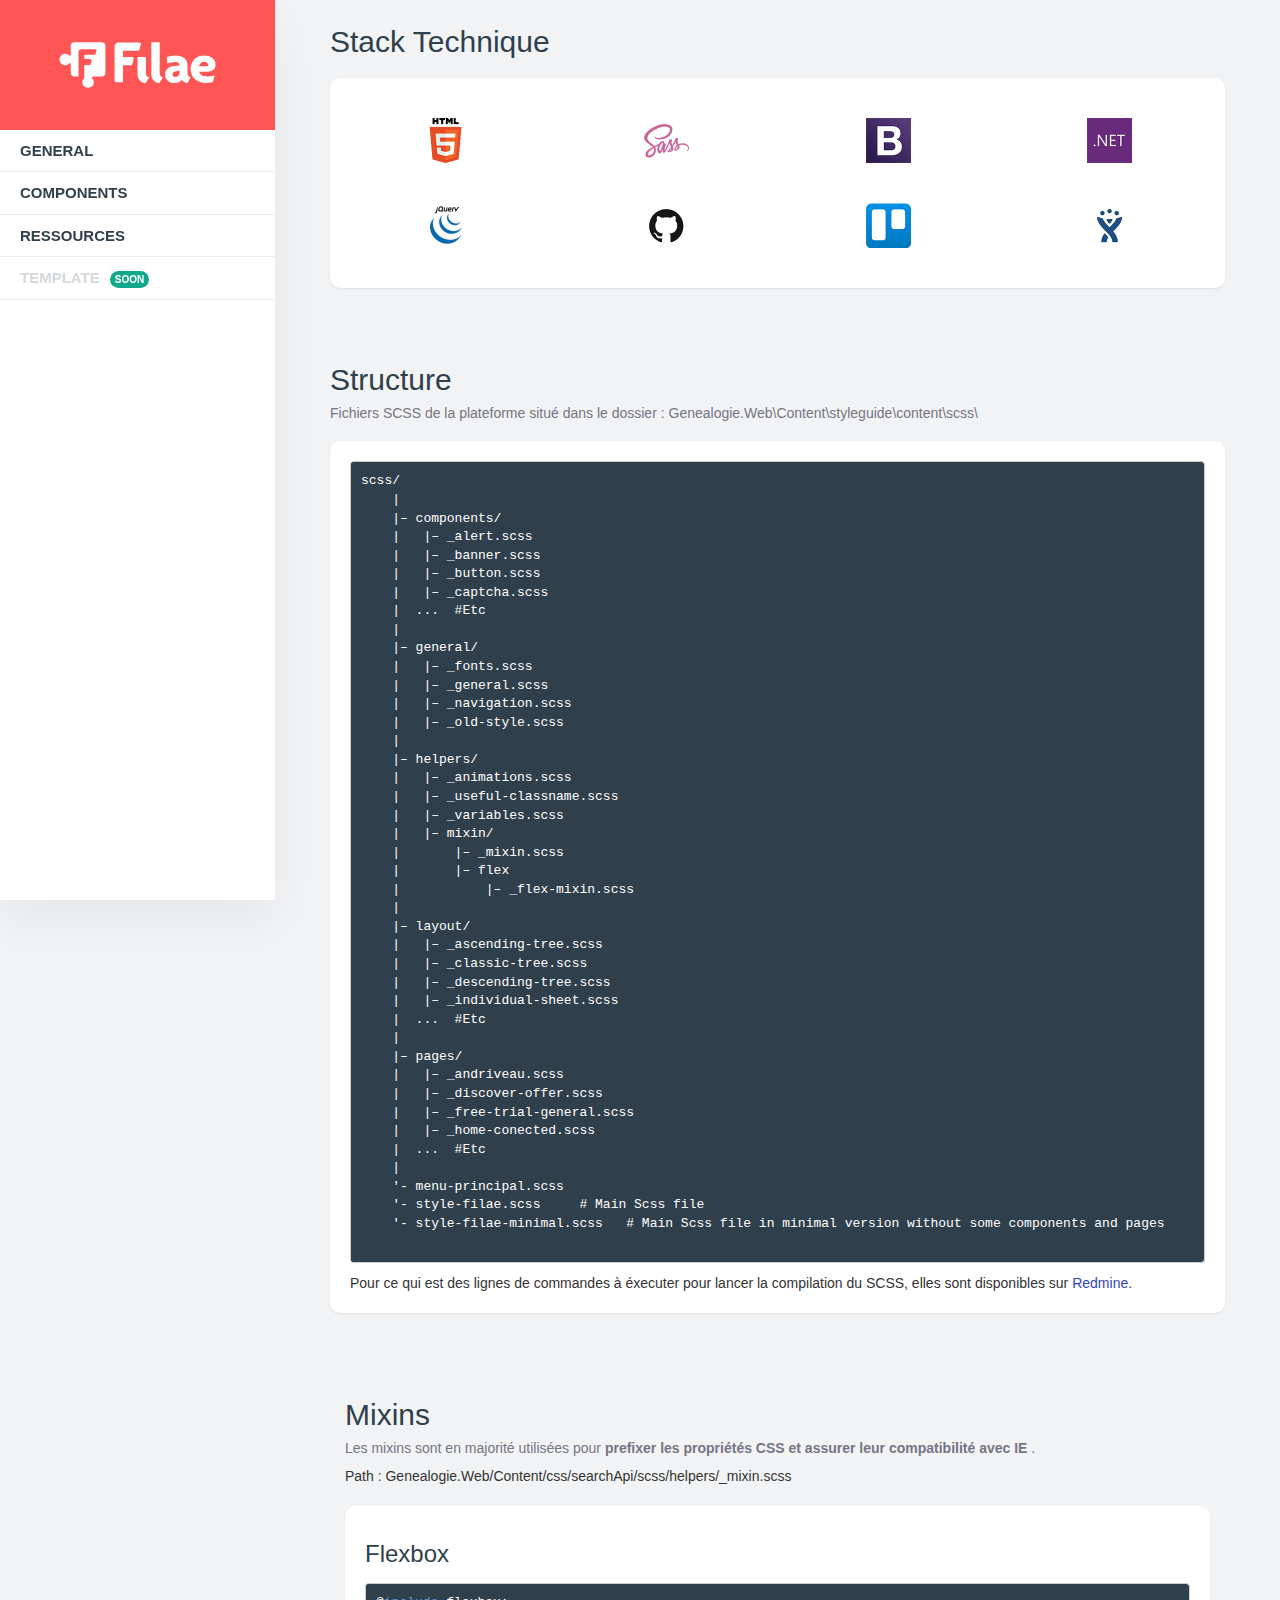
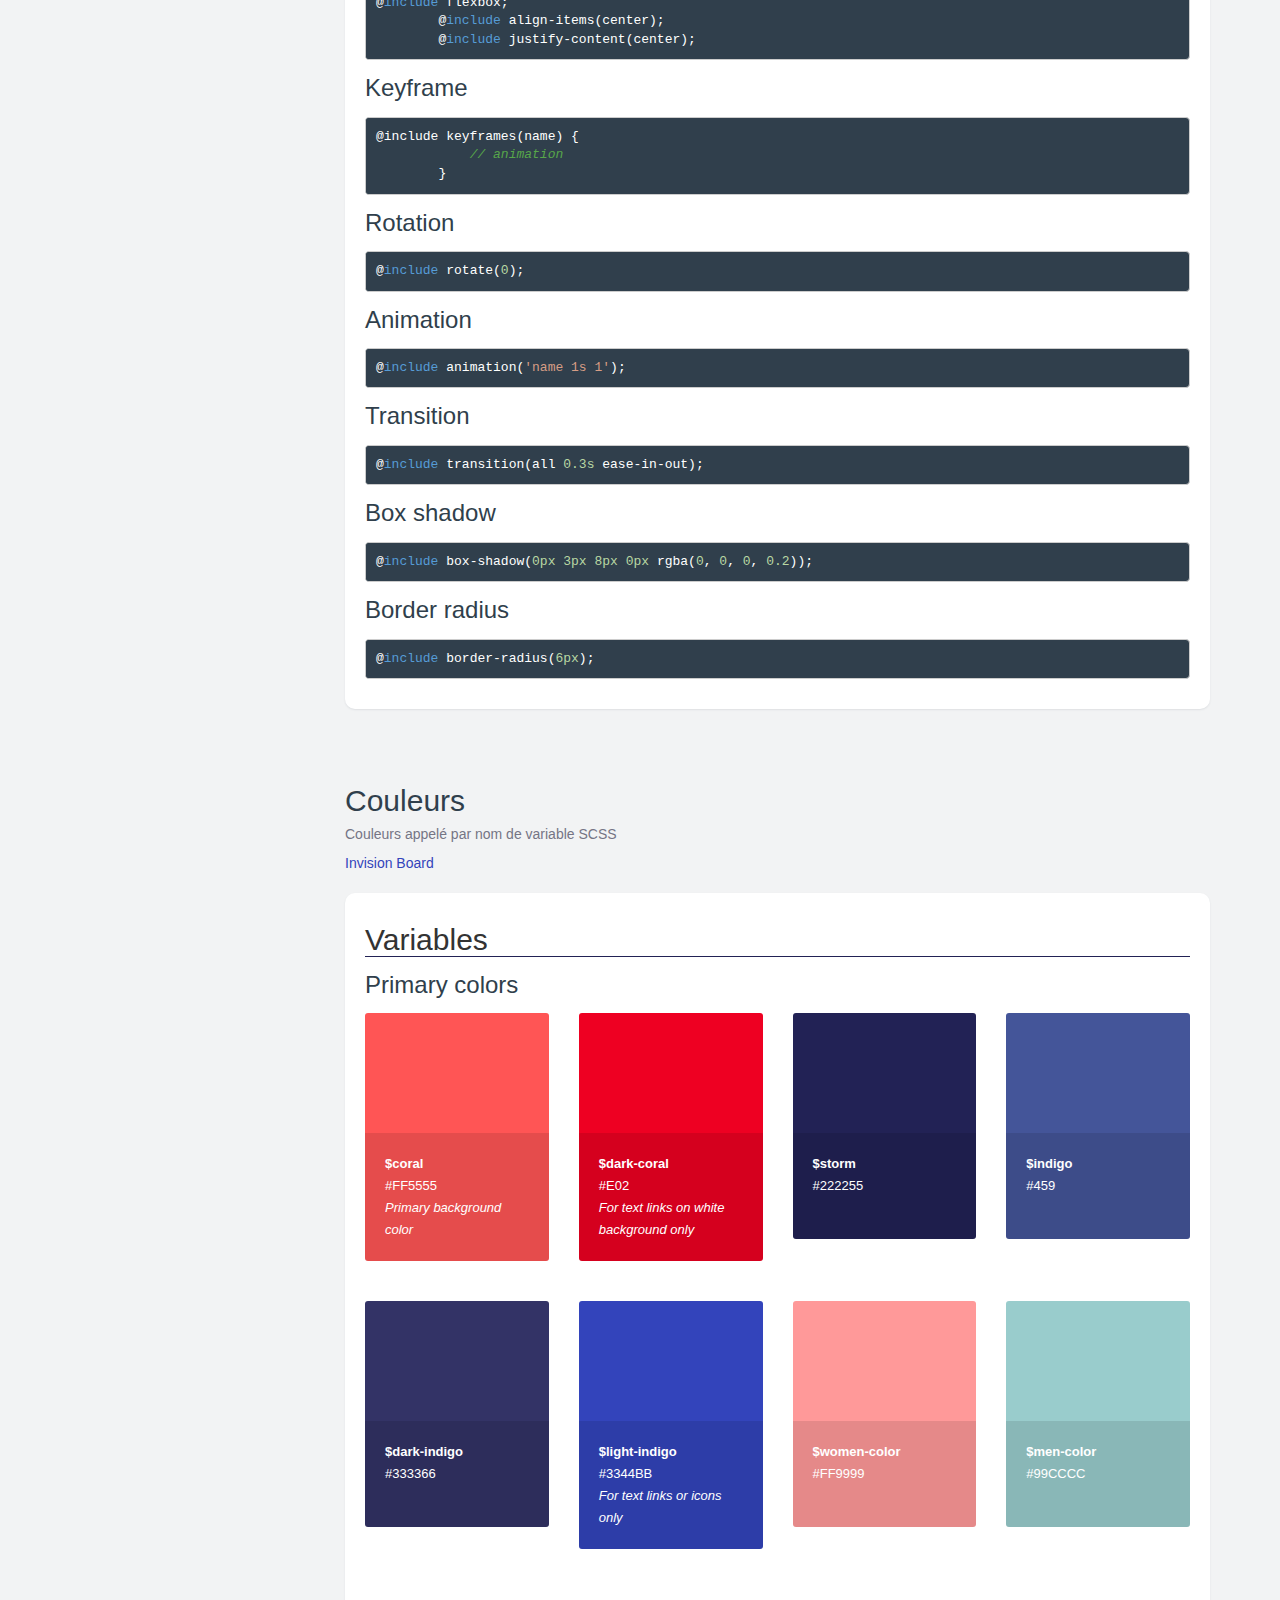
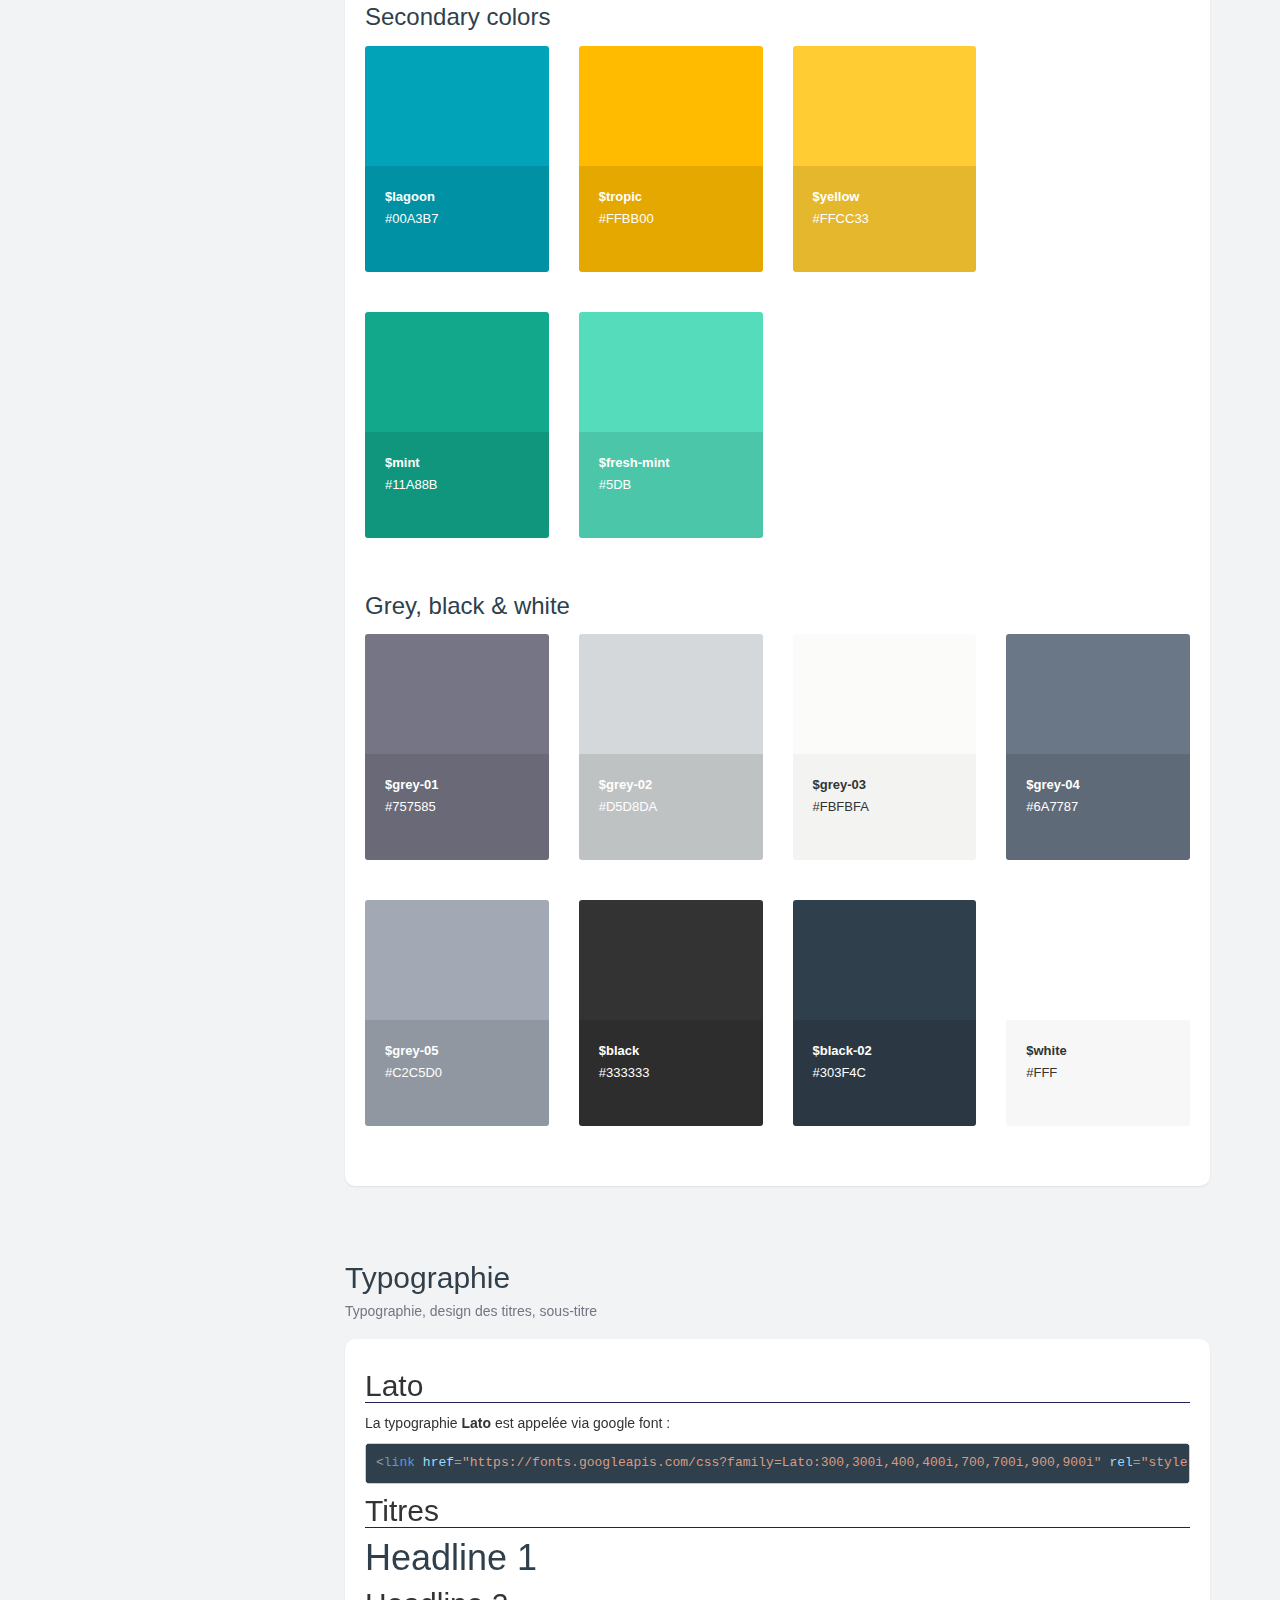
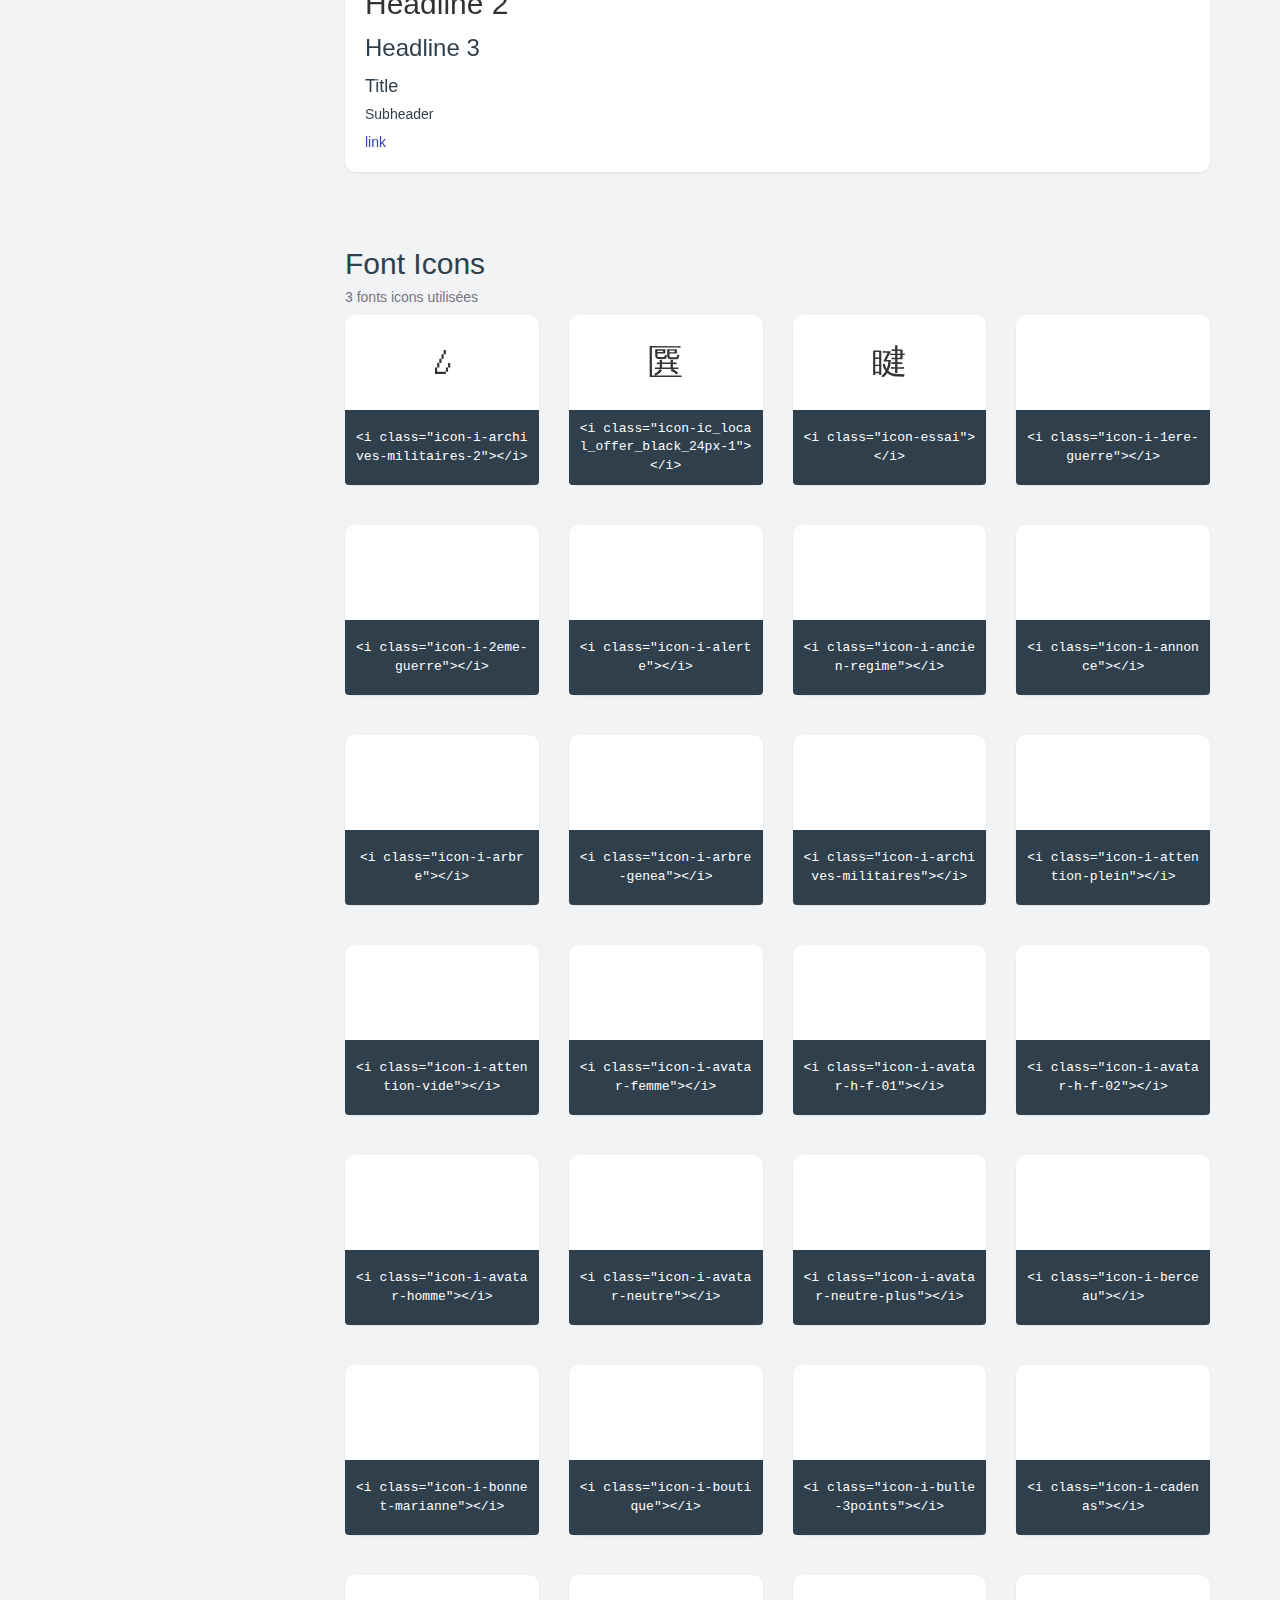
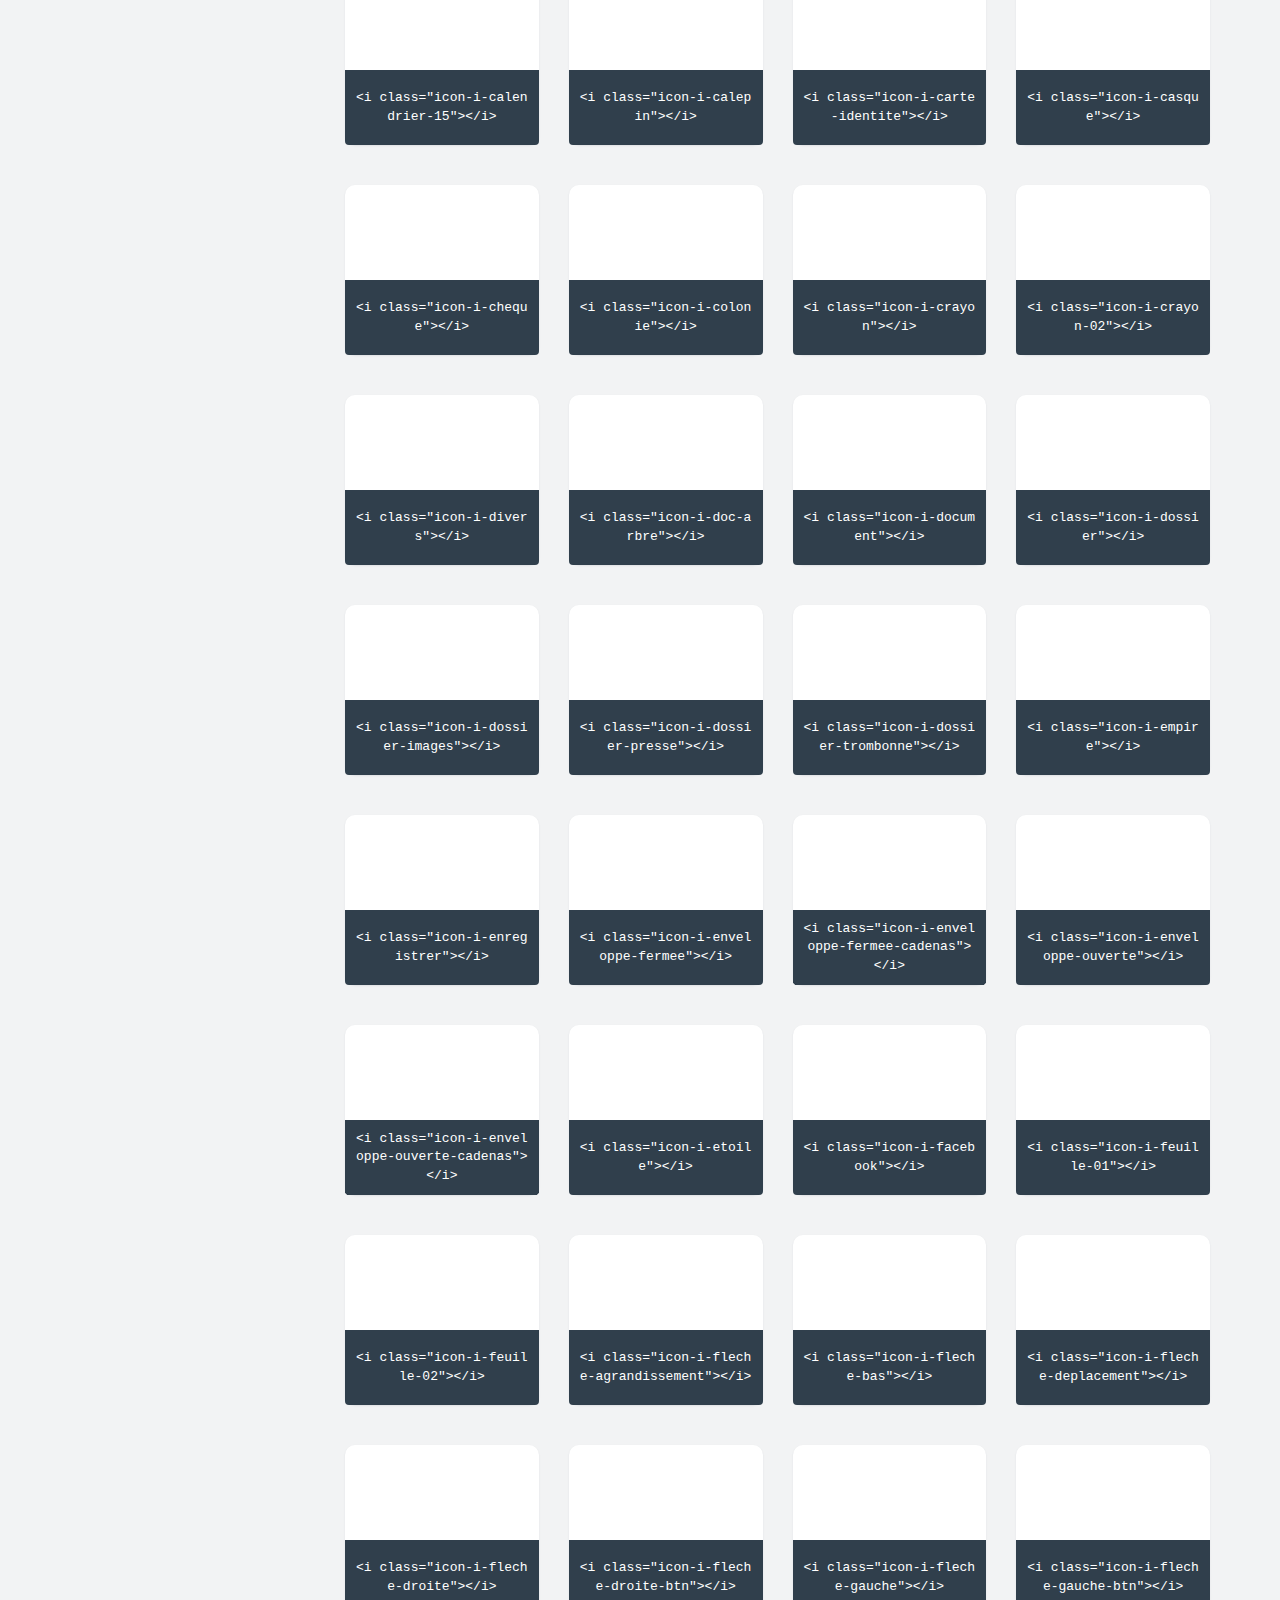
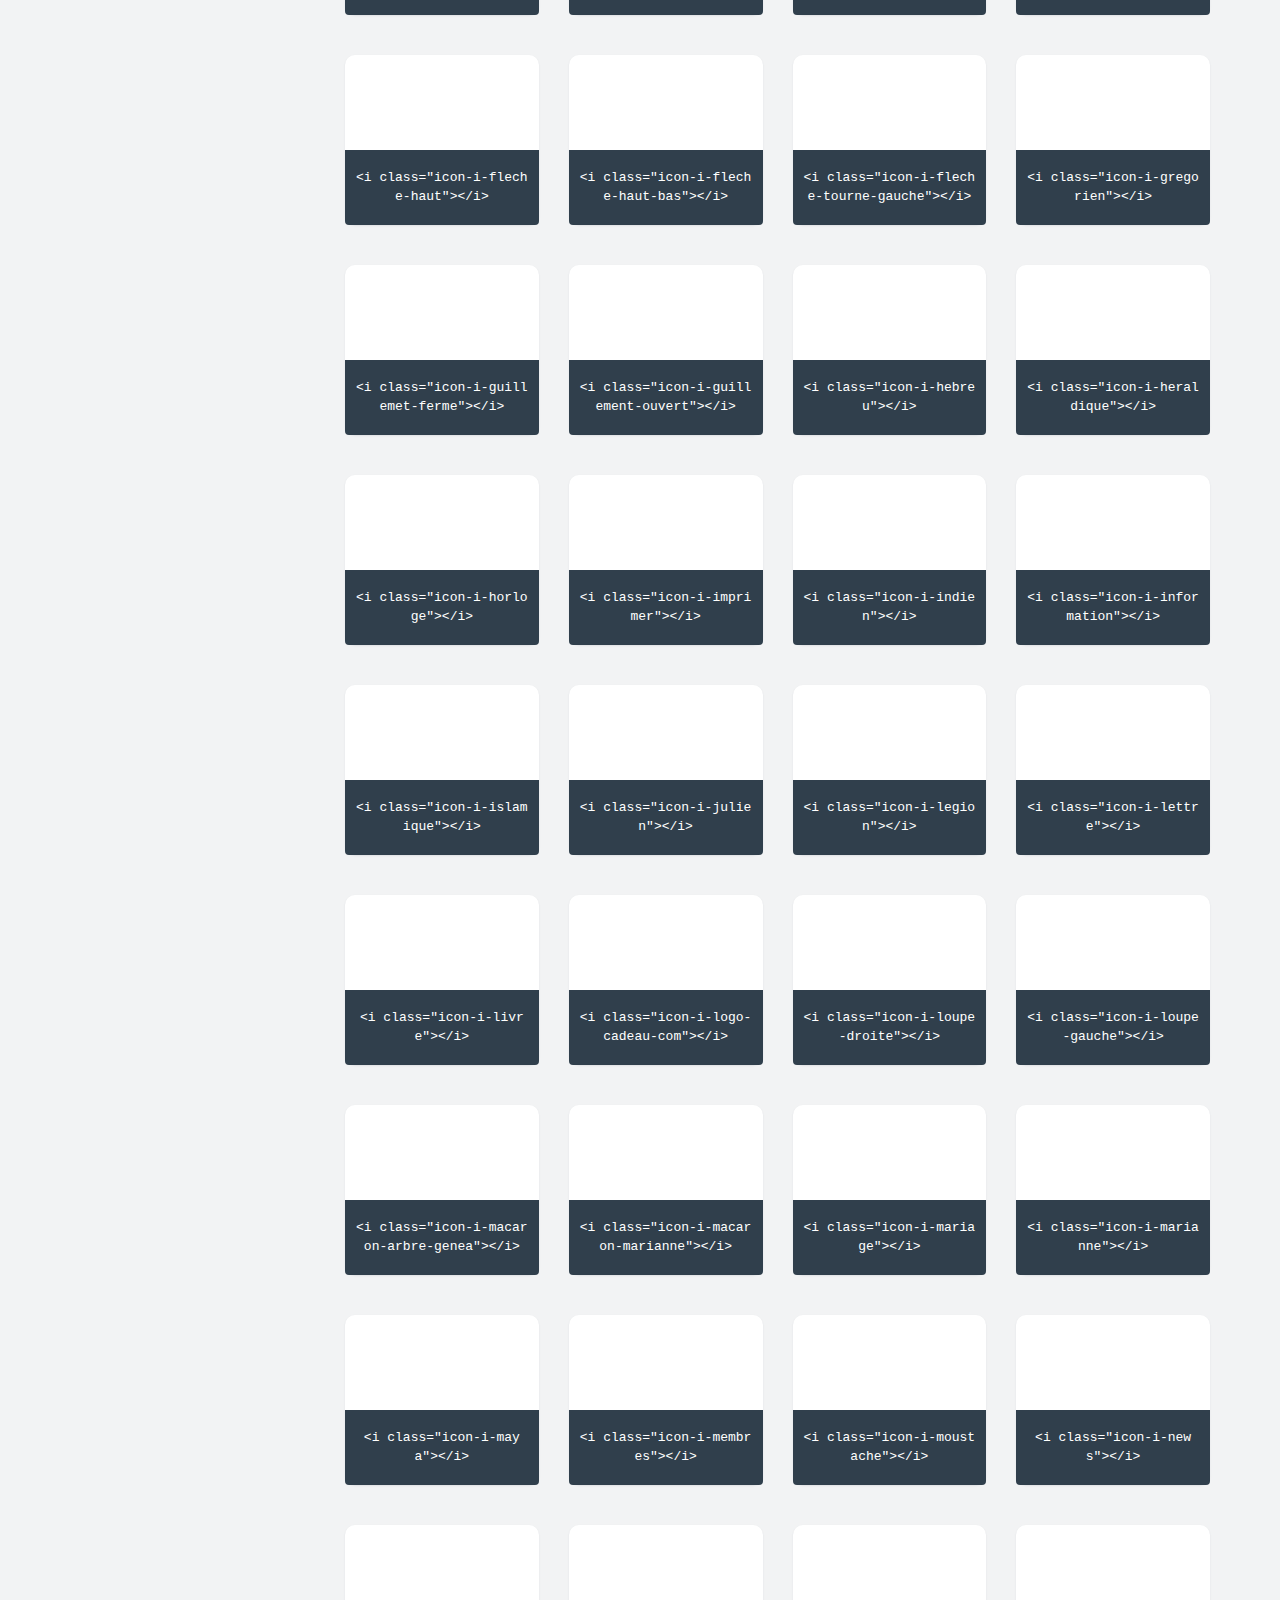
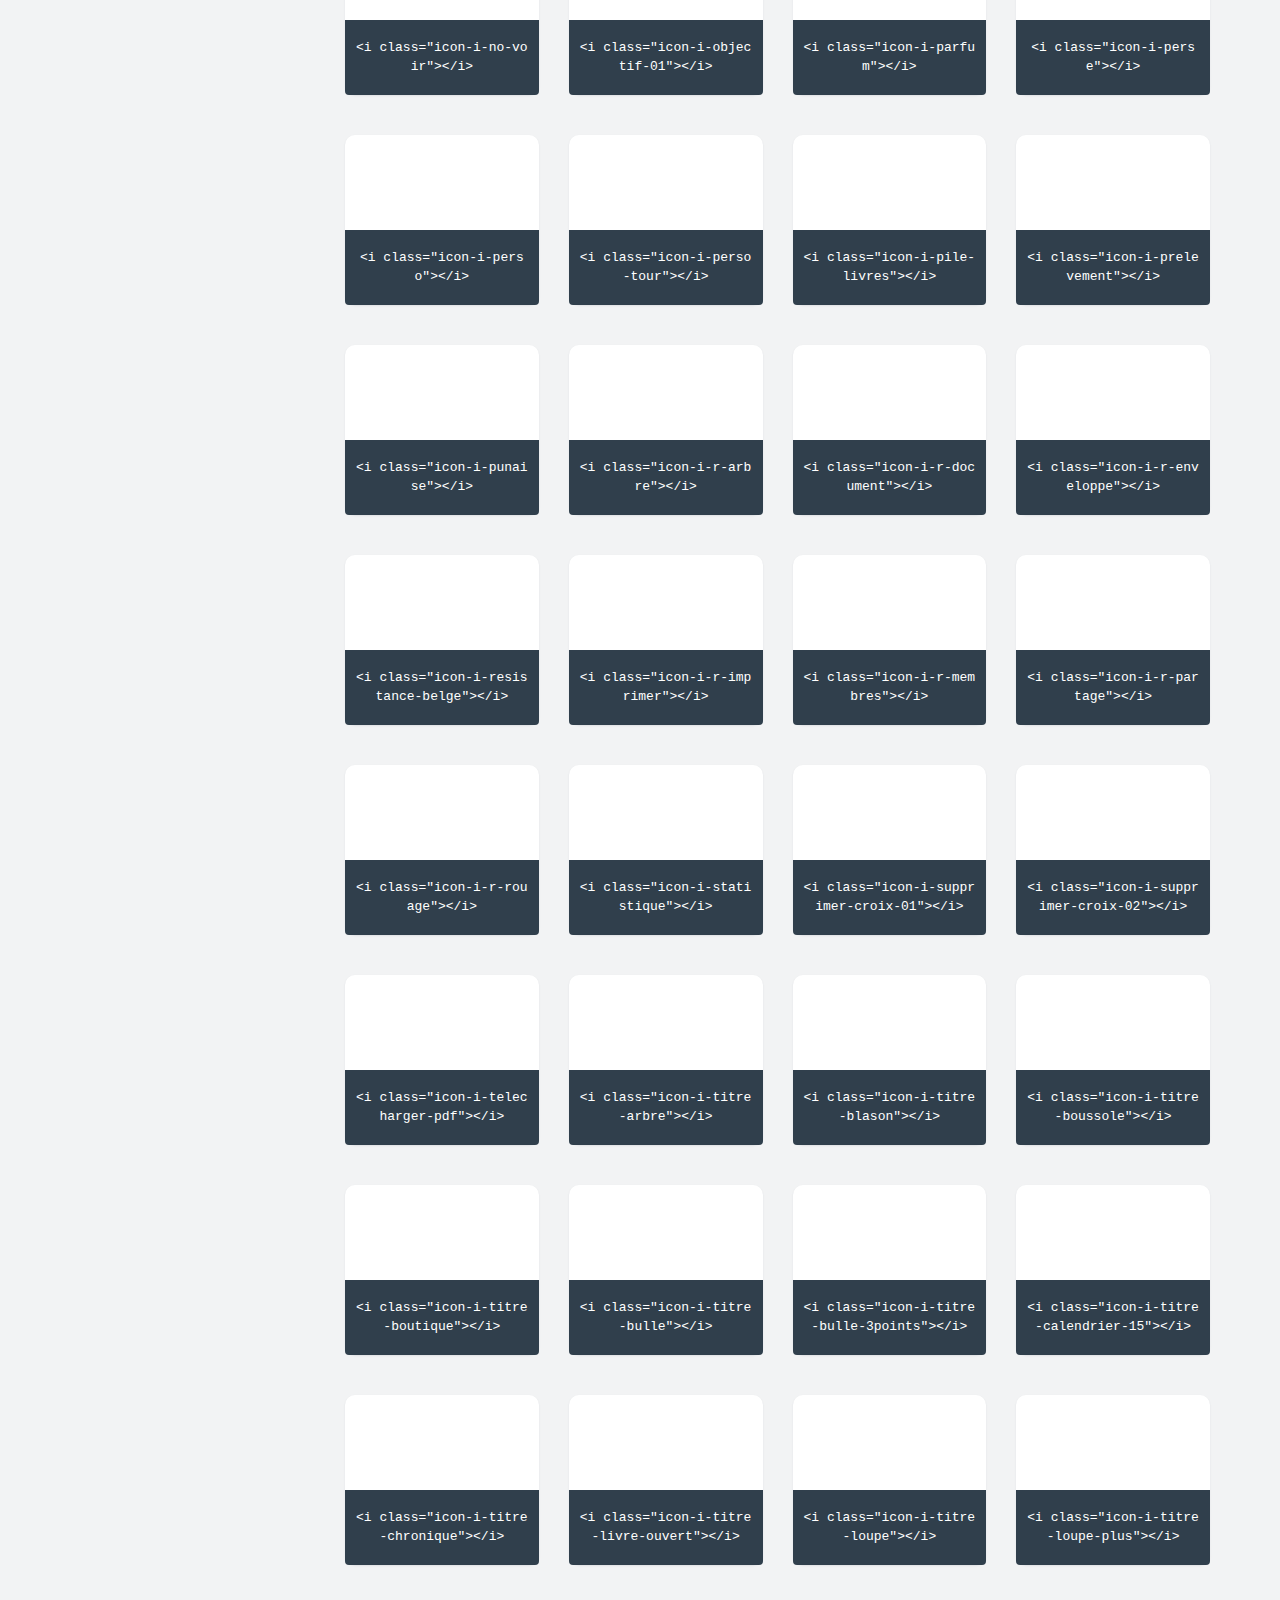
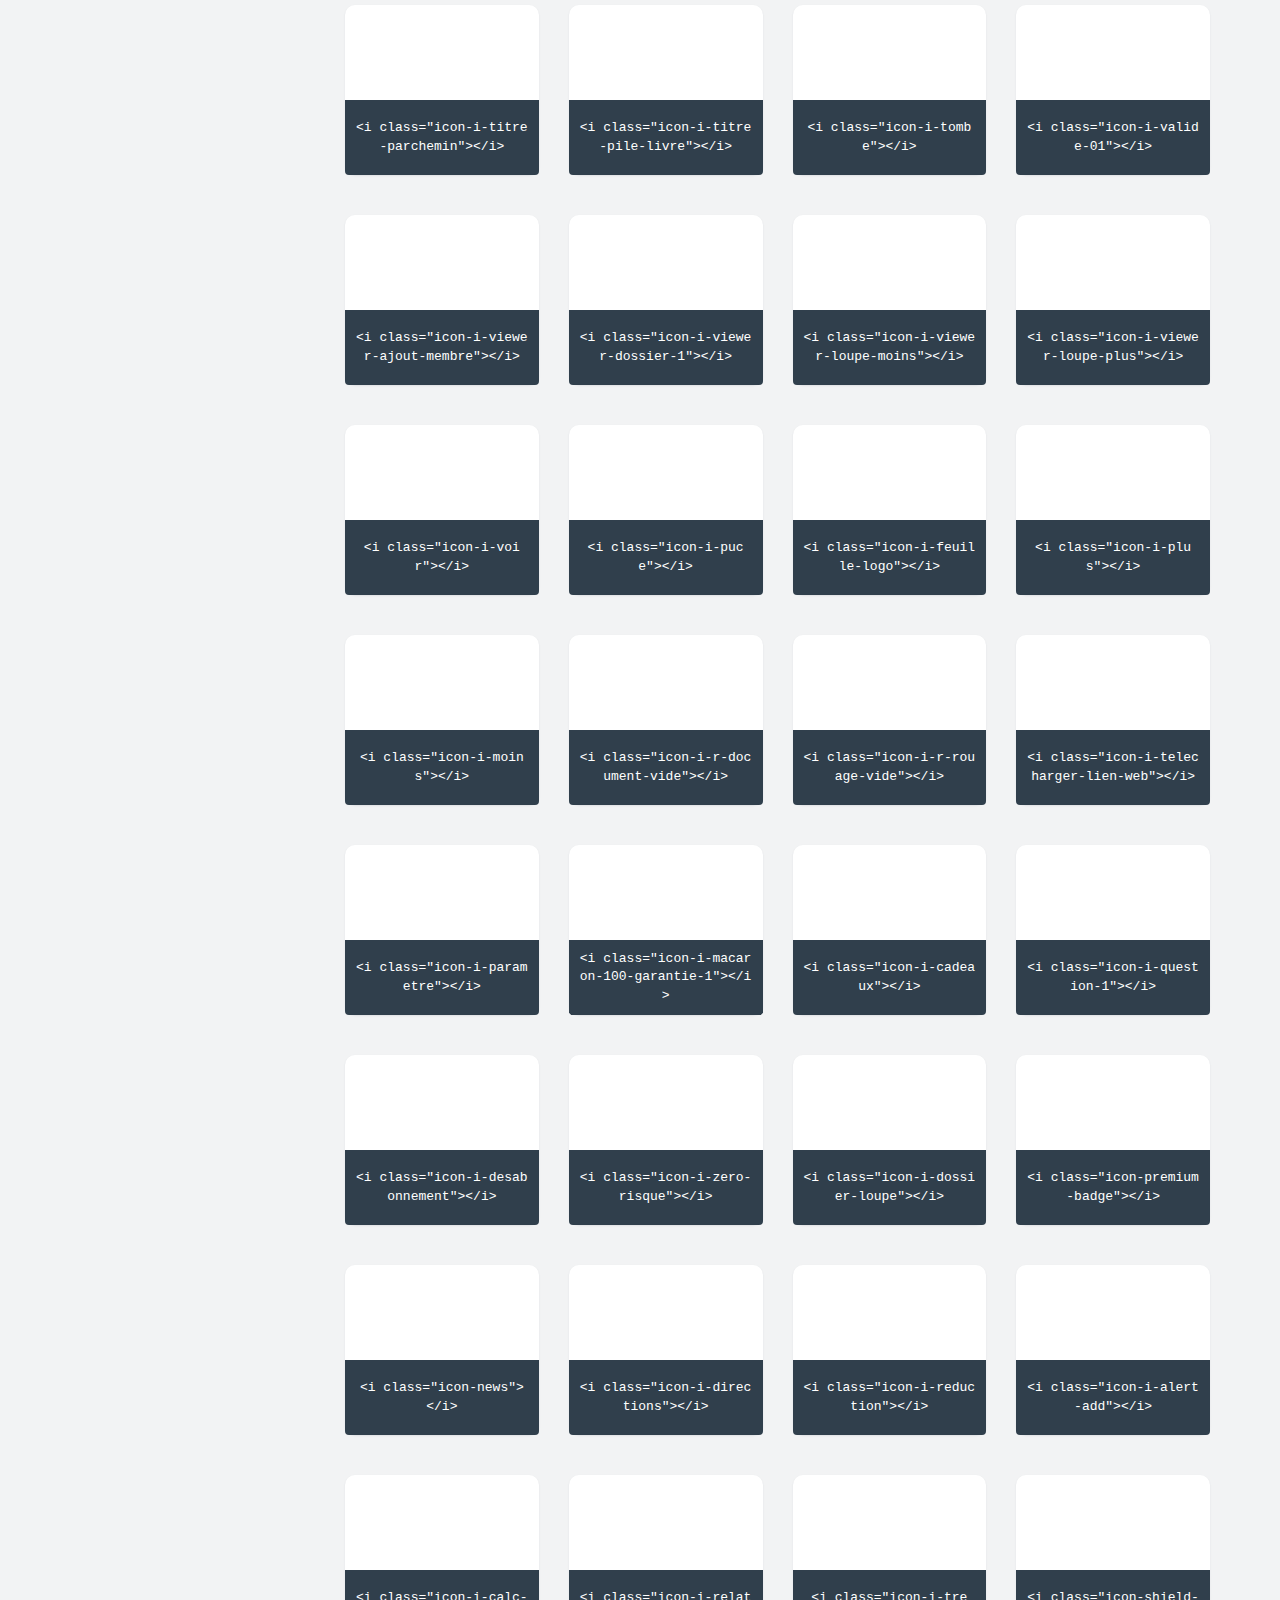
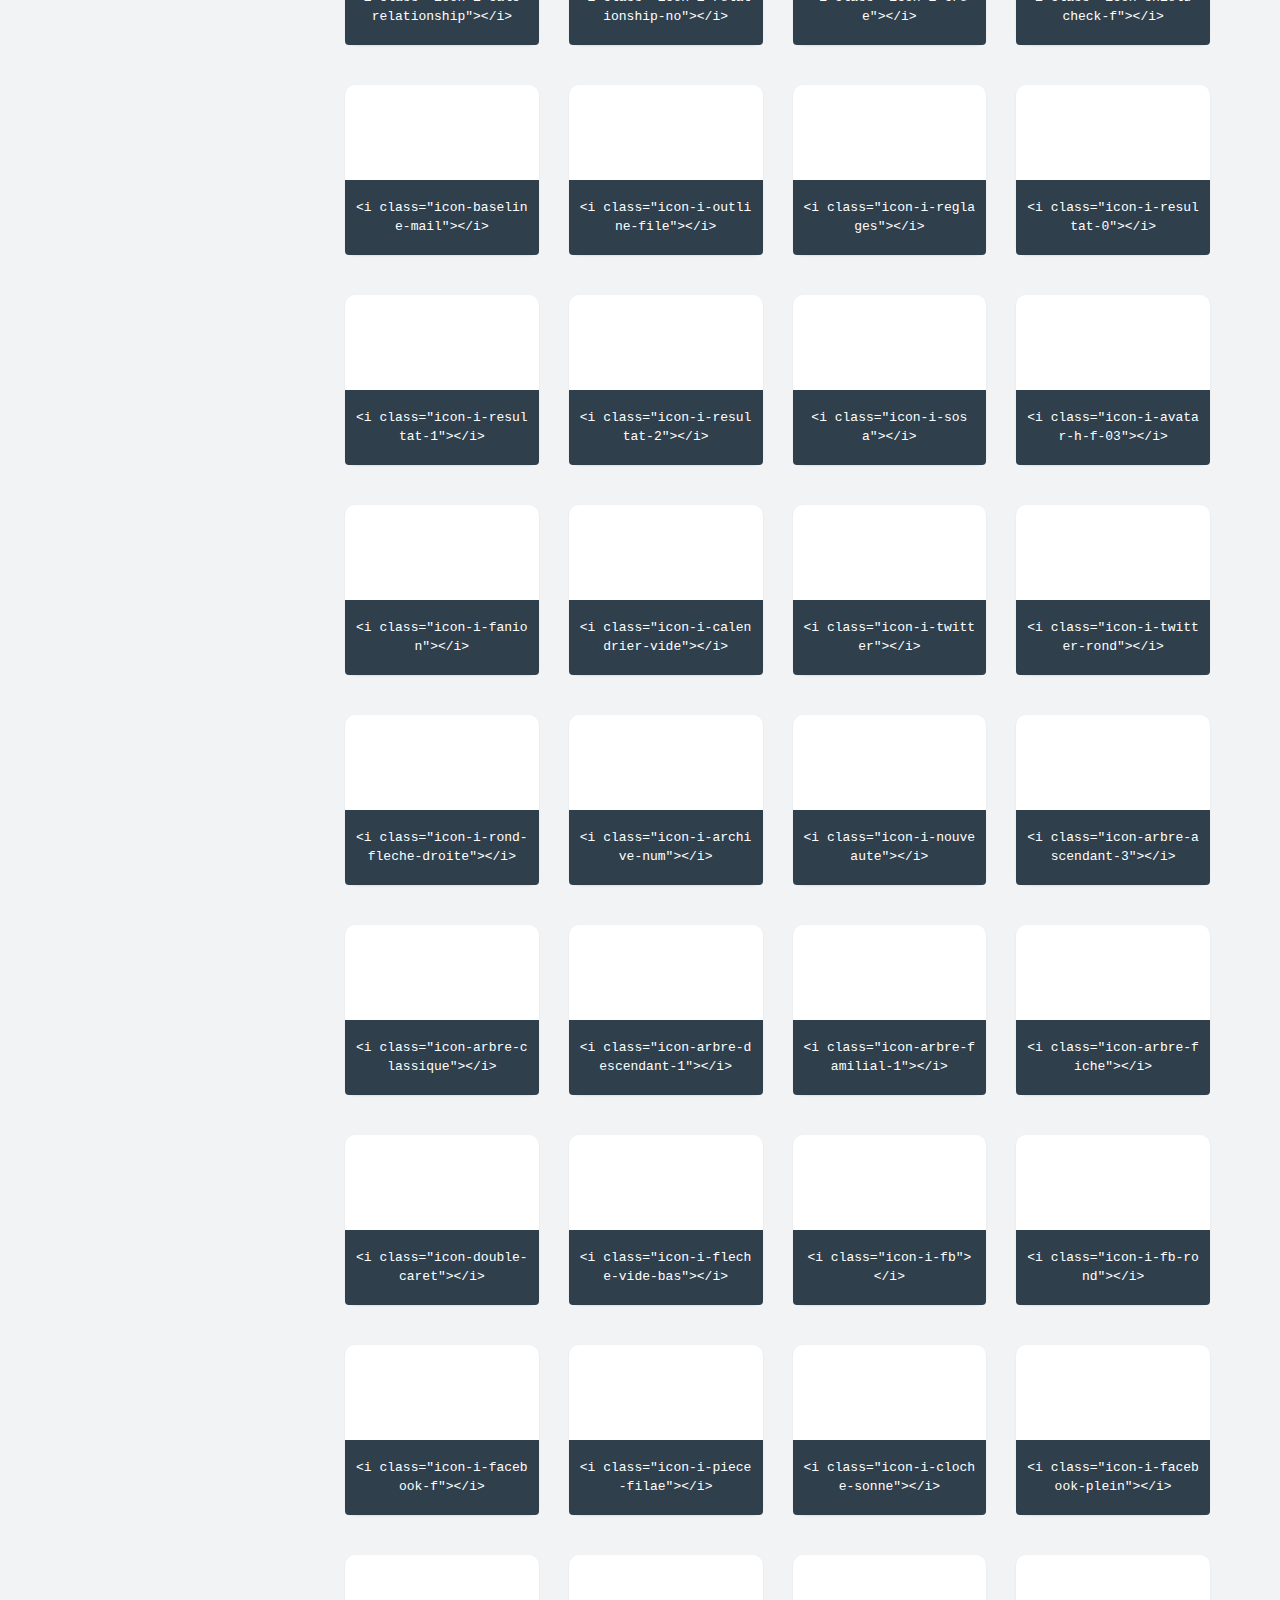
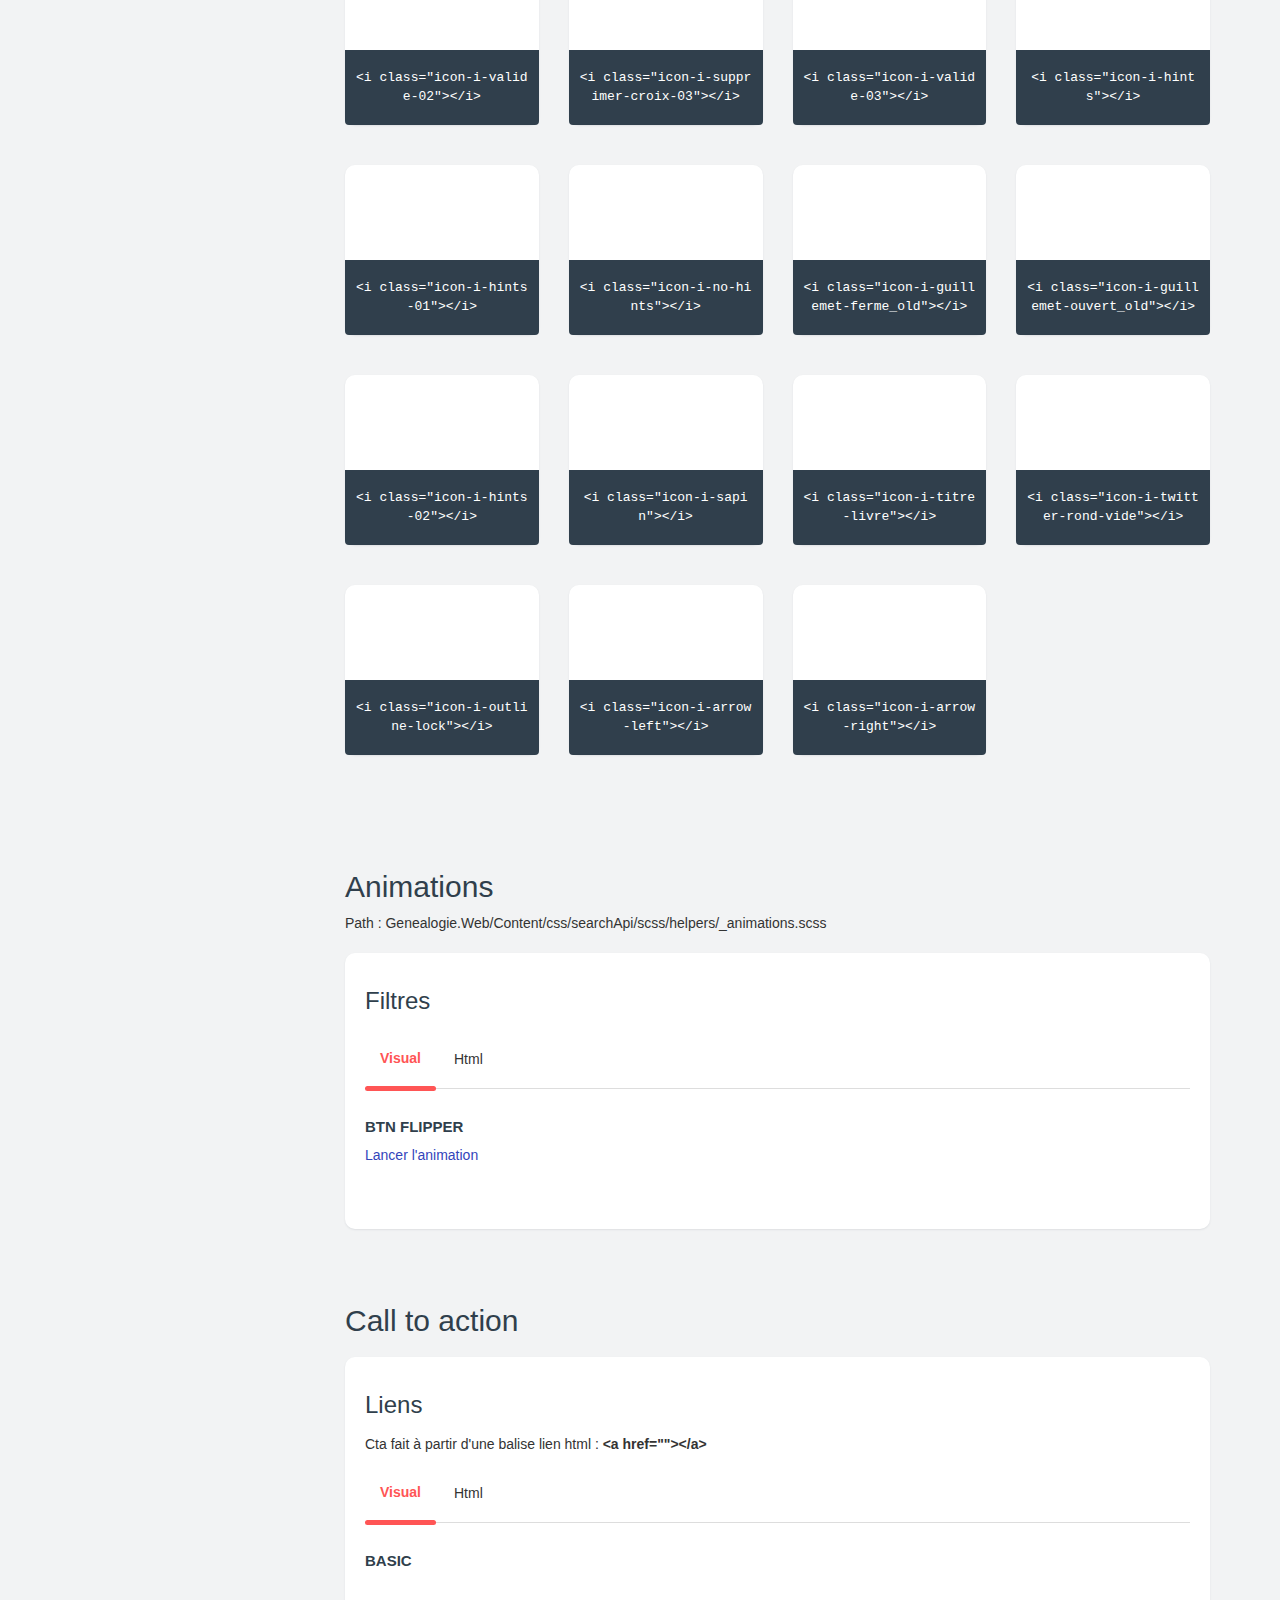
==== index.html @ 873d6921 "first commit" ====
<html lang="fr">

    <head>
      <meta charset="UTF-8">
      <meta name="viewport" content="width=device-width, initial-scale=1.0">
      <meta http-equiv="X-UA-Compatible" content="ie=edge">
      <title>Style guide</title>
    
      <!-- Vendor CSS -->
      <link rel="stylesheet" href="https://maxcdn.bootstrapcdn.com/bootstrap/3.3.7/css/bootstrap.min.css">
      <link rel="stylesheet" href="https://www.filae.com/v4/genealogie/content/css/bootstrap-select.min.css">
      <link rel="stylesheet" href="https://www.filae.com/v4/genealogie/content/css/bootstrap/bootstrap-switch.css">
      <link rel="stylesheet" href="https://www.filae.com/v4/genealogie/Content/css/owl.carousel.css">
      <link href="https://www.filae.com/v4/genealogie/Content/css/css/bootstrap/bootstrap-tagsinput.css" rel="stylesheet" />
      <link rel="stylesheet" href="content/scripts/highlightjs/styles/vs2015.css">
    
      <!-- Font -->
      <link href="https://fonts.googleapis.com/icon?family=Material+Icons" rel="stylesheet">
    
      <!-- CSS WEBAPP + CUSTOM FOR STYLEGUIDE -->
      <link href='content/stylesheets/css/pages/free-trial.css' rel='stylesheet' media='screen'>
      <link href='content/stylesheets/css/style-filae.css' rel='stylesheet' media='screen'>
      <link href="http://filae.com/v4/genealogie/Content/css/jquery.mCustomScrollbar.css">
    </head>
    
    <body id="styleguide">
        <div class="wrapper">
            <i class="material-icons menu-button" id="menu-button">menu</i>
            <!-- Sidebar  -->
            <nav id="navbar" class="sidebar sidebar__container" style="overflow: auto;">
                <div id="mCSB_1" class="mCustomScrollBox mCS-minimal mCSB_vertical mCSB_outside" style="max-height: 646px;"
                     tabindex="0">
                    <div id="mCSB_1_container" class="mCSB_container" style="position:relative; top:0; left:0;" dir="ltr">
                        <div class="sidebar__header">
                            <img src="content/img/logo-filae.svg" alt="logo filae">
                        </div>
    
                        <ul class="list-unstyled sidebar__item components">
                            <li class="active">
                                <p>
                                    <a class="sidebar__title" data-toggle="collapse" href="#collapseDesign" role="button" aria-expanded="false"
                                       aria-controls="collapseExample">
                                        GENERAL
                                    </a>
                                </p>
    
                                <div class="collapse" id="collapseDesign">
                                    <ul class="list-unstyled collapse show dropdown dropdown__container" id="homeSubmenu">
                                        <li>
                                            <a href="#stack" class="dropdown__link">Stack technique</a>
                                        </li>
                                        <li>
                                            <a href="#structure" class="dropdown__link">Structure SCSS</a>
                                        </li>
                                        <li class="dropdown__item">
                                            <a href="#mixins" class="dropdown__link">Mixins</a>
                                        </li>
                                        <li class="dropdown__item">
                                            <a href="#colors" class="dropdown__link">Couleurs</a>
                                        </li>
                                        <li class="dropdown__item">
                                            <a href="#typo" class="dropdown__link">Typographie</a>
                                        </li>
                                        
                                        <li class="dropdown__item">
                                            <a href="#font-icons" class="dropdown__link">Font Icons</a>
                                        </li>
                                        <li>
                                            <a href="#animations" class="dropdown__link">Animations</a>
                                        </li>
                                    </ul>
                                </div>
                            </li>
                        </ul>
    
                        <ul class="list-unstyled components sidebar__item">
                            <li class="active">
                                <p class="sidebar__title-container">
                                    <a class="sidebar__title" data-toggle="collapse" href="#collapseComponents" role="button" aria-expanded="false"
                                       aria-controls="collapseExample">
                                        COMPONENTS
                                    </a>
                                </p>
    
                                <div class="collapse" id="collapseComponents">
                                    <ul class="list-unstyled collapse show dropdown dropdown__container" id="homeSubmenu">
                                        <li class="dropdown__item">
                                            <a href="#cta" class="dropdown__link">Call to action</a>
                                        </li>
                                        <li>
                                            <a href="#inputs" class="dropdown__link">Input</a>
                                        </li>
                                        <li>
                                            <a href="#dropdown" class="dropdown__link">Dropdown</a>
                                        </li>
                                        <li>
                                            <a href="#checkbox" class="dropdown__link">Checkbox</a>
                                        </li>
                                        <li>
                                            <a href="#alerts" class="dropdown__link">Alert</a>
                                        </li>
    
                                        <li>
                                            <a href="#switch" class="dropdown__link">Switch</a>
                                        </li>
    
                                        <li>
                                            <a href="#collapse" class="dropdown__link">Collapse</a>
                                        </li>
    
                                        <li>
                                            <a href="#pagination" class="dropdown__link">Pagination</a>
                                        </li>
                                        <li>
                                            <a href="#modal" class="dropdown__link">Modal</a>
                                        </li>
    
                                        <li>
                                            <a href="#slider" class="dropdown__link">Slider</a>
                                        </li>
    
                                        <li>
                                            <a href="#progressbar" class="dropdown__link">Progress bar</a>
                                        </li>
    
                                        <li>
                                            <a href="#quote" class="dropdown__link">Quote</a>
                                        </li>
                                        <li>
                                            <a href="#message" class="dropdown__link">Messages</a>
                                        </li>
    
                                    </ul>
                                </div>
                            </li>
                        </ul>
    
                        <ul class="list-unstyled components sidebar__item">
                            <li class="active">
                                <p class="sidebar__title-container">
                                    <a class="sidebar__title" data-toggle="collapse" href="#collapseRessources" role="button"
                                       aria-expanded="false" aria-controls="collapseExample">RESSOURCES</a>
                                </p>
    
                                <div class="collapse" id="collapseRessources">
                                    <ul class="list-unstyled collapse show dropdown dropdown__container" id="homeSubmenu">
                                        <li class="dropdown__item">
                                            <a href="#url" class="dropdown__link">URL</a>
                                        </li>
                                    </ul>
                                </div>
                            </li>
                        </ul>
    
                        <ul class="list-unstyled components sidebar__item">
                            <li class="active">
                                <p>
                                    <a class="sidebar__title soon" data-toggle="collapse" href="#collapseTemplate" role="button"
                                       aria-expanded="false" aria-controls="collapseExample">TEMPLATE<span class="soon-tag">SOON</span></a>
                                </p>
    
                                <div class="collapse" id="collapseTemplate">
                                    <ul class="list-unstyled collapse show" id="homeSubmenu"></ul>
                                </div>
                            </li>
                        </ul>
            </nav>
    
            <div class="content">
                <div class="container-fluid">
                    <div class="row">
                        <section class="section section__container" id="stack">
                            <h2>Stack Technique</h2>
                            <section class="section__content">
                                <div class="row stack">
                                    <div class="col-xs-4 col-sm-3">
                                        <div class="row" data-toggle="tooltip" data-placement="bottom" title="HTML">
                                            <div class="stack__item"><img src="content/img/logo-stack-html.png" alt="logo html"></div>
                                        </div>
                                    </div>
                                    <div class="col-xs-4 col-sm-3">
                                        <div class="row" data-toggle="tooltip" data-placement="bottom" title="SCSS">
                                            <div class="stack__item"><img src="content/img/logo-stack-scss.png" alt="logo scss"></div>
                                        </div>
                                    </div>
                                    <div class="col-xs-4 col-sm-3">
                                        <div class="row" data-toggle="tooltip" data-placement="bottom" title="Bootstrap">
                                            <div class="stack__item"><img src="content/img/logo-stack-bootstrap.png" alt="logo bootstrap"></div>
                                        </div>
                                    </div>
                                    <div class="col-xs-4 col-sm-3">
                                        <div class="row" data-toggle="tooltip" data-placement="bottom" title="ASP.NET / RAZOR">
                                            <div class="stack__item"><img src="content/img/logo-stack-asp.png" alt="Logo asp.net"></div>
                                        </div>
                                    </div>
                                    <div class="col-xs-4 col-sm-3">
                                        <div class="row" data-toggle="tooltip" data-placement="bottom" title="jQuery">
                                            <div class="stack__item"><img src="content/img/logo-stack-jquery.png" alt="Logo jquery"></div>
                                        </div>
                                    </div>
                                    <div class="col-xs-4 col-sm-3">
                                        <div class="row" data-toggle="tooltip" data-placement="bottom" title="Github">
                                            <div class="stack__item"><img src="content/img/logo-stack-github.png" alt="Logo Github"></div>
                                        </div>
                                    </div>
                                    <div class="col-xs-4 col-sm-3">
                                        <div class="row" data-toggle="tooltip" data-placement="bottom" title="Trello">
                                            <div class="stack__item"><img src="content/img/logo-stack-trello.png" alt="Logo Trello"></div>
                                        </div>
                                    </div>
                        
                                    <div class="col-xs-4 col-sm-3">
                                        <div class="row" data-toggle="tooltip" data-placement="bottom" title="Jira">
                                            <div class="stack__item"><img src="content/img/logo-stack-jira.png" alt="Logo Jira"></div>
                                        </div>
                                    </div>
                                </div>
                            </section>
                        </section>
                        <div class="section section__container" id="structure">
                            <h2>Structure</h2>
                            <h5 class="subtitle">Fichiers SCSS de la plateforme situé dans le dossier : Genealogie.Web\Content\styleguide\content\scss\</h5>
                            <section class="section__content">
                                <pre><code>scss/
    |
    |– components/
    |   |– _alert.scss
    |   |– _banner.scss
    |   |– _button.scss
    |   |– _captcha.scss
    |  ...  #Etc
    |
    |– general/
    |   |– _fonts.scss
    |   |– _general.scss
    |   |– _navigation.scss
    |   |– _old-style.scss
    |
    |– helpers/
    |   |– _animations.scss
    |   |– _useful-classname.scss
    |   |– _variables.scss
    |   |– mixin/
    |       |– _mixin.scss
    |       |– flex
    |           |– _flex-mixin.scss
    |
    |– layout/
    |   |– _ascending-tree.scss
    |   |– _classic-tree.scss
    |   |– _descending-tree.scss
    |   |– _individual-sheet.scss
    |  ...  #Etc
    |
    |– pages/
    |   |– _andriveau.scss
    |   |– _discover-offer.scss
    |   |– _free-trial-general.scss
    |   |– _home-conected.scss
    |  ...  #Etc
    |
    '- menu-principal.scss
    '- style-filae.scss     # Main Scss file
    '- style-filae-minimal.scss   # Main Scss file in minimal version without some components and pages
    </code></pre>
                                Pour ce qui est des lignes de commandes à éxecuter pour lancer la compilation du SCSS, elles sont disponibles sur <a target="_blank" href="http://redmine.filae.com/projects/genealogie/wiki/Helper_int%C3%A9gration">Redmine</a>.
    
                            </div>
                            </section>
                        </div>
                        <section class="section section__container" id="mixins">
                                <h2>Mixins</h2>
                                <h5 class="subtitle">
                                    Les mixins sont en majorité utilisées pour <strong>
                                        prefixer les propriétés CSS et
                                        assurer leur compatibilité avec IE
                                    </strong>.
                                </h5>
                                <p>Path : Genealogie.Web/Content/css/searchApi/scss/helpers/_mixin.scss</p>
                                <section class="section__content">
                                    <h3>Flexbox</h3>
                                    <pre><code>@include flexbox;
        @include align-items(center);
        @include justify-content(center);</code></pre>
                                    <h3>Keyframe</h3>
                                    <pre><code>@include keyframes(name) {
            // animation
        }</code></pre>
                                    <h3>Rotation</h3>
                                    <pre><code>@include rotate(0);</code></pre>
                                    <h3>Animation</h3>
                                    <pre><code>@include animation('name 1s 1');</code></pre>
                                    <h3>Transition</h3>
                                    <pre><code>@include transition(all 0.3s ease-in-out);</code></pre>
                                    <h3>Box shadow</h3>
                                    <pre><code>@include box-shadow(0px 3px 8px 0px rgba(0, 0, 0, 0.2));</code></pre>
                                    <h3>Border radius</h3>
                                    <pre><code>@include border-radius(6px);</code></pre>
        
                            </section>
                        </section>
    
                        <section class="section section__container" id="colors">
                            <h2>Couleurs</h2>
                            <h5 class="subtitle">Couleurs appelé par nom de variable SCSS</h5>
                            <a href="https://projects.invisionapp.com/d/main#/projects/boards/4662047" target="_blank">Invision Board</a>
                            <section class="section__content">
                                <section class="title">
                                    <h2 class="title-minisection">Variables</h2>
                                    <h3>Primary colors</h3>
                                    <div class="row">
                                        <div class="col-xs-12 col-sm-6 col-md-6 col-lg-3">
                                            <div onclick="CopyBg(this)" class="color-block coral">
                                                <div class="overlay">
                                                    <a class="text btn btn-default-bkgd">Click to copy</a>
                                                </div>
                                                <div class="color-info">
                                                    <strong>$coral</strong>
                                                    <span>#FF5555</span>
                                                    <em>Primary background color</em>
                                                </div>
                                            </div>
                                        </div>
    
                                        <div class="col-xs-12 col-sm-6 col-md-6 col-lg-3">
                                            <div onclick="CopyBg(this)" class="color-block dark-coral">
                                                <div class="overlay">
                                                    <a class="text btn btn-default-bkgd">Click to copy</a>
                                                </div>
                                                <div class="color-info">
                                                    <strong>$dark-coral</strong>
                                                    <span>#E02</span>
                                                    <em> For text links on white background only</em>
                                                </div>
                                            </div>
                                        </div>
    
                                        <div class="col-xs-12 col-sm-6 col-md-6 col-lg-3">
                                            <div onclick="CopyBg(this)" class="color-block storm">
                                                <div class="overlay">
                                                    <a class="text btn btn-default-bkgd">Click to copy</a>
                                                </div>
                                                <div class="color-info">
                                                    <strong>$storm</strong>
                                                    <span>#222255</span>
                                                    <em>&nbsp;</em>
                                                </div>
                                            </div>
                                        </div>
    
                                        <div class="col-xs-12 col-sm-6 col-md-6 col-lg-3">
                                            <div onclick="CopyBg(this)" class="color-block indigo">
                                                <div class="overlay">
                                                    <a class="text btn btn-default-bkgd">Click to copy</a>
                                                </div>
                                                <div class="color-info">
                                                    <strong>$indigo</strong>
                                                    <span>#459</span>
                                                    <em>&nbsp;</em>
                                                </div>
                                            </div>
                                        </div>
                                    </div>
    
                                    <div class="row">
                                        <div class="col-xs-12 col-sm-6 col-md-6 col-lg-3">
                                            <div onclick="CopyBg(this)" class="color-block dark-indigo">
                                                <div class="overlay">
                                                    <a class="text btn btn-default-bkgd">Click to copy</a>
                                                </div>
                                                <div class="color-info">
                                                    <strong>$dark-indigo</strong>
                                                    <span>#333366</span>
                                                    <em>&nbsp;</em>
                                                </div>
                                            </div>
                                        </div>
                                        <div class="col-xs-12 col-sm-6 col-md-6 col-lg-3">
                                            <div onclick="CopyBg(this)" class="color-block light-indigo">
                                                <div class="overlay">
                                                    <a class="text btn btn-default-bkgd">Click to copy</a>
                                                </div>
                                                <div class="color-info">
                                                    <strong>$light-indigo</strong>
                                                    <span>#3344bb</span>
                                                    <em>For text links or icons only</em>
                                                </div>
                                            </div>
                                        </div>
                                        <div class="col-xs-12 col-sm-6 col-md-6 col-lg-3">
                                            <div onclick="CopyBg(this)" class="color-block woman">
                                                <div class="overlay">
                                                    <a class="text btn btn-default-bkgd">Click to copy</a>
                                                </div>
                                                <div class="color-info">
                                                    <strong>$women-color</strong>
                                                    <span>#ff9999</span>
                                                    <em>&nbsp;</em>
                                                </div>
                                            </div>
                                        </div>
    
                                        <div class="col-xs-12 col-sm-6 col-md-6 col-lg-3">
                                            <div onclick="CopyBg(this)" class="color-block man">
                                                <div class="overlay">
                                                    <a class="text btn btn-default-bkgd">Click to copy</a>
                                                </div>
                                                <div class="color-info">
                                                    <strong>$men-color</strong>
                                                    <span>#99cccc</span>
                                                    <em>&nbsp;</em>
                                                </div>
                                            </div>
                                        </div>
                                    </div>
    
                                    <h3>Secondary colors</h3>
                                    <div class="row">
                                        <div class="col-xs-12 col-sm-6 col-md-6 col-lg-3">
                                            <div onclick="CopyBg(this)" class="color-block lagoon">
                                                <div class="overlay">
                                                    <a class="text btn btn-default-bkgd">Click to copy</a>
                                                </div>
                                                <div class="color-info">
                                                    <strong>$lagoon</strong>
                                                    <span>#00A3B7</span>
                                                    <em>&nbsp;</em>
                                                </div>
                                            </div>
                                        </div>
    
                                        <div class="col-xs-12 col-sm-6 col-md-6 col-lg-3">
                                            <div onclick="CopyBg(this)" class="color-block tropic">
                                                <div class="overlay">
                                                    <a class="text btn btn-default-bkgd">Click to copy</a>
                                                </div>
                                                <div class="color-info">
                                                    <strong>$tropic</strong>
                                                    <span>#FFBB00</span>
                                                    <em>&nbsp;</em>
                                                </div>
                                            </div>
                                        </div>
                                        <div class="col-xs-12 col-sm-6 col-md-6 col-lg-3">
                                            <div onclick="CopyBg(this)" class="color-block yellow">
                                                <div class="overlay">
                                                    <a class="text btn btn-default-bkgd">Click to copy</a>
                                                </div>
                                                <div class="color-info">
                                                    <strong>$yellow</strong>
                                                    <span>#FFCC33</span>
                                                    <em>&nbsp;</em>
                                                </div>
                                            </div>
                                        </div>
                                    </div>
                                    <div class="row">
                                        <div class="col-xs-12 col-sm-6 col-md-6 col-lg-3">
                                            <div onclick="CopyBg(this)" class="color-block mint">
                                                <div class="overlay">
                                                    <a class="text btn btn-default-bkgd">Click to copy</a>
                                                </div>
                                                <div class="color-info">
                                                    <strong>$mint</strong>
                                                    <span>#11A88B</span>
                                                    <em>&nbsp;</em>
                                                </div>
                                            </div>
                                        </div>
    
                                        <div class="col-xs-12 col-sm-6 col-md-6 col-lg-3">
                                            <div onclick="CopyBg(this)" class="color-block fresh-mint">
                                                <div class="overlay">
                                                    <a class="text btn btn-default-bkgd">Click to copy</a>
                                                </div>
                                                <div class="color-info">
                                                    <strong>$fresh-mint</strong>
                                                    <span>#5DB</span>
                                                    <em>&nbsp;</em>
                                                </div>
                                            </div>
                                        </div>
                                    </div>
                                    <h3>Grey, black & white</h3>
                                    <div class="row">
                                        <div class="col-xs-12 col-sm-6 col-md-6 col-lg-3">
                                            <div onclick="CopyBg(this)" class="color-block grey-01">
                                                <div class="overlay">
                                                    <a class="text btn btn-default-bkgd">Click to copy</a>
                                                </div>
                                                <div class="color-info">
                                                    <strong>$grey-01</strong>
                                                    <span>#757585</span>
                                                    <em>&nbsp;</em>
                                                </div>
                                            </div>
                                        </div>
    
                                        <div class="col-xs-12 col-sm-6 col-md-6 col-lg-3">
                                            <div onclick="CopyBg(this)" class="color-block grey-02">
                                                <div class="overlay">
                                                    <a class="text btn btn-default-bkgd">Click to copy</a>
                                                </div>
                                                <div class="color-info">
                                                    <strong>$grey-02</strong>
                                                    <span>#D5D8DA</span>
                                                    <em>&nbsp;</em>
                                                </div>
                                            </div>
                                        </div>
    
                                        <div class="col-xs-12 col-sm-6 col-md-6 col-lg-3">
                                            <div onclick="CopyBg(this)" class="color-block grey-03">
                                                <div class="overlay">
                                                    <a class="text btn btn-default-bkgd">Click to copy</a>
                                                </div>
                                                <div class="color-info color-info--black">
                                                    <strong>$grey-03</strong>
                                                    <span>#FBFBFA</span>
                                                    <em>&nbsp;</em>
                                                </div>
                                            </div>
                                        </div>
                                        <div class="col-xs-12 col-sm-6 col-md-6 col-lg-3">
                                            <div onclick="CopyBg(this)" class="color-block grey-04">
                                                <div class="overlay">
                                                    <a class="text btn btn-default-bkgd">Click to copy</a>
                                                </div>
                                                <div class="color-info">
                                                    <strong>$grey-04</strong>
                                                    <span>#6a7787</span>
                                                    <em>&nbsp;</em>
                                                </div>
                                            </div>
                                        </div>
                                        <div class="col-xs-12 col-sm-6 col-md-6 col-lg-3">
                                            <div onclick="CopyBg(this)" class="color-block grey-05">
                                                <div class="overlay">
                                                    <a class="text btn btn-default-bkgd">Click to copy</a>
                                                </div>
                                                <div class="color-info">
                                                    <strong>$grey-05</strong>
                                                    <span>#C2C5D0</span>
                                                    <em>&nbsp;</em>
                                                </div>
                                            </div>
                                        </div>
                                        <div class="col-xs-12 col-sm-6 col-md-6 col-lg-3">
                                            <div onclick="CopyBg(this)" class="color-block black">
                                                <div class="overlay">
                                                    <a class="text btn btn-default-bkgd">Click to copy</a>
                                                </div>
                                                <div class="color-info">
                                                    <strong>$black</strong>
                                                    <span>#333333</span>
                                                    <em>&nbsp;</em>
                                                </div>
                                            </div>
                                        </div>
                                        <div class="col-xs-12 col-sm-6 col-md-6 col-lg-3">
                                            <div onclick="CopyBg(this)" class="color-block black-02">
                                                <div class="overlay">
                                                    <a class="text btn btn-default-bkgd">Click to copy</a>
                                                </div>
                                                <div class="color-info">
                                                    <strong>$black-02</strong>
                                                    <span>#303f4c</span>
                                                    <em>&nbsp;</em>
                                                </div>
                                            </div>
                                        </div>
                                        <div class="col-xs-12 col-sm-6 col-md-6 col-lg-3">
                                            <div onclick="CopyBg(this)" class="color-block white">
                                                <div class="overlay">
                                                    <a class="text btn btn-default-bkgd">Click to copy</a>
                                                </div>
                                                <div class="color-info color-info--black">
                                                    <strong>$white</strong>
                                                    <span>#FFF</span>
                                                    <em>&nbsp;</em>
                                                </div>
                                            </div>
                                        </div>
                                    </div>
                                </section>
                            </section>
                        </section>
                        <section class="section section__container" id="typo">
                            <h2>Typographie</h2>
                            <h5 class="subtitle">Typographie, design des titres, sous-titre</h5>
                            <section class="section__content">
                                <section class="title">
                                    <h2 class="title-minisection">Lato</h2>
                                    <p>La typographie <strong>Lato</strong> est appelée via google font :</p>
                                    <pre><code class="html">&lt;link href=&quot;https://fonts.googleapis.com/css?family=Lato:300,300i,400,400i,700,700i,900,900i&quot; rel=&quot;stylesheet&quot;&gt;</code></pre>
                                </section>
    
                                <section class="title">
                                    <h2 class="title-minisection">Titres</h2>
                                    <h1>Headline 1</h1>
                                    <h2>Headline 2</h2>
                                    <h3>Headline 3</h3>
                                    <h4>Title</h4>
                                    <h5>Subheader</h5>
                                    <a href="#">link</a>
                                </section>
                            </section>
                        </section>
    
                        <section class="section section__container" id="font-icons">
                            <h2>Font Icons</h2>
                            <h5 class="subtitle">3 fonts icons utilisées</h5>
                            <div class="font__container">
                                <div class="clearfix row">
                                    <div class="col-sm-12 col-md-6 col-lg-3">
                                        <div class="icon-card" onclick="CopyIcon(this)" data-toggle="tooltip" data-placement="bottom" title="" data-original-title="Click to copy the html">
                                            <i class="icon-i-archives-militaires-2"></i>
                                            <div class="icon-card__footer">
                                                <pre><code class="nohighlight">&lt;i class="icon-i-archives-militaires-2"&gt;&lt;/i&gt;</code></pre>
                                            </div>
                                        </div>
                                    </div>
                                    <div class="col-sm-12 col-md-6 col-lg-3">
                                        <div class="icon-card" onclick="CopyIcon(this)" data-toggle="tooltip" data-placement="bottom" title="" data-original-title="Click to copy the html">
                                            <i class="icon-ic_local_offer_black_24px-1"></i>
                                            <div class="icon-card__footer">
                                                <pre><code class="nohighlight">&lt;i class="icon-ic_local_offer_black_24px-1"&gt;&lt;/i&gt;</code></pre>
                                            </div>
                                        </div>
                                    </div>
                                    <div class="col-sm-12 col-md-6 col-lg-3">
                                        <div class="icon-card" onclick="CopyIcon(this)" data-toggle="tooltip" data-placement="bottom" title="" data-original-title="Click to copy the html">
                                            <i class="icon-essai"></i>
                                            <div class="icon-card__footer">
                                                <pre><code class="nohighlight">&lt;i class="icon-essai"&gt;&lt;/i&gt;</code></pre>
                                            </div>
                                        </div>
                                    </div>
                                    <div class="col-sm-12 col-md-6 col-lg-3">
                                        <div class="icon-card" onclick="CopyIcon(this)" data-toggle="tooltip" data-placement="bottom" title="" data-original-title="Click to copy the html">
                                            <i class="icon-i-1ere-guerre"></i>
                                            <div class="icon-card__footer">
                                                <pre><code class="nohighlight">&lt;i class="icon-i-1ere-guerre"&gt;&lt;/i&gt;</code></pre>
                                            </div>
                                        </div>
                                    </div>
                                    <div class="col-sm-12 col-md-6 col-lg-3">
                                        <div class="icon-card" onclick="CopyIcon(this)" data-toggle="tooltip" data-placement="bottom" title="" data-original-title="Click to copy the html">
                                            <i class="icon-i-2eme-guerre"></i>
                                            <div class="icon-card__footer">
                                                <pre><code class="nohighlight">&lt;i class="icon-i-2eme-guerre"&gt;&lt;/i&gt;</code></pre>
                                            </div>
                                        </div>
                                    </div>
                                    <div class="col-sm-12 col-md-6 col-lg-3">
                                        <div class="icon-card" onclick="CopyIcon(this)" data-toggle="tooltip" data-placement="bottom" title="" data-original-title="Click to copy the html">
                                            <i class="icon-i-alerte"></i>
                                            <div class="icon-card__footer">
                                                <pre><code class="nohighlight">&lt;i class="icon-i-alerte"&gt;&lt;/i&gt;</code></pre>
                                            </div>
                                        </div>
                                    </div>
                                    <div class="col-sm-12 col-md-6 col-lg-3">
                                        <div class="icon-card" onclick="CopyIcon(this)" data-toggle="tooltip" data-placement="bottom" title="" data-original-title="Click to copy the html">
                                            <i class="icon-i-ancien-regime"></i>
                                            <div class="icon-card__footer">
                                                <pre><code class="nohighlight">&lt;i class="icon-i-ancien-regime"&gt;&lt;/i&gt;</code></pre>
                                            </div>
                                        </div>
                                    </div>
                                    <div class="col-sm-12 col-md-6 col-lg-3">
                                        <div class="icon-card" onclick="CopyIcon(this)" data-toggle="tooltip" data-placement="bottom" title="" data-original-title="Click to copy the html">
                                            <i class="icon-i-annonce"></i>
                                            <div class="icon-card__footer">
                                                <pre><code class="nohighlight">&lt;i class="icon-i-annonce"&gt;&lt;/i&gt;</code></pre>
                                            </div>
                                        </div>
                                    </div>
                                    <div class="col-sm-12 col-md-6 col-lg-3">
                                        <div class="icon-card" onclick="CopyIcon(this)" data-toggle="tooltip" data-placement="bottom" title="" data-original-title="Click to copy the html">
                                            <i class="icon-i-arbre"></i>
                                            <div class="icon-card__footer">
                                                <pre><code class="nohighlight">&lt;i class="icon-i-arbre"&gt;&lt;/i&gt;</code></pre>
                                            </div>
                                        </div>
                                    </div>
                                    <div class="col-sm-12 col-md-6 col-lg-3">
                                        <div class="icon-card" onclick="CopyIcon(this)" data-toggle="tooltip" data-placement="bottom" title="" data-original-title="Click to copy the html">
                                            <i class="icon-i-arbre-genea"></i>
                                            <div class="icon-card__footer">
                                                <pre><code class="nohighlight">&lt;i class="icon-i-arbre-genea"&gt;&lt;/i&gt;</code></pre>
                                            </div>
                                        </div>
                                    </div>
                                    <div class="col-sm-12 col-md-6 col-lg-3">
                                        <div class="icon-card" onclick="CopyIcon(this)" data-toggle="tooltip" data-placement="bottom" title="" data-original-title="Click to copy the html">
                                            <i class="icon-i-archives-militaires"></i>
                                            <div class="icon-card__footer">
                                                <pre><code class="nohighlight">&lt;i class="icon-i-archives-militaires"&gt;&lt;/i&gt;</code></pre>
                                            </div>
                                        </div>
                                    </div>
                                    <div class="col-sm-12 col-md-6 col-lg-3">
                                        <div class="icon-card" onclick="CopyIcon(this)" data-toggle="tooltip" data-placement="bottom" title="" data-original-title="Click to copy the html">
                                            <i class="icon-i-attention-plein"></i>
                                            <div class="icon-card__footer">
                                                <pre><code class="nohighlight">&lt;i class="icon-i-attention-plein"&gt;&lt;/i&gt;</code></pre>
                                            </div>
                                        </div>
                                    </div>
                                    <div class="col-sm-12 col-md-6 col-lg-3">
                                        <div class="icon-card" onclick="CopyIcon(this)" data-toggle="tooltip" data-placement="bottom" title="" data-original-title="Click to copy the html">
                                            <i class="icon-i-attention-vide"></i>
                                            <div class="icon-card__footer">
                                                <pre><code class="nohighlight">&lt;i class="icon-i-attention-vide"&gt;&lt;/i&gt;</code></pre>
                                            </div>
                                        </div>
                                    </div>
                                    <div class="col-sm-12 col-md-6 col-lg-3">
                                        <div class="icon-card" onclick="CopyIcon(this)" data-toggle="tooltip" data-placement="bottom" title="" data-original-title="Click to copy the html">
                                            <i class="icon-i-avatar-femme"></i>
                                            <div class="icon-card__footer">
                                                <pre><code class="nohighlight">&lt;i class="icon-i-avatar-femme"&gt;&lt;/i&gt;</code></pre>
                                            </div>
                                        </div>
                                    </div>
                                    <div class="col-sm-12 col-md-6 col-lg-3">
                                        <div class="icon-card" onclick="CopyIcon(this)" data-toggle="tooltip" data-placement="bottom" title="" data-original-title="Click to copy the html">
                                            <i class="icon-i-avatar-h-f-01"></i>
                                            <div class="icon-card__footer">
                                                <pre><code class="nohighlight">&lt;i class="icon-i-avatar-h-f-01"&gt;&lt;/i&gt;</code></pre>
                                            </div>
                                        </div>
                                    </div>
                                    <div class="col-sm-12 col-md-6 col-lg-3">
                                        <div class="icon-card" onclick="CopyIcon(this)" data-toggle="tooltip" data-placement="bottom" title="" data-original-title="Click to copy the html">
                                            <i class="icon-i-avatar-h-f-02"></i>
                                            <div class="icon-card__footer">
                                                <pre><code class="nohighlight">&lt;i class="icon-i-avatar-h-f-02"&gt;&lt;/i&gt;</code></pre>
                                            </div>
                                        </div>
                                    </div>
                                    <div class="col-sm-12 col-md-6 col-lg-3">
                                        <div class="icon-card" onclick="CopyIcon(this)" data-toggle="tooltip" data-placement="bottom" title="" data-original-title="Click to copy the html">
                                            <i class="icon-i-avatar-homme"></i>
                                            <div class="icon-card__footer">
                                                <pre><code class="nohighlight">&lt;i class="icon-i-avatar-homme"&gt;&lt;/i&gt;</code></pre>
                                            </div>
                                        </div>
                                    </div>
                                    <div class="col-sm-12 col-md-6 col-lg-3">
                                        <div class="icon-card" onclick="CopyIcon(this)" data-toggle="tooltip" data-placement="bottom" title="" data-original-title="Click to copy the html">
                                            <i class="icon-i-avatar-neutre"></i>
                                            <div class="icon-card__footer">
                                                <pre><code class="nohighlight">&lt;i class="icon-i-avatar-neutre"&gt;&lt;/i&gt;</code></pre>
                                            </div>
                                        </div>
                                    </div>
                                    <div class="col-sm-12 col-md-6 col-lg-3">
                                        <div class="icon-card" onclick="CopyIcon(this)" data-toggle="tooltip" data-placement="bottom" title="" data-original-title="Click to copy the html">
                                            <i class="icon-i-avatar-neutre-plus"></i>
                                            <div class="icon-card__footer">
                                                <pre><code class="nohighlight">&lt;i class="icon-i-avatar-neutre-plus"&gt;&lt;/i&gt;</code></pre>
                                            </div>
                                        </div>
                                    </div>
                                    <div class="col-sm-12 col-md-6 col-lg-3">
                                        <div class="icon-card" onclick="CopyIcon(this)" data-toggle="tooltip" data-placement="bottom" title="" data-original-title="Click to copy the html">
                                            <i class="icon-i-berceau"></i>
                                            <div class="icon-card__footer">
                                                <pre><code class="nohighlight">&lt;i class="icon-i-berceau"&gt;&lt;/i&gt;</code></pre>
                                            </div>
                                        </div>
                                    </div>
                                    <div class="col-sm-12 col-md-6 col-lg-3">
                                        <div class="icon-card" onclick="CopyIcon(this)" data-toggle="tooltip" data-placement="bottom" title="" data-original-title="Click to copy the html">
                                            <i class="icon-i-bonnet-marianne"></i>
                                            <div class="icon-card__footer">
                                                <pre><code class="nohighlight">&lt;i class="icon-i-bonnet-marianne"&gt;&lt;/i&gt;</code></pre>
                                            </div>
                                        </div>
                                    </div>
                                    <div class="col-sm-12 col-md-6 col-lg-3">
                                        <div class="icon-card" onclick="CopyIcon(this)" data-toggle="tooltip" data-placement="bottom" title="" data-original-title="Click to copy the html">
                                            <i class="icon-i-boutique"></i>
                                            <div class="icon-card__footer">
                                                <pre><code class="nohighlight">&lt;i class="icon-i-boutique"&gt;&lt;/i&gt;</code></pre>
                                            </div>
                                        </div>
                                    </div>
                                    <div class="col-sm-12 col-md-6 col-lg-3">
                                        <div class="icon-card" onclick="CopyIcon(this)" data-toggle="tooltip" data-placement="bottom" title="" data-original-title="Click to copy the html">
                                            <i class="icon-i-bulle-3points"></i>
                                            <div class="icon-card__footer">
                                                <pre><code class="nohighlight">&lt;i class="icon-i-bulle-3points"&gt;&lt;/i&gt;</code></pre>
                                            </div>
                                        </div>
                                    </div>
                                    <div class="col-sm-12 col-md-6 col-lg-3">
                                        <div class="icon-card" onclick="CopyIcon(this)" data-toggle="tooltip" data-placement="bottom" title="" data-original-title="Click to copy the html">
                                            <i class="icon-i-cadenas"></i>
                                            <div class="icon-card__footer">
                                                <pre><code class="nohighlight">&lt;i class="icon-i-cadenas"&gt;&lt;/i&gt;</code></pre>
                                            </div>
                                        </div>
                                    </div>
                                    <div class="col-sm-12 col-md-6 col-lg-3">
                                        <div class="icon-card" onclick="CopyIcon(this)" data-toggle="tooltip" data-placement="bottom" title="" data-original-title="Click to copy the html">
                                            <i class="icon-i-calendrier-15"></i>
                                            <div class="icon-card__footer">
                                                <pre><code class="nohighlight">&lt;i class="icon-i-calendrier-15"&gt;&lt;/i&gt;</code></pre>
                                            </div>
                                        </div>
                                    </div>
                                    <div class="col-sm-12 col-md-6 col-lg-3">
                                        <div class="icon-card" onclick="CopyIcon(this)" data-toggle="tooltip" data-placement="bottom" title="" data-original-title="Click to copy the html">
                                            <i class="icon-i-calepin"></i>
                                            <div class="icon-card__footer">
                                                <pre><code class="nohighlight">&lt;i class="icon-i-calepin"&gt;&lt;/i&gt;</code></pre>
                                            </div>
                                        </div>
                                    </div>
                                    <div class="col-sm-12 col-md-6 col-lg-3">
                                        <div class="icon-card" onclick="CopyIcon(this)" data-toggle="tooltip" data-placement="bottom" title="" data-original-title="Click to copy the html">
                                            <i class="icon-i-carte-identite"></i>
                                            <div class="icon-card__footer">
                                                <pre><code class="nohighlight">&lt;i class="icon-i-carte-identite"&gt;&lt;/i&gt;</code></pre>
                                            </div>
                                        </div>
                                    </div>
                                    <div class="col-sm-12 col-md-6 col-lg-3">
                                        <div class="icon-card" onclick="CopyIcon(this)" data-toggle="tooltip" data-placement="bottom" title="" data-original-title="Click to copy the html">
                                            <i class="icon-i-casque"></i>
                                            <div class="icon-card__footer">
                                                <pre><code class="nohighlight">&lt;i class="icon-i-casque"&gt;&lt;/i&gt;</code></pre>
                                            </div>
                                        </div>
                                    </div>
                                    <div class="col-sm-12 col-md-6 col-lg-3">
                                        <div class="icon-card" onclick="CopyIcon(this)" data-toggle="tooltip" data-placement="bottom" title="" data-original-title="Click to copy the html">
                                            <i class="icon-i-cheque"></i>
                                            <div class="icon-card__footer">
                                                <pre><code class="nohighlight">&lt;i class="icon-i-cheque"&gt;&lt;/i&gt;</code></pre>
                                            </div>
                                        </div>
                                    </div>
                                    <div class="col-sm-12 col-md-6 col-lg-3">
                                        <div class="icon-card" onclick="CopyIcon(this)" data-toggle="tooltip" data-placement="bottom" title="" data-original-title="Click to copy the html">
                                            <i class="icon-i-colonie"></i>
                                            <div class="icon-card__footer">
                                                <pre><code class="nohighlight">&lt;i class="icon-i-colonie"&gt;&lt;/i&gt;</code></pre>
                                            </div>
                                        </div>
                                    </div>
                                    <div class="col-sm-12 col-md-6 col-lg-3">
                                        <div class="icon-card" onclick="CopyIcon(this)" data-toggle="tooltip" data-placement="bottom" title="" data-original-title="Click to copy the html">
                                            <i class="icon-i-crayon"></i>
                                            <div class="icon-card__footer">
                                                <pre><code class="nohighlight">&lt;i class="icon-i-crayon"&gt;&lt;/i&gt;</code></pre>
                                            </div>
                                        </div>
                                    </div>
                                    <div class="col-sm-12 col-md-6 col-lg-3">
                                        <div class="icon-card" onclick="CopyIcon(this)" data-toggle="tooltip" data-placement="bottom" title="" data-original-title="Click to copy the html">
                                            <i class="icon-i-crayon-02"></i>
                                            <div class="icon-card__footer">
                                                <pre><code class="nohighlight">&lt;i class="icon-i-crayon-02"&gt;&lt;/i&gt;</code></pre>
                                            </div>
                                        </div>
                                    </div>
                                    <div class="col-sm-12 col-md-6 col-lg-3">
                                        <div class="icon-card" onclick="CopyIcon(this)" data-toggle="tooltip" data-placement="bottom" title="" data-original-title="Click to copy the html">
                                            <i class="icon-i-divers"></i>
                                            <div class="icon-card__footer">
                                                <pre><code class="nohighlight">&lt;i class="icon-i-divers"&gt;&lt;/i&gt;</code></pre>
                                            </div>
                                        </div>
                                    </div>
                                    <div class="col-sm-12 col-md-6 col-lg-3">
                                        <div class="icon-card" onclick="CopyIcon(this)" data-toggle="tooltip" data-placement="bottom" title="" data-original-title="Click to copy the html">
                                            <i class="icon-i-doc-arbre"></i>
                                            <div class="icon-card__footer">
                                                <pre><code class="nohighlight">&lt;i class="icon-i-doc-arbre"&gt;&lt;/i&gt;</code></pre>
                                            </div>
                                        </div>
                                    </div>
                                    <div class="col-sm-12 col-md-6 col-lg-3">
                                        <div class="icon-card" onclick="CopyIcon(this)" data-toggle="tooltip" data-placement="bottom" title="" data-original-title="Click to copy the html">
                                            <i class="icon-i-document"></i>
                                            <div class="icon-card__footer">
                                                <pre><code class="nohighlight">&lt;i class="icon-i-document"&gt;&lt;/i&gt;</code></pre>
                                            </div>
                                        </div>
                                    </div>
                                    <div class="col-sm-12 col-md-6 col-lg-3">
                                        <div class="icon-card" onclick="CopyIcon(this)" data-toggle="tooltip" data-placement="bottom" title="" data-original-title="Click to copy the html">
                                            <i class="icon-i-dossier"></i>
                                            <div class="icon-card__footer">
                                                <pre><code class="nohighlight">&lt;i class="icon-i-dossier"&gt;&lt;/i&gt;</code></pre>
                                            </div>
                                        </div>
                                    </div>
                                    <div class="col-sm-12 col-md-6 col-lg-3">
                                        <div class="icon-card" onclick="CopyIcon(this)" data-toggle="tooltip" data-placement="bottom" title="" data-original-title="Click to copy the html">
                                            <i class="icon-i-dossier-images"></i>
                                            <div class="icon-card__footer">
                                                <pre><code class="nohighlight">&lt;i class="icon-i-dossier-images"&gt;&lt;/i&gt;</code></pre>
                                            </div>
                                        </div>
                                    </div>
                                    <div class="col-sm-12 col-md-6 col-lg-3">
                                        <div class="icon-card" onclick="CopyIcon(this)" data-toggle="tooltip" data-placement="bottom" title="" data-original-title="Click to copy the html">
                                            <i class="icon-i-dossier-presse"></i>
                                            <div class="icon-card__footer">
                                                <pre><code class="nohighlight">&lt;i class="icon-i-dossier-presse"&gt;&lt;/i&gt;</code></pre>
                                            </div>
                                        </div>
                                    </div>
                                    <div class="col-sm-12 col-md-6 col-lg-3">
                                        <div class="icon-card" onclick="CopyIcon(this)" data-toggle="tooltip" data-placement="bottom" title="" data-original-title="Click to copy the html">
                                            <i class="icon-i-dossier-trombonne"></i>
                                            <div class="icon-card__footer">
                                                <pre><code class="nohighlight">&lt;i class="icon-i-dossier-trombonne"&gt;&lt;/i&gt;</code></pre>
                                            </div>
                                        </div>
                                    </div>
                                    <div class="col-sm-12 col-md-6 col-lg-3">
                                        <div class="icon-card" onclick="CopyIcon(this)" data-toggle="tooltip" data-placement="bottom" title="" data-original-title="Click to copy the html">
                                            <i class="icon-i-empire"></i>
                                            <div class="icon-card__footer">
                                                <pre><code class="nohighlight">&lt;i class="icon-i-empire"&gt;&lt;/i&gt;</code></pre>
                                            </div>
                                        </div>
                                    </div>
                                    <div class="col-sm-12 col-md-6 col-lg-3">
                                        <div class="icon-card" onclick="CopyIcon(this)" data-toggle="tooltip" data-placement="bottom" title="" data-original-title="Click to copy the html">
                                            <i class="icon-i-enregistrer"></i>
                                            <div class="icon-card__footer">
                                                <pre><code class="nohighlight">&lt;i class="icon-i-enregistrer"&gt;&lt;/i&gt;</code></pre>
                                            </div>
                                        </div>
                                    </div>
                                    <div class="col-sm-12 col-md-6 col-lg-3">
                                        <div class="icon-card" onclick="CopyIcon(this)" data-toggle="tooltip" data-placement="bottom" title="" data-original-title="Click to copy the html">
                                            <i class="icon-i-enveloppe-fermee"></i>
                                            <div class="icon-card__footer">
                                                <pre><code class="nohighlight">&lt;i class="icon-i-enveloppe-fermee"&gt;&lt;/i&gt;</code></pre>
                                            </div>
                                        </div>
                                    </div>
                                    <div class="col-sm-12 col-md-6 col-lg-3">
                                        <div class="icon-card" onclick="CopyIcon(this)" data-toggle="tooltip" data-placement="bottom" title="" data-original-title="Click to copy the html">
                                            <i class="icon-i-enveloppe-fermee-cadenas"></i>
                                            <div class="icon-card__footer">
                                                <pre><code class="nohighlight">&lt;i class="icon-i-enveloppe-fermee-cadenas"&gt;&lt;/i&gt;</code></pre>
                                            </div>
                                        </div>
                                    </div>
                                    <div class="col-sm-12 col-md-6 col-lg-3">
                                        <div class="icon-card" onclick="CopyIcon(this)" data-toggle="tooltip" data-placement="bottom" title="" data-original-title="Click to copy the html">
                                            <i class="icon-i-enveloppe-ouverte"></i>
                                            <div class="icon-card__footer">
                                                <pre><code class="nohighlight">&lt;i class="icon-i-enveloppe-ouverte"&gt;&lt;/i&gt;</code></pre>
                                            </div>
                                        </div>
                                    </div>
                                    <div class="col-sm-12 col-md-6 col-lg-3">
                                        <div class="icon-card" onclick="CopyIcon(this)" data-toggle="tooltip" data-placement="bottom" title="" data-original-title="Click to copy the html">
                                            <i class="icon-i-enveloppe-ouverte-cadenas"></i>
                                            <div class="icon-card__footer">
                                                <pre><code class="nohighlight">&lt;i class="icon-i-enveloppe-ouverte-cadenas"&gt;&lt;/i&gt;</code></pre>
                                            </div>
                                        </div>
                                    </div>
                                    <div class="col-sm-12 col-md-6 col-lg-3">
                                        <div class="icon-card" onclick="CopyIcon(this)" data-toggle="tooltip" data-placement="bottom" title="" data-original-title="Click to copy the html">
                                            <i class="icon-i-etoile"></i>
                                            <div class="icon-card__footer">
                                                <pre><code class="nohighlight">&lt;i class="icon-i-etoile"&gt;&lt;/i&gt;</code></pre>
                                            </div>
                                        </div>
                                    </div>
                                    <div class="col-sm-12 col-md-6 col-lg-3">
                                        <div class="icon-card" onclick="CopyIcon(this)" data-toggle="tooltip" data-placement="bottom" title="" data-original-title="Click to copy the html">
                                            <i class="icon-i-facebook"></i>
                                            <div class="icon-card__footer">
                                                <pre><code class="nohighlight">&lt;i class="icon-i-facebook"&gt;&lt;/i&gt;</code></pre>
                                            </div>
                                        </div>
                                    </div>
                                    <div class="col-sm-12 col-md-6 col-lg-3">
                                        <div class="icon-card" onclick="CopyIcon(this)" data-toggle="tooltip" data-placement="bottom" title="" data-original-title="Click to copy the html">
                                            <i class="icon-i-feuille-01"></i>
                                            <div class="icon-card__footer">
                                                <pre><code class="nohighlight">&lt;i class="icon-i-feuille-01"&gt;&lt;/i&gt;</code></pre>
                                            </div>
                                        </div>
                                    </div>
                                    <div class="col-sm-12 col-md-6 col-lg-3">
                                        <div class="icon-card" onclick="CopyIcon(this)" data-toggle="tooltip" data-placement="bottom" title="" data-original-title="Click to copy the html">
                                            <i class="icon-i-feuille-02"></i>
                                            <div class="icon-card__footer">
                                                <pre><code class="nohighlight">&lt;i class="icon-i-feuille-02"&gt;&lt;/i&gt;</code></pre>
                                            </div>
                                        </div>
                                    </div>
                                    <div class="col-sm-12 col-md-6 col-lg-3">
                                        <div class="icon-card" onclick="CopyIcon(this)" data-toggle="tooltip" data-placement="bottom" title="" data-original-title="Click to copy the html">
                                            <i class="icon-i-fleche-agrandissement"></i>
                                            <div class="icon-card__footer">
                                                <pre><code class="nohighlight">&lt;i class="icon-i-fleche-agrandissement"&gt;&lt;/i&gt;</code></pre>
                                            </div>
                                        </div>
                                    </div>
                                    <div class="col-sm-12 col-md-6 col-lg-3">
                                        <div class="icon-card" onclick="CopyIcon(this)" data-toggle="tooltip" data-placement="bottom" title="" data-original-title="Click to copy the html">
                                            <i class="icon-i-fleche-bas"></i>
                                            <div class="icon-card__footer">
                                                <pre><code class="nohighlight">&lt;i class="icon-i-fleche-bas"&gt;&lt;/i&gt;</code></pre>
                                            </div>
                                        </div>
                                    </div>
                                    <div class="col-sm-12 col-md-6 col-lg-3">
                                        <div class="icon-card" onclick="CopyIcon(this)" data-toggle="tooltip" data-placement="bottom" title="" data-original-title="Click to copy the html">
                                            <i class="icon-i-fleche-deplacement"></i>
                                            <div class="icon-card__footer">
                                                <pre><code class="nohighlight">&lt;i class="icon-i-fleche-deplacement"&gt;&lt;/i&gt;</code></pre>
                                            </div>
                                        </div>
                                    </div>
                                    <div class="col-sm-12 col-md-6 col-lg-3">
                                        <div class="icon-card" onclick="CopyIcon(this)" data-toggle="tooltip" data-placement="bottom" title="" data-original-title="Click to copy the html">
                                            <i class="icon-i-fleche-droite"></i>
                                            <div class="icon-card__footer">
                                                <pre><code class="nohighlight">&lt;i class="icon-i-fleche-droite"&gt;&lt;/i&gt;</code></pre>
                                            </div>
                                        </div>
                                    </div>
                                    <div class="col-sm-12 col-md-6 col-lg-3">
                                        <div class="icon-card" onclick="CopyIcon(this)" data-toggle="tooltip" data-placement="bottom" title="" data-original-title="Click to copy the html">
                                            <i class="icon-i-fleche-droite-btn"></i>
                                            <div class="icon-card__footer">
                                                <pre><code class="nohighlight">&lt;i class="icon-i-fleche-droite-btn"&gt;&lt;/i&gt;</code></pre>
                                            </div>
                                        </div>
                                    </div>
                                    <div class="col-sm-12 col-md-6 col-lg-3">
                                        <div class="icon-card" onclick="CopyIcon(this)" data-toggle="tooltip" data-placement="bottom" title="" data-original-title="Click to copy the html">
                                            <i class="icon-i-fleche-gauche"></i>
                                            <div class="icon-card__footer">
                                                <pre><code class="nohighlight">&lt;i class="icon-i-fleche-gauche"&gt;&lt;/i&gt;</code></pre>
                                            </div>
                                        </div>
                                    </div>
                                    <div class="col-sm-12 col-md-6 col-lg-3">
                                        <div class="icon-card" onclick="CopyIcon(this)" data-toggle="tooltip" data-placement="bottom" title="" data-original-title="Click to copy the html">
                                            <i class="icon-i-fleche-gauche-btn"></i>
                                            <div class="icon-card__footer">
                                                <pre><code class="nohighlight">&lt;i class="icon-i-fleche-gauche-btn"&gt;&lt;/i&gt;</code></pre>
                                            </div>
                                        </div>
                                    </div>
                                    <div class="col-sm-12 col-md-6 col-lg-3">
                                        <div class="icon-card" onclick="CopyIcon(this)" data-toggle="tooltip" data-placement="bottom" title="" data-original-title="Click to copy the html">
                                            <i class="icon-i-fleche-haut"></i>
                                            <div class="icon-card__footer">
                                                <pre><code class="nohighlight">&lt;i class="icon-i-fleche-haut"&gt;&lt;/i&gt;</code></pre>
                                            </div>
                                        </div>
                                    </div>
                                    <div class="col-sm-12 col-md-6 col-lg-3">
                                        <div class="icon-card" onclick="CopyIcon(this)" data-toggle="tooltip" data-placement="bottom" title="" data-original-title="Click to copy the html">
                                            <i class="icon-i-fleche-haut-bas"></i>
                                            <div class="icon-card__footer">
                                                <pre><code class="nohighlight">&lt;i class="icon-i-fleche-haut-bas"&gt;&lt;/i&gt;</code></pre>
                                            </div>
                                        </div>
                                    </div>
                                    <div class="col-sm-12 col-md-6 col-lg-3">
                                        <div class="icon-card" onclick="CopyIcon(this)" data-toggle="tooltip" data-placement="bottom" title="" data-original-title="Click to copy the html">
                                            <i class="icon-i-fleche-tourne-gauche"></i>
                                            <div class="icon-card__footer">
                                                <pre><code class="nohighlight">&lt;i class="icon-i-fleche-tourne-gauche"&gt;&lt;/i&gt;</code></pre>
                                            </div>
                                        </div>
                                    </div>
                                    <div class="col-sm-12 col-md-6 col-lg-3">
                                        <div class="icon-card" onclick="CopyIcon(this)" data-toggle="tooltip" data-placement="bottom" title="" data-original-title="Click to copy the html">
                                            <i class="icon-i-gregorien"></i>
                                            <div class="icon-card__footer">
                                                <pre><code class="nohighlight">&lt;i class="icon-i-gregorien"&gt;&lt;/i&gt;</code></pre>
                                            </div>
                                        </div>
                                    </div>
                                    <div class="col-sm-12 col-md-6 col-lg-3">
                                        <div class="icon-card" onclick="CopyIcon(this)" data-toggle="tooltip" data-placement="bottom" title="" data-original-title="Click to copy the html">
                                            <i class="icon-i-guillemet-ferme"></i>
                                            <div class="icon-card__footer">
                                                <pre><code class="nohighlight">&lt;i class="icon-i-guillemet-ferme"&gt;&lt;/i&gt;</code></pre>
                                            </div>
                                        </div>
                                    </div>
                                    <div class="col-sm-12 col-md-6 col-lg-3">
                                        <div class="icon-card" onclick="CopyIcon(this)" data-toggle="tooltip" data-placement="bottom" title="" data-original-title="Click to copy the html">
                                            <i class="icon-i-guillement-ouvert"></i>
                                            <div class="icon-card__footer">
                                                <pre><code class="nohighlight">&lt;i class="icon-i-guillement-ouvert"&gt;&lt;/i&gt;</code></pre>
                                            </div>
                                        </div>
                                    </div>
                                    <div class="col-sm-12 col-md-6 col-lg-3">
                                        <div class="icon-card" onclick="CopyIcon(this)" data-toggle="tooltip" data-placement="bottom" title="" data-original-title="Click to copy the html">
                                            <i class="icon-i-hebreu"></i>
                                            <div class="icon-card__footer">
                                                <pre><code class="nohighlight">&lt;i class="icon-i-hebreu"&gt;&lt;/i&gt;</code></pre>
                                            </div>
                                        </div>
                                    </div>
                                    <div class="col-sm-12 col-md-6 col-lg-3">
                                        <div class="icon-card" onclick="CopyIcon(this)" data-toggle="tooltip" data-placement="bottom" title="" data-original-title="Click to copy the html">
                                            <i class="icon-i-heraldique"></i>
                                            <div class="icon-card__footer">
                                                <pre><code class="nohighlight">&lt;i class="icon-i-heraldique"&gt;&lt;/i&gt;</code></pre>
                                            </div>
                                        </div>
                                    </div>
                                    <div class="col-sm-12 col-md-6 col-lg-3">
                                        <div class="icon-card" onclick="CopyIcon(this)" data-toggle="tooltip" data-placement="bottom" title="" data-original-title="Click to copy the html">
                                            <i class="icon-i-horloge"></i>
                                            <div class="icon-card__footer">
                                                <pre><code class="nohighlight">&lt;i class="icon-i-horloge"&gt;&lt;/i&gt;</code></pre>
                                            </div>
                                        </div>
                                    </div>
                                    <div class="col-sm-12 col-md-6 col-lg-3">
                                        <div class="icon-card" onclick="CopyIcon(this)" data-toggle="tooltip" data-placement="bottom" title="" data-original-title="Click to copy the html">
                                            <i class="icon-i-imprimer"></i>
                                            <div class="icon-card__footer">
                                                <pre><code class="nohighlight">&lt;i class="icon-i-imprimer"&gt;&lt;/i&gt;</code></pre>
                                            </div>
                                        </div>
                                    </div>
                                    <div class="col-sm-12 col-md-6 col-lg-3">
                                        <div class="icon-card" onclick="CopyIcon(this)" data-toggle="tooltip" data-placement="bottom" title="" data-original-title="Click to copy the html">
                                            <i class="icon-i-indien"></i>
                                            <div class="icon-card__footer">
                                                <pre><code class="nohighlight">&lt;i class="icon-i-indien"&gt;&lt;/i&gt;</code></pre>
                                            </div>
                                        </div>
                                    </div>
                                    <div class="col-sm-12 col-md-6 col-lg-3">
                                        <div class="icon-card" onclick="CopyIcon(this)" data-toggle="tooltip" data-placement="bottom" title="" data-original-title="Click to copy the html">
                                            <i class="icon-i-information"></i>
                                            <div class="icon-card__footer">
                                                <pre><code class="nohighlight">&lt;i class="icon-i-information"&gt;&lt;/i&gt;</code></pre>
                                            </div>
                                        </div>
                                    </div>
                                    <div class="col-sm-12 col-md-6 col-lg-3">
                                        <div class="icon-card" onclick="CopyIcon(this)" data-toggle="tooltip" data-placement="bottom" title="" data-original-title="Click to copy the html">
                                            <i class="icon-i-islamique"></i>
                                            <div class="icon-card__footer">
                                                <pre><code class="nohighlight">&lt;i class="icon-i-islamique"&gt;&lt;/i&gt;</code></pre>
                                            </div>
                                        </div>
                                    </div>
                                    <div class="col-sm-12 col-md-6 col-lg-3">
                                        <div class="icon-card" onclick="CopyIcon(this)" data-toggle="tooltip" data-placement="bottom" title="" data-original-title="Click to copy the html">
                                            <i class="icon-i-julien"></i>
                                            <div class="icon-card__footer">
                                                <pre><code class="nohighlight">&lt;i class="icon-i-julien"&gt;&lt;/i&gt;</code></pre>
                                            </div>
                                        </div>
                                    </div>
                                    <div class="col-sm-12 col-md-6 col-lg-3">
                                        <div class="icon-card" onclick="CopyIcon(this)" data-toggle="tooltip" data-placement="bottom" title="" data-original-title="Click to copy the html">
                                            <i class="icon-i-legion"></i>
                                            <div class="icon-card__footer">
                                                <pre><code class="nohighlight">&lt;i class="icon-i-legion"&gt;&lt;/i&gt;</code></pre>
                                            </div>
                                        </div>
                                    </div>
                                    <div class="col-sm-12 col-md-6 col-lg-3">
                                        <div class="icon-card" onclick="CopyIcon(this)" data-toggle="tooltip" data-placement="bottom" title="" data-original-title="Click to copy the html">
                                            <i class="icon-i-lettre"></i>
                                            <div class="icon-card__footer">
                                                <pre><code class="nohighlight">&lt;i class="icon-i-lettre"&gt;&lt;/i&gt;</code></pre>
                                            </div>
                                        </div>
                                    </div>
                                    <div class="col-sm-12 col-md-6 col-lg-3">
                                        <div class="icon-card" onclick="CopyIcon(this)" data-toggle="tooltip" data-placement="bottom" title="" data-original-title="Click to copy the html">
                                            <i class="icon-i-livre"></i>
                                            <div class="icon-card__footer">
                                                <pre><code class="nohighlight">&lt;i class="icon-i-livre"&gt;&lt;/i&gt;</code></pre>
                                            </div>
                                        </div>
                                    </div>
                                    <div class="col-sm-12 col-md-6 col-lg-3">
                                        <div class="icon-card" onclick="CopyIcon(this)" data-toggle="tooltip" data-placement="bottom" title="" data-original-title="Click to copy the html">
                                            <i class="icon-i-logo-cadeau-com"></i>
                                            <div class="icon-card__footer">
                                                <pre><code class="nohighlight">&lt;i class="icon-i-logo-cadeau-com"&gt;&lt;/i&gt;</code></pre>
                                            </div>
                                        </div>
                                    </div>
                                    <div class="col-sm-12 col-md-6 col-lg-3">
                                        <div class="icon-card" onclick="CopyIcon(this)" data-toggle="tooltip" data-placement="bottom" title="" data-original-title="Click to copy the html">
                                            <i class="icon-i-loupe-droite"></i>
                                            <div class="icon-card__footer">
                                                <pre><code class="nohighlight">&lt;i class="icon-i-loupe-droite"&gt;&lt;/i&gt;</code></pre>
                                            </div>
                                        </div>
                                    </div>
                                    <div class="col-sm-12 col-md-6 col-lg-3">
                                        <div class="icon-card" onclick="CopyIcon(this)" data-toggle="tooltip" data-placement="bottom" title="" data-original-title="Click to copy the html">
                                            <i class="icon-i-loupe-gauche"></i>
                                            <div class="icon-card__footer">
                                                <pre><code class="nohighlight">&lt;i class="icon-i-loupe-gauche"&gt;&lt;/i&gt;</code></pre>
                                            </div>
                                        </div>
                                    </div>
                                    <div class="col-sm-12 col-md-6 col-lg-3">
                                        <div class="icon-card" onclick="CopyIcon(this)" data-toggle="tooltip" data-placement="bottom" title="" data-original-title="Click to copy the html">
                                            <i class="icon-i-macaron-arbre-genea"></i>
                                            <div class="icon-card__footer">
                                                <pre><code class="nohighlight">&lt;i class="icon-i-macaron-arbre-genea"&gt;&lt;/i&gt;</code></pre>
                                            </div>
                                        </div>
                                    </div>
                                    <div class="col-sm-12 col-md-6 col-lg-3">
                                        <div class="icon-card" onclick="CopyIcon(this)" data-toggle="tooltip" data-placement="bottom" title="" data-original-title="Click to copy the html">
                                            <i class="icon-i-macaron-marianne"></i>
                                            <div class="icon-card__footer">
                                                <pre><code class="nohighlight">&lt;i class="icon-i-macaron-marianne"&gt;&lt;/i&gt;</code></pre>
                                            </div>
                                        </div>
                                    </div>
                                    <div class="col-sm-12 col-md-6 col-lg-3">
                                        <div class="icon-card" onclick="CopyIcon(this)" data-toggle="tooltip" data-placement="bottom" title="" data-original-title="Click to copy the html">
                                            <i class="icon-i-mariage"></i>
                                            <div class="icon-card__footer">
                                                <pre><code class="nohighlight">&lt;i class="icon-i-mariage"&gt;&lt;/i&gt;</code></pre>
                                            </div>
                                        </div>
                                    </div>
                                    <div class="col-sm-12 col-md-6 col-lg-3">
                                        <div class="icon-card" onclick="CopyIcon(this)" data-toggle="tooltip" data-placement="bottom" title="" data-original-title="Click to copy the html">
                                            <i class="icon-i-marianne"></i>
                                            <div class="icon-card__footer">
                                                <pre><code class="nohighlight">&lt;i class="icon-i-marianne"&gt;&lt;/i&gt;</code></pre>
                                            </div>
                                        </div>
                                    </div>
                                    <div class="col-sm-12 col-md-6 col-lg-3">
                                        <div class="icon-card" onclick="CopyIcon(this)" data-toggle="tooltip" data-placement="bottom" title="" data-original-title="Click to copy the html">
                                            <i class="icon-i-maya"></i>
                                            <div class="icon-card__footer">
                                                <pre><code class="nohighlight">&lt;i class="icon-i-maya"&gt;&lt;/i&gt;</code></pre>
                                            </div>
                                        </div>
                                    </div>
                                    <div class="col-sm-12 col-md-6 col-lg-3">
                                        <div class="icon-card" onclick="CopyIcon(this)" data-toggle="tooltip" data-placement="bottom" title="" data-original-title="Click to copy the html">
                                            <i class="icon-i-membres"></i>
                                            <div class="icon-card__footer">
                                                <pre><code class="nohighlight">&lt;i class="icon-i-membres"&gt;&lt;/i&gt;</code></pre>
                                            </div>
                                        </div>
                                    </div>
                                    <div class="col-sm-12 col-md-6 col-lg-3">
                                        <div class="icon-card" onclick="CopyIcon(this)" data-toggle="tooltip" data-placement="bottom" title="" data-original-title="Click to copy the html">
                                            <i class="icon-i-moustache"></i>
                                            <div class="icon-card__footer">
                                                <pre><code class="nohighlight">&lt;i class="icon-i-moustache"&gt;&lt;/i&gt;</code></pre>
                                            </div>
                                        </div>
                                    </div>
                                    <div class="col-sm-12 col-md-6 col-lg-3">
                                        <div class="icon-card" onclick="CopyIcon(this)" data-toggle="tooltip" data-placement="bottom" title="" data-original-title="Click to copy the html">
                                            <i class="icon-i-news"></i>
                                            <div class="icon-card__footer">
                                                <pre><code class="nohighlight">&lt;i class="icon-i-news"&gt;&lt;/i&gt;</code></pre>
                                            </div>
                                        </div>
                                    </div>
                                    <div class="col-sm-12 col-md-6 col-lg-3">
                                        <div class="icon-card" onclick="CopyIcon(this)" data-toggle="tooltip" data-placement="bottom" title="" data-original-title="Click to copy the html">
                                            <i class="icon-i-no-voir"></i>
                                            <div class="icon-card__footer">
                                                <pre><code class="nohighlight">&lt;i class="icon-i-no-voir"&gt;&lt;/i&gt;</code></pre>
                                            </div>
                                        </div>
                                    </div>
                                    <div class="col-sm-12 col-md-6 col-lg-3">
                                        <div class="icon-card" onclick="CopyIcon(this)" data-toggle="tooltip" data-placement="bottom" title="" data-original-title="Click to copy the html">
                                            <i class="icon-i-objectif-01"></i>
                                            <div class="icon-card__footer">
                                                <pre><code class="nohighlight">&lt;i class="icon-i-objectif-01"&gt;&lt;/i&gt;</code></pre>
                                            </div>
                                        </div>
                                    </div>
                                    <div class="col-sm-12 col-md-6 col-lg-3">
                                        <div class="icon-card" onclick="CopyIcon(this)" data-toggle="tooltip" data-placement="bottom" title="" data-original-title="Click to copy the html">
                                            <i class="icon-i-parfum"></i>
                                            <div class="icon-card__footer">
                                                <pre><code class="nohighlight">&lt;i class="icon-i-parfum"&gt;&lt;/i&gt;</code></pre>
                                            </div>
                                        </div>
                                    </div>
                                    <div class="col-sm-12 col-md-6 col-lg-3">
                                        <div class="icon-card" onclick="CopyIcon(this)" data-toggle="tooltip" data-placement="bottom" title="" data-original-title="Click to copy the html">
                                            <i class="icon-i-perse"></i>
                                            <div class="icon-card__footer">
                                                <pre><code class="nohighlight">&lt;i class="icon-i-perse"&gt;&lt;/i&gt;</code></pre>
                                            </div>
                                        </div>
                                    </div>
                                    <div class="col-sm-12 col-md-6 col-lg-3">
                                        <div class="icon-card" onclick="CopyIcon(this)" data-toggle="tooltip" data-placement="bottom" title="" data-original-title="Click to copy the html">
                                            <i class="icon-i-perso"></i>
                                            <div class="icon-card__footer">
                                                <pre><code class="nohighlight">&lt;i class="icon-i-perso"&gt;&lt;/i&gt;</code></pre>
                                            </div>
                                        </div>
                                    </div>
                                    <div class="col-sm-12 col-md-6 col-lg-3">
                                        <div class="icon-card" onclick="CopyIcon(this)" data-toggle="tooltip" data-placement="bottom" title="" data-original-title="Click to copy the html">
                                            <i class="icon-i-perso-tour"></i>
                                            <div class="icon-card__footer">
                                                <pre><code class="nohighlight">&lt;i class="icon-i-perso-tour"&gt;&lt;/i&gt;</code></pre>
                                            </div>
                                        </div>
                                    </div>
                                    <div class="col-sm-12 col-md-6 col-lg-3">
                                        <div class="icon-card" onclick="CopyIcon(this)" data-toggle="tooltip" data-placement="bottom" title="" data-original-title="Click to copy the html">
                                            <i class="icon-i-pile-livres"></i>
                                            <div class="icon-card__footer">
                                                <pre><code class="nohighlight">&lt;i class="icon-i-pile-livres"&gt;&lt;/i&gt;</code></pre>
                                            </div>
                                        </div>
                                    </div>
                                    <div class="col-sm-12 col-md-6 col-lg-3">
                                        <div class="icon-card" onclick="CopyIcon(this)" data-toggle="tooltip" data-placement="bottom" title="" data-original-title="Click to copy the html">
                                            <i class="icon-i-prelevement"></i>
                                            <div class="icon-card__footer">
                                                <pre><code class="nohighlight">&lt;i class="icon-i-prelevement"&gt;&lt;/i&gt;</code></pre>
                                            </div>
                                        </div>
                                    </div>
                                    <div class="col-sm-12 col-md-6 col-lg-3">
                                        <div class="icon-card" onclick="CopyIcon(this)" data-toggle="tooltip" data-placement="bottom" title="" data-original-title="Click to copy the html">
                                            <i class="icon-i-punaise"></i>
                                            <div class="icon-card__footer">
                                                <pre><code class="nohighlight">&lt;i class="icon-i-punaise"&gt;&lt;/i&gt;</code></pre>
                                            </div>
                                        </div>
                                    </div>
                                    <div class="col-sm-12 col-md-6 col-lg-3">
                                        <div class="icon-card" onclick="CopyIcon(this)" data-toggle="tooltip" data-placement="bottom" title="" data-original-title="Click to copy the html">
                                            <i class="icon-i-r-arbre"></i>
                                            <div class="icon-card__footer">
                                                <pre><code class="nohighlight">&lt;i class="icon-i-r-arbre"&gt;&lt;/i&gt;</code></pre>
                                            </div>
                                        </div>
                                    </div>
                                    <div class="col-sm-12 col-md-6 col-lg-3">
                                        <div class="icon-card" onclick="CopyIcon(this)" data-toggle="tooltip" data-placement="bottom" title="" data-original-title="Click to copy the html">
                                            <i class="icon-i-r-document"></i>
                                            <div class="icon-card__footer">
                                                <pre><code class="nohighlight">&lt;i class="icon-i-r-document"&gt;&lt;/i&gt;</code></pre>
                                            </div>
                                        </div>
                                    </div>
                                    <div class="col-sm-12 col-md-6 col-lg-3">
                                        <div class="icon-card" onclick="CopyIcon(this)" data-toggle="tooltip" data-placement="bottom" title="" data-original-title="Click to copy the html">
                                            <i class="icon-i-r-enveloppe"></i>
                                            <div class="icon-card__footer">
                                                <pre><code class="nohighlight">&lt;i class="icon-i-r-enveloppe"&gt;&lt;/i&gt;</code></pre>
                                            </div>
                                        </div>
                                    </div>
                                    <div class="col-sm-12 col-md-6 col-lg-3">
                                        <div class="icon-card" onclick="CopyIcon(this)" data-toggle="tooltip" data-placement="bottom" title="" data-original-title="Click to copy the html">
                                            <i class="icon-i-resistance-belge"></i>
                                            <div class="icon-card__footer">
                                                <pre><code class="nohighlight">&lt;i class="icon-i-resistance-belge"&gt;&lt;/i&gt;</code></pre>
                                            </div>
                                        </div>
                                    </div>
                                    <div class="col-sm-12 col-md-6 col-lg-3">
                                        <div class="icon-card" onclick="CopyIcon(this)" data-toggle="tooltip" data-placement="bottom" title="" data-original-title="Click to copy the html">
                                            <i class="icon-i-r-imprimer"></i>
                                            <div class="icon-card__footer">
                                                <pre><code class="nohighlight">&lt;i class="icon-i-r-imprimer"&gt;&lt;/i&gt;</code></pre>
                                            </div>
                                        </div>
                                    </div>
                                    <div class="col-sm-12 col-md-6 col-lg-3">
                                        <div class="icon-card" onclick="CopyIcon(this)" data-toggle="tooltip" data-placement="bottom" title="" data-original-title="Click to copy the html">
                                            <i class="icon-i-r-membres"></i>
                                            <div class="icon-card__footer">
                                                <pre><code class="nohighlight">&lt;i class="icon-i-r-membres"&gt;&lt;/i&gt;</code></pre>
                                            </div>
                                        </div>
                                    </div>
                                    <div class="col-sm-12 col-md-6 col-lg-3">
                                        <div class="icon-card" onclick="CopyIcon(this)" data-toggle="tooltip" data-placement="bottom" title="" data-original-title="Click to copy the html">
                                            <i class="icon-i-r-partage"></i>
                                            <div class="icon-card__footer">
                                                <pre><code class="nohighlight">&lt;i class="icon-i-r-partage"&gt;&lt;/i&gt;</code></pre>
                                            </div>
                                        </div>
                                    </div>
                                    <div class="col-sm-12 col-md-6 col-lg-3">
                                        <div class="icon-card" onclick="CopyIcon(this)" data-toggle="tooltip" data-placement="bottom" title="" data-original-title="Click to copy the html">
                                            <i class="icon-i-r-rouage"></i>
                                            <div class="icon-card__footer">
                                                <pre><code class="nohighlight">&lt;i class="icon-i-r-rouage"&gt;&lt;/i&gt;</code></pre>
                                            </div>
                                        </div>
                                    </div>
                                    <div class="col-sm-12 col-md-6 col-lg-3">
                                        <div class="icon-card" onclick="CopyIcon(this)" data-toggle="tooltip" data-placement="bottom" title="" data-original-title="Click to copy the html">
                                            <i class="icon-i-statistique"></i>
                                            <div class="icon-card__footer">
                                                <pre><code class="nohighlight">&lt;i class="icon-i-statistique"&gt;&lt;/i&gt;</code></pre>
                                            </div>
                                        </div>
                                    </div>
                                    <div class="col-sm-12 col-md-6 col-lg-3">
                                        <div class="icon-card" onclick="CopyIcon(this)" data-toggle="tooltip" data-placement="bottom" title="" data-original-title="Click to copy the html">
                                            <i class="icon-i-supprimer-croix-01"></i>
                                            <div class="icon-card__footer">
                                                <pre><code class="nohighlight">&lt;i class="icon-i-supprimer-croix-01"&gt;&lt;/i&gt;</code></pre>
                                            </div>
                                        </div>
                                    </div>
                                    <div class="col-sm-12 col-md-6 col-lg-3">
                                        <div class="icon-card" onclick="CopyIcon(this)" data-toggle="tooltip" data-placement="bottom" title="" data-original-title="Click to copy the html">
                                            <i class="icon-i-supprimer-croix-02"></i>
                                            <div class="icon-card__footer">
                                                <pre><code class="nohighlight">&lt;i class="icon-i-supprimer-croix-02"&gt;&lt;/i&gt;</code></pre>
                                            </div>
                                        </div>
                                    </div>
                                    <div class="col-sm-12 col-md-6 col-lg-3">
                                        <div class="icon-card" onclick="CopyIcon(this)" data-toggle="tooltip" data-placement="bottom" title="" data-original-title="Click to copy the html">
                                            <i class="icon-i-telecharger-pdf"></i>
                                            <div class="icon-card__footer">
                                                <pre><code class="nohighlight">&lt;i class="icon-i-telecharger-pdf"&gt;&lt;/i&gt;</code></pre>
                                            </div>
                                        </div>
                                    </div>
                                    <div class="col-sm-12 col-md-6 col-lg-3">
                                        <div class="icon-card" onclick="CopyIcon(this)" data-toggle="tooltip" data-placement="bottom" title="" data-original-title="Click to copy the html">
                                            <i class="icon-i-titre-arbre"></i>
                                            <div class="icon-card__footer">
                                                <pre><code class="nohighlight">&lt;i class="icon-i-titre-arbre"&gt;&lt;/i&gt;</code></pre>
                                            </div>
                                        </div>
                                    </div>
                                    <div class="col-sm-12 col-md-6 col-lg-3">
                                        <div class="icon-card" onclick="CopyIcon(this)" data-toggle="tooltip" data-placement="bottom" title="" data-original-title="Click to copy the html">
                                            <i class="icon-i-titre-blason"></i>
                                            <div class="icon-card__footer">
                                                <pre><code class="nohighlight">&lt;i class="icon-i-titre-blason"&gt;&lt;/i&gt;</code></pre>
                                            </div>
                                        </div>
                                    </div>
                                    <div class="col-sm-12 col-md-6 col-lg-3">
                                        <div class="icon-card" onclick="CopyIcon(this)" data-toggle="tooltip" data-placement="bottom" title="" data-original-title="Click to copy the html">
                                            <i class="icon-i-titre-boussole"></i>
                                            <div class="icon-card__footer">
                                                <pre><code class="nohighlight">&lt;i class="icon-i-titre-boussole"&gt;&lt;/i&gt;</code></pre>
                                            </div>
                                        </div>
                                    </div>
                                    <div class="col-sm-12 col-md-6 col-lg-3">
                                        <div class="icon-card" onclick="CopyIcon(this)" data-toggle="tooltip" data-placement="bottom" title="" data-original-title="Click to copy the html">
                                            <i class="icon-i-titre-boutique"></i>
                                            <div class="icon-card__footer">
                                                <pre><code class="nohighlight">&lt;i class="icon-i-titre-boutique"&gt;&lt;/i&gt;</code></pre>
                                            </div>
                                        </div>
                                    </div>
                                    <div class="col-sm-12 col-md-6 col-lg-3">
                                        <div class="icon-card" onclick="CopyIcon(this)" data-toggle="tooltip" data-placement="bottom" title="" data-original-title="Click to copy the html">
                                            <i class="icon-i-titre-bulle"></i>
                                            <div class="icon-card__footer">
                                                <pre><code class="nohighlight">&lt;i class="icon-i-titre-bulle"&gt;&lt;/i&gt;</code></pre>
                                            </div>
                                        </div>
                                    </div>
                                    <div class="col-sm-12 col-md-6 col-lg-3">
                                        <div class="icon-card" onclick="CopyIcon(this)" data-toggle="tooltip" data-placement="bottom" title="" data-original-title="Click to copy the html">
                                            <i class="icon-i-titre-bulle-3points"></i>
                                            <div class="icon-card__footer">
                                                <pre><code class="nohighlight">&lt;i class="icon-i-titre-bulle-3points"&gt;&lt;/i&gt;</code></pre>
                                            </div>
                                        </div>
                                    </div>
                                    <div class="col-sm-12 col-md-6 col-lg-3">
                                        <div class="icon-card" onclick="CopyIcon(this)" data-toggle="tooltip" data-placement="bottom" title="" data-original-title="Click to copy the html">
                                            <i class="icon-i-titre-calendrier-15"></i>
                                            <div class="icon-card__footer">
                                                <pre><code class="nohighlight">&lt;i class="icon-i-titre-calendrier-15"&gt;&lt;/i&gt;</code></pre>
                                            </div>
                                        </div>
                                    </div>
                                    <div class="col-sm-12 col-md-6 col-lg-3">
                                        <div class="icon-card" onclick="CopyIcon(this)" data-toggle="tooltip" data-placement="bottom" title="" data-original-title="Click to copy the html">
                                            <i class="icon-i-titre-chronique"></i>
                                            <div class="icon-card__footer">
                                                <pre><code class="nohighlight">&lt;i class="icon-i-titre-chronique"&gt;&lt;/i&gt;</code></pre>
                                            </div>
                                        </div>
                                    </div>
                                    <div class="col-sm-12 col-md-6 col-lg-3">
                                        <div class="icon-card" onclick="CopyIcon(this)" data-toggle="tooltip" data-placement="bottom" title="" data-original-title="Click to copy the html">
                                            <i class="icon-i-titre-livre-ouvert"></i>
                                            <div class="icon-card__footer">
                                                <pre><code class="nohighlight">&lt;i class="icon-i-titre-livre-ouvert"&gt;&lt;/i&gt;</code></pre>
                                            </div>
                                        </div>
                                    </div>
                                    <div class="col-sm-12 col-md-6 col-lg-3">
                                        <div class="icon-card" onclick="CopyIcon(this)" data-toggle="tooltip" data-placement="bottom" title="" data-original-title="Click to copy the html">
                                            <i class="icon-i-titre-loupe"></i>
                                            <div class="icon-card__footer">
                                                <pre><code class="nohighlight">&lt;i class="icon-i-titre-loupe"&gt;&lt;/i&gt;</code></pre>
                                            </div>
                                        </div>
                                    </div>
                                    <div class="col-sm-12 col-md-6 col-lg-3">
                                        <div class="icon-card" onclick="CopyIcon(this)" data-toggle="tooltip" data-placement="bottom" title="" data-original-title="Click to copy the html">
                                            <i class="icon-i-titre-loupe-plus"></i>
                                            <div class="icon-card__footer">
                                                <pre><code class="nohighlight">&lt;i class="icon-i-titre-loupe-plus"&gt;&lt;/i&gt;</code></pre>
                                            </div>
                                        </div>
                                    </div>
                                    <div class="col-sm-12 col-md-6 col-lg-3">
                                        <div class="icon-card" onclick="CopyIcon(this)" data-toggle="tooltip" data-placement="bottom" title="" data-original-title="Click to copy the html">
                                            <i class="icon-i-titre-parchemin"></i>
                                            <div class="icon-card__footer">
                                                <pre><code class="nohighlight">&lt;i class="icon-i-titre-parchemin"&gt;&lt;/i&gt;</code></pre>
                                            </div>
                                        </div>
                                    </div>
                                    <div class="col-sm-12 col-md-6 col-lg-3">
                                        <div class="icon-card" onclick="CopyIcon(this)" data-toggle="tooltip" data-placement="bottom" title="" data-original-title="Click to copy the html">
                                            <i class="icon-i-titre-pile-livre"></i>
                                            <div class="icon-card__footer">
                                                <pre><code class="nohighlight">&lt;i class="icon-i-titre-pile-livre"&gt;&lt;/i&gt;</code></pre>
                                            </div>
                                        </div>
                                    </div>
                                    <div class="col-sm-12 col-md-6 col-lg-3">
                                        <div class="icon-card" onclick="CopyIcon(this)" data-toggle="tooltip" data-placement="bottom" title="" data-original-title="Click to copy the html">
                                            <i class="icon-i-tombe"></i>
                                            <div class="icon-card__footer">
                                                <pre><code class="nohighlight">&lt;i class="icon-i-tombe"&gt;&lt;/i&gt;</code></pre>
                                            </div>
                                        </div>
                                    </div>
                                    <div class="col-sm-12 col-md-6 col-lg-3">
                                        <div class="icon-card" onclick="CopyIcon(this)" data-toggle="tooltip" data-placement="bottom" title="" data-original-title="Click to copy the html">
                                            <i class="icon-i-valide-01"></i>
                                            <div class="icon-card__footer">
                                                <pre><code class="nohighlight">&lt;i class="icon-i-valide-01"&gt;&lt;/i&gt;</code></pre>
                                            </div>
                                        </div>
                                    </div>
                                    <div class="col-sm-12 col-md-6 col-lg-3">
                                        <div class="icon-card" onclick="CopyIcon(this)" data-toggle="tooltip" data-placement="bottom" title="" data-original-title="Click to copy the html">
                                            <i class="icon-i-viewer-ajout-membre"></i>
                                            <div class="icon-card__footer">
                                                <pre><code class="nohighlight">&lt;i class="icon-i-viewer-ajout-membre"&gt;&lt;/i&gt;</code></pre>
                                            </div>
                                        </div>
                                    </div>
                                    <div class="col-sm-12 col-md-6 col-lg-3">
                                        <div class="icon-card" onclick="CopyIcon(this)" data-toggle="tooltip" data-placement="bottom" title="" data-original-title="Click to copy the html">
                                            <i class="icon-i-viewer-dossier-1"></i>
                                            <div class="icon-card__footer">
                                                <pre><code class="nohighlight">&lt;i class="icon-i-viewer-dossier-1"&gt;&lt;/i&gt;</code></pre>
                                            </div>
                                        </div>
                                    </div>
                                    <div class="col-sm-12 col-md-6 col-lg-3">
                                        <div class="icon-card" onclick="CopyIcon(this)" data-toggle="tooltip" data-placement="bottom" title="" data-original-title="Click to copy the html">
                                            <i class="icon-i-viewer-loupe-moins"></i>
                                            <div class="icon-card__footer">
                                                <pre><code class="nohighlight">&lt;i class="icon-i-viewer-loupe-moins"&gt;&lt;/i&gt;</code></pre>
                                            </div>
                                        </div>
                                    </div>
                                    <div class="col-sm-12 col-md-6 col-lg-3">
                                        <div class="icon-card" onclick="CopyIcon(this)" data-toggle="tooltip" data-placement="bottom" title="" data-original-title="Click to copy the html">
                                            <i class="icon-i-viewer-loupe-plus"></i>
                                            <div class="icon-card__footer">
                                                <pre><code class="nohighlight">&lt;i class="icon-i-viewer-loupe-plus"&gt;&lt;/i&gt;</code></pre>
                                            </div>
                                        </div>
                                    </div>
                                    <div class="col-sm-12 col-md-6 col-lg-3">
                                        <div class="icon-card" onclick="CopyIcon(this)" data-toggle="tooltip" data-placement="bottom" title="" data-original-title="Click to copy the html">
                                            <i class="icon-i-voir"></i>
                                            <div class="icon-card__footer">
                                                <pre><code class="nohighlight">&lt;i class="icon-i-voir"&gt;&lt;/i&gt;</code></pre>
                                            </div>
                                        </div>
                                    </div>
                                    <div class="col-sm-12 col-md-6 col-lg-3">
                                        <div class="icon-card" onclick="CopyIcon(this)" data-toggle="tooltip" data-placement="bottom" title="" data-original-title="Click to copy the html">
                                            <i class="icon-i-puce"></i>
                                            <div class="icon-card__footer">
                                                <pre><code class="nohighlight">&lt;i class="icon-i-puce"&gt;&lt;/i&gt;</code></pre>
                                            </div>
                                        </div>
                                    </div>
                                    <div class="col-sm-12 col-md-6 col-lg-3">
                                        <div class="icon-card" onclick="CopyIcon(this)" data-toggle="tooltip" data-placement="bottom" title="" data-original-title="Click to copy the html">
                                            <i class="icon-i-feuille-logo"></i>
                                            <div class="icon-card__footer">
                                                <pre><code class="nohighlight">&lt;i class="icon-i-feuille-logo"&gt;&lt;/i&gt;</code></pre>
                                            </div>
                                        </div>
                                    </div>
                                    <div class="col-sm-12 col-md-6 col-lg-3">
                                        <div class="icon-card" onclick="CopyIcon(this)" data-toggle="tooltip" data-placement="bottom" title="" data-original-title="Click to copy the html">
                                            <i class="icon-i-plus"></i>
                                            <div class="icon-card__footer">
                                                <pre><code class="nohighlight">&lt;i class="icon-i-plus"&gt;&lt;/i&gt;</code></pre>
                                            </div>
                                        </div>
                                    </div>
                                    <div class="col-sm-12 col-md-6 col-lg-3">
                                        <div class="icon-card" onclick="CopyIcon(this)" data-toggle="tooltip" data-placement="bottom" title="" data-original-title="Click to copy the html">
                                            <i class="icon-i-moins"></i>
                                            <div class="icon-card__footer">
                                                <pre><code class="nohighlight">&lt;i class="icon-i-moins"&gt;&lt;/i&gt;</code></pre>
                                            </div>
                                        </div>
                                    </div>
                                    <div class="col-sm-12 col-md-6 col-lg-3">
                                        <div class="icon-card" onclick="CopyIcon(this)" data-toggle="tooltip" data-placement="bottom" title="" data-original-title="Click to copy the html">
                                            <i class="icon-i-r-document-vide"></i>
                                            <div class="icon-card__footer">
                                                <pre><code class="nohighlight">&lt;i class="icon-i-r-document-vide"&gt;&lt;/i&gt;</code></pre>
                                            </div>
                                        </div>
                                    </div>
                                    <div class="col-sm-12 col-md-6 col-lg-3">
                                        <div class="icon-card" onclick="CopyIcon(this)" data-toggle="tooltip" data-placement="bottom" title="" data-original-title="Click to copy the html">
                                            <i class="icon-i-r-rouage-vide"></i>
                                            <div class="icon-card__footer">
                                                <pre><code class="nohighlight">&lt;i class="icon-i-r-rouage-vide"&gt;&lt;/i&gt;</code></pre>
                                            </div>
                                        </div>
                                    </div>
                                    <div class="col-sm-12 col-md-6 col-lg-3">
                                        <div class="icon-card" onclick="CopyIcon(this)" data-toggle="tooltip" data-placement="bottom" title="" data-original-title="Click to copy the html">
                                            <i class="icon-i-telecharger-lien-web"></i>
                                            <div class="icon-card__footer">
                                                <pre><code class="nohighlight">&lt;i class="icon-i-telecharger-lien-web"&gt;&lt;/i&gt;</code></pre>
                                            </div>
                                        </div>
                                    </div>
                                    <div class="col-sm-12 col-md-6 col-lg-3">
                                        <div class="icon-card" onclick="CopyIcon(this)" data-toggle="tooltip" data-placement="bottom" title="" data-original-title="Click to copy the html">
                                            <i class="icon-i-parametre"></i>
                                            <div class="icon-card__footer">
                                                <pre><code class="nohighlight">&lt;i class="icon-i-parametre"&gt;&lt;/i&gt;</code></pre>
                                            </div>
                                        </div>
                                    </div>
                                    <div class="col-sm-12 col-md-6 col-lg-3">
                                        <div class="icon-card" onclick="CopyIcon(this)" data-toggle="tooltip" data-placement="bottom" title="" data-original-title="Click to copy the html">
                                            <i class="icon-i-macaron-100-garantie-1"></i>
                                            <div class="icon-card__footer">
                                                <pre><code class="nohighlight">&lt;i class="icon-i-macaron-100-garantie-1"&gt;&lt;/i&gt;</code></pre>
                                            </div>
                                        </div>
                                    </div>
                                    <div class="col-sm-12 col-md-6 col-lg-3">
                                        <div class="icon-card" onclick="CopyIcon(this)" data-toggle="tooltip" data-placement="bottom" title="" data-original-title="Click to copy the html">
                                            <i class="icon-i-cadeaux"></i>
                                            <div class="icon-card__footer">
                                                <pre><code class="nohighlight">&lt;i class="icon-i-cadeaux"&gt;&lt;/i&gt;</code></pre>
                                            </div>
                                        </div>
                                    </div>
                                    <div class="col-sm-12 col-md-6 col-lg-3">
                                        <div class="icon-card" onclick="CopyIcon(this)" data-toggle="tooltip" data-placement="bottom" title="" data-original-title="Click to copy the html">
                                            <i class="icon-i-question-1"></i>
                                            <div class="icon-card__footer">
                                                <pre><code class="nohighlight">&lt;i class="icon-i-question-1"&gt;&lt;/i&gt;</code></pre>
                                            </div>
                                        </div>
                                    </div>
                                    <div class="col-sm-12 col-md-6 col-lg-3">
                                        <div class="icon-card" onclick="CopyIcon(this)" data-toggle="tooltip" data-placement="bottom" title="" data-original-title="Click to copy the html">
                                            <i class="icon-i-desabonnement"></i>
                                            <div class="icon-card__footer">
                                                <pre><code class="nohighlight">&lt;i class="icon-i-desabonnement"&gt;&lt;/i&gt;</code></pre>
                                            </div>
                                        </div>
                                    </div>
                                    <div class="col-sm-12 col-md-6 col-lg-3">
                                        <div class="icon-card" onclick="CopyIcon(this)" data-toggle="tooltip" data-placement="bottom" title="" data-original-title="Click to copy the html">
                                            <i class="icon-i-zero-risque"></i>
                                            <div class="icon-card__footer">
                                                <pre><code class="nohighlight">&lt;i class="icon-i-zero-risque"&gt;&lt;/i&gt;</code></pre>
                                            </div>
                                        </div>
                                    </div>
                                    <div class="col-sm-12 col-md-6 col-lg-3">
                                        <div class="icon-card" onclick="CopyIcon(this)" data-toggle="tooltip" data-placement="bottom" title="" data-original-title="Click to copy the html">
                                            <i class="icon-i-dossier-loupe"></i>
                                            <div class="icon-card__footer">
                                                <pre><code class="nohighlight">&lt;i class="icon-i-dossier-loupe"&gt;&lt;/i&gt;</code></pre>
                                            </div>
                                        </div>
                                    </div>
                                    <div class="col-sm-12 col-md-6 col-lg-3">
                                        <div class="icon-card" onclick="CopyIcon(this)" data-toggle="tooltip" data-placement="bottom" title="" data-original-title="Click to copy the html">
                                            <i class="icon-premium-badge"></i>
                                            <div class="icon-card__footer">
                                                <pre><code class="nohighlight">&lt;i class="icon-premium-badge"&gt;&lt;/i&gt;</code></pre>
                                            </div>
                                        </div>
                                    </div>
                                    <div class="col-sm-12 col-md-6 col-lg-3">
                                        <div class="icon-card" onclick="CopyIcon(this)" data-toggle="tooltip" data-placement="bottom" title="" data-original-title="Click to copy the html">
                                            <i class="icon-news"></i>
                                            <div class="icon-card__footer">
                                                <pre><code class="nohighlight">&lt;i class="icon-news"&gt;&lt;/i&gt;</code></pre>
                                            </div>
                                        </div>
                                    </div>
                                    <div class="col-sm-12 col-md-6 col-lg-3">
                                        <div class="icon-card" onclick="CopyIcon(this)" data-toggle="tooltip" data-placement="bottom" title="" data-original-title="Click to copy the html">
                                            <i class="icon-i-directions"></i>
                                            <div class="icon-card__footer">
                                                <pre><code class="nohighlight">&lt;i class="icon-i-directions"&gt;&lt;/i&gt;</code></pre>
                                            </div>
                                        </div>
                                    </div>
                                    <div class="col-sm-12 col-md-6 col-lg-3">
                                        <div class="icon-card" onclick="CopyIcon(this)" data-toggle="tooltip" data-placement="bottom" title="" data-original-title="Click to copy the html">
                                            <i class="icon-i-reduction"></i>
                                            <div class="icon-card__footer">
                                                <pre><code class="nohighlight">&lt;i class="icon-i-reduction"&gt;&lt;/i&gt;</code></pre>
                                            </div>
                                        </div>
                                    </div>
                                    <div class="col-sm-12 col-md-6 col-lg-3">
                                        <div class="icon-card" onclick="CopyIcon(this)" data-toggle="tooltip" data-placement="bottom" title="" data-original-title="Click to copy the html">
                                            <i class="icon-i-alert-add"></i>
                                            <div class="icon-card__footer">
                                                <pre><code class="nohighlight">&lt;i class="icon-i-alert-add"&gt;&lt;/i&gt;</code></pre>
                                            </div>
                                        </div>
                                    </div>
                                    <div class="col-sm-12 col-md-6 col-lg-3">
                                        <div class="icon-card" onclick="CopyIcon(this)" data-toggle="tooltip" data-placement="bottom" title="" data-original-title="Click to copy the html">
                                            <i class="icon-i-calc-relationship"></i>
                                            <div class="icon-card__footer">
                                                <pre><code class="nohighlight">&lt;i class="icon-i-calc-relationship"&gt;&lt;/i&gt;</code></pre>
                                            </div>
                                        </div>
                                    </div>
                                    <div class="col-sm-12 col-md-6 col-lg-3">
                                        <div class="icon-card" onclick="CopyIcon(this)" data-toggle="tooltip" data-placement="bottom" title="" data-original-title="Click to copy the html">
                                            <i class="icon-i-relationship-no"></i>
                                            <div class="icon-card__footer">
                                                <pre><code class="nohighlight">&lt;i class="icon-i-relationship-no"&gt;&lt;/i&gt;</code></pre>
                                            </div>
                                        </div>
                                    </div>
                                    <div class="col-sm-12 col-md-6 col-lg-3">
                                        <div class="icon-card" onclick="CopyIcon(this)" data-toggle="tooltip" data-placement="bottom" title="" data-original-title="Click to copy the html">
                                            <i class="icon-i-tree"></i>
                                            <div class="icon-card__footer">
                                                <pre><code class="nohighlight">&lt;i class="icon-i-tree"&gt;&lt;/i&gt;</code></pre>
                                            </div>
                                        </div>
                                    </div>
                                    <div class="col-sm-12 col-md-6 col-lg-3">
                                        <div class="icon-card" onclick="CopyIcon(this)" data-toggle="tooltip" data-placement="bottom" title="" data-original-title="Click to copy the html">
                                            <i class="icon-shield-check-f"></i>
                                            <div class="icon-card__footer">
                                                <pre><code class="nohighlight">&lt;i class="icon-shield-check-f"&gt;&lt;/i&gt;</code></pre>
                                            </div>
                                        </div>
                                    </div>
                                    <div class="col-sm-12 col-md-6 col-lg-3">
                                        <div class="icon-card" onclick="CopyIcon(this)" data-toggle="tooltip" data-placement="bottom" title="" data-original-title="Click to copy the html">
                                            <i class="icon-baseline-mail"></i>
                                            <div class="icon-card__footer">
                                                <pre><code class="nohighlight">&lt;i class="icon-baseline-mail"&gt;&lt;/i&gt;</code></pre>
                                            </div>
                                        </div>
                                    </div>
                                    <div class="col-sm-12 col-md-6 col-lg-3">
                                        <div class="icon-card" onclick="CopyIcon(this)" data-toggle="tooltip" data-placement="bottom" title="" data-original-title="Click to copy the html">
                                            <i class="icon-i-outline-file"></i>
                                            <div class="icon-card__footer">
                                                <pre><code class="nohighlight">&lt;i class="icon-i-outline-file"&gt;&lt;/i&gt;</code></pre>
                                            </div>
                                        </div>
                                    </div>
                                    <div class="col-sm-12 col-md-6 col-lg-3">
                                        <div class="icon-card" onclick="CopyIcon(this)" data-toggle="tooltip" data-placement="bottom" title="" data-original-title="Click to copy the html">
                                            <i class="icon-i-reglages"></i>
                                            <div class="icon-card__footer">
                                                <pre><code class="nohighlight">&lt;i class="icon-i-reglages"&gt;&lt;/i&gt;</code></pre>
                                            </div>
                                        </div>
                                    </div>
                                    <div class="col-sm-12 col-md-6 col-lg-3">
                                        <div class="icon-card" onclick="CopyIcon(this)" data-toggle="tooltip" data-placement="bottom" title="" data-original-title="Click to copy the html">
                                            <i class="icon-i-resultat-0"></i>
                                            <div class="icon-card__footer">
                                                <pre><code class="nohighlight">&lt;i class="icon-i-resultat-0"&gt;&lt;/i&gt;</code></pre>
                                            </div>
                                        </div>
                                    </div>
                                    <div class="col-sm-12 col-md-6 col-lg-3">
                                        <div class="icon-card" onclick="CopyIcon(this)" data-toggle="tooltip" data-placement="bottom" title="" data-original-title="Click to copy the html">
                                            <i class="icon-i-resultat-1"></i>
                                            <div class="icon-card__footer">
                                                <pre><code class="nohighlight">&lt;i class="icon-i-resultat-1"&gt;&lt;/i&gt;</code></pre>
                                            </div>
                                        </div>
                                    </div>
                                    <div class="col-sm-12 col-md-6 col-lg-3">
                                        <div class="icon-card" onclick="CopyIcon(this)" data-toggle="tooltip" data-placement="bottom" title="" data-original-title="Click to copy the html">
                                            <i class="icon-i-resultat-2"></i>
                                            <div class="icon-card__footer">
                                                <pre><code class="nohighlight">&lt;i class="icon-i-resultat-2"&gt;&lt;/i&gt;</code></pre>
                                            </div>
                                        </div>
                                    </div>
                                    <div class="col-sm-12 col-md-6 col-lg-3">
                                        <div class="icon-card" onclick="CopyIcon(this)" data-toggle="tooltip" data-placement="bottom" title="" data-original-title="Click to copy the html">
                                            <i class="icon-i-sosa"></i>
                                            <div class="icon-card__footer">
                                                <pre><code class="nohighlight">&lt;i class="icon-i-sosa"&gt;&lt;/i&gt;</code></pre>
                                            </div>
                                        </div>
                                    </div>
                                    <div class="col-sm-12 col-md-6 col-lg-3">
                                        <div class="icon-card" onclick="CopyIcon(this)" data-toggle="tooltip" data-placement="bottom" title="" data-original-title="Click to copy the html">
                                            <i class="icon-i-avatar-h-f-03"></i>
                                            <div class="icon-card__footer">
                                                <pre><code class="nohighlight">&lt;i class="icon-i-avatar-h-f-03"&gt;&lt;/i&gt;</code></pre>
                                            </div>
                                        </div>
                                    </div>
                                    <div class="col-sm-12 col-md-6 col-lg-3">
                                        <div class="icon-card" onclick="CopyIcon(this)" data-toggle="tooltip" data-placement="bottom" title="" data-original-title="Click to copy the html">
                                            <i class="icon-i-fanion"></i>
                                            <div class="icon-card__footer">
                                                <pre><code class="nohighlight">&lt;i class="icon-i-fanion"&gt;&lt;/i&gt;</code></pre>
                                            </div>
                                        </div>
                                    </div>
                                    <div class="col-sm-12 col-md-6 col-lg-3">
                                        <div class="icon-card" onclick="CopyIcon(this)" data-toggle="tooltip" data-placement="bottom" title="" data-original-title="Click to copy the html">
                                            <i class="icon-i-calendrier-vide"></i>
                                            <div class="icon-card__footer">
                                                <pre><code class="nohighlight">&lt;i class="icon-i-calendrier-vide"&gt;&lt;/i&gt;</code></pre>
                                            </div>
                                        </div>
                                    </div>
                                    <div class="col-sm-12 col-md-6 col-lg-3">
                                        <div class="icon-card" onclick="CopyIcon(this)" data-toggle="tooltip" data-placement="bottom" title="" data-original-title="Click to copy the html">
                                            <i class="icon-i-twitter"></i>
                                            <div class="icon-card__footer">
                                                <pre><code class="nohighlight">&lt;i class="icon-i-twitter"&gt;&lt;/i&gt;</code></pre>
                                            </div>
                                        </div>
                                    </div>
                                    <div class="col-sm-12 col-md-6 col-lg-3">
                                        <div class="icon-card" onclick="CopyIcon(this)" data-toggle="tooltip" data-placement="bottom" title="" data-original-title="Click to copy the html">
                                            <i class="icon-i-twitter-rond"></i>
                                            <div class="icon-card__footer">
                                                <pre><code class="nohighlight">&lt;i class="icon-i-twitter-rond"&gt;&lt;/i&gt;</code></pre>
                                            </div>
                                        </div>
                                    </div>
                                    <div class="col-sm-12 col-md-6 col-lg-3">
                                        <div class="icon-card" onclick="CopyIcon(this)" data-toggle="tooltip" data-placement="bottom" title="" data-original-title="Click to copy the html">
                                            <i class="icon-i-rond-fleche-droite"></i>
                                            <div class="icon-card__footer">
                                                <pre><code class="nohighlight">&lt;i class="icon-i-rond-fleche-droite"&gt;&lt;/i&gt;</code></pre>
                                            </div>
                                        </div>
                                    </div>
                                    <div class="col-sm-12 col-md-6 col-lg-3">
                                        <div class="icon-card" onclick="CopyIcon(this)" data-toggle="tooltip" data-placement="bottom" title="" data-original-title="Click to copy the html">
                                            <i class="icon-i-archive-num"></i>
                                            <div class="icon-card__footer">
                                                <pre><code class="nohighlight">&lt;i class="icon-i-archive-num"&gt;&lt;/i&gt;</code></pre>
                                            </div>
                                        </div>
                                    </div>
                                    <div class="col-sm-12 col-md-6 col-lg-3">
                                        <div class="icon-card" onclick="CopyIcon(this)" data-toggle="tooltip" data-placement="bottom" title="" data-original-title="Click to copy the html">
                                            <i class="icon-i-nouveaute"></i>
                                            <div class="icon-card__footer">
                                                <pre><code class="nohighlight">&lt;i class="icon-i-nouveaute"&gt;&lt;/i&gt;</code></pre>
                                            </div>
                                        </div>
                                    </div>
                                    <div class="col-sm-12 col-md-6 col-lg-3">
                                        <div class="icon-card" onclick="CopyIcon(this)" data-toggle="tooltip" data-placement="bottom" title="" data-original-title="Click to copy the html">
                                            <i class="icon-arbre-ascendant-3"></i>
                                            <div class="icon-card__footer">
                                                <pre><code class="nohighlight">&lt;i class="icon-arbre-ascendant-3"&gt;&lt;/i&gt;</code></pre>
                                            </div>
                                        </div>
                                    </div>
                                    <div class="col-sm-12 col-md-6 col-lg-3">
                                        <div class="icon-card" onclick="CopyIcon(this)" data-toggle="tooltip" data-placement="bottom" title="" data-original-title="Click to copy the html">
                                            <i class="icon-arbre-classique"></i>
                                            <div class="icon-card__footer">
                                                <pre><code class="nohighlight">&lt;i class="icon-arbre-classique"&gt;&lt;/i&gt;</code></pre>
                                            </div>
                                        </div>
                                    </div>
                                    <div class="col-sm-12 col-md-6 col-lg-3">
                                        <div class="icon-card" onclick="CopyIcon(this)" data-toggle="tooltip" data-placement="bottom" title="" data-original-title="Click to copy the html">
                                            <i class="icon-arbre-descendant-1"></i>
                                            <div class="icon-card__footer">
                                                <pre><code class="nohighlight">&lt;i class="icon-arbre-descendant-1"&gt;&lt;/i&gt;</code></pre>
                                            </div>
                                        </div>
                                    </div>
                                    <div class="col-sm-12 col-md-6 col-lg-3">
                                        <div class="icon-card" onclick="CopyIcon(this)" data-toggle="tooltip" data-placement="bottom" title="" data-original-title="Click to copy the html">
                                            <i class="icon-arbre-familial-1"></i>
                                            <div class="icon-card__footer">
                                                <pre><code class="nohighlight">&lt;i class="icon-arbre-familial-1"&gt;&lt;/i&gt;</code></pre>
                                            </div>
                                        </div>
                                    </div>
                                    <div class="col-sm-12 col-md-6 col-lg-3">
                                        <div class="icon-card" onclick="CopyIcon(this)" data-toggle="tooltip" data-placement="bottom" title="" data-original-title="Click to copy the html">
                                            <i class="icon-arbre-fiche"></i>
                                            <div class="icon-card__footer">
                                                <pre><code class="nohighlight">&lt;i class="icon-arbre-fiche"&gt;&lt;/i&gt;</code></pre>
                                            </div>
                                        </div>
                                    </div>
                                    <div class="col-sm-12 col-md-6 col-lg-3">
                                        <div class="icon-card" onclick="CopyIcon(this)" data-toggle="tooltip" data-placement="bottom" title="" data-original-title="Click to copy the html">
                                            <i class="icon-double-caret"></i>
                                            <div class="icon-card__footer">
                                                <pre><code class="nohighlight">&lt;i class="icon-double-caret"&gt;&lt;/i&gt;</code></pre>
                                            </div>
                                        </div>
                                    </div>
                                    <div class="col-sm-12 col-md-6 col-lg-3">
                                        <div class="icon-card" onclick="CopyIcon(this)" data-toggle="tooltip" data-placement="bottom" title="" data-original-title="Click to copy the html">
                                            <i class="icon-i-fleche-vide-bas"></i>
                                            <div class="icon-card__footer">
                                                <pre><code class="nohighlight">&lt;i class="icon-i-fleche-vide-bas"&gt;&lt;/i&gt;</code></pre>
                                            </div>
                                        </div>
                                    </div>
                                    <div class="col-sm-12 col-md-6 col-lg-3">
                                        <div class="icon-card" onclick="CopyIcon(this)" data-toggle="tooltip" data-placement="bottom" title="" data-original-title="Click to copy the html">
                                            <i class="icon-i-fb"></i>
                                            <div class="icon-card__footer">
                                                <pre><code class="nohighlight">&lt;i class="icon-i-fb"&gt;&lt;/i&gt;</code></pre>
                                            </div>
                                        </div>
                                    </div>
                                    <div class="col-sm-12 col-md-6 col-lg-3">
                                        <div class="icon-card" onclick="CopyIcon(this)" data-toggle="tooltip" data-placement="bottom" title="" data-original-title="Click to copy the html">
                                            <i class="icon-i-fb-rond"></i>
                                            <div class="icon-card__footer">
                                                <pre><code class="nohighlight">&lt;i class="icon-i-fb-rond"&gt;&lt;/i&gt;</code></pre>
                                            </div>
                                        </div>
                                    </div>
                                    <div class="col-sm-12 col-md-6 col-lg-3">
                                        <div class="icon-card" onclick="CopyIcon(this)" data-toggle="tooltip" data-placement="bottom" title="" data-original-title="Click to copy the html">
                                            <i class="icon-i-facebook-f"></i>
                                            <div class="icon-card__footer">
                                                <pre><code class="nohighlight">&lt;i class="icon-i-facebook-f"&gt;&lt;/i&gt;</code></pre>
                                            </div>
                                        </div>
                                    </div>
                                    <div class="col-sm-12 col-md-6 col-lg-3">
                                        <div class="icon-card" onclick="CopyIcon(this)" data-toggle="tooltip" data-placement="bottom" title="" data-original-title="Click to copy the html">
                                            <i class="icon-i-piece-filae"></i>
                                            <div class="icon-card__footer">
                                                <pre><code class="nohighlight">&lt;i class="icon-i-piece-filae"&gt;&lt;/i&gt;</code></pre>
                                            </div>
                                        </div>
                                    </div>
                                    <div class="col-sm-12 col-md-6 col-lg-3">
                                        <div class="icon-card" onclick="CopyIcon(this)" data-toggle="tooltip" data-placement="bottom" title="" data-original-title="Click to copy the html">
                                            <i class="icon-i-cloche-sonne"></i>
                                            <div class="icon-card__footer">
                                                <pre><code class="nohighlight">&lt;i class="icon-i-cloche-sonne"&gt;&lt;/i&gt;</code></pre>
                                            </div>
                                        </div>
                                    </div>
                                    <div class="col-sm-12 col-md-6 col-lg-3">
                                        <div class="icon-card" onclick="CopyIcon(this)" data-toggle="tooltip" data-placement="bottom" title="" data-original-title="Click to copy the html">
                                            <i class="icon-i-facebook-plein"></i>
                                            <div class="icon-card__footer">
                                                <pre><code class="nohighlight">&lt;i class="icon-i-facebook-plein"&gt;&lt;/i&gt;</code></pre>
                                            </div>
                                        </div>
                                    </div>
                                    <div class="col-sm-12 col-md-6 col-lg-3">
                                        <div class="icon-card" onclick="CopyIcon(this)" data-toggle="tooltip" data-placement="bottom" title="" data-original-title="Click to copy the html">
                                            <i class="icon-i-valide-02"></i>
                                            <div class="icon-card__footer">
                                                <pre><code class="nohighlight">&lt;i class="icon-i-valide-02"&gt;&lt;/i&gt;</code></pre>
                                            </div>
                                        </div>
                                    </div>
                                    <div class="col-sm-12 col-md-6 col-lg-3">
                                        <div class="icon-card" onclick="CopyIcon(this)" data-toggle="tooltip" data-placement="bottom" title="" data-original-title="Click to copy the html">
                                            <i class="icon-i-supprimer-croix-03"></i>
                                            <div class="icon-card__footer">
                                                <pre><code class="nohighlight">&lt;i class="icon-i-supprimer-croix-03"&gt;&lt;/i&gt;</code></pre>
                                            </div>
                                        </div>
                                    </div>
                                    <div class="col-sm-12 col-md-6 col-lg-3">
                                        <div class="icon-card" onclick="CopyIcon(this)" data-toggle="tooltip" data-placement="bottom" title="" data-original-title="Click to copy the html">
                                            <i class="icon-i-valide-03"></i>
                                            <div class="icon-card__footer">
                                                <pre><code class="nohighlight">&lt;i class="icon-i-valide-03"&gt;&lt;/i&gt;</code></pre>
                                            </div>
                                        </div>
                                    </div>
                                    <div class="col-sm-12 col-md-6 col-lg-3">
                                        <div class="icon-card" onclick="CopyIcon(this)" data-toggle="tooltip" data-placement="bottom" title="" data-original-title="Click to copy the html">
                                            <i class="icon-i-hints"></i>
                                            <div class="icon-card__footer">
                                                <pre><code class="nohighlight">&lt;i class="icon-i-hints"&gt;&lt;/i&gt;</code></pre>
                                            </div>
                                        </div>
                                    </div>
                                    <div class="col-sm-12 col-md-6 col-lg-3">
                                        <div class="icon-card" onclick="CopyIcon(this)" data-toggle="tooltip" data-placement="bottom" title="" data-original-title="Click to copy the html">
                                            <i class="icon-i-hints-01"></i>
                                            <div class="icon-card__footer">
                                                <pre><code class="nohighlight">&lt;i class="icon-i-hints-01"&gt;&lt;/i&gt;</code></pre>
                                            </div>
                                        </div>
                                    </div>
                                    <div class="col-sm-12 col-md-6 col-lg-3">
                                        <div class="icon-card" onclick="CopyIcon(this)" data-toggle="tooltip" data-placement="bottom" title="" data-original-title="Click to copy the html">
                                            <i class="icon-i-no-hints"></i>
                                            <div class="icon-card__footer">
                                                <pre><code class="nohighlight">&lt;i class="icon-i-no-hints"&gt;&lt;/i&gt;</code></pre>
                                            </div>
                                        </div>
                                    </div>
                                    <div class="col-sm-12 col-md-6 col-lg-3">
                                        <div class="icon-card" onclick="CopyIcon(this)" data-toggle="tooltip" data-placement="bottom" title="" data-original-title="Click to copy the html">
                                            <i class="icon-i-guillemet-ferme_old"></i>
                                            <div class="icon-card__footer">
                                                <pre><code class="nohighlight">&lt;i class="icon-i-guillemet-ferme_old"&gt;&lt;/i&gt;</code></pre>
                                            </div>
                                        </div>
                                    </div>
                                    <div class="col-sm-12 col-md-6 col-lg-3">
                                        <div class="icon-card" onclick="CopyIcon(this)" data-toggle="tooltip" data-placement="bottom" title="" data-original-title="Click to copy the html">
                                            <i class="icon-i-guillemet-ouvert_old"></i>
                                            <div class="icon-card__footer">
                                                <pre><code class="nohighlight">&lt;i class="icon-i-guillemet-ouvert_old"&gt;&lt;/i&gt;</code></pre>
                                            </div>
                                        </div>
                                    </div>
                                    <div class="col-sm-12 col-md-6 col-lg-3">
                                        <div class="icon-card" onclick="CopyIcon(this)" data-toggle="tooltip" data-placement="bottom" title="" data-original-title="Click to copy the html">
                                            <i class="icon-i-hints-02"></i>
                                            <div class="icon-card__footer">
                                                <pre><code class="nohighlight">&lt;i class="icon-i-hints-02"&gt;&lt;/i&gt;</code></pre>
                                            </div>
                                        </div>
                                    </div>
                                    <div class="col-sm-12 col-md-6 col-lg-3">
                                        <div class="icon-card" onclick="CopyIcon(this)" data-toggle="tooltip" data-placement="bottom" title="" data-original-title="Click to copy the html">
                                            <i class="icon-i-sapin"></i>
                                            <div class="icon-card__footer">
                                                <pre><code class="nohighlight">&lt;i class="icon-i-sapin"&gt;&lt;/i&gt;</code></pre>
                                            </div>
                                        </div>
                                    </div>
                                    <div class="col-sm-12 col-md-6 col-lg-3">
                                        <div class="icon-card" onclick="CopyIcon(this)" data-toggle="tooltip" data-placement="bottom" title="" data-original-title="Click to copy the html">
                                            <i class="icon-i-titre-livre"></i>
                                            <div class="icon-card__footer">
                                                <pre><code class="nohighlight">&lt;i class="icon-i-titre-livre"&gt;&lt;/i&gt;</code></pre>
                                            </div>
                                        </div>
                                    </div>
                                    <div class="col-sm-12 col-md-6 col-lg-3">
                                        <div class="icon-card" onclick="CopyIcon(this)" data-toggle="tooltip" data-placement="bottom" title="" data-original-title="Click to copy the html">
                                            <i class="icon-i-twitter-rond-vide"></i>
                                            <div class="icon-card__footer">
                                                <pre><code class="nohighlight">&lt;i class="icon-i-twitter-rond-vide"&gt;&lt;/i&gt;</code></pre>
                                            </div>
                                        </div>
                                    </div>
                                    <div class="col-sm-12 col-md-6 col-lg-3">
                                        <div class="icon-card" onclick="CopyIcon(this)" data-toggle="tooltip" data-placement="bottom" title="" data-original-title="Click to copy the html">
                                            <i class="icon-i-outline-lock"></i>
                                            <div class="icon-card__footer">
                                                <pre><code class="nohighlight">&lt;i class="icon-i-outline-lock"&gt;&lt;/i&gt;</code></pre>
                                            </div>
                                        </div>
                                    </div>
                                    <div class="col-sm-12 col-md-6 col-lg-3">
                                        <div class="icon-card" onclick="CopyIcon(this)" data-toggle="tooltip" data-placement="bottom" title="" data-original-title="Click to copy the html">
                                            <i class="icon-i-arrow-left"></i>
                                            <div class="icon-card__footer">
                                                <pre><code class="nohighlight">&lt;i class="icon-i-arrow-left"&gt;&lt;/i&gt;</code></pre>
                                            </div>
                                        </div>
                                    </div>
                                    <div class="col-sm-12 col-md-6 col-lg-3">
                                        <div class="icon-card" onclick="CopyIcon(this)" data-toggle="tooltip" data-placement="bottom" title="" data-original-title="Click to copy the html">
                                            <i class="icon-i-arrow-right"></i>
                                            <div class="icon-card__footer">
                                                <pre><code class="nohighlight">&lt;i class="icon-i-arrow-right"&gt;&lt;/i&gt;</code></pre>
                                            </div>
                                        </div>
                                    </div>
                                </div>
                            </div>
                        </section>
    
                        <section class="section section__container" id="animations">
                            <h2>Animations</h2>
                            <p>Path : Genealogie.Web/Content/css/searchApi/scss/helpers/_animations.scss</p>
                            <section class="section__content">
                                <div class="item">
                                    <h3>Filtres</h3>
                                    
                                    <ul class="nav nav-tabs">
                                        <li class="active"><a data-toggle="tab" href="#visual-animations">Visual</a></li>
                                        <li><a data-toggle="tab" href="#html-animations">Html</a></li>
                                    </ul>
    
                                    <div class="tab-content">
                                        <div id="visual-animations" class="tab-pane in active">
                                            <div class="row">
                                                <div class="col-xs-12">
                                                    <h4 class="item__subtitle">BTN FLIPPER</h4>
                                                    <a class="toggle-flipp marge-bottom10px">Lancer l'animation</a>
                                                    <div id="applyEventsSelectionId" class="btn-flipper flipped ">
                                                        <button class="btn btn-action">Appliquer ma sélection</button>
                                                    </div>
                                                </div>
                                            </div>
                                        </div>
                                        <div id="html-animations" class="tab-pane">
                                            <pre>
                                                <code>
                        &lt;h4 class=&quot;item__subtitle&quot;&gt;BTN FLIPPER&lt;/h4&gt;<br />
                        &lt;a class=&quot;toggle-flipp marge-bottom10px&quot;&gt;Lancer l'animation&lt;/a&gt;<br />
                        &lt;div id=&quot;applyEventsSelectionId&quot; class=&quot;btn-flipper flipped &quot;&gt;<br />
                            &lt;button class=&quot;btn btn-action&quot;&gt;Appliquer ma s&eacute;lection&lt;/button&gt;<br />
                        &lt;/div&gt;
                                                </code>
                                            </pre>
                                        </div>
                                    </div>
                                </div>
                            </section>
                        </section>
    
    
    
                        <section class="section section__container" id="cta">
                            <h2>Call to action</h2>
                            <section class="section__content">
                                <div class="item">
                                    <h3>Liens</h3>
                                    <p>Cta fait à partir d'une balise lien html : <strong> &lt;a href=&quot;&quot;&gt;&lt;/a&gt;</strong></p>
    
                                    <ul class="nav nav-tabs">
                                        <li class="active"><a data-toggle="tab" href="#visual-cta">Visual</a></li>
                                        <li><a data-toggle="tab" href="#html-cta">Html</a></li>
                                    </ul>
    
                                    <div class="tab-content">
                                        <div id="visual-cta" class="tab-pane in active">
                                            <div class="row">
                                                <div class="col-xs-12 cta-container">
                                                    <h4 class="item__subtitle">BASIC</h4>
                                                    <div class="item__block">
                                                        <a href="#" class="btn btn-action">Action button</a>
                                                        <a href="#" class="btn btn-default">Default button</a>
                                                        <a href="#" class="btn btn-action disabled">Disabled action button</a>
                                                        <a href="link-white">Link button</a>
                                                    </div>
    
                                                    <div class="item__block item__block--coral">
                                                        <a href="#" class="btn btn-action-bkgd">Action button</a>
                                                        <a href="#" class="btn btn-default-bkgd">Default button</a>
                                                        <a href="#" class="btn btn-action-bkgd disabled">Disabled action button</a>
                                                        <a href="#" class="link-white">Link button</a>
                                                    </div>
    
                                                    <div class="item__block item__block--indigo">
                                                        <a href="#" class="btn btn-action">Action button</a>
                                                        <a href="#" class="btn btn-default-bkgd">Default button</a>
                                                        <a href="#" class="btn btn-action-bkgd disabled">Disabled action button</a>
                                                        <a href="#" class="link-white">Link button</a>
                                                    </div>
    
                                                    <div class="item__block item__block--dark-indigo">
                                                        <a href="#" class="btn btn-action">Action button</a>
                                                        <a href="#" class="btn btn-default-bkgd">Default button</a>
                                                        <a href="#" class="btn btn-action-bkgd disabled">Disabled action button</a>
                                                        <a href="#" class="link-white">Link button</a>
                                                    </div>
    
                                                    <div class="item__block item__block--storm">
                                                        <a href="#" class="btn btn-action">Action button</a>
                                                        <a href="#" class="btn btn-default-bkgd">Default button</a>
                                                        <a href="#" class="btn btn-action-bkgd disabled">Disabled action button</a>
                                                        <a href="#" class="link-white">Link button</a>
                                                    </div>
    
    
                                                    <h4 class="item__title">LARGE</h4>
                                                    <div class="item__block item__block--small">
                                                        <a href="#" class="btn btn-action btn-large">Large action button</a>
                                                        <a href="#" class="btn btn-default btn-large">Large default button</a>
                                                        <a href="#" class="btn btn-action btn-large disabled">Disabled large action button</a>
                                                    </div>
    
                                                    <h4 class="item__title">DANGER</h4>
                                                    <div class="item__block item__block--small">
                                                        <a href="#" class="btn btn-default danger">Lien default danger</a>
                                                        <a href="#" class="btn btn-danger disabled">Lien default danger disabled</a>
                                                    </div>
    
                                                    <h4 class="item__title">FREE TRIAL</h4>
                                                    <div class="item__block item__block--small">
                                                        <a href="" class="free-trial btn btn-action">
                                                            <span>
                                                                Démarrez maintenant
                                                            </span>
                                                            <i class="material-icons"></i>
                                                        </a>
                                                    </div>
                                                    <h4 class="item__title">CONTACT</h4>
                                                    <div class="item__block item__block--small">
                                                        <a class="btn btn-default"><i class="material-icons dp48" data-original-title="" title="">mail</i> Contacter</a>
                                                    </div>
                                                </div>
                                            </div>
    
    
                                        </div>
                                        <div id="html-cta" class="tab-pane ">
                                            <pre>
                                            <code>
    &lt;div class=&quot;col-xs-12&quot;&gt;<br />
    
    &nbsp;&nbsp;&nbsp;&nbsp;&lt;h4 class=&quot;item__title&quot;&gt;BASIC&lt;/h4&gt;<br />
    
      &nbsp;&nbsp;&nbsp;&nbsp;&lt;div class=&quot;item__block&quot;&gt;<br />
    
      &nbsp;&nbsp;&nbsp;&nbsp;&nbsp;&nbsp;&lt;a href=&quot;#&quot; class=&quot;btn btn-action&quot;&gt;Action button&lt;/a&gt;<br />
    
      &nbsp;&nbsp;&nbsp;&nbsp;&nbsp;&nbsp;&lt;a href=&quot;#&quot; class=&quot;btn btn-default&quot;&gt;Default button&lt;/a&gt;<br />
    
      &nbsp;&nbsp;&nbsp;&nbsp;&nbsp;&nbsp;&lt;a href=&quot;#&quot; class=&quot;btn btn-action disabled&quot;&gt;Disabled action button&lt;/a&gt;<br />
    
      &nbsp;&nbsp;&nbsp;&nbsp;&nbsp;&nbsp;&lt;a href=&quot;link-white&quot;&gt;Link button&lt;/a&gt;<br />
    
      &nbsp;&nbsp;&nbsp;&nbsp;&lt;/div&gt;&nbsp;&nbsp;&nbsp;&nbsp;<br />
    
    
    
      &nbsp;&nbsp;&nbsp;&nbsp;&lt;div class=&quot;item__block item__block--coral&quot;&gt;<br />
    
      &nbsp;&nbsp;&nbsp;&nbsp;&nbsp;&nbsp;&lt;a href=&quot;#&quot; class=&quot;btn btn-action-bkgd&quot;&gt;Action button&lt;/a&gt;<br />
    
      &nbsp;&nbsp;&nbsp;&nbsp;&nbsp;&nbsp;&lt;a href=&quot;#&quot; class=&quot;btn btn-default-bkgd&quot;&gt;Default button&lt;/a&gt;<br />
    
      &nbsp;&nbsp;&nbsp;&nbsp;&nbsp;&nbsp;&lt;a href=&quot;#&quot; class=&quot;btn btn-action-bkgd disabled&quot;&gt;Disabled action button&lt;/a&gt;<br />
    
      &nbsp;&nbsp;&nbsp;&nbsp;&nbsp;&nbsp;&lt;a href=&quot;#&quot; class=&quot;link-white&quot;&gt;Link button&lt;/a&gt;<br />
    
      &nbsp;&nbsp;&nbsp;&nbsp;&lt;/div&gt;<br />
    
      &nbsp;&nbsp;&nbsp;&nbsp;<br />
    
      &nbsp;&nbsp;&nbsp;&nbsp;&lt;div class=&quot;item__block item__block--indigo&quot;&gt;<br />
    
      &nbsp;&nbsp;&nbsp;&nbsp;&nbsp;&nbsp;&lt;a href=&quot;#&quot; class=&quot;btn btn-action&quot;&gt;Action button&lt;/a&gt;<br />
    
      &nbsp;&nbsp;&nbsp;&nbsp;&nbsp;&nbsp;&lt;a href=&quot;#&quot; class=&quot;btn btn-default-bkgd&quot;&gt;Default button&lt;/a&gt;<br />
    
      &nbsp;&nbsp;&nbsp;&nbsp;&nbsp;&nbsp;&lt;a href=&quot;#&quot; class=&quot;btn btn-action-bkgd disabled&quot;&gt;Disabled action button&lt;/a&gt;<br />
    
      &nbsp;&nbsp;&nbsp;&nbsp;&nbsp;&nbsp;&lt;a href=&quot;#&quot; class=&quot;link-white&quot;&gt;Link button&lt;/a&gt;<br />
    
      &nbsp;&nbsp;&nbsp;&nbsp;&lt;/div&gt;<br />
    
      &nbsp;&nbsp;&nbsp;&nbsp;<br />
    
      &nbsp;&nbsp;&nbsp;&nbsp;&lt;div class=&quot;item__block item__block--dark-indigo&quot;&gt;<br />
    
      &nbsp;&nbsp;&nbsp;&nbsp;&nbsp;&nbsp;&lt;a href=&quot;#&quot; class=&quot;btn btn-action&quot;&gt;Action button&lt;/a&gt;<br />
    
      &nbsp;&nbsp;&nbsp;&nbsp;&nbsp;&nbsp;&lt;a href=&quot;#&quot; class=&quot;btn btn-default-bkgd&quot;&gt;Default button&lt;/a&gt;<br />
    
      &nbsp;&nbsp;&nbsp;&nbsp;&nbsp;&nbsp;&lt;a href=&quot;#&quot; class=&quot;btn btn-action-bkgd disabled&quot;&gt;Disabled action button&lt;/a&gt;<br />
    
      &nbsp;&nbsp;&nbsp;&nbsp;&nbsp;&nbsp;&lt;a href=&quot;#&quot; class=&quot;link-white&quot;&gt;Link button&lt;/a&gt;<br />
    
      &nbsp;&nbsp;&nbsp;&nbsp;&lt;/div&gt;<br />
    
      &nbsp;&nbsp;&nbsp;&nbsp;<br />
    
      &nbsp;&nbsp;&nbsp;&nbsp;&lt;div class=&quot;item__block item__block--storm&quot;&gt;<br />
    
      &nbsp;&nbsp;&nbsp;&nbsp;&nbsp;&nbsp;&lt;a href=&quot;#&quot; class=&quot;btn btn-action&quot;&gt;Action button&lt;/a&gt;<br />
    
      &nbsp;&nbsp;&nbsp;&nbsp;&nbsp;&nbsp;&lt;a href=&quot;#&quot; class=&quot;btn btn-default-bkgd&quot;&gt;Default button&lt;/a&gt;<br />
    
      &nbsp;&nbsp;&nbsp;&nbsp;&nbsp;&nbsp;&lt;a href=&quot;#&quot; class=&quot;btn btn-action-bkgd disabled&quot;&gt;Disabled action button&lt;/a&gt;<br />
    
      &nbsp;&nbsp;&nbsp;&nbsp;&nbsp;&nbsp;&lt;a href=&quot;#&quot; class=&quot;link-white&quot;&gt;Link button&lt;/a&gt;<br />
    
      &nbsp;&nbsp;&nbsp;&nbsp;&lt;/div&gt;<br />
    
      &nbsp;&nbsp;&nbsp;&nbsp;<br />
    
      &nbsp;&nbsp;&nbsp;&nbsp;<br />
    
      &nbsp;&nbsp;&nbsp;&nbsp;&lt;h4 class=&quot;item__title&quot;&gt;LARGE&lt;/h4&gt;<br />
    
      &nbsp;&nbsp;&nbsp;&nbsp;&lt;div class=&quot;item__block item__block--small&quot;&gt;<br />
    
      &nbsp;&nbsp;&nbsp;&nbsp;&nbsp;&nbsp;&lt;a href=&quot;#&quot; class=&quot;btn btn-action btn-large&quot;&gt;Large action button&lt;/a&gt;<br />
    
      &nbsp;&nbsp;&nbsp;&nbsp;&nbsp;&nbsp;&lt;a href=&quot;#&quot; class=&quot;btn btn-default btn-large&quot;&gt;Large default button&lt;/a&gt;<br />
    
      &nbsp;&nbsp;&nbsp;&nbsp;&nbsp;&nbsp;&lt;a href=&quot;#&quot; class=&quot;btn btn-action btn-large disabled&quot;&gt;Disabled large action button&lt;/a&gt;<br />
    
      &nbsp;&nbsp;&nbsp;&nbsp;&lt;/div&gt;<br />
    
      &nbsp;&nbsp;&nbsp;&nbsp;<br />
    
      &nbsp;&nbsp;&nbsp;&nbsp;&lt;h4 class=&quot;item__title&quot;&gt;DANGER&lt;/h4&gt;<br />
    
      &nbsp;&nbsp;&nbsp;&nbsp;&lt;div class=&quot;item__block item__block--small&quot;&gt;<br />
    
      &nbsp;&nbsp;&nbsp;&nbsp;&nbsp;&nbsp;&lt;a href=&quot;#&quot; class=&quot;btn btn-default danger&quot;&gt;Lien default danger&lt;/a&gt;<br />
    
      &nbsp;&nbsp;&nbsp;&nbsp;&nbsp;&nbsp;&lt;a href=&quot;#&quot; class=&quot;btn btn-danger disabled&quot;&gt;Lien default danger disabled&lt;/a&gt;<br />
    
      &nbsp;&nbsp;&nbsp;&nbsp;&lt;/div&gt;<br />
    
      &nbsp;&nbsp;&nbsp;&nbsp;<br />
    
      &nbsp;&nbsp;&nbsp;&nbsp;&lt;h4 class=&quot;item__title&quot;&gt;FREE TRIAL&lt;/h4&gt;<br />
    
      &nbsp;&nbsp;&nbsp;&nbsp;&lt;div class=&quot;item__block&quot;&gt;<br />
    
      &nbsp;&nbsp;&nbsp;&nbsp;&nbsp;&nbsp;&nbsp;&nbsp;&lt;a href=&quot;&quot; class=&quot;free-trial btn btn-action&quot;&gt;<br />
    
      &nbsp;&nbsp;&nbsp;&nbsp;&nbsp;&nbsp;&nbsp;&nbsp;&nbsp;&nbsp;&nbsp;&nbsp;&lt;span&gt;<br />
    
      &nbsp;&nbsp;&nbsp;&nbsp;&nbsp;&nbsp;&nbsp;&nbsp;&nbsp;&nbsp;&nbsp;&nbsp;&nbsp;&nbsp;D&eacute;marrez maintenant<br />
    
      &nbsp;&nbsp;&nbsp;&nbsp;&nbsp;&nbsp;&nbsp;&nbsp;&nbsp;&nbsp;&nbsp;&nbsp;&lt;/span&gt;<br />
    
      &nbsp;&nbsp;&nbsp;&nbsp;&nbsp;&nbsp;&nbsp;&nbsp;&nbsp;&nbsp;&nbsp;&nbsp;&lt;i class=&quot;material-icons&quot;&gt;&lt;/i&gt;<br />
    
      &nbsp;&nbsp;&nbsp;&nbsp;&nbsp;&nbsp;&nbsp;&nbsp;&lt;/a&gt;<br />
    
      &nbsp;&nbsp;&nbsp;&nbsp;&lt;/div&gt;<br />
    
      &lt;/div&gt;
                            </code>
                          </pre>
                                        </div>
                                    </div>
                                </div>
    
                                <div class="button-cta">
                                    <hr class="separator">
                                    <h3>Buttons</h3>
                                    <p>Cta fait à partir d'une balise button html : <strong> &lt;button&gt;&lt;/button&gt;</strong></p>
    
    
                                    <ul class="nav nav-tabs">
                                        <li class="active"><a data-toggle="tab" href="#visual-button">Visual</a></li>
                                        <li><a data-toggle="tab" href="#html-button">Html</a></li>
                                    </ul>
    
                                    <div class="tab-content">
                                        <div id="visual-button" class="tab-pane in active">
                                            <div class="row">
                                                <div class="col-xs-12 cta-container">
                                                    <h4 class="item__title">BASIC</h4>
                                                    <div class="item__block">
                                                        <button class="btn btn-action">Action button</button>
                                                        <button class="btn btn-default">Default button</button>
                                                        <button class="btn btn-action disabled">Disabled action button</button>
                                                    </div>
    
                                                    <div class="item__block item__block--coral">
                                                        <button class="btn btn-action-bkgd">Action button</button>
                                                        <button class="btn btn-default-bkgd">Default button</button>
                                                        <button class="btn btn-action-bkgd disabled">Disabled action button</button>
                                                    </div>
    
                                                    <div class="item__block item__block--indigo">
                                                        <button class="btn btn-action">Action button</button>
                                                        <button class="btn btn-default-bkgd">Default button</button>
                                                        <button class="btn btn-action disabled">Disabled action button</button>
                                                    </div>
    
                                                    <div class="item__block item__block--dark-indigo">
                                                        <button class="btn btn-action">Action button</button>
                                                        <button class="btn btn-default-bkgd">Default button</button>
                                                        <button class="btn btn-action disabled">Disabled action button</button>
                                                    </div>
    
                                                    <div class="item__block item__block--storm">
                                                        <button class="btn btn-action">Action button</button>
                                                        <button class="btn btn-default-bkgd">Default button</button>
                                                        <button class="btn btn-action disabled">Disabled action button</button>
                                                    </div>
                                                </div>
                                            </div>
    
    
                                            <h4 class="item__title">LARGE</h4>
    
                                            <div class="item__block item__block--small">
                                                <button class="btn btn-default btn-large">Button default large</button>
                                                <button class="btn btn-action btn-large">Button action large</button>
                                                <button class="btn btn-action btn-large disabled">Button action large disabled</button>
                                            </div>
    
                                            <h4 class="item__title">DANGER</h4>
    
                                            <div class="item__block item__block--small">
                                                <button class="btn btn-default danger">Button default danger</button>
                                                <button class="btn btn-danger disabled">Button default danger disabled</button>
                                            </div>
    
                                            <h4 class="item__title">FREE TRIAL</h4>
                                            <div class="item__block item__block--small">
                                                <button href="" class="free-trial btn btn-action">
                                                    <span>
                                                        Démarrez maintenant
                                                    </span>
                                                    <i class="material-icons"></i>
                                                </button>
                                            </div>
                                            <h4 class="item__title">PAYMENT</h4>
                                            <div class="item__block item__block--small">
                                                <button type="button" class="btn btn-default btn-small btn-payment">
                                                    <span>Payer par PayPal</span>
                                                    <span>
                                                        <img src="https://www.filae.com/v4/genealogie/Content/img/paypal-logo-horizontal.png" class="paypal-logo">
                                                    </span>
                                                    <i class="material-icons dp48">chevron_right</i>
                                                </button>
                                            </div>
                                        </div>
    
                                        <div id="html-button" class="tab-pane ">
                                            <pre>
                                            <code>
    &lt;div class=&quot;col-xs-12&quot;&gt;<br />
    
    &nbsp;&nbsp;&lt;h4 class=&quot;item__title&quot;&gt;BASIC&lt;/h4&gt;<br />
    
    &nbsp;&nbsp;&lt;div class=&quot;item__block item__block--small&quot;&gt;<br />
    
    &nbsp;&nbsp;&nbsp;&nbsp;&lt;button class=&quot;btn btn-action&quot;&gt;Action button&lt;/button&gt;<br />
    
    &nbsp;&nbsp;&nbsp;&nbsp;&lt;button class=&quot;btn btn-default&quot;&gt;Default button&lt;/button&gt;<br />
    
    &nbsp;&nbsp;&nbsp;&nbsp;&lt;button class=&quot;btn btn-action disabled&quot;&gt;Disabled action button&lt;/button&gt;<br />
    
    &nbsp;&nbsp;&lt;/div&gt; <br />
    
    &nbsp;&nbsp;<br />
    
    &nbsp;&nbsp;&lt;div class=&quot;item__block item__block--coral&quot;&gt;<br />
    
    &nbsp;&nbsp;&nbsp;&nbsp;&lt;button class=&quot;btn btn-action-bkgd&quot;&gt;Action button&lt;/button&gt;<br />
    
    &nbsp;&nbsp;&nbsp;&nbsp;&lt;button class=&quot;btn btn-default-bkgd&quot;&gt;Default button&lt;/button&gt;<br />
    
    &nbsp;&nbsp;&nbsp;&nbsp;&lt;button class=&quot;btn btn-action-bkgd disabled&quot;&gt;Disabled action button&lt;/button&gt;<br />
    
    &nbsp;&nbsp;&lt;/div&gt;&nbsp;&nbsp;&nbsp;&nbsp;&nbsp;&nbsp; <br />
    
    &nbsp;&nbsp;<br />
    
    &nbsp;&nbsp;&lt;div class=&quot;item__block item__block--indigo&quot;&gt;<br />
    
    &nbsp;&nbsp;&nbsp;&nbsp;&lt;button class=&quot;btn btn-action&quot;&gt;Action button&lt;/button&gt;<br />
    
    &nbsp;&nbsp;&nbsp;&nbsp;&lt;button class=&quot;btn btn-default-bkgd&quot;&gt;Default button&lt;/button&gt;<br />
    
    &nbsp;&nbsp;&nbsp;&nbsp;&lt;button class=&quot;btn btn-action disabled&quot;&gt;Disabled action button&lt;/button&gt;<br />
    
    &nbsp;&nbsp;&lt;/div&gt; <br />
    
    &nbsp;&nbsp;<br />
    
    &nbsp;&nbsp;&lt;div class=&quot;item__block item__block--dark-indigo&quot;&gt;<br />
    
    &nbsp;&nbsp;&nbsp;&nbsp;&lt;button class=&quot;btn btn-action&quot;&gt;Action button&lt;/button&gt;<br />
    
    &nbsp;&nbsp;&nbsp;&nbsp;&lt;button class=&quot;btn btn-default-bkgd&quot;&gt;Default button&lt;/button&gt;<br />
    
    &nbsp;&nbsp;&nbsp;&nbsp;&lt;button class=&quot;btn btn-action disabled&quot;&gt;Disabled action button&lt;/button&gt;<br />
    
    &nbsp;&nbsp;&lt;/div&gt;<br />
    
    &nbsp;&nbsp;<br />
    
    &nbsp;&nbsp;&lt;div class=&quot;item__block item__block--storm&quot;&gt;<br />
    
    &nbsp;&nbsp;&nbsp;&nbsp;&lt;button class=&quot;btn btn-action&quot;&gt;Action button&lt;/button&gt;<br />
    
    &nbsp;&nbsp;&nbsp;&nbsp;&lt;button class=&quot;btn btn-default-bkgd&quot;&gt;Default button&lt;/button&gt;<br />
    
    &nbsp;&nbsp;&nbsp;&nbsp;&lt;button class=&quot;btn btn-action disabled&quot;&gt;Disabled action button&lt;/button&gt;<br />
    
    &nbsp;&nbsp;&lt;/div&gt;<br />
    &lt;h4 class=&quot;item__title&quot;&gt;PAYMENT&lt;/h4&gt;<br />
    &lt;div class=&quot;item__block item__block-small&quot;&gt;<br />
    &nbsp;&nbsp;&nbsp;&nbsp;&lt;button type=&quot;button&quot; class=&quot;btn btn-default btn-small btn-payment&quot;&gt;<br />
    &nbsp;&nbsp;&nbsp;&nbsp;&nbsp;&nbsp;&nbsp;&nbsp;&lt;span&gt;Payer par PayPal&lt;/span&gt;<br />
    &nbsp;&nbsp;&nbsp;&nbsp;&nbsp;&nbsp;&nbsp;&nbsp;&lt;span&gt;<br />
    &nbsp;&nbsp;&nbsp;&nbsp;&nbsp;&nbsp;&nbsp;&nbsp;&nbsp;&nbsp;&nbsp;&nbsp;&lt;img src=&quot;https://www.filae.com/v4/genealogie/Content/img/paypal-logo-horizontal.png&quot; class=&quot;paypal-logo&quot;&gt;<br />
    &nbsp;&nbsp;&nbsp;&nbsp;&nbsp;&nbsp;&nbsp;&nbsp;&lt;/span&gt;<br />
    &nbsp;&nbsp;&nbsp;&nbsp;&nbsp;&nbsp;&nbsp;&nbsp;&lt;i class=&quot;material-icons dp48&quot;&gt;chevron_right&lt;/i&gt;<br />
    &nbsp;&nbsp;&nbsp;&nbsp;&lt;/button&gt;<br />
    &lt;/div&gt;
    
    &lt;/div&gt;
                          </code>
                        </pre>
                                        </div>
                                    </div>
                                </div>
                            </section>
                        </section>
    
                        <section class="section section__container" id="inputs">
                            <h2>Input</h2>
                            <section class="section__content">
                                <div class="item">
    
                                </div>
                                <h3>Input / Textarea</h3>
    
                                <ul class="nav nav-tabs">
                                    <li class="active"><a data-toggle="tab" href="#visual-input">Visual</a></li>
                                    <li><a data-toggle="tab" href="#html-input">Html</a></li>
                                </ul>
                                <div class="tab-content">
                                    <div id="visual-input" class="tab-pane in active">
                                        <div class="item__block item__block--small">
                                            <h4 class="item__subtitle">Input simple non selectionné</h4>
                                            <div class="row">
                                                <div class="col-xs-12 col-sm-6 col-md-6 col-lg-6">
                                                    <input class="form-control input-lg" name="Lastname" placeholder="Input non selectionné" value=""
                                                           type="text">
                                                </div>
                                            </div>
                                        </div>
    
    
                                        <div class="item__block item__block--small">
                                            <h4 class="item__subtitle">Input simple selectionné</h4>
                                            <div class="row">
                                                <div class="col-xs-12 col-sm-6 col-md-6 col-lg-6">
                                                    <input class="form-control input-lg mainField" name="Lastname" placeholder="Input selectionné class 'mainField'"
                                                           value="" type="text">
                                                </div>
                                            </div>
                                        </div>
    
                                        <div class="item__block item__block--small">
                                            <h4 class="item__subtitle">Input simple avec reset</h4>
                                            <div class="row">
                                                <div class="col-xs-12 col-sm-6 col-md-6 col-lg-6">
                                                    <div class="form-group">
                                                        <input class="form-control input-lg mainField step-1 hasclear" id="inputLastname" maxlength="100"
                                                               name="Lastname" placeholder="Nom (obligatoire)" tabindex="1" type="text" value="">
                                                        <span id="inputLastnameClear" class="force-clear-right clearer glyphicon glyphicon-remove-circle  form-control-feedback"></span>
                                                    </div>
                                                </div>
                                            </div>
                                        </div>
                                        <div class="item__block item__block--small">
                                            <h4 class="item__subtitle">Input float label</h4>
                                            <div class="row">
                                                <div class="form-group">
                                                    <div class="form-group input-simple col-xs-12 col-sm-6 col-md-6 col-lg-6">
                                                        <input class="form-control" data-toggle="floatLabel" id="FirstName" name="First Name" placeholder="Prénom" type="text" value="" data-value="d">
                                                        <label>Prénom</label>
                                                    </div>
                                                </div>
                                            </div>
                                        </div>
                                        <div class="item__block item__block--small">
                                            <h4 class="item__subtitle">Input password float label</h4>
                                            <div class="row">
                                                <div class="form-group">
                                                    <div class="form-group input-simple col-xs-12 col-sm-6 col-md-6 col-lg-6">
                                                        <span class="show-password" id="show-password">Afficher</span>
                                                        <input class="form-control" data-toggle="floatLabel" id="user-confirm-password-subscription"
                                                               name="Confirm Registration Password" placeholder="Confirmez votre mot de passe" type="password"
                                                               value="" data-value="">
                                                        <label>Mot de passe</label>
                                                    </div>
                                                </div>
                                            </div>
                                        </div>
    
                                        <h4 class="item__subtitle">Login modal input</h4>
                                        <div class="item__block item__block--small item__block--login">
                                            <div class="inscr-conn login-bg">
                                                <div id="partial-view-layer">
                                                    <section class="row">
                                                        <article class="col-xs-12 col-sm-12 form-inscr-conn">
                                                            <div class="row">
                                                                <div class="form-group input-simple col-xs-12 col-sm-12 col-md-12 col-lg-12 modifier-champs">
                                                                    <input value="" id="email-connexion-subscription" required="true" placeholder="@"
                                                                           data-toggle="floatLabel" class="form-control" name="EmailFormPopup" aria-required="true"
                                                                           type="text" spellcheck="false" data-value="">
                                                                    <label>E-MAIL</label>
                                                                    <i class="material-icons dp48" data-original-title="" title="">create</i>
                                                                </div>
                                                            </div>
    
                                                            <div class="row">
                                                                <div class="form-group input-simple col-xs-12 col-sm-12 col-md-12 col-lg-12 modifier-champs">
                                                                    <span class="input-mdp">
                                                                        <span class="show-password">Afficher</span>
                                                                        <input id="user-confirm-password" type="password" name="mdp" class="form-control "
                                                                               placeholder="Confirmez votre mot de passe" required="" data-toggle="floatLabel"
                                                                               data-value="aaaaa">
                                                                        <label for="mdp"></label>
                                                                    </span>
                                                                </div>
                                                            </div>
                                                        </article>
                                                    </section>
                                                </div>
                                            </div>
                                        </div>
    
                                        <div class="item__block item__block--small">
                                            <h4 class="item__subtitle">Textarea</h4>
                                            <div class="row">
                                                <div class="form-group input-simple col-lg-12 modifier-champs">
                                                    <textarea class="form-control" cols="20" data-toggle="floatLabel" data-value="[Ville, Département]"
                                                              id="userBiographie" maxlength="500" name="PersonalInfo.Biographie" placeholder="À propos de votre généalogie"
                                                              rows="8" type="text"></textarea>
                                                    <label for="texte">À propos de votre généalogie</label>
                                                    <i class="material-icons dp48" data-original-title="" title="">create</i>
                                                </div>
                                            </div>
                                        </div>
    
                                        <div class="item__block item__block--small">
                                            <h4 class="item__subtitle">Tags</h4>
    
                                            <div class="bootstrap-tag-container">
                                                <h5>
                                                    Input ajout de tag</h4>
                                                    <p>
                                                        Utilisation d'un plugin Jquery : Bootstrap Tags Input : <a href="https://bootstrap-tagsinput.github.io/bootstrap-tagsinput/examples"
                                                                                                      target="_blank">https://bootstrap-tagsinput.github.io/bootstrap-tagsinput/examples</a>
                                                    </p>
    
                                                    <div class="form-group input-simple">
                                                        <input type="text" value="" data-role="tagsinput" placeholder="Ajouter un tag" />
                                                        <i class="material-icons dp48 i-asso" data-original-title="" title="">local_offer</i>
                                                        <i class="material-icons dp48" data-original-title="" title="">add</i>
                                                    </div>
                                            </div>
    
                                        </div>
                                    </div>
                                    <div id="html-input" class="tab-pane">
                                        <pre><code>&lt;div class=&quot;item__block item__block--small&quot;&gt;<br />
    
    &nbsp;&nbsp;&nbsp;&nbsp;&lt;h4 class=&quot;item__subtitle&quot;&gt;Input simple non selectionn&eacute;&lt;/h4&gt;<br />
    
    &nbsp;&nbsp;&nbsp;&nbsp;&lt;div class=&quot;row&quot;&gt;<br />
    
    &nbsp;&nbsp;&nbsp;&nbsp;&nbsp;&nbsp;&nbsp;&nbsp;&lt;div class=&quot;col-xs-12 col-sm-6 col-md-6 col-lg-6&quot;&gt;<br />
    
    &nbsp;&nbsp;&nbsp;&nbsp;&nbsp;&nbsp;&nbsp;&nbsp;&lt;input class=&quot;form-control input-lg&quot; name=&quot;Lastname&quot; placeholder=&quot;Input non selectionn&eacute;&quot; value=&quot;&quot;<br />
    
    &nbsp;&nbsp;&nbsp;&nbsp;&nbsp;&nbsp;&nbsp;&nbsp;&nbsp;&nbsp;&nbsp;&nbsp;type=&quot;text&quot;&gt;<br />
    
    &nbsp;&nbsp;&nbsp;&nbsp;&nbsp;&nbsp;&nbsp;&nbsp;&lt;/div&gt;<br />
    
    &nbsp;&nbsp;&nbsp;&nbsp;&lt;/div&gt;<br />
    
    &lt;/div&gt;<br />
    
    <br />
    
    <br />
    
    &lt;div class=&quot;item__block item__block--small&quot;&gt;<br />
    
    &nbsp;&nbsp;&nbsp;&nbsp;&lt;h4 class=&quot;item__subtitle&quot;&gt;Input simple selectionn&eacute;&lt;/h4&gt;<br />
    
    &nbsp;&nbsp;&nbsp;&nbsp;&lt;div class=&quot;row&quot;&gt;<br />
    
    &nbsp;&nbsp;&nbsp;&nbsp;&nbsp;&nbsp;&nbsp;&nbsp;&lt;div class=&quot;col-xs-12 col-sm-6 col-md-6 col-lg-6&quot;&gt;<br />
    
    &nbsp;&nbsp;&nbsp;&nbsp;&nbsp;&nbsp;&nbsp;&nbsp;&lt;input class=&quot;form-control input-lg mainField&quot; name=&quot;Lastname&quot; placeholder=&quot;Input selectionn&eacute; class 'mainField'&quot;<br />
    
    &nbsp;&nbsp;&nbsp;&nbsp;&nbsp;&nbsp;&nbsp;&nbsp;&nbsp;&nbsp;&nbsp;&nbsp;value=&quot;&quot; type=&quot;text&quot;&gt;<br />
    
    &nbsp;&nbsp;&nbsp;&nbsp;&nbsp;&nbsp;&nbsp;&nbsp;&lt;/div&gt;<br />
    
    &nbsp;&nbsp;&nbsp;&nbsp;&lt;/div&gt;<br />
    
    &lt;/div&gt;<br />
    
    <br />
    
    &lt;div class=&quot;item__block item__block--small&quot;&gt;<br />
    
    &nbsp;&nbsp;&nbsp;&nbsp;&lt;h4 class=&quot;item__subtitle&quot;&gt;Input simple avec reset&lt;/h4&gt;<br />
    
    &nbsp;&nbsp;&nbsp;&nbsp;&lt;div class=&quot;row&quot;&gt;<br />
    
    &nbsp;&nbsp;&nbsp;&nbsp;&nbsp;&nbsp;&nbsp;&nbsp;&lt;div class=&quot;col-xs-12 col-sm-6 col-md-6 col-lg-6&quot;&gt;<br />
    
    &nbsp;&nbsp;&nbsp;&nbsp;&nbsp;&nbsp;&nbsp;&nbsp;&lt;div class=&quot;form-group&quot;&gt;<br />
    
    &nbsp;&nbsp;&nbsp;&nbsp;&nbsp;&nbsp;&nbsp;&nbsp;&nbsp;&nbsp;&nbsp;&nbsp;&lt;input class=&quot;form-control input-lg mainField step-1 hasclear&quot; id=&quot;inputLastname&quot; maxlength=&quot;100&quot;<br />
    
    &nbsp;&nbsp;&nbsp;&nbsp;&nbsp;&nbsp;&nbsp;&nbsp;&nbsp;&nbsp;&nbsp;&nbsp;name=&quot;Lastname&quot; placeholder=&quot;Nom (obligatoire)&quot; tabindex=&quot;1&quot; type=&quot;text&quot; value=&quot;&quot;&gt;<br />
    
    &nbsp;&nbsp;&nbsp;&nbsp;&nbsp;&nbsp;&nbsp;&nbsp;&nbsp;&nbsp;&nbsp;&nbsp;&lt;span id=&quot;inputLastnameClear&quot; class=&quot;force-clear-right clearer glyphicon glyphicon-remove-circle&nbsp;&nbsp;form-control-feedback&quot;<br />
    
    &nbsp;&nbsp;&nbsp;&nbsp;&nbsp;&nbsp;&nbsp;&nbsp;&nbsp;&nbsp;&nbsp;&nbsp;style=&quot;&quot;&gt;&lt;/span&gt;<br />
    
    &nbsp;&nbsp;&nbsp;&nbsp;&nbsp;&nbsp;&nbsp;&nbsp;&lt;/div&gt;<br />
    
    &nbsp;&nbsp;&nbsp;&nbsp;&nbsp;&nbsp;&nbsp;&nbsp;&lt;/div&gt;<br />
    
    &nbsp;&nbsp;&nbsp;&nbsp;&lt;/div&gt;<br />
    
    &lt;/div&gt;<br />
    
    <br />
    
    &lt;div class=&quot;item__block item__block--small&quot;&gt;<br />
    
    &nbsp;&nbsp;&nbsp;&nbsp;&lt;h4 class=&quot;item__subtitle&quot;&gt;Input float label&lt;/h4&gt;<br />
    
    &nbsp;&nbsp;&nbsp;&nbsp;&lt;div class=&quot;row&quot;&gt;<br />
    
    &nbsp;&nbsp;&nbsp;&nbsp;&nbsp;&nbsp;&nbsp;&nbsp;&lt;div class=&quot;form-group&quot;&gt;<br />
    
    &nbsp;&nbsp;&nbsp;&nbsp;&nbsp;&nbsp;&nbsp;&nbsp;&lt;div class=&quot;form-group input-simple col-xs-12 col-sm-6 col-md-6 col-lg-6&quot;&gt;<br />
    
    &nbsp;&nbsp;&nbsp;&nbsp;&nbsp;&nbsp;&nbsp;&nbsp;&nbsp;&nbsp;&nbsp;&nbsp;&lt;input class=&quot;form-control&quot; data-toggle=&quot;floatLabel&quot; id=&quot;FirstName&quot; name=&quot;First Name&quot;<br />
    
    &nbsp;&nbsp;&nbsp;&nbsp;&nbsp;&nbsp;&nbsp;&nbsp;&nbsp;&nbsp;&nbsp;&nbsp;placeholder=&quot;Pr&eacute;nom&quot; type=&quot;text&quot; value=&quot;&quot; data-value=&quot;d&quot;&gt;<br />
    
    &nbsp;&nbsp;&nbsp;&nbsp;&nbsp;&nbsp;&nbsp;&nbsp;&nbsp;&nbsp;&nbsp;&nbsp;&lt;label&gt;Pr&eacute;nom&lt;/label&gt;<br />
    
    &nbsp;&nbsp;&nbsp;&nbsp;&nbsp;&nbsp;&nbsp;&nbsp;&lt;/div&gt;<br />
    
    &nbsp;&nbsp;&nbsp;&nbsp;&nbsp;&nbsp;&nbsp;&nbsp;&lt;/div&gt;<br />
    
    &nbsp;&nbsp;&nbsp;&nbsp;&lt;/div&gt;<br />
    
    &lt;/div&gt;<br />
    
    <br />
    
    &lt;div class=&quot;item__block item__block--small&quot;&gt;<br />
    
    &nbsp;&nbsp;&nbsp;&nbsp;&lt;h4 class=&quot;item__subtitle&quot;&gt;Input password float label&lt;/h4&gt;<br />
    
    &nbsp;&nbsp;&nbsp;&nbsp;&lt;div class=&quot;row&quot;&gt;<br />
    
    &nbsp;&nbsp;&nbsp;&nbsp;&nbsp;&nbsp;&nbsp;&nbsp;&lt;div class=&quot;form-group&quot;&gt;<br />
    
    &nbsp;&nbsp;&nbsp;&nbsp;&nbsp;&nbsp;&nbsp;&nbsp;&lt;div class=&quot;form-group input-simple col-xs-12 col-sm-6 col-md-6 col-lg-6&quot;&gt;<br />
    
    &nbsp;&nbsp;&nbsp;&nbsp;&nbsp;&nbsp;&nbsp;&nbsp;&nbsp;&nbsp;&nbsp;&nbsp;&lt;span class=&quot;show-password&quot; id=&quot;show-password&quot;&gt;Afficher&lt;/span&gt;<br />
    
    &nbsp;&nbsp;&nbsp;&nbsp;&nbsp;&nbsp;&nbsp;&nbsp;&nbsp;&nbsp;&nbsp;&nbsp;&lt;input class=&quot;form-control&quot; data-toggle=&quot;floatLabel&quot; id=&quot;user-confirm-password-subscription&quot;<br />
    
    &nbsp;&nbsp;&nbsp;&nbsp;&nbsp;&nbsp;&nbsp;&nbsp;&nbsp;&nbsp;&nbsp;&nbsp;name=&quot;Confirm Registration Password&quot; placeholder=&quot;Confirmez votre mot de passe&quot; type=&quot;password&quot;<br />
    
    &nbsp;&nbsp;&nbsp;&nbsp;&nbsp;&nbsp;&nbsp;&nbsp;&nbsp;&nbsp;&nbsp;&nbsp;value=&quot;&quot; data-value=&quot;&quot;&gt;<br />
    
    &nbsp;&nbsp;&nbsp;&nbsp;&nbsp;&nbsp;&nbsp;&nbsp;&nbsp;&nbsp;&nbsp;&nbsp;&lt;label&gt;Mot de passe&lt;/label&gt;<br />
    
    &nbsp;&nbsp;&nbsp;&nbsp;&nbsp;&nbsp;&nbsp;&nbsp;&lt;/div&gt;<br />
    
    &nbsp;&nbsp;&nbsp;&nbsp;&nbsp;&nbsp;&nbsp;&nbsp;&lt;/div&gt;<br />
    
    &nbsp;&nbsp;&nbsp;&nbsp;&lt;/div&gt;<br />
    
    &lt;/div&gt;<br />
    
    <br />
    
    &lt;h4 class=&quot;item__subtitle&quot;&gt;Login modal input&lt;/h4&gt;<br />
    
    &lt;div class=&quot;item__block item__block--small item__block--login&quot;&gt;<br />
    
    &nbsp;&nbsp;&nbsp;&nbsp;&lt;div class=&quot;inscr-conn login-bg&quot;&gt;<br />
    
    &nbsp;&nbsp;&nbsp;&nbsp;&nbsp;&nbsp;&nbsp;&nbsp;&lt;div id=&quot;partial-view-layer&quot;&gt;<br />
    
    &nbsp;&nbsp;&nbsp;&nbsp;&nbsp;&nbsp;&nbsp;&nbsp;&lt;section class=&quot;row&quot;&gt;<br />
    
    &nbsp;&nbsp;&nbsp;&nbsp;&nbsp;&nbsp;&nbsp;&nbsp;&nbsp;&nbsp;&nbsp;&nbsp;&lt;article class=&quot;col-xs-12 col-sm-12 form-inscr-conn&quot;&gt;<br />
    
    &nbsp;&nbsp;&nbsp;&nbsp;&nbsp;&nbsp;&nbsp;&nbsp;&nbsp;&nbsp;&nbsp;&nbsp;&lt;div class=&quot;row&quot;&gt;<br />
    
    &nbsp;&nbsp;&nbsp;&nbsp;&nbsp;&nbsp;&nbsp;&nbsp;&nbsp;&nbsp;&nbsp;&nbsp;&nbsp;&nbsp;&nbsp;&nbsp;&lt;div class=&quot;form-group input-simple col-xs-12 col-sm-12 col-md-12 col-lg-12 modifier-champs&quot;&gt;<br />
    
    &nbsp;&nbsp;&nbsp;&nbsp;&nbsp;&nbsp;&nbsp;&nbsp;&nbsp;&nbsp;&nbsp;&nbsp;&nbsp;&nbsp;&nbsp;&nbsp;&lt;input value=&quot;&quot; id=&quot;email-connexion-subscription&quot; required=&quot;true&quot; placeholder=&quot;@&quot;<br />
    
    &nbsp;&nbsp;&nbsp;&nbsp;&nbsp;&nbsp;&nbsp;&nbsp;&nbsp;&nbsp;&nbsp;&nbsp;&nbsp;&nbsp;&nbsp;&nbsp;&nbsp;&nbsp;&nbsp;&nbsp;data-toggle=&quot;floatLabel&quot; class=&quot;form-control&quot; name=&quot;EmailFormPopup&quot; aria-required=&quot;true&quot;<br />
    
    &nbsp;&nbsp;&nbsp;&nbsp;&nbsp;&nbsp;&nbsp;&nbsp;&nbsp;&nbsp;&nbsp;&nbsp;&nbsp;&nbsp;&nbsp;&nbsp;&nbsp;&nbsp;&nbsp;&nbsp;type=&quot;text&quot; spellcheck=&quot;false&quot; data-value=&quot;&quot;&gt;<br />
    
    &nbsp;&nbsp;&nbsp;&nbsp;&nbsp;&nbsp;&nbsp;&nbsp;&nbsp;&nbsp;&nbsp;&nbsp;&nbsp;&nbsp;&nbsp;&nbsp;&lt;label&gt;E-MAIL&lt;/label&gt;<br />
    
    &nbsp;&nbsp;&nbsp;&nbsp;&nbsp;&nbsp;&nbsp;&nbsp;&nbsp;&nbsp;&nbsp;&nbsp;&nbsp;&nbsp;&nbsp;&nbsp;&lt;i class=&quot;material-icons dp48&quot; data-original-title=&quot;&quot; title=&quot;&quot;&gt;create&lt;/i&gt;<br />
    
    &nbsp;&nbsp;&nbsp;&nbsp;&nbsp;&nbsp;&nbsp;&nbsp;&nbsp;&nbsp;&nbsp;&nbsp;&nbsp;&nbsp;&nbsp;&nbsp;&lt;/div&gt;<br />
    
    &nbsp;&nbsp;&nbsp;&nbsp;&nbsp;&nbsp;&nbsp;&nbsp;&nbsp;&nbsp;&nbsp;&nbsp;&lt;/div&gt;<br />
    
    <br />
    
    &nbsp;&nbsp;&nbsp;&nbsp;&nbsp;&nbsp;&nbsp;&nbsp;&nbsp;&nbsp;&nbsp;&nbsp;&lt;div class=&quot;row&quot;&gt;<br />
    
    &nbsp;&nbsp;&nbsp;&nbsp;&nbsp;&nbsp;&nbsp;&nbsp;&nbsp;&nbsp;&nbsp;&nbsp;&nbsp;&nbsp;&nbsp;&nbsp;&lt;div class=&quot;form-group input-simple col-xs-12 col-sm-12 col-md-12 col-lg-12 modifier-champs&quot;&gt;<br />
    
    &nbsp;&nbsp;&nbsp;&nbsp;&nbsp;&nbsp;&nbsp;&nbsp;&nbsp;&nbsp;&nbsp;&nbsp;&nbsp;&nbsp;&nbsp;&nbsp;&lt;span class=&quot;input-mdp&quot;&gt;<br />
    
    &nbsp;&nbsp;&nbsp;&nbsp;&nbsp;&nbsp;&nbsp;&nbsp;&nbsp;&nbsp;&nbsp;&nbsp;&nbsp;&nbsp;&nbsp;&nbsp;&nbsp;&nbsp;&nbsp;&nbsp;&lt;span class=&quot;show-password&quot;&gt;Afficher&lt;/span&gt;<br />
    
    &nbsp;&nbsp;&nbsp;&nbsp;&nbsp;&nbsp;&nbsp;&nbsp;&nbsp;&nbsp;&nbsp;&nbsp;&nbsp;&nbsp;&nbsp;&nbsp;&nbsp;&nbsp;&nbsp;&nbsp;&lt;input id=&quot;user-confirm-password&quot; type=&quot;password&quot; name=&quot;mdp&quot; class=&quot;form-control &quot;<br />
    
    &nbsp;&nbsp;&nbsp;&nbsp;&nbsp;&nbsp;&nbsp;&nbsp;&nbsp;&nbsp;&nbsp;&nbsp;&nbsp;&nbsp;&nbsp;&nbsp;&nbsp;&nbsp;&nbsp;&nbsp;placeholder=&quot;Confirmez votre mot de passe&quot; required=&quot;&quot; data-toggle=&quot;floatLabel&quot;<br />
    
    &nbsp;&nbsp;&nbsp;&nbsp;&nbsp;&nbsp;&nbsp;&nbsp;&nbsp;&nbsp;&nbsp;&nbsp;&nbsp;&nbsp;&nbsp;&nbsp;&nbsp;&nbsp;&nbsp;&nbsp;data-value=&quot;aaaaa&quot;&gt;<br />
    
    &nbsp;&nbsp;&nbsp;&nbsp;&nbsp;&nbsp;&nbsp;&nbsp;&nbsp;&nbsp;&nbsp;&nbsp;&nbsp;&nbsp;&nbsp;&nbsp;&nbsp;&nbsp;&nbsp;&nbsp;&lt;label for=&quot;mdp&quot;&gt;&lt;/label&gt;<br />
    
    &nbsp;&nbsp;&nbsp;&nbsp;&nbsp;&nbsp;&nbsp;&nbsp;&nbsp;&nbsp;&nbsp;&nbsp;&nbsp;&nbsp;&nbsp;&nbsp;&lt;/span&gt;<br />
    
    &nbsp;&nbsp;&nbsp;&nbsp;&nbsp;&nbsp;&nbsp;&nbsp;&nbsp;&nbsp;&nbsp;&nbsp;&nbsp;&nbsp;&nbsp;&nbsp;&lt;/div&gt;<br />
    
    &nbsp;&nbsp;&nbsp;&nbsp;&nbsp;&nbsp;&nbsp;&nbsp;&nbsp;&nbsp;&nbsp;&nbsp;&lt;/div&gt;<br />
    
    &nbsp;&nbsp;&nbsp;&nbsp;&nbsp;&nbsp;&nbsp;&nbsp;&nbsp;&nbsp;&nbsp;&nbsp;&lt;/article&gt;<br />
    
    &nbsp;&nbsp;&nbsp;&nbsp;&nbsp;&nbsp;&nbsp;&nbsp;&lt;/section&gt;<br />
    
    &nbsp;&nbsp;&nbsp;&nbsp;&nbsp;&nbsp;&nbsp;&nbsp;&lt;/div&gt;<br />
    
    &nbsp;&nbsp;&nbsp;&nbsp;&lt;/div&gt;<br />
    
    &lt;/div&gt;<br />
    
    <br />
    
    &lt;div class=&quot;item__block item__block--small&quot;&gt;<br />
    
    &nbsp;&nbsp;&nbsp;&nbsp;&lt;h4 class=&quot;item__subtitle&quot;&gt;Textarea&lt;/h4&gt;<br />
    
    &nbsp;&nbsp;&nbsp;&nbsp;&lt;div class=&quot;row&quot;&gt;<br />
    
    &nbsp;&nbsp;&nbsp;&nbsp;&nbsp;&nbsp;&nbsp;&nbsp;&lt;div class=&quot;form-group input-simple col-lg-12 modifier-champs&quot;&gt;<br />
    
    &nbsp;&nbsp;&nbsp;&nbsp;&nbsp;&nbsp;&nbsp;&nbsp;&lt;textarea class=&quot;form-control&quot; cols=&quot;20&quot; data-toggle=&quot;floatLabel&quot; data-value=&quot;[Ville, D&eacute;partement]&quot;<br />
    
    &nbsp;&nbsp;&nbsp;&nbsp;&nbsp;&nbsp;&nbsp;&nbsp;&nbsp;&nbsp;&nbsp;&nbsp;id=&quot;userBiographie&quot; maxlength=&quot;500&quot; name=&quot;PersonalInfo.Biographie&quot; placeholder=&quot;&Agrave; propos de votre g&eacute;n&eacute;alogie&quot;<br />
    
    &nbsp;&nbsp;&nbsp;&nbsp;&nbsp;&nbsp;&nbsp;&nbsp;&nbsp;&nbsp;&nbsp;&nbsp;rows=&quot;8&quot; type=&quot;text&quot;&gt;&lt;/textarea&gt;<br />
    
    &nbsp;&nbsp;&nbsp;&nbsp;&nbsp;&nbsp;&nbsp;&nbsp;&lt;label for=&quot;texte&quot;&gt;&Agrave; propos de votre g&eacute;n&eacute;alogie&lt;/label&gt;<br />
    
    &nbsp;&nbsp;&nbsp;&nbsp;&nbsp;&nbsp;&nbsp;&nbsp;&lt;i class=&quot;material-icons dp48&quot; data-original-title=&quot;&quot; title=&quot;&quot;&gt;create&lt;/i&gt;<br />
    
    &nbsp;&nbsp;&nbsp;&nbsp;&nbsp;&nbsp;&nbsp;&nbsp;&lt;/div&gt;<br />
    
    &nbsp;&nbsp;&nbsp;&nbsp;&lt;/div&gt;<br />
    
    &lt;/div&gt;<br />
    
    <br />
    
    &lt;div class=&quot;item__block item__block--small&quot;&gt;<br />
    
    &nbsp;&nbsp;&nbsp;&nbsp;&lt;h4 class=&quot;item__subtitle&quot;&gt;Tags&lt;/h4&gt;<br />
    
    <br />
    
    &nbsp;&nbsp;&nbsp;&nbsp;&lt;div class=&quot;bootstrap-tag-container&quot;&gt;<br />
    
    &nbsp;&nbsp;&nbsp;&nbsp;&nbsp;&nbsp;&nbsp;&nbsp;&lt;h5&gt;Input ajout de tag&lt;/h4&gt;<br />
    
    &nbsp;&nbsp;&nbsp;&nbsp;&nbsp;&nbsp;&nbsp;&nbsp;&lt;p&gt;Utilisation d'un plugin Jquery : Bootstrap Tags Input : &lt;a href=&quot;https://bootstrap-tagsinput.github.io/bootstrap-tagsinput/examples&quot;<br />
    
    &nbsp;&nbsp;&nbsp;&nbsp;&nbsp;&nbsp;&nbsp;&nbsp;&nbsp;&nbsp;&nbsp;&nbsp;target=&quot;_blank&quot;&gt;https://bootstrap-tagsinput.github.io/bootstrap-tagsinput/examples&lt;/a&gt; &lt;/p&gt;<br />
    
    <br />
    
    &nbsp;&nbsp;&nbsp;&nbsp;&nbsp;&nbsp;&nbsp;&nbsp;&lt;div class=&quot;form-group input-simple&quot;&gt;<br />
    
    &nbsp;&nbsp;&nbsp;&nbsp;&nbsp;&nbsp;&nbsp;&nbsp;&nbsp;&nbsp;&nbsp;&nbsp;&lt;input type=&quot;text&quot; value=&quot;&quot; data-role=&quot;tagsinput&quot; placeholder=&quot;Ajouter un tag&quot; /&gt;<br />
    
    &nbsp;&nbsp;&nbsp;&nbsp;&nbsp;&nbsp;&nbsp;&nbsp;&nbsp;&nbsp;&nbsp;&nbsp;&lt;i class=&quot;material-icons dp48 i-asso&quot; data-original-title=&quot;&quot; title=&quot;&quot;&gt;local_offer&lt;/i&gt;<br />
    
    &nbsp;&nbsp;&nbsp;&nbsp;&nbsp;&nbsp;&nbsp;&nbsp;&nbsp;&nbsp;&nbsp;&nbsp;&lt;i class=&quot;material-icons dp48&quot; data-original-title=&quot;&quot; title=&quot;&quot;&gt;add&lt;/i&gt;<br />
    
    &nbsp;&nbsp;&nbsp;&nbsp;&nbsp;&nbsp;&nbsp;&nbsp;&lt;/div&gt;<br />
    
    &nbsp;&nbsp;&nbsp;&nbsp;&lt;/div&gt;<br />
    
    &lt;/div&gt;</code></pre>
                                    </div>
    
                                </div>
                            </section>
                        </section>
    
                        <section class="section section__container" id="dropdown">
                            <h2>Dropdown</h2>
    
                            <section class="section__content">
                                <ul class="nav nav-tabs">
                                    <li class="active"><a data-toggle="tab" href="#visual-dropdown">Visual</a></li>
                                    <li><a data-toggle="tab" href="#html-dropdown">Html</a></li>
                                </ul>
    
                                <div class="tab-content">
                                    <div id="visual-dropdown" class="tab-pane in active">
                                        <div class="item__block item__block--small">
                                            <h4 class="item__subtitle">Label et select</h4>
                                            <div class="row">
                                                <div class="col-lg-2">
                                                    <div class="faux-input">
                                                        <p class="label-faux-input">Civilité</p>
                                                        <div class="btn-group bootstrap-select">
                                                            <button type="button" class="btn dropdown-toggle btn-default"
                                                                    data-toggle="dropdown" role="button" title="Mme">
                                                                <span class="filter-option pull-left">Mme</span>&nbsp;<span class="bs-caret"><span class="caret"></span></span>
                                                            </button>
                                                            <div class="dropdown-menu open" role="combobox">
                                                                <ul class="dropdown-menu inner" role="listbox" aria-expanded="false">
                                                                    <li data-original-index="0" class="selected">
                                                                        <a tabindex="0" class=""
                                                                           data-tokens="null" role="option" aria-disabled="false" aria-selected="true">
                                                                            <span class="text">Mme</span><span class="glyphicon glyphicon-ok check-mark"></span>
                                                                        </a>
                                                                    </li>
                                                                    <li data-original-index="1">
                                                                        <a tabindex="0" class="" data-tokens="null" role="option"
                                                                           aria-disabled="false" aria-selected="false"><span class="text">M</span><span class="glyphicon glyphicon-ok check-mark"></span></a>
                                                                    </li>
                                                                </ul>
                                                            </div>
                                                            <select class="selectpicker" tabindex="-98">
                                                                <option>Mme</option>
                                                                <option>M</option>
                                                            </select>
                                                        </div>
                                                    </div>
                                                </div>
                                            </div>
                                        </div>
    
                                        <div class="item__block item__block--small">
                                            <h4 class="item__subtitle">Label pour plusieurs select</h4>
                                            <div class="form-group multiple-input">
                                                <div class="row">
                                                    <div class="col-xs-12">
                                                        <p class="label-faux-input">Date de naissance</p>
                                                    </div>
    
                                                    <div class="col-xs-3">
    
                                                        <div class="faux-input">
                                                            <div class="btn-group bootstrap-select">
                                                                <button type="button" class="btn dropdown-toggle btn-default" data-toggle="dropdown" role="button"
                                                                        title="Jour">
                                                                    <span class="filter-option pull-left">Jour</span>&nbsp;
                                                                    <span class="bs-caret">
                                                                        <span class="caret"></span>
                                                                    </span>
                                                                </button>
    
                                                                <div class="dropdown-menu open" role="combobox">
                                                                    <ul class="dropdown-menu inner" role="listbox" aria-expanded="false">
                                                                        <li data-original-index="0" class="selected">
                                                                            <a tabindex="0" class="placeholder"
                                                                               data-tokens="null" role="option" aria-disabled="false" aria-selected="true">
                                                                                <span class="text">Jour</span><span class="glyphicon glyphicon-ok check-mark"></span>
                                                                            </a>
                                                                        </li>
                                                                        <li data-original-index="1">
                                                                            <a tabindex="0" class="" data-tokens="null" role="option"
                                                                               aria-disabled="false" aria-selected="false">
                                                                                <span class="text">1</span><span class="glyphicon glyphicon-ok check-mark"></span>
                                                                            </a>
                                                                        </li>
                                                                        <li data-original-index="2">
                                                                            <a tabindex="0" class="" data-tokens="null" role="option"
                                                                               aria-disabled="false" aria-selected="false">
                                                                                <span class="text">2</span><span class="glyphicon glyphicon-ok check-mark"></span>
                                                                            </a>
                                                                        </li>
                                                                        <li data-original-index="3">
                                                                            <a tabindex="0" class="" data-tokens="null" role="option"
                                                                               aria-disabled="false" aria-selected="false">
                                                                                <span class="text">3</span><span class="glyphicon glyphicon-ok check-mark"></span>
                                                                            </a>
                                                                        </li>
                                                                        <li data-original-index="4">
                                                                            <a tabindex="0" class="" data-tokens="null" role="option"
                                                                               aria-disabled="false" aria-selected="false">
                                                                                <span class="text">4</span><span class="glyphicon glyphicon-ok check-mark"></span>
                                                                            </a>
                                                                        </li>
                                                                        <li data-original-index="5">
                                                                            <a tabindex="0" class="" data-tokens="null" role="option"
                                                                               aria-disabled="false" aria-selected="false">
                                                                                <span class="text">5</span><span class="glyphicon glyphicon-ok check-mark"></span>
                                                                            </a>
                                                                        </li>
                                                                        <li data-original-index="6">
                                                                            <a tabindex="0" class="" data-tokens="null" role="option"
                                                                               aria-disabled="false" aria-selected="false">
                                                                                <span class="text">6</span><span class="glyphicon glyphicon-ok check-mark"></span>
                                                                            </a>
                                                                        </li>
                                                                        <li data-original-index="7">
                                                                            <a tabindex="0" class="" data-tokens="null" role="option"
                                                                               aria-disabled="false" aria-selected="false">
                                                                                <span class="text">7</span><span class="glyphicon glyphicon-ok check-mark"></span>
                                                                            </a>
                                                                        </li>
                                                                        <li data-original-index="8">
                                                                            <a tabindex="0" class="" data-tokens="null" role="option"
                                                                               aria-disabled="false" aria-selected="false">
                                                                                <span class="text">...</span><span class="glyphicon glyphicon-ok check-mark"></span>
                                                                            </a>
                                                                        </li>
                                                                        <li data-original-index="9">
                                                                            <a tabindex="0" class="" data-tokens="null" role="option"
                                                                               aria-disabled="false" aria-selected="false">
                                                                                <span class="text">30</span><span class="glyphicon glyphicon-ok check-mark"></span>
                                                                            </a>
                                                                        </li>
                                                                        <li data-original-index="10">
                                                                            <a tabindex="0" class="" data-tokens="null"
                                                                               role="option" aria-disabled="false" aria-selected="false">
                                                                                <span class="text">31</span><span class="glyphicon glyphicon-ok check-mark"></span>
                                                                            </a>
                                                                        </li>
                                                                    </ul>
                                                                </div><select class="selectpicker" tabindex="-98">
                                                                    <option class="placeholder">Jour</option>
                                                                    <option>1</option>
                                                                    <option>2</option>
                                                                    <option>3</option>
                                                                    <option>4</option>
                                                                    <option>5</option>
                                                                    <option>6</option>
                                                                    <option>7</option>
                                                                    <option>...</option>
                                                                    <option>30</option>
                                                                    <option>31</option>
                                                                </select>
                                                            </div>
                                                        </div>
                                                    </div>
                                                    <div class="col-xs-6">
                                                        <div class="faux-input">
                                                            <div class="btn-group bootstrap-select">
                                                                <button type="button" class="btn dropdown-toggle btn-default"
                                                                        data-toggle="dropdown" role="button" title="Mois">
                                                                    <span class="filter-option pull-left">Mois</span>&nbsp;<span class="bs-caret"><span class="caret"></span></span>
                                                                </button>
                                                                <div class="dropdown-menu open" role="combobox">
                                                                    <ul class="dropdown-menu inner" role="listbox" aria-expanded="false">
                                                                        <li data-original-index="0" class="selected">
                                                                            <a tabindex="0" class="placeholder"
                                                                               data-tokens="null" role="option" aria-disabled="false" aria-selected="true">
                                                                                <span class="text">Mois</span><span class="glyphicon glyphicon-ok check-mark"></span>
                                                                            </a>
                                                                        </li>
                                                                        <li data-original-index="1">
                                                                            <a tabindex="0" class="" data-tokens="null" role="option"
                                                                               aria-disabled="false" aria-selected="false">
                                                                                <span class="text">Janvier</span><span class="glyphicon glyphicon-ok check-mark"></span>
                                                                            </a>
                                                                        </li>
                                                                        <li data-original-index="2">
                                                                            <a tabindex="0" class="" data-tokens="null" role="option"
                                                                               aria-disabled="false" aria-selected="false">
                                                                                <span class="text">Février</span><span class="glyphicon glyphicon-ok check-mark"></span>
                                                                            </a>
                                                                        </li>
                                                                        <li data-original-index="3">
                                                                            <a tabindex="0" class="" data-tokens="null" role="option"
                                                                               aria-disabled="false" aria-selected="false">
                                                                                <span class="text">Mars</span><span class="glyphicon glyphicon-ok check-mark"></span>
                                                                            </a>
                                                                        </li>
                                                                        <li data-original-index="4">
                                                                            <a tabindex="0" class="" data-tokens="null" role="option"
                                                                               aria-disabled="false" aria-selected="false">
                                                                                <span class="text">Avril</span><span class="glyphicon glyphicon-ok check-mark"></span>
                                                                            </a>
                                                                        </li>
                                                                        <li data-original-index="5">
                                                                            <a tabindex="0" class="" data-tokens="null" role="option"
                                                                               aria-disabled="false" aria-selected="false">
                                                                                <span class="text">Mai</span><span class="glyphicon glyphicon-ok check-mark"></span>
                                                                            </a>
                                                                        </li>
                                                                        <li data-original-index="6">
                                                                            <a tabindex="0" class="" data-tokens="null" role="option"
                                                                               aria-disabled="false" aria-selected="false">
                                                                                <span class="text">Juin</span><span class="glyphicon glyphicon-ok check-mark"></span>
                                                                            </a>
                                                                        </li>
                                                                        <li data-original-index="7">
                                                                            <a tabindex="0" class="" data-tokens="null" role="option"
                                                                               aria-disabled="false" aria-selected="false">
                                                                                <span class="text">Juillet</span><span class="glyphicon glyphicon-ok check-mark"></span>
                                                                            </a>
                                                                        </li>
                                                                        <li data-original-index="8">
                                                                            <a tabindex="0" class="" data-tokens="null" role="option"
                                                                               aria-disabled="false" aria-selected="false">
                                                                                <span class="text">Août</span><span class="glyphicon glyphicon-ok check-mark"></span>
                                                                            </a>
                                                                        </li>
                                                                        <li data-original-index="9">
                                                                            <a tabindex="0" class="" data-tokens="null" role="option"
                                                                               aria-disabled="false" aria-selected="false">
                                                                                <span class="text">Septembre</span><span class="glyphicon glyphicon-ok check-mark"></span>
                                                                            </a>
                                                                        </li>
                                                                        <li data-original-index="10">
                                                                            <a tabindex="0" class="" data-tokens="null"
                                                                               role="option" aria-disabled="false" aria-selected="false">
                                                                                <span class="text">Octobre</span><span class="glyphicon glyphicon-ok check-mark"></span>
                                                                            </a>
                                                                        </li>
                                                                        <li data-original-index="11">
                                                                            <a tabindex="0" class="" data-tokens="null"
                                                                               role="option" aria-disabled="false" aria-selected="false">
                                                                                <span class="text">Novembre</span><span class="glyphicon glyphicon-ok check-mark"></span>
                                                                            </a>
                                                                        </li>
                                                                        <li data-original-index="12">
                                                                            <a tabindex="0" class="" data-tokens="null"
                                                                               role="option" aria-disabled="false" aria-selected="false">
                                                                                <span class="text">Décembre</span><span class="glyphicon glyphicon-ok check-mark"></span>
                                                                            </a>
                                                                        </li>
                                                                    </ul>
                                                                </div><select class="selectpicker" tabindex="-98">
                                                                    <option class="placeholder">Mois</option>
                                                                    <option>Janvier</option>
                                                                    <option>Février</option>
                                                                    <option>Mars</option>
                                                                    <option>Avril</option>
                                                                    <option>Mai</option>
                                                                    <option>Juin</option>
                                                                    <option>Juillet</option>
                                                                    <option>Août</option>
                                                                    <option>Septembre</option>
                                                                    <option>Octobre</option>
                                                                    <option>Novembre</option>
                                                                    <option>Décembre</option>
                                                                </select>
                                                            </div>
                                                        </div>
                                                    </div>
    
                                                    <div class="col-xs-3">
                                                        <div class="input-simple modifier-champs">
                                                            <input type="text" name="" class="form-control" placeholder="Année">
                                                            <i class="material-icons dp48">create</i>
                                                        </div>
                                                    </div>
                                                </div>
                                            </div>
                                            <div class="row">
                                                <div class="col-xs-12 col-sm-12 col-md-12 col-lg-12">
                                                    <h4 style="color:#f96566">Select avec icon</h4>
                                                    <div class="faux-input">
                                                        <p class="label-faux-input">Vue par défaut</p>
                                                        <div class="btn-group bootstrap-select">
                                                            <button type="button" class="btn dropdown-toggle btn-default"
                                                                    data-toggle="dropdown" role="button" title="Vue Familiale" aria-expanded="true">
                                                                <span class="filter-option pull-left"><i class="icon-arbre-familial-1"></i>Vue Familiale</span>&nbsp;<span class="bs-caret"><span class="caret"></span></span>
                                                            </button>
                                                            <div class="dropdown-menu open" role="combobox" style="max-height: 162px; overflow: hidden; min-height: 104px;">
                                                                <ul class="dropdown-menu inner" role="listbox" aria-expanded="true" style="max-height: 150px; overflow-y: auto; min-height: 92px;">
                                                                    <li data-original-index="0" class="selected">
                                                                        <a tabindex="0" class=""
                                                                           data-tokens="null" role="option" aria-disabled="false" aria-selected="true">
                                                                            <i class="icon-arbre-familial-1"></i> Vue Familiale<span class="glyphicon glyphicon-ok check-mark"></span>
                                                                        </a>
                                                                    </li>
                                                                    <li data-original-index="1">
                                                                        <a tabindex="0" class="" data-tokens="null" role="option"
                                                                           aria-disabled="false" aria-selected="false">
                                                                            <i class="icon-arbre-ascendant-3"></i>
                                                                            Vue Ascendante<span class="glyphicon glyphicon-ok check-mark"></span>
                                                                        </a>
                                                                    </li>
                                                                    <li data-original-index="2">
                                                                        <a tabindex="0" class="" data-tokens="null" role="option"
                                                                           aria-disabled="false" aria-selected="false">
                                                                            <i class="icon-arbre-classique"></i>
                                                                            Vue Classique<span class="glyphicon glyphicon-ok check-mark"></span>
                                                                        </a>
                                                                    </li>
                                                                    <li data-original-index="3">
                                                                        <a tabindex="0" class="" data-tokens="null" role="option"
                                                                           aria-disabled="false" aria-selected="false">
                                                                            <i class="icon-arbre-descendant-1"></i>
                                                                            Vue Descendante<span class="glyphicon glyphicon-ok check-mark"></span>
                                                                        </a>
                                                                    </li>
                                                                </ul>
                                                            </div><select class="selectpicker" tabindex="-98">
                                                                <option data-content="<i class='icon-arbre-familial-1'></i> Vue Familiale">Vue Familiale</option>
                                                                <option data-content="<i class='icon-arbre-ascendant-3'></i> Vue Ascendante">
                                                                    Vue
                                                                    Ascendante
                                                                </option>
                                                                <option data-content="<i class='icon-arbre-classique'></i> Vue Classique">Vue Classique</option>
                                                                <option data-content="<i class='icon-arbre-descendant-1'></i> Vue Descendante">
                                                                    Vue
                                                                    Descendante
                                                                </option>
                                                            </select>
                                                        </div>
                                                    </div>
                                                </div>
                                            </div>
                                        </div>
                                        <div class="item__block item__block--small">
                                            <h4 class="item__subtitle">Dark dropdown</h4>
                                            <div class="dropdown">
                                                <a class="add-person-cta dropdown-toggle" id="add-person-cta" data-toggle="dropdown" aria-haspopup="true" aria-expanded="true">
                                                    <i class="material-icons">person_add</i>
                                                </a>
                                                <ul class="dropdown-menu dropdown-dark mCustomScrollbar" role="menu" aria-labelledby="add-person-cta">
                                                    <h6 class="dropdown-header">Importer une personne dans :</h6>
                                                        <li><a href="">Item</a></li>
                                                        <li><a href="">Item</a></li>
                                                        <li><a href="">Item</a></li>
                                                        <li><a href="">Item</a></li>
                                                </ul>
                                            </div>
                                        </div>
                                    </div>
                                    <div id="html-dropdown" class="tab-pane">
                                        <pre><code>&lt;div class=&quot;item__block item__block--small&quot;&gt;<br />
    
    &nbsp;&nbsp;&nbsp;&nbsp;&lt;h4 class=&quot;item__subtitle&quot;&gt;Label et select&lt;/h4&gt;<br />
    
    &nbsp;&nbsp;&nbsp;&nbsp;&lt;div class=&quot;row&quot;&gt;<br />
    
    &nbsp;&nbsp;&nbsp;&nbsp;&nbsp;&nbsp;&nbsp;&nbsp;&lt;div class=&quot;col-lg-2&quot;&gt;<br />
    
    &nbsp;&nbsp;&nbsp;&nbsp;&nbsp;&nbsp;&nbsp;&nbsp;&lt;div class=&quot;faux-input&quot;&gt;<br />
    
    &nbsp;&nbsp;&nbsp;&nbsp;&nbsp;&nbsp;&nbsp;&nbsp;&nbsp;&nbsp;&nbsp;&nbsp;&lt;p class=&quot;label-faux-input&quot;&gt;Civilit&eacute;&lt;/p&gt;<br />
    
    &nbsp;&nbsp;&nbsp;&nbsp;&nbsp;&nbsp;&nbsp;&nbsp;&nbsp;&nbsp;&nbsp;&nbsp;&lt;div class=&quot;btn-group bootstrap-select&quot;&gt;&lt;button type=&quot;button&quot; class=&quot;btn dropdown-toggle btn-default&quot;<br />
    
    &nbsp;&nbsp;&nbsp;&nbsp;&nbsp;&nbsp;&nbsp;&nbsp;&nbsp;&nbsp;&nbsp;&nbsp;&nbsp;&nbsp;&nbsp;&nbsp;data-toggle=&quot;dropdown&quot; role=&quot;button&quot; title=&quot;Mme&quot;&gt;&lt;span class=&quot;filter-option pull-left&quot;&gt;Mme&lt;/span&gt;&amp;nbsp;&lt;span<br />
    
    &nbsp;&nbsp;&nbsp;&nbsp;&nbsp;&nbsp;&nbsp;&nbsp;&nbsp;&nbsp;&nbsp;&nbsp;&nbsp;&nbsp;&nbsp;&nbsp;class=&quot;bs-caret&quot;&gt;&lt;span class=&quot;caret&quot;&gt;&lt;/span&gt;&lt;/span&gt;&lt;/button&gt;<br />
    
    &nbsp;&nbsp;&nbsp;&nbsp;&nbsp;&nbsp;&nbsp;&nbsp;&nbsp;&nbsp;&nbsp;&nbsp;&lt;div class=&quot;dropdown-menu open&quot; role=&quot;combobox&quot;&gt;<br />
    
    &nbsp;&nbsp;&nbsp;&nbsp;&nbsp;&nbsp;&nbsp;&nbsp;&nbsp;&nbsp;&nbsp;&nbsp;&nbsp;&nbsp;&nbsp;&nbsp;&lt;ul class=&quot;dropdown-menu inner&quot; role=&quot;listbox&quot; aria-expanded=&quot;false&quot;&gt;<br />
    
    &nbsp;&nbsp;&nbsp;&nbsp;&nbsp;&nbsp;&nbsp;&nbsp;&nbsp;&nbsp;&nbsp;&nbsp;&nbsp;&nbsp;&nbsp;&nbsp;&lt;li data-original-index=&quot;0&quot; class=&quot;selected&quot;&gt;&lt;a tabindex=&quot;0&quot; class=&quot;&quot; style=&quot;&quot;<br />
    
    &nbsp;&nbsp;&nbsp;&nbsp;&nbsp;&nbsp;&nbsp;&nbsp;&nbsp;&nbsp;&nbsp;&nbsp;&nbsp;&nbsp;&nbsp;&nbsp;&nbsp;&nbsp;&nbsp;&nbsp;data-tokens=&quot;null&quot; role=&quot;option&quot; aria-disabled=&quot;false&quot; aria-selected=&quot;true&quot;&gt;&lt;span<br />
    
    &nbsp;&nbsp;&nbsp;&nbsp;&nbsp;&nbsp;&nbsp;&nbsp;&nbsp;&nbsp;&nbsp;&nbsp;&nbsp;&nbsp;&nbsp;&nbsp;&nbsp;&nbsp;&nbsp;&nbsp;&nbsp;&nbsp;&nbsp;&nbsp;class=&quot;text&quot;&gt;Mme&lt;/span&gt;&lt;span class=&quot;glyphicon glyphicon-ok check-mark&quot;&gt;&lt;/span&gt;&lt;/a&gt;&lt;/li&gt;<br />
    
    &nbsp;&nbsp;&nbsp;&nbsp;&nbsp;&nbsp;&nbsp;&nbsp;&nbsp;&nbsp;&nbsp;&nbsp;&nbsp;&nbsp;&nbsp;&nbsp;&lt;li data-original-index=&quot;1&quot;&gt;&lt;a tabindex=&quot;0&quot; class=&quot;&quot; style=&quot;&quot; data-tokens=&quot;null&quot; role=&quot;option&quot;<br />
    
    &nbsp;&nbsp;&nbsp;&nbsp;&nbsp;&nbsp;&nbsp;&nbsp;&nbsp;&nbsp;&nbsp;&nbsp;&nbsp;&nbsp;&nbsp;&nbsp;&nbsp;&nbsp;&nbsp;&nbsp;aria-disabled=&quot;false&quot; aria-selected=&quot;false&quot;&gt;&lt;span class=&quot;text&quot;&gt;M&lt;/span&gt;&lt;span class=&quot;glyphicon glyphicon-ok check-mark&quot;&gt;&lt;/span&gt;&lt;/a&gt;&lt;/li&gt;<br />
    
    &nbsp;&nbsp;&nbsp;&nbsp;&nbsp;&nbsp;&nbsp;&nbsp;&nbsp;&nbsp;&nbsp;&nbsp;&nbsp;&nbsp;&nbsp;&nbsp;&lt;/ul&gt;<br />
    
    &nbsp;&nbsp;&nbsp;&nbsp;&nbsp;&nbsp;&nbsp;&nbsp;&nbsp;&nbsp;&nbsp;&nbsp;&lt;/div&gt;<br />
    
    &nbsp;&nbsp;&nbsp;&nbsp;&nbsp;&nbsp;&nbsp;&nbsp;&nbsp;&nbsp;&nbsp;&nbsp;&lt;select class=&quot;selectpicker&quot; tabindex=&quot;-98&quot;&gt;<br />
    
    &nbsp;&nbsp;&nbsp;&nbsp;&nbsp;&nbsp;&nbsp;&nbsp;&nbsp;&nbsp;&nbsp;&nbsp;&nbsp;&nbsp;&nbsp;&nbsp;&lt;option&gt;Mme&lt;/option&gt;<br />
    
    &nbsp;&nbsp;&nbsp;&nbsp;&nbsp;&nbsp;&nbsp;&nbsp;&nbsp;&nbsp;&nbsp;&nbsp;&nbsp;&nbsp;&nbsp;&nbsp;&lt;option&gt;M&lt;/option&gt;<br />
    
    &nbsp;&nbsp;&nbsp;&nbsp;&nbsp;&nbsp;&nbsp;&nbsp;&nbsp;&nbsp;&nbsp;&nbsp;&lt;/select&gt;<br />
    
    &nbsp;&nbsp;&nbsp;&nbsp;&nbsp;&nbsp;&nbsp;&nbsp;&nbsp;&nbsp;&nbsp;&nbsp;&lt;/div&gt;<br />
    
    &nbsp;&nbsp;&nbsp;&nbsp;&nbsp;&nbsp;&nbsp;&nbsp;&lt;/div&gt;<br />
    
    &nbsp;&nbsp;&nbsp;&nbsp;&nbsp;&nbsp;&nbsp;&nbsp;&lt;/div&gt;<br />
    
    &nbsp;&nbsp;&nbsp;&nbsp;&lt;/div&gt;<br />
    
    &lt;/div&gt;<br />
    
    <br />
    
    &lt;div class=&quot;item__block item__block--small&quot;&gt;<br />
    
    &nbsp;&nbsp;&nbsp;&nbsp;&lt;h4 class=&quot;item__subtitle&quot;&gt;Label pour plusieurs select&lt;/h4&gt;<br />
    
    &nbsp;&nbsp;&nbsp;&nbsp;&lt;div class=&quot;form-group multiple-input&quot;&gt;<br />
    
    &nbsp;&nbsp;&nbsp;&nbsp;&nbsp;&nbsp;&nbsp;&nbsp;&lt;div class=&quot;row&quot;&gt;<br />
    
    &nbsp;&nbsp;&nbsp;&nbsp;&nbsp;&nbsp;&nbsp;&nbsp;&lt;div class=&quot;col-xs-12&quot;&gt;<br />
    
    &nbsp;&nbsp;&nbsp;&nbsp;&nbsp;&nbsp;&nbsp;&nbsp;&nbsp;&nbsp;&nbsp;&nbsp;&lt;p class=&quot;label-faux-input&quot;&gt;Date de naissance&lt;/p&gt;<br />
    
    &nbsp;&nbsp;&nbsp;&nbsp;&nbsp;&nbsp;&nbsp;&nbsp;&lt;/div&gt;<br />
    
    <br />
    
    &nbsp;&nbsp;&nbsp;&nbsp;&nbsp;&nbsp;&nbsp;&nbsp;&lt;div class=&quot;col-xs-3&quot;&gt;<br />
    
    <br />
    
    &nbsp;&nbsp;&nbsp;&nbsp;&nbsp;&nbsp;&nbsp;&nbsp;&nbsp;&nbsp;&nbsp;&nbsp;&lt;div class=&quot;faux-input&quot;&gt;<br />
    
    &nbsp;&nbsp;&nbsp;&nbsp;&nbsp;&nbsp;&nbsp;&nbsp;&nbsp;&nbsp;&nbsp;&nbsp;&lt;div class=&quot;btn-group bootstrap-select&quot;&gt;<br />
    
    &nbsp;&nbsp;&nbsp;&nbsp;&nbsp;&nbsp;&nbsp;&nbsp;&nbsp;&nbsp;&nbsp;&nbsp;&nbsp;&nbsp;&nbsp;&nbsp;&lt;button type=&quot;button&quot; class=&quot;btn dropdown-toggle btn-default&quot; data-toggle=&quot;dropdown&quot; role=&quot;button&quot;<br />
    
    &nbsp;&nbsp;&nbsp;&nbsp;&nbsp;&nbsp;&nbsp;&nbsp;&nbsp;&nbsp;&nbsp;&nbsp;&nbsp;&nbsp;&nbsp;&nbsp;title=&quot;Jour&quot;&gt;<br />
    
    &nbsp;&nbsp;&nbsp;&nbsp;&nbsp;&nbsp;&nbsp;&nbsp;&nbsp;&nbsp;&nbsp;&nbsp;&nbsp;&nbsp;&nbsp;&nbsp;&nbsp;&nbsp;&nbsp;&nbsp;&lt;span class=&quot;filter-option pull-left&quot;&gt;Jour&lt;/span&gt;&amp;nbsp;<br />
    
    &nbsp;&nbsp;&nbsp;&nbsp;&nbsp;&nbsp;&nbsp;&nbsp;&nbsp;&nbsp;&nbsp;&nbsp;&nbsp;&nbsp;&nbsp;&nbsp;&nbsp;&nbsp;&nbsp;&nbsp;&lt;span class=&quot;bs-caret&quot;&gt;<br />
    
    &nbsp;&nbsp;&nbsp;&nbsp;&nbsp;&nbsp;&nbsp;&nbsp;&nbsp;&nbsp;&nbsp;&nbsp;&nbsp;&nbsp;&nbsp;&nbsp;&nbsp;&nbsp;&nbsp;&nbsp;&nbsp;&nbsp;&nbsp;&nbsp;&lt;span class=&quot;caret&quot;&gt;&lt;/span&gt;<br />
    
    &nbsp;&nbsp;&nbsp;&nbsp;&nbsp;&nbsp;&nbsp;&nbsp;&nbsp;&nbsp;&nbsp;&nbsp;&nbsp;&nbsp;&nbsp;&nbsp;&nbsp;&nbsp;&nbsp;&nbsp;&lt;/span&gt;<br />
    
    &nbsp;&nbsp;&nbsp;&nbsp;&nbsp;&nbsp;&nbsp;&nbsp;&nbsp;&nbsp;&nbsp;&nbsp;&nbsp;&nbsp;&nbsp;&nbsp;&lt;/button&gt;<br />
    
    <br />
    
    &nbsp;&nbsp;&nbsp;&nbsp;&nbsp;&nbsp;&nbsp;&nbsp;&nbsp;&nbsp;&nbsp;&nbsp;&nbsp;&nbsp;&nbsp;&nbsp;&lt;div class=&quot;dropdown-menu open&quot; role=&quot;combobox&quot;&gt;<br />
    
    &nbsp;&nbsp;&nbsp;&nbsp;&nbsp;&nbsp;&nbsp;&nbsp;&nbsp;&nbsp;&nbsp;&nbsp;&nbsp;&nbsp;&nbsp;&nbsp;&lt;ul class=&quot;dropdown-menu inner&quot; role=&quot;listbox&quot; aria-expanded=&quot;false&quot;&gt;<br />
    
    &nbsp;&nbsp;&nbsp;&nbsp;&nbsp;&nbsp;&nbsp;&nbsp;&nbsp;&nbsp;&nbsp;&nbsp;&nbsp;&nbsp;&nbsp;&nbsp;&nbsp;&nbsp;&nbsp;&nbsp;&lt;li data-original-index=&quot;0&quot; class=&quot;selected&quot;&gt;&lt;a tabindex=&quot;0&quot; class=&quot;placeholder&quot;<br />
    
    &nbsp;&nbsp;&nbsp;&nbsp;&nbsp;&nbsp;&nbsp;&nbsp;&nbsp;&nbsp;&nbsp;&nbsp;&nbsp;&nbsp;&nbsp;&nbsp;&nbsp;&nbsp;&nbsp;&nbsp;&nbsp;&nbsp;&nbsp;&nbsp;style=&quot;&quot; data-tokens=&quot;null&quot; role=&quot;option&quot; aria-disabled=&quot;false&quot; aria-selected=&quot;true&quot;&gt;&lt;span<br />
    
    &nbsp;&nbsp;&nbsp;&nbsp;&nbsp;&nbsp;&nbsp;&nbsp;&nbsp;&nbsp;&nbsp;&nbsp;&nbsp;&nbsp;&nbsp;&nbsp;&nbsp;&nbsp;&nbsp;&nbsp;&nbsp;&nbsp;&nbsp;&nbsp;class=&quot;text&quot;&gt;Jour&lt;/span&gt;&lt;span class=&quot;glyphicon glyphicon-ok check-mark&quot;&gt;&lt;/span&gt;&lt;/a&gt;&lt;/li&gt;<br />
    
    &nbsp;&nbsp;&nbsp;&nbsp;&nbsp;&nbsp;&nbsp;&nbsp;&nbsp;&nbsp;&nbsp;&nbsp;&nbsp;&nbsp;&nbsp;&nbsp;&nbsp;&nbsp;&nbsp;&nbsp;&lt;li data-original-index=&quot;1&quot;&gt;&lt;a tabindex=&quot;0&quot; class=&quot;&quot; style=&quot;&quot; data-tokens=&quot;null&quot; role=&quot;option&quot;<br />
    
    &nbsp;&nbsp;&nbsp;&nbsp;&nbsp;&nbsp;&nbsp;&nbsp;&nbsp;&nbsp;&nbsp;&nbsp;&nbsp;&nbsp;&nbsp;&nbsp;&nbsp;&nbsp;&nbsp;&nbsp;&nbsp;&nbsp;&nbsp;&nbsp;aria-disabled=&quot;false&quot; aria-selected=&quot;false&quot;&gt;&lt;span class=&quot;text&quot;&gt;1&lt;/span&gt;&lt;span<br />
    
    &nbsp;&nbsp;&nbsp;&nbsp;&nbsp;&nbsp;&nbsp;&nbsp;&nbsp;&nbsp;&nbsp;&nbsp;&nbsp;&nbsp;&nbsp;&nbsp;&nbsp;&nbsp;&nbsp;&nbsp;&nbsp;&nbsp;&nbsp;&nbsp;class=&quot;glyphicon glyphicon-ok check-mark&quot;&gt;&lt;/span&gt;&lt;/a&gt;&lt;/li&gt;<br />
    
    &nbsp;&nbsp;&nbsp;&nbsp;&nbsp;&nbsp;&nbsp;&nbsp;&nbsp;&nbsp;&nbsp;&nbsp;&nbsp;&nbsp;&nbsp;&nbsp;&nbsp;&nbsp;&nbsp;&nbsp;&lt;li data-original-index=&quot;2&quot;&gt;&lt;a tabindex=&quot;0&quot; class=&quot;&quot; style=&quot;&quot; data-tokens=&quot;null&quot; role=&quot;option&quot;<br />
    
    &nbsp;&nbsp;&nbsp;&nbsp;&nbsp;&nbsp;&nbsp;&nbsp;&nbsp;&nbsp;&nbsp;&nbsp;&nbsp;&nbsp;&nbsp;&nbsp;&nbsp;&nbsp;&nbsp;&nbsp;&nbsp;&nbsp;&nbsp;&nbsp;aria-disabled=&quot;false&quot; aria-selected=&quot;false&quot;&gt;&lt;span class=&quot;text&quot;&gt;2&lt;/span&gt;&lt;span<br />
    
    &nbsp;&nbsp;&nbsp;&nbsp;&nbsp;&nbsp;&nbsp;&nbsp;&nbsp;&nbsp;&nbsp;&nbsp;&nbsp;&nbsp;&nbsp;&nbsp;&nbsp;&nbsp;&nbsp;&nbsp;&nbsp;&nbsp;&nbsp;&nbsp;class=&quot;glyphicon glyphicon-ok check-mark&quot;&gt;&lt;/span&gt;&lt;/a&gt;&lt;/li&gt;<br />
    
    &nbsp;&nbsp;&nbsp;&nbsp;&nbsp;&nbsp;&nbsp;&nbsp;&nbsp;&nbsp;&nbsp;&nbsp;&nbsp;&nbsp;&nbsp;&nbsp;&nbsp;&nbsp;&nbsp;&nbsp;&lt;li data-original-index=&quot;3&quot;&gt;&lt;a tabindex=&quot;0&quot; class=&quot;&quot; style=&quot;&quot; data-tokens=&quot;null&quot; role=&quot;option&quot;<br />
    
    &nbsp;&nbsp;&nbsp;&nbsp;&nbsp;&nbsp;&nbsp;&nbsp;&nbsp;&nbsp;&nbsp;&nbsp;&nbsp;&nbsp;&nbsp;&nbsp;&nbsp;&nbsp;&nbsp;&nbsp;&nbsp;&nbsp;&nbsp;&nbsp;aria-disabled=&quot;false&quot; aria-selected=&quot;false&quot;&gt;&lt;span class=&quot;text&quot;&gt;3&lt;/span&gt;&lt;span<br />
    
    &nbsp;&nbsp;&nbsp;&nbsp;&nbsp;&nbsp;&nbsp;&nbsp;&nbsp;&nbsp;&nbsp;&nbsp;&nbsp;&nbsp;&nbsp;&nbsp;&nbsp;&nbsp;&nbsp;&nbsp;&nbsp;&nbsp;&nbsp;&nbsp;class=&quot;glyphicon glyphicon-ok check-mark&quot;&gt;&lt;/span&gt;&lt;/a&gt;&lt;/li&gt;<br />
    
    &nbsp;&nbsp;&nbsp;&nbsp;&nbsp;&nbsp;&nbsp;&nbsp;&nbsp;&nbsp;&nbsp;&nbsp;&nbsp;&nbsp;&nbsp;&nbsp;&nbsp;&nbsp;&nbsp;&nbsp;&lt;li data-original-index=&quot;4&quot;&gt;&lt;a tabindex=&quot;0&quot; class=&quot;&quot; style=&quot;&quot; data-tokens=&quot;null&quot; role=&quot;option&quot;<br />
    
    &nbsp;&nbsp;&nbsp;&nbsp;&nbsp;&nbsp;&nbsp;&nbsp;&nbsp;&nbsp;&nbsp;&nbsp;&nbsp;&nbsp;&nbsp;&nbsp;&nbsp;&nbsp;&nbsp;&nbsp;&nbsp;&nbsp;&nbsp;&nbsp;aria-disabled=&quot;false&quot; aria-selected=&quot;false&quot;&gt;&lt;span class=&quot;text&quot;&gt;4&lt;/span&gt;&lt;span<br />
    
    &nbsp;&nbsp;&nbsp;&nbsp;&nbsp;&nbsp;&nbsp;&nbsp;&nbsp;&nbsp;&nbsp;&nbsp;&nbsp;&nbsp;&nbsp;&nbsp;&nbsp;&nbsp;&nbsp;&nbsp;&nbsp;&nbsp;&nbsp;&nbsp;class=&quot;glyphicon glyphicon-ok check-mark&quot;&gt;&lt;/span&gt;&lt;/a&gt;&lt;/li&gt;<br />
    
    &nbsp;&nbsp;&nbsp;&nbsp;&nbsp;&nbsp;&nbsp;&nbsp;&nbsp;&nbsp;&nbsp;&nbsp;&nbsp;&nbsp;&nbsp;&nbsp;&nbsp;&nbsp;&nbsp;&nbsp;&lt;li data-original-index=&quot;5&quot;&gt;&lt;a tabindex=&quot;0&quot; class=&quot;&quot; style=&quot;&quot; data-tokens=&quot;null&quot; role=&quot;option&quot;<br />
    
    &nbsp;&nbsp;&nbsp;&nbsp;&nbsp;&nbsp;&nbsp;&nbsp;&nbsp;&nbsp;&nbsp;&nbsp;&nbsp;&nbsp;&nbsp;&nbsp;&nbsp;&nbsp;&nbsp;&nbsp;&nbsp;&nbsp;&nbsp;&nbsp;aria-disabled=&quot;false&quot; aria-selected=&quot;false&quot;&gt;&lt;span class=&quot;text&quot;&gt;5&lt;/span&gt;&lt;span<br />
    
    &nbsp;&nbsp;&nbsp;&nbsp;&nbsp;&nbsp;&nbsp;&nbsp;&nbsp;&nbsp;&nbsp;&nbsp;&nbsp;&nbsp;&nbsp;&nbsp;&nbsp;&nbsp;&nbsp;&nbsp;&nbsp;&nbsp;&nbsp;&nbsp;class=&quot;glyphicon glyphicon-ok check-mark&quot;&gt;&lt;/span&gt;&lt;/a&gt;&lt;/li&gt;<br />
    
    &nbsp;&nbsp;&nbsp;&nbsp;&nbsp;&nbsp;&nbsp;&nbsp;&nbsp;&nbsp;&nbsp;&nbsp;&nbsp;&nbsp;&nbsp;&nbsp;&nbsp;&nbsp;&nbsp;&nbsp;&lt;li data-original-index=&quot;6&quot;&gt;&lt;a tabindex=&quot;0&quot; class=&quot;&quot; style=&quot;&quot; data-tokens=&quot;null&quot; role=&quot;option&quot;<br />
    
    &nbsp;&nbsp;&nbsp;&nbsp;&nbsp;&nbsp;&nbsp;&nbsp;&nbsp;&nbsp;&nbsp;&nbsp;&nbsp;&nbsp;&nbsp;&nbsp;&nbsp;&nbsp;&nbsp;&nbsp;&nbsp;&nbsp;&nbsp;&nbsp;aria-disabled=&quot;false&quot; aria-selected=&quot;false&quot;&gt;&lt;span class=&quot;text&quot;&gt;6&lt;/span&gt;&lt;span<br />
    
    &nbsp;&nbsp;&nbsp;&nbsp;&nbsp;&nbsp;&nbsp;&nbsp;&nbsp;&nbsp;&nbsp;&nbsp;&nbsp;&nbsp;&nbsp;&nbsp;&nbsp;&nbsp;&nbsp;&nbsp;&nbsp;&nbsp;&nbsp;&nbsp;class=&quot;glyphicon glyphicon-ok check-mark&quot;&gt;&lt;/span&gt;&lt;/a&gt;&lt;/li&gt;<br />
    
    &nbsp;&nbsp;&nbsp;&nbsp;&nbsp;&nbsp;&nbsp;&nbsp;&nbsp;&nbsp;&nbsp;&nbsp;&nbsp;&nbsp;&nbsp;&nbsp;&nbsp;&nbsp;&nbsp;&nbsp;&lt;li data-original-index=&quot;7&quot;&gt;&lt;a tabindex=&quot;0&quot; class=&quot;&quot; style=&quot;&quot; data-tokens=&quot;null&quot; role=&quot;option&quot;<br />
    
    &nbsp;&nbsp;&nbsp;&nbsp;&nbsp;&nbsp;&nbsp;&nbsp;&nbsp;&nbsp;&nbsp;&nbsp;&nbsp;&nbsp;&nbsp;&nbsp;&nbsp;&nbsp;&nbsp;&nbsp;&nbsp;&nbsp;&nbsp;&nbsp;aria-disabled=&quot;false&quot; aria-selected=&quot;false&quot;&gt;&lt;span class=&quot;text&quot;&gt;7&lt;/span&gt;&lt;span<br />
    
    &nbsp;&nbsp;&nbsp;&nbsp;&nbsp;&nbsp;&nbsp;&nbsp;&nbsp;&nbsp;&nbsp;&nbsp;&nbsp;&nbsp;&nbsp;&nbsp;&nbsp;&nbsp;&nbsp;&nbsp;&nbsp;&nbsp;&nbsp;&nbsp;class=&quot;glyphicon glyphicon-ok check-mark&quot;&gt;&lt;/span&gt;&lt;/a&gt;&lt;/li&gt;<br />
    
    &nbsp;&nbsp;&nbsp;&nbsp;&nbsp;&nbsp;&nbsp;&nbsp;&nbsp;&nbsp;&nbsp;&nbsp;&nbsp;&nbsp;&nbsp;&nbsp;&nbsp;&nbsp;&nbsp;&nbsp;&lt;li data-original-index=&quot;8&quot;&gt;&lt;a tabindex=&quot;0&quot; class=&quot;&quot; style=&quot;&quot; data-tokens=&quot;null&quot; role=&quot;option&quot;<br />
    
    &nbsp;&nbsp;&nbsp;&nbsp;&nbsp;&nbsp;&nbsp;&nbsp;&nbsp;&nbsp;&nbsp;&nbsp;&nbsp;&nbsp;&nbsp;&nbsp;&nbsp;&nbsp;&nbsp;&nbsp;&nbsp;&nbsp;&nbsp;&nbsp;aria-disabled=&quot;false&quot; aria-selected=&quot;false&quot;&gt;&lt;span class=&quot;text&quot;&gt;...&lt;/span&gt;&lt;span<br />
    
    &nbsp;&nbsp;&nbsp;&nbsp;&nbsp;&nbsp;&nbsp;&nbsp;&nbsp;&nbsp;&nbsp;&nbsp;&nbsp;&nbsp;&nbsp;&nbsp;&nbsp;&nbsp;&nbsp;&nbsp;&nbsp;&nbsp;&nbsp;&nbsp;class=&quot;glyphicon glyphicon-ok check-mark&quot;&gt;&lt;/span&gt;&lt;/a&gt;&lt;/li&gt;<br />
    
    &nbsp;&nbsp;&nbsp;&nbsp;&nbsp;&nbsp;&nbsp;&nbsp;&nbsp;&nbsp;&nbsp;&nbsp;&nbsp;&nbsp;&nbsp;&nbsp;&nbsp;&nbsp;&nbsp;&nbsp;&lt;li data-original-index=&quot;9&quot;&gt;&lt;a tabindex=&quot;0&quot; class=&quot;&quot; style=&quot;&quot; data-tokens=&quot;null&quot; role=&quot;option&quot;<br />
    
    &nbsp;&nbsp;&nbsp;&nbsp;&nbsp;&nbsp;&nbsp;&nbsp;&nbsp;&nbsp;&nbsp;&nbsp;&nbsp;&nbsp;&nbsp;&nbsp;&nbsp;&nbsp;&nbsp;&nbsp;&nbsp;&nbsp;&nbsp;&nbsp;aria-disabled=&quot;false&quot; aria-selected=&quot;false&quot;&gt;&lt;span class=&quot;text&quot;&gt;30&lt;/span&gt;&lt;span<br />
    
    &nbsp;&nbsp;&nbsp;&nbsp;&nbsp;&nbsp;&nbsp;&nbsp;&nbsp;&nbsp;&nbsp;&nbsp;&nbsp;&nbsp;&nbsp;&nbsp;&nbsp;&nbsp;&nbsp;&nbsp;&nbsp;&nbsp;&nbsp;&nbsp;class=&quot;glyphicon glyphicon-ok check-mark&quot;&gt;&lt;/span&gt;&lt;/a&gt;&lt;/li&gt;<br />
    
    &nbsp;&nbsp;&nbsp;&nbsp;&nbsp;&nbsp;&nbsp;&nbsp;&nbsp;&nbsp;&nbsp;&nbsp;&nbsp;&nbsp;&nbsp;&nbsp;&nbsp;&nbsp;&nbsp;&nbsp;&lt;li data-original-index=&quot;10&quot;&gt;&lt;a tabindex=&quot;0&quot; class=&quot;&quot; style=&quot;&quot; data-tokens=&quot;null&quot;<br />
    
    &nbsp;&nbsp;&nbsp;&nbsp;&nbsp;&nbsp;&nbsp;&nbsp;&nbsp;&nbsp;&nbsp;&nbsp;&nbsp;&nbsp;&nbsp;&nbsp;&nbsp;&nbsp;&nbsp;&nbsp;&nbsp;&nbsp;&nbsp;&nbsp;role=&quot;option&quot; aria-disabled=&quot;false&quot; aria-selected=&quot;false&quot;&gt;&lt;span class=&quot;text&quot;&gt;31&lt;/span&gt;&lt;span<br />
    
    &nbsp;&nbsp;&nbsp;&nbsp;&nbsp;&nbsp;&nbsp;&nbsp;&nbsp;&nbsp;&nbsp;&nbsp;&nbsp;&nbsp;&nbsp;&nbsp;&nbsp;&nbsp;&nbsp;&nbsp;&nbsp;&nbsp;&nbsp;&nbsp;class=&quot;glyphicon glyphicon-ok check-mark&quot;&gt;&lt;/span&gt;&lt;/a&gt;&lt;/li&gt;<br />
    
    &nbsp;&nbsp;&nbsp;&nbsp;&nbsp;&nbsp;&nbsp;&nbsp;&nbsp;&nbsp;&nbsp;&nbsp;&nbsp;&nbsp;&nbsp;&nbsp;&lt;/ul&gt;<br />
    
    &nbsp;&nbsp;&nbsp;&nbsp;&nbsp;&nbsp;&nbsp;&nbsp;&nbsp;&nbsp;&nbsp;&nbsp;&nbsp;&nbsp;&nbsp;&nbsp;&lt;/div&gt;&lt;select class=&quot;selectpicker&quot; tabindex=&quot;-98&quot;&gt;<br />
    
    &nbsp;&nbsp;&nbsp;&nbsp;&nbsp;&nbsp;&nbsp;&nbsp;&nbsp;&nbsp;&nbsp;&nbsp;&nbsp;&nbsp;&nbsp;&nbsp;&lt;option class=&quot;placeholder&quot;&gt;Jour&lt;/option&gt;<br />
    
    &nbsp;&nbsp;&nbsp;&nbsp;&nbsp;&nbsp;&nbsp;&nbsp;&nbsp;&nbsp;&nbsp;&nbsp;&nbsp;&nbsp;&nbsp;&nbsp;&lt;option&gt;1&lt;/option&gt;<br />
    
    &nbsp;&nbsp;&nbsp;&nbsp;&nbsp;&nbsp;&nbsp;&nbsp;&nbsp;&nbsp;&nbsp;&nbsp;&nbsp;&nbsp;&nbsp;&nbsp;&lt;option&gt;2&lt;/option&gt;<br />
    
    &nbsp;&nbsp;&nbsp;&nbsp;&nbsp;&nbsp;&nbsp;&nbsp;&nbsp;&nbsp;&nbsp;&nbsp;&nbsp;&nbsp;&nbsp;&nbsp;&lt;option&gt;3&lt;/option&gt;<br />
    
    &nbsp;&nbsp;&nbsp;&nbsp;&nbsp;&nbsp;&nbsp;&nbsp;&nbsp;&nbsp;&nbsp;&nbsp;&nbsp;&nbsp;&nbsp;&nbsp;&lt;option&gt;4&lt;/option&gt;<br />
    
    &nbsp;&nbsp;&nbsp;&nbsp;&nbsp;&nbsp;&nbsp;&nbsp;&nbsp;&nbsp;&nbsp;&nbsp;&nbsp;&nbsp;&nbsp;&nbsp;&lt;option&gt;5&lt;/option&gt;<br />
    
    &nbsp;&nbsp;&nbsp;&nbsp;&nbsp;&nbsp;&nbsp;&nbsp;&nbsp;&nbsp;&nbsp;&nbsp;&nbsp;&nbsp;&nbsp;&nbsp;&lt;option&gt;6&lt;/option&gt;<br />
    
    &nbsp;&nbsp;&nbsp;&nbsp;&nbsp;&nbsp;&nbsp;&nbsp;&nbsp;&nbsp;&nbsp;&nbsp;&nbsp;&nbsp;&nbsp;&nbsp;&lt;option&gt;7&lt;/option&gt;<br />
    
    &nbsp;&nbsp;&nbsp;&nbsp;&nbsp;&nbsp;&nbsp;&nbsp;&nbsp;&nbsp;&nbsp;&nbsp;&nbsp;&nbsp;&nbsp;&nbsp;&lt;option&gt;...&lt;/option&gt;<br />
    
    &nbsp;&nbsp;&nbsp;&nbsp;&nbsp;&nbsp;&nbsp;&nbsp;&nbsp;&nbsp;&nbsp;&nbsp;&nbsp;&nbsp;&nbsp;&nbsp;&lt;option&gt;30&lt;/option&gt;<br />
    
    &nbsp;&nbsp;&nbsp;&nbsp;&nbsp;&nbsp;&nbsp;&nbsp;&nbsp;&nbsp;&nbsp;&nbsp;&nbsp;&nbsp;&nbsp;&nbsp;&lt;option&gt;31&lt;/option&gt;<br />
    
    &nbsp;&nbsp;&nbsp;&nbsp;&nbsp;&nbsp;&nbsp;&nbsp;&nbsp;&nbsp;&nbsp;&nbsp;&nbsp;&nbsp;&nbsp;&nbsp;&lt;/select&gt;<br />
    
    &nbsp;&nbsp;&nbsp;&nbsp;&nbsp;&nbsp;&nbsp;&nbsp;&nbsp;&nbsp;&nbsp;&nbsp;&lt;/div&gt;<br />
    
    &nbsp;&nbsp;&nbsp;&nbsp;&nbsp;&nbsp;&nbsp;&nbsp;&nbsp;&nbsp;&nbsp;&nbsp;&lt;/div&gt;<br />
    
    &nbsp;&nbsp;&nbsp;&nbsp;&nbsp;&nbsp;&nbsp;&nbsp;&lt;/div&gt;<br />
    
    &nbsp;&nbsp;&nbsp;&nbsp;&nbsp;&nbsp;&nbsp;&nbsp;&lt;div class=&quot;col-xs-6&quot;&gt;<br />
    
    &nbsp;&nbsp;&nbsp;&nbsp;&nbsp;&nbsp;&nbsp;&nbsp;&nbsp;&nbsp;&nbsp;&nbsp;&lt;div class=&quot;faux-input&quot;&gt;<br />
    
    &nbsp;&nbsp;&nbsp;&nbsp;&nbsp;&nbsp;&nbsp;&nbsp;&nbsp;&nbsp;&nbsp;&nbsp;&lt;div class=&quot;btn-group bootstrap-select&quot;&gt;&lt;button type=&quot;button&quot; class=&quot;btn dropdown-toggle btn-default&quot;<br />
    
    &nbsp;&nbsp;&nbsp;&nbsp;&nbsp;&nbsp;&nbsp;&nbsp;&nbsp;&nbsp;&nbsp;&nbsp;&nbsp;&nbsp;&nbsp;&nbsp;data-toggle=&quot;dropdown&quot; role=&quot;button&quot; title=&quot;Mois&quot;&gt;&lt;span class=&quot;filter-option pull-left&quot;&gt;Mois&lt;/span&gt;&amp;nbsp;&lt;span<br />
    
    &nbsp;&nbsp;&nbsp;&nbsp;&nbsp;&nbsp;&nbsp;&nbsp;&nbsp;&nbsp;&nbsp;&nbsp;&nbsp;&nbsp;&nbsp;&nbsp;&nbsp;&nbsp;&nbsp;&nbsp;class=&quot;bs-caret&quot;&gt;&lt;span class=&quot;caret&quot;&gt;&lt;/span&gt;&lt;/span&gt;&lt;/button&gt;<br />
    
    &nbsp;&nbsp;&nbsp;&nbsp;&nbsp;&nbsp;&nbsp;&nbsp;&nbsp;&nbsp;&nbsp;&nbsp;&nbsp;&nbsp;&nbsp;&nbsp;&lt;div class=&quot;dropdown-menu open&quot; role=&quot;combobox&quot;&gt;<br />
    
    &nbsp;&nbsp;&nbsp;&nbsp;&nbsp;&nbsp;&nbsp;&nbsp;&nbsp;&nbsp;&nbsp;&nbsp;&nbsp;&nbsp;&nbsp;&nbsp;&lt;ul class=&quot;dropdown-menu inner&quot; role=&quot;listbox&quot; aria-expanded=&quot;false&quot;&gt;<br />
    
    &nbsp;&nbsp;&nbsp;&nbsp;&nbsp;&nbsp;&nbsp;&nbsp;&nbsp;&nbsp;&nbsp;&nbsp;&nbsp;&nbsp;&nbsp;&nbsp;&nbsp;&nbsp;&nbsp;&nbsp;&lt;li data-original-index=&quot;0&quot; class=&quot;selected&quot;&gt;&lt;a tabindex=&quot;0&quot; class=&quot;placeholder&quot;<br />
    
    &nbsp;&nbsp;&nbsp;&nbsp;&nbsp;&nbsp;&nbsp;&nbsp;&nbsp;&nbsp;&nbsp;&nbsp;&nbsp;&nbsp;&nbsp;&nbsp;&nbsp;&nbsp;&nbsp;&nbsp;&nbsp;&nbsp;&nbsp;&nbsp;style=&quot;&quot; data-tokens=&quot;null&quot; role=&quot;option&quot; aria-disabled=&quot;false&quot; aria-selected=&quot;true&quot;&gt;&lt;span<br />
    
    &nbsp;&nbsp;&nbsp;&nbsp;&nbsp;&nbsp;&nbsp;&nbsp;&nbsp;&nbsp;&nbsp;&nbsp;&nbsp;&nbsp;&nbsp;&nbsp;&nbsp;&nbsp;&nbsp;&nbsp;&nbsp;&nbsp;&nbsp;&nbsp;class=&quot;text&quot;&gt;Mois&lt;/span&gt;&lt;span class=&quot;glyphicon glyphicon-ok check-mark&quot;&gt;&lt;/span&gt;&lt;/a&gt;&lt;/li&gt;<br />
    
    &nbsp;&nbsp;&nbsp;&nbsp;&nbsp;&nbsp;&nbsp;&nbsp;&nbsp;&nbsp;&nbsp;&nbsp;&nbsp;&nbsp;&nbsp;&nbsp;&nbsp;&nbsp;&nbsp;&nbsp;&lt;li data-original-index=&quot;1&quot;&gt;&lt;a tabindex=&quot;0&quot; class=&quot;&quot; style=&quot;&quot; data-tokens=&quot;null&quot; role=&quot;option&quot;<br />
    
    &nbsp;&nbsp;&nbsp;&nbsp;&nbsp;&nbsp;&nbsp;&nbsp;&nbsp;&nbsp;&nbsp;&nbsp;&nbsp;&nbsp;&nbsp;&nbsp;&nbsp;&nbsp;&nbsp;&nbsp;&nbsp;&nbsp;&nbsp;&nbsp;aria-disabled=&quot;false&quot; aria-selected=&quot;false&quot;&gt;&lt;span class=&quot;text&quot;&gt;Janvier&lt;/span&gt;&lt;span<br />
    
    &nbsp;&nbsp;&nbsp;&nbsp;&nbsp;&nbsp;&nbsp;&nbsp;&nbsp;&nbsp;&nbsp;&nbsp;&nbsp;&nbsp;&nbsp;&nbsp;&nbsp;&nbsp;&nbsp;&nbsp;&nbsp;&nbsp;&nbsp;&nbsp;class=&quot;glyphicon glyphicon-ok check-mark&quot;&gt;&lt;/span&gt;&lt;/a&gt;&lt;/li&gt;<br />
    
    &nbsp;&nbsp;&nbsp;&nbsp;&nbsp;&nbsp;&nbsp;&nbsp;&nbsp;&nbsp;&nbsp;&nbsp;&nbsp;&nbsp;&nbsp;&nbsp;&nbsp;&nbsp;&nbsp;&nbsp;&lt;li data-original-index=&quot;2&quot;&gt;&lt;a tabindex=&quot;0&quot; class=&quot;&quot; style=&quot;&quot; data-tokens=&quot;null&quot; role=&quot;option&quot;<br />
    
    &nbsp;&nbsp;&nbsp;&nbsp;&nbsp;&nbsp;&nbsp;&nbsp;&nbsp;&nbsp;&nbsp;&nbsp;&nbsp;&nbsp;&nbsp;&nbsp;&nbsp;&nbsp;&nbsp;&nbsp;&nbsp;&nbsp;&nbsp;&nbsp;aria-disabled=&quot;false&quot; aria-selected=&quot;false&quot;&gt;&lt;span class=&quot;text&quot;&gt;F&eacute;vrier&lt;/span&gt;&lt;span<br />
    
    &nbsp;&nbsp;&nbsp;&nbsp;&nbsp;&nbsp;&nbsp;&nbsp;&nbsp;&nbsp;&nbsp;&nbsp;&nbsp;&nbsp;&nbsp;&nbsp;&nbsp;&nbsp;&nbsp;&nbsp;&nbsp;&nbsp;&nbsp;&nbsp;class=&quot;glyphicon glyphicon-ok check-mark&quot;&gt;&lt;/span&gt;&lt;/a&gt;&lt;/li&gt;<br />
    
    &nbsp;&nbsp;&nbsp;&nbsp;&nbsp;&nbsp;&nbsp;&nbsp;&nbsp;&nbsp;&nbsp;&nbsp;&nbsp;&nbsp;&nbsp;&nbsp;&nbsp;&nbsp;&nbsp;&nbsp;&lt;li data-original-index=&quot;3&quot;&gt;&lt;a tabindex=&quot;0&quot; class=&quot;&quot; style=&quot;&quot; data-tokens=&quot;null&quot; role=&quot;option&quot;<br />
    
    &nbsp;&nbsp;&nbsp;&nbsp;&nbsp;&nbsp;&nbsp;&nbsp;&nbsp;&nbsp;&nbsp;&nbsp;&nbsp;&nbsp;&nbsp;&nbsp;&nbsp;&nbsp;&nbsp;&nbsp;&nbsp;&nbsp;&nbsp;&nbsp;aria-disabled=&quot;false&quot; aria-selected=&quot;false&quot;&gt;&lt;span class=&quot;text&quot;&gt;Mars&lt;/span&gt;&lt;span<br />
    
    &nbsp;&nbsp;&nbsp;&nbsp;&nbsp;&nbsp;&nbsp;&nbsp;&nbsp;&nbsp;&nbsp;&nbsp;&nbsp;&nbsp;&nbsp;&nbsp;&nbsp;&nbsp;&nbsp;&nbsp;&nbsp;&nbsp;&nbsp;&nbsp;class=&quot;glyphicon glyphicon-ok check-mark&quot;&gt;&lt;/span&gt;&lt;/a&gt;&lt;/li&gt;<br />
    
    &nbsp;&nbsp;&nbsp;&nbsp;&nbsp;&nbsp;&nbsp;&nbsp;&nbsp;&nbsp;&nbsp;&nbsp;&nbsp;&nbsp;&nbsp;&nbsp;&nbsp;&nbsp;&nbsp;&nbsp;&lt;li data-original-index=&quot;4&quot;&gt;&lt;a tabindex=&quot;0&quot; class=&quot;&quot; style=&quot;&quot; data-tokens=&quot;null&quot; role=&quot;option&quot;<br />
    
    &nbsp;&nbsp;&nbsp;&nbsp;&nbsp;&nbsp;&nbsp;&nbsp;&nbsp;&nbsp;&nbsp;&nbsp;&nbsp;&nbsp;&nbsp;&nbsp;&nbsp;&nbsp;&nbsp;&nbsp;&nbsp;&nbsp;&nbsp;&nbsp;aria-disabled=&quot;false&quot; aria-selected=&quot;false&quot;&gt;&lt;span class=&quot;text&quot;&gt;Avril&lt;/span&gt;&lt;span<br />
    
    &nbsp;&nbsp;&nbsp;&nbsp;&nbsp;&nbsp;&nbsp;&nbsp;&nbsp;&nbsp;&nbsp;&nbsp;&nbsp;&nbsp;&nbsp;&nbsp;&nbsp;&nbsp;&nbsp;&nbsp;&nbsp;&nbsp;&nbsp;&nbsp;class=&quot;glyphicon glyphicon-ok check-mark&quot;&gt;&lt;/span&gt;&lt;/a&gt;&lt;/li&gt;<br />
    
    &nbsp;&nbsp;&nbsp;&nbsp;&nbsp;&nbsp;&nbsp;&nbsp;&nbsp;&nbsp;&nbsp;&nbsp;&nbsp;&nbsp;&nbsp;&nbsp;&nbsp;&nbsp;&nbsp;&nbsp;&lt;li data-original-index=&quot;5&quot;&gt;&lt;a tabindex=&quot;0&quot; class=&quot;&quot; style=&quot;&quot; data-tokens=&quot;null&quot; role=&quot;option&quot;<br />
    
    &nbsp;&nbsp;&nbsp;&nbsp;&nbsp;&nbsp;&nbsp;&nbsp;&nbsp;&nbsp;&nbsp;&nbsp;&nbsp;&nbsp;&nbsp;&nbsp;&nbsp;&nbsp;&nbsp;&nbsp;&nbsp;&nbsp;&nbsp;&nbsp;aria-disabled=&quot;false&quot; aria-selected=&quot;false&quot;&gt;&lt;span class=&quot;text&quot;&gt;Mai&lt;/span&gt;&lt;span<br />
    
    &nbsp;&nbsp;&nbsp;&nbsp;&nbsp;&nbsp;&nbsp;&nbsp;&nbsp;&nbsp;&nbsp;&nbsp;&nbsp;&nbsp;&nbsp;&nbsp;&nbsp;&nbsp;&nbsp;&nbsp;&nbsp;&nbsp;&nbsp;&nbsp;class=&quot;glyphicon glyphicon-ok check-mark&quot;&gt;&lt;/span&gt;&lt;/a&gt;&lt;/li&gt;<br />
    
    &nbsp;&nbsp;&nbsp;&nbsp;&nbsp;&nbsp;&nbsp;&nbsp;&nbsp;&nbsp;&nbsp;&nbsp;&nbsp;&nbsp;&nbsp;&nbsp;&nbsp;&nbsp;&nbsp;&nbsp;&lt;li data-original-index=&quot;6&quot;&gt;&lt;a tabindex=&quot;0&quot; class=&quot;&quot; style=&quot;&quot; data-tokens=&quot;null&quot; role=&quot;option&quot;<br />
    
    &nbsp;&nbsp;&nbsp;&nbsp;&nbsp;&nbsp;&nbsp;&nbsp;&nbsp;&nbsp;&nbsp;&nbsp;&nbsp;&nbsp;&nbsp;&nbsp;&nbsp;&nbsp;&nbsp;&nbsp;&nbsp;&nbsp;&nbsp;&nbsp;aria-disabled=&quot;false&quot; aria-selected=&quot;false&quot;&gt;&lt;span class=&quot;text&quot;&gt;Juin&lt;/span&gt;&lt;span<br />
    
    &nbsp;&nbsp;&nbsp;&nbsp;&nbsp;&nbsp;&nbsp;&nbsp;&nbsp;&nbsp;&nbsp;&nbsp;&nbsp;&nbsp;&nbsp;&nbsp;&nbsp;&nbsp;&nbsp;&nbsp;&nbsp;&nbsp;&nbsp;&nbsp;class=&quot;glyphicon glyphicon-ok check-mark&quot;&gt;&lt;/span&gt;&lt;/a&gt;&lt;/li&gt;<br />
    
    &nbsp;&nbsp;&nbsp;&nbsp;&nbsp;&nbsp;&nbsp;&nbsp;&nbsp;&nbsp;&nbsp;&nbsp;&nbsp;&nbsp;&nbsp;&nbsp;&nbsp;&nbsp;&nbsp;&nbsp;&lt;li data-original-index=&quot;7&quot;&gt;&lt;a tabindex=&quot;0&quot; class=&quot;&quot; style=&quot;&quot; data-tokens=&quot;null&quot; role=&quot;option&quot;<br />
    
    &nbsp;&nbsp;&nbsp;&nbsp;&nbsp;&nbsp;&nbsp;&nbsp;&nbsp;&nbsp;&nbsp;&nbsp;&nbsp;&nbsp;&nbsp;&nbsp;&nbsp;&nbsp;&nbsp;&nbsp;&nbsp;&nbsp;&nbsp;&nbsp;aria-disabled=&quot;false&quot; aria-selected=&quot;false&quot;&gt;&lt;span class=&quot;text&quot;&gt;Juillet&lt;/span&gt;&lt;span<br />
    
    &nbsp;&nbsp;&nbsp;&nbsp;&nbsp;&nbsp;&nbsp;&nbsp;&nbsp;&nbsp;&nbsp;&nbsp;&nbsp;&nbsp;&nbsp;&nbsp;&nbsp;&nbsp;&nbsp;&nbsp;&nbsp;&nbsp;&nbsp;&nbsp;class=&quot;glyphicon glyphicon-ok check-mark&quot;&gt;&lt;/span&gt;&lt;/a&gt;&lt;/li&gt;<br />
    
    &nbsp;&nbsp;&nbsp;&nbsp;&nbsp;&nbsp;&nbsp;&nbsp;&nbsp;&nbsp;&nbsp;&nbsp;&nbsp;&nbsp;&nbsp;&nbsp;&nbsp;&nbsp;&nbsp;&nbsp;&lt;li data-original-index=&quot;8&quot;&gt;&lt;a tabindex=&quot;0&quot; class=&quot;&quot; style=&quot;&quot; data-tokens=&quot;null&quot; role=&quot;option&quot;<br />
    
    &nbsp;&nbsp;&nbsp;&nbsp;&nbsp;&nbsp;&nbsp;&nbsp;&nbsp;&nbsp;&nbsp;&nbsp;&nbsp;&nbsp;&nbsp;&nbsp;&nbsp;&nbsp;&nbsp;&nbsp;&nbsp;&nbsp;&nbsp;&nbsp;aria-disabled=&quot;false&quot; aria-selected=&quot;false&quot;&gt;&lt;span class=&quot;text&quot;&gt;Ao&ucirc;t&lt;/span&gt;&lt;span<br />
    
    &nbsp;&nbsp;&nbsp;&nbsp;&nbsp;&nbsp;&nbsp;&nbsp;&nbsp;&nbsp;&nbsp;&nbsp;&nbsp;&nbsp;&nbsp;&nbsp;&nbsp;&nbsp;&nbsp;&nbsp;&nbsp;&nbsp;&nbsp;&nbsp;class=&quot;glyphicon glyphicon-ok check-mark&quot;&gt;&lt;/span&gt;&lt;/a&gt;&lt;/li&gt;<br />
    
    &nbsp;&nbsp;&nbsp;&nbsp;&nbsp;&nbsp;&nbsp;&nbsp;&nbsp;&nbsp;&nbsp;&nbsp;&nbsp;&nbsp;&nbsp;&nbsp;&nbsp;&nbsp;&nbsp;&nbsp;&lt;li data-original-index=&quot;9&quot;&gt;&lt;a tabindex=&quot;0&quot; class=&quot;&quot; style=&quot;&quot; data-tokens=&quot;null&quot; role=&quot;option&quot;<br />
    
    &nbsp;&nbsp;&nbsp;&nbsp;&nbsp;&nbsp;&nbsp;&nbsp;&nbsp;&nbsp;&nbsp;&nbsp;&nbsp;&nbsp;&nbsp;&nbsp;&nbsp;&nbsp;&nbsp;&nbsp;&nbsp;&nbsp;&nbsp;&nbsp;aria-disabled=&quot;false&quot; aria-selected=&quot;false&quot;&gt;&lt;span class=&quot;text&quot;&gt;Septembre&lt;/span&gt;&lt;span<br />
    
    &nbsp;&nbsp;&nbsp;&nbsp;&nbsp;&nbsp;&nbsp;&nbsp;&nbsp;&nbsp;&nbsp;&nbsp;&nbsp;&nbsp;&nbsp;&nbsp;&nbsp;&nbsp;&nbsp;&nbsp;&nbsp;&nbsp;&nbsp;&nbsp;class=&quot;glyphicon glyphicon-ok check-mark&quot;&gt;&lt;/span&gt;&lt;/a&gt;&lt;/li&gt;<br />
    
    &nbsp;&nbsp;&nbsp;&nbsp;&nbsp;&nbsp;&nbsp;&nbsp;&nbsp;&nbsp;&nbsp;&nbsp;&nbsp;&nbsp;&nbsp;&nbsp;&nbsp;&nbsp;&nbsp;&nbsp;&lt;li data-original-index=&quot;10&quot;&gt;&lt;a tabindex=&quot;0&quot; class=&quot;&quot; style=&quot;&quot; data-tokens=&quot;null&quot;<br />
    
    &nbsp;&nbsp;&nbsp;&nbsp;&nbsp;&nbsp;&nbsp;&nbsp;&nbsp;&nbsp;&nbsp;&nbsp;&nbsp;&nbsp;&nbsp;&nbsp;&nbsp;&nbsp;&nbsp;&nbsp;&nbsp;&nbsp;&nbsp;&nbsp;role=&quot;option&quot; aria-disabled=&quot;false&quot; aria-selected=&quot;false&quot;&gt;&lt;span class=&quot;text&quot;&gt;Octobre&lt;/span&gt;&lt;span<br />
    
    &nbsp;&nbsp;&nbsp;&nbsp;&nbsp;&nbsp;&nbsp;&nbsp;&nbsp;&nbsp;&nbsp;&nbsp;&nbsp;&nbsp;&nbsp;&nbsp;&nbsp;&nbsp;&nbsp;&nbsp;&nbsp;&nbsp;&nbsp;&nbsp;class=&quot;glyphicon glyphicon-ok check-mark&quot;&gt;&lt;/span&gt;&lt;/a&gt;&lt;/li&gt;<br />
    
    &nbsp;&nbsp;&nbsp;&nbsp;&nbsp;&nbsp;&nbsp;&nbsp;&nbsp;&nbsp;&nbsp;&nbsp;&nbsp;&nbsp;&nbsp;&nbsp;&nbsp;&nbsp;&nbsp;&nbsp;&lt;li data-original-index=&quot;11&quot;&gt;&lt;a tabindex=&quot;0&quot; class=&quot;&quot; style=&quot;&quot; data-tokens=&quot;null&quot;<br />
    
    &nbsp;&nbsp;&nbsp;&nbsp;&nbsp;&nbsp;&nbsp;&nbsp;&nbsp;&nbsp;&nbsp;&nbsp;&nbsp;&nbsp;&nbsp;&nbsp;&nbsp;&nbsp;&nbsp;&nbsp;&nbsp;&nbsp;&nbsp;&nbsp;role=&quot;option&quot; aria-disabled=&quot;false&quot; aria-selected=&quot;false&quot;&gt;&lt;span class=&quot;text&quot;&gt;Novembre&lt;/span&gt;&lt;span<br />
    
    &nbsp;&nbsp;&nbsp;&nbsp;&nbsp;&nbsp;&nbsp;&nbsp;&nbsp;&nbsp;&nbsp;&nbsp;&nbsp;&nbsp;&nbsp;&nbsp;&nbsp;&nbsp;&nbsp;&nbsp;&nbsp;&nbsp;&nbsp;&nbsp;class=&quot;glyphicon glyphicon-ok check-mark&quot;&gt;&lt;/span&gt;&lt;/a&gt;&lt;/li&gt;<br />
    
    &nbsp;&nbsp;&nbsp;&nbsp;&nbsp;&nbsp;&nbsp;&nbsp;&nbsp;&nbsp;&nbsp;&nbsp;&nbsp;&nbsp;&nbsp;&nbsp;&nbsp;&nbsp;&nbsp;&nbsp;&lt;li data-original-index=&quot;12&quot;&gt;&lt;a tabindex=&quot;0&quot; class=&quot;&quot; style=&quot;&quot; data-tokens=&quot;null&quot;<br />
    
    &nbsp;&nbsp;&nbsp;&nbsp;&nbsp;&nbsp;&nbsp;&nbsp;&nbsp;&nbsp;&nbsp;&nbsp;&nbsp;&nbsp;&nbsp;&nbsp;&nbsp;&nbsp;&nbsp;&nbsp;&nbsp;&nbsp;&nbsp;&nbsp;role=&quot;option&quot; aria-disabled=&quot;false&quot; aria-selected=&quot;false&quot;&gt;&lt;span class=&quot;text&quot;&gt;D&eacute;cembre&lt;/span&gt;&lt;span<br />
    
    &nbsp;&nbsp;&nbsp;&nbsp;&nbsp;&nbsp;&nbsp;&nbsp;&nbsp;&nbsp;&nbsp;&nbsp;&nbsp;&nbsp;&nbsp;&nbsp;&nbsp;&nbsp;&nbsp;&nbsp;&nbsp;&nbsp;&nbsp;&nbsp;class=&quot;glyphicon glyphicon-ok check-mark&quot;&gt;&lt;/span&gt;&lt;/a&gt;&lt;/li&gt;<br />
    
    &nbsp;&nbsp;&nbsp;&nbsp;&nbsp;&nbsp;&nbsp;&nbsp;&nbsp;&nbsp;&nbsp;&nbsp;&nbsp;&nbsp;&nbsp;&nbsp;&lt;/ul&gt;<br />
    
    &nbsp;&nbsp;&nbsp;&nbsp;&nbsp;&nbsp;&nbsp;&nbsp;&nbsp;&nbsp;&nbsp;&nbsp;&nbsp;&nbsp;&nbsp;&nbsp;&lt;/div&gt;&lt;select class=&quot;selectpicker&quot; tabindex=&quot;-98&quot;&gt;<br />
    
    &nbsp;&nbsp;&nbsp;&nbsp;&nbsp;&nbsp;&nbsp;&nbsp;&nbsp;&nbsp;&nbsp;&nbsp;&nbsp;&nbsp;&nbsp;&nbsp;&lt;option class=&quot;placeholder&quot;&gt;Mois&lt;/option&gt;<br />
    
    &nbsp;&nbsp;&nbsp;&nbsp;&nbsp;&nbsp;&nbsp;&nbsp;&nbsp;&nbsp;&nbsp;&nbsp;&nbsp;&nbsp;&nbsp;&nbsp;&lt;option&gt;Janvier&lt;/option&gt;<br />
    
    &nbsp;&nbsp;&nbsp;&nbsp;&nbsp;&nbsp;&nbsp;&nbsp;&nbsp;&nbsp;&nbsp;&nbsp;&nbsp;&nbsp;&nbsp;&nbsp;&lt;option&gt;F&eacute;vrier&lt;/option&gt;<br />
    
    &nbsp;&nbsp;&nbsp;&nbsp;&nbsp;&nbsp;&nbsp;&nbsp;&nbsp;&nbsp;&nbsp;&nbsp;&nbsp;&nbsp;&nbsp;&nbsp;&lt;option&gt;Mars&lt;/option&gt;<br />
    
    &nbsp;&nbsp;&nbsp;&nbsp;&nbsp;&nbsp;&nbsp;&nbsp;&nbsp;&nbsp;&nbsp;&nbsp;&nbsp;&nbsp;&nbsp;&nbsp;&lt;option&gt;Avril&lt;/option&gt;<br />
    
    &nbsp;&nbsp;&nbsp;&nbsp;&nbsp;&nbsp;&nbsp;&nbsp;&nbsp;&nbsp;&nbsp;&nbsp;&nbsp;&nbsp;&nbsp;&nbsp;&lt;option&gt;Mai&lt;/option&gt;<br />
    
    &nbsp;&nbsp;&nbsp;&nbsp;&nbsp;&nbsp;&nbsp;&nbsp;&nbsp;&nbsp;&nbsp;&nbsp;&nbsp;&nbsp;&nbsp;&nbsp;&lt;option&gt;Juin&lt;/option&gt;<br />
    
    &nbsp;&nbsp;&nbsp;&nbsp;&nbsp;&nbsp;&nbsp;&nbsp;&nbsp;&nbsp;&nbsp;&nbsp;&nbsp;&nbsp;&nbsp;&nbsp;&lt;option&gt;Juillet&lt;/option&gt;<br />
    
    &nbsp;&nbsp;&nbsp;&nbsp;&nbsp;&nbsp;&nbsp;&nbsp;&nbsp;&nbsp;&nbsp;&nbsp;&nbsp;&nbsp;&nbsp;&nbsp;&lt;option&gt;Ao&ucirc;t&lt;/option&gt;<br />
    
    &nbsp;&nbsp;&nbsp;&nbsp;&nbsp;&nbsp;&nbsp;&nbsp;&nbsp;&nbsp;&nbsp;&nbsp;&nbsp;&nbsp;&nbsp;&nbsp;&lt;option&gt;Septembre&lt;/option&gt;<br />
    
    &nbsp;&nbsp;&nbsp;&nbsp;&nbsp;&nbsp;&nbsp;&nbsp;&nbsp;&nbsp;&nbsp;&nbsp;&nbsp;&nbsp;&nbsp;&nbsp;&lt;option&gt;Octobre&lt;/option&gt;<br />
    
    &nbsp;&nbsp;&nbsp;&nbsp;&nbsp;&nbsp;&nbsp;&nbsp;&nbsp;&nbsp;&nbsp;&nbsp;&nbsp;&nbsp;&nbsp;&nbsp;&lt;option&gt;Novembre&lt;/option&gt;<br />
    
    &nbsp;&nbsp;&nbsp;&nbsp;&nbsp;&nbsp;&nbsp;&nbsp;&nbsp;&nbsp;&nbsp;&nbsp;&nbsp;&nbsp;&nbsp;&nbsp;&lt;option&gt;D&eacute;cembre&lt;/option&gt;<br />
    
    &nbsp;&nbsp;&nbsp;&nbsp;&nbsp;&nbsp;&nbsp;&nbsp;&nbsp;&nbsp;&nbsp;&nbsp;&nbsp;&nbsp;&nbsp;&nbsp;&lt;/select&gt;<br />
    
    &nbsp;&nbsp;&nbsp;&nbsp;&nbsp;&nbsp;&nbsp;&nbsp;&nbsp;&nbsp;&nbsp;&nbsp;&lt;/div&gt;<br />
    
    &nbsp;&nbsp;&nbsp;&nbsp;&nbsp;&nbsp;&nbsp;&nbsp;&nbsp;&nbsp;&nbsp;&nbsp;&lt;/div&gt;<br />
    
    &nbsp;&nbsp;&nbsp;&nbsp;&nbsp;&nbsp;&nbsp;&nbsp;&lt;/div&gt;<br />
    
    <br />
    
    &nbsp;&nbsp;&nbsp;&nbsp;&nbsp;&nbsp;&nbsp;&nbsp;&lt;div class=&quot;col-xs-3&quot;&gt;<br />
    
    &nbsp;&nbsp;&nbsp;&nbsp;&nbsp;&nbsp;&nbsp;&nbsp;&nbsp;&nbsp;&nbsp;&nbsp;&lt;div class=&quot;input-simple modifier-champs&quot;&gt;<br />
    
    &nbsp;&nbsp;&nbsp;&nbsp;&nbsp;&nbsp;&nbsp;&nbsp;&nbsp;&nbsp;&nbsp;&nbsp;&lt;input type=&quot;text&quot; name=&quot;&quot; class=&quot;form-control&quot; placeholder=&quot;Ann&eacute;e&quot;&gt;<br />
    
    &nbsp;&nbsp;&nbsp;&nbsp;&nbsp;&nbsp;&nbsp;&nbsp;&nbsp;&nbsp;&nbsp;&nbsp;&lt;i class=&quot;material-icons dp48&quot;&gt;create&lt;/i&gt;<br />
    
    &nbsp;&nbsp;&nbsp;&nbsp;&nbsp;&nbsp;&nbsp;&nbsp;&nbsp;&nbsp;&nbsp;&nbsp;&lt;/div&gt;<br />
    
    &nbsp;&nbsp;&nbsp;&nbsp;&nbsp;&nbsp;&nbsp;&nbsp;&lt;/div&gt;<br />
    
    &nbsp;&nbsp;&nbsp;&nbsp;&nbsp;&nbsp;&nbsp;&nbsp;&lt;/div&gt;<br />
    
    &nbsp;&nbsp;&nbsp;&nbsp;&lt;/div&gt;<br />
    
    &nbsp;&nbsp;&nbsp;&nbsp;&lt;div class=&quot;row&quot;&gt;<br />
    
    &nbsp;&nbsp;&nbsp;&nbsp;&nbsp;&nbsp;&nbsp;&nbsp;&lt;div class=&quot;col-xs-12 col-sm-12 col-md-12 col-lg-12&quot;&gt;<br />
    
    &nbsp;&nbsp;&nbsp;&nbsp;&nbsp;&nbsp;&nbsp;&nbsp;&lt;h4 style=&quot;color:#f96566&quot;&gt;Select avec icon&lt;/h4&gt;<br />
    
    &nbsp;&nbsp;&nbsp;&nbsp;&nbsp;&nbsp;&nbsp;&nbsp;&lt;div class=&quot;faux-input&quot;&gt;<br />
    
    &nbsp;&nbsp;&nbsp;&nbsp;&nbsp;&nbsp;&nbsp;&nbsp;&nbsp;&nbsp;&nbsp;&nbsp;&lt;p class=&quot;label-faux-input&quot;&gt;Vue par d&eacute;faut&lt;/p&gt;<br />
    
    &nbsp;&nbsp;&nbsp;&nbsp;&nbsp;&nbsp;&nbsp;&nbsp;&nbsp;&nbsp;&nbsp;&nbsp;&lt;div class=&quot;btn-group bootstrap-select&quot;&gt;&lt;button type=&quot;button&quot; class=&quot;btn dropdown-toggle btn-default&quot;<br />
    
    &nbsp;&nbsp;&nbsp;&nbsp;&nbsp;&nbsp;&nbsp;&nbsp;&nbsp;&nbsp;&nbsp;&nbsp;&nbsp;&nbsp;&nbsp;&nbsp;data-toggle=&quot;dropdown&quot; role=&quot;button&quot; title=&quot;Vue Familiale&quot; aria-expanded=&quot;true&quot;&gt;&lt;span<br />
    
    &nbsp;&nbsp;&nbsp;&nbsp;&nbsp;&nbsp;&nbsp;&nbsp;&nbsp;&nbsp;&nbsp;&nbsp;&nbsp;&nbsp;&nbsp;&nbsp;class=&quot;filter-option pull-left&quot;&gt;&lt;i class=&quot;icon-arbre-familial-1&quot;&gt;&lt;/i&gt; Vue Familiale&lt;/span&gt;&amp;nbsp;&lt;span<br />
    
    &nbsp;&nbsp;&nbsp;&nbsp;&nbsp;&nbsp;&nbsp;&nbsp;&nbsp;&nbsp;&nbsp;&nbsp;&nbsp;&nbsp;&nbsp;&nbsp;class=&quot;bs-caret&quot;&gt;&lt;span class=&quot;caret&quot;&gt;&lt;/span&gt;&lt;/span&gt;&lt;/button&gt;<br />
    
    &nbsp;&nbsp;&nbsp;&nbsp;&nbsp;&nbsp;&nbsp;&nbsp;&nbsp;&nbsp;&nbsp;&nbsp;&lt;div class=&quot;dropdown-menu open&quot; role=&quot;combobox&quot; style=&quot;max-height: 162px; overflow: hidden; min-height: 104px;&quot;&gt;<br />
    
    &nbsp;&nbsp;&nbsp;&nbsp;&nbsp;&nbsp;&nbsp;&nbsp;&nbsp;&nbsp;&nbsp;&nbsp;&nbsp;&nbsp;&nbsp;&nbsp;&lt;ul class=&quot;dropdown-menu inner&quot; role=&quot;listbox&quot; aria-expanded=&quot;true&quot; style=&quot;max-height: 150px; overflow-y: auto; min-height: 92px;&quot;&gt;<br />
    
    &nbsp;&nbsp;&nbsp;&nbsp;&nbsp;&nbsp;&nbsp;&nbsp;&nbsp;&nbsp;&nbsp;&nbsp;&nbsp;&nbsp;&nbsp;&nbsp;&lt;li data-original-index=&quot;0&quot; class=&quot;selected&quot;&gt;&lt;a tabindex=&quot;0&quot; class=&quot;&quot; style=&quot;&quot;<br />
    
    &nbsp;&nbsp;&nbsp;&nbsp;&nbsp;&nbsp;&nbsp;&nbsp;&nbsp;&nbsp;&nbsp;&nbsp;&nbsp;&nbsp;&nbsp;&nbsp;&nbsp;&nbsp;&nbsp;&nbsp;data-tokens=&quot;null&quot; role=&quot;option&quot; aria-disabled=&quot;false&quot; aria-selected=&quot;true&quot;&gt;&lt;i<br />
    
    &nbsp;&nbsp;&nbsp;&nbsp;&nbsp;&nbsp;&nbsp;&nbsp;&nbsp;&nbsp;&nbsp;&nbsp;&nbsp;&nbsp;&nbsp;&nbsp;&nbsp;&nbsp;&nbsp;&nbsp;&nbsp;&nbsp;&nbsp;&nbsp;class=&quot;icon-arbre-familial-1&quot;&gt;&lt;/i&gt; Vue Familiale&lt;span class=&quot;glyphicon glyphicon-ok check-mark&quot;&gt;&lt;/span&gt;&lt;/a&gt;&lt;/li&gt;<br />
    
    &nbsp;&nbsp;&nbsp;&nbsp;&nbsp;&nbsp;&nbsp;&nbsp;&nbsp;&nbsp;&nbsp;&nbsp;&nbsp;&nbsp;&nbsp;&nbsp;&lt;li data-original-index=&quot;1&quot;&gt;&lt;a tabindex=&quot;0&quot; class=&quot;&quot; style=&quot;&quot; data-tokens=&quot;null&quot; role=&quot;option&quot;<br />
    
    &nbsp;&nbsp;&nbsp;&nbsp;&nbsp;&nbsp;&nbsp;&nbsp;&nbsp;&nbsp;&nbsp;&nbsp;&nbsp;&nbsp;&nbsp;&nbsp;&nbsp;&nbsp;&nbsp;&nbsp;aria-disabled=&quot;false&quot; aria-selected=&quot;false&quot;&gt;&lt;i class=&quot;icon-arbre-ascendant-3&quot;&gt;&lt;/i&gt;<br />
    
    &nbsp;&nbsp;&nbsp;&nbsp;&nbsp;&nbsp;&nbsp;&nbsp;&nbsp;&nbsp;&nbsp;&nbsp;&nbsp;&nbsp;&nbsp;&nbsp;&nbsp;&nbsp;&nbsp;&nbsp;Vue Ascendante&lt;span class=&quot;glyphicon glyphicon-ok check-mark&quot;&gt;&lt;/span&gt;&lt;/a&gt;&lt;/li&gt;<br />
    
    &nbsp;&nbsp;&nbsp;&nbsp;&nbsp;&nbsp;&nbsp;&nbsp;&nbsp;&nbsp;&nbsp;&nbsp;&nbsp;&nbsp;&nbsp;&nbsp;&lt;li data-original-index=&quot;2&quot;&gt;&lt;a tabindex=&quot;0&quot; class=&quot;&quot; style=&quot;&quot; data-tokens=&quot;null&quot; role=&quot;option&quot;<br />
    
    &nbsp;&nbsp;&nbsp;&nbsp;&nbsp;&nbsp;&nbsp;&nbsp;&nbsp;&nbsp;&nbsp;&nbsp;&nbsp;&nbsp;&nbsp;&nbsp;&nbsp;&nbsp;&nbsp;&nbsp;aria-disabled=&quot;false&quot; aria-selected=&quot;false&quot;&gt;&lt;i class=&quot;icon-arbre-classique&quot;&gt;&lt;/i&gt;<br />
    
    &nbsp;&nbsp;&nbsp;&nbsp;&nbsp;&nbsp;&nbsp;&nbsp;&nbsp;&nbsp;&nbsp;&nbsp;&nbsp;&nbsp;&nbsp;&nbsp;&nbsp;&nbsp;&nbsp;&nbsp;Vue Classique&lt;span class=&quot;glyphicon glyphicon-ok check-mark&quot;&gt;&lt;/span&gt;&lt;/a&gt;&lt;/li&gt;<br />
    
    &nbsp;&nbsp;&nbsp;&nbsp;&nbsp;&nbsp;&nbsp;&nbsp;&nbsp;&nbsp;&nbsp;&nbsp;&nbsp;&nbsp;&nbsp;&nbsp;&lt;li data-original-index=&quot;3&quot;&gt;&lt;a tabindex=&quot;0&quot; class=&quot;&quot; style=&quot;&quot; data-tokens=&quot;null&quot; role=&quot;option&quot;<br />
    
    &nbsp;&nbsp;&nbsp;&nbsp;&nbsp;&nbsp;&nbsp;&nbsp;&nbsp;&nbsp;&nbsp;&nbsp;&nbsp;&nbsp;&nbsp;&nbsp;&nbsp;&nbsp;&nbsp;&nbsp;aria-disabled=&quot;false&quot; aria-selected=&quot;false&quot;&gt;&lt;i class=&quot;icon-arbre-descendant-1&quot;&gt;&lt;/i&gt;<br />
    
    &nbsp;&nbsp;&nbsp;&nbsp;&nbsp;&nbsp;&nbsp;&nbsp;&nbsp;&nbsp;&nbsp;&nbsp;&nbsp;&nbsp;&nbsp;&nbsp;&nbsp;&nbsp;&nbsp;&nbsp;Vue Descendante&lt;span class=&quot;glyphicon glyphicon-ok check-mark&quot;&gt;&lt;/span&gt;&lt;/a&gt;&lt;/li&gt;<br />
    
    &nbsp;&nbsp;&nbsp;&nbsp;&nbsp;&nbsp;&nbsp;&nbsp;&nbsp;&nbsp;&nbsp;&nbsp;&nbsp;&nbsp;&nbsp;&nbsp;&lt;/ul&gt;<br />
    
    &nbsp;&nbsp;&nbsp;&nbsp;&nbsp;&nbsp;&nbsp;&nbsp;&nbsp;&nbsp;&nbsp;&nbsp;&lt;/div&gt;&lt;select class=&quot;selectpicker&quot; tabindex=&quot;-98&quot;&gt;<br />
    
    &nbsp;&nbsp;&nbsp;&nbsp;&nbsp;&nbsp;&nbsp;&nbsp;&nbsp;&nbsp;&nbsp;&nbsp;&nbsp;&nbsp;&nbsp;&nbsp;&lt;option data-content=&quot;&lt;i class='icon-arbre-familial-1'&gt;&lt;/i&gt; Vue Familiale&quot;&gt;Vue Familiale&lt;/option&gt;<br />
    
    &nbsp;&nbsp;&nbsp;&nbsp;&nbsp;&nbsp;&nbsp;&nbsp;&nbsp;&nbsp;&nbsp;&nbsp;&nbsp;&nbsp;&nbsp;&nbsp;&lt;option data-content=&quot;&lt;i class='icon-arbre-ascendant-3'&gt;&lt;/i&gt; Vue Ascendante&quot;&gt;Vue<br />
    
    &nbsp;&nbsp;&nbsp;&nbsp;&nbsp;&nbsp;&nbsp;&nbsp;&nbsp;&nbsp;&nbsp;&nbsp;&nbsp;&nbsp;&nbsp;&nbsp;Ascendante&lt;/option&gt;<br />
    
    &nbsp;&nbsp;&nbsp;&nbsp;&nbsp;&nbsp;&nbsp;&nbsp;&nbsp;&nbsp;&nbsp;&nbsp;&nbsp;&nbsp;&nbsp;&nbsp;&lt;option data-content=&quot;&lt;i class='icon-arbre-classique'&gt;&lt;/i&gt; Vue Classique&quot;&gt;Vue Classique&lt;/option&gt;<br />
    
    &nbsp;&nbsp;&nbsp;&nbsp;&nbsp;&nbsp;&nbsp;&nbsp;&nbsp;&nbsp;&nbsp;&nbsp;&nbsp;&nbsp;&nbsp;&nbsp;&lt;option data-content=&quot;&lt;i class='icon-arbre-descendant-1'&gt;&lt;/i&gt; Vue Descendante&quot;&gt;Vue<br />
    
    &nbsp;&nbsp;&nbsp;&nbsp;&nbsp;&nbsp;&nbsp;&nbsp;&nbsp;&nbsp;&nbsp;&nbsp;&nbsp;&nbsp;&nbsp;&nbsp;Descendante&lt;/option&gt;<br />
    
    &nbsp;&nbsp;&nbsp;&nbsp;&nbsp;&nbsp;&nbsp;&nbsp;&nbsp;&nbsp;&nbsp;&nbsp;&lt;/select&gt;<br />
    
    &nbsp;&nbsp;&nbsp;&nbsp;&nbsp;&nbsp;&nbsp;&nbsp;&nbsp;&nbsp;&nbsp;&nbsp;&lt;/div&gt;<br />
    
    &nbsp;&nbsp;&nbsp;&nbsp;&nbsp;&nbsp;&nbsp;&nbsp;&lt;/div&gt;<br />
    
    &nbsp;&nbsp;&nbsp;&nbsp;&nbsp;&nbsp;&nbsp;&nbsp;&lt;/div&gt;<br />
    
    &nbsp;&nbsp;&nbsp;&nbsp;&lt;/div&gt;<br />
    
    &lt;/div&gt;</code></pre>
                                    </div>
                                </div>
                            </section>
                        </section>
    
                        <section class="section section__container" id="checkbox">
                            <h2>Checkbox - Radio button</h2>
                            <section class="section__content">
                                <ul class="nav nav-tabs">
                                    <li class="active"><a data-toggle="tab" href="#visual-checkbox">Visual</a></li>
                                    <li><a data-toggle="tab" href="#html-checkbox">Html</a></li>
                                </ul>
                                <div class="tab-content">
                                    <div id="visual-checkbox" class="tab-pane in active">
                                        <div class="row">
                                            <div class="col-xs-12 col-sm-6 col-md-6 col-lg-6">
                                                <h4 class="text-coral">Checkbox : Label</h4>
                                                <label class="checkbox checkbox-primary">
                                                    <input type="checkbox">
                                                    <span class="checkbox-material">
                                                        <span class="check"></span>
                                                    </span>
                                                    checkbox label
                                                </label>
                                                <h4 class="text-coral">Checkbox : Label INLINE</h4>
                                                <label class="checkbox checkbox-primary checkbox-inline">
                                                    <input type="checkbox">
                                                    <span class="checkbox-material">
                                                        <span class="check"></span>
                                                    </span>
                                                    checkbox label
                                                </label>
                                                <label class="checkbox checkbox-primary checkbox-inline">
                                                    <input type="checkbox">
                                                    <span class="checkbox-material">
                                                        <span class="check"></span>
                                                    </span>
                                                    checkbox label
                                                </label>
                                                <h4 class="text-coral">Checkbox : div &gt; label</h4>
                                                <div class="checkbox checkbox-primary">
                                                    <label>
                                                        <input type="checkbox">
                                                        <span class="checkbox-material">
                                                            <span class="check"></span>
                                                        </span>
                                                        checkbox div &gt; label
                                                    </label>
                                                </div>
                                                <h4 class="text-coral">Checkbox : div &gt; label INLINE</h4>
                                                <div class="checkbox checkbox-primary checkbox-inline">
                                                    <label>
                                                        <input type="checkbox">
                                                        <span class="checkbox-material">
                                                            <span class="check"></span>
                                                        </span>
                                                        checkbox div &gt; label INLINE
                                                    </label>
                                                </div>
                                                <div class="checkbox checkbox-primary checkbox-inline">
                                                    <label>
                                                        <input type="checkbox">
                                                        <span class="checkbox-material">
                                                            <span class="check"></span>
                                                        </span>
                                                        checkbox div &gt; label INLINE
                                                    </label>
                                                </div>
                                                <h4 class="text-coral">Checkbox : div &gt; label BLANC</h4>
                                                <div class="bg-storm">
                                                    <div class="checkbox checkbox-blanc p-10">
                                                        <label class="text-white">
                                                            <input type="checkbox">
                                                            <span class="checkbox-material">
                                                                <span class="check"></span>
                                                            </span>
                                                            checkbox Blanc div &gt; label
                                                        </label>
                                                    </div>
                                                </div>
                                            </div>
                                            <div class="col-xs-12 col-sm-6 col-md-6 col-lg-6">
                                                <h4 class="text-coral">Radio label</h4>
                                                <label class="radio radio-primary">
                                                    <input name="sexe" value="sexe" type="radio">
                                                    <span class="circle"></span>
                                                    <span class="check"></span>
                                                    Radio label
                                                </label>
                                                <h4 class="text-coral">Radio label INLINE</h4>
                                                <label class="radio radio-primary radio-inline">
                                                    <input name="sexe" value="sexe" type="radio">
                                                    <span class="circle"></span>
                                                    <span class="check"></span>
                                                    Radio label
                                                </label>
                                                <label class="radio radio-primary radio-inline">
                                                    <input name="sexe" value="sexe" type="radio">
                                                    <span class="circle"></span>
                                                    <span class="check"></span>
                                                    Radio label
                                                </label>
                                                <h4 class="text-coral">Radio : div &gt; label</h4>
                                                <div class="radio radio-primary">
                                                    <label>
                                                        <input name="sexe" value="sexe" type="radio">
                                                        <span class="circle"></span>
                                                        <span class="check"></span>
                                                        Radio div &gt; label
                                                    </label>
                                                </div>
                                                <h4 class="text-coral">Radio : div &gt; label INLINE</h4>
                                                <div class="radio radio-primary radio-inline">
                                                    <label>
                                                        <input name="sexe" value="sexe" type="radio">
                                                        <span class="circle"></span>
                                                        <span class="check"></span>
                                                        Radio div &gt; label INLINE
                                                    </label>
                                                </div>
                                                <div class="radio radio-primary radio-inline">
                                                    <label>
                                                        <input name="sexe" value="sexe" type="radio">
                                                        <span class="circle"></span>
                                                        <span class="check"></span>
                                                        Radio div &gt; label INLINE
                                                    </label>
                                                </div>
                                                <h4 class="text-coral">Radio : div &gt; label BLANC</h4>
                                                <div class="bg-storm p-10">
                                                    <div class="radio radio-blanc">
                                                        <label class="text-white">
                                                            <input name="sexe" value="sexe" type="radio">
                                                            <span class="circle"></span>
                                                            <span class="check"></span>
                                                            Radio Blanc div &gt; label
                                                        </label>
                                                    </div>
                                                </div>
                                            </div>
                                        </div>
                                    </div>
                                    <div id="html-checkbox" class="tab-pane">
                                        <pre><code>&lt;div class=&quot;row&quot;&gt;<br />
    
    &nbsp;&nbsp;&nbsp;&nbsp;&lt;div class=&quot;col-xs-12 col-sm-6 col-md-6 col-lg-6&quot;&gt;<br />
    
    &nbsp;&nbsp;&nbsp;&nbsp;&nbsp;&nbsp;&nbsp;&nbsp;&lt;h4 class=&quot;text-coral&quot;&gt;Checkbox : Label&lt;/h4&gt;<br />
    
    &nbsp;&nbsp;&nbsp;&nbsp;&nbsp;&nbsp;&nbsp;&nbsp;&lt;label class=&quot;checkbox checkbox-primary&quot;&gt;<br />
    
    &nbsp;&nbsp;&nbsp;&nbsp;&nbsp;&nbsp;&nbsp;&nbsp;&lt;input type=&quot;checkbox&quot;&gt;<br />
    
    &nbsp;&nbsp;&nbsp;&nbsp;&nbsp;&nbsp;&nbsp;&nbsp;&lt;span class=&quot;checkbox-material&quot;&gt;<br />
    
    &nbsp;&nbsp;&nbsp;&nbsp;&nbsp;&nbsp;&nbsp;&nbsp;&nbsp;&nbsp;&nbsp;&nbsp;&lt;span class=&quot;check&quot;&gt;&lt;/span&gt;<br />
    
    &nbsp;&nbsp;&nbsp;&nbsp;&nbsp;&nbsp;&nbsp;&nbsp;&lt;/span&gt;<br />
    
    &nbsp;&nbsp;&nbsp;&nbsp;&nbsp;&nbsp;&nbsp;&nbsp;checkbox label<br />
    
    &nbsp;&nbsp;&nbsp;&nbsp;&nbsp;&nbsp;&nbsp;&nbsp;&lt;/label&gt;<br />
    
    &nbsp;&nbsp;&nbsp;&nbsp;&nbsp;&nbsp;&nbsp;&nbsp;&lt;h4 class=&quot;text-coral&quot;&gt;Checkbox : Label INLINE&lt;/h4&gt;<br />
    
    &nbsp;&nbsp;&nbsp;&nbsp;&nbsp;&nbsp;&nbsp;&nbsp;&lt;label class=&quot;checkbox checkbox-primary checkbox-inline&quot;&gt;<br />
    
    &nbsp;&nbsp;&nbsp;&nbsp;&nbsp;&nbsp;&nbsp;&nbsp;&lt;input type=&quot;checkbox&quot;&gt;<br />
    
    &nbsp;&nbsp;&nbsp;&nbsp;&nbsp;&nbsp;&nbsp;&nbsp;&lt;span class=&quot;checkbox-material&quot;&gt;<br />
    
    &nbsp;&nbsp;&nbsp;&nbsp;&nbsp;&nbsp;&nbsp;&nbsp;&nbsp;&nbsp;&nbsp;&nbsp;&lt;span class=&quot;check&quot;&gt;&lt;/span&gt;<br />
    
    &nbsp;&nbsp;&nbsp;&nbsp;&nbsp;&nbsp;&nbsp;&nbsp;&lt;/span&gt;<br />
    
    &nbsp;&nbsp;&nbsp;&nbsp;&nbsp;&nbsp;&nbsp;&nbsp;checkbox label<br />
    
    &nbsp;&nbsp;&nbsp;&nbsp;&nbsp;&nbsp;&nbsp;&nbsp;&lt;/label&gt;<br />
    
    &nbsp;&nbsp;&nbsp;&nbsp;&nbsp;&nbsp;&nbsp;&nbsp;&lt;label class=&quot;checkbox checkbox-primary checkbox-inline&quot;&gt;<br />
    
    &nbsp;&nbsp;&nbsp;&nbsp;&nbsp;&nbsp;&nbsp;&nbsp;&lt;input type=&quot;checkbox&quot;&gt;<br />
    
    &nbsp;&nbsp;&nbsp;&nbsp;&nbsp;&nbsp;&nbsp;&nbsp;&lt;span class=&quot;checkbox-material&quot;&gt;<br />
    
    &nbsp;&nbsp;&nbsp;&nbsp;&nbsp;&nbsp;&nbsp;&nbsp;&nbsp;&nbsp;&nbsp;&nbsp;&lt;span class=&quot;check&quot;&gt;&lt;/span&gt;<br />
    
    &nbsp;&nbsp;&nbsp;&nbsp;&nbsp;&nbsp;&nbsp;&nbsp;&lt;/span&gt;<br />
    
    &nbsp;&nbsp;&nbsp;&nbsp;&nbsp;&nbsp;&nbsp;&nbsp;checkbox label<br />
    
    &nbsp;&nbsp;&nbsp;&nbsp;&nbsp;&nbsp;&nbsp;&nbsp;&lt;/label&gt;<br />
    
    &nbsp;&nbsp;&nbsp;&nbsp;&nbsp;&nbsp;&nbsp;&nbsp;&lt;h4 class=&quot;text-coral&quot;&gt;Checkbox : div &amp;gt; label&lt;/h4&gt;<br />
    
    &nbsp;&nbsp;&nbsp;&nbsp;&nbsp;&nbsp;&nbsp;&nbsp;&lt;div class=&quot;checkbox checkbox-primary&quot;&gt;<br />
    
    &nbsp;&nbsp;&nbsp;&nbsp;&nbsp;&nbsp;&nbsp;&nbsp;&nbsp;&nbsp;&nbsp;&nbsp;&lt;label&gt;<br />
    
    &nbsp;&nbsp;&nbsp;&nbsp;&nbsp;&nbsp;&nbsp;&nbsp;&nbsp;&nbsp;&nbsp;&nbsp;&nbsp;&nbsp;&nbsp;&nbsp;&lt;input type=&quot;checkbox&quot;&gt;<br />
    
    &nbsp;&nbsp;&nbsp;&nbsp;&nbsp;&nbsp;&nbsp;&nbsp;&nbsp;&nbsp;&nbsp;&nbsp;&nbsp;&nbsp;&nbsp;&nbsp;&lt;span class=&quot;checkbox-material&quot;&gt;<br />
    
    &nbsp;&nbsp;&nbsp;&nbsp;&nbsp;&nbsp;&nbsp;&nbsp;&nbsp;&nbsp;&nbsp;&nbsp;&nbsp;&nbsp;&nbsp;&nbsp;&lt;span class=&quot;check&quot;&gt;&lt;/span&gt;<br />
    
    &nbsp;&nbsp;&nbsp;&nbsp;&nbsp;&nbsp;&nbsp;&nbsp;&nbsp;&nbsp;&nbsp;&nbsp;&nbsp;&nbsp;&nbsp;&nbsp;&lt;/span&gt;<br />
    
    &nbsp;&nbsp;&nbsp;&nbsp;&nbsp;&nbsp;&nbsp;&nbsp;&nbsp;&nbsp;&nbsp;&nbsp;&nbsp;&nbsp;&nbsp;&nbsp;checkbox div &amp;gt; label<br />
    
    &nbsp;&nbsp;&nbsp;&nbsp;&nbsp;&nbsp;&nbsp;&nbsp;&nbsp;&nbsp;&nbsp;&nbsp;&lt;/label&gt;<br />
    
    &nbsp;&nbsp;&nbsp;&nbsp;&nbsp;&nbsp;&nbsp;&nbsp;&lt;/div&gt;<br />
    
    &nbsp;&nbsp;&nbsp;&nbsp;&nbsp;&nbsp;&nbsp;&nbsp;&lt;h4 class=&quot;text-coral&quot;&gt;Checkbox : div &amp;gt; label INLINE&lt;/h4&gt;<br />
    
    &nbsp;&nbsp;&nbsp;&nbsp;&nbsp;&nbsp;&nbsp;&nbsp;&lt;div class=&quot;checkbox checkbox-primary checkbox-inline&quot;&gt;<br />
    
    &nbsp;&nbsp;&nbsp;&nbsp;&nbsp;&nbsp;&nbsp;&nbsp;&nbsp;&nbsp;&nbsp;&nbsp;&lt;label&gt;<br />
    
    &nbsp;&nbsp;&nbsp;&nbsp;&nbsp;&nbsp;&nbsp;&nbsp;&nbsp;&nbsp;&nbsp;&nbsp;&nbsp;&nbsp;&nbsp;&nbsp;&lt;input type=&quot;checkbox&quot;&gt;<br />
    
    &nbsp;&nbsp;&nbsp;&nbsp;&nbsp;&nbsp;&nbsp;&nbsp;&nbsp;&nbsp;&nbsp;&nbsp;&nbsp;&nbsp;&nbsp;&nbsp;&lt;span class=&quot;checkbox-material&quot;&gt;<br />
    
    &nbsp;&nbsp;&nbsp;&nbsp;&nbsp;&nbsp;&nbsp;&nbsp;&nbsp;&nbsp;&nbsp;&nbsp;&nbsp;&nbsp;&nbsp;&nbsp;&lt;span class=&quot;check&quot;&gt;&lt;/span&gt;<br />
    
    &nbsp;&nbsp;&nbsp;&nbsp;&nbsp;&nbsp;&nbsp;&nbsp;&nbsp;&nbsp;&nbsp;&nbsp;&nbsp;&nbsp;&nbsp;&nbsp;&lt;/span&gt;<br />
    
    &nbsp;&nbsp;&nbsp;&nbsp;&nbsp;&nbsp;&nbsp;&nbsp;&nbsp;&nbsp;&nbsp;&nbsp;&nbsp;&nbsp;&nbsp;&nbsp;checkbox div &amp;gt; label INLINE<br />
    
    &nbsp;&nbsp;&nbsp;&nbsp;&nbsp;&nbsp;&nbsp;&nbsp;&nbsp;&nbsp;&nbsp;&nbsp;&lt;/label&gt;<br />
    
    &nbsp;&nbsp;&nbsp;&nbsp;&nbsp;&nbsp;&nbsp;&nbsp;&lt;/div&gt;<br />
    
    &nbsp;&nbsp;&nbsp;&nbsp;&nbsp;&nbsp;&nbsp;&nbsp;&lt;div class=&quot;checkbox checkbox-primary checkbox-inline&quot;&gt;<br />
    
    &nbsp;&nbsp;&nbsp;&nbsp;&nbsp;&nbsp;&nbsp;&nbsp;&nbsp;&nbsp;&nbsp;&nbsp;&lt;label&gt;<br />
    
    &nbsp;&nbsp;&nbsp;&nbsp;&nbsp;&nbsp;&nbsp;&nbsp;&nbsp;&nbsp;&nbsp;&nbsp;&nbsp;&nbsp;&nbsp;&nbsp;&lt;input type=&quot;checkbox&quot;&gt;<br />
    
    &nbsp;&nbsp;&nbsp;&nbsp;&nbsp;&nbsp;&nbsp;&nbsp;&nbsp;&nbsp;&nbsp;&nbsp;&nbsp;&nbsp;&nbsp;&nbsp;&lt;span class=&quot;checkbox-material&quot;&gt;<br />
    
    &nbsp;&nbsp;&nbsp;&nbsp;&nbsp;&nbsp;&nbsp;&nbsp;&nbsp;&nbsp;&nbsp;&nbsp;&nbsp;&nbsp;&nbsp;&nbsp;&lt;span class=&quot;check&quot;&gt;&lt;/span&gt;<br />
    
    &nbsp;&nbsp;&nbsp;&nbsp;&nbsp;&nbsp;&nbsp;&nbsp;&nbsp;&nbsp;&nbsp;&nbsp;&nbsp;&nbsp;&nbsp;&nbsp;&lt;/span&gt;<br />
    
    &nbsp;&nbsp;&nbsp;&nbsp;&nbsp;&nbsp;&nbsp;&nbsp;&nbsp;&nbsp;&nbsp;&nbsp;&nbsp;&nbsp;&nbsp;&nbsp;checkbox div &amp;gt; label INLINE<br />
    
    &nbsp;&nbsp;&nbsp;&nbsp;&nbsp;&nbsp;&nbsp;&nbsp;&nbsp;&nbsp;&nbsp;&nbsp;&lt;/label&gt;<br />
    
    &nbsp;&nbsp;&nbsp;&nbsp;&nbsp;&nbsp;&nbsp;&nbsp;&lt;/div&gt;<br />
    
    &nbsp;&nbsp;&nbsp;&nbsp;&nbsp;&nbsp;&nbsp;&nbsp;&lt;h4 class=&quot;text-coral&quot;&gt;Checkbox : div &amp;gt; label BLANC&lt;/h4&gt;<br />
    
    &nbsp;&nbsp;&nbsp;&nbsp;&nbsp;&nbsp;&nbsp;&nbsp;&lt;div class=&quot;bg-storm&quot;&gt;<br />
    
    &nbsp;&nbsp;&nbsp;&nbsp;&nbsp;&nbsp;&nbsp;&nbsp;&nbsp;&nbsp;&nbsp;&nbsp;&lt;div class=&quot;checkbox checkbox-blanc p-10&quot;&gt;<br />
    
    &nbsp;&nbsp;&nbsp;&nbsp;&nbsp;&nbsp;&nbsp;&nbsp;&nbsp;&nbsp;&nbsp;&nbsp;&nbsp;&nbsp;&nbsp;&nbsp;&lt;label class=&quot;text-white&quot;&gt;<br />
    
    &nbsp;&nbsp;&nbsp;&nbsp;&nbsp;&nbsp;&nbsp;&nbsp;&nbsp;&nbsp;&nbsp;&nbsp;&nbsp;&nbsp;&nbsp;&nbsp;&lt;input type=&quot;checkbox&quot;&gt;<br />
    
    &nbsp;&nbsp;&nbsp;&nbsp;&nbsp;&nbsp;&nbsp;&nbsp;&nbsp;&nbsp;&nbsp;&nbsp;&nbsp;&nbsp;&nbsp;&nbsp;&lt;span class=&quot;checkbox-material&quot;&gt;<br />
    
    &nbsp;&nbsp;&nbsp;&nbsp;&nbsp;&nbsp;&nbsp;&nbsp;&nbsp;&nbsp;&nbsp;&nbsp;&nbsp;&nbsp;&nbsp;&nbsp;&nbsp;&nbsp;&nbsp;&nbsp;&lt;span class=&quot;check&quot;&gt;&lt;/span&gt;<br />
    
    &nbsp;&nbsp;&nbsp;&nbsp;&nbsp;&nbsp;&nbsp;&nbsp;&nbsp;&nbsp;&nbsp;&nbsp;&nbsp;&nbsp;&nbsp;&nbsp;&lt;/span&gt;<br />
    
    &nbsp;&nbsp;&nbsp;&nbsp;&nbsp;&nbsp;&nbsp;&nbsp;&nbsp;&nbsp;&nbsp;&nbsp;&nbsp;&nbsp;&nbsp;&nbsp;checkbox Blanc div &amp;gt; label<br />
    
    &nbsp;&nbsp;&nbsp;&nbsp;&nbsp;&nbsp;&nbsp;&nbsp;&nbsp;&nbsp;&nbsp;&nbsp;&nbsp;&nbsp;&nbsp;&nbsp;&lt;/label&gt;<br />
    
    &nbsp;&nbsp;&nbsp;&nbsp;&nbsp;&nbsp;&nbsp;&nbsp;&nbsp;&nbsp;&nbsp;&nbsp;&lt;/div&gt;<br />
    
    &nbsp;&nbsp;&nbsp;&nbsp;&nbsp;&nbsp;&nbsp;&nbsp;&lt;/div&gt;<br />
    
    &nbsp;&nbsp;&nbsp;&nbsp;&lt;/div&gt;<br />
    
    &nbsp;&nbsp;&nbsp;&nbsp;&lt;div class=&quot;col-xs-12 col-sm-6 col-md-6 col-lg-6&quot;&gt;<br />
    
    &nbsp;&nbsp;&nbsp;&nbsp;&nbsp;&nbsp;&nbsp;&nbsp;&lt;h4 class=&quot;text-coral&quot;&gt;Radio label&lt;/h4&gt;<br />
    
    &nbsp;&nbsp;&nbsp;&nbsp;&nbsp;&nbsp;&nbsp;&nbsp;&lt;label class=&quot;radio radio-primary&quot;&gt;<br />
    
    &nbsp;&nbsp;&nbsp;&nbsp;&nbsp;&nbsp;&nbsp;&nbsp;&lt;input name=&quot;sexe&quot; value=&quot;sexe&quot; type=&quot;radio&quot;&gt;<br />
    
    &nbsp;&nbsp;&nbsp;&nbsp;&nbsp;&nbsp;&nbsp;&nbsp;&lt;span class=&quot;circle&quot;&gt;&lt;/span&gt;<br />
    
    &nbsp;&nbsp;&nbsp;&nbsp;&nbsp;&nbsp;&nbsp;&nbsp;&lt;span class=&quot;check&quot;&gt;&lt;/span&gt;<br />
    
    &nbsp;&nbsp;&nbsp;&nbsp;&nbsp;&nbsp;&nbsp;&nbsp;Radio label<br />
    
    &nbsp;&nbsp;&nbsp;&nbsp;&nbsp;&nbsp;&nbsp;&nbsp;&lt;/label&gt;<br />
    
    &nbsp;&nbsp;&nbsp;&nbsp;&nbsp;&nbsp;&nbsp;&nbsp;&lt;h4 class=&quot;text-coral&quot;&gt;Radio label INLINE&lt;/h4&gt;<br />
    
    &nbsp;&nbsp;&nbsp;&nbsp;&nbsp;&nbsp;&nbsp;&nbsp;&lt;label class=&quot;radio radio-primary radio-inline&quot;&gt;<br />
    
    &nbsp;&nbsp;&nbsp;&nbsp;&nbsp;&nbsp;&nbsp;&nbsp;&lt;input name=&quot;sexe&quot; value=&quot;sexe&quot; type=&quot;radio&quot;&gt;<br />
    
    &nbsp;&nbsp;&nbsp;&nbsp;&nbsp;&nbsp;&nbsp;&nbsp;&lt;span class=&quot;circle&quot;&gt;&lt;/span&gt;<br />
    
    &nbsp;&nbsp;&nbsp;&nbsp;&nbsp;&nbsp;&nbsp;&nbsp;&lt;span class=&quot;check&quot;&gt;&lt;/span&gt;<br />
    
    &nbsp;&nbsp;&nbsp;&nbsp;&nbsp;&nbsp;&nbsp;&nbsp;Radio label<br />
    
    &nbsp;&nbsp;&nbsp;&nbsp;&nbsp;&nbsp;&nbsp;&nbsp;&lt;/label&gt;<br />
    
    &nbsp;&nbsp;&nbsp;&nbsp;&nbsp;&nbsp;&nbsp;&nbsp;&lt;label class=&quot;radio radio-primary radio-inline&quot;&gt;<br />
    
    &nbsp;&nbsp;&nbsp;&nbsp;&nbsp;&nbsp;&nbsp;&nbsp;&lt;input name=&quot;sexe&quot; value=&quot;sexe&quot; type=&quot;radio&quot;&gt;<br />
    
    &nbsp;&nbsp;&nbsp;&nbsp;&nbsp;&nbsp;&nbsp;&nbsp;&lt;span class=&quot;circle&quot;&gt;&lt;/span&gt;<br />
    
    &nbsp;&nbsp;&nbsp;&nbsp;&nbsp;&nbsp;&nbsp;&nbsp;&lt;span class=&quot;check&quot;&gt;&lt;/span&gt;<br />
    
    &nbsp;&nbsp;&nbsp;&nbsp;&nbsp;&nbsp;&nbsp;&nbsp;Radio label<br />
    
    &nbsp;&nbsp;&nbsp;&nbsp;&nbsp;&nbsp;&nbsp;&nbsp;&lt;/label&gt;<br />
    
    &nbsp;&nbsp;&nbsp;&nbsp;&nbsp;&nbsp;&nbsp;&nbsp;&lt;h4 class=&quot;text-coral&quot;&gt;Radio : div &amp;gt; label&lt;/h4&gt;<br />
    
    &nbsp;&nbsp;&nbsp;&nbsp;&nbsp;&nbsp;&nbsp;&nbsp;&lt;div class=&quot;radio radio-primary&quot;&gt;<br />
    
    &nbsp;&nbsp;&nbsp;&nbsp;&nbsp;&nbsp;&nbsp;&nbsp;&nbsp;&nbsp;&nbsp;&nbsp;&lt;label&gt;<br />
    
    &nbsp;&nbsp;&nbsp;&nbsp;&nbsp;&nbsp;&nbsp;&nbsp;&nbsp;&nbsp;&nbsp;&nbsp;&nbsp;&nbsp;&nbsp;&nbsp;&lt;input name=&quot;sexe&quot; value=&quot;sexe&quot; type=&quot;radio&quot;&gt;<br />
    
    &nbsp;&nbsp;&nbsp;&nbsp;&nbsp;&nbsp;&nbsp;&nbsp;&nbsp;&nbsp;&nbsp;&nbsp;&nbsp;&nbsp;&nbsp;&nbsp;&lt;span class=&quot;circle&quot;&gt;&lt;/span&gt;<br />
    
    &nbsp;&nbsp;&nbsp;&nbsp;&nbsp;&nbsp;&nbsp;&nbsp;&nbsp;&nbsp;&nbsp;&nbsp;&nbsp;&nbsp;&nbsp;&nbsp;&lt;span class=&quot;check&quot;&gt;&lt;/span&gt;<br />
    
    &nbsp;&nbsp;&nbsp;&nbsp;&nbsp;&nbsp;&nbsp;&nbsp;&nbsp;&nbsp;&nbsp;&nbsp;&nbsp;&nbsp;&nbsp;&nbsp;Radio div &amp;gt; label<br />
    
    &nbsp;&nbsp;&nbsp;&nbsp;&nbsp;&nbsp;&nbsp;&nbsp;&nbsp;&nbsp;&nbsp;&nbsp;&lt;/label&gt;<br />
    
    &nbsp;&nbsp;&nbsp;&nbsp;&nbsp;&nbsp;&nbsp;&nbsp;&lt;/div&gt;<br />
    
    &nbsp;&nbsp;&nbsp;&nbsp;&nbsp;&nbsp;&nbsp;&nbsp;&lt;h4 class=&quot;text-coral&quot;&gt;Radio : div &amp;gt; label INLINE&lt;/h4&gt;<br />
    
    &nbsp;&nbsp;&nbsp;&nbsp;&nbsp;&nbsp;&nbsp;&nbsp;&lt;div class=&quot;radio radio-primary radio-inline&quot;&gt;<br />
    
    &nbsp;&nbsp;&nbsp;&nbsp;&nbsp;&nbsp;&nbsp;&nbsp;&nbsp;&nbsp;&nbsp;&nbsp;&lt;label&gt;<br />
    
    &nbsp;&nbsp;&nbsp;&nbsp;&nbsp;&nbsp;&nbsp;&nbsp;&nbsp;&nbsp;&nbsp;&nbsp;&nbsp;&nbsp;&nbsp;&nbsp;&lt;input name=&quot;sexe&quot; value=&quot;sexe&quot; type=&quot;radio&quot;&gt;<br />
    
    &nbsp;&nbsp;&nbsp;&nbsp;&nbsp;&nbsp;&nbsp;&nbsp;&nbsp;&nbsp;&nbsp;&nbsp;&nbsp;&nbsp;&nbsp;&nbsp;&lt;span class=&quot;circle&quot;&gt;&lt;/span&gt;<br />
    
    &nbsp;&nbsp;&nbsp;&nbsp;&nbsp;&nbsp;&nbsp;&nbsp;&nbsp;&nbsp;&nbsp;&nbsp;&nbsp;&nbsp;&nbsp;&nbsp;&lt;span class=&quot;check&quot;&gt;&lt;/span&gt;<br />
    
    &nbsp;&nbsp;&nbsp;&nbsp;&nbsp;&nbsp;&nbsp;&nbsp;&nbsp;&nbsp;&nbsp;&nbsp;&nbsp;&nbsp;&nbsp;&nbsp;Radio div &amp;gt; label INLINE<br />
    
    &nbsp;&nbsp;&nbsp;&nbsp;&nbsp;&nbsp;&nbsp;&nbsp;&nbsp;&nbsp;&nbsp;&nbsp;&lt;/label&gt;<br />
    
    &nbsp;&nbsp;&nbsp;&nbsp;&nbsp;&nbsp;&nbsp;&nbsp;&lt;/div&gt;<br />
    
    &nbsp;&nbsp;&nbsp;&nbsp;&nbsp;&nbsp;&nbsp;&nbsp;&lt;div class=&quot;radio radio-primary radio-inline&quot;&gt;<br />
    
    &nbsp;&nbsp;&nbsp;&nbsp;&nbsp;&nbsp;&nbsp;&nbsp;&nbsp;&nbsp;&nbsp;&nbsp;&lt;label&gt;<br />
    
    &nbsp;&nbsp;&nbsp;&nbsp;&nbsp;&nbsp;&nbsp;&nbsp;&nbsp;&nbsp;&nbsp;&nbsp;&nbsp;&nbsp;&nbsp;&nbsp;&lt;input name=&quot;sexe&quot; value=&quot;sexe&quot; type=&quot;radio&quot;&gt;<br />
    
    &nbsp;&nbsp;&nbsp;&nbsp;&nbsp;&nbsp;&nbsp;&nbsp;&nbsp;&nbsp;&nbsp;&nbsp;&nbsp;&nbsp;&nbsp;&nbsp;&lt;span class=&quot;circle&quot;&gt;&lt;/span&gt;<br />
    
    &nbsp;&nbsp;&nbsp;&nbsp;&nbsp;&nbsp;&nbsp;&nbsp;&nbsp;&nbsp;&nbsp;&nbsp;&nbsp;&nbsp;&nbsp;&nbsp;&lt;span class=&quot;check&quot;&gt;&lt;/span&gt;<br />
    
    &nbsp;&nbsp;&nbsp;&nbsp;&nbsp;&nbsp;&nbsp;&nbsp;&nbsp;&nbsp;&nbsp;&nbsp;&nbsp;&nbsp;&nbsp;&nbsp;Radio div &amp;gt; label INLINE<br />
    
    &nbsp;&nbsp;&nbsp;&nbsp;&nbsp;&nbsp;&nbsp;&nbsp;&nbsp;&nbsp;&nbsp;&nbsp;&lt;/label&gt;<br />
    
    &nbsp;&nbsp;&nbsp;&nbsp;&nbsp;&nbsp;&nbsp;&nbsp;&lt;/div&gt;<br />
    
    &nbsp;&nbsp;&nbsp;&nbsp;&nbsp;&nbsp;&nbsp;&nbsp;&lt;h4 class=&quot;text-coral&quot;&gt;Radio : div &amp;gt; label BLANC&lt;/h4&gt;<br />
    
    &nbsp;&nbsp;&nbsp;&nbsp;&nbsp;&nbsp;&nbsp;&nbsp;&lt;div class=&quot;bg-storm p-10&quot;&gt;<br />
    
    &nbsp;&nbsp;&nbsp;&nbsp;&nbsp;&nbsp;&nbsp;&nbsp;&nbsp;&nbsp;&nbsp;&nbsp;&lt;div class=&quot;radio radio-blanc&quot;&gt;<br />
    
    &nbsp;&nbsp;&nbsp;&nbsp;&nbsp;&nbsp;&nbsp;&nbsp;&nbsp;&nbsp;&nbsp;&nbsp;&nbsp;&nbsp;&nbsp;&nbsp;&lt;label class=&quot;text-white&quot;&gt;<br />
    
    &nbsp;&nbsp;&nbsp;&nbsp;&nbsp;&nbsp;&nbsp;&nbsp;&nbsp;&nbsp;&nbsp;&nbsp;&nbsp;&nbsp;&nbsp;&nbsp;&lt;input name=&quot;sexe&quot; value=&quot;sexe&quot; type=&quot;radio&quot;&gt;<br />
    
    &nbsp;&nbsp;&nbsp;&nbsp;&nbsp;&nbsp;&nbsp;&nbsp;&nbsp;&nbsp;&nbsp;&nbsp;&nbsp;&nbsp;&nbsp;&nbsp;&lt;span class=&quot;circle&quot;&gt;&lt;/span&gt;<br />
    
    &nbsp;&nbsp;&nbsp;&nbsp;&nbsp;&nbsp;&nbsp;&nbsp;&nbsp;&nbsp;&nbsp;&nbsp;&nbsp;&nbsp;&nbsp;&nbsp;&lt;span class=&quot;check&quot;&gt;&lt;/span&gt;<br />
    
    &nbsp;&nbsp;&nbsp;&nbsp;&nbsp;&nbsp;&nbsp;&nbsp;&nbsp;&nbsp;&nbsp;&nbsp;&nbsp;&nbsp;&nbsp;&nbsp;Radio Blanc div &amp;gt; label<br />
    
    &nbsp;&nbsp;&nbsp;&nbsp;&nbsp;&nbsp;&nbsp;&nbsp;&nbsp;&nbsp;&nbsp;&nbsp;&nbsp;&nbsp;&nbsp;&nbsp;&lt;/label&gt;<br />
    
    &nbsp;&nbsp;&nbsp;&nbsp;&nbsp;&nbsp;&nbsp;&nbsp;&nbsp;&nbsp;&nbsp;&nbsp;&lt;/div&gt;<br />
    
    &nbsp;&nbsp;&nbsp;&nbsp;&nbsp;&nbsp;&nbsp;&nbsp;&lt;/div&gt;<br />
    
    &nbsp;&nbsp;&nbsp;&nbsp;&lt;/div&gt;<br />
    
    &lt;/div&gt;</code></pre>
                                    </div>
                            </section>
                        </section>
                        <section class="section section__container" id="alerts">
                            <h2>Alerts</h2>
    
                            <section class="section__content">
                                <ul class="nav nav-tabs">
                                    <li class="active"><a data-toggle="tab" href="#visual-alerts">Visual</a></li>
                                    <li><a data-toggle="tab" href="#html-alerts">Html</a></li>
                                </ul>
                                <div class="tab-content">
                                    <div id="visual-alerts" class="tab-pane in active">
                                        <div class="alert alert-danger alert-dismissible fade in" role="alert">
                                            <button type="button" class="close" data-dismiss="alert" aria-label="Close"><span aria-hidden="true">×</span></button>
                                            <p><strong>Hum, pas sûr ! </strong> Réessayez de saisir votre mot de passe pour voir.</p>
                                        </div>
                                        <div class="bs-callout bs-callout-warning">
                                            <span>
                                                <h4>Patiente, votre demande d'accès est en attente</h4>
                                                <p>
                                                    Vous avez demandé à l'arbre "[NOM de l'arbre privé]" créé par [Pseudo] depuis la fiche de
                                                    <span class="orange">[Prénom(s) NOM</span>.
                                                </p>
                                            </span>
                                            <i title="" data-original-title="" class="material-icons dp48">query_builder</i>
                                            <div class="footer-callout">
                                                <a class="btn btn-default pull-left" href="">
                                                    Annuler la demande
                                                </a>
                                                <a class="btn btn-action btn-opacity pull-left" href="">
                                                    Relancer
                                                </a>
                                                <p>Vous pourrez relancer votre demande à partir du : [JJ+5 Mois]</p>
                                            </div>
                                        </div>
    
                                        <div class="row bs-callout bs-callout-danger">
                                            <span>
                                                <h4>Zut, votre demande d'accès a été refusée ...</h4>
                                                <p>
                                                    En consultant la fiche de <span class="orange">[Prénom(s) NOM]</span>, vous aviez demandé à
                                                    [Pseudo] l'accès à l'arbre "[NOM de l'arbre privé]".
                                                </p>
                                                <p>Pas de panique. Avez-vous pensé à préciser l'objet de vos recherches?</p>
                                            </span>
                                            <i title="" data-original-title="" class="material-icons dp48">block</i>
                                        </div>
    
                                        <div class="row bs-callout bs-callout-success">
                                            <span>
                                                <h4>Hourra ! Votre demande d'accès a été acceptée !</h4>
                                                <p>
                                                    [Pseudo] vous a donné l'accès à l'arbre "<span class="orange">[Nom de l'arbre privé]</span>"
                                                    que
                                                    vous lui aviez demandé à partir de la fiche de <span class="orange">[Prénom(s) NOM]</span>.
                                                </p>
                                            </span>
                                            <i title="" data-original-title="" class="material-icons dp48">done</i>
                                            <div class="footer-callout">
                                                <a class="btn btn-action pull-left" href="">
                                                    Accéder à l'arbre
                                                </a>
                                            </div>
                                        </div>
                                    </div>
                                    <div id="html-alerts" class="tab-pane">
                                        <pre><code>&lt;div class=&quot;alert alert-danger alert-dismissible fade in&quot; role=&quot;alert&quot;&gt;<br />
    
    &nbsp;&nbsp;&nbsp;&nbsp;&nbsp;&nbsp;&nbsp;&nbsp;&lt;button type=&quot;button&quot; class=&quot;close&quot; data-dismiss=&quot;alert&quot; aria-label=&quot;Close&quot;&gt;&lt;span aria-hidden=&quot;true&quot;&gt;&times;&lt;/span&gt;&lt;/button&gt;<br />
    
    &nbsp;&nbsp;&nbsp;&nbsp;&nbsp;&nbsp;&nbsp;&nbsp;&lt;p&gt;&lt;strong&gt;Hum, pas s&ucirc;r ! &lt;/strong&gt; R&eacute;essayez de saisir votre mot de passe pour voir.&lt;/p&gt;<br />
    
    &nbsp;&nbsp;&nbsp;&nbsp;&lt;/div&gt;<br />
    
    &nbsp;&nbsp;&nbsp;&nbsp;&lt;div class=&quot;bs-callout bs-callout-warning&quot;&gt;<br />
    
    &nbsp;&nbsp;&nbsp;&nbsp;&nbsp;&nbsp;&nbsp;&nbsp;&lt;span&gt;<br />
    
    &nbsp;&nbsp;&nbsp;&nbsp;&nbsp;&nbsp;&nbsp;&nbsp;&lt;h4&gt;Patiente, votre demande d'acc&egrave;s est en attente&lt;/h4&gt;<br />
    
    &nbsp;&nbsp;&nbsp;&nbsp;&nbsp;&nbsp;&nbsp;&nbsp;&lt;p&gt;Vous avez demand&eacute; &agrave; l'arbre &quot;[NOM de l'arbre priv&eacute;]&quot; cr&eacute;&eacute; par [Pseudo] depuis la fiche de &lt;span<br />
    
    &nbsp;&nbsp;&nbsp;&nbsp;&nbsp;&nbsp;&nbsp;&nbsp;&nbsp;&nbsp;&nbsp;&nbsp;class=&quot;orange&quot;&gt;[Pr&eacute;nom(s) NOM&lt;/span&gt;.&lt;/p&gt;<br />
    
    &nbsp;&nbsp;&nbsp;&nbsp;&nbsp;&nbsp;&nbsp;&nbsp;&lt;/span&gt;<br />
    
    &nbsp;&nbsp;&nbsp;&nbsp;&nbsp;&nbsp;&nbsp;&nbsp;&lt;i title=&quot;&quot; data-original-title=&quot;&quot; class=&quot;material-icons dp48&quot;&gt;query_builder&lt;/i&gt;<br />
    
    &nbsp;&nbsp;&nbsp;&nbsp;&nbsp;&nbsp;&nbsp;&nbsp;&lt;div class=&quot;footer-callout&quot;&gt;<br />
    
    &nbsp;&nbsp;&nbsp;&nbsp;&nbsp;&nbsp;&nbsp;&nbsp;&lt;a class=&quot;btn btn-default pull-left&quot; href=&quot;&quot;&gt;<br />
    
    &nbsp;&nbsp;&nbsp;&nbsp;&nbsp;&nbsp;&nbsp;&nbsp;&nbsp;&nbsp;&nbsp;&nbsp;Annuler la demande<br />
    
    &nbsp;&nbsp;&nbsp;&nbsp;&nbsp;&nbsp;&nbsp;&nbsp;&lt;/a&gt;<br />
    
    &nbsp;&nbsp;&nbsp;&nbsp;&nbsp;&nbsp;&nbsp;&nbsp;&lt;a class=&quot;btn btn-action btn-opacity pull-left&quot; href=&quot;&quot;&gt;<br />
    
    &nbsp;&nbsp;&nbsp;&nbsp;&nbsp;&nbsp;&nbsp;&nbsp;&nbsp;&nbsp;&nbsp;&nbsp;Relancer<br />
    
    &nbsp;&nbsp;&nbsp;&nbsp;&nbsp;&nbsp;&nbsp;&nbsp;&lt;/a&gt;<br />
    
    &nbsp;&nbsp;&nbsp;&nbsp;&nbsp;&nbsp;&nbsp;&nbsp;&lt;p&gt;Vous pourrez relancer votre demande &agrave; partir du : [JJ+5 Mois]&lt;/p&gt;<br />
    
    &nbsp;&nbsp;&nbsp;&nbsp;&nbsp;&nbsp;&nbsp;&nbsp;&lt;/div&gt;<br />
    
    &nbsp;&nbsp;&nbsp;&nbsp;&lt;/div&gt;<br />
    
    <br />
    
    &nbsp;&nbsp;&nbsp;&nbsp;&lt;div class=&quot;row bs-callout bs-callout-danger&quot;&gt;<br />
    
    &nbsp;&nbsp;&nbsp;&nbsp;&nbsp;&nbsp;&nbsp;&nbsp;&lt;span&gt;<br />
    
    &nbsp;&nbsp;&nbsp;&nbsp;&nbsp;&nbsp;&nbsp;&nbsp;&lt;h4&gt;Zut, votre demande d'acc&egrave;s a &eacute;t&eacute; refus&eacute;e ...&lt;/h4&gt;<br />
    
    &nbsp;&nbsp;&nbsp;&nbsp;&nbsp;&nbsp;&nbsp;&nbsp;&lt;p&gt;En consultant la fiche de &lt;span class=&quot;orange&quot;&gt;[Pr&eacute;nom(s) NOM]&lt;/span&gt;, vous aviez demand&eacute; &agrave;<br />
    
    &nbsp;&nbsp;&nbsp;&nbsp;&nbsp;&nbsp;&nbsp;&nbsp;&nbsp;&nbsp;&nbsp;&nbsp;[Pseudo] l'acc&egrave;s &agrave; l'arbre &quot;[NOM de l'arbre priv&eacute;]&quot;.&lt;/p&gt;<br />
    
    &nbsp;&nbsp;&nbsp;&nbsp;&nbsp;&nbsp;&nbsp;&nbsp;&lt;p&gt;Pas de panique. Avez-vous pens&eacute; &agrave; pr&eacute;ciser l'objet de vos recherches?&lt;/p&gt;<br />
    
    &nbsp;&nbsp;&nbsp;&nbsp;&nbsp;&nbsp;&nbsp;&nbsp;&lt;/span&gt;<br />
    
    &nbsp;&nbsp;&nbsp;&nbsp;&nbsp;&nbsp;&nbsp;&nbsp;&lt;i title=&quot;&quot; data-original-title=&quot;&quot; class=&quot;material-icons dp48&quot;&gt;block&lt;/i&gt;<br />
    
    &nbsp;&nbsp;&nbsp;&nbsp;&lt;/div&gt;<br />
    
    <br />
    
    &nbsp;&nbsp;&nbsp;&nbsp;&lt;div class=&quot;row bs-callout bs-callout-success&quot;&gt;<br />
    
    &nbsp;&nbsp;&nbsp;&nbsp;&nbsp;&nbsp;&nbsp;&nbsp;&lt;span&gt;<br />
    
    &nbsp;&nbsp;&nbsp;&nbsp;&nbsp;&nbsp;&nbsp;&nbsp;&lt;h4&gt;Hourra ! Votre demande d'acc&egrave;s a &eacute;t&eacute; accept&eacute;e !&lt;/h4&gt;<br />
    
    &nbsp;&nbsp;&nbsp;&nbsp;&nbsp;&nbsp;&nbsp;&nbsp;&lt;p&gt;[Pseudo] vous a donn&eacute; l'acc&egrave;s &agrave; l'arbre &quot;&lt;span class=&quot;orange&quot;&gt;[Nom de l'arbre priv&eacute;]&lt;/span&gt;&quot; que<br />
    
    &nbsp;&nbsp;&nbsp;&nbsp;&nbsp;&nbsp;&nbsp;&nbsp;&nbsp;&nbsp;&nbsp;&nbsp;vous lui aviez demand&eacute; &agrave; partir de la fiche de &lt;span class=&quot;orange&quot;&gt;[Pr&eacute;nom(s) NOM]&lt;/span&gt;.&lt;/p&gt;<br />
    
    &nbsp;&nbsp;&nbsp;&nbsp;&nbsp;&nbsp;&nbsp;&nbsp;&lt;/span&gt;<br />
    
    &nbsp;&nbsp;&nbsp;&nbsp;&nbsp;&nbsp;&nbsp;&nbsp;&lt;i title=&quot;&quot; data-original-title=&quot;&quot; class=&quot;material-icons dp48&quot;&gt;done&lt;/i&gt;<br />
    
    &nbsp;&nbsp;&nbsp;&nbsp;&nbsp;&nbsp;&nbsp;&nbsp;&lt;div class=&quot;footer-callout&quot;&gt;<br />
    
    &nbsp;&nbsp;&nbsp;&nbsp;&nbsp;&nbsp;&nbsp;&nbsp;&lt;a class=&quot;btn btn-action pull-left&quot; href=&quot;&quot;&gt;<br />
    
    &nbsp;&nbsp;&nbsp;&nbsp;&nbsp;&nbsp;&nbsp;&nbsp;&nbsp;&nbsp;&nbsp;&nbsp;Acc&eacute;der &agrave; l'arbre<br />
    
    &nbsp;&nbsp;&nbsp;&nbsp;&nbsp;&nbsp;&nbsp;&nbsp;&lt;/a&gt;<br />
    
    &nbsp;&nbsp;&nbsp;&nbsp;&lt;/div&gt;<br />
    
    &lt;/div&gt;</code></pre>
                                    </div>
                                </div>
                            </section>
                        </section>
                        <section class="section section__container" id="switch">
                            <h2>Switch</h2>
                            <section class="section__content">
                                <p>Utilisation du helper HTML razor :</p>
                                <pre><code>@Html.CheckBoxFor(m => m.TreeList[i].Visible, new { @checked = true, @data_size = "mini", @class = "my-checkbox" })</code></pre>
                                <p>
                                    Ci-dessus les switch qui agissent sur la visibilité public et privée d'un arbre. <br>
                                    A initialiser en javascript avec <a href="http://bootstrapswitch.site/">Bootstrap Switch</a>
                                </p>
                                <p>Voir avec les dev pour le lier à la bonne data au back.</p>
                                <pre><code>$("[name='my-checkbox']").bootstrapSwitch();</code></pre>
                                <div>
                                    <div class="row">
                                        <div class="col-xs-12">
                                            @Html.CheckBoxFor(m => m.TreeList[i].Visible, new { @checked = true, @data_size = "mini", @class =
                                            "my-checkbox" })
                                        </div>
                                    </div>
                                </div>
                            </section>
                        </section>
    
                        <section class="section__container" id="collapse">
                            <h2>Collapse</h2>
                            <div class="section__content">
                                <ul class="nav nav-tabs">
                                    <li class="active"><a data-toggle="tab" href="#visual-collapse">Visual</a></li>
                                    <li><a data-toggle="tab" href="#html-collapse">Html</a></li>
                                </ul>
    
    
                                <div class="tab-content">
                                    <div id="visual-collapse" class="tab-pane in active">
                                        <a class="information collapsed" data-toggle="collapse" href="#public" id="info-collapse"
                                           aria-expanded="false">
                                            Cliquez pour voir l'info
                                        </a>
                                        <div class="collapse" id="public" aria-expanded="false" style="height: 0px;">
                                            <p>
                                                <span class="bold">Les arbres publics facilitent vos recherches et celle des autres membres :</span>
                                                En rendant votre arbre public, vous augmentez vos chances d’être contacté par des personnes
                                                faisant les mêmes recherches que vous. Elles ont certainement des informations susceptibles de
                                                vous intéresser.
                                                Votre travail ainsi partagé permet aux membres du site d’avancer plus vite dans leurs recherches.
                                                A tout moment, vous pouvez choisir de rendre votre arbre privé.
                                            </p>
                                            <p>
                                                <span class="bold">Vos informations restent protégées : </span>
                                                Les informations concernant les personnes en vie de votre arbre restent confidentielles et ne
                                                sont pas accessibles par la recherche.
                                                Vous seul pouvez modifier votre arbre, les autres utilisateurs ne bénéficiant que d’un droit
                                                d’accès.
                                            </p>
                                        </div>
                                    </div>
                                    <div id="html-collapse" class="tab-pane">
                                        <pre>
                                        <code>&lt;a class=&quot;information collapsed&quot; data-toggle=&quot;collapse&quot; href=&quot;#public&quot; id=&quot;info-collapse&quot; aria-expanded=&quot;false&quot;&gt;Cliquez pour voir l'info&lt;/a&gt;<br />
    
    &lt;div class=&quot;collapse&quot; id=&quot;public&quot; aria-expanded=&quot;false&quot; style=&quot;height: 0px;&quot;&gt;<br />
    
    &nbsp;&nbsp;&nbsp;&nbsp;&lt;p&gt;<br />
    
    &nbsp;&nbsp;&nbsp;&nbsp;&nbsp;&nbsp;&nbsp;&nbsp;&lt;span class=&quot;bold&quot;&gt;Les arbres publics facilitent vos recherches et celle des autres membres :&lt;/span&gt;<br />
    
    &nbsp;&nbsp;&nbsp;&nbsp;&nbsp;&nbsp;&nbsp;&nbsp;En rendant votre arbre public, vous augmentez vos chances d’&ecirc;tre contact&eacute; par des personnes<br />
    
    &nbsp;&nbsp;&nbsp;&nbsp;&nbsp;&nbsp;&nbsp;&nbsp;faisant les m&ecirc;mes recherches que vous. Elles ont certainement des informations susceptibles de<br />
    
    &nbsp;&nbsp;&nbsp;&nbsp;&nbsp;&nbsp;&nbsp;&nbsp;vous int&eacute;resser.<br />
    
    &nbsp;&nbsp;&nbsp;&nbsp;&nbsp;&nbsp;&nbsp;&nbsp;Votre travail ainsi partag&eacute; permet aux membres du site d’avancer plus vite dans leurs recherches.<br />
    
    &nbsp;&nbsp;&nbsp;&nbsp;&nbsp;&nbsp;&nbsp;&nbsp;A tout moment, vous pouvez choisir de rendre votre arbre priv&eacute;.<br />
    
    &nbsp;&nbsp;&nbsp;&nbsp;&lt;/p&gt;<br />
    
    &nbsp;&nbsp;&nbsp;&nbsp;&lt;p&gt;<br />
    
    &nbsp;&nbsp;&nbsp;&nbsp;&nbsp;&nbsp;&nbsp;&nbsp;&lt;span class=&quot;bold&quot;&gt;Vos informations restent prot&eacute;g&eacute;es : &lt;/span&gt;<br />
    
    &nbsp;&nbsp;&nbsp;&nbsp;&nbsp;&nbsp;&nbsp;&nbsp;Les informations concernant les personnes en vie de votre arbre restent confidentielles et ne<br />
    
    &nbsp;&nbsp;&nbsp;&nbsp;&nbsp;&nbsp;&nbsp;&nbsp;sont pas accessibles par la recherche.<br />
    
    &nbsp;&nbsp;&nbsp;&nbsp;&nbsp;&nbsp;&nbsp;&nbsp;Vous seul pouvez modifier votre arbre, les autres utilisateurs ne b&eacute;n&eacute;ficiant que d’un droit<br />
    
    &nbsp;&nbsp;&nbsp;&nbsp;&nbsp;&nbsp;&nbsp;&nbsp;d’acc&egrave;s.<br />
    
    &nbsp;&nbsp;&nbsp;&nbsp;&lt;/p&gt;<br />
    
    &lt;/div&gt;</code></pre>
                                    </div>
                                </div>
                            </div>
    
                        </section>
                        <section class="section__container" id="pagination">
                            <h2>Pagination</h2>
                            <div class="section__content">
    
                                <ul class="nav nav-tabs">
                                    <li class="active"><a data-toggle="tab" href="#visual-pagination">Visual</a></li>
                                    <li><a data-toggle="tab" href="#html-pagination">Html</a></li>
                                </ul>
    
    
                                <div class="tab-content">
                                    <div id="visual-pagination" class="tab-pane in active">
                                        <div class="row">
                                            <div class="col-md-4" id="page-size" style="margin: 20px 0;">
                                                <span>20</span>
                                                |
                                                <a href="#" data-size="50" onclick="changeFilters('pageSize',50)">50</a>
                                                |
                                                <a href="#" data-size="100" onclick="changeFilters('pageSize',100)">100</a>
                                                résultats par page
                                            </div>
                                            <div class="col-md-4 text-center" style="margin: 20px 0;">
                                                Résultat 1 - 20 sur <b> 603 957</b>
                                            </div>
                                            <div class="col-md-4 text-center">
                                                <nav class="pull-right">
                                                    <nav>
                                                        <ul class="pagination">
                                                            <li data-page="0" class="disabled">
                                                                <a onclick="" aria-label="Précédent">
                                                                    <span aria-hidden="true">«</span>
                                                                </a>
                                                            </li>
    
                                                            <li data-page="1" id="page1" class="active">
                                                                <a onclick="changeFilters('pageIndex',1, true, true)" href="#">1</a>
                                                            </li>
                                                            <li data-page="2" id="page2" class="">
                                                                <a onclick="changeFilters('pageIndex',2, true, true)" href="#">2</a>
                                                            </li>
                                                            <li data-page="3" id="page3" class="">
                                                                <a onclick="changeFilters('pageIndex',3, true, true)" href="#">3</a>
                                                            </li>
                                                            <li data-page="4" id="page4" class="">
                                                                <a onclick="changeFilters('pageIndex',4, true, true)" href="#">4</a>
                                                            </li>
                                                            <li data-page="5" id="page5" class="">
                                                                <a onclick="changeFilters('pageIndex',5, true, true)" href="#">5</a>
                                                            </li>
    
                                                            <li data-page="2" class="">
                                                                <a onclick="changeFilters('pageIndex',2, true, true)" aria-label="Suivant">
                                                                    <span aria-hidden="true">»</span>
                                                                </a>
                                                            </li>
                                                        </ul>
                                                    </nav>
                                                </nav>
                                            </div>
                                        </div>
                                    </div>
                                    <div id="html-pagination" class="tab-pane">
                                        <pre>
                                        <code>&lt;div class=&quot;row&quot;&gt;<br />
    
    &nbsp;&nbsp;&nbsp;&nbsp;&lt;div class=&quot;col-md-4&quot; id=&quot;page-size&quot; style=&quot;margin: 20px 0;&quot;&gt;<br />
    
    &nbsp;&nbsp;&nbsp;&nbsp;&nbsp;&nbsp;&nbsp;&nbsp;&lt;span&gt;20&lt;/span&gt;<br />
    
    &nbsp;&nbsp;&nbsp;&nbsp;&nbsp;&nbsp;&nbsp;&nbsp;|<br />
    
    &nbsp;&nbsp;&nbsp;&nbsp;&nbsp;&nbsp;&nbsp;&nbsp;&lt;a href=&quot;#&quot; data-size=&quot;50&quot; onclick=&quot;changeFilters('pageSize',50)&quot;&gt;50&lt;/a&gt;<br />
    
    &nbsp;&nbsp;&nbsp;&nbsp;&nbsp;&nbsp;&nbsp;&nbsp;|<br />
    
    &nbsp;&nbsp;&nbsp;&nbsp;&nbsp;&nbsp;&nbsp;&nbsp;&lt;a href=&quot;#&quot; data-size=&quot;100&quot; onclick=&quot;changeFilters('pageSize',100)&quot;&gt;100&lt;/a&gt;<br />
    
    &nbsp;&nbsp;&nbsp;&nbsp;&nbsp;&nbsp;&nbsp;&nbsp;r&eacute;sultats par page<br />
    
    &nbsp;&nbsp;&nbsp;&nbsp;&lt;/div&gt;<br />
    
    &nbsp;&nbsp;&nbsp;&nbsp;&lt;div class=&quot;col-md-4 text-center&quot; style=&quot;margin: 20px 0;&quot;&gt;<br />
    
    &nbsp;&nbsp;&nbsp;&nbsp;&nbsp;&nbsp;&nbsp;&nbsp;R&eacute;sultat 1 - 20 sur &lt;b&gt; 603 957&lt;/b&gt;<br />
    
    &nbsp;&nbsp;&nbsp;&nbsp;&lt;/div&gt;<br />
    
    &nbsp;&nbsp;&nbsp;&nbsp;&lt;div class=&quot;col-md-4 text-center&quot;&gt;<br />
    
    &nbsp;&nbsp;&nbsp;&nbsp;&nbsp;&nbsp;&nbsp;&nbsp;&lt;nav class=&quot;pull-right&quot;&gt;<br />
    
    &nbsp;&nbsp;&nbsp;&nbsp;&nbsp;&nbsp;&nbsp;&nbsp;&nbsp;&nbsp;&nbsp;&nbsp;&lt;nav&gt;<br />
    
    &nbsp;&nbsp;&nbsp;&nbsp;&nbsp;&nbsp;&nbsp;&nbsp;&nbsp;&nbsp;&nbsp;&nbsp;&nbsp;&nbsp;&nbsp;&nbsp;&lt;ul class=&quot;pagination&quot;&gt;<br />
    
    &nbsp;&nbsp;&nbsp;&nbsp;&nbsp;&nbsp;&nbsp;&nbsp;&nbsp;&nbsp;&nbsp;&nbsp;&nbsp;&nbsp;&nbsp;&nbsp;&nbsp;&nbsp;&nbsp;&nbsp;&lt;li data-page=&quot;0&quot; class=&quot;disabled&quot;&gt;<br />
    
    &nbsp;&nbsp;&nbsp;&nbsp;&nbsp;&nbsp;&nbsp;&nbsp;&nbsp;&nbsp;&nbsp;&nbsp;&nbsp;&nbsp;&nbsp;&nbsp;&nbsp;&nbsp;&nbsp;&nbsp;&nbsp;&nbsp;&nbsp;&nbsp;&lt;a onclick=&quot;&quot; aria-label=&quot;Pr&eacute;c&eacute;dent&quot;&gt;<br />
    
    &nbsp;&nbsp;&nbsp;&nbsp;&nbsp;&nbsp;&nbsp;&nbsp;&nbsp;&nbsp;&nbsp;&nbsp;&nbsp;&nbsp;&nbsp;&nbsp;&nbsp;&nbsp;&nbsp;&nbsp;&nbsp;&nbsp;&nbsp;&nbsp;&nbsp;&nbsp;&nbsp;&nbsp;&lt;span aria-hidden=&quot;true&quot;&gt;&laquo;&lt;/span&gt;<br />
    
    &nbsp;&nbsp;&nbsp;&nbsp;&nbsp;&nbsp;&nbsp;&nbsp;&nbsp;&nbsp;&nbsp;&nbsp;&nbsp;&nbsp;&nbsp;&nbsp;&nbsp;&nbsp;&nbsp;&nbsp;&nbsp;&nbsp;&nbsp;&nbsp;&lt;/a&gt;<br />
    
    &nbsp;&nbsp;&nbsp;&nbsp;&nbsp;&nbsp;&nbsp;&nbsp;&nbsp;&nbsp;&nbsp;&nbsp;&nbsp;&nbsp;&nbsp;&nbsp;&nbsp;&nbsp;&nbsp;&nbsp;&lt;/li&gt;<br />
    
    <br />
    
    &nbsp;&nbsp;&nbsp;&nbsp;&nbsp;&nbsp;&nbsp;&nbsp;&nbsp;&nbsp;&nbsp;&nbsp;&nbsp;&nbsp;&nbsp;&nbsp;&nbsp;&nbsp;&nbsp;&nbsp;&lt;li data-page=&quot;1&quot; id=&quot;page1&quot; class=&quot;active&quot;&gt;<br />
    
    &nbsp;&nbsp;&nbsp;&nbsp;&nbsp;&nbsp;&nbsp;&nbsp;&nbsp;&nbsp;&nbsp;&nbsp;&nbsp;&nbsp;&nbsp;&nbsp;&nbsp;&nbsp;&nbsp;&nbsp;&nbsp;&nbsp;&nbsp;&nbsp;&lt;a onclick=&quot;changeFilters('pageIndex',1, true, true)&quot; href=&quot;#&quot;&gt;1&lt;/a&gt;<br />
    
    &nbsp;&nbsp;&nbsp;&nbsp;&nbsp;&nbsp;&nbsp;&nbsp;&nbsp;&nbsp;&nbsp;&nbsp;&nbsp;&nbsp;&nbsp;&nbsp;&nbsp;&nbsp;&nbsp;&nbsp;&lt;/li&gt;<br />
    
    &nbsp;&nbsp;&nbsp;&nbsp;&nbsp;&nbsp;&nbsp;&nbsp;&nbsp;&nbsp;&nbsp;&nbsp;&nbsp;&nbsp;&nbsp;&nbsp;&nbsp;&nbsp;&nbsp;&nbsp;&lt;li data-page=&quot;2&quot; id=&quot;page2&quot; class=&quot;&quot;&gt;<br />
    
    &nbsp;&nbsp;&nbsp;&nbsp;&nbsp;&nbsp;&nbsp;&nbsp;&nbsp;&nbsp;&nbsp;&nbsp;&nbsp;&nbsp;&nbsp;&nbsp;&nbsp;&nbsp;&nbsp;&nbsp;&nbsp;&nbsp;&nbsp;&nbsp;&lt;a onclick=&quot;changeFilters('pageIndex',2, true, true)&quot; href=&quot;#&quot;&gt;2&lt;/a&gt;<br />
    
    &nbsp;&nbsp;&nbsp;&nbsp;&nbsp;&nbsp;&nbsp;&nbsp;&nbsp;&nbsp;&nbsp;&nbsp;&nbsp;&nbsp;&nbsp;&nbsp;&nbsp;&nbsp;&nbsp;&nbsp;&lt;/li&gt;<br />
    
    &nbsp;&nbsp;&nbsp;&nbsp;&nbsp;&nbsp;&nbsp;&nbsp;&nbsp;&nbsp;&nbsp;&nbsp;&nbsp;&nbsp;&nbsp;&nbsp;&nbsp;&nbsp;&nbsp;&nbsp;&lt;li data-page=&quot;3&quot; id=&quot;page3&quot; class=&quot;&quot;&gt;<br />
    
    &nbsp;&nbsp;&nbsp;&nbsp;&nbsp;&nbsp;&nbsp;&nbsp;&nbsp;&nbsp;&nbsp;&nbsp;&nbsp;&nbsp;&nbsp;&nbsp;&nbsp;&nbsp;&nbsp;&nbsp;&nbsp;&nbsp;&nbsp;&nbsp;&lt;a onclick=&quot;changeFilters('pageIndex',3, true, true)&quot; href=&quot;#&quot;&gt;3&lt;/a&gt;<br />
    
    &nbsp;&nbsp;&nbsp;&nbsp;&nbsp;&nbsp;&nbsp;&nbsp;&nbsp;&nbsp;&nbsp;&nbsp;&nbsp;&nbsp;&nbsp;&nbsp;&nbsp;&nbsp;&nbsp;&nbsp;&lt;/li&gt;<br />
    
    &nbsp;&nbsp;&nbsp;&nbsp;&nbsp;&nbsp;&nbsp;&nbsp;&nbsp;&nbsp;&nbsp;&nbsp;&nbsp;&nbsp;&nbsp;&nbsp;&nbsp;&nbsp;&nbsp;&nbsp;&lt;li data-page=&quot;4&quot; id=&quot;page4&quot; class=&quot;&quot;&gt;<br />
    
    &nbsp;&nbsp;&nbsp;&nbsp;&nbsp;&nbsp;&nbsp;&nbsp;&nbsp;&nbsp;&nbsp;&nbsp;&nbsp;&nbsp;&nbsp;&nbsp;&nbsp;&nbsp;&nbsp;&nbsp;&nbsp;&nbsp;&nbsp;&nbsp;&lt;a onclick=&quot;changeFilters('pageIndex',4, true, true)&quot; href=&quot;#&quot;&gt;4&lt;/a&gt;<br />
    
    &nbsp;&nbsp;&nbsp;&nbsp;&nbsp;&nbsp;&nbsp;&nbsp;&nbsp;&nbsp;&nbsp;&nbsp;&nbsp;&nbsp;&nbsp;&nbsp;&nbsp;&nbsp;&nbsp;&nbsp;&lt;/li&gt;<br />
    
    &nbsp;&nbsp;&nbsp;&nbsp;&nbsp;&nbsp;&nbsp;&nbsp;&nbsp;&nbsp;&nbsp;&nbsp;&nbsp;&nbsp;&nbsp;&nbsp;&nbsp;&nbsp;&nbsp;&nbsp;&lt;li data-page=&quot;5&quot; id=&quot;page5&quot; class=&quot;&quot;&gt;<br />
    
    &nbsp;&nbsp;&nbsp;&nbsp;&nbsp;&nbsp;&nbsp;&nbsp;&nbsp;&nbsp;&nbsp;&nbsp;&nbsp;&nbsp;&nbsp;&nbsp;&nbsp;&nbsp;&nbsp;&nbsp;&nbsp;&nbsp;&nbsp;&nbsp;&lt;a onclick=&quot;changeFilters('pageIndex',5, true, true)&quot; href=&quot;#&quot;&gt;5&lt;/a&gt;<br />
    
    &nbsp;&nbsp;&nbsp;&nbsp;&nbsp;&nbsp;&nbsp;&nbsp;&nbsp;&nbsp;&nbsp;&nbsp;&nbsp;&nbsp;&nbsp;&nbsp;&nbsp;&nbsp;&nbsp;&nbsp;&lt;/li&gt;<br />
    
    <br />
    
    &nbsp;&nbsp;&nbsp;&nbsp;&nbsp;&nbsp;&nbsp;&nbsp;&nbsp;&nbsp;&nbsp;&nbsp;&nbsp;&nbsp;&nbsp;&nbsp;&nbsp;&nbsp;&nbsp;&nbsp;&lt;li data-page=&quot;2&quot; class=&quot;&quot;&gt;<br />
    
    &nbsp;&nbsp;&nbsp;&nbsp;&nbsp;&nbsp;&nbsp;&nbsp;&nbsp;&nbsp;&nbsp;&nbsp;&nbsp;&nbsp;&nbsp;&nbsp;&nbsp;&nbsp;&nbsp;&nbsp;&nbsp;&nbsp;&nbsp;&nbsp;&lt;a onclick=&quot;changeFilters('pageIndex',2, true, true)&quot; aria-label=&quot;Suivant&quot;&gt;<br />
    
    &nbsp;&nbsp;&nbsp;&nbsp;&nbsp;&nbsp;&nbsp;&nbsp;&nbsp;&nbsp;&nbsp;&nbsp;&nbsp;&nbsp;&nbsp;&nbsp;&nbsp;&nbsp;&nbsp;&nbsp;&nbsp;&nbsp;&nbsp;&nbsp;&nbsp;&nbsp;&nbsp;&nbsp;&lt;span aria-hidden=&quot;true&quot;&gt;&raquo;&lt;/span&gt;<br />
    
    &nbsp;&nbsp;&nbsp;&nbsp;&nbsp;&nbsp;&nbsp;&nbsp;&nbsp;&nbsp;&nbsp;&nbsp;&nbsp;&nbsp;&nbsp;&nbsp;&nbsp;&nbsp;&nbsp;&nbsp;&nbsp;&nbsp;&nbsp;&nbsp;&lt;/a&gt;<br />
    
    &nbsp;&nbsp;&nbsp;&nbsp;&nbsp;&nbsp;&nbsp;&nbsp;&nbsp;&nbsp;&nbsp;&nbsp;&nbsp;&nbsp;&nbsp;&nbsp;&nbsp;&nbsp;&nbsp;&nbsp;&lt;/li&gt;<br />
    
    &nbsp;&nbsp;&nbsp;&nbsp;&nbsp;&nbsp;&nbsp;&nbsp;&nbsp;&nbsp;&nbsp;&nbsp;&nbsp;&nbsp;&nbsp;&nbsp;&lt;/ul&gt;<br />
    
    &nbsp;&nbsp;&nbsp;&nbsp;&nbsp;&nbsp;&nbsp;&nbsp;&nbsp;&nbsp;&nbsp;&nbsp;&lt;/nav&gt;<br />
    
    &nbsp;&nbsp;&nbsp;&nbsp;&nbsp;&nbsp;&nbsp;&nbsp;&lt;/nav&gt;<br />
    
    &nbsp;&nbsp;&nbsp;&nbsp;&lt;/div&gt;<br />
    
    &lt;/div&gt;</code></pre>
                                    </div>
                                </div>
                            </div>
    
                        </section>
                        <section class="section__container" id="modal">
                            <h2>Modal</h2>
                            <div class="section__content">
                                <ul class="nav nav-tabs">
                                    <li class="active"><a data-toggle="tab" href="#visual-modal">Visual</a></li>
                                </ul>
    
                                <div class="tab-content">
                                    <div id="visual-modal" class="tab-pane in active">
                                        <div>
                                            <a href="#popup-1erdoc" data-toggle="modal" data-target="#popup-1erdoc">Premier doc</a>
                                        </div>
                                        <!-- Premier doc pop up  -->
                                        <div class="modal fade in" id="popup-1erdoc" tabindex="-1" role="dialog" aria-labelledby="myModalLabel"
                                             aria-hidden="true">
                                            <div class="modal-dialog new-modal-dialog popup-size">
                                                <div class="modal-content">
                                                    <div class="modal-body cache-img-consult">
                                                        <p class="hidden" id="congratulationsText">
                                                            Félicitations ! Dès maintenant et durant 1 semaine, votre essai gratuit vous donne droit à<br class="rwd-break banner">
                                                            <strong>&nbsp;8 consultations</strong> de la plus importante base d'archives de France.
                                                        </p>
                                                        <button type="button" class="close" data-dismiss="modal" aria-hidden="true" id="closeOneConsultation">
                                                            <i class="material-icons">close</i>
                                                        </button>
                                                        <img title="" alt="" src="../collections/7935D463-2E91-4AD7-9AE9-5D9AC863E859.jpg" border="0"
                                                             class="act-preview" style="max-width:100%;max-height:100%;">
                                                    </div>
                                                    <div class="modal-header">
                                                        <div class="">
                                                            <h4>A CARON<br></h4>
                                                            <p><strong>Document identifié : </strong>Bulletin des Lois</p>
                                                        </div>
                                                    </div>
                                                    <div class="modal-footer">
                                                        <div class="popup-1" id="popup1">
                                                            <h4 id="initialText">
                                                                Vous trouverez les nom, prénom, date, département, ville et source
                                                                dans ce document
                                                            </h4>
                                                            <a id="initialButton" class="btn btn-action btn-large">Consulter ce document gratuitement</a>
                                                            <a id="congratulationsBtn" class="btn btn-action btn-large hidden" onclick="">
                                                                Consulter ce
                                                                document
                                                            </a>
                                                        </div>
                                                    </div>
                                                </div>
                                            </div>
                                        </div>
                                        <div>
                                            <a data-toggle="modal" data-target="#modifier-info" id="linkModifyIndividualSheet">
                                                Update
                                                indivudual
                                            </a>
                                        </div>
    
                                        <div class="modal fade in" id="modifier-info" tabindex="-1" role="dialog" aria-labelledby="myModalLabel"
                                             aria-hidden="true">
                                            <div class="modal-dialog modifier-info" id="updatePersonPopup">
                                                <div class="modal-content">
                                                    <!-- Modification de la fiche -->
                                                    <form action="/Genealogie.Web/IndividualSheet.mvc/ModifyIndividualSheet?Length=15" id="formUpdatePerson"
                                                          method="post" name="formUpdatePerson" onclick="Sys.Mvc.AsyncForm.handleClick(this, new Sys.UI.DomEvent(event));"
                                                          onsubmit="Sys.Mvc.AsyncForm.handleSubmit(this, new Sys.UI.DomEvent(event), { insertionMode: Sys.Mvc.InsertionMode.replace, onBegin: Function.createDelegate(this, CheckForSubmitModifyIndividualSheet), onComplete: Function.createDelegate(this, CompletePersonToUpdate) });">
                                                        <input id="formSubmit" name="formSubmit" type="hidden" value="True"><input value="713581778" id="Id"
                                                                                                                                   name="Id" type="hidden"><input id="IsPrivate" name="IsPrivate" type="hidden" value="False">
                                                        <input type="hidden" name="submitUpdate" id="submitUpdate" value="save">
                                                        <div class="modal-header">
                                                            <button type="button" class="close" data-dismiss="modal" aria-hidden="true" id="closeModifyIndividualSheet">×</button>
                                                            <h4 class="modal-title titre-bloc">
                                                                <span class="bold">Modifier la fiche</span> pour <span class="bold">copil FAMILIE</span> 1800&nbsp;-&nbsp;?
                                                            </h4>
                                                        </div>
                                                        <div class="modal-body">
                                                            <div class="row form-group">
                                                                <div class="col-xs-12 col-sm-6 col-md-6 col-lg-6">
                                                                    <label for="Nom">Nom</label>
                                                                    <input class="form-control" id="nom" name="LastName" placeholder="familie" type="text"
                                                                           value="familie">
                                                                </div>
                                                                <div class="col-xs-12 col-sm-6 col-md-6 col-lg-6">
                                                                    <label for="Pr_nom_s_">Prénom(s)</label>
                                                                    <input class="form-control" id="prenom" name="FirstName" placeholder="copil" type="text"
                                                                           value="copil">
                                                                </div>
                                                            </div>
                                                            <div class="row form-group">
                                                                <div class="col-xs-12 col-sm-12 col-md-12 col-lg-12">
                                                                    <label for="Surnom">Surnom</label>
                                                                    <input class="form-control" id="surnom" name="NickName" placeholder="" type="text"
                                                                           value="">
                                                                </div>
                                                            </div>
                                                            <div class="row form-group">
                                                                <div class="col-xs-6 col-sm-6 col-md-6 col-lg-6">
                                                                    <p class="label-titre marge0">Genre</p>
                                                                    <label class="radio radio-primary radio-inline">
                                                                        <input id="Gender" name="Gender" type="radio" value="Female"> <span class="circle"></span>
                                                                        <span class="check"></span>
                                                                        Féminin
                                                                    </label>
    
                                                                    <label class="radio radio-primary radio-inline">
                                                                        <input checked="True" id="Gender1" name="Gender1" type="radio" value="Male"> <span class="circle"></span>
                                                                        <span class="check"></span>
                                                                        Masculin
                                                                    </label>
                                                                    <label class="radio radio-primary radio-inline">
                                                                        <input id="Gender2" name="Gender2" type="radio" value="Unknown"> <span class="circle"></span>
                                                                        <span class="check"></span>
                                                                        Inconnu
                                                                    </label>
                                                                </div>
                                                                <div class="col-xs-6 col-sm-6 col-md-6 col-lg-6">
                                                                    <p class="label-titre marge0">Statut</p>
                                                                    <label class="radio radio-primary radio-inline">
                                                                        <input class="chgStatus" id="inLifeStatusRd" name="Status" type="radio" value="Living">
                                                                        <span class="circle"></span>
                                                                        <span class="check"></span>
                                                                        En vie
                                                                    </label>
                                                                    <label class="radio radio-primary radio-inline">
                                                                        <input class="chgStatus" id="deathStatus" name="Status" type="radio" value="Dead">
                                                                        <span class="circle"></span>
                                                                        <span class="check"></span>
                                                                        Décédé(e)
                                                                    </label>
                                                                    <label class="radio radio-primary radio-inline">
                                                                        <input checked="True" class="chgStatus" id="unknownStatus" name="Status" type="radio"
                                                                               value="Unknown"> <span class="circle"></span>
                                                                        <span class="check"></span>
                                                                        Je ne sais pas
                                                                    </label>
                                                                </div>
                                                            </div>
                                                            <div class="row form-group">
                                                                <div class="col-xs-12 col-sm-6 col-md-6 col-lg-6">
                                                                    <p class="label-titre">Date de naissance</p>
                                                                    <div class="row marge0">
    
    
                                                                        <div class="special-entre">
                                                                            <div class="btn-group bootstrap-select selectorDate">
                                                                                <button type="button" class="btn dropdown-toggle btn-default"
                                                                                        data-toggle="dropdown" role="button" data-id="0" title="En">
                                                                                    <span class="filter-option pull-left">En</span>&nbsp;<span class="bs-caret"><span class="caret"></span></span>
                                                                                </button>
                                                                                <div class="dropdown-menu open" role="combobox">
                                                                                    <ul class="dropdown-menu inner" role="listbox" aria-expanded="true">
                                                                                        <li data-original-index="0">
                                                                                            <a tabindex="0" class="" data-tokens="null"
                                                                                               role="option" aria-disabled="false" aria-selected="false">
                                                                                                <span class="text">Le</span><span class="glyphicon glyphicon-ok check-mark"></span>
                                                                                            </a>
                                                                                        </li>
                                                                                        <li data-original-index="1" class="selected">
                                                                                            <a tabindex="0" class=""
                                                                                               data-tokens="null" role="option" aria-disabled="false" aria-selected="true">
                                                                                                <span class="text">En</span><span class="glyphicon glyphicon-ok check-mark"></span>
                                                                                            </a>
                                                                                        </li>
                                                                                        <li data-original-index="2">
                                                                                            <a tabindex="0" class="" data-tokens="null"
                                                                                               role="option" aria-disabled="false" aria-selected="false">
                                                                                                <span class="text">Entre</span><span class="glyphicon glyphicon-ok check-mark"></span>
                                                                                            </a>
                                                                                        </li>
                                                                                        <li data-original-index="3">
                                                                                            <a tabindex="0" class="" data-tokens="null"
                                                                                               role="option" aria-disabled="false" aria-selected="false">
                                                                                                <span class="text">Avant</span><span class="glyphicon glyphicon-ok check-mark"></span>
                                                                                            </a>
                                                                                        </li>
                                                                                        <li data-original-index="4">
                                                                                            <a tabindex="0" class="" data-tokens="null"
                                                                                               role="option" aria-disabled="false" aria-selected="false">
                                                                                                <span class="text">Après</span><span class="glyphicon glyphicon-ok check-mark"></span>
                                                                                            </a>
                                                                                        </li>
                                                                                        <li data-original-index="5">
                                                                                            <a tabindex="0" class="" data-tokens="null"
                                                                                               role="option" aria-disabled="false" aria-selected="false">
                                                                                                <span class="text">Vers</span><span class="glyphicon glyphicon-ok check-mark"></span>
                                                                                            </a>
                                                                                        </li>
                                                                                    </ul>
                                                                                </div><select class="selectpicker selectorDate" id="0" name="Facts[0].Date.KeyWord"
                                                                                              onchange="ShowTwoDateDependingOnDateKeyWord(this.value,'0')" tabindex="-98">
                                                                                    <option value="0">Le</option>
                                                                                    <option selected="selected" value="1">En</option>
                                                                                    <option value="2">Entre</option>
                                                                                    <option value="3">Avant</option>
                                                                                    <option value="4">Après</option>
                                                                                    <option value="5">Vers</option>
                                                                                </select>
                                                                            </div>
                                                                        </div>
                                                                        <input class="form-control special-entre-seul center" id="singleDate0" name="Facts[0].Date.SingleDateSlash"
                                                                               placeholder="1800" type="text" value="1800"><input class="form-control special-entre center"
                                                                                                                id="beginDoubleDate0" name="Facts[0].Date.BeginDateSlash" placeholder="JJ/MM/AAAA"
                                                                                                                style="display:none" type="text" value=""><input class="form-control special-entre center"
                                                                                                           id="endDoubleDate0" name="Facts[0].Date.EndDateSlash" placeholder="JJ/MM/AAAA"
                                                                                                           style="display:none" type="text" value="">
                                                                    </div>
                                                                </div>
                                                                <div class="col-xs-12 col-sm-6 col-md-6 col-lg-6">
                                                                    <div class="row">
                                                                        <div class="col-xs-12 col-sm-12 col-md-12 col-lg-12">
                                                                            <p class="label-titre">Lieu de naissance</p>
    
                                                                            <span class="twitter-typeahead" style="position: relative; display: inline-block; direction: ltr;">
                                                                                <input class="form-control typeahead tt-hint" maxlength="120" type="text" value=""
                                                                                       readonly="" autocomplete="off" spellcheck="false" tabindex="-1" style="position: absolute; top: 0px; left: 0px; border-color: transparent; box-shadow: none; opacity: 1; background: none 0% 0% / auto repeat scroll padding-box border-box rgb(255, 255, 255);"><input class="form-control typeahead tt-input" id="birth-typeahead" maxlength="120"
                                                                                                                                                                                                                                                                                                   name="Facts[0].PlaceName" placeholder="Commune, département" type="text" value=""
                                                                                                                                                                                                                                                                                                   autocomplete="off" spellcheck="false" dir="auto" style="position: relative; vertical-align: top; background-color: transparent;">
                                                                                <pre aria-hidden="true" style="position: absolute; visibility: hidden; white-space: pre; font-family: Lato, sans-serif; font-size: 14px; font-style: normal; font-variant: normal; font-weight: 400; word-spacing: 0px; letter-spacing: 0px; text-indent: 0px; text-rendering: auto; text-transform: none;"></pre><span class="tt-dropdown-menu" style="position: absolute; top: 100%; left: 0px; z-index: 100; display: none; right: auto;">
                                                                                    <div class="tt-dataset-lieu"></div>
                                                                                </span>
                                                                            </span>
    
                                                                            <input id="PlaceIdBirth" name="Facts[0].Place.Id" type="hidden" value="0">
                                                                            <input id="PlaceLongitudeBirth" name="Facts[0].Place.Longitude" type="hidden" value="0">
                                                                            <input id="PlaceLatitudeBirth" name="Facts[0].Place.Latitude" type="hidden" value="0">
                                                                            <input id="PlaceFullNameBirth" name="Facts[0].Place.Name" type="hidden" value="">
                                                                            <input id="PlaceNameBirth" name="Facts[0].PlaceName" type="hidden" value="">
                                                                            <input id="PlaceFullGeocalizedNameBirth" name="Facts[0].FullGeocalizedName" type="hidden"
                                                                                   value="">
                                                                            <input id="PlaceShortGeocalizedNameBirth" name="Facts[0].ShortGeocalizedName" type="hidden"
                                                                                   value="">
                                                                        </div>
                                                                    </div>
                                                                </div>
                                                            </div>
    
                                                            <div class="row form-group" id="deathPanel" style="display: none;">
                                                                <div class="col-xs-12 col-sm-6 col-md-6 col-lg-6">
                                                                    <p class="label-titre">Décès</p>
                                                                    <div class="row marge0">
    
    
                                                                        <div class="special-entre">
                                                                            <div class="btn-group bootstrap-select selectorDate">
                                                                                <button type="button" class="btn dropdown-toggle btn-default"
                                                                                        data-toggle="dropdown" role="button" data-id="1" title="Le">
                                                                                    <span class="filter-option pull-left">Le</span>&nbsp;<span class="bs-caret"><span class="caret"></span></span>
                                                                                </button>
                                                                                <div class="dropdown-menu open" role="combobox">
                                                                                    <ul class="dropdown-menu inner" role="listbox" aria-expanded="false">
                                                                                        <li data-original-index="0" class="selected">
                                                                                            <a tabindex="0" class=""
                                                                                               data-tokens="null" role="option" aria-disabled="false" aria-selected="true">
                                                                                                <span class="text">Le</span><span class="glyphicon glyphicon-ok check-mark"></span>
                                                                                            </a>
                                                                                        </li>
                                                                                        <li data-original-index="1">
                                                                                            <a tabindex="0" class="" data-tokens="null"
                                                                                               role="option" aria-disabled="false" aria-selected="false">
                                                                                                <span class="text">En</span><span class="glyphicon glyphicon-ok check-mark"></span>
                                                                                            </a>
                                                                                        </li>
                                                                                        <li data-original-index="2">
                                                                                            <a tabindex="0" class="" data-tokens="null"
                                                                                               role="option" aria-disabled="false" aria-selected="false">
                                                                                                <span class="text">Entre</span><span class="glyphicon glyphicon-ok check-mark"></span>
                                                                                            </a>
                                                                                        </li>
                                                                                        <li data-original-index="3">
                                                                                            <a tabindex="0" class="" data-tokens="null"
                                                                                               role="option" aria-disabled="false" aria-selected="false">
                                                                                                <span class="text">Avant</span><span class="glyphicon glyphicon-ok check-mark"></span>
                                                                                            </a>
                                                                                        </li>
                                                                                        <li data-original-index="4">
                                                                                            <a tabindex="0" class="" data-tokens="null"
                                                                                               role="option" aria-disabled="false" aria-selected="false">
                                                                                                <span class="text">Après</span><span class="glyphicon glyphicon-ok check-mark"></span>
                                                                                            </a>
                                                                                        </li>
                                                                                        <li data-original-index="5">
                                                                                            <a tabindex="0" class="" data-tokens="null"
                                                                                               role="option" aria-disabled="false" aria-selected="false">
                                                                                                <span class="text">Vers</span><span class="glyphicon glyphicon-ok check-mark"></span>
                                                                                            </a>
                                                                                        </li>
                                                                                    </ul>
                                                                                </div><select class="selectpicker selectorDate" id="1" name="Facts[1].Date.KeyWord"
                                                                                              onchange="ShowTwoDateDependingOnDateKeyWord(this.value,'1')" tabindex="-98">
                                                                                    <option selected="selected" value="0">Le</option>
                                                                                    <option value="1">En</option>
                                                                                    <option value="2">Entre</option>
                                                                                    <option value="3">Avant</option>
                                                                                    <option value="4">Après</option>
                                                                                    <option value="5">Vers</option>
                                                                                </select>
                                                                            </div>
                                                                        </div>
                                                                        <input class="form-control special-entre-seul center" id="singleDate1" name="Facts[1].Date.SingleDateSlash"
                                                                               placeholder="JJ/MM/AAAA" type="text" value=""><input class="form-control special-entre center"
                                                                                                                  id="beginDoubleDate1" name="Facts[1].Date.BeginDateSlash" placeholder="JJ/MM/AAAA"
                                                                                                                  style="display:none" type="text" value=""><input class="form-control special-entre center"
                                                                                                                                                                   id="endDoubleDate1" name="Facts[1].Date.EndDateSlash" placeholder="JJ/MM/AAAA"
                                                                                                                                                                   style="display:none" type="text" value="">
                                                                    </div>
                                                                </div>
                                                                <div class="col-xs-12 col-sm-6 col-md-6 col-lg-6">
                                                                    <div class="row">
                                                                        <div class="col-xs-12 col-sm-12 col-md-12 col-lg-12">
                                                                            <p class="label-titre">Lieu de décès</p>
    
                                                                            <span class="twitter-typeahead" style="position: relative; display: inline-block; direction: ltr;">
                                                                                <input class="form-control typeahead tt-hint" maxlength="120" type="text" value=""
                                                                                       readonly="" autocomplete="off" spellcheck="false" tabindex="-1" style="position: absolute; top: 0px; left: 0px; border-color: transparent; box-shadow: none; opacity: 1; background: none 0% 0% / auto repeat scroll padding-box border-box rgb(255, 255, 255);"><input class="form-control typeahead tt-input" id="death-typeahead" maxlength="120"
                                                                                                                                                                                                                                                                                                   name="Facts[1].PlaceName" placeholder="Commune, département" type="text" value=""
                                                                                                                                                                                                                                                                                                   autocomplete="off" spellcheck="false" dir="auto" style="position: relative; vertical-align: top; background-color: transparent;">
                                                                                <pre aria-hidden="true" style="position: absolute; visibility: hidden; white-space: pre; font-family: Lato, sans-serif; font-size: 14px; font-style: normal; font-variant: normal; font-weight: 400; word-spacing: 0px; letter-spacing: 0px; text-indent: 0px; text-rendering: auto; text-transform: none;"></pre><span class="tt-dropdown-menu" style="position: absolute; top: 100%; left: 0px; z-index: 100; display: none; right: auto;">
                                                                                    <div class="tt-dataset-lieu"></div>
                                                                                </span>
                                                                            </span>
    
                                                                            <input id="PlaceIdDeath" name="Facts[1].Place.Id" type="hidden" value="0">
                                                                            <input id="PlaceLongitudeDeath" name="Facts[1].Place.Longitude" type="hidden" value="0">
                                                                            <input id="PlaceLatitudeDeath" name="Facts[1].Place.Latitude" type="hidden" value="0">
                                                                            <input id="PlaceFullNameDeath" name="Facts[1].Place.Name" type="hidden" value="">
                                                                            <input id="PlaceNameDeath" name="Facts[1].PlaceName" type="hidden" value="">
                                                                            <input id="PlaceFullGeocalizedNameDeath" name="Facts[1].FullGeocalizedName" type="hidden"
                                                                                   value="">
                                                                            <input id="PlaceShortGeocalizedNameDeath" name="Facts[1].ShortGeocalizedName" type="hidden"
                                                                                   value="">
                                                                        </div>
                                                                    </div>
                                                                </div>
                                                            </div>
                                                            <input id="Facts_0__Date_SingleDateSlash" name="Facts[0].Date.SingleDateSlash" type="hidden"
                                                                   value="1800"><input id="Facts_0__Date_BeginDateSlash" name="Facts[0].Date.BeginDateSlash"
                                          type="hidden" value=""><input id="Facts_0__Date_EndDateSlash" name="Facts[0].Date.EndDateSlash"
                                             type="hidden" value=""><input id="Facts_0__Date_KeyWord" name="Facts[0].Date.KeyWord"
                                                       type="hidden" value="In"><input id="Facts_0__Type" name="Facts[0].Type" type="hidden"
                                                                                       value="Birth"><input id="Facts_0__TextFact" name="Facts[0].TextFact" type="hidden" value=""><input id="Facts_0__Id" name="Facts[0].Id" type="hidden" value="1198636466"><input id="Facts_0__Category"
                                                                                                                                                                                                          name="Facts[0].Category" type="hidden" value="BirthCategory"><input id="Facts_1__Date_SingleDateSlash"
                                                                                                                                                                                                                                                                              name="Facts[1].Date.SingleDateSlash" type="hidden" value=""><input id="Facts_1__Date_BeginDateSlash"
                                                                                                                                                                                                                                                                                                                                                 name="Facts[1].Date.BeginDateSlash" type="hidden" value=""><input id="Facts_1__Date_EndDateSlash"
                                                                                                                                                          name="Facts[1].Date.EndDateSlash" type="hidden" value=""><input id="Facts_1__Date_KeyWord"
                                                                                                                                                                                                                          name="Facts[1].Date.KeyWord" type="hidden" value="The"><input id="Facts_1__Type" name="Facts[1].Type"
                                                                                                                                                                                                                                                                                        type="hidden" value="Death"><input id="Facts_1__TextFact" name="Facts[1].TextFact" type="hidden"
                                                                                                                                                                                                                                                      value=""><input id="Facts_1__Id" name="Facts[1].Id" type="hidden" value="0"><input id="Facts_1__Category"
                                                                                                                                                                                                                 name="Facts[1].Category" type="hidden" value="DeathCategory"> <input id="Gedcom_Id" name="Gedcom.Id"
                                                                                                                                                                                                                                                                                      type="hidden" value="7078395">
                                                            <input id="Gedcom_OwnerId" name="Gedcom.OwnerId" type="hidden" value="668996">
                                                        </div>
                                                        <div class="modal-footer">
                                                            <div id="errorFrontMessage">
                                                            </div>
                                                            <div id="errorMessagesModifyIndividualSheetPopup">
                                                            </div>
                                                            <input type="submit" class="btn btn-action pull-left" value="Oui, supprimer définitivement"
                                                                   id="yesDeletePerson" onclick="disableButton($(this))" style="display:none">
                                                            <input type="submit" class="btn btn-action pull-left" value="Oui, enregistrer" id="yesSaveUpdatePerson"
                                                                   onclick="disableButton($(this))" style="display:none">
                                                            <input type="submit" class="btn btn-action pull-left" value="Enregistrer" id="saveUpdatePerson">
                                                            <button type="button" data-dismiss="modal" class="btn btn-default pull-left" onclick="disableButton($(this))"
                                                                    id="cancelButton">
                                                                Annuler
                                                            </button>
                                                            <button type="submit" title="Supprimer cet individu" class="btn btn-default pull-right" id="deletePerson">
                                                                <i class="glyphicon glyphicon-trash"></i>
                                                            </button>
                                                            <span class="word-suppr">Supprimer cet individu</span>
                                                        </div>
                                                    </form>
                                                </div>
                                            </div>
                                        </div>
                                        <div>
                                            <a data-toggle="modal" data-target="#ajouter-modifier-photo-profil" id="linkModifyIndividualSheet">
                                                Upload
                                                Photo
                                            </a>
                                        </div>
                                        <div class="modal fade in" id="ajouter-modifier-photo-profil" tabindex="-1" role="dialog"
                                             aria-labelledby="myModalLabel" aria-hidden="true">
                                            <div class="modal-dialog">
                                                <div class="modal-content">
                                                    <div id="uploadProfileHeader" class="modal-header">
                                                        <button type="button" class="close"
                                                                data-dismiss="modal" aria-hidden="true">
                                                            ×
                                                        </button>
                                                        <h4 class="modal-title titre-bloc">
                                                            <span class="bold">Ajouter une photo de profil</span> à
                                                            <span class="bold">copil FAMILIE</span> 1800&nbsp;-&nbsp;?
                                                        </h4>
                                                    </div>
    
                                                    <div class="modal-body">
                                                        <p class="label-titre" id="title1">Médias</p>
                                                        <p class="label-titre" id="title2" style="display: none">Faites glisser pour repositionner</p>
                                                        <div id="img-container"></div>
                                                        <div class="">
                                                            <form data-base-uri="IndividualSheet.mvc/Upload?isProfilePhoto=true&amp;personToAttachId="
                                                                  action="IndividualSheet.mvc/Upload?isProfilePhoto=true&amp;personToAttachId=713581778"
                                                                  method="post" enctype="multipart/form-data" class="dropzone plateforme-medias dz-clickable"
                                                                  id="dropzoneFormProfile">
                                                                <input type="hidden" id="imageNaturalWidth" name="imageWidth" value="0">
                                                                <input type="hidden" id="imageNaturalHeight" name="imageHeight" value="0">
                                                                <input type="hidden" id="imageCropWidth" name="imageCropWidth" value="140">
                                                                <input type="hidden" id="imageCropHeight" name="imageCropHeight" value="140">
                                                                <input type="hidden" id="cropPointX" name="cropPointX" value="0">
                                                                <input type="hidden" id="cropPointY" name="cropPointY" value="0">
                                                                <input type="hidden" id="cropperResolutionLimit" value="3600x3600">
                                                                <div class="dz-default dz-message">
                                                                    <i class="glyphicon glyphicon-inbox"></i>
                                                                    <p>Pour ajouter une photo, faites-la glisser ici <br>ou</p>
                                                                    <a class="btn btn-action">
                                                                        Sélectionner une photo
                                                                    </a>
                                                                    <p> Format supportés : JPEG, PNG</p>
                                                                </div>
    
                                                            </form>
                                                            <button style="display: none;" class="btn btn-action" id="submitPPhoto">Enregistrer</button>
                                                            <button style="display: none;" class="btn btn-default" id="cancelPPhoto">Annuler</button>
                                                        </div>
                                                    </div>
                                                </div>
                                            </div>
                                        </div>
    
                                        <div>
                                            <p>
                                                Recherche personne : utlisation de la librairie de scroll Jquery : <a href="https://github.com/malihu/malihu-custom-scrollbar-plugin">
                                                    Malihu
                                                    Custom Scrollbar Plugin
                                                </a>
                                            </p>
                                        </div>
                                        <div class="modal fade in" id="ajout-personne" tabindex="-1" role="dialog" aria-labelledby="myModalLabel"
                                             aria-hidden="true">
    
                                            <div class="modal-dialog">
                                                <div class="modal-content">
                                                    <div class="modal-header">
                                                        <button type="button" class="close" data-dismiss="modal" aria-hidden="true" onclick="">×</button>
                                                        <h4 class="modal-title titre-bloc">Rechercher une personne dans l'arbre</h4>
                                                    </div>
                                                    <div class="modal-body mini-arbre">
                                                        <div class="row">
                                                            <form>
                                                                <div class="form-group input-simple inverse col-xs-12 col-sm-6 col-md-6 col-lg-6">
                                                                    <span class="twitter-typeahead" style="position: relative; display: inline-block; direction: ltr;">
                                                                        <input type="text" class="form-control typeahead tt-hint" value="" data-toggle="floatLabel"
                                                                               data-value="" readonly="" autocomplete="off" spellcheck="false" tabindex="-1" style="position: absolute; top: 0px; left: 0px; border-color: transparent; box-shadow: none; opacity: 1; background: none 0% 0% / auto repeat scroll padding-box border-box rgba(0, 0, 0, 0);"><input type="text" class="form-control typeahead tt-input" id="lastNameAutocomplete"
                                                                                                                                                                                                                                                                                                                                                 placeholder="Nom ou Sosa" value="" name="Nom" data-toggle="floatLabel" data-value=""
                                                                                                                                                                                                                                                                                                                                                 autocomplete="off" spellcheck="false" dir="auto" style="position: relative; vertical-align: top; background-color: transparent;">
                                                                        <pre aria-hidden="true" style="position: absolute; visibility: hidden; white-space: pre; font-family: Lato, sans-serif; font-size: 16px; font-style: normal; font-variant: normal; font-weight: 400; word-spacing: 0px; letter-spacing: 0px; text-indent: 0px; text-rendering: auto; text-transform: none;"></pre><span class="tt-dropdown-menu" style="position: absolute; top: 100%; left: 0px; z-index: 100; display: none; right: auto;"></span>
                                                                    </span>
                                                                    <label class="no-affiche affiche" for="Nom">Nom ou Sosa</label>
                                                                </div>
                                                                <div class="form-group input-simple inverse col-xs-12 col-sm-6 col-md-6 col-lg-6">
                                                                    <span class="twitter-typeahead" style="position: relative; display: inline-block; direction: ltr;">
                                                                        <input type="text" class="form-control tt-hint" data-toggle="floatLabel" data-value=""
                                                                               readonly="" autocomplete="off" spellcheck="false" tabindex="-1" style="position: absolute; top: 0px; left: 0px; border-color: transparent; box-shadow: none; opacity: 1; background: none 0% 0% / auto repeat scroll padding-box border-box rgba(0, 0, 0, 0);"><input type="text" class="form-control tt-input" id="firstNameAutocomplete" placeholder="Prénom(s)"
                                                                                                                                                                                                                                                                                                                                                     name="Prenom" data-toggle="floatLabel" data-value="" autocomplete="off" spellcheck="false"
                                                                                                                                                                                                                                                                                                                                                     dir="auto" style="position: relative; vertical-align: top; background-color: transparent;">
                                                                        <pre aria-hidden="true" style="position: absolute; visibility: hidden; white-space: pre; font-family: Lato, sans-serif; font-size: 16px; font-style: normal; font-variant: normal; font-weight: 400; word-spacing: 0px; letter-spacing: 0px; text-indent: 0px; text-rendering: auto; text-transform: none;"></pre><span class="tt-dropdown-menu" style="position: absolute; top: 100%; left: 0px; z-index: 100; display: none; right: auto;"></span>
                                                                    </span>
                                                                    <label class="no-affiche" for="Prenom">Prénom(s)</label>
                                                                </div>
                                                            </form>
                                                        </div>
                                                    </div>
                                                    <div id="errorMessagesExistantPerson"></div>
                                                    <div id="errorValidationInputsPopup"></div>
    
                                                    <div class="modal-body padding0 liste-personne mCustomScrollbar _mCS_3" data-mcs-theme="&quot;dark&quot;">
                                                        <div id="mCSB_3" class="mCustomScrollBox mCS-&quot;dark&quot; mCSB_vertical mCSB_inside"
                                                             style="max-height: 300px;" tabindex="0">
                                                            <div id="mCSB_3_container" class="mCSB_container" style="position: relative; top: -1090px; left: 0px;"
                                                                 dir="ltr">
                                                                <ul class="ajout-personne-existante" id="ExistingPersons">
    
    
                                                                    <li>Choisir une personne</li>
                                                                    <li onclick="ClosePopupAndSetAsMain(673324255,'ClassicTree')" class="">
                                                                        <a>
                                                                            <span class="selection"></span>
                                                                            <div class="profil homme">
                                                                                <p class="initiale">GC</p>
                                                                            </div>
    
                                                                            <span>Gervais CABATON</span>
                                                                            <span>&nbsp; 1882&nbsp;-&nbsp;?</span>
    
                                                                        </a>
                                                                    </li>
                                                                    <li onclick="ClosePopupAndSetAsMain(673324982,'ClassicTree')" class="">
                                                                        <a>
                                                                            <span class="selection"></span>
                                                                            <div class="profil homme">
                                                                                <p class="initiale">GC</p>
                                                                            </div>
    
                                                                            <span>
                                                                                Gervais CABATON
                                                                            </span>
                                                                            <span>&nbsp; 1844&nbsp;-&nbsp;?</span>
    
                                                                        </a>
                                                                    </li>
                                                                    <li onclick="ClosePopupAndSetAsMain(673324983,'ClassicTree')" class="">
                                                                        <a>
                                                                            <span class="selection"></span>
                                                                            <div class="profil homme">
                                                                                <p class="initiale">PC</p>
                                                                            </div>
    
                                                                            <span>
                                                                                Pierre CABATON
                                                                            </span>
                                                                            <span>&nbsp; ?&nbsp;-&nbsp;1868</span>
    
                                                                        </a>
                                                                    </li>
                                                                    <li onclick="ClosePopupAndSetAsMain(673323843,'ClassicTree')" class="">
                                                                        <a>
                                                                            <span class="selection"></span>
                                                                            <div class="profil homme">
                                                                                <p class="initiale">JC</p>
                                                                            </div>
    
                                                                            <span>
                                                                                Jean Pierre CANTAT
                                                                            </span>
                                                                            <span>&nbsp; 1806&nbsp;-&nbsp;?</span>
    
                                                                        </a>
                                                                    </li>
                                                                    <li onclick="ClosePopupAndSetAsMain(673325179,'ClassicTree')" class="">
                                                                        <a>
                                                                            <span class="selection"></span>
                                                                            <div class="profil homme">
                                                                                <p class="initiale">GC</p>
                                                                            </div>
    
                                                                            <span>
                                                                                Gilles CARCASSIN
                                                                            </span>
                                                                            <span>&nbsp; ?&nbsp;-&nbsp;?</span>
    
                                                                        </a>
                                                                    </li>
                                                                    <li onclick="ClosePopupAndSetAsMain(673325062,'ClassicTree')" class="">
                                                                        <a>
                                                                            <span class="selection"></span>
                                                                            <div class="profil femme">
                                                                                <p class="initiale">JC</p>
                                                                            </div>
    
                                                                            <span>
                                                                                Jeanne CARDINEL
                                                                            </span>
                                                                            <span>&nbsp; ?&nbsp;-&nbsp;?</span>
    
                                                                        </a>
                                                                    </li>
                                                                    <li onclick="ClosePopupAndSetAsMain(673324401,'ClassicTree')" class="">
                                                                        <a>
                                                                            <span class="selection"></span>
                                                                            <div class="profil femme">
                                                                                <p class="initiale">MC</p>
                                                                            </div>
    
                                                                            <span>
                                                                                Marie CARDONEL
                                                                            </span>
                                                                            <span>&nbsp; 1709&nbsp;-&nbsp;1774</span>
    
                                                                        </a>
                                                                    </li>
                                                                    <li onclick="ClosePopupAndSetAsMain(673324650,'ClassicTree')" class="">
                                                                        <a>
                                                                            <span class="selection"></span>
                                                                            <div class="profil femme">
                                                                                <p class="initiale">JC</p>
                                                                            </div>
    
                                                                            <span>
                                                                                Jean CARMIER
                                                                            </span>
                                                                            <span>&nbsp; ?&nbsp;-&nbsp;?</span>
    
                                                                        </a>
                                                                    </li>
                                                                    <li onclick="ClosePopupAndSetAsMain(673323748,'ClassicTree')" class="">
                                                                        <a>
                                                                            <span class="selection"></span>
                                                                            <div class="profil femme">
                                                                                <p class="initiale">MC</p>
                                                                            </div>
    
                                                                            <span>
                                                                                Margueritte Doroth?e CARRAYROU
                                                                            </span>
                                                                            <span>&nbsp; ?&nbsp;-&nbsp;?</span>
    
                                                                        </a>
                                                                    </li>
                                                                    <li onclick="ClosePopupAndSetAsMain(673325399,'ClassicTree')" class="">
                                                                        <a>
                                                                            <span class="selection"></span>
                                                                            <div class="profil homme">
                                                                                <p class="initiale">EC</p>
                                                                            </div>
    
                                                                            <span>
                                                                                Etienne CAUSERET
                                                                            </span>
                                                                            <span>&nbsp; 1793&nbsp;-&nbsp;?</span>
    
                                                                        </a>
                                                                    </li>
                                                                    <li onclick="ClosePopupAndSetAsMain(673324551,'ClassicTree')" class="">
                                                                        <a>
                                                                            <span class="selection"></span>
                                                                            <div class="profil homme">
                                                                                <p class="initiale">AC</p>
                                                                            </div>
    
                                                                            <span>
                                                                                Auguste CAUSSE
                                                                            </span>
                                                                            <span>&nbsp; 1888&nbsp;-&nbsp;?</span>
    
                                                                        </a>
                                                                    </li>
                                                                    <li onclick="ClosePopupAndSetAsMain(673324562,'ClassicTree')" class="">
                                                                        <a>
                                                                            <span class="selection"></span>
                                                                            <div class="profil homme">
                                                                                <p class="initiale">JC</p>
                                                                            </div>
    
                                                                            <span>
                                                                                Jean CAVAILLE
                                                                            </span>
                                                                            <span>&nbsp; ?&nbsp;-&nbsp;?</span>
    
                                                                        </a>
                                                                    </li>
                                                                    <li onclick="ClosePopupAndSetAsMain(673325093,'ClassicTree')" class="">
                                                                        <a>
                                                                            <span class="selection"></span>
                                                                            <div class="profil neutre">
                                                                                <p class="initiale">JC</p>
                                                                            </div>
    
                                                                            <span>
                                                                                Jeane CAVEL
                                                                            </span>
                                                                            <span>&nbsp; ?&nbsp;-&nbsp;?</span>
    
                                                                        </a>
                                                                    </li>
                                                                    <li onclick="ClosePopupAndSetAsMain(673324137,'ClassicTree')" class="">
                                                                        <a>
                                                                            <span class="selection"></span>
                                                                            <div class="profil femme">
                                                                                <p class="initiale">CC</p>
                                                                                <i class="material-icons dp48" title="Correspondance directe">my_location</i>
                                                                            </div>
    
                                                                            <span>
                                                                                Claudine CAYON
                                                                            </span>
                                                                            <span>&nbsp; 1834&nbsp;-&nbsp;?</span>
    
                                                                        </a>
                                                                    </li>
                                                                    <li onclick="ClosePopupAndSetAsMain(673325466,'ClassicTree')" class="">
                                                                        <a>
                                                                            <span class="selection"></span>
                                                                            <div class="profil homme">
                                                                                <p class="initiale">MC</p>
                                                                                <i class="material-icons dp48" title="Correspondance directe">my_location</i>
                                                                            </div>
    
                                                                            <span>
                                                                                Mathieu CAYON
                                                                            </span>
                                                                            <span>&nbsp; ?&nbsp;-&nbsp;1854</span>
    
                                                                        </a>
                                                                    </li>
                                                                    <li onclick="ClosePopupAndSetAsMain(673324130,'ClassicTree')" class="">
                                                                        <a>
                                                                            <span class="selection"></span>
                                                                            <div class="profil homme">
                                                                                <p class="initiale">BC</p>
                                                                            </div>
    
                                                                            <span>
                                                                                Bernard CAZENAVE
                                                                            </span>
                                                                            <span>&nbsp; ?&nbsp;-&nbsp;?</span>
    
                                                                        </a>
                                                                    </li>
                                                                    <li onclick="ClosePopupAndSetAsMain(673324129,'ClassicTree')" class="">
                                                                        <a>
                                                                            <span class="selection"></span>
                                                                            <div class="profil homme">
                                                                                <p class="initiale">JC</p>
                                                                            </div>
    
                                                                            <span>
                                                                                Jean Marie Edouard CAZENAVE
                                                                            </span>
                                                                            <span>&nbsp; 1877&nbsp;-&nbsp;1964</span>
    
                                                                        </a>
                                                                    </li>
                                                                    <li onclick="ClosePopupAndSetAsMain(673324350,'ClassicTree')" class="">
                                                                        <a>
                                                                            <span class="selection"></span>
                                                                            <div class="profil femme">
                                                                                <p class="initiale">BF</p>
                                                                            </div>
    
                                                                            <span>
                                                                                Bertrande (Gilberte) FOUCAUD
                                                                            </span>
                                                                            <span>&nbsp; 1703&nbsp;-&nbsp;1774</span>
    
                                                                        </a>
                                                                    </li>
                                                                    <li onclick="ClosePopupAndSetAsMain(673324358,'ClassicTree')" class="">
                                                                        <a>
                                                                            <span class="selection"></span>
                                                                            <div class="profil homme">
                                                                                <p class="initiale">CF</p>
                                                                            </div>
    
                                                                            <span>
                                                                                Claude FOUCAUD
                                                                            </span>
                                                                            <span>&nbsp; ?&nbsp;-&nbsp;?</span>
    
                                                                        </a>
                                                                    </li>
                                                                    <li onclick="ClosePopupAndSetAsMain(673324448,'ClassicTree')" class="">
                                                                        <a>
                                                                            <span class="selection"></span>
                                                                            <div class="profil homme">
                                                                                <p class="initiale">CF</p>
                                                                            </div>
    
                                                                            <span>
                                                                                Claude FOUCAUD
                                                                            </span>
                                                                            <span>&nbsp; ?&nbsp;-&nbsp;?</span>
    
                                                                        </a>
                                                                    </li>
                                                                    <li onclick="ClosePopupAndSetAsMain(673324353,'ClassicTree')" class="">
                                                                        <a>
                                                                            <span class="selection"></span>
                                                                            <div class="profil homme">
                                                                                <p class="initiale">PF</p>
                                                                            </div>
    
                                                                            <span>
                                                                                Pierre FOUCAUD
                                                                            </span>
                                                                            <span>&nbsp; ?&nbsp;-&nbsp;1733</span>
    
                                                                        </a>
                                                                    </li>
                                                                    <li onclick="ClosePopupAndSetAsMain(673325040,'ClassicTree')" class="">
                                                                        <a>
                                                                            <span class="selection"></span>
                                                                            <div class="profil femme">
                                                                                <p class="initiale">PL</p>
                                                                            </div>
    
                                                                            <span>
                                                                                Pascale LECAM
                                                                            </span>
                                                                            <span>&nbsp; ?&nbsp;-&nbsp;?</span>
    
                                                                        </a>
                                                                    </li>
                                                                    <li onclick="ClosePopupAndSetAsMain(673324558,'ClassicTree')" class="">
                                                                        <a>
                                                                            <span class="selection"></span>
                                                                            <div class="profil homme">
                                                                                <p class="initiale">AM</p>
                                                                            </div>
    
                                                                            <span>
                                                                                Achille MERCADIER
                                                                            </span>
                                                                            <span>&nbsp; 1845&nbsp;-&nbsp;?</span>
    
                                                                        </a>
                                                                    </li>
                                                                    <li onclick="ClosePopupAndSetAsMain(673324839,'ClassicTree')" class="">
                                                                        <a>
                                                                            <span class="selection"></span>
                                                                            <div class="profil homme">
                                                                                <p class="initiale">PP</p>
                                                                            </div>
    
                                                                            <span>
                                                                                Pierre PACAUD
                                                                            </span>
                                                                            <span>&nbsp; 1799&nbsp;-&nbsp;?</span>
    
                                                                        </a>
                                                                    </li>
                                                                    <li onclick="ClosePopupAndSetAsMain(673325104,'ClassicTree')" class="">
                                                                        <a>
                                                                            <span class="selection"></span>
                                                                            <div class="profil femme">
                                                                                <p class="initiale">CP</p>
                                                                                <i class="material-icons dp48" title="Correspondance directe">my_location</i>
                                                                            </div>
    
                                                                            <span>
                                                                                Claudine PICAUD
                                                                            </span>
                                                                            <span>&nbsp; ?&nbsp;-&nbsp;?</span>
    
                                                                        </a>
                                                                    </li>
                                                                </ul>
    
                                                            </div>
                                                            <div id="mCSB_3_scrollbar_vertical" class="mCSB_scrollTools mCSB_3_scrollbar mCS-&quot;dark&quot; mCSB_scrollTools_vertical"
                                                                 style="display: block;">
                                                                <div class="mCSB_draggerContainer">
                                                                    <div id="mCSB_3_dragger_vertical" class="mCSB_dragger" style="position: absolute; min-height: 30px; top: 223px; height: 61px; display: block; max-height: 290px;"
                                                                         oncontextmenu="return false;">
                                                                        <div class="mCSB_dragger_bar" style="line-height: 30px;"></div>
                                                                    </div>
                                                                    <div class="mCSB_draggerRail"></div>
                                                                </div>
                                                            </div>
                                                        </div>
                                                    </div>
    
                                                </div>
                                            </div>
                                        </div>
    
                                    </div>
                                </div>
                            </div>
    
                        </section>
    
                        <section class="section section__container" id="slider">
                            <h2>Slider</h2>
                            <h5 class="subtitle">
                                Utilisation de la libraire <a href="https://owlcarousel2.github.io/OwlCarousel2/"
                                                              target="_blank">OWL CAROUSEL</a>
                            </h5>
                            <section class="section__content">
                                <ul class="nav nav-tabs">
                                    <li class="active"><a data-toggle="tab" href="#visual-slider" aria-expanded="true">Visual</a></li>
                                    <li class=""><a data-toggle="tab" href="#html-slider" aria-expanded="false">Html</a></li>
                                </ul>
                                <div class="tab-content">
                                    <div id="visual-slider" class="tab-pane active">
                                        <div class="item__block item__block--small">
                                            <div class="item__subtitle">Department slider</div>
                                            <div class="bloc-departement">
                                                <div class="carousel-departement">
                                                    <div class="customNavigation">
                                                        <a class="prev"><i class="material-icons dp48">navigate_before</i></a>
                                                        <a class="next"><i class="material-icons dp48">navigate_next</i></a>
                                                    </div>
                                                    <div id="owl-demo" class="owl-carousel owl-departement">
                                                        <div class="item">
                                                            <img src="https://www.filae.com/v4/genealogie/content/img/home/logo-departement/home-logo-dep-cote-dor.jpg"
                                                                 alt="logo cote d'or">
                                                        </div>
                                                        <div class="item">
                                                            <img src="https://www.filae.com/v4/genealogie/content/img/home/logo-departement/home-logo-dep-dordogne.jpg"
                                                                 alt="logo dordogne">
                                                        </div>
                                                        <div class="item">
                                                            <img src="https://www.filae.com/v4/genealogie/content/img/home/logo-departement/home-logo-dep-vienne.jpg"
                                                                 alt="logo vienne">
                                                        </div>
                                                        <div class="item">
                                                            <img src="https://www.filae.com/v4/genealogie/content/img/home/logo-departement/home-logo-dep-calvados.jpg"
                                                                 alt="logo calvados">
                                                        </div>
                                                        <div class="item">
                                                            <img src="https://www.filae.com/v4/genealogie/content/img/home/logo-departement/home-logo-dep-meurthe-et-moselle.jpg"
                                                                 alt="logo meurthe et moselle">
                                                        </div>
                                                        <div class="item">
                                                            <img src="https://www.filae.com/v4/genealogie/content/img/home/logo-departement/home-logo-dep-haute-alpes.jpg"
                                                                 alt="logo hautes alpes">
                                                        </div>
                                                        <div class="item">
                                                            <img src="https://www.filae.com/v4/genealogie/content/img/home/logo-departement/home-logo-dep-haute-saone.jpg"
                                                                 alt="logo haute saône">
                                                        </div>
                                                        <div class="item">
                                                            <img src="https://www.filae.com/v4/genealogie/content/img/home/logo-departement/home-logo-dep-loir-et-cher.jpg"
                                                                 alt="logo loir et cher">
                                                        </div>
                                                        <div class="item">
                                                            <img src="https://www.filae.com/v4/genealogie/content/img/home/logo-departement/home-logo-dep-rhone.jpg"
                                                                 alt="logo rhone">
                                                        </div>
                                                        <div class="item">
                                                            <img src="https://www.filae.com/v4/genealogie/content/img/home/logo-departement/home-logo-dep-savoie.jpg"
                                                                 alt="logo savoie">
                                                        </div>
                                                        <div class="item">
                                                            <img src="https://www.filae.com/v4/genealogie/content/img/home/logo-departement/home-logo-dep-seine-et-marne.jpg"
                                                                 alt="logo seine et marne">
                                                        </div>
                                                        <div class="item">
                                                            <img src="https://www.filae.com/v4/genealogie/content/img/home/logo-departement/home-logo-dep-touraine.jpg"
                                                                 alt="logo touraine">
                                                        </div>
                                                        <div class="item">
                                                            <img src="https://www.filae.com/v4/genealogie/content/img/home/logo-departement/home-logo-dep-vendee.jpg"
                                                                 alt="logo vendée">
                                                        </div>
                                                        <div class="item">
                                                            <img src="https://www.filae.com/v4/genealogie/content/img/home/logo-departement/home-logo-dep-yvelines.jpg"
                                                                 alt="logo yvelines">
                                                        </div>
                                                        <div class="item">
                                                            <img src="https://www.filae.com/v4/genealogie/content/img/home/logo-departement/home-logo-ville-lyon.jpg"
                                                                 alt="logo lyon">
                                                        </div>
                                                        <div class="item">
                                                            <img src="https://www.filae.com/v4/genealogie/content/img/home/logo-departement/logo-departement-cantal.png"
                                                                 alt="logo cantal">
                                                        </div>
                                                        <div class="item">
                                                            <img src="https://www.filae.com/v4/genealogie/content/img/home/logo-departement/logo-departement-ille-et-vilaine.png"
                                                                 alt="logo ille et vilaine">
                                                        </div>
                                                        <div class="item">
                                                            <img src="https://www.filae.com/v4/genealogie/content/img/home/logo-departement/logo-departement-loire.jpg"
                                                                 alt="logo loire">
                                                        </div>
                                                        <div class="item">
                                                            <img src="https://www.filae.com/v4/genealogie/content/img/home/logo-departement/logo-departement-seine-maritime.png"
                                                                 alt="logo seine et maritime">
                                                        </div>
                                                        <div class="item">
                                                            <img src="https://www.filae.com/v4/genealogie/content/img/home/logo-departement/logo-departement-territoire-de-belfort.png"
                                                                 alt="logo territoire de belfort">
                                                        </div>
                                                        <div class="item">
                                                            <img src="https://www.filae.com/v4/genealogie/content/img/home/logo-departement/logo-departement-valdoise.png"
                                                                 alt="logo valdoise">
                                                        </div>
                                                    </div>
                                                </div>
                                            </div>
                                        </div>
    
                                        <div class="item__block item__block--small">
                                            <div class="item__subtitle">Tweet slider</div>
                                            <div class="tweet-section-container">
                                                <div>
                                                    <div id="owl-demo" class="owl-carousel owl-tweet owl-theme">
                                                        <div class="item">
                                                            <blockquote class="twitter-tweet" data-lang="fr">
                                                                <p lang="fr" dir="ltr">
                                                                    Que de découvertes depuis 3 jours sur mes <a href="https://twitter.com/hashtag/anc%C3%AAtres?src=hash&amp;ref_src=twsrc%5Etfw">#ancêtres</a>
                                                                    ,ce qui ravit ma grand-mère et lui fait travailler sa mémoire 👍🏼<br>Grâce à <a href="https://twitter.com/filaecom?ref_src=twsrc%5Etfw">&#64;filaecom</a>
                                                                    je peux consulter les actes en ligne et encore plus avancer sur mon <a href="https://twitter.com/hashtag/arbreg%C3%A9n%C3%A9alogique?src=hash&amp;ref_src=twsrc%5Etfw">#arbregénéalogique</a>
                                                                    🤗<br>C’est vraiment top, merci 🙂<br> <a href="https://twitter.com/hashtag/g%C3%A9n%C3%A9alogie?src=hash&amp;ref_src=twsrc%5Etfw">#généalogie</a>
                                                                    <a href="https://twitter.com/hashtag/origines?src=hash&amp;ref_src=twsrc%5Etfw">#origines</a>
                                                                </p>&mdash;
                                                                Ségolène (&#64;SegoleneTrv) <a href="https://twitter.com/SegoleneTrv/status/1037690147796606977?ref_src=twsrc%5Etfw">
                                                                    6
                                                                    septembre 2018
                                                                </a>
                                                            </blockquote>
                                                        </div>
                                                        <div class="item">
                                                            <blockquote class="twitter-tweet" data-cards="hidden" data-lang="fr">
                                                                <p lang="fr" dir="ltr">
                                                                    @HomePageResources.ThanksToIndexation<a href="https://twitter.com/filaecom?ref_src=twsrc%5Etfw">&#64;filaecom</a>
                                                                    @HomePageResources.ReviewElise <a href="https://t.co/59H5LxfWDC">pic.twitter.com/59H5LxfWDC</a>
                                                                </p>&mdash;
                                                                Elise Lenoble (&#64;EliseGenealogie) <a href="https://twitter.com/EliseGenealogie/status/959484481425104901?ref_src=twsrc%5Etfw">@HomePageResources.DateReviewElise</a>
                                                            </blockquote>
                                                        </div>
    
                                                        <div class="item">
                                                            <blockquote class="twitter-tweet" data-cards="hidden" data-lang="fr">
                                                                <p lang="fr" dir="ltr">
                                                                    <a href="https://twitter.com/filaecom?ref_src=twsrc%5Etfw">&#64;filaecom</a>
                                                                    @HomePageResources.ReviewCeline<a href="https://twitter.com/hashtag/genealogie?src=hash&amp;ref_src=twsrc%5Etfw">#genealogie</a>
                                                                    <a href="https://t.co/hiNy4fSADV">pic.twitter.com/hiNy4fSADV</a>
                                                                </p>&mdash;
                                                                Celine_Souef (&#64;CelSouef) <a href="https://twitter.com/CelSouef/status/959734025152757760?ref_src=twsrc%5Etfw">@HomePageResources.DateReviewCeline</a>
                                                            </blockquote>
                                                        </div>
    
                                                        <div class="item">
                                                            <blockquote class="twitter-tweet" data-lang="fr">
                                                                <p lang="fr" dir="ltr">
                                                                    @HomePageResources.ReviewCronique <a href="https://twitter.com/filaecom?ref_src=twsrc%5Etfw">&#64;filaecom</a>
                                                                    @HomePageResources.NiceEvening<a href="https://twitter.com/hashtag/genealogie?src=hash&amp;ref_src=twsrc%5Etfw">#genealogie</a>
                                                                </p>&mdash;
                                                                chroniques92 (&#64;chroniques92) <a href="https://twitter.com/chroniques92/status/958816202830336000?ref_src=twsrc%5Etfw">@HomePageResources.DateReviewCronique</a>
                                                            </blockquote>
                                                        </div>
    
                                                        <div class="item">
                                                            <blockquote class="twitter-tweet" data-cards="hidden" data-lang="fr">
                                                                <p lang="fr" dir="ltr">
                                                                    @HomePageResources.Thanks <a href="https://twitter.com/filaecom?ref_src=twsrc%5Etfw">&#64;filaecom</a>
                                                                    @HomePageResources.ReviewJuloz <a href="https://twitter.com/hashtag/g%C3%A9n%C3%A9alogie?src=hash&amp;ref_src=twsrc%5Etfw">#généalogie</a>
                                                                    <a href="https://twitter.com/hashtag/Survivant?src=hash&amp;ref_src=twsrc%5Etfw">#Survivant</a>
                                                                    <a href="https://twitter.com/hashtag/Mortalit%C3%A9Infantile?src=hash&amp;ref_src=twsrc%5Etfw">#MortalitéInfantile</a>
                                                                    <a href="https://t.co/8kvKmIQ2sI">pic.twitter.com/8kvKmIQ2sI</a>
                                                                </p>&mdash; Juloz 📜
                                                                (&#64;juloz_1) <a href="https://twitter.com/juloz_1/status/929684303130386432?ref_src=twsrc%5Etfw">@HomePageResources.DateReviewJuloz</a>
                                                            </blockquote>
                                                        </div>
    
                                                        <div class="item">
                                                            <blockquote class="twitter-tweet" data-cards="hidden" data-lang="fr">
                                                                <p lang="fr" dir="ltr">
                                                                    <a href="https://twitter.com/hashtag/1J1Anc%C3%AAtre?src=hash&amp;ref_src=twsrc%5Etfw">#1J1Ancêtre</a>@HomePageResources.ThanksTo
                                                                    <a href="https://twitter.com/filaecom?ref_src=twsrc%5Etfw">&#64;filaecom</a>@HomePageResources.ReviewSudiste<a href="https://twitter.com/hashtag/g%C3%A9n%C3%A9alogie?src=hash&amp;ref_src=twsrc%5Etfw">#généalogie</a>
                                                                    <a href="https://t.co/UTxYvANAJz">pic.twitter.com/UTxYvANAJz</a>
                                                                </p>&mdash; ☀ LaSudiste
                                                                ☀ (&#64;sudiste78) <a href="https://twitter.com/sudiste78/status/961902494707154945?ref_src=twsrc%5Etfw">@HomePageResources.DateReviewSudiste</a>
                                                            </blockquote>
                                                        </div>
    
                                                        <div class="item">
                                                            <blockquote class="twitter-tweet" data-lang="fr">
                                                                <p lang="fr" dir="ltr">
                                                                    @HomePageResources.ReviewCronique2<a href="https://twitter.com/filaecom?ref_src=twsrc%5Etfw">&#64;filaecom</a>
                                                                    @HomePageResources.ReviewCronique3<a href="https://twitter.com/hashtag/genealogie?src=hash&amp;ref_src=twsrc%5Etfw">#genealogie</a>
                                                                </p>&mdash;
                                                                chroniques92 (&#64;chroniques92) <a href="https://twitter.com/chroniques92/status/985429681691389953?ref_src=twsrc%5Etfw">@HomePageResources.DateReviewCronique2</a>
                                                            </blockquote>
                                                        </div>
    
                                                    </div>
                                                </div>
                                            </div>
                                        </div>
                                        <p>
                                            Initialisation et personnalisation du slider par du JS avec des <a href="https://owlcarousel2.github.io/OwlCarousel2/docs/api-options.html"
                                                                                           target="_blank">options</a> disponibles
                                        </p>
                                        <pre><code class="js">$(document).ready(function () {
    
      // Department slider
      var owl = $(".owl-departement");
      
      owl.owlCarousel({
          autoplay: true,
          loop: true,
          autoplayTimeout: 3000,
          autoplayHoverPause: true,
          items: 1,
          responsive: {
              // breakpoint from 0 up
              0: {
                  items: 1,
              },
              // breakpoint from 480 up
              480: {
                  items: 2,
              },
              // breakpoint from 800 up
              768: {
                  items: 3,
              },
              
              1024: {
                  items: 4,
              }
          },
          
          itemsDesktop: [1200, 5], //5 items between 1200px and 992px
          itemsDesktopSmall: [1024, 4], //4 items betweem 992px and 767px
          itemsTablet: [767, 3], //3 items between 767px and 480px
          itemsMobile: [480, 2] // 2 items between 480px and 0 
      });
      
      // Custom Navigation Events
      $(".next").click(function () {
          owl.trigger('next.owl.carousel');
      })
      
      $(".prev").click(function () {
          owl.trigger('prev.owl.carousel');
      })
      
    
      // Tweets carousel
      $(".owl-tweet").owlCarousel({
          loop: true,
          autoplay: true,
          autoplayTimeout: 5000,
          margin: 15,
          responsive : {
              // breakpoint from 0 up
              0 : {
                  items: 1,
              },
              // breakpoint from 480 up
              480 : {
                  items: 1,
              },
              // breakpoint from 800 up
              800 : {
                  items: 2,
              },
    
              1024 : {
                  items: 2,
              }
          },
      });
                                          
                                                                        
    });</code></pre>
                                    </div>
                                    <div id="html-slider" class="tab-pane">
                                        <pre>
                                        <code>&lt;div class=&quot;item__block item__block--small&quot;&gt;<br />
    
    &nbsp;&nbsp;&nbsp;&nbsp;&lt;div class=&quot;item__subtitle&quot;&gt;Department slider&lt;/div&gt;<br />
    
    &nbsp;&nbsp;&nbsp;&nbsp;&lt;div class=&quot;bloc-departement&quot;&gt;<br />
    
    &nbsp;&nbsp;&nbsp;&nbsp;&nbsp;&nbsp;&nbsp;&nbsp;&lt;div class=&quot;carousel-departement&quot;&gt;<br />
    
    &nbsp;&nbsp;&nbsp;&nbsp;&nbsp;&nbsp;&nbsp;&nbsp;&nbsp;&nbsp;&nbsp;&nbsp;&lt;div class=&quot;customNavigation&quot;&gt;<br />
    
    &nbsp;&nbsp;&nbsp;&nbsp;&nbsp;&nbsp;&nbsp;&nbsp;&nbsp;&nbsp;&nbsp;&nbsp;&nbsp;&nbsp;&nbsp;&nbsp;&lt;a class=&quot;prev&quot;&gt;&lt;i class=&quot;material-icons dp48&quot;&gt;navigate_before&lt;/i&gt;&lt;/a&gt;<br />
    
    &nbsp;&nbsp;&nbsp;&nbsp;&nbsp;&nbsp;&nbsp;&nbsp;&nbsp;&nbsp;&nbsp;&nbsp;&nbsp;&nbsp;&nbsp;&nbsp;&lt;a class=&quot;next&quot;&gt;&lt;i class=&quot;material-icons dp48&quot;&gt;navigate_next&lt;/i&gt;&lt;/a&gt;<br />
    
    &nbsp;&nbsp;&nbsp;&nbsp;&nbsp;&nbsp;&nbsp;&nbsp;&nbsp;&nbsp;&nbsp;&nbsp;&lt;/div&gt;<br />
    
    &nbsp;&nbsp;&nbsp;&nbsp;&nbsp;&nbsp;&nbsp;&nbsp;&nbsp;&nbsp;&nbsp;&nbsp;&lt;div id=&quot;owl-demo&quot; class=&quot;owl-carousel owl-departement&quot;&gt;<br />
    
    &nbsp;&nbsp;&nbsp;&nbsp;&nbsp;&nbsp;&nbsp;&nbsp;&nbsp;&nbsp;&nbsp;&nbsp;&nbsp;&nbsp;&nbsp;&nbsp;&lt;div class=&quot;item&quot;&gt;<br />
    
    &nbsp;&nbsp;&nbsp;&nbsp;&nbsp;&nbsp;&nbsp;&nbsp;&nbsp;&nbsp;&nbsp;&nbsp;&nbsp;&nbsp;&nbsp;&nbsp;&lt;img src=&quot;https://www.filae.com/v4/genealogie/content/img/home/logo-departement/home-logo-dep-cote-dor.jpg&quot;<br />
    
    &nbsp;&nbsp;&nbsp;&nbsp;&nbsp;&nbsp;&nbsp;&nbsp;&nbsp;&nbsp;&nbsp;&nbsp;&nbsp;&nbsp;&nbsp;&nbsp;alt=&quot;logo cote d'or&quot;&gt;<br />
    
    &nbsp;&nbsp;&nbsp;&nbsp;&nbsp;&nbsp;&nbsp;&nbsp;&nbsp;&nbsp;&nbsp;&nbsp;&nbsp;&nbsp;&nbsp;&nbsp;&lt;/div&gt;<br />
    
    &nbsp;&nbsp;&nbsp;&nbsp;&nbsp;&nbsp;&nbsp;&nbsp;&nbsp;&nbsp;&nbsp;&nbsp;&nbsp;&nbsp;&nbsp;&nbsp;&lt;div class=&quot;item&quot;&gt;<br />
    
    &nbsp;&nbsp;&nbsp;&nbsp;&nbsp;&nbsp;&nbsp;&nbsp;&nbsp;&nbsp;&nbsp;&nbsp;&nbsp;&nbsp;&nbsp;&nbsp;&lt;img src=&quot;https://www.filae.com/v4/genealogie/content/img/home/logo-departement/home-logo-dep-dordogne.jpg&quot;<br />
    
    &nbsp;&nbsp;&nbsp;&nbsp;&nbsp;&nbsp;&nbsp;&nbsp;&nbsp;&nbsp;&nbsp;&nbsp;&nbsp;&nbsp;&nbsp;&nbsp;alt=&quot;logo dordogne&quot;&gt;<br />
    
    &nbsp;&nbsp;&nbsp;&nbsp;&nbsp;&nbsp;&nbsp;&nbsp;&nbsp;&nbsp;&nbsp;&nbsp;&nbsp;&nbsp;&nbsp;&nbsp;&lt;/div&gt;<br />
    
    &nbsp;&nbsp;&nbsp;&nbsp;&nbsp;&nbsp;&nbsp;&nbsp;&nbsp;&nbsp;&nbsp;&nbsp;&nbsp;&nbsp;&nbsp;&nbsp;&lt;div class=&quot;item&quot;&gt;<br />
    
    &nbsp;&nbsp;&nbsp;&nbsp;&nbsp;&nbsp;&nbsp;&nbsp;&nbsp;&nbsp;&nbsp;&nbsp;&nbsp;&nbsp;&nbsp;&nbsp;&lt;img src=&quot;https://www.filae.com/v4/genealogie/content/img/home/logo-departement/home-logo-dep-vienne.jpg&quot;<br />
    
    &nbsp;&nbsp;&nbsp;&nbsp;&nbsp;&nbsp;&nbsp;&nbsp;&nbsp;&nbsp;&nbsp;&nbsp;&nbsp;&nbsp;&nbsp;&nbsp;alt=&quot;logo vienne&quot;&gt;<br />
    
    &nbsp;&nbsp;&nbsp;&nbsp;&nbsp;&nbsp;&nbsp;&nbsp;&nbsp;&nbsp;&nbsp;&nbsp;&nbsp;&nbsp;&nbsp;&nbsp;&lt;/div&gt;<br />
    
    &nbsp;&nbsp;&nbsp;&nbsp;&nbsp;&nbsp;&nbsp;&nbsp;&nbsp;&nbsp;&nbsp;&nbsp;&nbsp;&nbsp;&nbsp;&nbsp;&lt;div class=&quot;item&quot;&gt;<br />
    
    &nbsp;&nbsp;&nbsp;&nbsp;&nbsp;&nbsp;&nbsp;&nbsp;&nbsp;&nbsp;&nbsp;&nbsp;&nbsp;&nbsp;&nbsp;&nbsp;&lt;img src=&quot;https://www.filae.com/v4/genealogie/content/img/home/logo-departement/home-logo-dep-calvados.jpg&quot;<br />
    
    &nbsp;&nbsp;&nbsp;&nbsp;&nbsp;&nbsp;&nbsp;&nbsp;&nbsp;&nbsp;&nbsp;&nbsp;&nbsp;&nbsp;&nbsp;&nbsp;alt=&quot;logo calvados&quot;&gt;<br />
    
    &nbsp;&nbsp;&nbsp;&nbsp;&nbsp;&nbsp;&nbsp;&nbsp;&nbsp;&nbsp;&nbsp;&nbsp;&nbsp;&nbsp;&nbsp;&nbsp;&lt;/div&gt;<br />
    
    &nbsp;&nbsp;&nbsp;&nbsp;&nbsp;&nbsp;&nbsp;&nbsp;&nbsp;&nbsp;&nbsp;&nbsp;&nbsp;&nbsp;&nbsp;&nbsp;&lt;div class=&quot;item&quot;&gt;<br />
    
    &nbsp;&nbsp;&nbsp;&nbsp;&nbsp;&nbsp;&nbsp;&nbsp;&nbsp;&nbsp;&nbsp;&nbsp;&nbsp;&nbsp;&nbsp;&nbsp;&lt;img src=&quot;https://www.filae.com/v4/genealogie/content/img/home/logo-departement/home-logo-dep-meurthe-et-moselle.jpg&quot;<br />
    
    &nbsp;&nbsp;&nbsp;&nbsp;&nbsp;&nbsp;&nbsp;&nbsp;&nbsp;&nbsp;&nbsp;&nbsp;&nbsp;&nbsp;&nbsp;&nbsp;alt=&quot;logo meurthe et moselle&quot;&gt;<br />
    
    &nbsp;&nbsp;&nbsp;&nbsp;&nbsp;&nbsp;&nbsp;&nbsp;&nbsp;&nbsp;&nbsp;&nbsp;&nbsp;&nbsp;&nbsp;&nbsp;&lt;/div&gt;<br />
    
    &nbsp;&nbsp;&nbsp;&nbsp;&nbsp;&nbsp;&nbsp;&nbsp;&nbsp;&nbsp;&nbsp;&nbsp;&nbsp;&nbsp;&nbsp;&nbsp;&lt;div class=&quot;item&quot;&gt;<br />
    
    &nbsp;&nbsp;&nbsp;&nbsp;&nbsp;&nbsp;&nbsp;&nbsp;&nbsp;&nbsp;&nbsp;&nbsp;&nbsp;&nbsp;&nbsp;&nbsp;&lt;img src=&quot;https://www.filae.com/v4/genealogie/content/img/home/logo-departement/home-logo-dep-haute-alpes.jpg&quot;<br />
    
    &nbsp;&nbsp;&nbsp;&nbsp;&nbsp;&nbsp;&nbsp;&nbsp;&nbsp;&nbsp;&nbsp;&nbsp;&nbsp;&nbsp;&nbsp;&nbsp;alt=&quot;logo hautes alpes&quot;&gt;<br />
    
    &nbsp;&nbsp;&nbsp;&nbsp;&nbsp;&nbsp;&nbsp;&nbsp;&nbsp;&nbsp;&nbsp;&nbsp;&nbsp;&nbsp;&nbsp;&nbsp;&lt;/div&gt;<br />
    
    &nbsp;&nbsp;&nbsp;&nbsp;&nbsp;&nbsp;&nbsp;&nbsp;&nbsp;&nbsp;&nbsp;&nbsp;&nbsp;&nbsp;&nbsp;&nbsp;&lt;div class=&quot;item&quot;&gt;<br />
    
    &nbsp;&nbsp;&nbsp;&nbsp;&nbsp;&nbsp;&nbsp;&nbsp;&nbsp;&nbsp;&nbsp;&nbsp;&nbsp;&nbsp;&nbsp;&nbsp;&lt;img src=&quot;https://www.filae.com/v4/genealogie/content/img/home/logo-departement/home-logo-dep-haute-saone.jpg&quot;<br />
    
    &nbsp;&nbsp;&nbsp;&nbsp;&nbsp;&nbsp;&nbsp;&nbsp;&nbsp;&nbsp;&nbsp;&nbsp;&nbsp;&nbsp;&nbsp;&nbsp;alt=&quot;logo haute sa&ocirc;ne&quot;&gt;<br />
    
    &nbsp;&nbsp;&nbsp;&nbsp;&nbsp;&nbsp;&nbsp;&nbsp;&nbsp;&nbsp;&nbsp;&nbsp;&nbsp;&nbsp;&nbsp;&nbsp;&lt;/div&gt;<br />
    
    &nbsp;&nbsp;&nbsp;&nbsp;&nbsp;&nbsp;&nbsp;&nbsp;&nbsp;&nbsp;&nbsp;&nbsp;&nbsp;&nbsp;&nbsp;&nbsp;&lt;div class=&quot;item&quot;&gt;<br />
    
    &nbsp;&nbsp;&nbsp;&nbsp;&nbsp;&nbsp;&nbsp;&nbsp;&nbsp;&nbsp;&nbsp;&nbsp;&nbsp;&nbsp;&nbsp;&nbsp;&lt;img src=&quot;https://www.filae.com/v4/genealogie/content/img/home/logo-departement/home-logo-dep-loir-et-cher.jpg&quot;<br />
    
    &nbsp;&nbsp;&nbsp;&nbsp;&nbsp;&nbsp;&nbsp;&nbsp;&nbsp;&nbsp;&nbsp;&nbsp;&nbsp;&nbsp;&nbsp;&nbsp;&nbsp;&nbsp;&nbsp;&nbsp;alt=&quot;logo loir et cher&quot;&gt;<br />
    
    &nbsp;&nbsp;&nbsp;&nbsp;&nbsp;&nbsp;&nbsp;&nbsp;&nbsp;&nbsp;&nbsp;&nbsp;&nbsp;&nbsp;&nbsp;&nbsp;&lt;/div&gt;<br />
    
    &nbsp;&nbsp;&nbsp;&nbsp;&nbsp;&nbsp;&nbsp;&nbsp;&nbsp;&nbsp;&nbsp;&nbsp;&nbsp;&nbsp;&nbsp;&nbsp;&lt;div class=&quot;item&quot;&gt;<br />
    
    &nbsp;&nbsp;&nbsp;&nbsp;&nbsp;&nbsp;&nbsp;&nbsp;&nbsp;&nbsp;&nbsp;&nbsp;&nbsp;&nbsp;&nbsp;&nbsp;&lt;img src=&quot;https://www.filae.com/v4/genealogie/content/img/home/logo-departement/home-logo-dep-rhone.jpg&quot;<br />
    
    &nbsp;&nbsp;&nbsp;&nbsp;&nbsp;&nbsp;&nbsp;&nbsp;&nbsp;&nbsp;&nbsp;&nbsp;&nbsp;&nbsp;&nbsp;&nbsp;alt=&quot;logo rhone&quot;&gt;<br />
    
    &nbsp;&nbsp;&nbsp;&nbsp;&nbsp;&nbsp;&nbsp;&nbsp;&nbsp;&nbsp;&nbsp;&nbsp;&nbsp;&nbsp;&nbsp;&nbsp;&lt;/div&gt;<br />
    
    &nbsp;&nbsp;&nbsp;&nbsp;&nbsp;&nbsp;&nbsp;&nbsp;&nbsp;&nbsp;&nbsp;&nbsp;&nbsp;&nbsp;&nbsp;&nbsp;&lt;div class=&quot;item&quot;&gt;<br />
    
    &nbsp;&nbsp;&nbsp;&nbsp;&nbsp;&nbsp;&nbsp;&nbsp;&nbsp;&nbsp;&nbsp;&nbsp;&nbsp;&nbsp;&nbsp;&nbsp;&lt;img src=&quot;https://www.filae.com/v4/genealogie/content/img/home/logo-departement/home-logo-dep-savoie.jpg&quot;<br />
    
    &nbsp;&nbsp;&nbsp;&nbsp;&nbsp;&nbsp;&nbsp;&nbsp;&nbsp;&nbsp;&nbsp;&nbsp;&nbsp;&nbsp;&nbsp;&nbsp;&nbsp;&nbsp;&nbsp;&nbsp;alt=&quot;logo savoie&quot;&gt;<br />
    
    &nbsp;&nbsp;&nbsp;&nbsp;&nbsp;&nbsp;&nbsp;&nbsp;&nbsp;&nbsp;&nbsp;&nbsp;&nbsp;&nbsp;&nbsp;&nbsp;&lt;/div&gt;<br />
    
    &nbsp;&nbsp;&nbsp;&nbsp;&nbsp;&nbsp;&nbsp;&nbsp;&nbsp;&nbsp;&nbsp;&nbsp;&nbsp;&nbsp;&nbsp;&nbsp;&lt;div class=&quot;item&quot;&gt;<br />
    
    &nbsp;&nbsp;&nbsp;&nbsp;&nbsp;&nbsp;&nbsp;&nbsp;&nbsp;&nbsp;&nbsp;&nbsp;&nbsp;&nbsp;&nbsp;&nbsp;&nbsp;&nbsp;&nbsp;&nbsp;&lt;img src=&quot;https://www.filae.com/v4/genealogie/content/img/home/logo-departement/home-logo-dep-seine-et-marne.jpg&quot;<br />
    
    &nbsp;&nbsp;&nbsp;&nbsp;&nbsp;&nbsp;&nbsp;&nbsp;&nbsp;&nbsp;&nbsp;&nbsp;&nbsp;&nbsp;&nbsp;&nbsp;&nbsp;&nbsp;&nbsp;&nbsp;alt=&quot;logo seine et marne&quot;&gt;<br />
    
    &nbsp;&nbsp;&nbsp;&nbsp;&nbsp;&nbsp;&nbsp;&nbsp;&nbsp;&nbsp;&nbsp;&nbsp;&nbsp;&nbsp;&nbsp;&nbsp;&lt;/div&gt;<br />
    
    &nbsp;&nbsp;&nbsp;&nbsp;&nbsp;&nbsp;&nbsp;&nbsp;&nbsp;&nbsp;&nbsp;&nbsp;&nbsp;&nbsp;&nbsp;&nbsp;&lt;div class=&quot;item&quot;&gt;<br />
    
    &nbsp;&nbsp;&nbsp;&nbsp;&nbsp;&nbsp;&nbsp;&nbsp;&nbsp;&nbsp;&nbsp;&nbsp;&nbsp;&nbsp;&nbsp;&nbsp;&nbsp;&nbsp;&nbsp;&nbsp;&lt;img src=&quot;https://www.filae.com/v4/genealogie/content/img/home/logo-departement/home-logo-dep-touraine.jpg&quot;<br />
    
    &nbsp;&nbsp;&nbsp;&nbsp;&nbsp;&nbsp;&nbsp;&nbsp;&nbsp;&nbsp;&nbsp;&nbsp;&nbsp;&nbsp;&nbsp;&nbsp;&nbsp;&nbsp;&nbsp;&nbsp;alt=&quot;logo touraine&quot;&gt;<br />
    
    &nbsp;&nbsp;&nbsp;&nbsp;&nbsp;&nbsp;&nbsp;&nbsp;&nbsp;&nbsp;&nbsp;&nbsp;&nbsp;&nbsp;&nbsp;&nbsp;&lt;/div&gt;<br />
    
    &nbsp;&nbsp;&nbsp;&nbsp;&nbsp;&nbsp;&nbsp;&nbsp;&nbsp;&nbsp;&nbsp;&nbsp;&nbsp;&nbsp;&nbsp;&nbsp;&lt;div class=&quot;item&quot;&gt;<br />
    
    &nbsp;&nbsp;&nbsp;&nbsp;&nbsp;&nbsp;&nbsp;&nbsp;&nbsp;&nbsp;&nbsp;&nbsp;&nbsp;&nbsp;&nbsp;&nbsp;&nbsp;&nbsp;&nbsp;&nbsp;&lt;img src=&quot;https://www.filae.com/v4/genealogie/content/img/home/logo-departement/home-logo-dep-vendee.jpg&quot;<br />
    
    &nbsp;&nbsp;&nbsp;&nbsp;&nbsp;&nbsp;&nbsp;&nbsp;&nbsp;&nbsp;&nbsp;&nbsp;&nbsp;&nbsp;&nbsp;&nbsp;&nbsp;&nbsp;&nbsp;&nbsp;alt=&quot;logo vend&eacute;e&quot;&gt;<br />
    
    &nbsp;&nbsp;&nbsp;&nbsp;&nbsp;&nbsp;&nbsp;&nbsp;&nbsp;&nbsp;&nbsp;&nbsp;&nbsp;&nbsp;&nbsp;&nbsp;&lt;/div&gt;<br />
    
    &nbsp;&nbsp;&nbsp;&nbsp;&nbsp;&nbsp;&nbsp;&nbsp;&nbsp;&nbsp;&nbsp;&nbsp;&nbsp;&nbsp;&nbsp;&nbsp;&lt;div class=&quot;item&quot;&gt;<br />
    
    &nbsp;&nbsp;&nbsp;&nbsp;&nbsp;&nbsp;&nbsp;&nbsp;&nbsp;&nbsp;&nbsp;&nbsp;&nbsp;&nbsp;&nbsp;&nbsp;&nbsp;&nbsp;&nbsp;&nbsp;&lt;img src=&quot;https://www.filae.com/v4/genealogie/content/img/home/logo-departement/home-logo-dep-yvelines.jpg&quot;<br />
    
    &nbsp;&nbsp;&nbsp;&nbsp;&nbsp;&nbsp;&nbsp;&nbsp;&nbsp;&nbsp;&nbsp;&nbsp;&nbsp;&nbsp;&nbsp;&nbsp;&nbsp;&nbsp;&nbsp;&nbsp;alt=&quot;logo yvelines&quot;&gt;<br />
    
    &nbsp;&nbsp;&nbsp;&nbsp;&nbsp;&nbsp;&nbsp;&nbsp;&nbsp;&nbsp;&nbsp;&nbsp;&nbsp;&nbsp;&nbsp;&nbsp;&lt;/div&gt;<br />
    
    &nbsp;&nbsp;&nbsp;&nbsp;&nbsp;&nbsp;&nbsp;&nbsp;&nbsp;&nbsp;&nbsp;&nbsp;&nbsp;&nbsp;&nbsp;&nbsp;&lt;div class=&quot;item&quot;&gt;<br />
    
    &nbsp;&nbsp;&nbsp;&nbsp;&nbsp;&nbsp;&nbsp;&nbsp;&nbsp;&nbsp;&nbsp;&nbsp;&nbsp;&nbsp;&nbsp;&nbsp;&nbsp;&nbsp;&nbsp;&nbsp;&lt;img src=&quot;https://www.filae.com/v4/genealogie/content/img/home/logo-departement/home-logo-ville-lyon.jpg&quot;<br />
    
    &nbsp;&nbsp;&nbsp;&nbsp;&nbsp;&nbsp;&nbsp;&nbsp;&nbsp;&nbsp;&nbsp;&nbsp;&nbsp;&nbsp;&nbsp;&nbsp;&nbsp;&nbsp;&nbsp;&nbsp;alt=&quot;logo lyon&quot;&gt;<br />
    
    &nbsp;&nbsp;&nbsp;&nbsp;&nbsp;&nbsp;&nbsp;&nbsp;&nbsp;&nbsp;&nbsp;&nbsp;&nbsp;&nbsp;&nbsp;&nbsp;&lt;/div&gt;<br />
    
    &nbsp;&nbsp;&nbsp;&nbsp;&nbsp;&nbsp;&nbsp;&nbsp;&nbsp;&nbsp;&nbsp;&nbsp;&nbsp;&nbsp;&nbsp;&nbsp;&lt;div class=&quot;item&quot;&gt;<br />
    
    &nbsp;&nbsp;&nbsp;&nbsp;&nbsp;&nbsp;&nbsp;&nbsp;&nbsp;&nbsp;&nbsp;&nbsp;&nbsp;&nbsp;&nbsp;&nbsp;&lt;img src=&quot;https://www.filae.com/v4/genealogie/content/img/home/logo-departement/logo-departement-cantal.png&quot;<br />
    
    &nbsp;&nbsp;&nbsp;&nbsp;&nbsp;&nbsp;&nbsp;&nbsp;&nbsp;&nbsp;&nbsp;&nbsp;&nbsp;&nbsp;&nbsp;&nbsp;alt=&quot;logo cantal&quot;&gt;<br />
    
    &nbsp;&nbsp;&nbsp;&nbsp;&nbsp;&nbsp;&nbsp;&nbsp;&nbsp;&nbsp;&nbsp;&nbsp;&nbsp;&nbsp;&nbsp;&nbsp;&lt;/div&gt;<br />
    
    &nbsp;&nbsp;&nbsp;&nbsp;&nbsp;&nbsp;&nbsp;&nbsp;&nbsp;&nbsp;&nbsp;&nbsp;&nbsp;&nbsp;&nbsp;&nbsp;&lt;div class=&quot;item&quot;&gt;<br />
    
    &nbsp;&nbsp;&nbsp;&nbsp;&nbsp;&nbsp;&nbsp;&nbsp;&nbsp;&nbsp;&nbsp;&nbsp;&nbsp;&nbsp;&nbsp;&nbsp;&lt;img src=&quot;https://www.filae.com/v4/genealogie/content/img/home/logo-departement/logo-departement-ille-et-vilaine.png&quot;<br />
    
    &nbsp;&nbsp;&nbsp;&nbsp;&nbsp;&nbsp;&nbsp;&nbsp;&nbsp;&nbsp;&nbsp;&nbsp;&nbsp;&nbsp;&nbsp;&nbsp;alt=&quot;logo ille et vilaine&quot;&gt;<br />
    
    &nbsp;&nbsp;&nbsp;&nbsp;&nbsp;&nbsp;&nbsp;&nbsp;&nbsp;&nbsp;&nbsp;&nbsp;&nbsp;&nbsp;&nbsp;&nbsp;&lt;/div&gt;<br />
    
    &nbsp;&nbsp;&nbsp;&nbsp;&nbsp;&nbsp;&nbsp;&nbsp;&nbsp;&nbsp;&nbsp;&nbsp;&nbsp;&nbsp;&nbsp;&nbsp;&lt;div class=&quot;item&quot;&gt;<br />
    
    &nbsp;&nbsp;&nbsp;&nbsp;&nbsp;&nbsp;&nbsp;&nbsp;&nbsp;&nbsp;&nbsp;&nbsp;&nbsp;&nbsp;&nbsp;&nbsp;&lt;img src=&quot;https://www.filae.com/v4/genealogie/content/img/home/logo-departement/logo-departement-loire.jpg&quot;<br />
    
    &nbsp;&nbsp;&nbsp;&nbsp;&nbsp;&nbsp;&nbsp;&nbsp;&nbsp;&nbsp;&nbsp;&nbsp;&nbsp;&nbsp;&nbsp;&nbsp;alt=&quot;logo loire&quot;&gt;<br />
    
    &nbsp;&nbsp;&nbsp;&nbsp;&nbsp;&nbsp;&nbsp;&nbsp;&nbsp;&nbsp;&nbsp;&nbsp;&nbsp;&nbsp;&nbsp;&nbsp;&lt;/div&gt;<br />
    
    &nbsp;&nbsp;&nbsp;&nbsp;&nbsp;&nbsp;&nbsp;&nbsp;&nbsp;&nbsp;&nbsp;&nbsp;&nbsp;&nbsp;&nbsp;&nbsp;&lt;div class=&quot;item&quot;&gt;<br />
    
    &nbsp;&nbsp;&nbsp;&nbsp;&nbsp;&nbsp;&nbsp;&nbsp;&nbsp;&nbsp;&nbsp;&nbsp;&nbsp;&nbsp;&nbsp;&nbsp;&lt;img src=&quot;https://www.filae.com/v4/genealogie/content/img/home/logo-departement/logo-departement-seine-maritime.png&quot;<br />
    
    &nbsp;&nbsp;&nbsp;&nbsp;&nbsp;&nbsp;&nbsp;&nbsp;&nbsp;&nbsp;&nbsp;&nbsp;&nbsp;&nbsp;&nbsp;&nbsp;alt=&quot;logo seine et maritime&quot;&gt;<br />
    
    &nbsp;&nbsp;&nbsp;&nbsp;&nbsp;&nbsp;&nbsp;&nbsp;&nbsp;&nbsp;&nbsp;&nbsp;&nbsp;&nbsp;&nbsp;&nbsp;&lt;/div&gt;<br />
    
    &nbsp;&nbsp;&nbsp;&nbsp;&nbsp;&nbsp;&nbsp;&nbsp;&nbsp;&nbsp;&nbsp;&nbsp;&nbsp;&nbsp;&nbsp;&nbsp;&lt;div class=&quot;item&quot;&gt;<br />
    
    &nbsp;&nbsp;&nbsp;&nbsp;&nbsp;&nbsp;&nbsp;&nbsp;&nbsp;&nbsp;&nbsp;&nbsp;&nbsp;&nbsp;&nbsp;&nbsp;&lt;img src=&quot;https://www.filae.com/v4/genealogie/content/img/home/logo-departement/logo-departement-territoire-de-belfort.png&quot;<br />
    
    &nbsp;&nbsp;&nbsp;&nbsp;&nbsp;&nbsp;&nbsp;&nbsp;&nbsp;&nbsp;&nbsp;&nbsp;&nbsp;&nbsp;&nbsp;&nbsp;alt=&quot;logo territoire de belfort&quot;&gt;<br />
    
    &nbsp;&nbsp;&nbsp;&nbsp;&nbsp;&nbsp;&nbsp;&nbsp;&nbsp;&nbsp;&nbsp;&nbsp;&nbsp;&nbsp;&nbsp;&nbsp;&lt;/div&gt;<br />
    
    &nbsp;&nbsp;&nbsp;&nbsp;&nbsp;&nbsp;&nbsp;&nbsp;&nbsp;&nbsp;&nbsp;&nbsp;&nbsp;&nbsp;&nbsp;&nbsp;&lt;div class=&quot;item&quot;&gt;<br />
    
    &nbsp;&nbsp;&nbsp;&nbsp;&nbsp;&nbsp;&nbsp;&nbsp;&nbsp;&nbsp;&nbsp;&nbsp;&nbsp;&nbsp;&nbsp;&nbsp;&lt;img src=&quot;https://www.filae.com/v4/genealogie/content/img/home/logo-departement/logo-departement-valdoise.png&quot;<br />
    
    &nbsp;&nbsp;&nbsp;&nbsp;&nbsp;&nbsp;&nbsp;&nbsp;&nbsp;&nbsp;&nbsp;&nbsp;&nbsp;&nbsp;&nbsp;&nbsp;alt=&quot;logo valdoise&quot;&gt;<br />
    
    &nbsp;&nbsp;&nbsp;&nbsp;&nbsp;&nbsp;&nbsp;&nbsp;&nbsp;&nbsp;&nbsp;&nbsp;&nbsp;&nbsp;&nbsp;&nbsp;&lt;/div&gt;<br />
    
    &nbsp;&nbsp;&nbsp;&nbsp;&nbsp;&nbsp;&nbsp;&nbsp;&nbsp;&nbsp;&nbsp;&nbsp;&lt;/div&gt;<br />
    
    &nbsp;&nbsp;&nbsp;&nbsp;&nbsp;&nbsp;&nbsp;&nbsp;&lt;/div&gt;<br />
    
    &nbsp;&nbsp;&nbsp;&nbsp;&lt;/div&gt;<br />
    
    &lt;/div&gt;<br />
    
    &lt;p&gt;Initialisation et personnalisation du slider par du JS avec des &lt;a href=&quot;https://owlcarousel2.github.io/OwlCarousel2/docs/api-options.html&quot; target=&quot;_blank&quot;&gt;options&lt;/a&gt; disponibles&lt;/p&gt;<br />
    
    <br />
    
    &lt;div class=&quot;item__block item__block--small&quot;&gt;<br />
    
    &nbsp;&nbsp;&nbsp;&nbsp;&lt;div class=&quot;item__subtitle&quot;&gt;Tweet slider&lt;/div&gt;<br />
    
    &nbsp;&nbsp;&nbsp;&nbsp;&lt;div class=&quot;tweet-section-container&quot;&gt;<br />
    
    &nbsp;&nbsp;&nbsp;&nbsp;&nbsp;&nbsp;&nbsp;&nbsp;&lt;div&gt;<br />
    
    &nbsp;&nbsp;&nbsp;&nbsp;&nbsp;&nbsp;&nbsp;&nbsp;&lt;div id=&quot;owl-demo&quot; class=&quot;owl-carousel owl-tweet owl-theme&quot;&gt;<br />
    
    &nbsp;&nbsp;&nbsp;&nbsp;&nbsp;&nbsp;&nbsp;&nbsp;&nbsp;&nbsp;&nbsp;&nbsp;&nbsp;&nbsp;&nbsp;&nbsp;&lt;div class=&quot;item&quot;&gt;<br />
    
    &nbsp;&nbsp;&nbsp;&nbsp;&nbsp;&nbsp;&nbsp;&nbsp;&nbsp;&nbsp;&nbsp;&nbsp;&nbsp;&nbsp;&nbsp;&nbsp;&nbsp;&nbsp;&nbsp;&nbsp;&lt;blockquote class=&quot;twitter-tweet&quot; data-lang=&quot;fr&quot;&gt;&lt;p lang=&quot;fr&quot; dir=&quot;ltr&quot;&gt;Que de d&eacute;couvertes depuis 3 jours sur mes &lt;a href=&quot;https://twitter.com/hashtag/anc%C3%AAtres?src=hash&amp;amp;ref_src=twsrc%5Etfw&quot;&gt;#anc&ecirc;tres&lt;/a&gt;&nbsp;&nbsp;,ce qui ravit ma grand-m&egrave;re et lui fait travailler sa m&eacute;moire 👍🏼&lt;br&gt;Gr&acirc;ce &agrave; &lt;a href=&quot;https://twitter.com/filaecom?ref_src=twsrc%5Etfw&quot;&gt;&amp;#64;filaecom&lt;/a&gt; je peux consulter les actes en ligne et encore plus avancer sur mon &lt;a href=&quot;https://twitter.com/hashtag/arbreg%C3%A9n%C3%A9alogique?src=hash&amp;amp;ref_src=twsrc%5Etfw&quot;&gt;#arbreg&eacute;n&eacute;alogique&lt;/a&gt; 🤗&lt;br&gt;C’est vraiment top, merci 🙂&lt;br&gt; &lt;a href=&quot;https://twitter.com/hashtag/g%C3%A9n%C3%A9alogie?src=hash&amp;amp;ref_src=twsrc%5Etfw&quot;&gt;#g&eacute;n&eacute;alogie&lt;/a&gt; &lt;a href=&quot;https://twitter.com/hashtag/origines?src=hash&amp;amp;ref_src=twsrc%5Etfw&quot;&gt;#origines&lt;/a&gt;&lt;/p&gt;&amp;mdash; S&eacute;gol&egrave;ne (&amp;#64;SegoleneTrv) &lt;a href=&quot;https://twitter.com/SegoleneTrv/status/1037690147796606977?ref_src=twsrc%5Etfw&quot;&gt;6 septembre 2018&lt;/a&gt;&lt;/blockquote&gt;<br />
    
    &nbsp;&nbsp;&nbsp;&nbsp;&nbsp;&nbsp;&nbsp;&nbsp;&nbsp;&nbsp;&nbsp;&nbsp;&nbsp;&nbsp;&nbsp;&nbsp;&lt;/div&gt;<br />
    
    &nbsp;&nbsp;&nbsp;&nbsp;&nbsp;&nbsp;&nbsp;&nbsp;&nbsp;&nbsp;&nbsp;&nbsp;&nbsp;&nbsp;&nbsp;&nbsp;&lt;div class=&quot;item&quot;&gt;&nbsp;&nbsp;&nbsp;&nbsp;&nbsp;&nbsp;&nbsp;&nbsp;<br />
    
    &nbsp;&nbsp;&nbsp;&nbsp;&nbsp;&nbsp;&nbsp;&nbsp;&nbsp;&nbsp;&nbsp;&nbsp;&nbsp;&nbsp;&nbsp;&nbsp;&nbsp;&nbsp;&nbsp;&nbsp;&lt;blockquote class=&quot;twitter-tweet&quot; data-cards=&quot;hidden&quot; data-lang=&quot;fr&quot;&gt;&lt;p lang=&quot;fr&quot; dir=&quot;ltr&quot;&gt;@HomePageResources.ThanksToIndexation&lt;a href=&quot;https://twitter.com/filaecom?ref_src=twsrc%5Etfw&quot;&gt;&amp;#64;filaecom&lt;/a&gt; @HomePageResources.ReviewElise &lt;a href=&quot;https://t.co/59H5LxfWDC&quot;&gt;pic.twitter.com/59H5LxfWDC&lt;/a&gt;&lt;/p&gt;&amp;mdash; Elise Lenoble (&amp;#64;EliseGenealogie) &lt;a href=&quot;https://twitter.com/EliseGenealogie/status/959484481425104901?ref_src=twsrc%5Etfw&quot;&gt;@HomePageResources.DateReviewElise&lt;/a&gt;&lt;/blockquote&gt;&nbsp;&nbsp;&nbsp;&nbsp; <br />
    
    &nbsp;&nbsp;&nbsp;&nbsp;&nbsp;&nbsp;&nbsp;&nbsp;&nbsp;&nbsp;&nbsp;&nbsp;&nbsp;&nbsp;&nbsp;&nbsp;&lt;/div&gt;<br />
    
    <br />
    
    &nbsp;&nbsp;&nbsp;&nbsp;&nbsp;&nbsp;&nbsp;&nbsp;&nbsp;&nbsp;&nbsp;&nbsp;&nbsp;&nbsp;&nbsp;&nbsp;&lt;div class=&quot;item&quot;&gt;<br />
    
    &nbsp;&nbsp;&nbsp;&nbsp;&nbsp;&nbsp;&nbsp;&nbsp;&nbsp;&nbsp;&nbsp;&nbsp;&nbsp;&nbsp;&nbsp;&nbsp;&nbsp;&nbsp;&nbsp;&nbsp;&lt;blockquote class=&quot;twitter-tweet&quot; data-cards=&quot;hidden&quot; data-lang=&quot;fr&quot;&gt;&lt;p lang=&quot;fr&quot; dir=&quot;ltr&quot;&gt;&lt;a href=&quot;https://twitter.com/filaecom?ref_src=twsrc%5Etfw&quot;&gt;&amp;#64;filaecom&lt;/a&gt;&nbsp;&nbsp;@HomePageResources.ReviewCeline&lt;a href=&quot;https://twitter.com/hashtag/genealogie?src=hash&amp;amp;ref_src=twsrc%5Etfw&quot;&gt;#genealogie&lt;/a&gt; &lt;a href=&quot;https://t.co/hiNy4fSADV&quot;&gt;pic.twitter.com/hiNy4fSADV&lt;/a&gt;&lt;/p&gt;&amp;mdash; Celine_Souef (&amp;#64;CelSouef) &lt;a href=&quot;https://twitter.com/CelSouef/status/959734025152757760?ref_src=twsrc%5Etfw&quot;&gt;@HomePageResources.DateReviewCeline&lt;/a&gt;&lt;/blockquote&gt;<br />
    
    &nbsp;&nbsp;&nbsp;&nbsp;&nbsp;&nbsp;&nbsp;&nbsp;&nbsp;&nbsp;&nbsp;&nbsp;&nbsp;&nbsp;&nbsp;&nbsp;&lt;/div&gt;<br />
    
    <br />
    
    &nbsp;&nbsp;&nbsp;&nbsp;&nbsp;&nbsp;&nbsp;&nbsp;&nbsp;&nbsp;&nbsp;&nbsp;&nbsp;&nbsp;&nbsp;&nbsp;&lt;div class=&quot;item&quot;&gt;<br />
    
    &nbsp;&nbsp;&nbsp;&nbsp;&nbsp;&nbsp;&nbsp;&nbsp;&nbsp;&nbsp;&nbsp;&nbsp;&nbsp;&nbsp;&nbsp;&nbsp;&nbsp;&nbsp;&nbsp;&nbsp;&lt;blockquote class=&quot;twitter-tweet&quot; data-lang=&quot;fr&quot;&gt;&lt;p lang=&quot;fr&quot; dir=&quot;ltr&quot;&gt;@HomePageResources.ReviewCronique &lt;a href=&quot;https://twitter.com/filaecom?ref_src=twsrc%5Etfw&quot;&gt;&amp;#64;filaecom&lt;/a&gt; @HomePageResources.NiceEvening&lt;a href=&quot;https://twitter.com/hashtag/genealogie?src=hash&amp;amp;ref_src=twsrc%5Etfw&quot;&gt;#genealogie&lt;/a&gt;&lt;/p&gt;&amp;mdash; chroniques92 (&amp;#64;chroniques92) &lt;a href=&quot;https://twitter.com/chroniques92/status/958816202830336000?ref_src=twsrc%5Etfw&quot;&gt;@HomePageResources.DateReviewCronique&lt;/a&gt;&lt;/blockquote&gt;<br />
    
    &nbsp;&nbsp;&nbsp;&nbsp;&nbsp;&nbsp;&nbsp;&nbsp;&nbsp;&nbsp;&nbsp;&nbsp;&nbsp;&nbsp;&nbsp;&nbsp;&lt;/div&gt;<br />
    
    <br />
    
    &nbsp;&nbsp;&nbsp;&nbsp;&nbsp;&nbsp;&nbsp;&nbsp;&nbsp;&nbsp;&nbsp;&nbsp;&nbsp;&nbsp;&nbsp;&nbsp;&lt;div class=&quot;item&quot;&gt;<br />
    
    &nbsp;&nbsp;&nbsp;&nbsp;&nbsp;&nbsp;&nbsp;&nbsp;&nbsp;&nbsp;&nbsp;&nbsp;&nbsp;&nbsp;&nbsp;&nbsp;&nbsp;&nbsp;&nbsp;&nbsp;&lt;blockquote class=&quot;twitter-tweet&quot; data-cards=&quot;hidden&quot; data-lang=&quot;fr&quot;&gt;&lt;p lang=&quot;fr&quot; dir=&quot;ltr&quot;&gt;@HomePageResources.Thanks &lt;a href=&quot;https://twitter.com/filaecom?ref_src=twsrc%5Etfw&quot;&gt;&amp;#64;filaecom&lt;/a&gt; @HomePageResources.ReviewJuloz &lt;a href=&quot;https://twitter.com/hashtag/g%C3%A9n%C3%A9alogie?src=hash&amp;amp;ref_src=twsrc%5Etfw&quot;&gt;#g&eacute;n&eacute;alogie&lt;/a&gt; &lt;a href=&quot;https://twitter.com/hashtag/Survivant?src=hash&amp;amp;ref_src=twsrc%5Etfw&quot;&gt;#Survivant&lt;/a&gt; &lt;a href=&quot;https://twitter.com/hashtag/Mortalit%C3%A9Infantile?src=hash&amp;amp;ref_src=twsrc%5Etfw&quot;&gt;#Mortalit&eacute;Infantile&lt;/a&gt; &lt;a href=&quot;https://t.co/8kvKmIQ2sI&quot;&gt;pic.twitter.com/8kvKmIQ2sI&lt;/a&gt;&lt;/p&gt;&amp;mdash; Juloz 📜 (&amp;#64;juloz_1) &lt;a href=&quot;https://twitter.com/juloz_1/status/929684303130386432?ref_src=twsrc%5Etfw&quot;&gt;@HomePageResources.DateReviewJuloz&lt;/a&gt;&lt;/blockquote&gt;<br />
    
    &nbsp;&nbsp;&nbsp;&nbsp;&nbsp;&nbsp;&nbsp;&nbsp;&nbsp;&nbsp;&nbsp;&nbsp;&nbsp;&nbsp;&nbsp;&nbsp;&lt;/div&gt;<br />
    
    <br />
    
    &nbsp;&nbsp;&nbsp;&nbsp;&nbsp;&nbsp;&nbsp;&nbsp;&nbsp;&nbsp;&nbsp;&nbsp;&nbsp;&nbsp;&nbsp;&nbsp;&lt;div class=&quot;item&quot;&gt;<br />
    
    &nbsp;&nbsp;&nbsp;&nbsp;&nbsp;&nbsp;&nbsp;&nbsp;&nbsp;&nbsp;&nbsp;&nbsp;&nbsp;&nbsp;&nbsp;&nbsp;&nbsp;&nbsp;&nbsp;&nbsp;&lt;blockquote class=&quot;twitter-tweet&quot; data-cards=&quot;hidden&quot; data-lang=&quot;fr&quot;&gt;&lt;p lang=&quot;fr&quot; dir=&quot;ltr&quot;&gt;&lt;a href=&quot;https://twitter.com/hashtag/1J1Anc%C3%AAtre?src=hash&amp;amp;ref_src=twsrc%5Etfw&quot;&gt;#1J1Anc&ecirc;tre&lt;/a&gt;@HomePageResources.ThanksTo&nbsp;&nbsp;&lt;a href=&quot;https://twitter.com/filaecom?ref_src=twsrc%5Etfw&quot;&gt;&amp;#64;filaecom&lt;/a&gt;@HomePageResources.ReviewSudiste&lt;a href=&quot;https://twitter.com/hashtag/g%C3%A9n%C3%A9alogie?src=hash&amp;amp;ref_src=twsrc%5Etfw&quot;&gt;#g&eacute;n&eacute;alogie&lt;/a&gt; &lt;a href=&quot;https://t.co/UTxYvANAJz&quot;&gt;pic.twitter.com/UTxYvANAJz&lt;/a&gt;&lt;/p&gt;&amp;mdash; ☀ LaSudiste ☀ (&amp;#64;sudiste78) &lt;a href=&quot;https://twitter.com/sudiste78/status/961902494707154945?ref_src=twsrc%5Etfw&quot;&gt;@HomePageResources.DateReviewSudiste&lt;/a&gt;&lt;/blockquote&gt;<br />
    
    &nbsp;&nbsp;&nbsp;&nbsp;&nbsp;&nbsp;&nbsp;&nbsp;&nbsp;&nbsp;&nbsp;&nbsp;&nbsp;&nbsp;&nbsp;&nbsp;&lt;/div&gt;<br />
    
    <br />
    
    &nbsp;&nbsp;&nbsp;&nbsp;&nbsp;&nbsp;&nbsp;&nbsp;&nbsp;&nbsp;&nbsp;&nbsp;&nbsp;&nbsp;&nbsp;&nbsp;&lt;div class=&quot;item&quot;&gt;<br />
    
    &nbsp;&nbsp;&nbsp;&nbsp;&nbsp;&nbsp;&nbsp;&nbsp;&nbsp;&nbsp;&nbsp;&nbsp;&nbsp;&nbsp;&nbsp;&nbsp;&nbsp;&nbsp;&nbsp;&nbsp;&lt;blockquote class=&quot;twitter-tweet&quot; data-lang=&quot;fr&quot;&gt;&lt;p lang=&quot;fr&quot; dir=&quot;ltr&quot;&gt;@HomePageResources.ReviewCronique2&lt;a href=&quot;https://twitter.com/filaecom?ref_src=twsrc%5Etfw&quot;&gt;&amp;#64;filaecom&lt;/a&gt; @HomePageResources.ReviewCronique3&lt;a href=&quot;https://twitter.com/hashtag/genealogie?src=hash&amp;amp;ref_src=twsrc%5Etfw&quot;&gt;#genealogie&lt;/a&gt;&lt;/p&gt;&amp;mdash; chroniques92 (&amp;#64;chroniques92) &lt;a href=&quot;https://twitter.com/chroniques92/status/985429681691389953?ref_src=twsrc%5Etfw&quot;&gt;@HomePageResources.DateReviewCronique2&lt;/a&gt;&lt;/blockquote&gt;<br />
    
    &nbsp;&nbsp;&nbsp;&nbsp;&nbsp;&nbsp;&nbsp;&nbsp;&nbsp;&nbsp;&nbsp;&nbsp;&nbsp;&nbsp;&nbsp;&nbsp;&lt;/div&gt;<br />
    
    <br />
    
    &nbsp;&nbsp;&nbsp;&nbsp;&nbsp;&nbsp;&nbsp;&nbsp;&nbsp;&nbsp;&nbsp;&nbsp;&lt;/div&gt; <br />
    
    &nbsp;&nbsp;&nbsp;&nbsp;&nbsp;&nbsp;&nbsp;&nbsp;&lt;/div&gt;<br />
    
    &nbsp;&nbsp;&nbsp;&nbsp;&lt;/div&gt;<br />
    
    &lt;/div&gt;</code></pre>
                                    </div>
                                </div>
                            </section>
                        </section>
    
                        <section class="section section__container" id="progressbar">
                            <h2>Progress Bar</h2>
                            <p><strong>Path CSHTML : </strong>Genealogie.Web/Views/Gedcom/Controls/ProgressBar.cshtml</p>
                            <p><strong>Path SCSS : </strong>Genealogie.Web/Content/css/searchApi/scss/components/_progressbar.scss</p>
    
                            <section class="section__content">
                                <ul class="nav nav-tabs">
                                    <li class="active"><a data-toggle="tab" href="#visual-progressbar" aria-expanded="true">Visual</a></li>
                                    <li class=""><a data-toggle="tab" href="#html-progressbar" aria-expanded="false">Html</a></li>
                                </ul>
                                <div class="tab-content">
                                    <div id="visual-progressbar" class="tab-pane active">
                                        <div class="row">
                                            <div id="progressBar" class="col-xs-12">
                                                <!----on view bag add class cache -->
                                                <div class="telechargement-fichier">
                                                    <div class="col-xs-12 col-sm-2 col-md-1 col-lg-1 hidden-xs">
                                                            <i class="material-icons loop loading">loop</i>
                                                    </div>
                                                    <div class="col-xs-12 col-sm-10 col-md-11 col-lg-11">
                                                            <div class="italic">
                                                                <strong>Mise à jour de votre arbre</strong>
                                                            </div>
                                                            <div class="marge-bottom15px">
                                                                <em class="percentage-upload">55%</em>
                                                            </div>
                                                
                                                        <div class="progress active">
                                                            <div class="progress-bar progress-bar-active active" role="progressbar" aria-valuenow="0" aria-valuemin="0" aria-valuemax="100" style="width: 55%">
                                                                <span class="sr-only">55% Complete</span>
                                                            </div>
                                                        </div>
                                                            <p class="subtitle-progress">Cela peut prendre plus ou moins de temps selon le contenu de votre arbre.  Vous pouvez quitter cette page si vous le souhaitez, un mail vous sera envoyé dès que le fichier sera prêt.</p>
                                                    </div>
                                                </div>
                                            </div>
                                        </div>
                                    </div>
    
                                    
                                    <div id="html-progressbar" class="tab-pane">
                                        <pre><code>
                                                <div>
                                                    <div>&lt;div id="progressBar" class="col-xs-12"&gt;</div>
                                                    <div>&nbsp;&nbsp;&nbsp;&nbsp;&lt;!----on view bag add class cache --&gt;</div>
                                                    <div>&nbsp;&nbsp;&nbsp;&nbsp;&lt;div class="telechargement-fichier"&gt;</div>
                                                    <div>&nbsp;&nbsp;&nbsp;&nbsp;&nbsp;&nbsp;&nbsp;&nbsp;&lt;div class="col-xs-12 col-sm-2 col-md-1 col-lg-1 hidden-xs"&gt;</div>
                                                    <div>&nbsp;&nbsp;&nbsp;&nbsp;&nbsp;&nbsp;&nbsp;&nbsp;&nbsp;&nbsp;&nbsp;&nbsp;&nbsp;&nbsp;&nbsp;&nbsp;&lt;i class="material-icons loop loading"&gt;loop&lt;/i&gt;</div>
                                                    <div>&nbsp;&nbsp;&nbsp;&nbsp;&nbsp;&nbsp;&nbsp;&nbsp;&lt;/div&gt;</div>
                                                    <div>&nbsp;&nbsp;&nbsp;&nbsp;&nbsp;&nbsp;&nbsp;&nbsp;&lt;div class="col-xs-12 col-sm-10 col-md-11 col-lg-11"&gt;</div>
                                                    <div>&nbsp;&nbsp;&nbsp;&nbsp;&nbsp;&nbsp;&nbsp;&nbsp;&nbsp;&nbsp;&nbsp;&nbsp;&nbsp;&nbsp;&nbsp;&nbsp;&lt;div class="italic"&gt;</div>
                                                    <div>&nbsp;&nbsp;&nbsp;&nbsp;&nbsp;&nbsp;&nbsp;&nbsp;&nbsp;&nbsp;&nbsp;&nbsp;&nbsp;&nbsp;&nbsp;&nbsp;&nbsp;&nbsp;&nbsp;&nbsp;&lt;strong&gt;Mise &agrave; jour de votre arbre&lt;/strong&gt;</div>
                                                    <div>&nbsp;&nbsp;&nbsp;&nbsp;&nbsp;&nbsp;&nbsp;&nbsp;&nbsp;&nbsp;&nbsp;&nbsp;&nbsp;&nbsp;&nbsp;&nbsp;&lt;/div&gt;</div>
                                                    <div>&nbsp;&nbsp;&nbsp;&nbsp;&nbsp;&nbsp;&nbsp;&nbsp;&nbsp;&nbsp;&nbsp;&nbsp;&nbsp;&nbsp;&nbsp;&nbsp;&lt;div class="marge-bottom15px"&gt;</div>
                                                    <div>&nbsp;&nbsp;&nbsp;&nbsp;&nbsp;&nbsp;&nbsp;&nbsp;&nbsp;&nbsp;&nbsp;&nbsp;&nbsp;&nbsp;&nbsp;&nbsp;&nbsp;&nbsp;&nbsp;&nbsp;&lt;em class="percentage-upload"&gt;55%&lt;/em&gt;</div>
                                                    <div>&nbsp;&nbsp;&nbsp;&nbsp;&nbsp;&nbsp;&nbsp;&nbsp;&nbsp;&nbsp;&nbsp;&nbsp;&nbsp;&nbsp;&nbsp;&nbsp;&lt;/div&gt;</div>
                                                    <div>&nbsp;&nbsp;&nbsp;&nbsp;</div>
                                                    <div>&nbsp;&nbsp;&nbsp;&nbsp;&nbsp;&nbsp;&nbsp;&nbsp;&nbsp;&nbsp;&nbsp;&nbsp;&lt;div class="progress active"&gt;</div>
                                                    <div>&nbsp;&nbsp;&nbsp;&nbsp;&nbsp;&nbsp;&nbsp;&nbsp;&nbsp;&nbsp;&nbsp;&nbsp;&nbsp;&nbsp;&nbsp;&nbsp;&lt;div class="progress-bar progress-bar-active active" role="progressbar" aria-valuenow="0" aria-valuemin="0" aria-valuemax="100" style="width: 55%"&gt;</div>
                                                    <div>&nbsp;&nbsp;&nbsp;&nbsp;&nbsp;&nbsp;&nbsp;&nbsp;&nbsp;&nbsp;&nbsp;&nbsp;&nbsp;&nbsp;&nbsp;&nbsp;&nbsp;&nbsp;&nbsp;&nbsp;&lt;span class="sr-only"&gt;55% Complete&lt;/span&gt;</div>
                                                    <div>&nbsp;&nbsp;&nbsp;&nbsp;&nbsp;&nbsp;&nbsp;&nbsp;&nbsp;&nbsp;&nbsp;&nbsp;&nbsp;&nbsp;&nbsp;&nbsp;&lt;/div&gt;</div>
                                                    <div>&nbsp;&nbsp;&nbsp;&nbsp;&nbsp;&nbsp;&nbsp;&nbsp;&nbsp;&nbsp;&nbsp;&nbsp;&lt;/div&gt;</div>
                                                    <div>&nbsp;&nbsp;&nbsp;&nbsp;&nbsp;&nbsp;&nbsp;&nbsp;&nbsp;&nbsp;&nbsp;&nbsp;&nbsp;&nbsp;&nbsp;&nbsp;&lt;p class="subtitle-progress"&gt;Cela peut prendre plus ou moins de temps selon le contenu de votre arbre. Vous pouvez quitter cette page si vous le souhaitez, un mail vous sera envoy&eacute; d&egrave;s que le fichier sera pr&ecirc;t.&lt;/p&gt;</div>
                                                    <div>&nbsp;&nbsp;&nbsp;&nbsp;&nbsp;&nbsp;&nbsp;&nbsp;&lt;/div&gt;</div>
                                                    <div>&nbsp;&nbsp;&nbsp;&nbsp;&lt;/div&gt;</div>
                                                    <div>&lt;/div&gt;</div>
                                                </div>
                                        </code></pre>
                                    </div>
                                </div>
                            </section>
                        </section>
    
                        <section class="section section__container" id="quote">
                            <h2>Quote</h2>
                            <p>Path : Genealogie.Web/Content/css/searchApi/scss/components/_quote.scss</p>
    
                            <section class="section__content">
                                <ul class="nav nav-tabs">
                                    <li class="active"><a data-toggle="tab" href="#visual-quote" aria-expanded="true">Visual</a></li>
                                    <li class=""><a data-toggle="tab" href="#html-quote" aria-expanded="false">Html</a></li>
                                </ul>
                                <div class="tab-content">
                                    <div id="visual-quote" class="tab-pane active">
                                        <div class="item__block item__block--small">
                                            <h4 class="item__subtitle">Citation texte</h4>
                                            <div class="quote-text-container quote-search">
                                                <blockquote class="quote  ">
                                                    "Filae révolutionne la généalogie sur Internet"
                                                    <div class="quote-author">Guillaume de Morant, Revue française de Généalogie</div>
                                                </blockquote>
                                            </div>
                                        </div>
                                        <div class="item__block item__block--small">
                                            <h4 class="item__subtitle">Citation image</h4>
                                            <div class="beaucarnot-section-container">
                                                <div class="row">
                                                    <div class="col-xs-12 col-sm-12 col-md-12 col-lg-6">
                                                        <div class="filae-info-container">
                                                            <div class="filae-info">
                                                                <strong>Des milliards d'informations généalogiques</strong>
                                                            </div>
    
                                                            <div class="filae-info-2 ">
                                                                accessibles à partir d’un simple nom de famille !
                                                            </div>
                                                        </div>
                                                    </div>
    
                                                    <div class="col-xs-12 col-sm-12 col-md-6 col-lg-6">
                                                        <div class="beaucarnot-section">
                                                            <div class="quote-container  quote-beaucarnot ">
                                                                <img src="https://www.filae.com/v4/genealogie/content/img/home/v2/beaucarnot.png" alt=@HomePageResources.JeanLouisBeaucarnotImage>
                                                                <blockquote class="quote  ">
                                                                    “Filae, c'est magique !”
                                                                    <div class="quote-author">Jean-Louis Beaucarnot, journaliste et généalogiste</div>
                                                                </blockquote>
                                                            </div>
                                                        </div>
                                                    </div>
                                                </div>
                                            </div>
                                        </div>
                                    </div>
    
                                    <div id="html-quote" class="tab-pane">
                                        <pre>
                                        <code>&lt;div class=&quot;item__block item__block--small&quot;&gt;<br />
    
    &nbsp;&nbsp;&nbsp;&nbsp;&lt;h4 class=&quot;item__subtitle&quot;&gt;Citation texte&lt;/h4&gt;<br />
    
    &nbsp;&nbsp;&nbsp;&nbsp;&lt;div class=&quot;quote-text-container quote-search&quot;&gt;<br />
    
    &nbsp;&nbsp;&nbsp;&nbsp;&lt;blockquote class=&quot;quote&nbsp;&nbsp;&quot;&gt;<br />
    
    &nbsp;&nbsp;&nbsp;&nbsp;&nbsp;&nbsp;&nbsp;&nbsp;&quot;Filae r&eacute;volutionne la g&eacute;n&eacute;alogie sur Internet&quot;<br />
    
    &nbsp;&nbsp;&nbsp;&nbsp;&nbsp;&nbsp;&nbsp;&nbsp;&lt;div class=&quot;quote-author&quot;&gt;Guillaume de Morant, Revue fran&ccedil;aise de G&eacute;n&eacute;alogie&lt;/div&gt;<br />
    
    &nbsp;&nbsp;&nbsp;&nbsp;&lt;/blockquote&gt;<br />
    
    &nbsp;&nbsp;&nbsp;&nbsp;&lt;/div&gt;<br />
    
    &lt;/div&gt;<br />
    
    &lt;div class=&quot;item__block item__block--small&quot;&gt;<br />
    
    &nbsp;&nbsp;&nbsp;&nbsp;&lt;h4 class=&quot;item__subtitle&quot;&gt;Citation image&lt;/h4&gt;<br />
    
    &nbsp;&nbsp;&nbsp;&nbsp;&lt;div class=&quot;beaucarnot-section-container&quot;&gt;<br />
    
    &nbsp;&nbsp;&nbsp;&nbsp;&nbsp;&nbsp;&nbsp;&nbsp;&lt;div class=&quot;row&quot;&gt;<br />
    
    &nbsp;&nbsp;&nbsp;&nbsp;&nbsp;&nbsp;&nbsp;&nbsp;&nbsp;&nbsp;&nbsp;&nbsp;&lt;div class=&quot;col-xs-12 col-sm-12 col-md-12 col-lg-6&quot;&gt;<br />
    
    &nbsp;&nbsp;&nbsp;&nbsp;&nbsp;&nbsp;&nbsp;&nbsp;&nbsp;&nbsp;&nbsp;&nbsp;&nbsp;&nbsp;&nbsp;&nbsp;&lt;div class=&quot;filae-info-container&quot;&gt;<br />
    
    &nbsp;&nbsp;&nbsp;&nbsp;&nbsp;&nbsp;&nbsp;&nbsp;&nbsp;&nbsp;&nbsp;&nbsp;&nbsp;&nbsp;&nbsp;&nbsp;&nbsp;&nbsp;&nbsp;&nbsp;&lt;div class=&quot;filae-info&quot;&gt;<br />
    
    &nbsp;&nbsp;&nbsp;&nbsp;&nbsp;&nbsp;&nbsp;&nbsp;&nbsp;&nbsp;&nbsp;&nbsp;&nbsp;&nbsp;&nbsp;&nbsp;&nbsp;&nbsp;&nbsp;&nbsp;&nbsp;&nbsp;&nbsp;&nbsp;&lt;strong&gt;Des milliards d'informations g&eacute;n&eacute;alogiques&lt;/strong&gt;<br />
    
    &nbsp;&nbsp;&nbsp;&nbsp;&nbsp;&nbsp;&nbsp;&nbsp;&nbsp;&nbsp;&nbsp;&nbsp;&nbsp;&nbsp;&nbsp;&nbsp;&nbsp;&nbsp;&nbsp;&nbsp;&lt;/div&gt;<br />
    
    &nbsp;&nbsp;&nbsp;&nbsp;&nbsp;&nbsp;&nbsp;&nbsp;&nbsp;&nbsp;&nbsp;&nbsp;&nbsp;&nbsp;&nbsp;&nbsp;&nbsp;&nbsp;&nbsp;&nbsp;&nbsp;&nbsp;&nbsp;&nbsp;&nbsp;&nbsp;&nbsp;&nbsp;<br />
    
    &nbsp;&nbsp;&nbsp;&nbsp;&nbsp;&nbsp;&nbsp;&nbsp;&nbsp;&nbsp;&nbsp;&nbsp;&nbsp;&nbsp;&nbsp;&nbsp;&nbsp;&nbsp;&nbsp;&nbsp;&lt;div class=&quot;filae-info-2 &quot;&gt;<br />
    
    &nbsp;&nbsp;&nbsp;&nbsp;&nbsp;&nbsp;&nbsp;&nbsp;&nbsp;&nbsp;&nbsp;&nbsp;&nbsp;&nbsp;&nbsp;&nbsp;&nbsp;&nbsp;&nbsp;&nbsp;&nbsp;&nbsp;&nbsp;&nbsp;accessibles &agrave; partir d’un simple nom de famille !<br />
    
    &nbsp;&nbsp;&nbsp;&nbsp;&nbsp;&nbsp;&nbsp;&nbsp;&nbsp;&nbsp;&nbsp;&nbsp;&nbsp;&nbsp;&nbsp;&nbsp;&nbsp;&nbsp;&nbsp;&nbsp;&lt;/div&gt;<br />
    
    &nbsp;&nbsp;&nbsp;&nbsp;&nbsp;&nbsp;&nbsp;&nbsp;&nbsp;&nbsp;&nbsp;&nbsp;&nbsp;&nbsp;&nbsp;&nbsp;&lt;/div&gt; <br />
    
    &nbsp;&nbsp;&nbsp;&nbsp;&nbsp;&nbsp;&nbsp;&nbsp;&nbsp;&nbsp;&nbsp;&nbsp;&lt;/div&gt;<br />
    
    <br />
    
    &nbsp;&nbsp;&nbsp;&nbsp;&nbsp;&nbsp;&nbsp;&nbsp;&nbsp;&nbsp;&nbsp;&nbsp;&lt;div class=&quot;col-xs-12 col-sm-12 col-md-6 col-lg-6&quot;&gt;<br />
    
    &nbsp;&nbsp;&nbsp;&nbsp;&nbsp;&nbsp;&nbsp;&nbsp;&nbsp;&nbsp;&nbsp;&nbsp;&nbsp;&nbsp;&nbsp;&nbsp;&lt;div class=&quot;beaucarnot-section&quot;&gt;<br />
    
    &nbsp;&nbsp;&nbsp;&nbsp;&nbsp;&nbsp;&nbsp;&nbsp;&nbsp;&nbsp;&nbsp;&nbsp;&nbsp;&nbsp;&nbsp;&nbsp;&nbsp;&nbsp;&nbsp;&nbsp;&lt;div class=&quot;quote-container&nbsp;&nbsp;quote-beaucarnot &quot;&gt;<br />
    
    &nbsp;&nbsp;&nbsp;&nbsp;&nbsp;&nbsp;&nbsp;&nbsp;&nbsp;&nbsp;&nbsp;&nbsp;&nbsp;&nbsp;&nbsp;&nbsp;&nbsp;&nbsp;&nbsp;&nbsp;&nbsp;&nbsp;&nbsp;&nbsp;&lt;img src=&quot;https://www.filae.com/v4/genealogie/content/img/home/v2/beaucarnot.png&quot; alt=@HomePageResources.JeanLouisBeaucarnotImage&gt;<br />
    
    &nbsp;&nbsp;&nbsp;&nbsp;&nbsp;&nbsp;&nbsp;&nbsp;&nbsp;&nbsp;&nbsp;&nbsp;&nbsp;&nbsp;&nbsp;&nbsp;&nbsp;&nbsp;&nbsp;&nbsp;&nbsp;&nbsp;&nbsp;&nbsp;&lt;blockquote class=&quot;quote&nbsp;&nbsp;&quot;&gt;<br />
    
    &nbsp;&nbsp;&nbsp;&nbsp;&nbsp;&nbsp;&nbsp;&nbsp;&nbsp;&nbsp;&nbsp;&nbsp;&nbsp;&nbsp;&nbsp;&nbsp;&nbsp;&nbsp;&nbsp;&nbsp;&nbsp;&nbsp;&nbsp;&nbsp;&nbsp;&nbsp;&nbsp;&nbsp;“Filae, c'est magique !”<br />
    
    &nbsp;&nbsp;&nbsp;&nbsp;&nbsp;&nbsp;&nbsp;&nbsp;&nbsp;&nbsp;&nbsp;&nbsp;&nbsp;&nbsp;&nbsp;&nbsp;&nbsp;&nbsp;&nbsp;&nbsp;&nbsp;&nbsp;&nbsp;&nbsp;&nbsp;&nbsp;&nbsp;&nbsp;&lt;div class=&quot;quote-author&quot;&gt;Jean-Louis Beaucarnot, journaliste et g&eacute;n&eacute;alogiste&lt;/div&gt;<br />
    
    &nbsp;&nbsp;&nbsp;&nbsp;&nbsp;&nbsp;&nbsp;&nbsp;&nbsp;&nbsp;&nbsp;&nbsp;&nbsp;&nbsp;&nbsp;&nbsp;&nbsp;&nbsp;&nbsp;&nbsp;&nbsp;&nbsp;&nbsp;&nbsp;&lt;/blockquote&gt;<br />
    
    &nbsp;&nbsp;&nbsp;&nbsp;&nbsp;&nbsp;&nbsp;&nbsp;&nbsp;&nbsp;&nbsp;&nbsp;&nbsp;&nbsp;&nbsp;&nbsp;&nbsp;&nbsp;&nbsp;&nbsp;&lt;/div&gt;<br />
    
    &nbsp;&nbsp;&nbsp;&nbsp;&nbsp;&nbsp;&nbsp;&nbsp;&nbsp;&nbsp;&nbsp;&nbsp;&nbsp;&nbsp;&nbsp;&nbsp;&lt;/div&gt;<br />
    
    &nbsp;&nbsp;&nbsp;&nbsp;&nbsp;&nbsp;&nbsp;&nbsp;&nbsp;&nbsp;&nbsp;&nbsp;&lt;/div&gt;<br />
    
    &nbsp;&nbsp;&nbsp;&nbsp;&nbsp;&nbsp;&nbsp;&nbsp;&lt;/div&gt;<br />
    
    &nbsp;&nbsp;&nbsp;&nbsp;&lt;/div&gt;<br />
    
    &lt;/div&gt;</code></pre>
                                    </div>
                                </div>
                            </section>
                        </section>
                        <section class="section section__container" id="message">
                            <h2>Messages</h2>
                            <p>
                                Utilisation de la libraire <a target="_blank" href="http://ilikepixels.co.uk/bubbler-css-speech-bubble-generator/">
                                    CSS
                                    Speech Bubble Generator
                                </a>
                            </p>
                            <section class="section__content">
                                <ul class="nav nav-tabs">
                                    <li class="active"><a data-toggle="tab" href="#visual-message" aria-expanded="true">Visual</a></li>
                                    <li class=""><a data-toggle="tab" href="#html-message" aria-expanded="false">Html</a></li>
                                </ul>
                                <div class="tab-content">
                                    <div id="visual-message" class="tab-pane active">
                                        <div class="item__block item__block--small">
                                            <div class="row">
                                                <div class="col-xs-12">
                                                    <div class="ancien-message envoye">
                                                        <div class="col-xs-12 col-sm-2 col-md-4 col-lg-4 hidden-xs"></div>
                                                        <div class="col-xs-9 col-sm-7 col-md-6 col-lg-6 bubble">
                                                            <p>
                                                                Lorem ipsum dolor, sit amet consectetur adipisicing elit. Eos sed error ad, officiis
                                                                omnis dolor? Dicta tempora adipisci reprehenderit obcaecati illum porro velit magni,
                                                                autem laborum voluptates, quaerat sit explicabo?
                                                            </p>
                                                            <p>JJ Mois AAAA - 00h00</p>
                                                        </div>
                                                        <div class="col-xs-3 col-sm-3 col-md-2 col-lg-2">
                                                            <div class="profil homme">
                                                                <p class="initiale">NP </p>
                                                            </div>
                                                        </div>
                                                    </div>
                                                </div>
                                            </div>
                                        </div>
                                    </div>
    
                                    <div id="html-message" class="tab-pane">
                                        <pre>
                                        <code class="html">&lt;div class=&quot;item__block item__block--small&quot;&gt;<br />
    
    &nbsp;&nbsp;&lt;div class=&quot;row&quot;&gt;<br />
    
    &nbsp;&nbsp;&nbsp;&nbsp;&lt;div class=&quot;col-xs-12&quot;&gt;<br />
    
    &nbsp;&nbsp;&nbsp;&nbsp;&nbsp;&nbsp;&lt;div class=&quot;ancien-message envoye&quot;&gt;<br />
    
    &nbsp;&nbsp;&nbsp;&nbsp;&nbsp;&nbsp;&nbsp;&nbsp;&lt;div class=&quot;col-xs-12 col-sm-2 col-md-4 col-lg-4 hidden-xs&quot;&gt;&lt;/div&gt;<br />
    
    &nbsp;&nbsp;&nbsp;&nbsp;&nbsp;&nbsp;&nbsp;&nbsp;&lt;div class=&quot;col-xs-9 col-sm-7 col-md-6 col-lg-6 bubble&quot;&gt;<br />
    
    &nbsp;&nbsp;&nbsp;&nbsp;&nbsp;&nbsp;&nbsp;&nbsp;&nbsp;&nbsp;&lt;p&gt;Lorem ipsum dolor, sit amet consectetur adipisicing elit. Eos sed error ad, officiis<br />
    
    &nbsp;&nbsp;&nbsp;&nbsp;&nbsp;&nbsp;&nbsp;&nbsp;&nbsp;&nbsp;&nbsp;&nbsp;omnis dolor? Dicta tempora adipisci reprehenderit obcaecati illum porro velit magni,<br />
    
    &nbsp;&nbsp;&nbsp;&nbsp;&nbsp;&nbsp;&nbsp;&nbsp;&nbsp;&nbsp;&nbsp;&nbsp;autem laborum voluptates, quaerat sit explicabo?&lt;/p&gt;<br />
    
    &nbsp;&nbsp;&nbsp;&nbsp;&nbsp;&nbsp;&nbsp;&nbsp;&nbsp;&nbsp;&lt;p&gt;JJ Mois AAAA - 00h00&lt;/p&gt;<br />
    
    &nbsp;&nbsp;&nbsp;&nbsp;&nbsp;&nbsp;&nbsp;&nbsp;&lt;/div&gt;<br />
    
    &nbsp;&nbsp;&nbsp;&nbsp;&nbsp;&nbsp;&nbsp;&nbsp;&lt;div class=&quot;col-xs-3 col-sm-3 col-md-2 col-lg-2&quot;&gt;<br />
    
    &nbsp;&nbsp;&nbsp;&nbsp;&nbsp;&nbsp;&nbsp;&nbsp;&nbsp;&nbsp;&lt;div class=&quot;profil homme&quot;&gt;<br />
    
    &nbsp;&nbsp;&nbsp;&nbsp;&nbsp;&nbsp;&nbsp;&nbsp;&nbsp;&nbsp;&nbsp;&nbsp;&lt;p class=&quot;initiale&quot;&gt;NP &lt;/p&gt;<br />
    
    &nbsp;&nbsp;&nbsp;&nbsp;&nbsp;&nbsp;&nbsp;&nbsp;&nbsp;&nbsp;&lt;/div&gt;<br />
    
    &nbsp;&nbsp;&nbsp;&nbsp;&nbsp;&nbsp;&nbsp;&nbsp;&lt;/div&gt;<br />
    
    &nbsp;&nbsp;&nbsp;&nbsp;&nbsp;&nbsp;&lt;/div&gt;<br />
    
    &nbsp;&nbsp;&nbsp;&nbsp;&lt;/div&gt;<br />
    
    &nbsp;&nbsp;&lt;/div&gt;<br />
    
    &lt;/div&gt;</code></pre>
                                    </div>
                                </div>
                            </section>
                        </section>
                        <section class="section section__container" id="url">
                            <h2>URL</h2>
                            <section class="section__content">
                                <div class="item__block item__block--small">
                                    <p><a href="https://projects.invisionapp.com/d/main#/projects/boards/4662047" target="_blank"><strong>Invision Board</strong></a></p>
                                    <p><a href="http://redmine.filae.com/projects/genealogie/wiki" target="_blank"><strong>Redmine</strong></a></p>
                                </div>
                            </section>
                        </section>
                        <!-- New section here -->
                    </div>
                </div>
            </div>
        </div>
    
        <!-- Vendor JS -->
        <script src="https://www.filae.com/v4/genealogie/Scripts/jquery-1.12.0.min.js"></script>
        <script src="https://maxcdn.bootstrapcdn.com/bootstrap/3.3.7/js/bootstrap.min.js"></script>
        <script async src="https://platform.twitter.com/widgets.js" charset="utf-8"></script>
        <script src="https://www.filae.com/v4/genealogie/content/JSLibraries/all/typeahead.bundle.js"></script>
        <script src="https://www.filae.com/v4/genealogie/content/JSLibraries/bootstrap/bootstrap-tagsinput.js"></script>
        <script src="https://www.filae.com/v4/genealogie/content/JSLibraries/bootstrap/bootstrap-switch.js"></script>
        <script src="https://www.filae.com/v4/genealogie/content/JSLibraries/all/owl.carousel.js" type="text/javascript"></script>
        <script src="https://www.filae.com/v4/genealogie/Content/JSLibraries/jquery/jquery.dreamalert.js"></script>
        <script src="content/scripts/styleguide.js" type="text/javascript"></script>
        <script src="content/scripts/highlightjs/highlight.pack.js"></script>
        <script>hljs.initHighlightingOnLoad();</script>
    </body>
    
    </html>
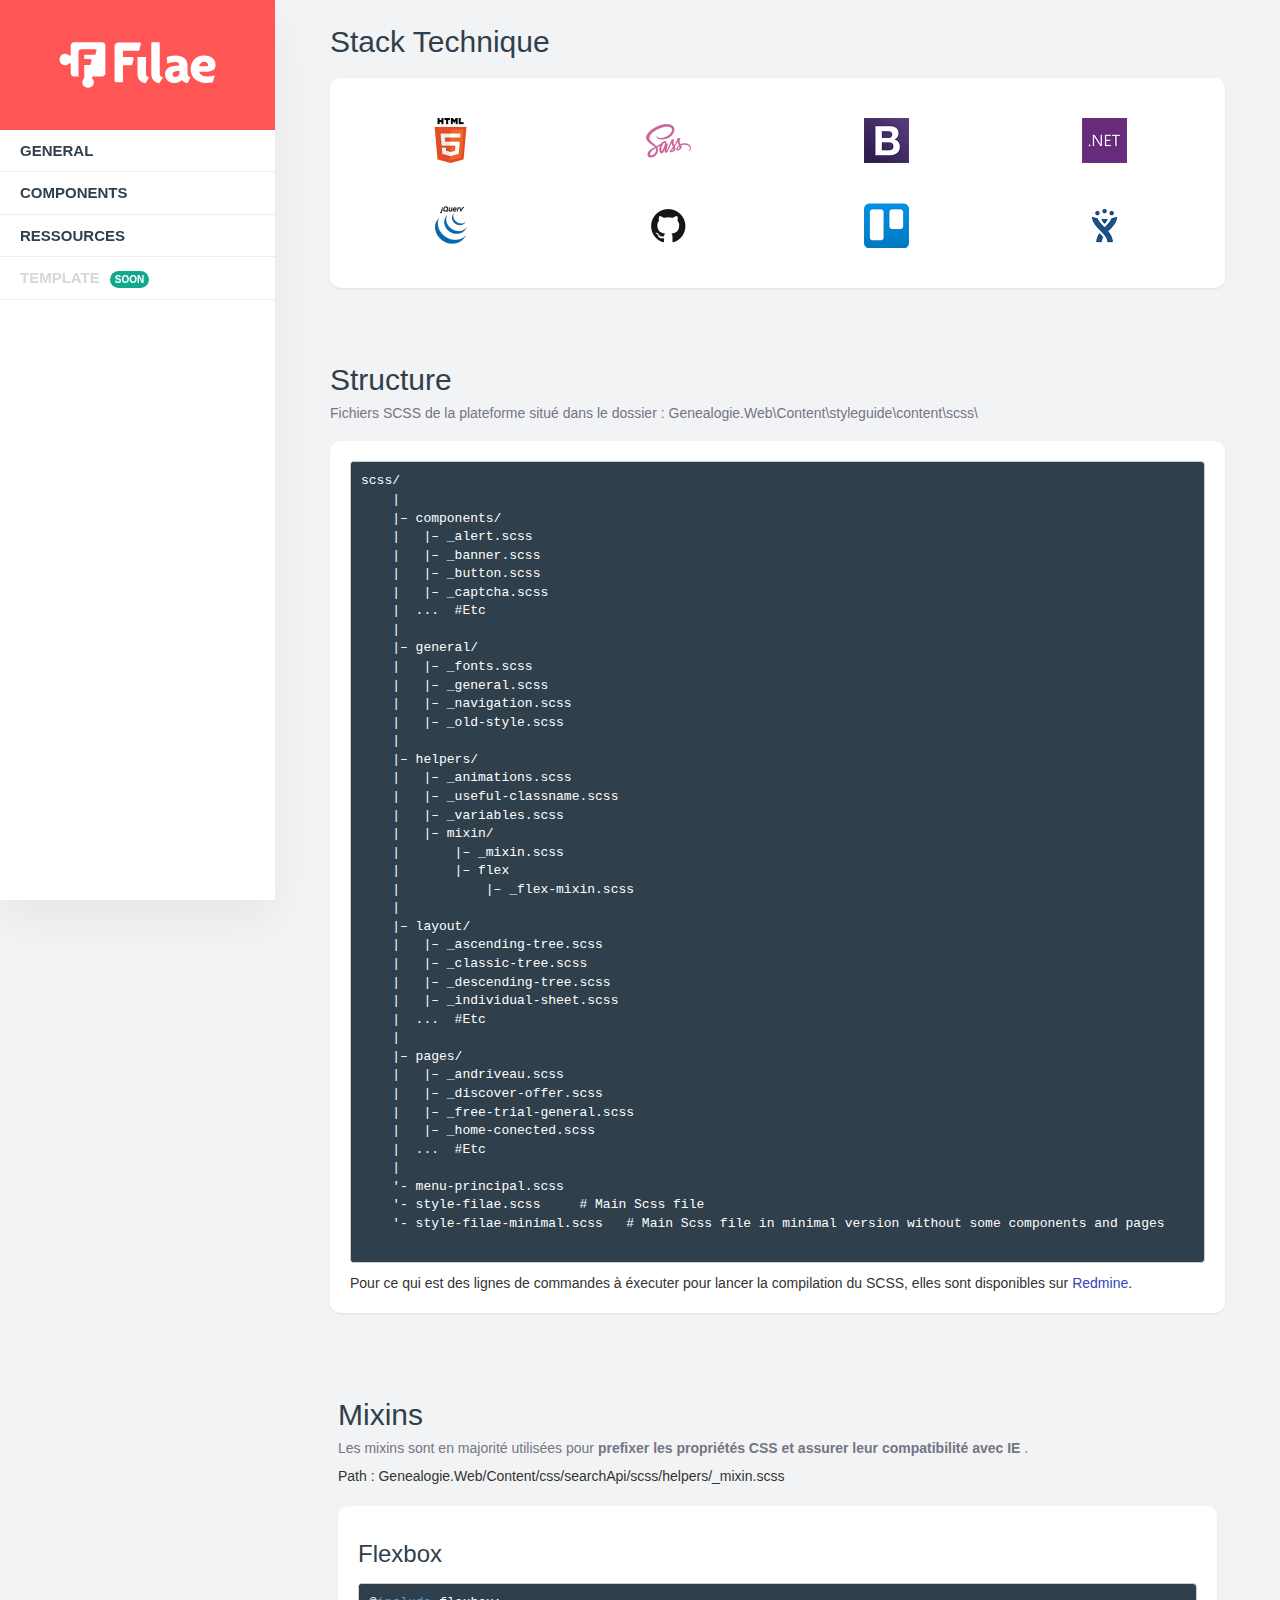
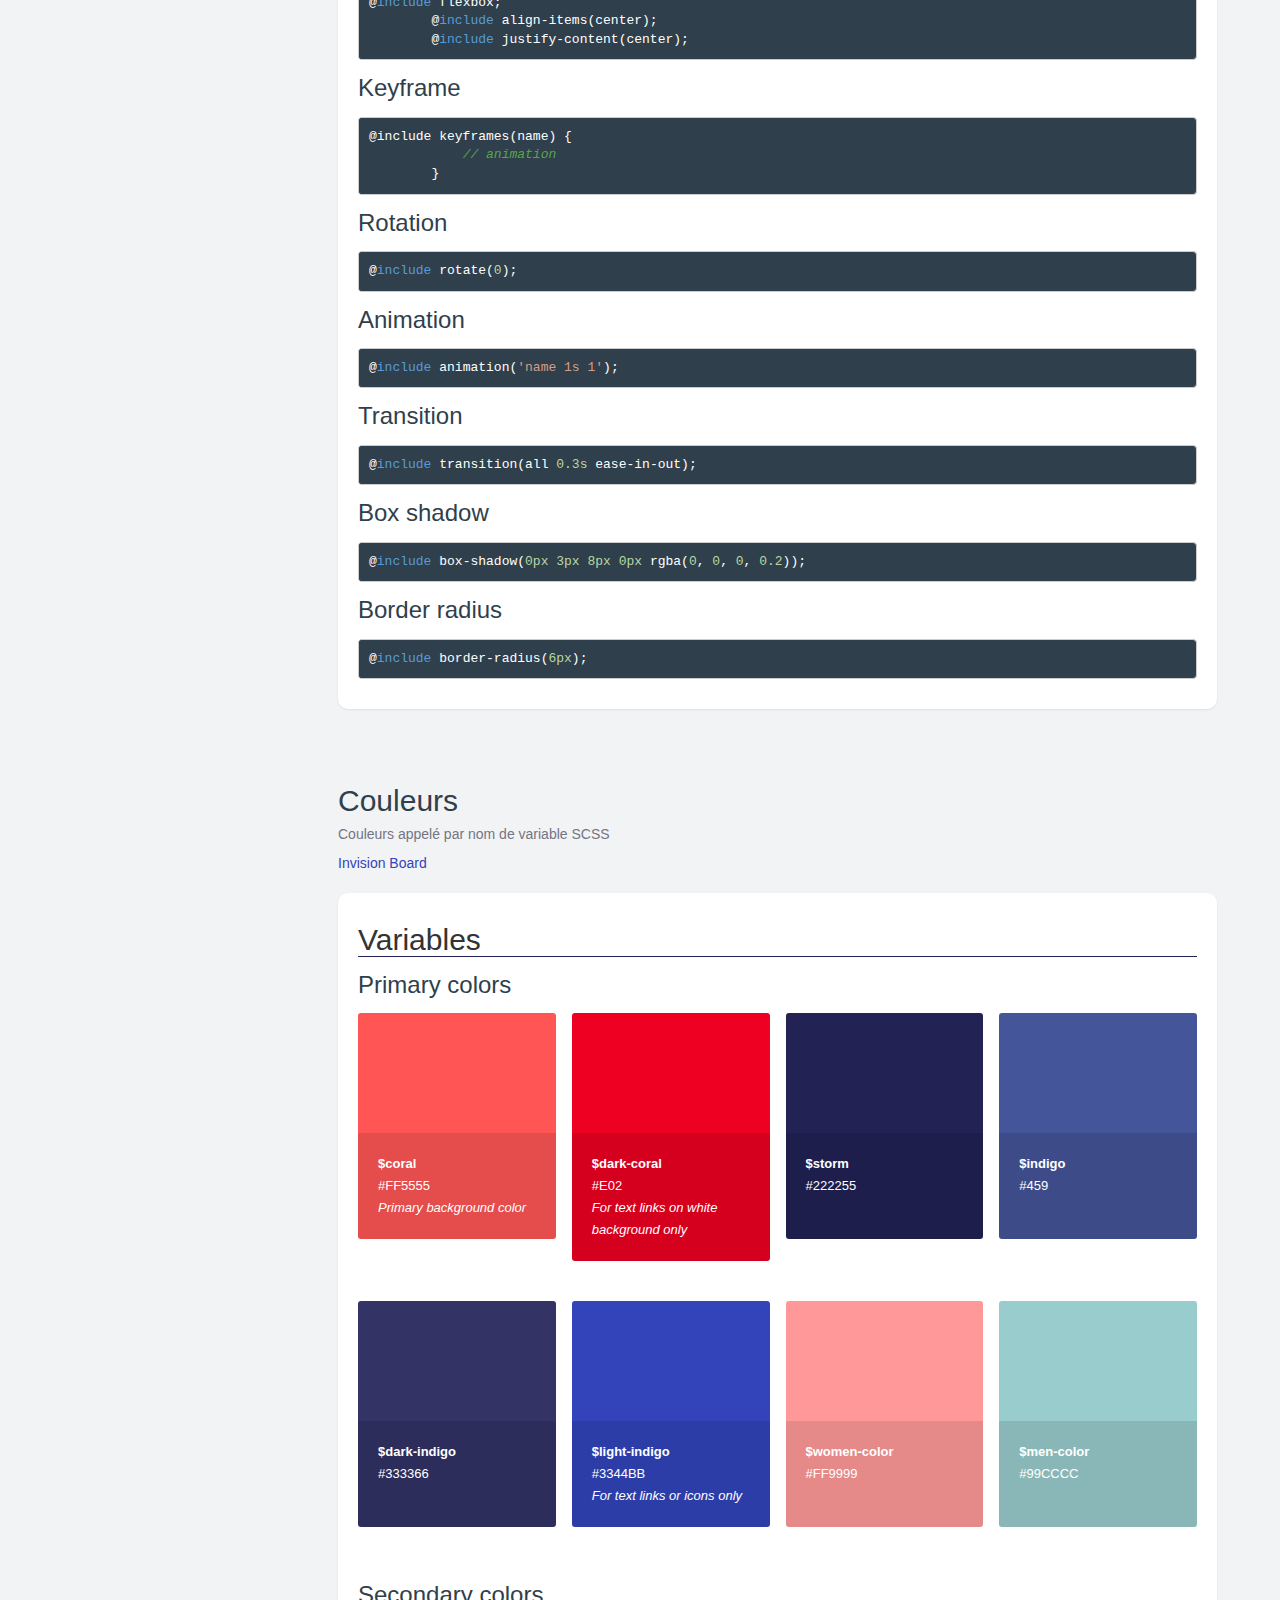
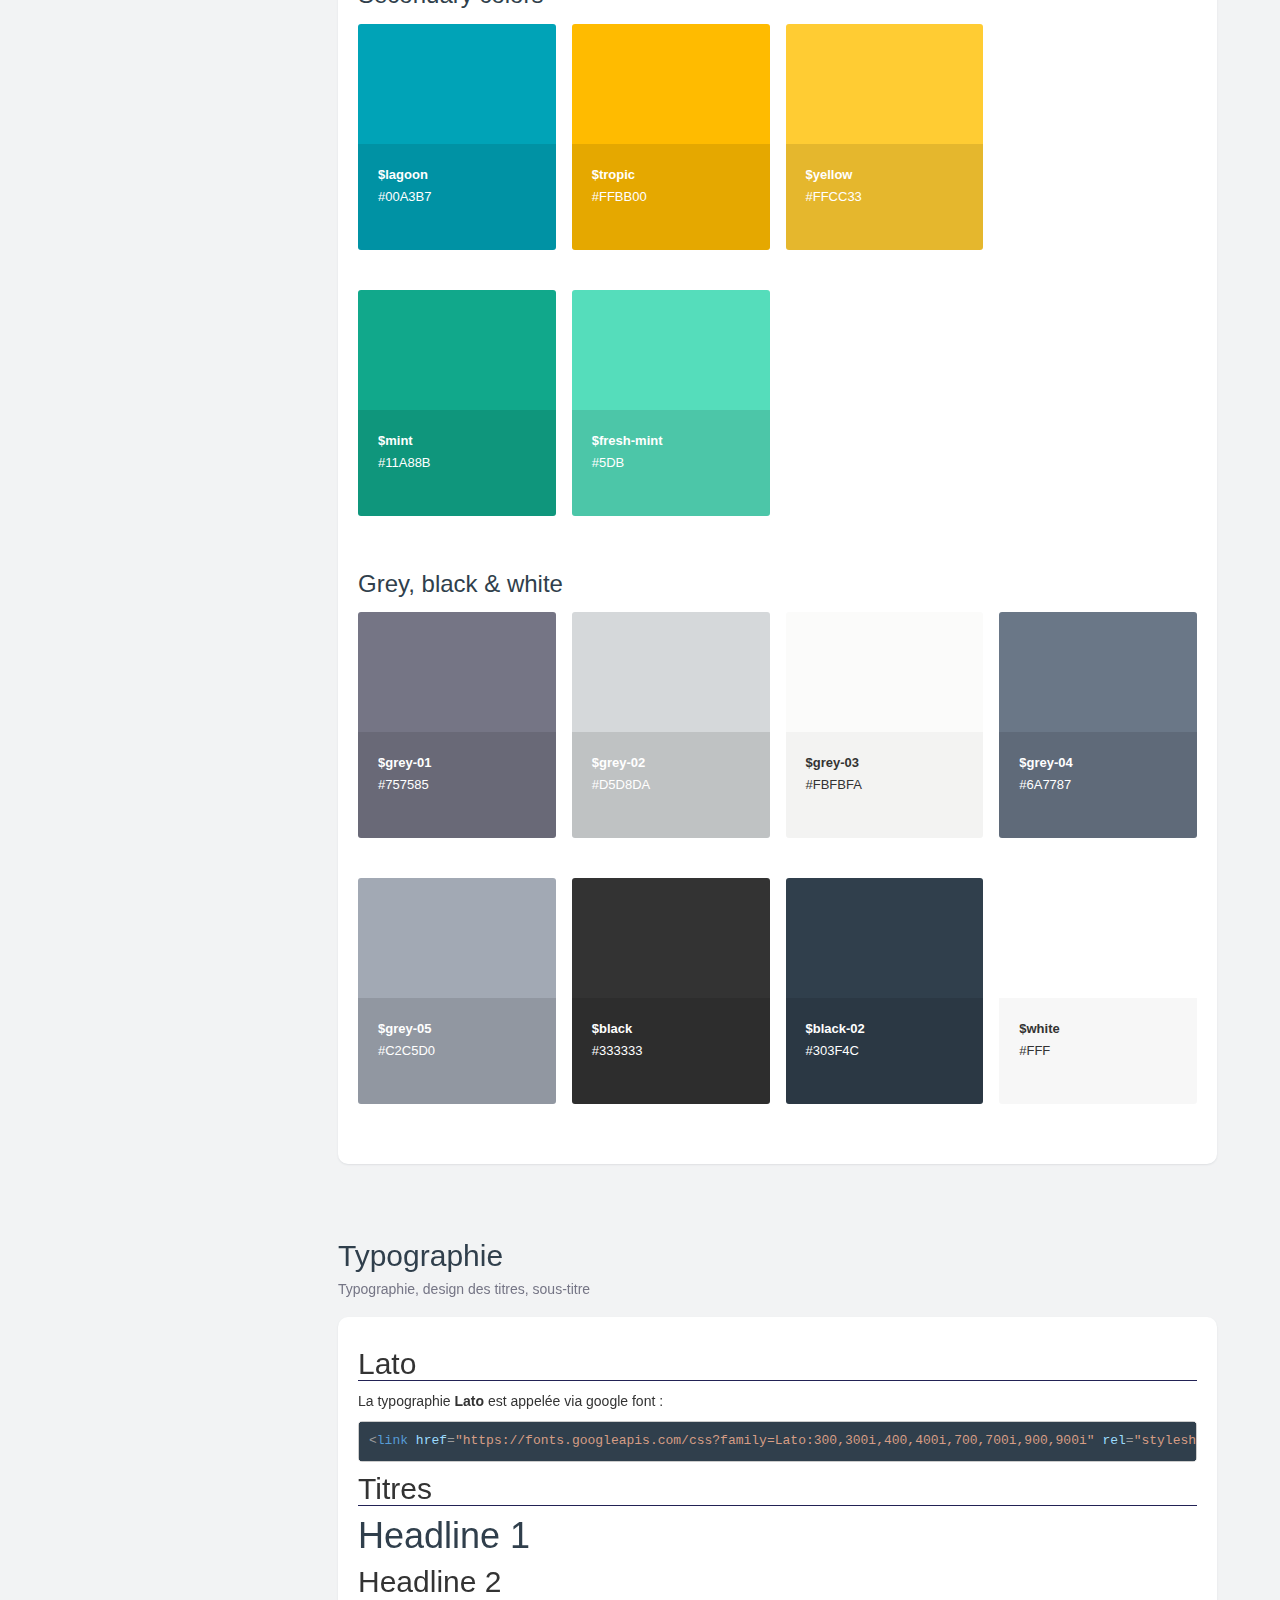
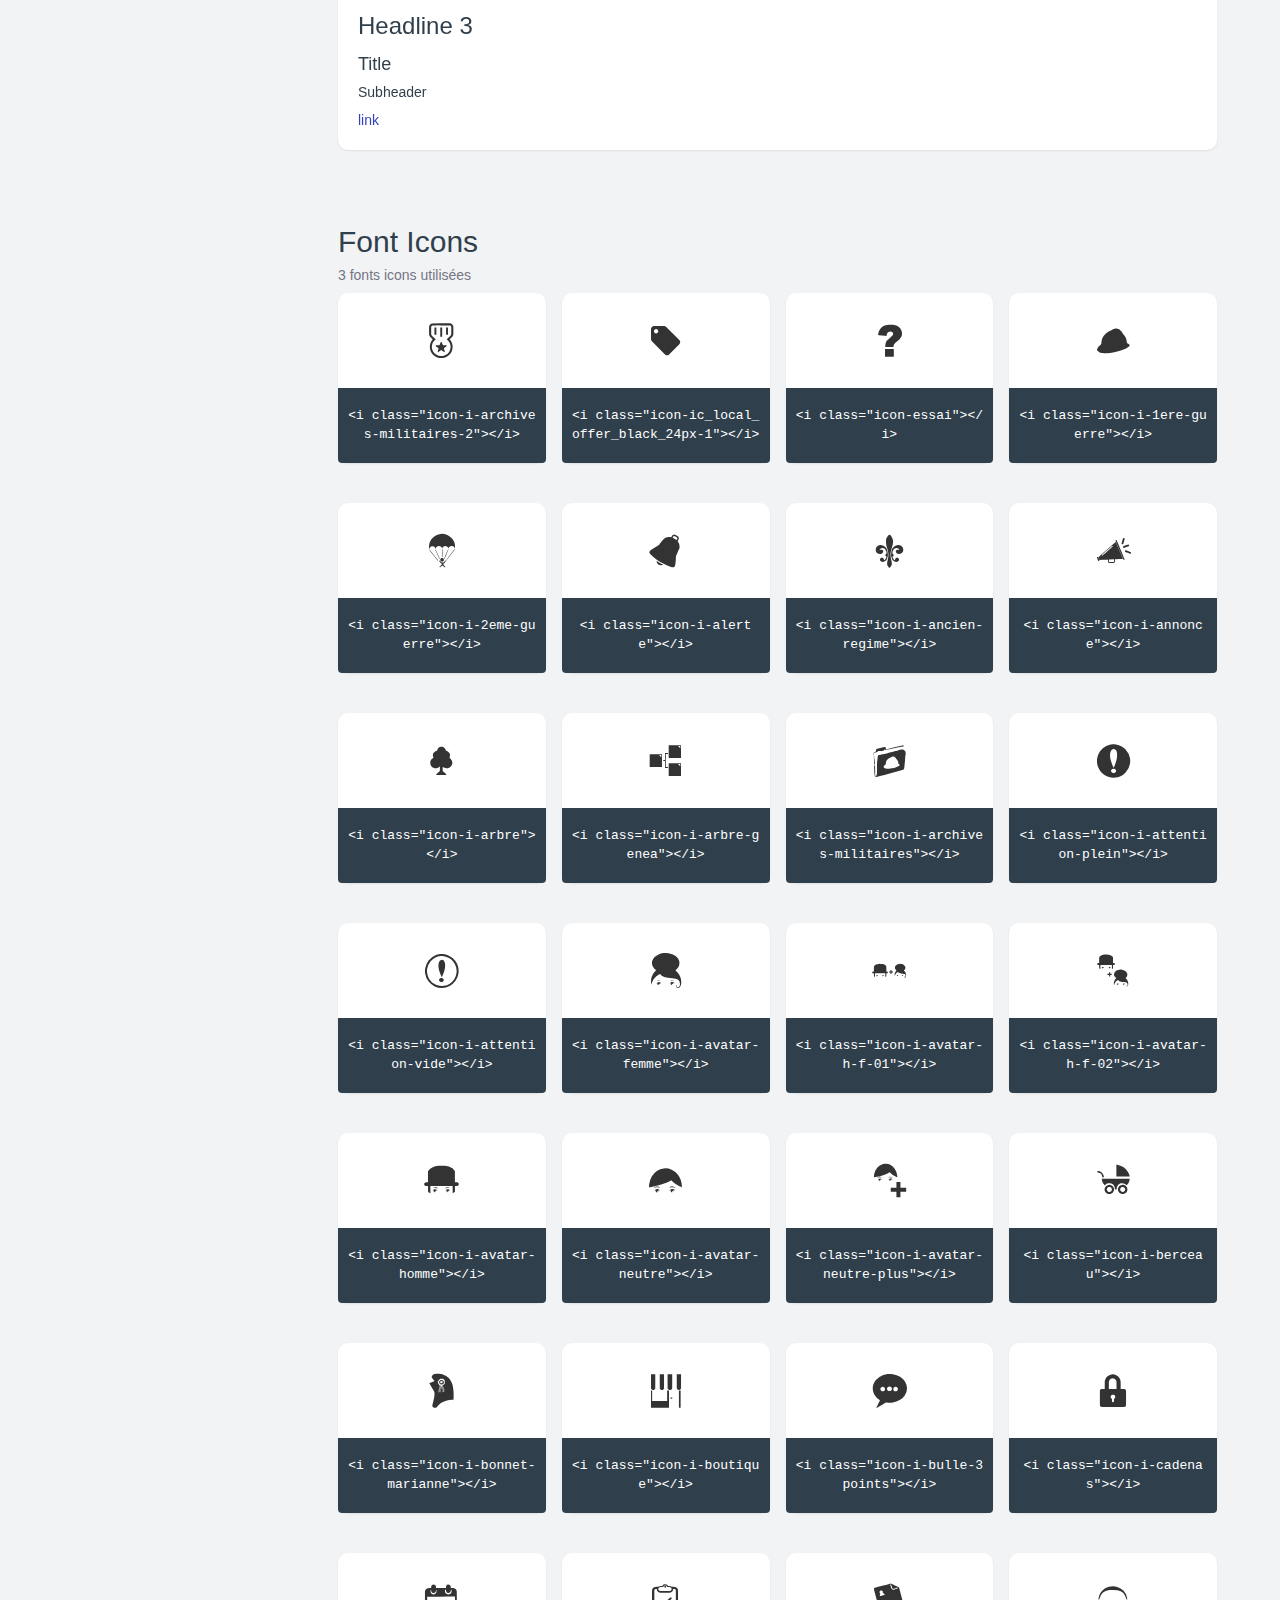
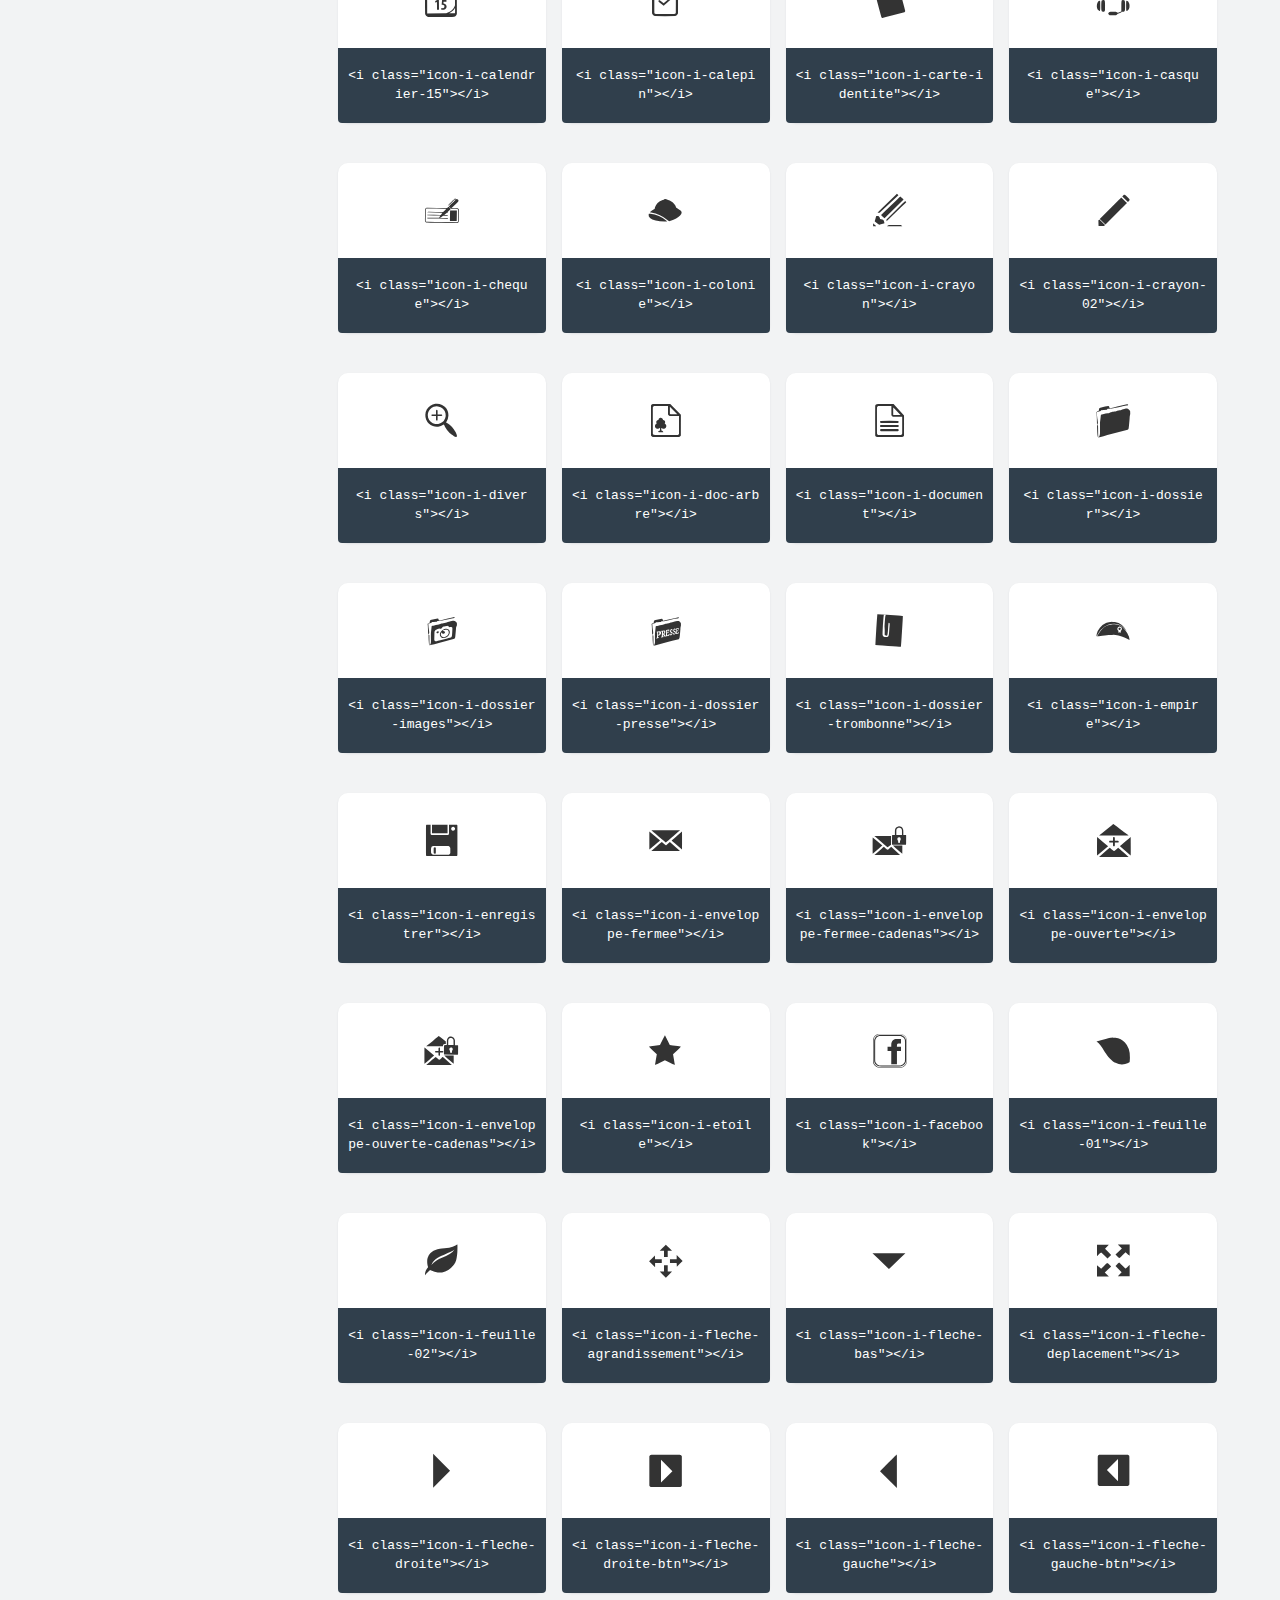
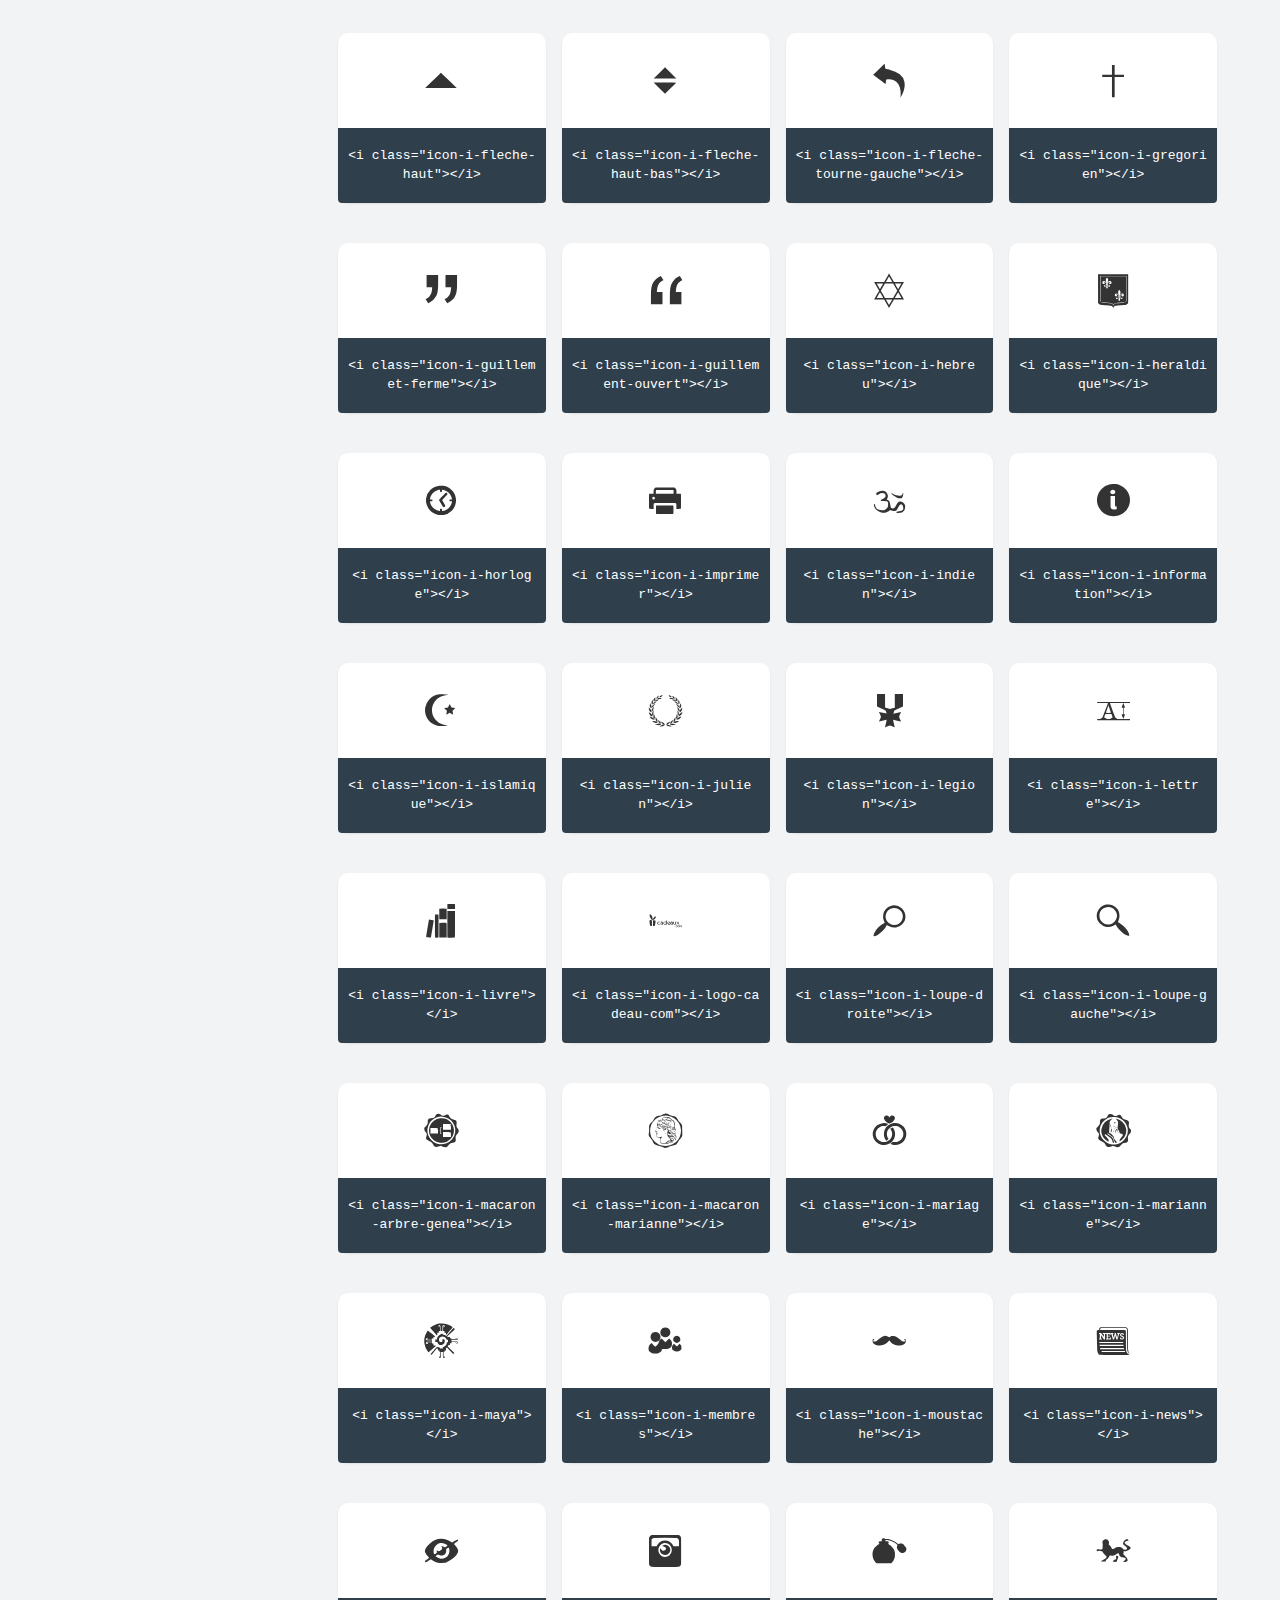
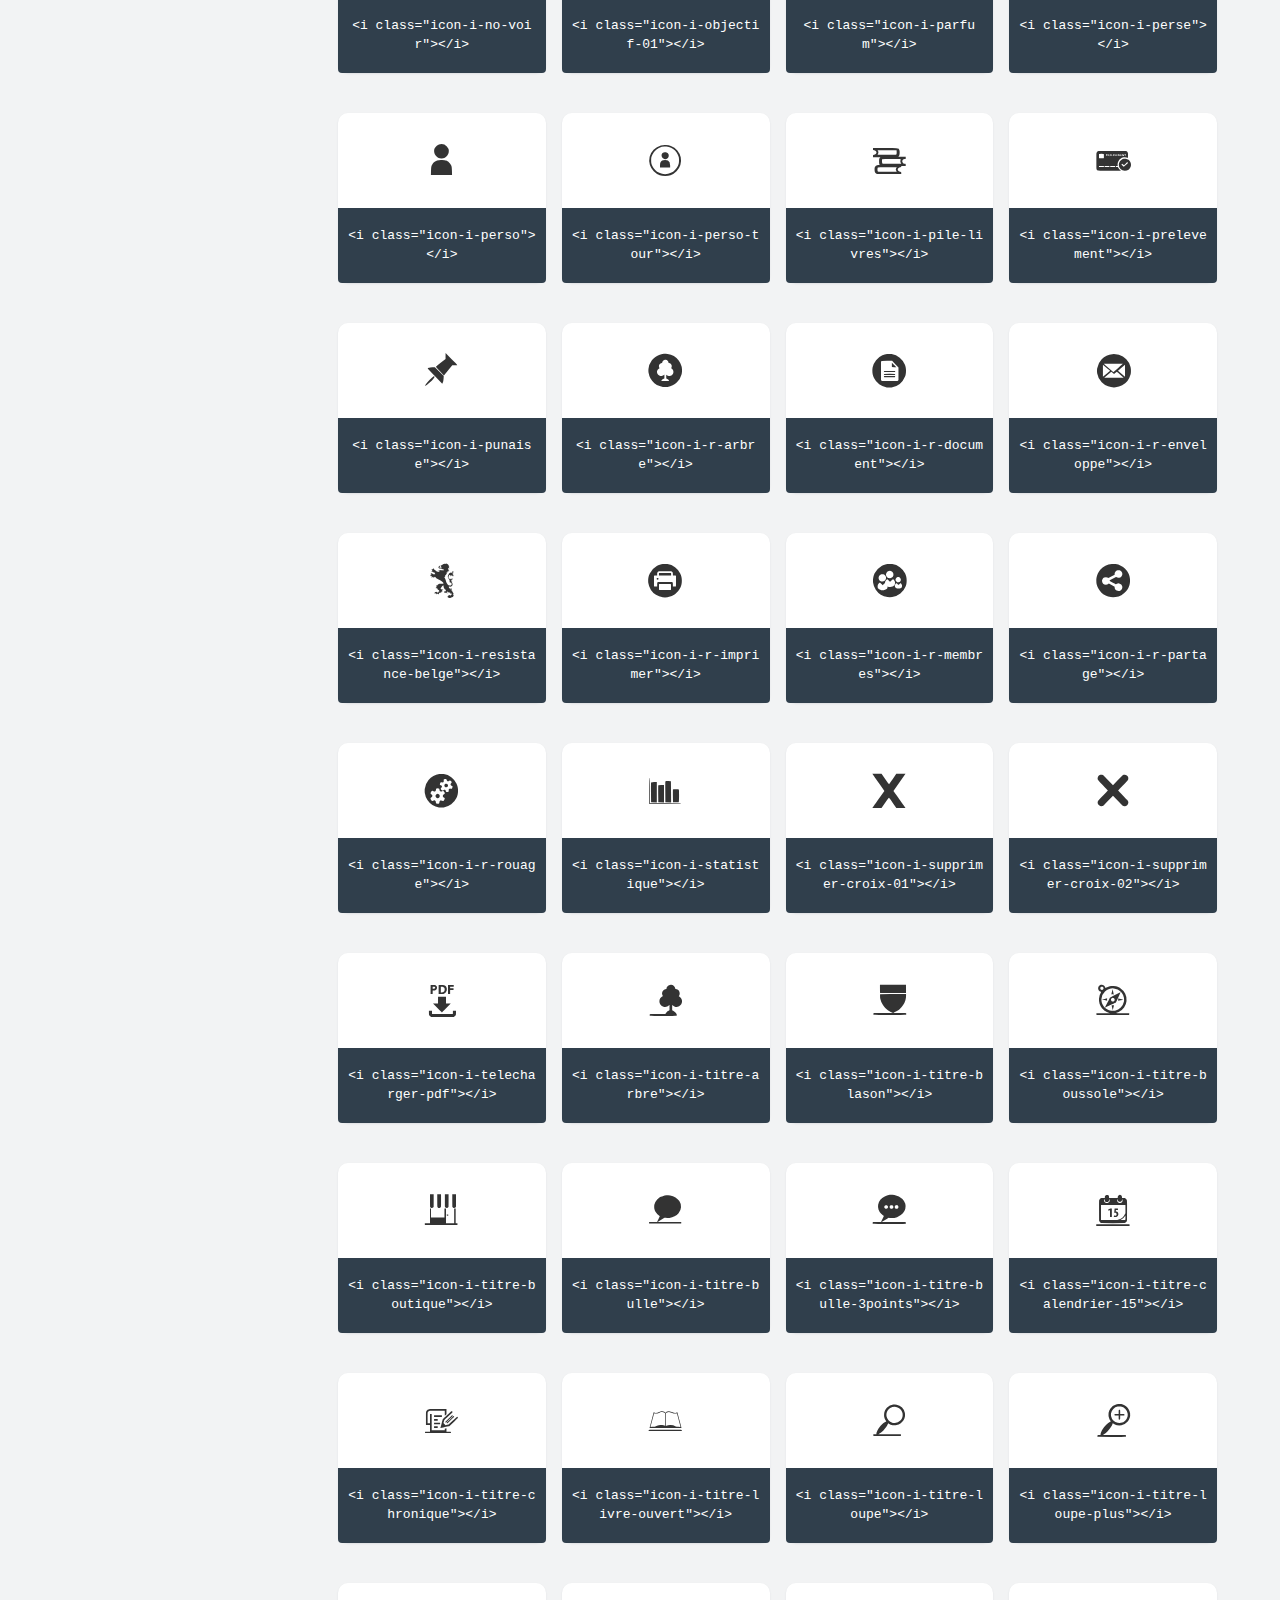
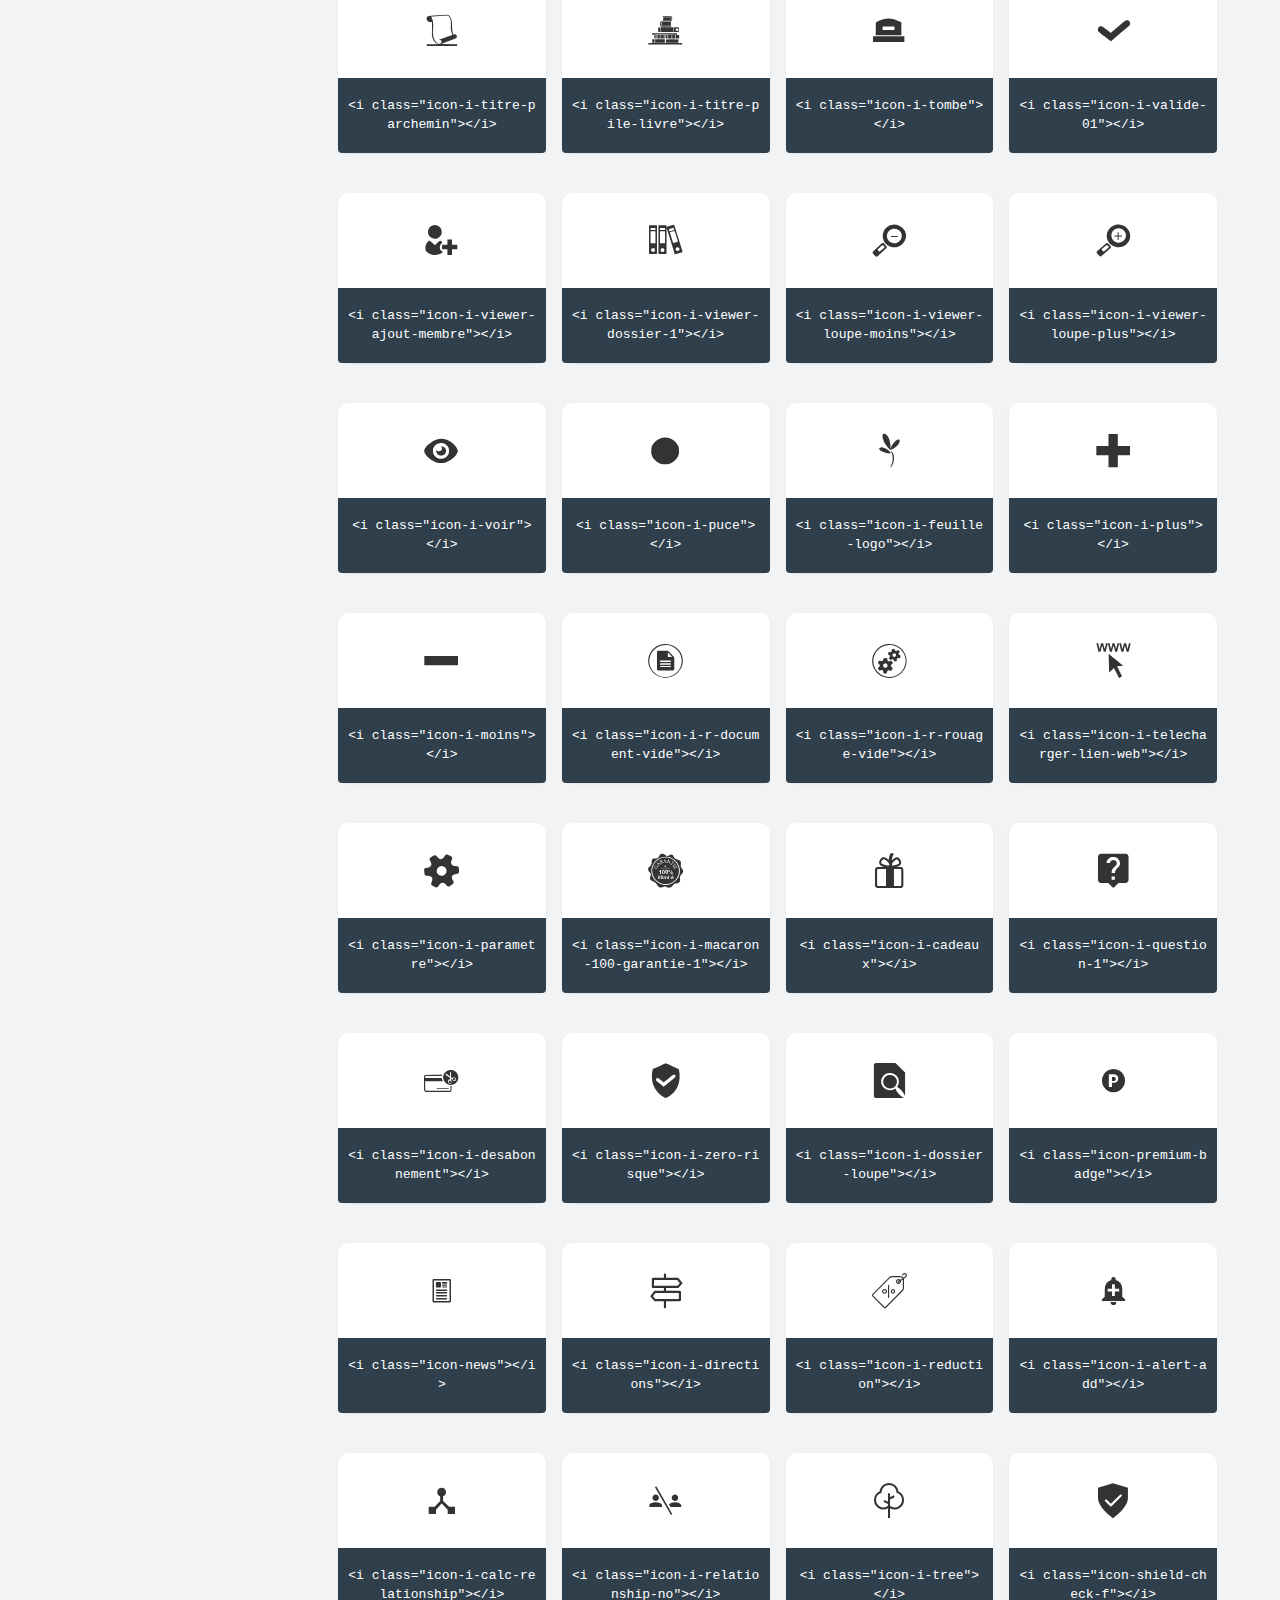
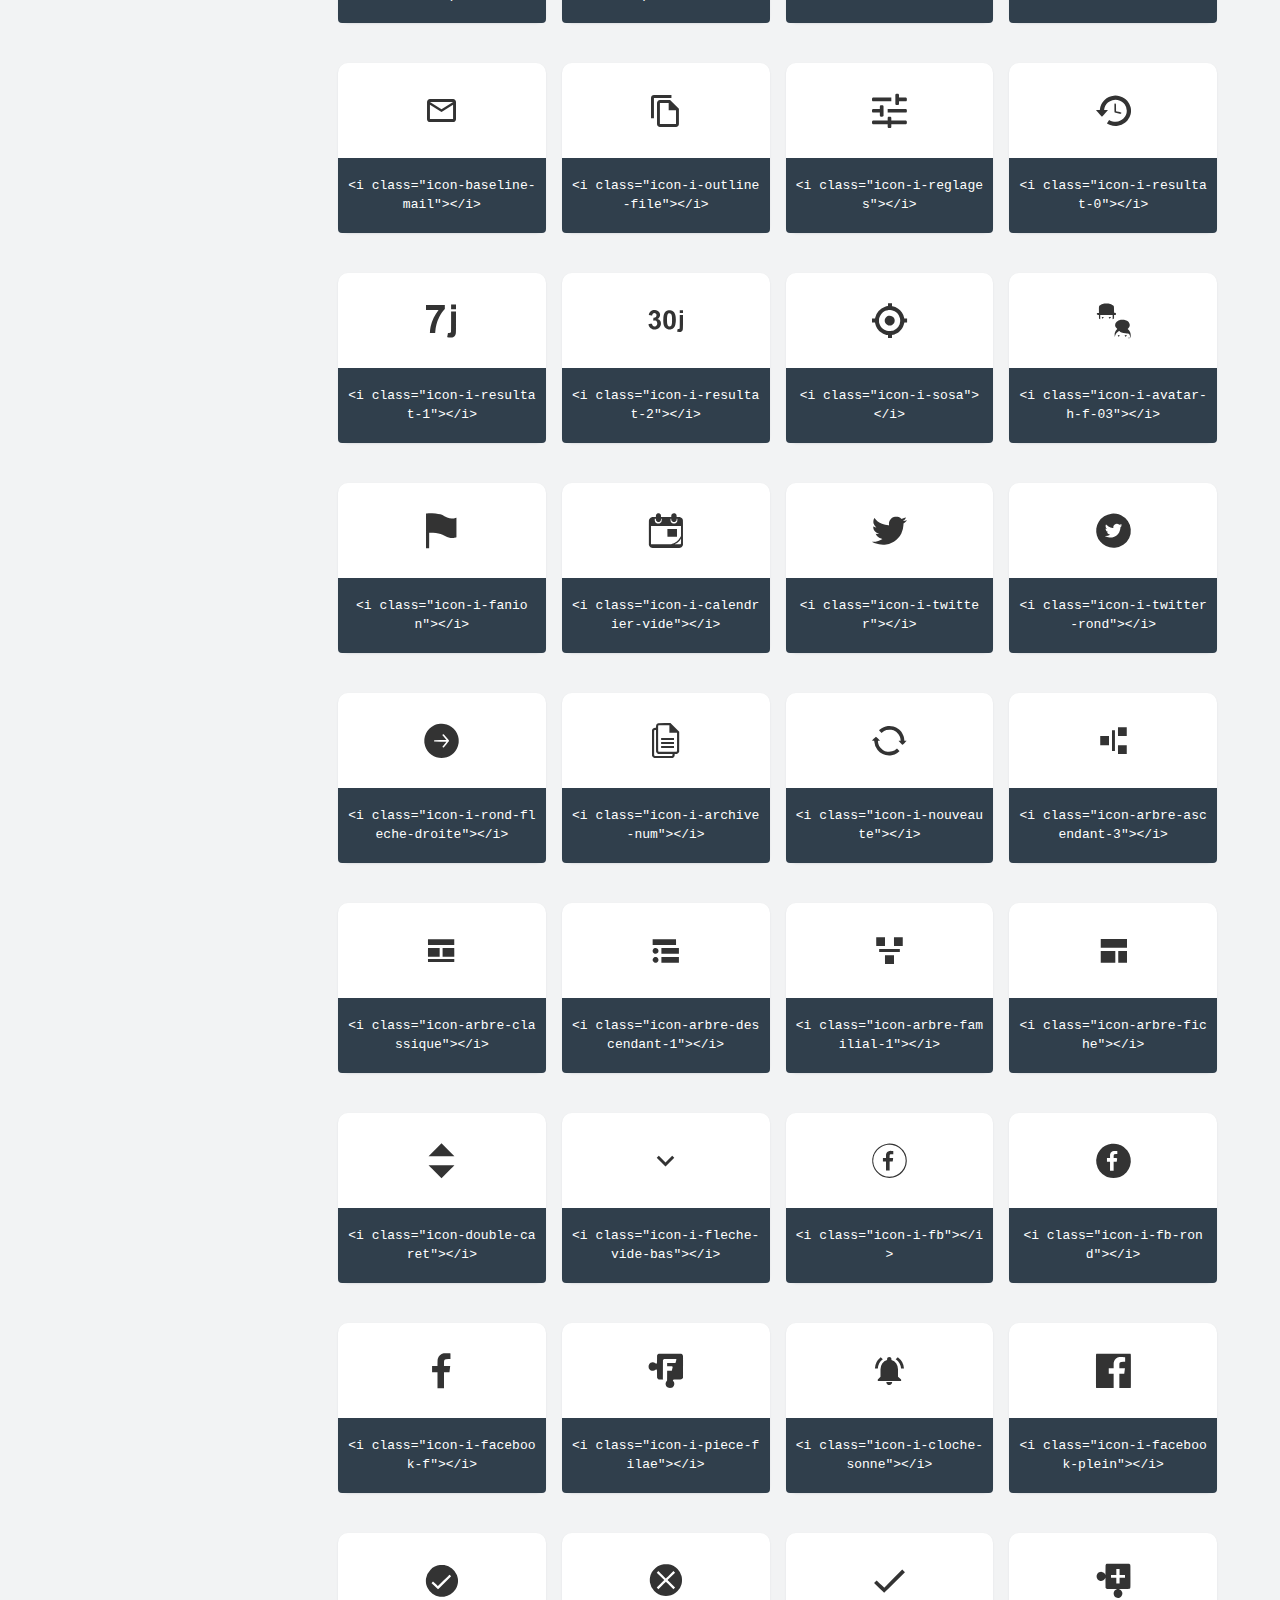
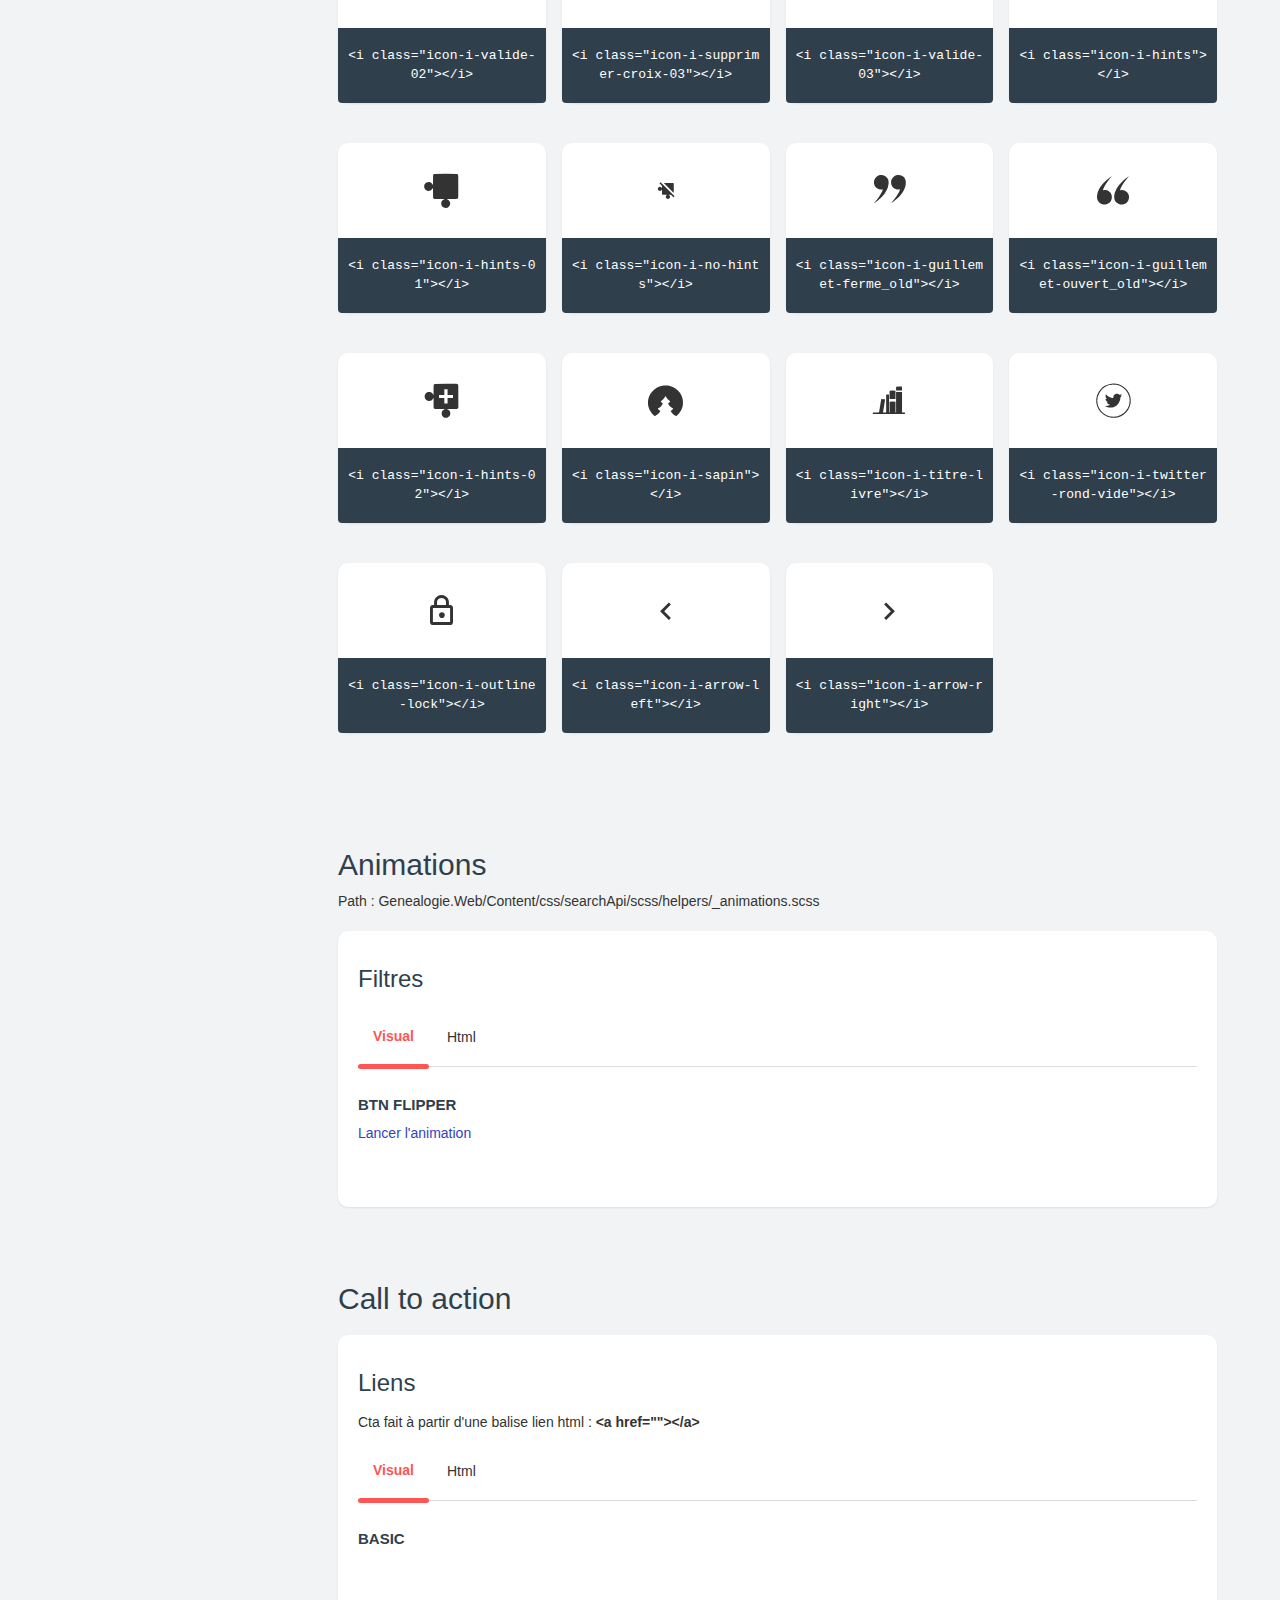
==== commit da2fbfd9: "Udpate arbo" ====
--- a/index.html
+++ b/index.html
@@ -1,6 +1,5 @@
 
 <html lang="fr">
-
     <head>
       <meta charset="UTF-8">
       <meta name="viewport" content="width=device-width, initial-scale=1.0">
@@ -52,6 +51,9 @@
                                         </li>
                                         <li>
                                             <a href="#structure" class="dropdown__link">Structure SCSS</a>
+                                        </li>
+                                        <li>
+                                            <a href="pages/grid.html" target="_blank" class="dropdown__link">Grille</a>
                                         </li>
                                         <li class="dropdown__item">
                                             <a href="#mixins" class="dropdown__link">Mixins</a>
@@ -168,7 +170,7 @@
             </nav>
     
             <div class="content">
-                <div class="container-fluid">
+                <div class="container">
                     <div class="row">
                         <section class="section section__container" id="stack">
                             <h2>Stack Technique</h2>
@@ -6276,4 +6278,4 @@
         <script>hljs.initHighlightingOnLoad();</script>
     </body>
     
-    </html>+    </html>
--- a/content/stylesheets/css/style-filae.css
+++ b/content/stylesheets/css/style-filae.css
@@ -205,6 +205,9 @@
 
 h1, h2, h3, h4, h5, h6 {
   color: #303F4C; }
+
+.position-relative {
+  position: relative; }
 
 h4.titre-marge-top {
   margin: 40px 0 10px 0; }
@@ -1047,8 +1050,8 @@
 /* Icons section -->  Fontello */
 @font-face {
   font-family: 'icomoon';
-  src: url("../../../../../fonts/icomoon.eot");
-  src: url("../../../../../fonts/icomoon.eot") format("embedded-opentype"), url("../../../../fonts/icomoon.ttf") format("truetype"), url("../../../../../fonts/icomoon.woff?") format("woff"), url("../../../../../fonts/icomoon.svg") format("svg");
+  src: url("../../fonts/icomoon.eot");
+  src: url("../../fonts/icomoon.eot") format("embedded-opentype"), url("../../fonts/icomoon.ttf") format("truetype"), url("../../fonts/icomoon.woff?") format("woff"), url("../../fonts/icomoon.svg") format("svg");
   font-weight: normal;
   font-style: normal; }
 [class^="icon-"], [class*=" icon-"] {
@@ -3362,43 +3365,8 @@
   background-color: #303F4C;
   border-radius: 4px; }
 
-.gifts-members .paywall.paywall-offre {
-  background: #FFF; }
-
-.gifts-members h1,
-.gifts-members p,
-.gifts-members h2 {
-  text-align: center; }
-
-.gifts-members h1 {
-  font-size: 43px; }
-
-.gifts-members h2 {
-  font-size: 35px;
-  color: #FFF; }
-
-.gifts-members h2 + p {
-  font-size: 22px; }
-
-.gifts-members .paywall.paywall-offre .offre .bloc-offre,
-.gifts-members .paywall.paywall-offre .offre .bloc-offre:hover {
-  border: none;
-  padding: 43px 0 16.5px 0;
-  text-align: center; }
-
-.gifts-members .paywall.paywall-offre .offre .bloc-offre,
-.gifts-members .pack-computer .bloc-offre,
 .abonnement-7j .bloc-offre {
   background-color: #303f4c; }
-
-.gifts-members .pack-computer .bloc-offre {
-  width: 300px;
-  margin: 220px 0 0 405px;
-  border-radius: 8px;
-  -webkit-border-radius: 8px;
-  -moz-border-radius: 8px;
-  padding: 40px 0;
-  box-shadow: 0 5px 10px rgba(0, 0, 0, 0.5); }
 
 .abonnement-7j .bloc-offre {
   width: 350px;
@@ -3409,33 +3377,21 @@
   padding: 20px 0;
   box-shadow: 0 5px 10px rgba(0, 0, 0, 0.5); }
 
-.gifts-members .pack-computer .bloc-offre h3 {
-  color: #FFF; }
-
-.gifts-members .paywall.paywall-offre .offre .bloc-offre.argent,
-.gifts-members .pack-computer .bloc-offre.argent,
 .abonnement-7j .bloc-offre.argent {
   background-image: url("../../img/gifts-members/small-bandeau-argent.png");
   background-repeat: no-repeat;
   background-position: right top; }
 
-.gifts-members .paywall.paywall-offre .offre .bloc-offre.gold,
-.gifts-members .pack-computer .bloc-offre.gold,
 .abonnement-7j .bloc-offre.gold {
   background-image: url("../../img/gifts-members/small-bandeau-or.png");
   background-repeat: no-repeat;
   background-position: right top; }
 
-.gifts-members .paywall.paywall-offre .offre .bloc-offre span.btn {
-  margin: 0 auto; }
-
-.gifts-members .pack-computer .bloc-offre.argent i,
 .abonnement-7j .bloc-offre.argent i,
 .abonnement-7j .bloc-offre .nb-month.argent,
 .abonnement-7j .bloc-offre .offre-name.argent {
   color: #aeada9; }
 
-.gifts-members .pack-computer .bloc-offre.gold i,
 .abonnement-7j .bloc-offre.gold i,
 .abonnement-7j .bloc-offre .nb-month.gold,
 .abonnement-7j .bloc-offre .offre-name.gold {
@@ -3454,91 +3410,6 @@
 
 .abonnement-7j .bloc-offre .offre-name {
   font-size: 18px; }
-
-.gifts-members .paywall.paywall-offre .offre .bloc-offre h3,
-.gifts-members .paywall.paywall-offre .offre .bloc-offre p {
-  color: #FFF; }
-
-.gifts-members .bando-gifts {
-  position: absolute;
-  top: 13px;
-  right: 15px; }
-
-.gifts-members .bloc-offre .bando-gifts2 {
-  position: absolute;
-  top: 13px;
-  right: 126px; }
-
-.gifts-members .paywall.paywall-offre .moyen-paiement.inscrit i + i {
-  font-size: 35px;
-  margin: 0; }
-
-.gifts-members .bloc-ordi {
-  position: relative; }
-
-.gifts-members .pack-computer {
-  position: absolute;
-  z-index: 300;
-  text-align: center;
-  width: 100%; }
-
-.gifts-members .computer {
-  position: relative;
-  background-image: url("http://new.filae.com/v4/genealogie/Content/img/home/portable-viewer-2016.png");
-  background-repeat: no-repeat;
-  background-size: auto 327px;
-  margin-top: 20px;
-  background-position: center center; }
-
-.gifts-members .bloc-offre.gold .btn-action:hover {
-  background-color: #c5b358 !important;
-  border: 1px solid #c5b358;
-  color: #FFF; }
-
-.gifts-members .bloc-offre.argent .btn-action:hover {
-  background-color: #aeada9 !important;
-  border: 1px solid #aeada9;
-  color: #FFF; }
-
-.gifts-members .pack-premium {
-  background-color: #FFF;
-  margin: 200px 0 30px;
-  border-radius: 4px;
-  -webkit-border-radius: 4px;
-  -moz-border-radius: 4px;
-  padding-top: 300px;
-  box-shadow: 0 0 10px rgba(0, 0, 0, 0.3); }
-
-.gifts-members .pack-premium h4 {
-  color: #FF5555;
-  font-size: 30px;
-  font-weight: bold;
-  padding-bottom: 40px; }
-
-.gifts-members .pack-premium h3 {
-  font-weight: bold;
-  color: #222255; }
-
-.gifts-members .pack-premium p {
-  color: #222255;
-  font-size: 25px;
-  padding-bottom: 40px; }
-
-.gifts-members .pack-premium .text-center p {
-  font-size: 20px;
-  color: #757585; }
-
-.gifts-members .pack-premium .text-center {
-  text-align: center; }
-
-.gifts-members .pack-premium .bold-premium {
-  font-weight: bold; }
-
-.gifts-members .paywall.paywall-temoignage {
-  background-image: linear-gradient(to bottom, #FF5555, #FF5555 26%, #FFF 15%, #FFF 85%, #FFF 85%); }
-
-.gifts-members .paywall-footer p {
-  color: #757585; }
 
 .gifts-cmd h1 {
   font-size: 3rem;
@@ -4427,28 +4298,6 @@
 .gifts-cmd .gift-payment-verif:last-child img.gifts-cmd .gift-payment-verif:last-child img {
   height: 55px;
   width: auto; }
-
-.gifts-members .paywall.paywall-offre.confirmation-gift p {
-  font-size: 22px;
-  padding: 24px 0; }
-
-.gifts-members .paywall.paywall-offre.confirmation-gift h2 {
-  font-size: 26px;
-  color: #222255;
-  padding-top: 20px; }
-
-.gifts-members .paywall.paywall-offre.confirmation-gift p.what-now {
-  font-size: 18px; }
-
-.gifts-members .paywall.paywall-offre.confirmation-gift p.what-now a {
-  display: block;
-  margin: 5px auto; }
-
-.gifts-members .paywall.paywall-offre.confirmation-gift p.what-now + p.what-now {
-  padding: 0; }
-
-.gifts-members .paywall.paywall-offre.confirmation-gift .option-cmd {
-  color: #FF5555; }
 
 .break-word {
   word-wrap: break-word;
@@ -9573,6 +9422,9 @@
 
 .liste-individus .table-individus thead th {
   text-align: left; }
+  @media screen and (-ms-high-contrast: active), (-ms-high-contrast: none) {
+    .liste-individus .table-individus thead th.profil-individu {
+      padding: 10px 0 10px 18px; } }
 
 .liste-lieu .table-individus thead th {
   text-align: center; }
@@ -13870,9 +13722,6 @@
 
   /*---------------------------------------------- FIN page beaucarnot ---------------------------------------------------*/
   /*-------------------- DEBUT gifts members ----------------------------*/
-  .gifts-members .pack-computer .bloc-offre {
-    margin: 220px 0 0 307px; }
-
   .gifts-cmd .paywall-left {
     padding-left: 30px !important; }
 
@@ -14266,9 +14115,6 @@
 
   /*---------------------------------------------- FIN page beaucarnot ---------------------------------------------------*/
   /*-------------------- DEBUT gifts members ----------------------------*/
-  .gifts-members .pack-computer .bloc-offre {
-    margin: 220px 0 0 197px; }
-
   .gifts-cmd .paywall-left {
     padding-left: 20px !important; }
 
@@ -15225,25 +15071,11 @@
 
   /*---------------------------------------------- FIN page beaucarnot ---------------------------------------------------*/
   /*-------------------- DEBUT bon cadeau ----------------------------*/
-  .gifts-members .pack-computer .bloc-offre {
-    margin: 220px 0 0 10px;
-    width: 100%; }
-
-  .gifts-members {
-    display: block; }
-
   .gifts-cmd .right-off {
     display: none; }
 
   .gifts-cmd .bloc-cmd-right {
     padding: 20px 20px 20px 35px; }
-
-  .gifts-members .paywall.paywall-offre.confirmation-gift img {
-    width: 100%;
-    height: auto; }
-
-  .gifts-members .paywall.paywall-offre.confirmation-gift .text-center {
-    text-align: center; }
 
   .txt-register {
     margin-top: 30px; }
@@ -16476,21 +16308,6 @@
 
   /*---------------------------------------------- FIN page beaucarnot ---------------------------------------------------*/
   /*----------------------------- DEBUT bon cadeau -----------------------------*/
-  .gifts-members .pack-premium .bon-cadeau {
-    display: none; }
-
-  .gifts-members .computer {
-    background-image: none; }
-
-  .gifts-members .pack-computer .bloc-offre {
-    width: 100%;
-    margin: 40px 0 0 10px; }
-
-  .gifts-members .pack-premium {
-    margin: 100px 0 30px;
-    padding-top: 200px;
-    text-align: center; }
-
   .gifts-cmd .right-off {
     display: none; }
 
@@ -23476,6 +23293,23 @@
         background: #D5D8DA;
         color: #333333; }
 
+.progress {
+  box-shadow: none;
+  height: 10px;
+  border-radius: 0;
+  width: 100%;
+  margin-bottom: 15px; }
+  .progress.active {
+    background-size: 40px 40px;
+    animation: progress-bar-stripes 2s linear infinite;
+    background-image: linear-gradient(-45deg, #f2f3f4 0%, #f2f3f4 25%, #e4e2e4 25%, #e4e2e4 50%, #f2f3f4 50%, #f2f3f4 75%, #e4e2e4 75%, #e4e2e4); }
+  .progress .progress-bar-active {
+    animation: none;
+    background-image: none;
+    background-color: #3344bb; }
+  .progress + p {
+    color: #757585; }
+
 /* FAMILY NAMES CSS */
 #family-name-container .home .storm-subtitle {
   color: #222255;
@@ -26698,8 +26532,40 @@
       top: 3px; }
 
 body {
-  background-color: #F2F3F4; }
-
+  background-color: #F2F3F4;
+  width: 100%; }
+
+@media (min-width: 768px) {
+  .wrapper .container {
+    width: calc(720px - 275px); } }
+@media (min-width: 992px) {
+  .wrapper .container {
+    width: calc(970px - 275px); } }
+@media (min-width: 1200px) {
+  .wrapper .container {
+    width: calc(1170px - 275px); } }
+
+.container {
+  padding-right: 8px;
+  padding-left: 8px; }
+
+.row {
+  margin-right: -8px;
+  margin-left: -8px;
+  position: relative; }
+  .row > [class*='col-'] {
+    padding-right: 8px;
+    padding-left: 8px; }
+
+@media (min-width: 768px) {
+  .container {
+    width: 720px; } }
+@media (min-width: 992px) {
+  .container {
+    width: 960px; } }
+@media (min-width: 1200px) {
+  .container {
+    width: 1152px; } }
 #navbar {
   /* width */
   /* Track */
@@ -27121,13 +26987,6 @@
   margin-top: 0;
   margin: 0; }
 
-@media (min-width: 992px) {
-  .container-fluid {
-    width: calc(970px - 275px); } }
-@media (min-width: 1200px) {
-  .container-fluid {
-    width: calc(1170px - 275px); } }
-
 .beaucarnot-section-container {
   padding: 10px 0; }
 
@@ -27245,21 +27104,4 @@
   max-height: 200px;
   max-width: 245px; }
 
-.progress {
-  box-shadow: none;
-  height: 10px;
-  border-radius: 0;
-  width: 100%;
-  margin-bottom: 15px; }
-  .progress.active {
-    background-size: 40px 40px;
-    animation: progress-bar-stripes 2s linear infinite;
-    background-image: linear-gradient(-45deg, #f2f3f4 0%, #f2f3f4 25%, #e4e2e4 25%, #e4e2e4 50%, #f2f3f4 50%, #f2f3f4 75%, #e4e2e4 75%, #e4e2e4); }
-  .progress .progress-bar-active {
-    animation: none;
-    background-image: none;
-    background-color: #3344bb; }
-  .progress + p {
-    color: #757585; }
-
 /*# sourceMappingURL=style-filae.css.map */
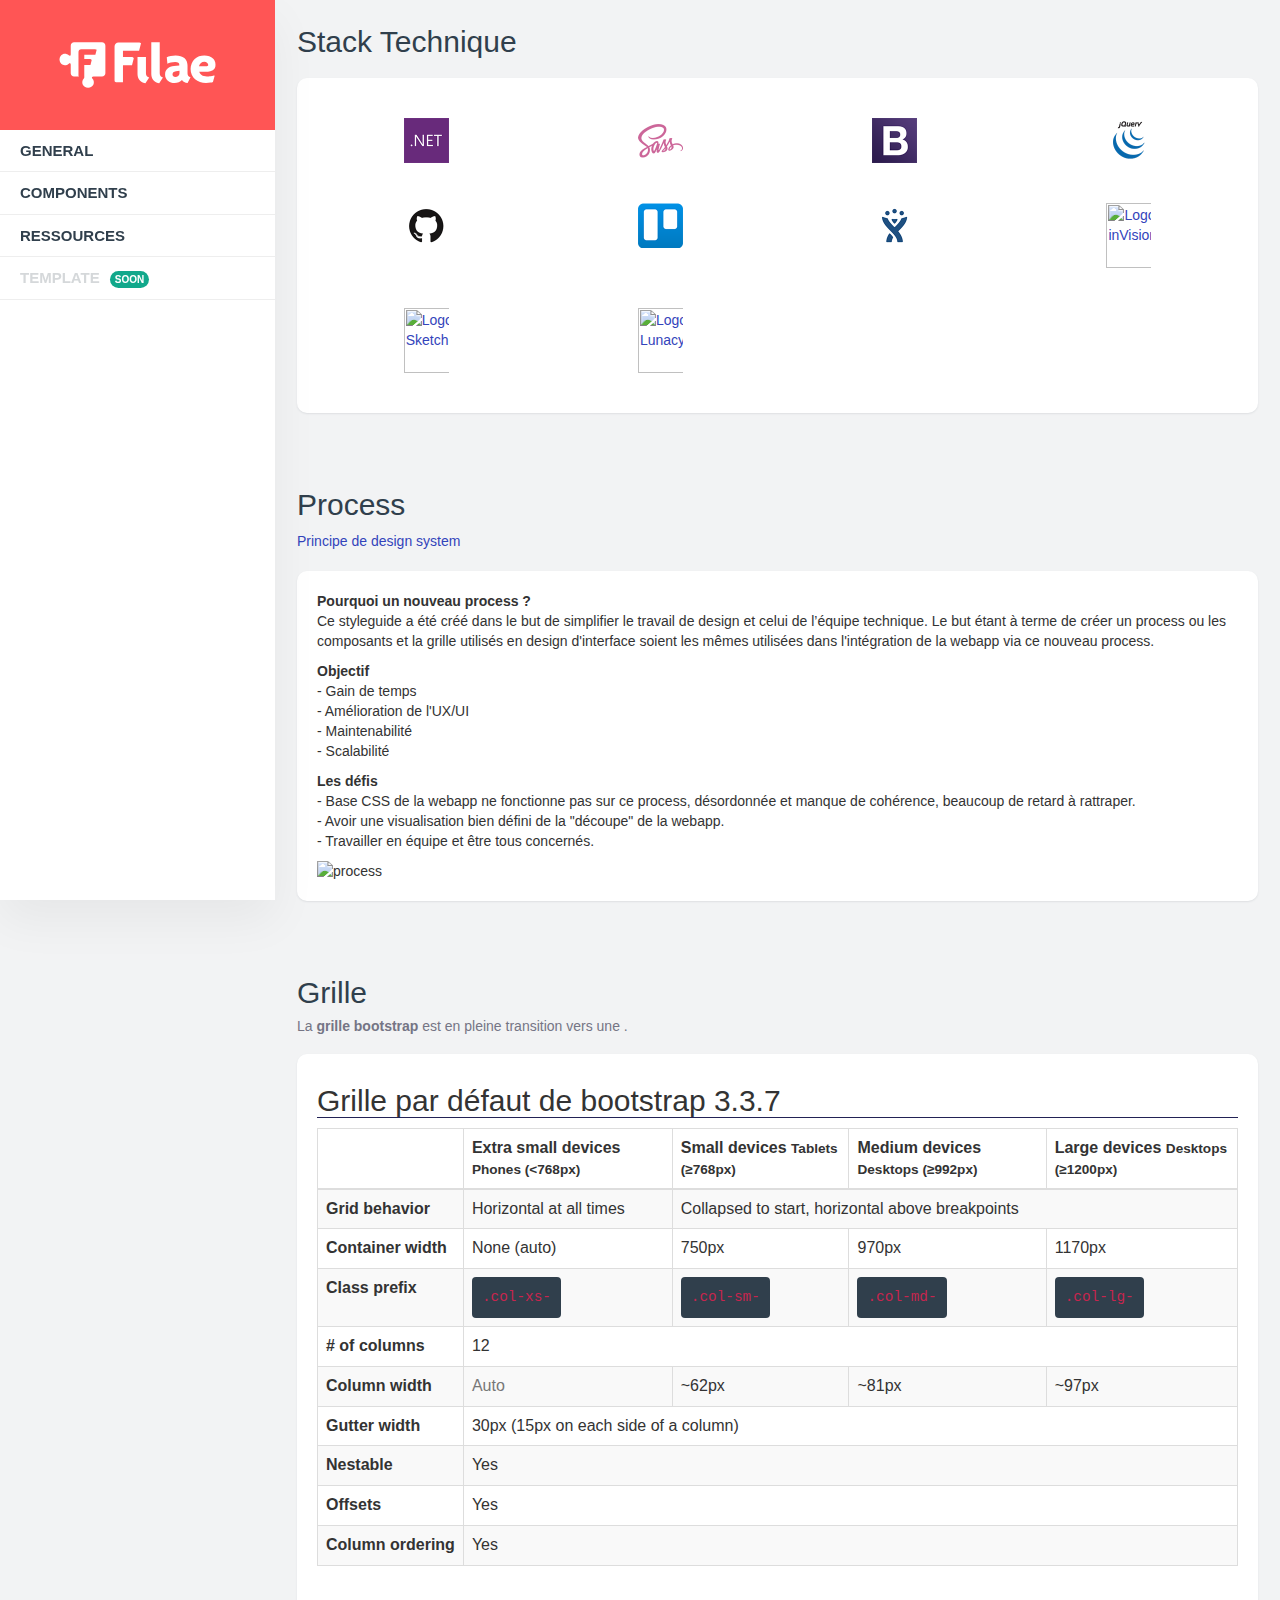
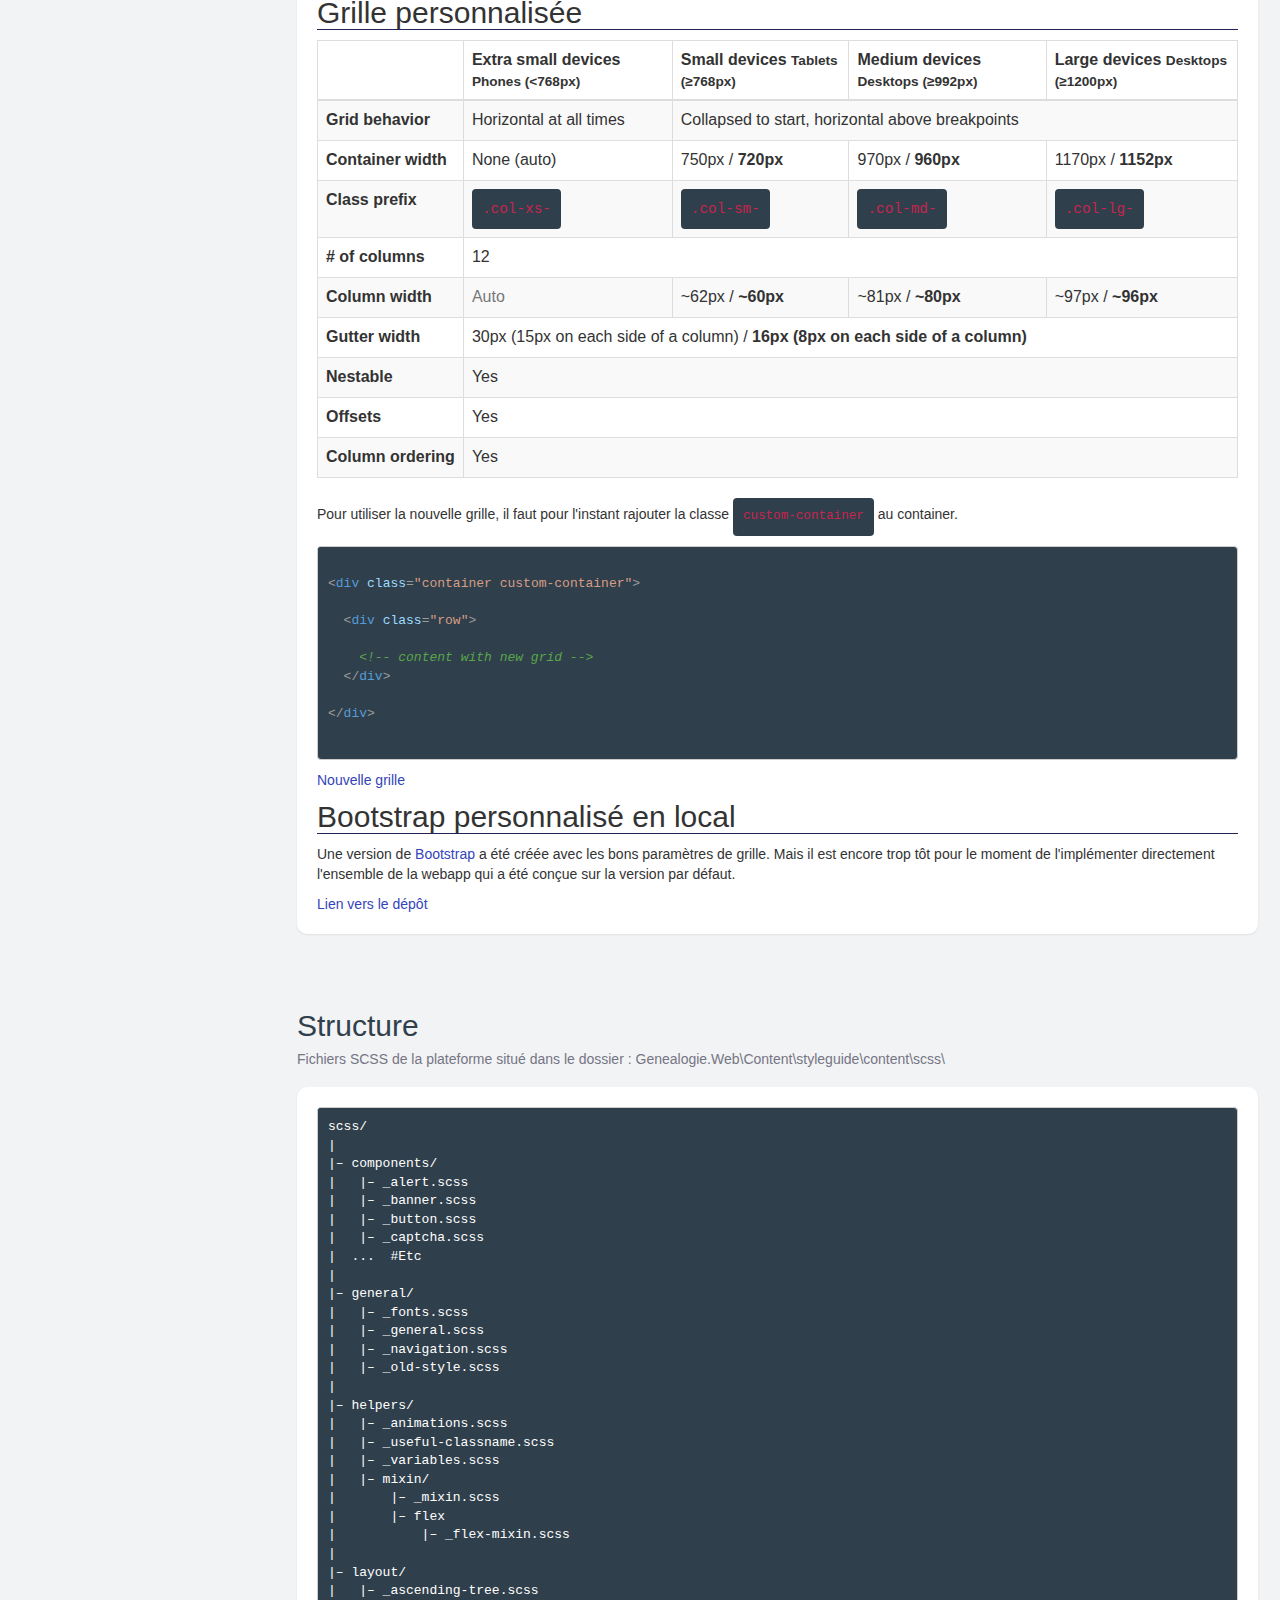
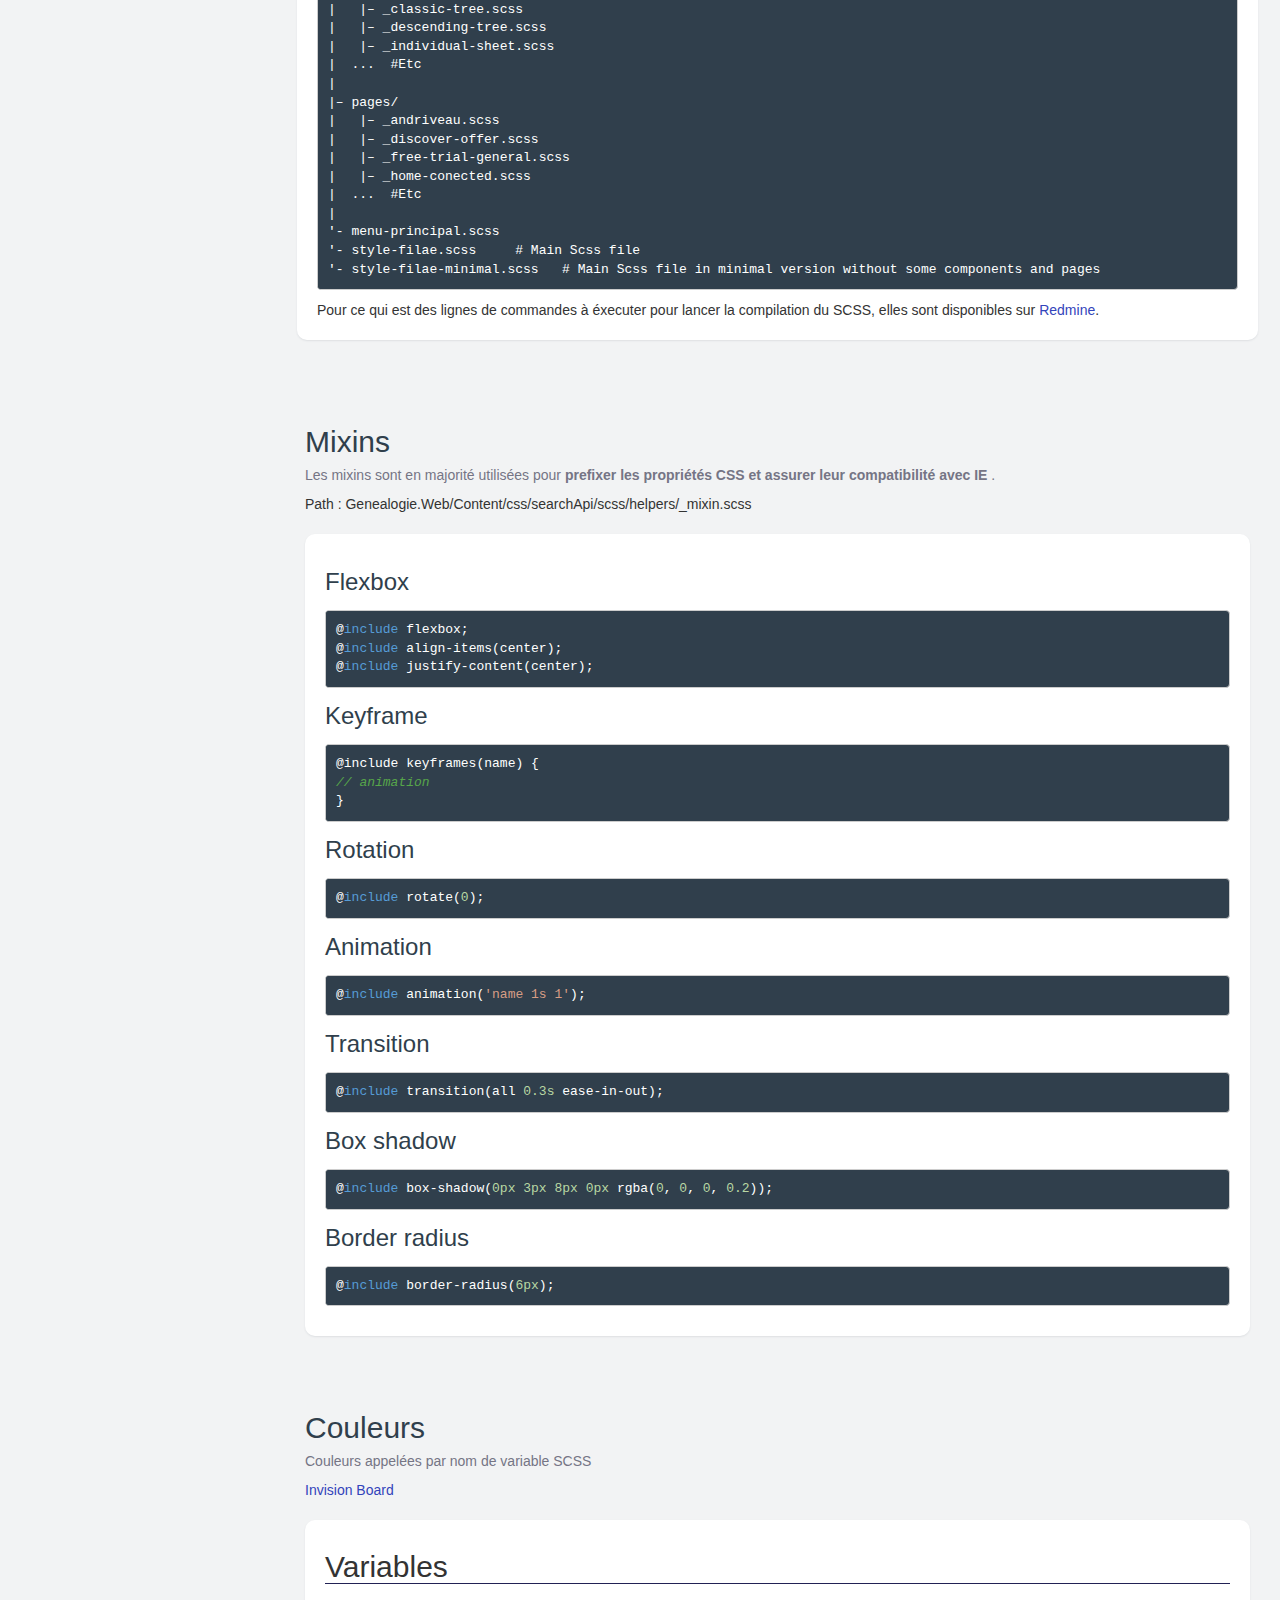
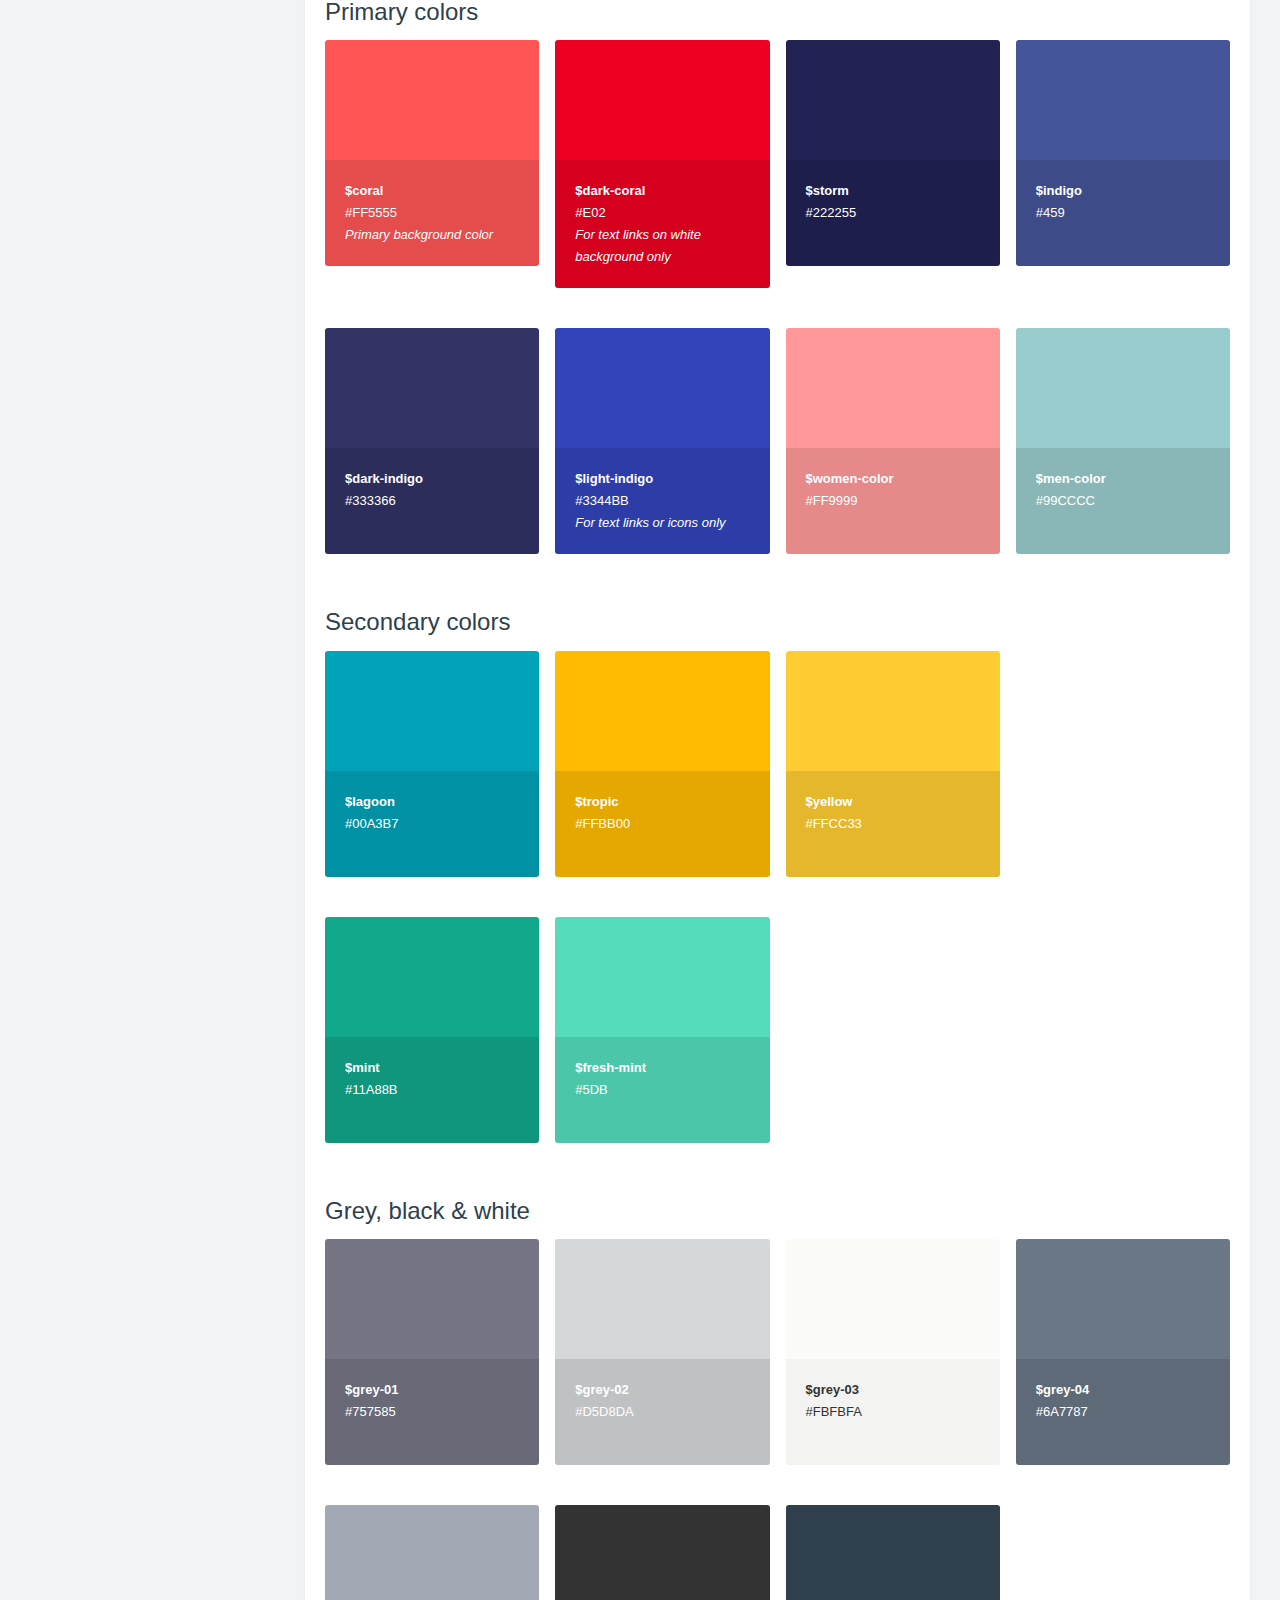
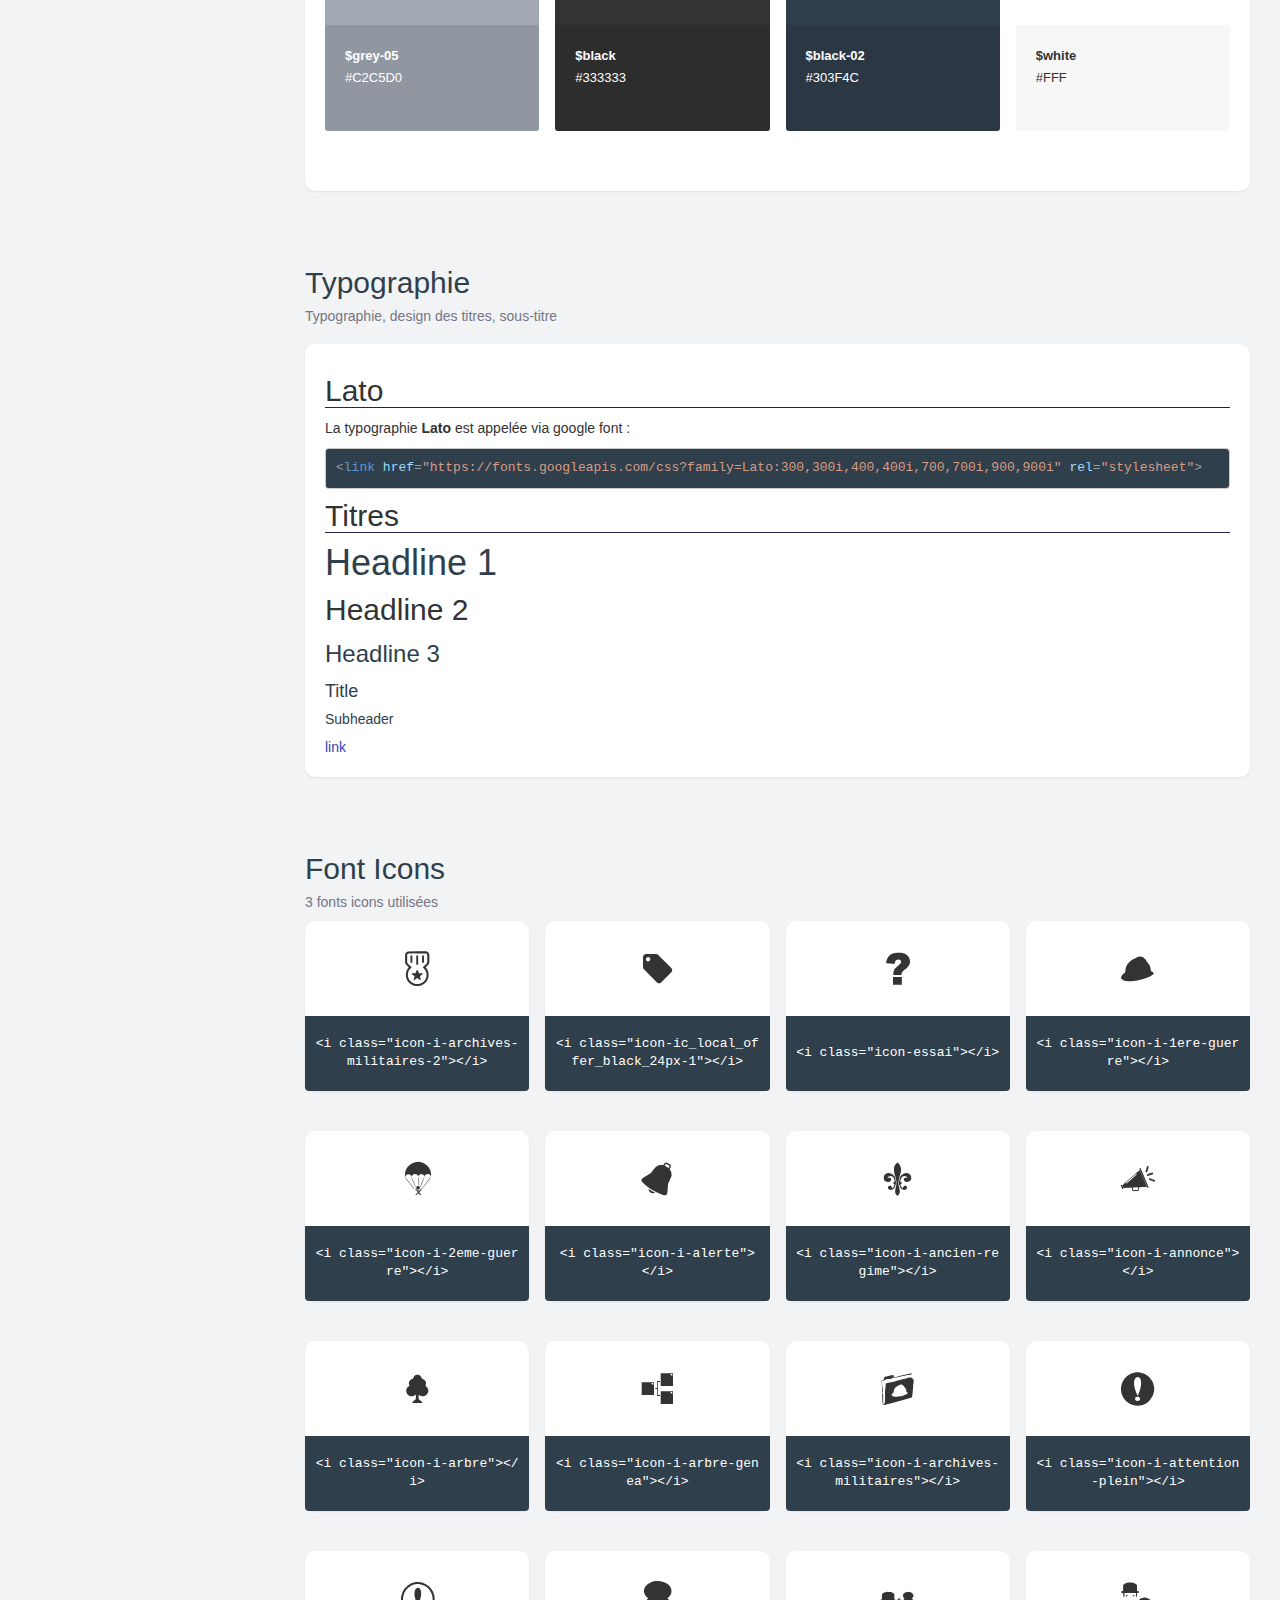
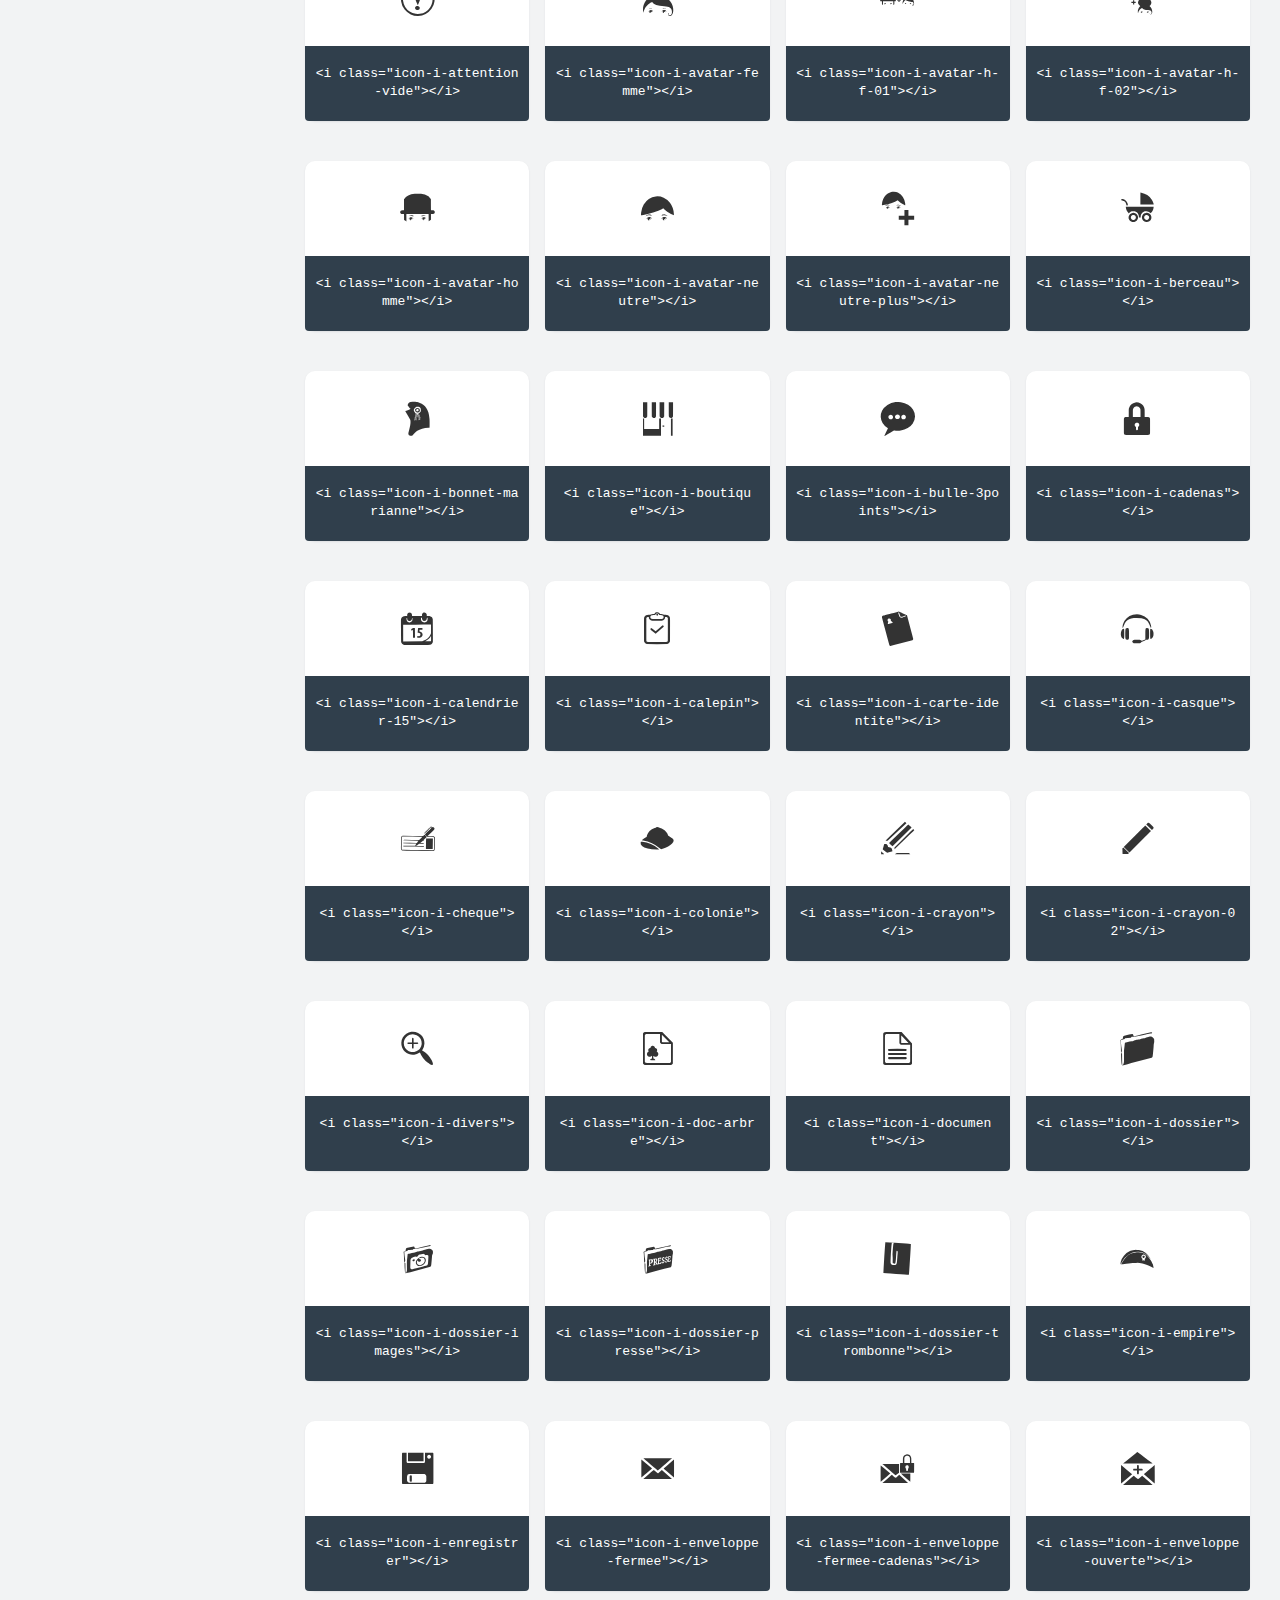
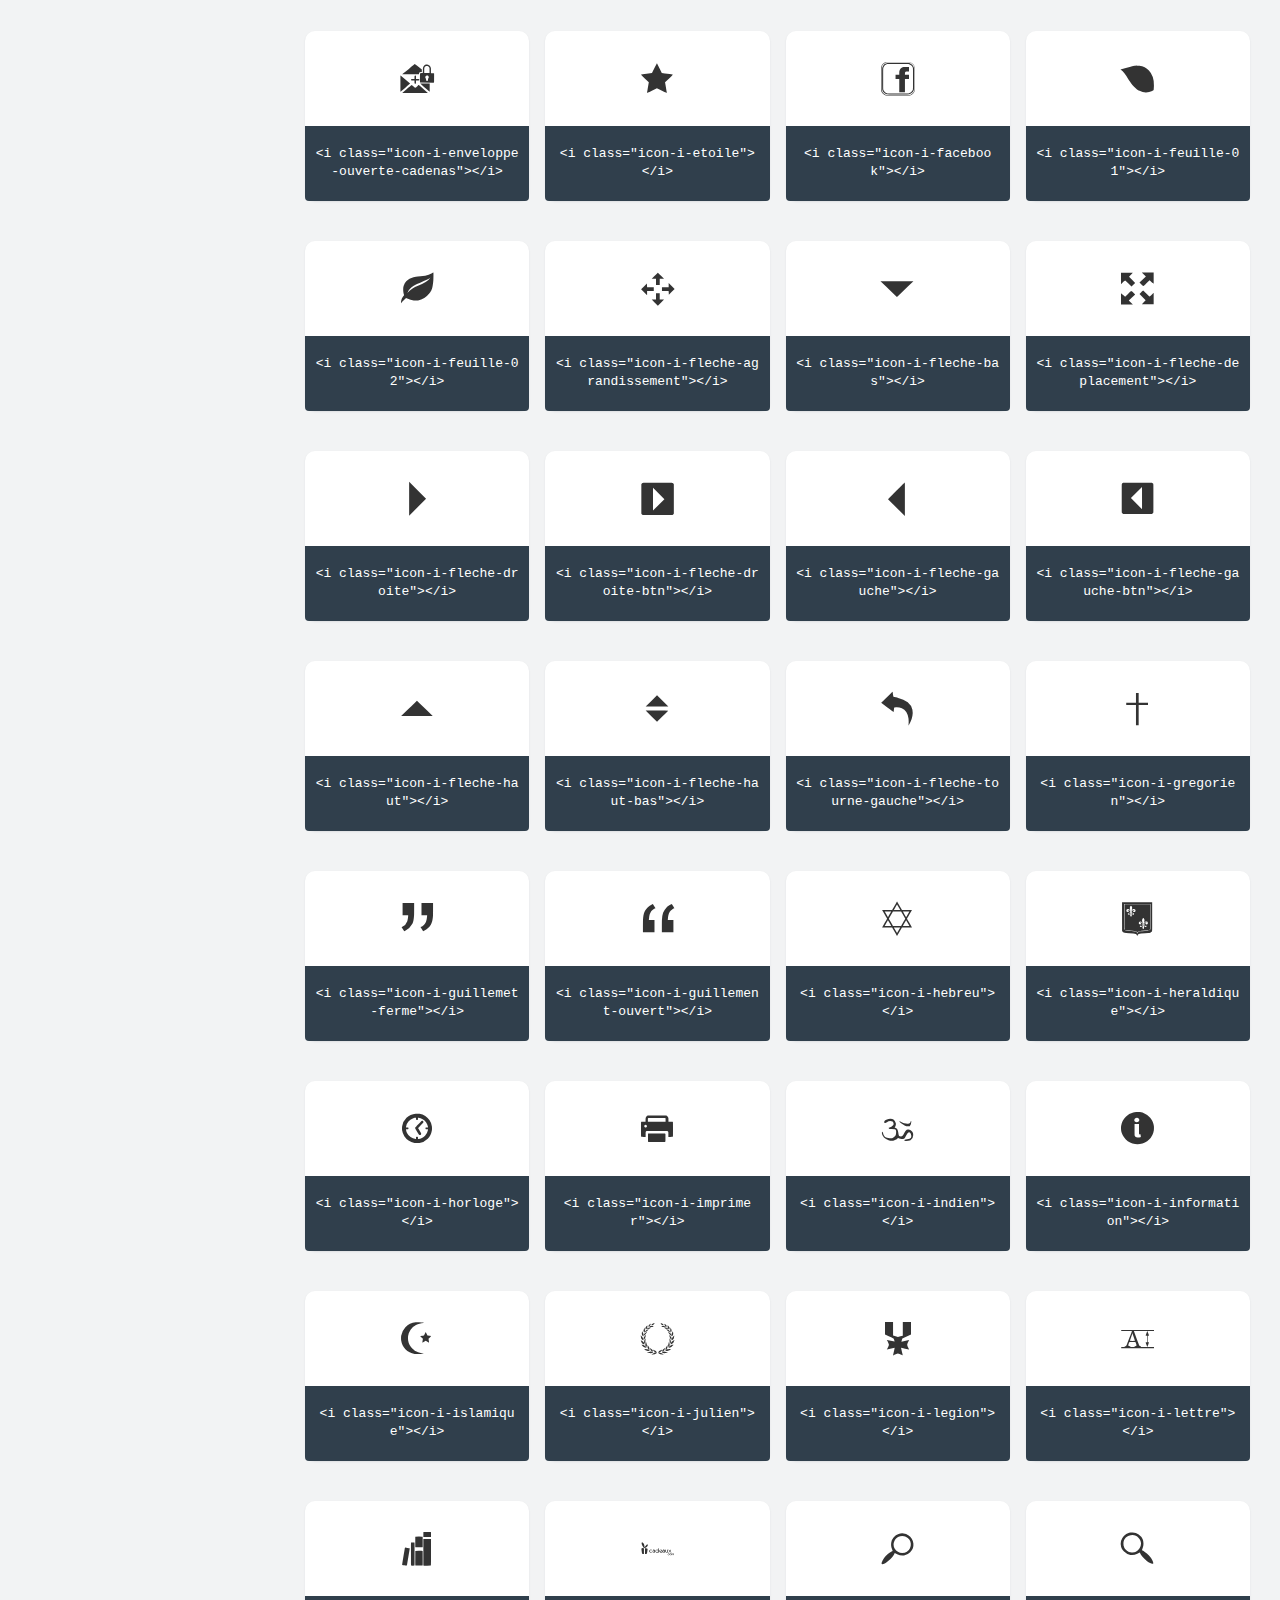
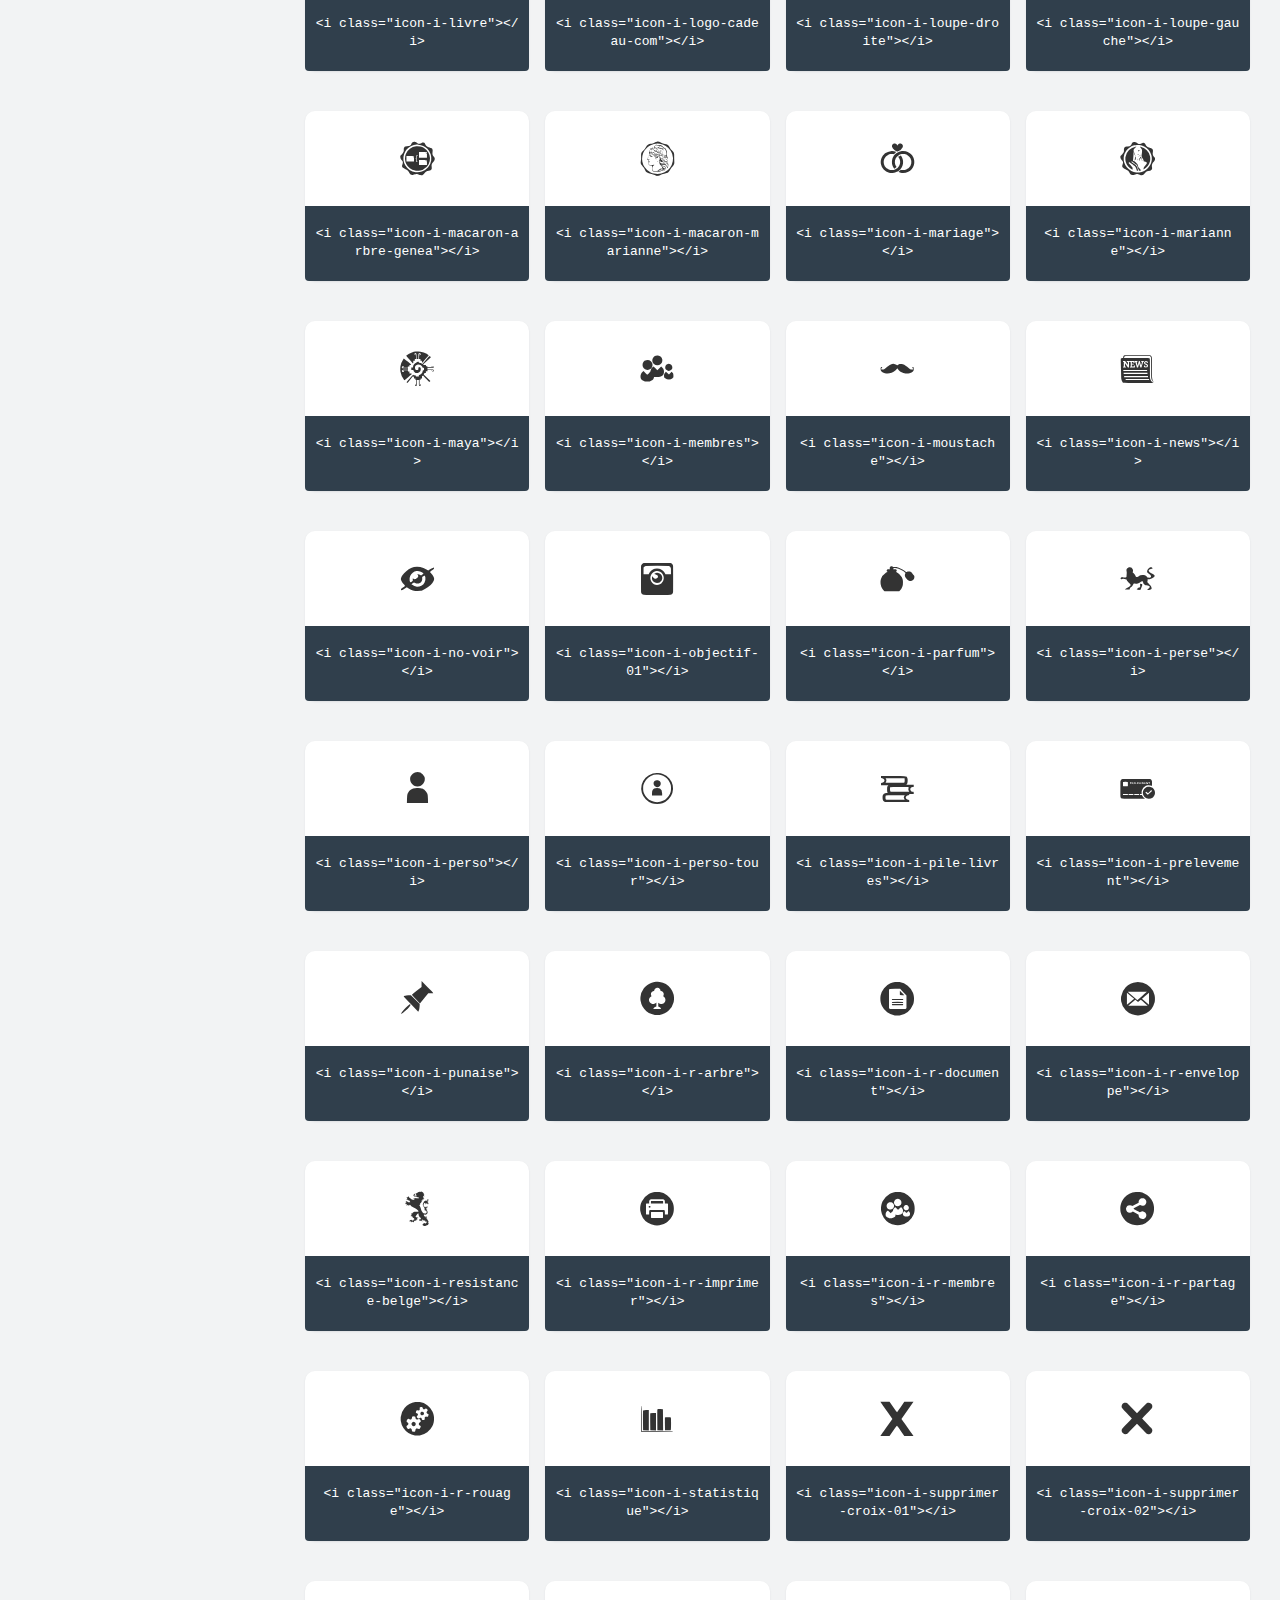
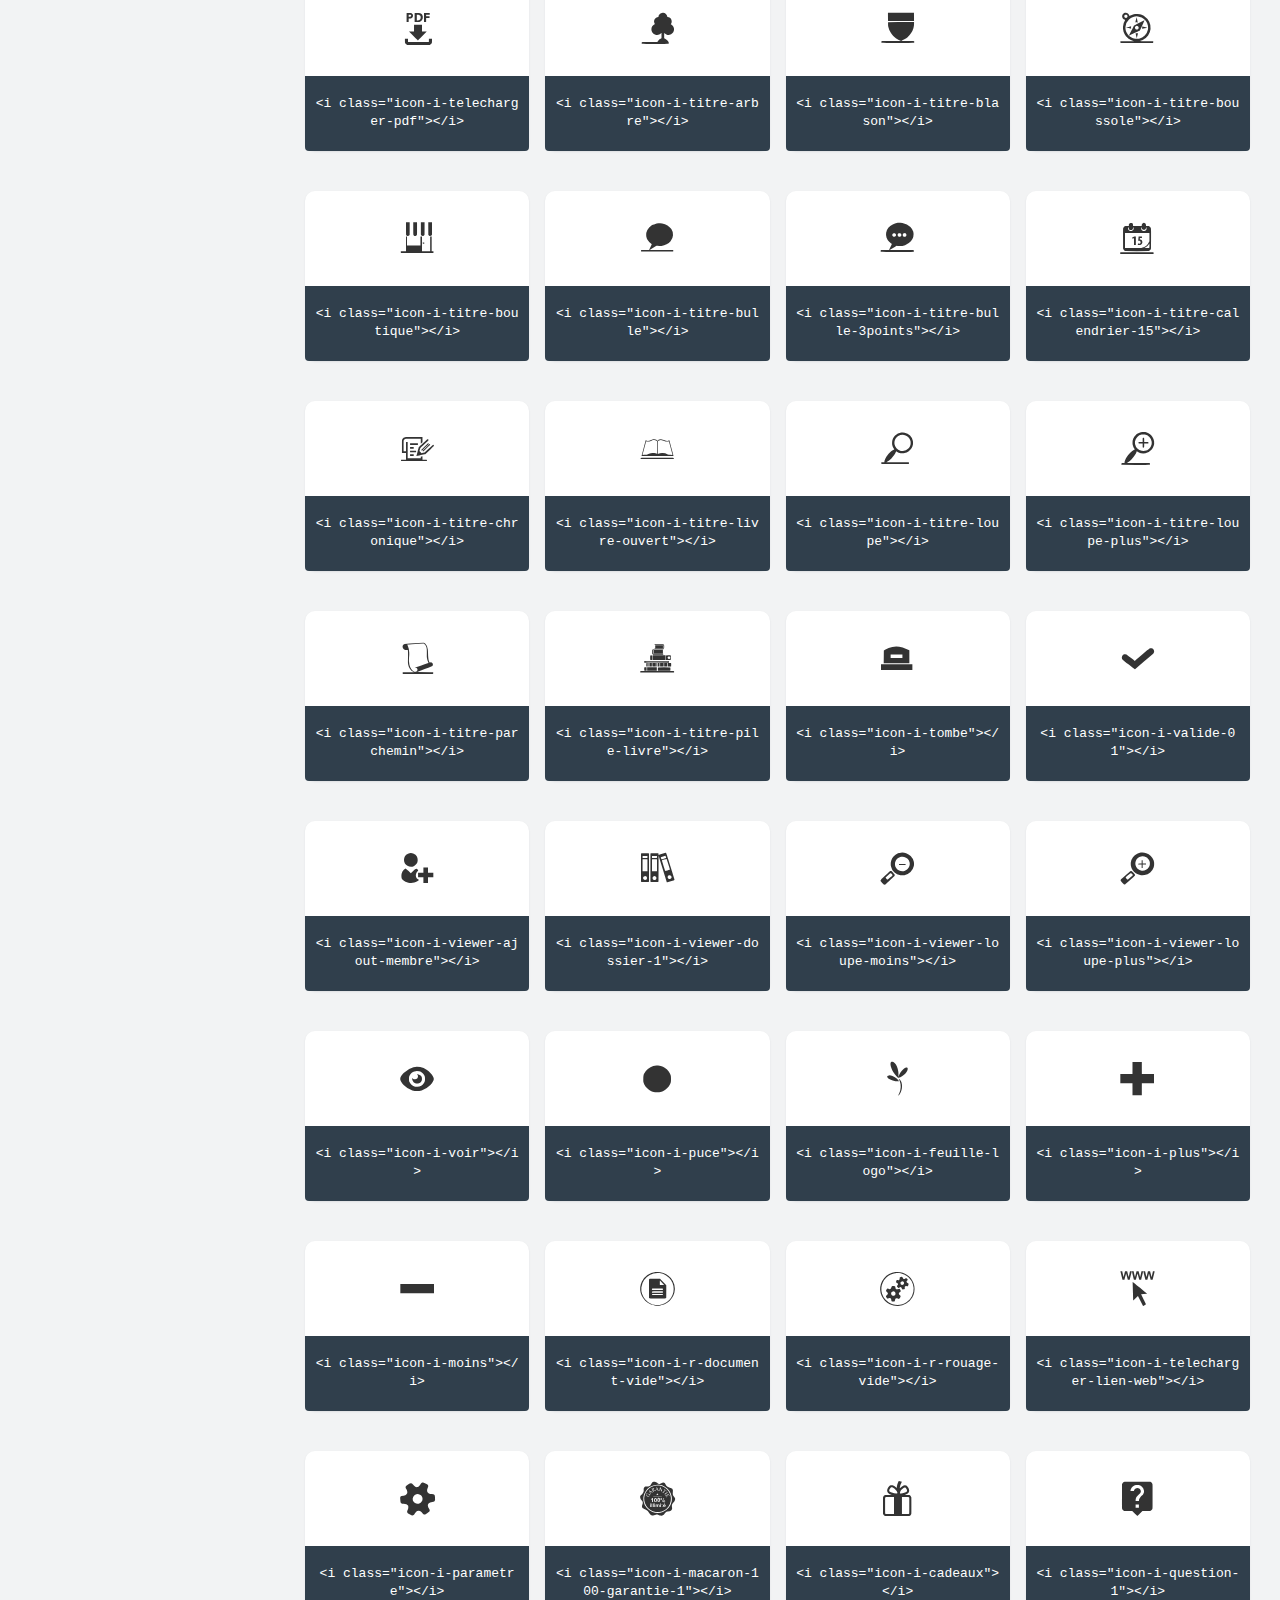
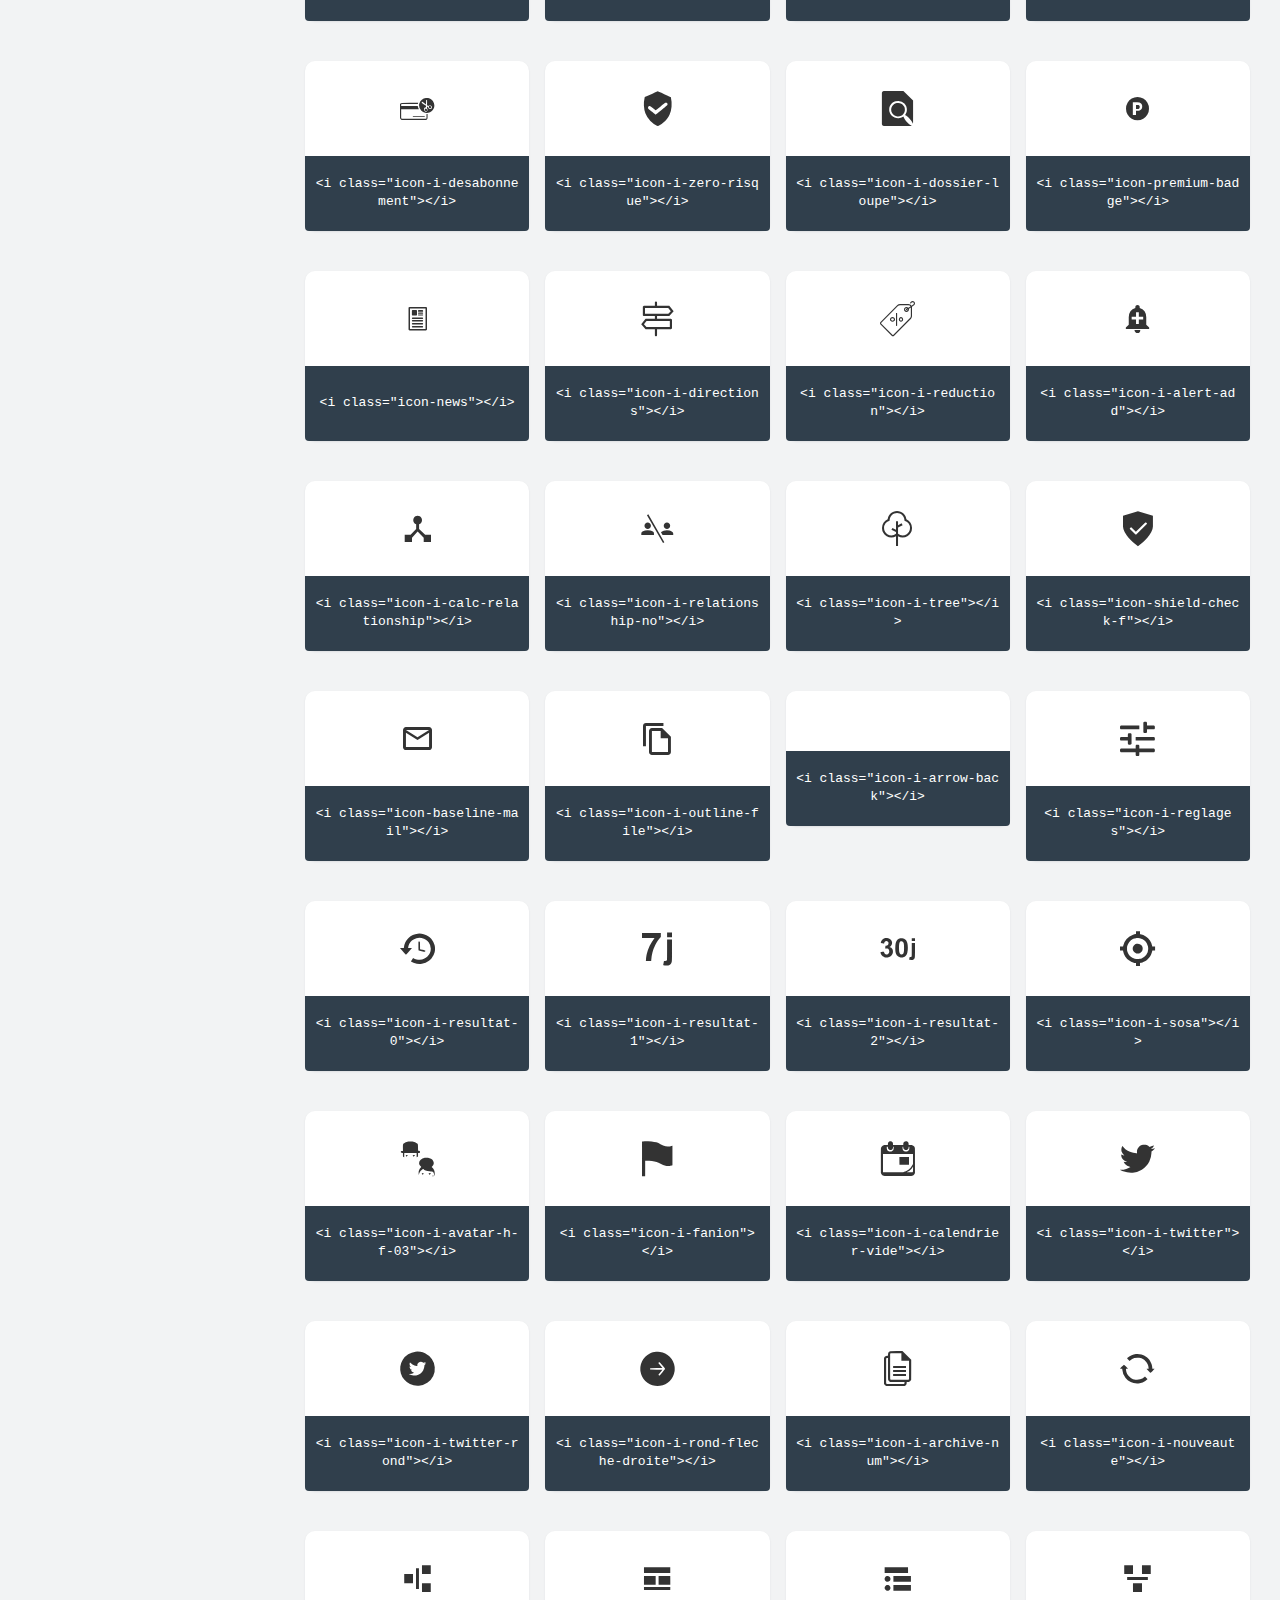
==== commit c29d4b1c: "fix spelling mistakes" ====
--- a/index.html
+++ b/index.html
@@ -1,6281 +1,6641 @@
-
-<html lang="fr">
-    <head>
-      <meta charset="UTF-8">
-      <meta name="viewport" content="width=device-width, initial-scale=1.0">
-      <meta http-equiv="X-UA-Compatible" content="ie=edge">
-      <title>Style guide</title>
-    
-      <!-- Vendor CSS -->
-      <link rel="stylesheet" href="https://maxcdn.bootstrapcdn.com/bootstrap/3.3.7/css/bootstrap.min.css">
-      <link rel="stylesheet" href="https://www.filae.com/v4/genealogie/content/css/bootstrap-select.min.css">
-      <link rel="stylesheet" href="https://www.filae.com/v4/genealogie/content/css/bootstrap/bootstrap-switch.css">
-      <link rel="stylesheet" href="https://www.filae.com/v4/genealogie/Content/css/owl.carousel.css">
-      <link href="https://www.filae.com/v4/genealogie/Content/css/css/bootstrap/bootstrap-tagsinput.css" rel="stylesheet" />
-      <link rel="stylesheet" href="content/scripts/highlightjs/styles/vs2015.css">
-    
-      <!-- Font -->
-      <link href="https://fonts.googleapis.com/icon?family=Material+Icons" rel="stylesheet">
-    
-      <!-- CSS WEBAPP + CUSTOM FOR STYLEGUIDE -->
-      <link href='content/stylesheets/css/pages/free-trial.css' rel='stylesheet' media='screen'>
-      <link href='content/stylesheets/css/style-filae.css' rel='stylesheet' media='screen'>
-      <link href="http://filae.com/v4/genealogie/Content/css/jquery.mCustomScrollbar.css">
-    </head>
-    
-    <body id="styleguide">
-        <div class="wrapper">
-            <i class="material-icons menu-button" id="menu-button">menu</i>
-            <!-- Sidebar  -->
-            <nav id="navbar" class="sidebar sidebar__container" style="overflow: auto;">
-                <div id="mCSB_1" class="mCustomScrollBox mCS-minimal mCSB_vertical mCSB_outside" style="max-height: 646px;"
-                     tabindex="0">
-                    <div id="mCSB_1_container" class="mCSB_container" style="position:relative; top:0; left:0;" dir="ltr">
-                        <div class="sidebar__header">
-                            <img src="content/img/logo-filae.svg" alt="logo filae">
-                        </div>
-    
-                        <ul class="list-unstyled sidebar__item components">
-                            <li class="active">
-                                <p>
-                                    <a class="sidebar__title" data-toggle="collapse" href="#collapseDesign" role="button" aria-expanded="false"
-                                       aria-controls="collapseExample">
-                                        GENERAL
-                                    </a>
-                                </p>
-    
-                                <div class="collapse" id="collapseDesign">
-                                    <ul class="list-unstyled collapse show dropdown dropdown__container" id="homeSubmenu">
-                                        <li>
-                                            <a href="#stack" class="dropdown__link">Stack technique</a>
-                                        </li>
-                                        <li>
-                                            <a href="#structure" class="dropdown__link">Structure SCSS</a>
-                                        </li>
-                                        <li>
-                                            <a href="pages/grid.html" target="_blank" class="dropdown__link">Grille</a>
-                                        </li>
-                                        <li class="dropdown__item">
-                                            <a href="#mixins" class="dropdown__link">Mixins</a>
-                                        </li>
-                                        <li class="dropdown__item">
-                                            <a href="#colors" class="dropdown__link">Couleurs</a>
-                                        </li>
-                                        <li class="dropdown__item">
-                                            <a href="#typo" class="dropdown__link">Typographie</a>
-                                        </li>
-                                        
-                                        <li class="dropdown__item">
-                                            <a href="#font-icons" class="dropdown__link">Font Icons</a>
-                                        </li>
-                                        <li>
-                                            <a href="#animations" class="dropdown__link">Animations</a>
-                                        </li>
-                                    </ul>
-                                </div>
-                            </li>
-                        </ul>
-    
-                        <ul class="list-unstyled components sidebar__item">
-                            <li class="active">
-                                <p class="sidebar__title-container">
-                                    <a class="sidebar__title" data-toggle="collapse" href="#collapseComponents" role="button" aria-expanded="false"
-                                       aria-controls="collapseExample">
-                                        COMPONENTS
-                                    </a>
-                                </p>
-    
-                                <div class="collapse" id="collapseComponents">
-                                    <ul class="list-unstyled collapse show dropdown dropdown__container" id="homeSubmenu">
-                                        <li class="dropdown__item">
-                                            <a href="#cta" class="dropdown__link">Call to action</a>
-                                        </li>
-                                        <li>
-                                            <a href="#inputs" class="dropdown__link">Input</a>
-                                        </li>
-                                        <li>
-                                            <a href="#dropdown" class="dropdown__link">Dropdown</a>
-                                        </li>
-                                        <li>
-                                            <a href="#checkbox" class="dropdown__link">Checkbox</a>
-                                        </li>
-                                        <li>
-                                            <a href="#alerts" class="dropdown__link">Alert</a>
-                                        </li>
-    
-                                        <li>
-                                            <a href="#switch" class="dropdown__link">Switch</a>
-                                        </li>
-    
-                                        <li>
-                                            <a href="#collapse" class="dropdown__link">Collapse</a>
-                                        </li>
-    
-                                        <li>
-                                            <a href="#pagination" class="dropdown__link">Pagination</a>
-                                        </li>
-                                        <li>
-                                            <a href="#modal" class="dropdown__link">Modal</a>
-                                        </li>
-    
-                                        <li>
-                                            <a href="#slider" class="dropdown__link">Slider</a>
-                                        </li>
-    
-                                        <li>
-                                            <a href="#progressbar" class="dropdown__link">Progress bar</a>
-                                        </li>
-    
-                                        <li>
-                                            <a href="#quote" class="dropdown__link">Quote</a>
-                                        </li>
-                                        <li>
-                                            <a href="#message" class="dropdown__link">Messages</a>
-                                        </li>
-    
-                                    </ul>
-                                </div>
-                            </li>
-                        </ul>
-    
-                        <ul class="list-unstyled components sidebar__item">
-                            <li class="active">
-                                <p class="sidebar__title-container">
-                                    <a class="sidebar__title" data-toggle="collapse" href="#collapseRessources" role="button"
-                                       aria-expanded="false" aria-controls="collapseExample">RESSOURCES</a>
-                                </p>
-    
-                                <div class="collapse" id="collapseRessources">
-                                    <ul class="list-unstyled collapse show dropdown dropdown__container" id="homeSubmenu">
-                                        <li class="dropdown__item">
-                                            <a href="#url" class="dropdown__link">URL</a>
-                                        </li>
-                                    </ul>
-                                </div>
-                            </li>
-                        </ul>
-    
-                        <ul class="list-unstyled components sidebar__item">
-                            <li class="active">
-                                <p>
-                                    <a class="sidebar__title soon" data-toggle="collapse" href="#collapseTemplate" role="button"
-                                       aria-expanded="false" aria-controls="collapseExample">TEMPLATE<span class="soon-tag">SOON</span></a>
-                                </p>
-    
-                                <div class="collapse" id="collapseTemplate">
-                                    <ul class="list-unstyled collapse show" id="homeSubmenu"></ul>
-                                </div>
-                            </li>
-                        </ul>
-            </nav>
-    
-            <div class="content">
-                <div class="container">
-                    <div class="row">
-                        <section class="section section__container" id="stack">
-                            <h2>Stack Technique</h2>
-                            <section class="section__content">
-                                <div class="row stack">
-                                    <div class="col-xs-4 col-sm-3">
-                                        <div class="row" data-toggle="tooltip" data-placement="bottom" title="HTML">
-                                            <div class="stack__item"><img src="content/img/logo-stack-html.png" alt="logo html"></div>
-                                        </div>
-                                    </div>
-                                    <div class="col-xs-4 col-sm-3">
-                                        <div class="row" data-toggle="tooltip" data-placement="bottom" title="SCSS">
-                                            <div class="stack__item"><img src="content/img/logo-stack-scss.png" alt="logo scss"></div>
-                                        </div>
-                                    </div>
-                                    <div class="col-xs-4 col-sm-3">
-                                        <div class="row" data-toggle="tooltip" data-placement="bottom" title="Bootstrap">
-                                            <div class="stack__item"><img src="content/img/logo-stack-bootstrap.png" alt="logo bootstrap"></div>
-                                        </div>
-                                    </div>
-                                    <div class="col-xs-4 col-sm-3">
-                                        <div class="row" data-toggle="tooltip" data-placement="bottom" title="ASP.NET / RAZOR">
-                                            <div class="stack__item"><img src="content/img/logo-stack-asp.png" alt="Logo asp.net"></div>
-                                        </div>
-                                    </div>
-                                    <div class="col-xs-4 col-sm-3">
-                                        <div class="row" data-toggle="tooltip" data-placement="bottom" title="jQuery">
-                                            <div class="stack__item"><img src="content/img/logo-stack-jquery.png" alt="Logo jquery"></div>
-                                        </div>
-                                    </div>
-                                    <div class="col-xs-4 col-sm-3">
-                                        <div class="row" data-toggle="tooltip" data-placement="bottom" title="Github">
-                                            <div class="stack__item"><img src="content/img/logo-stack-github.png" alt="Logo Github"></div>
-                                        </div>
-                                    </div>
-                                    <div class="col-xs-4 col-sm-3">
-                                        <div class="row" data-toggle="tooltip" data-placement="bottom" title="Trello">
-                                            <div class="stack__item"><img src="content/img/logo-stack-trello.png" alt="Logo Trello"></div>
-                                        </div>
-                                    </div>
-                        
-                                    <div class="col-xs-4 col-sm-3">
-                                        <div class="row" data-toggle="tooltip" data-placement="bottom" title="Jira">
-                                            <div class="stack__item"><img src="content/img/logo-stack-jira.png" alt="Logo Jira"></div>
-                                        </div>
-                                    </div>
-                                </div>
-                            </section>
-                        </section>
-                        <div class="section section__container" id="structure">
-                            <h2>Structure</h2>
-                            <h5 class="subtitle">Fichiers SCSS de la plateforme situé dans le dossier : Genealogie.Web\Content\styleguide\content\scss\</h5>
-                            <section class="section__content">
-                                <pre><code>scss/
-    |
-    |– components/
-    |   |– _alert.scss
-    |   |– _banner.scss
-    |   |– _button.scss
-    |   |– _captcha.scss
-    |  ...  #Etc
-    |
-    |– general/
-    |   |– _fonts.scss
-    |   |– _general.scss
-    |   |– _navigation.scss
-    |   |– _old-style.scss
-    |
-    |– helpers/
-    |   |– _animations.scss
-    |   |– _useful-classname.scss
-    |   |– _variables.scss
-    |   |– mixin/
-    |       |– _mixin.scss
-    |       |– flex
-    |           |– _flex-mixin.scss
-    |
-    |– layout/
-    |   |– _ascending-tree.scss
-    |   |– _classic-tree.scss
-    |   |– _descending-tree.scss
-    |   |– _individual-sheet.scss
-    |  ...  #Etc
-    |
-    |– pages/
-    |   |– _andriveau.scss
-    |   |– _discover-offer.scss
-    |   |– _free-trial-general.scss
-    |   |– _home-conected.scss
-    |  ...  #Etc
-    |
-    '- menu-principal.scss
-    '- style-filae.scss     # Main Scss file
-    '- style-filae-minimal.scss   # Main Scss file in minimal version without some components and pages
-    </code></pre>
-                                Pour ce qui est des lignes de commandes à éxecuter pour lancer la compilation du SCSS, elles sont disponibles sur <a target="_blank" href="http://redmine.filae.com/projects/genealogie/wiki/Helper_int%C3%A9gration">Redmine</a>.
-    
-                            </div>
-                            </section>
-                        </div>
-                        <section class="section section__container" id="mixins">
-                                <h2>Mixins</h2>
-                                <h5 class="subtitle">
-                                    Les mixins sont en majorité utilisées pour <strong>
-                                        prefixer les propriétés CSS et
-                                        assurer leur compatibilité avec IE
-                                    </strong>.
-                                </h5>
-                                <p>Path : Genealogie.Web/Content/css/searchApi/scss/helpers/_mixin.scss</p>
-                                <section class="section__content">
-                                    <h3>Flexbox</h3>
-                                    <pre><code>@include flexbox;
-        @include align-items(center);
-        @include justify-content(center);</code></pre>
-                                    <h3>Keyframe</h3>
-                                    <pre><code>@include keyframes(name) {
-            // animation
-        }</code></pre>
-                                    <h3>Rotation</h3>
-                                    <pre><code>@include rotate(0);</code></pre>
-                                    <h3>Animation</h3>
-                                    <pre><code>@include animation('name 1s 1');</code></pre>
-                                    <h3>Transition</h3>
-                                    <pre><code>@include transition(all 0.3s ease-in-out);</code></pre>
-                                    <h3>Box shadow</h3>
-                                    <pre><code>@include box-shadow(0px 3px 8px 0px rgba(0, 0, 0, 0.2));</code></pre>
-                                    <h3>Border radius</h3>
-                                    <pre><code>@include border-radius(6px);</code></pre>
-        
-                            </section>
-                        </section>
-    
-                        <section class="section section__container" id="colors">
-                            <h2>Couleurs</h2>
-                            <h5 class="subtitle">Couleurs appelé par nom de variable SCSS</h5>
-                            <a href="https://projects.invisionapp.com/d/main#/projects/boards/4662047" target="_blank">Invision Board</a>
-                            <section class="section__content">
-                                <section class="title">
-                                    <h2 class="title-minisection">Variables</h2>
-                                    <h3>Primary colors</h3>
-                                    <div class="row">
-                                        <div class="col-xs-12 col-sm-6 col-md-6 col-lg-3">
-                                            <div onclick="CopyBg(this)" class="color-block coral">
-                                                <div class="overlay">
-                                                    <a class="text btn btn-default-bkgd">Click to copy</a>
-                                                </div>
-                                                <div class="color-info">
-                                                    <strong>$coral</strong>
-                                                    <span>#FF5555</span>
-                                                    <em>Primary background color</em>
-                                                </div>
-                                            </div>
-                                        </div>
-    
-                                        <div class="col-xs-12 col-sm-6 col-md-6 col-lg-3">
-                                            <div onclick="CopyBg(this)" class="color-block dark-coral">
-                                                <div class="overlay">
-                                                    <a class="text btn btn-default-bkgd">Click to copy</a>
-                                                </div>
-                                                <div class="color-info">
-                                                    <strong>$dark-coral</strong>
-                                                    <span>#E02</span>
-                                                    <em> For text links on white background only</em>
-                                                </div>
-                                            </div>
-                                        </div>
-    
-                                        <div class="col-xs-12 col-sm-6 col-md-6 col-lg-3">
-                                            <div onclick="CopyBg(this)" class="color-block storm">
-                                                <div class="overlay">
-                                                    <a class="text btn btn-default-bkgd">Click to copy</a>
-                                                </div>
-                                                <div class="color-info">
-                                                    <strong>$storm</strong>
-                                                    <span>#222255</span>
-                                                    <em>&nbsp;</em>
-                                                </div>
-                                            </div>
-                                        </div>
-    
-                                        <div class="col-xs-12 col-sm-6 col-md-6 col-lg-3">
-                                            <div onclick="CopyBg(this)" class="color-block indigo">
-                                                <div class="overlay">
-                                                    <a class="text btn btn-default-bkgd">Click to copy</a>
-                                                </div>
-                                                <div class="color-info">
-                                                    <strong>$indigo</strong>
-                                                    <span>#459</span>
-                                                    <em>&nbsp;</em>
-                                                </div>
-                                            </div>
-                                        </div>
-                                    </div>
-    
-                                    <div class="row">
-                                        <div class="col-xs-12 col-sm-6 col-md-6 col-lg-3">
-                                            <div onclick="CopyBg(this)" class="color-block dark-indigo">
-                                                <div class="overlay">
-                                                    <a class="text btn btn-default-bkgd">Click to copy</a>
-                                                </div>
-                                                <div class="color-info">
-                                                    <strong>$dark-indigo</strong>
-                                                    <span>#333366</span>
-                                                    <em>&nbsp;</em>
-                                                </div>
-                                            </div>
-                                        </div>
-                                        <div class="col-xs-12 col-sm-6 col-md-6 col-lg-3">
-                                            <div onclick="CopyBg(this)" class="color-block light-indigo">
-                                                <div class="overlay">
-                                                    <a class="text btn btn-default-bkgd">Click to copy</a>
-                                                </div>
-                                                <div class="color-info">
-                                                    <strong>$light-indigo</strong>
-                                                    <span>#3344bb</span>
-                                                    <em>For text links or icons only</em>
-                                                </div>
-                                            </div>
-                                        </div>
-                                        <div class="col-xs-12 col-sm-6 col-md-6 col-lg-3">
-                                            <div onclick="CopyBg(this)" class="color-block woman">
-                                                <div class="overlay">
-                                                    <a class="text btn btn-default-bkgd">Click to copy</a>
-                                                </div>
-                                                <div class="color-info">
-                                                    <strong>$women-color</strong>
-                                                    <span>#ff9999</span>
-                                                    <em>&nbsp;</em>
-                                                </div>
-                                            </div>
-                                        </div>
-    
-                                        <div class="col-xs-12 col-sm-6 col-md-6 col-lg-3">
-                                            <div onclick="CopyBg(this)" class="color-block man">
-                                                <div class="overlay">
-                                                    <a class="text btn btn-default-bkgd">Click to copy</a>
-                                                </div>
-                                                <div class="color-info">
-                                                    <strong>$men-color</strong>
-                                                    <span>#99cccc</span>
-                                                    <em>&nbsp;</em>
-                                                </div>
-                                            </div>
-                                        </div>
-                                    </div>
-    
-                                    <h3>Secondary colors</h3>
-                                    <div class="row">
-                                        <div class="col-xs-12 col-sm-6 col-md-6 col-lg-3">
-                                            <div onclick="CopyBg(this)" class="color-block lagoon">
-                                                <div class="overlay">
-                                                    <a class="text btn btn-default-bkgd">Click to copy</a>
-                                                </div>
-                                                <div class="color-info">
-                                                    <strong>$lagoon</strong>
-                                                    <span>#00A3B7</span>
-                                                    <em>&nbsp;</em>
-                                                </div>
-                                            </div>
-                                        </div>
-    
-                                        <div class="col-xs-12 col-sm-6 col-md-6 col-lg-3">
-                                            <div onclick="CopyBg(this)" class="color-block tropic">
-                                                <div class="overlay">
-                                                    <a class="text btn btn-default-bkgd">Click to copy</a>
-                                                </div>
-                                                <div class="color-info">
-                                                    <strong>$tropic</strong>
-                                                    <span>#FFBB00</span>
-                                                    <em>&nbsp;</em>
-                                                </div>
-                                            </div>
-                                        </div>
-                                        <div class="col-xs-12 col-sm-6 col-md-6 col-lg-3">
-                                            <div onclick="CopyBg(this)" class="color-block yellow">
-                                                <div class="overlay">
-                                                    <a class="text btn btn-default-bkgd">Click to copy</a>
-                                                </div>
-                                                <div class="color-info">
-                                                    <strong>$yellow</strong>
-                                                    <span>#FFCC33</span>
-                                                    <em>&nbsp;</em>
-                                                </div>
-                                            </div>
-                                        </div>
-                                    </div>
-                                    <div class="row">
-                                        <div class="col-xs-12 col-sm-6 col-md-6 col-lg-3">
-                                            <div onclick="CopyBg(this)" class="color-block mint">
-                                                <div class="overlay">
-                                                    <a class="text btn btn-default-bkgd">Click to copy</a>
-                                                </div>
-                                                <div class="color-info">
-                                                    <strong>$mint</strong>
-                                                    <span>#11A88B</span>
-                                                    <em>&nbsp;</em>
-                                                </div>
-                                            </div>
-                                        </div>
-    
-                                        <div class="col-xs-12 col-sm-6 col-md-6 col-lg-3">
-                                            <div onclick="CopyBg(this)" class="color-block fresh-mint">
-                                                <div class="overlay">
-                                                    <a class="text btn btn-default-bkgd">Click to copy</a>
-                                                </div>
-                                                <div class="color-info">
-                                                    <strong>$fresh-mint</strong>
-                                                    <span>#5DB</span>
-                                                    <em>&nbsp;</em>
-                                                </div>
-                                            </div>
-                                        </div>
-                                    </div>
-                                    <h3>Grey, black & white</h3>
-                                    <div class="row">
-                                        <div class="col-xs-12 col-sm-6 col-md-6 col-lg-3">
-                                            <div onclick="CopyBg(this)" class="color-block grey-01">
-                                                <div class="overlay">
-                                                    <a class="text btn btn-default-bkgd">Click to copy</a>
-                                                </div>
-                                                <div class="color-info">
-                                                    <strong>$grey-01</strong>
-                                                    <span>#757585</span>
-                                                    <em>&nbsp;</em>
-                                                </div>
-                                            </div>
-                                        </div>
-    
-                                        <div class="col-xs-12 col-sm-6 col-md-6 col-lg-3">
-                                            <div onclick="CopyBg(this)" class="color-block grey-02">
-                                                <div class="overlay">
-                                                    <a class="text btn btn-default-bkgd">Click to copy</a>
-                                                </div>
-                                                <div class="color-info">
-                                                    <strong>$grey-02</strong>
-                                                    <span>#D5D8DA</span>
-                                                    <em>&nbsp;</em>
-                                                </div>
-                                            </div>
-                                        </div>
-    
-                                        <div class="col-xs-12 col-sm-6 col-md-6 col-lg-3">
-                                            <div onclick="CopyBg(this)" class="color-block grey-03">
-                                                <div class="overlay">
-                                                    <a class="text btn btn-default-bkgd">Click to copy</a>
-                                                </div>
-                                                <div class="color-info color-info--black">
-                                                    <strong>$grey-03</strong>
-                                                    <span>#FBFBFA</span>
-                                                    <em>&nbsp;</em>
-                                                </div>
-                                            </div>
-                                        </div>
-                                        <div class="col-xs-12 col-sm-6 col-md-6 col-lg-3">
-                                            <div onclick="CopyBg(this)" class="color-block grey-04">
-                                                <div class="overlay">
-                                                    <a class="text btn btn-default-bkgd">Click to copy</a>
-                                                </div>
-                                                <div class="color-info">
-                                                    <strong>$grey-04</strong>
-                                                    <span>#6a7787</span>
-                                                    <em>&nbsp;</em>
-                                                </div>
-                                            </div>
-                                        </div>
-                                        <div class="col-xs-12 col-sm-6 col-md-6 col-lg-3">
-                                            <div onclick="CopyBg(this)" class="color-block grey-05">
-                                                <div class="overlay">
-                                                    <a class="text btn btn-default-bkgd">Click to copy</a>
-                                                </div>
-                                                <div class="color-info">
-                                                    <strong>$grey-05</strong>
-                                                    <span>#C2C5D0</span>
-                                                    <em>&nbsp;</em>
-                                                </div>
-                                            </div>
-                                        </div>
-                                        <div class="col-xs-12 col-sm-6 col-md-6 col-lg-3">
-                                            <div onclick="CopyBg(this)" class="color-block black">
-                                                <div class="overlay">
-                                                    <a class="text btn btn-default-bkgd">Click to copy</a>
-                                                </div>
-                                                <div class="color-info">
-                                                    <strong>$black</strong>
-                                                    <span>#333333</span>
-                                                    <em>&nbsp;</em>
-                                                </div>
-                                            </div>
-                                        </div>
-                                        <div class="col-xs-12 col-sm-6 col-md-6 col-lg-3">
-                                            <div onclick="CopyBg(this)" class="color-block black-02">
-                                                <div class="overlay">
-                                                    <a class="text btn btn-default-bkgd">Click to copy</a>
-                                                </div>
-                                                <div class="color-info">
-                                                    <strong>$black-02</strong>
-                                                    <span>#303f4c</span>
-                                                    <em>&nbsp;</em>
-                                                </div>
-                                            </div>
-                                        </div>
-                                        <div class="col-xs-12 col-sm-6 col-md-6 col-lg-3">
-                                            <div onclick="CopyBg(this)" class="color-block white">
-                                                <div class="overlay">
-                                                    <a class="text btn btn-default-bkgd">Click to copy</a>
-                                                </div>
-                                                <div class="color-info color-info--black">
-                                                    <strong>$white</strong>
-                                                    <span>#FFF</span>
-                                                    <em>&nbsp;</em>
-                                                </div>
-                                            </div>
-                                        </div>
-                                    </div>
-                                </section>
-                            </section>
-                        </section>
-                        <section class="section section__container" id="typo">
-                            <h2>Typographie</h2>
-                            <h5 class="subtitle">Typographie, design des titres, sous-titre</h5>
-                            <section class="section__content">
-                                <section class="title">
-                                    <h2 class="title-minisection">Lato</h2>
-                                    <p>La typographie <strong>Lato</strong> est appelée via google font :</p>
-                                    <pre><code class="html">&lt;link href=&quot;https://fonts.googleapis.com/css?family=Lato:300,300i,400,400i,700,700i,900,900i&quot; rel=&quot;stylesheet&quot;&gt;</code></pre>
-                                </section>
-    
-                                <section class="title">
-                                    <h2 class="title-minisection">Titres</h2>
-                                    <h1>Headline 1</h1>
-                                    <h2>Headline 2</h2>
-                                    <h3>Headline 3</h3>
-                                    <h4>Title</h4>
-                                    <h5>Subheader</h5>
-                                    <a href="#">link</a>
-                                </section>
-                            </section>
-                        </section>
-    
-                        <section class="section section__container" id="font-icons">
-                            <h2>Font Icons</h2>
-                            <h5 class="subtitle">3 fonts icons utilisées</h5>
-                            <div class="font__container">
-                                <div class="clearfix row">
-                                    <div class="col-sm-12 col-md-6 col-lg-3">
-                                        <div class="icon-card" onclick="CopyIcon(this)" data-toggle="tooltip" data-placement="bottom" title="" data-original-title="Click to copy the html">
-                                            <i class="icon-i-archives-militaires-2"></i>
-                                            <div class="icon-card__footer">
-                                                <pre><code class="nohighlight">&lt;i class="icon-i-archives-militaires-2"&gt;&lt;/i&gt;</code></pre>
-                                            </div>
-                                        </div>
-                                    </div>
-                                    <div class="col-sm-12 col-md-6 col-lg-3">
-                                        <div class="icon-card" onclick="CopyIcon(this)" data-toggle="tooltip" data-placement="bottom" title="" data-original-title="Click to copy the html">
-                                            <i class="icon-ic_local_offer_black_24px-1"></i>
-                                            <div class="icon-card__footer">
-                                                <pre><code class="nohighlight">&lt;i class="icon-ic_local_offer_black_24px-1"&gt;&lt;/i&gt;</code></pre>
-                                            </div>
-                                        </div>
-                                    </div>
-                                    <div class="col-sm-12 col-md-6 col-lg-3">
-                                        <div class="icon-card" onclick="CopyIcon(this)" data-toggle="tooltip" data-placement="bottom" title="" data-original-title="Click to copy the html">
-                                            <i class="icon-essai"></i>
-                                            <div class="icon-card__footer">
-                                                <pre><code class="nohighlight">&lt;i class="icon-essai"&gt;&lt;/i&gt;</code></pre>
-                                            </div>
-                                        </div>
-                                    </div>
-                                    <div class="col-sm-12 col-md-6 col-lg-3">
-                                        <div class="icon-card" onclick="CopyIcon(this)" data-toggle="tooltip" data-placement="bottom" title="" data-original-title="Click to copy the html">
-                                            <i class="icon-i-1ere-guerre"></i>
-                                            <div class="icon-card__footer">
-                                                <pre><code class="nohighlight">&lt;i class="icon-i-1ere-guerre"&gt;&lt;/i&gt;</code></pre>
-                                            </div>
-                                        </div>
-                                    </div>
-                                    <div class="col-sm-12 col-md-6 col-lg-3">
-                                        <div class="icon-card" onclick="CopyIcon(this)" data-toggle="tooltip" data-placement="bottom" title="" data-original-title="Click to copy the html">
-                                            <i class="icon-i-2eme-guerre"></i>
-                                            <div class="icon-card__footer">
-                                                <pre><code class="nohighlight">&lt;i class="icon-i-2eme-guerre"&gt;&lt;/i&gt;</code></pre>
-                                            </div>
-                                        </div>
-                                    </div>
-                                    <div class="col-sm-12 col-md-6 col-lg-3">
-                                        <div class="icon-card" onclick="CopyIcon(this)" data-toggle="tooltip" data-placement="bottom" title="" data-original-title="Click to copy the html">
-                                            <i class="icon-i-alerte"></i>
-                                            <div class="icon-card__footer">
-                                                <pre><code class="nohighlight">&lt;i class="icon-i-alerte"&gt;&lt;/i&gt;</code></pre>
-                                            </div>
-                                        </div>
-                                    </div>
-                                    <div class="col-sm-12 col-md-6 col-lg-3">
-                                        <div class="icon-card" onclick="CopyIcon(this)" data-toggle="tooltip" data-placement="bottom" title="" data-original-title="Click to copy the html">
-                                            <i class="icon-i-ancien-regime"></i>
-                                            <div class="icon-card__footer">
-                                                <pre><code class="nohighlight">&lt;i class="icon-i-ancien-regime"&gt;&lt;/i&gt;</code></pre>
-                                            </div>
-                                        </div>
-                                    </div>
-                                    <div class="col-sm-12 col-md-6 col-lg-3">
-                                        <div class="icon-card" onclick="CopyIcon(this)" data-toggle="tooltip" data-placement="bottom" title="" data-original-title="Click to copy the html">
-                                            <i class="icon-i-annonce"></i>
-                                            <div class="icon-card__footer">
-                                                <pre><code class="nohighlight">&lt;i class="icon-i-annonce"&gt;&lt;/i&gt;</code></pre>
-                                            </div>
-                                        </div>
-                                    </div>
-                                    <div class="col-sm-12 col-md-6 col-lg-3">
-                                        <div class="icon-card" onclick="CopyIcon(this)" data-toggle="tooltip" data-placement="bottom" title="" data-original-title="Click to copy the html">
-                                            <i class="icon-i-arbre"></i>
-                                            <div class="icon-card__footer">
-                                                <pre><code class="nohighlight">&lt;i class="icon-i-arbre"&gt;&lt;/i&gt;</code></pre>
-                                            </div>
-                                        </div>
-                                    </div>
-                                    <div class="col-sm-12 col-md-6 col-lg-3">
-                                        <div class="icon-card" onclick="CopyIcon(this)" data-toggle="tooltip" data-placement="bottom" title="" data-original-title="Click to copy the html">
-                                            <i class="icon-i-arbre-genea"></i>
-                                            <div class="icon-card__footer">
-                                                <pre><code class="nohighlight">&lt;i class="icon-i-arbre-genea"&gt;&lt;/i&gt;</code></pre>
-                                            </div>
-                                        </div>
-                                    </div>
-                                    <div class="col-sm-12 col-md-6 col-lg-3">
-                                        <div class="icon-card" onclick="CopyIcon(this)" data-toggle="tooltip" data-placement="bottom" title="" data-original-title="Click to copy the html">
-                                            <i class="icon-i-archives-militaires"></i>
-                                            <div class="icon-card__footer">
-                                                <pre><code class="nohighlight">&lt;i class="icon-i-archives-militaires"&gt;&lt;/i&gt;</code></pre>
-                                            </div>
-                                        </div>
-                                    </div>
-                                    <div class="col-sm-12 col-md-6 col-lg-3">
-                                        <div class="icon-card" onclick="CopyIcon(this)" data-toggle="tooltip" data-placement="bottom" title="" data-original-title="Click to copy the html">
-                                            <i class="icon-i-attention-plein"></i>
-                                            <div class="icon-card__footer">
-                                                <pre><code class="nohighlight">&lt;i class="icon-i-attention-plein"&gt;&lt;/i&gt;</code></pre>
-                                            </div>
-                                        </div>
-                                    </div>
-                                    <div class="col-sm-12 col-md-6 col-lg-3">
-                                        <div class="icon-card" onclick="CopyIcon(this)" data-toggle="tooltip" data-placement="bottom" title="" data-original-title="Click to copy the html">
-                                            <i class="icon-i-attention-vide"></i>
-                                            <div class="icon-card__footer">
-                                                <pre><code class="nohighlight">&lt;i class="icon-i-attention-vide"&gt;&lt;/i&gt;</code></pre>
-                                            </div>
-                                        </div>
-                                    </div>
-                                    <div class="col-sm-12 col-md-6 col-lg-3">
-                                        <div class="icon-card" onclick="CopyIcon(this)" data-toggle="tooltip" data-placement="bottom" title="" data-original-title="Click to copy the html">
-                                            <i class="icon-i-avatar-femme"></i>
-                                            <div class="icon-card__footer">
-                                                <pre><code class="nohighlight">&lt;i class="icon-i-avatar-femme"&gt;&lt;/i&gt;</code></pre>
-                                            </div>
-                                        </div>
-                                    </div>
-                                    <div class="col-sm-12 col-md-6 col-lg-3">
-                                        <div class="icon-card" onclick="CopyIcon(this)" data-toggle="tooltip" data-placement="bottom" title="" data-original-title="Click to copy the html">
-                                            <i class="icon-i-avatar-h-f-01"></i>
-                                            <div class="icon-card__footer">
-                                                <pre><code class="nohighlight">&lt;i class="icon-i-avatar-h-f-01"&gt;&lt;/i&gt;</code></pre>
-                                            </div>
-                                        </div>
-                                    </div>
-                                    <div class="col-sm-12 col-md-6 col-lg-3">
-                                        <div class="icon-card" onclick="CopyIcon(this)" data-toggle="tooltip" data-placement="bottom" title="" data-original-title="Click to copy the html">
-                                            <i class="icon-i-avatar-h-f-02"></i>
-                                            <div class="icon-card__footer">
-                                                <pre><code class="nohighlight">&lt;i class="icon-i-avatar-h-f-02"&gt;&lt;/i&gt;</code></pre>
-                                            </div>
-                                        </div>
-                                    </div>
-                                    <div class="col-sm-12 col-md-6 col-lg-3">
-                                        <div class="icon-card" onclick="CopyIcon(this)" data-toggle="tooltip" data-placement="bottom" title="" data-original-title="Click to copy the html">
-                                            <i class="icon-i-avatar-homme"></i>
-                                            <div class="icon-card__footer">
-                                                <pre><code class="nohighlight">&lt;i class="icon-i-avatar-homme"&gt;&lt;/i&gt;</code></pre>
-                                            </div>
-                                        </div>
-                                    </div>
-                                    <div class="col-sm-12 col-md-6 col-lg-3">
-                                        <div class="icon-card" onclick="CopyIcon(this)" data-toggle="tooltip" data-placement="bottom" title="" data-original-title="Click to copy the html">
-                                            <i class="icon-i-avatar-neutre"></i>
-                                            <div class="icon-card__footer">
-                                                <pre><code class="nohighlight">&lt;i class="icon-i-avatar-neutre"&gt;&lt;/i&gt;</code></pre>
-                                            </div>
-                                        </div>
-                                    </div>
-                                    <div class="col-sm-12 col-md-6 col-lg-3">
-                                        <div class="icon-card" onclick="CopyIcon(this)" data-toggle="tooltip" data-placement="bottom" title="" data-original-title="Click to copy the html">
-                                            <i class="icon-i-avatar-neutre-plus"></i>
-                                            <div class="icon-card__footer">
-                                                <pre><code class="nohighlight">&lt;i class="icon-i-avatar-neutre-plus"&gt;&lt;/i&gt;</code></pre>
-                                            </div>
-                                        </div>
-                                    </div>
-                                    <div class="col-sm-12 col-md-6 col-lg-3">
-                                        <div class="icon-card" onclick="CopyIcon(this)" data-toggle="tooltip" data-placement="bottom" title="" data-original-title="Click to copy the html">
-                                            <i class="icon-i-berceau"></i>
-                                            <div class="icon-card__footer">
-                                                <pre><code class="nohighlight">&lt;i class="icon-i-berceau"&gt;&lt;/i&gt;</code></pre>
-                                            </div>
-                                        </div>
-                                    </div>
-                                    <div class="col-sm-12 col-md-6 col-lg-3">
-                                        <div class="icon-card" onclick="CopyIcon(this)" data-toggle="tooltip" data-placement="bottom" title="" data-original-title="Click to copy the html">
-                                            <i class="icon-i-bonnet-marianne"></i>
-                                            <div class="icon-card__footer">
-                                                <pre><code class="nohighlight">&lt;i class="icon-i-bonnet-marianne"&gt;&lt;/i&gt;</code></pre>
-                                            </div>
-                                        </div>
-                                    </div>
-                                    <div class="col-sm-12 col-md-6 col-lg-3">
-                                        <div class="icon-card" onclick="CopyIcon(this)" data-toggle="tooltip" data-placement="bottom" title="" data-original-title="Click to copy the html">
-                                            <i class="icon-i-boutique"></i>
-                                            <div class="icon-card__footer">
-                                                <pre><code class="nohighlight">&lt;i class="icon-i-boutique"&gt;&lt;/i&gt;</code></pre>
-                                            </div>
-                                        </div>
-                                    </div>
-                                    <div class="col-sm-12 col-md-6 col-lg-3">
-                                        <div class="icon-card" onclick="CopyIcon(this)" data-toggle="tooltip" data-placement="bottom" title="" data-original-title="Click to copy the html">
-                                            <i class="icon-i-bulle-3points"></i>
-                                            <div class="icon-card__footer">
-                                                <pre><code class="nohighlight">&lt;i class="icon-i-bulle-3points"&gt;&lt;/i&gt;</code></pre>
-                                            </div>
-                                        </div>
-                                    </div>
-                                    <div class="col-sm-12 col-md-6 col-lg-3">
-                                        <div class="icon-card" onclick="CopyIcon(this)" data-toggle="tooltip" data-placement="bottom" title="" data-original-title="Click to copy the html">
-                                            <i class="icon-i-cadenas"></i>
-                                            <div class="icon-card__footer">
-                                                <pre><code class="nohighlight">&lt;i class="icon-i-cadenas"&gt;&lt;/i&gt;</code></pre>
-                                            </div>
-                                        </div>
-                                    </div>
-                                    <div class="col-sm-12 col-md-6 col-lg-3">
-                                        <div class="icon-card" onclick="CopyIcon(this)" data-toggle="tooltip" data-placement="bottom" title="" data-original-title="Click to copy the html">
-                                            <i class="icon-i-calendrier-15"></i>
-                                            <div class="icon-card__footer">
-                                                <pre><code class="nohighlight">&lt;i class="icon-i-calendrier-15"&gt;&lt;/i&gt;</code></pre>
-                                            </div>
-                                        </div>
-                                    </div>
-                                    <div class="col-sm-12 col-md-6 col-lg-3">
-                                        <div class="icon-card" onclick="CopyIcon(this)" data-toggle="tooltip" data-placement="bottom" title="" data-original-title="Click to copy the html">
-                                            <i class="icon-i-calepin"></i>
-                                            <div class="icon-card__footer">
-                                                <pre><code class="nohighlight">&lt;i class="icon-i-calepin"&gt;&lt;/i&gt;</code></pre>
-                                            </div>
-                                        </div>
-                                    </div>
-                                    <div class="col-sm-12 col-md-6 col-lg-3">
-                                        <div class="icon-card" onclick="CopyIcon(this)" data-toggle="tooltip" data-placement="bottom" title="" data-original-title="Click to copy the html">
-                                            <i class="icon-i-carte-identite"></i>
-                                            <div class="icon-card__footer">
-                                                <pre><code class="nohighlight">&lt;i class="icon-i-carte-identite"&gt;&lt;/i&gt;</code></pre>
-                                            </div>
-                                        </div>
-                                    </div>
-                                    <div class="col-sm-12 col-md-6 col-lg-3">
-                                        <div class="icon-card" onclick="CopyIcon(this)" data-toggle="tooltip" data-placement="bottom" title="" data-original-title="Click to copy the html">
-                                            <i class="icon-i-casque"></i>
-                                            <div class="icon-card__footer">
-                                                <pre><code class="nohighlight">&lt;i class="icon-i-casque"&gt;&lt;/i&gt;</code></pre>
-                                            </div>
-                                        </div>
-                                    </div>
-                                    <div class="col-sm-12 col-md-6 col-lg-3">
-                                        <div class="icon-card" onclick="CopyIcon(this)" data-toggle="tooltip" data-placement="bottom" title="" data-original-title="Click to copy the html">
-                                            <i class="icon-i-cheque"></i>
-                                            <div class="icon-card__footer">
-                                                <pre><code class="nohighlight">&lt;i class="icon-i-cheque"&gt;&lt;/i&gt;</code></pre>
-                                            </div>
-                                        </div>
-                                    </div>
-                                    <div class="col-sm-12 col-md-6 col-lg-3">
-                                        <div class="icon-card" onclick="CopyIcon(this)" data-toggle="tooltip" data-placement="bottom" title="" data-original-title="Click to copy the html">
-                                            <i class="icon-i-colonie"></i>
-                                            <div class="icon-card__footer">
-                                                <pre><code class="nohighlight">&lt;i class="icon-i-colonie"&gt;&lt;/i&gt;</code></pre>
-                                            </div>
-                                        </div>
-                                    </div>
-                                    <div class="col-sm-12 col-md-6 col-lg-3">
-                                        <div class="icon-card" onclick="CopyIcon(this)" data-toggle="tooltip" data-placement="bottom" title="" data-original-title="Click to copy the html">
-                                            <i class="icon-i-crayon"></i>
-                                            <div class="icon-card__footer">
-                                                <pre><code class="nohighlight">&lt;i class="icon-i-crayon"&gt;&lt;/i&gt;</code></pre>
-                                            </div>
-                                        </div>
-                                    </div>
-                                    <div class="col-sm-12 col-md-6 col-lg-3">
-                                        <div class="icon-card" onclick="CopyIcon(this)" data-toggle="tooltip" data-placement="bottom" title="" data-original-title="Click to copy the html">
-                                            <i class="icon-i-crayon-02"></i>
-                                            <div class="icon-card__footer">
-                                                <pre><code class="nohighlight">&lt;i class="icon-i-crayon-02"&gt;&lt;/i&gt;</code></pre>
-                                            </div>
-                                        </div>
-                                    </div>
-                                    <div class="col-sm-12 col-md-6 col-lg-3">
-                                        <div class="icon-card" onclick="CopyIcon(this)" data-toggle="tooltip" data-placement="bottom" title="" data-original-title="Click to copy the html">
-                                            <i class="icon-i-divers"></i>
-                                            <div class="icon-card__footer">
-                                                <pre><code class="nohighlight">&lt;i class="icon-i-divers"&gt;&lt;/i&gt;</code></pre>
-                                            </div>
-                                        </div>
-                                    </div>
-                                    <div class="col-sm-12 col-md-6 col-lg-3">
-                                        <div class="icon-card" onclick="CopyIcon(this)" data-toggle="tooltip" data-placement="bottom" title="" data-original-title="Click to copy the html">
-                                            <i class="icon-i-doc-arbre"></i>
-                                            <div class="icon-card__footer">
-                                                <pre><code class="nohighlight">&lt;i class="icon-i-doc-arbre"&gt;&lt;/i&gt;</code></pre>
-                                            </div>
-                                        </div>
-                                    </div>
-                                    <div class="col-sm-12 col-md-6 col-lg-3">
-                                        <div class="icon-card" onclick="CopyIcon(this)" data-toggle="tooltip" data-placement="bottom" title="" data-original-title="Click to copy the html">
-                                            <i class="icon-i-document"></i>
-                                            <div class="icon-card__footer">
-                                                <pre><code class="nohighlight">&lt;i class="icon-i-document"&gt;&lt;/i&gt;</code></pre>
-                                            </div>
-                                        </div>
-                                    </div>
-                                    <div class="col-sm-12 col-md-6 col-lg-3">
-                                        <div class="icon-card" onclick="CopyIcon(this)" data-toggle="tooltip" data-placement="bottom" title="" data-original-title="Click to copy the html">
-                                            <i class="icon-i-dossier"></i>
-                                            <div class="icon-card__footer">
-                                                <pre><code class="nohighlight">&lt;i class="icon-i-dossier"&gt;&lt;/i&gt;</code></pre>
-                                            </div>
-                                        </div>
-                                    </div>
-                                    <div class="col-sm-12 col-md-6 col-lg-3">
-                                        <div class="icon-card" onclick="CopyIcon(this)" data-toggle="tooltip" data-placement="bottom" title="" data-original-title="Click to copy the html">
-                                            <i class="icon-i-dossier-images"></i>
-                                            <div class="icon-card__footer">
-                                                <pre><code class="nohighlight">&lt;i class="icon-i-dossier-images"&gt;&lt;/i&gt;</code></pre>
-                                            </div>
-                                        </div>
-                                    </div>
-                                    <div class="col-sm-12 col-md-6 col-lg-3">
-                                        <div class="icon-card" onclick="CopyIcon(this)" data-toggle="tooltip" data-placement="bottom" title="" data-original-title="Click to copy the html">
-                                            <i class="icon-i-dossier-presse"></i>
-                                            <div class="icon-card__footer">
-                                                <pre><code class="nohighlight">&lt;i class="icon-i-dossier-presse"&gt;&lt;/i&gt;</code></pre>
-                                            </div>
-                                        </div>
-                                    </div>
-                                    <div class="col-sm-12 col-md-6 col-lg-3">
-                                        <div class="icon-card" onclick="CopyIcon(this)" data-toggle="tooltip" data-placement="bottom" title="" data-original-title="Click to copy the html">
-                                            <i class="icon-i-dossier-trombonne"></i>
-                                            <div class="icon-card__footer">
-                                                <pre><code class="nohighlight">&lt;i class="icon-i-dossier-trombonne"&gt;&lt;/i&gt;</code></pre>
-                                            </div>
-                                        </div>
-                                    </div>
-                                    <div class="col-sm-12 col-md-6 col-lg-3">
-                                        <div class="icon-card" onclick="CopyIcon(this)" data-toggle="tooltip" data-placement="bottom" title="" data-original-title="Click to copy the html">
-                                            <i class="icon-i-empire"></i>
-                                            <div class="icon-card__footer">
-                                                <pre><code class="nohighlight">&lt;i class="icon-i-empire"&gt;&lt;/i&gt;</code></pre>
-                                            </div>
-                                        </div>
-                                    </div>
-                                    <div class="col-sm-12 col-md-6 col-lg-3">
-                                        <div class="icon-card" onclick="CopyIcon(this)" data-toggle="tooltip" data-placement="bottom" title="" data-original-title="Click to copy the html">
-                                            <i class="icon-i-enregistrer"></i>
-                                            <div class="icon-card__footer">
-                                                <pre><code class="nohighlight">&lt;i class="icon-i-enregistrer"&gt;&lt;/i&gt;</code></pre>
-                                            </div>
-                                        </div>
-                                    </div>
-                                    <div class="col-sm-12 col-md-6 col-lg-3">
-                                        <div class="icon-card" onclick="CopyIcon(this)" data-toggle="tooltip" data-placement="bottom" title="" data-original-title="Click to copy the html">
-                                            <i class="icon-i-enveloppe-fermee"></i>
-                                            <div class="icon-card__footer">
-                                                <pre><code class="nohighlight">&lt;i class="icon-i-enveloppe-fermee"&gt;&lt;/i&gt;</code></pre>
-                                            </div>
-                                        </div>
-                                    </div>
-                                    <div class="col-sm-12 col-md-6 col-lg-3">
-                                        <div class="icon-card" onclick="CopyIcon(this)" data-toggle="tooltip" data-placement="bottom" title="" data-original-title="Click to copy the html">
-                                            <i class="icon-i-enveloppe-fermee-cadenas"></i>
-                                            <div class="icon-card__footer">
-                                                <pre><code class="nohighlight">&lt;i class="icon-i-enveloppe-fermee-cadenas"&gt;&lt;/i&gt;</code></pre>
-                                            </div>
-                                        </div>
-                                    </div>
-                                    <div class="col-sm-12 col-md-6 col-lg-3">
-                                        <div class="icon-card" onclick="CopyIcon(this)" data-toggle="tooltip" data-placement="bottom" title="" data-original-title="Click to copy the html">
-                                            <i class="icon-i-enveloppe-ouverte"></i>
-                                            <div class="icon-card__footer">
-                                                <pre><code class="nohighlight">&lt;i class="icon-i-enveloppe-ouverte"&gt;&lt;/i&gt;</code></pre>
-                                            </div>
-                                        </div>
-                                    </div>
-                                    <div class="col-sm-12 col-md-6 col-lg-3">
-                                        <div class="icon-card" onclick="CopyIcon(this)" data-toggle="tooltip" data-placement="bottom" title="" data-original-title="Click to copy the html">
-                                            <i class="icon-i-enveloppe-ouverte-cadenas"></i>
-                                            <div class="icon-card__footer">
-                                                <pre><code class="nohighlight">&lt;i class="icon-i-enveloppe-ouverte-cadenas"&gt;&lt;/i&gt;</code></pre>
-                                            </div>
-                                        </div>
-                                    </div>
-                                    <div class="col-sm-12 col-md-6 col-lg-3">
-                                        <div class="icon-card" onclick="CopyIcon(this)" data-toggle="tooltip" data-placement="bottom" title="" data-original-title="Click to copy the html">
-                                            <i class="icon-i-etoile"></i>
-                                            <div class="icon-card__footer">
-                                                <pre><code class="nohighlight">&lt;i class="icon-i-etoile"&gt;&lt;/i&gt;</code></pre>
-                                            </div>
-                                        </div>
-                                    </div>
-                                    <div class="col-sm-12 col-md-6 col-lg-3">
-                                        <div class="icon-card" onclick="CopyIcon(this)" data-toggle="tooltip" data-placement="bottom" title="" data-original-title="Click to copy the html">
-                                            <i class="icon-i-facebook"></i>
-                                            <div class="icon-card__footer">
-                                                <pre><code class="nohighlight">&lt;i class="icon-i-facebook"&gt;&lt;/i&gt;</code></pre>
-                                            </div>
-                                        </div>
-                                    </div>
-                                    <div class="col-sm-12 col-md-6 col-lg-3">
-                                        <div class="icon-card" onclick="CopyIcon(this)" data-toggle="tooltip" data-placement="bottom" title="" data-original-title="Click to copy the html">
-                                            <i class="icon-i-feuille-01"></i>
-                                            <div class="icon-card__footer">
-                                                <pre><code class="nohighlight">&lt;i class="icon-i-feuille-01"&gt;&lt;/i&gt;</code></pre>
-                                            </div>
-                                        </div>
-                                    </div>
-                                    <div class="col-sm-12 col-md-6 col-lg-3">
-                                        <div class="icon-card" onclick="CopyIcon(this)" data-toggle="tooltip" data-placement="bottom" title="" data-original-title="Click to copy the html">
-                                            <i class="icon-i-feuille-02"></i>
-                                            <div class="icon-card__footer">
-                                                <pre><code class="nohighlight">&lt;i class="icon-i-feuille-02"&gt;&lt;/i&gt;</code></pre>
-                                            </div>
-                                        </div>
-                                    </div>
-                                    <div class="col-sm-12 col-md-6 col-lg-3">
-                                        <div class="icon-card" onclick="CopyIcon(this)" data-toggle="tooltip" data-placement="bottom" title="" data-original-title="Click to copy the html">
-                                            <i class="icon-i-fleche-agrandissement"></i>
-                                            <div class="icon-card__footer">
-                                                <pre><code class="nohighlight">&lt;i class="icon-i-fleche-agrandissement"&gt;&lt;/i&gt;</code></pre>
-                                            </div>
-                                        </div>
-                                    </div>
-                                    <div class="col-sm-12 col-md-6 col-lg-3">
-                                        <div class="icon-card" onclick="CopyIcon(this)" data-toggle="tooltip" data-placement="bottom" title="" data-original-title="Click to copy the html">
-                                            <i class="icon-i-fleche-bas"></i>
-                                            <div class="icon-card__footer">
-                                                <pre><code class="nohighlight">&lt;i class="icon-i-fleche-bas"&gt;&lt;/i&gt;</code></pre>
-                                            </div>
-                                        </div>
-                                    </div>
-                                    <div class="col-sm-12 col-md-6 col-lg-3">
-                                        <div class="icon-card" onclick="CopyIcon(this)" data-toggle="tooltip" data-placement="bottom" title="" data-original-title="Click to copy the html">
-                                            <i class="icon-i-fleche-deplacement"></i>
-                                            <div class="icon-card__footer">
-                                                <pre><code class="nohighlight">&lt;i class="icon-i-fleche-deplacement"&gt;&lt;/i&gt;</code></pre>
-                                            </div>
-                                        </div>
-                                    </div>
-                                    <div class="col-sm-12 col-md-6 col-lg-3">
-                                        <div class="icon-card" onclick="CopyIcon(this)" data-toggle="tooltip" data-placement="bottom" title="" data-original-title="Click to copy the html">
-                                            <i class="icon-i-fleche-droite"></i>
-                                            <div class="icon-card__footer">
-                                                <pre><code class="nohighlight">&lt;i class="icon-i-fleche-droite"&gt;&lt;/i&gt;</code></pre>
-                                            </div>
-                                        </div>
-                                    </div>
-                                    <div class="col-sm-12 col-md-6 col-lg-3">
-                                        <div class="icon-card" onclick="CopyIcon(this)" data-toggle="tooltip" data-placement="bottom" title="" data-original-title="Click to copy the html">
-                                            <i class="icon-i-fleche-droite-btn"></i>
-                                            <div class="icon-card__footer">
-                                                <pre><code class="nohighlight">&lt;i class="icon-i-fleche-droite-btn"&gt;&lt;/i&gt;</code></pre>
-                                            </div>
-                                        </div>
-                                    </div>
-                                    <div class="col-sm-12 col-md-6 col-lg-3">
-                                        <div class="icon-card" onclick="CopyIcon(this)" data-toggle="tooltip" data-placement="bottom" title="" data-original-title="Click to copy the html">
-                                            <i class="icon-i-fleche-gauche"></i>
-                                            <div class="icon-card__footer">
-                                                <pre><code class="nohighlight">&lt;i class="icon-i-fleche-gauche"&gt;&lt;/i&gt;</code></pre>
-                                            </div>
-                                        </div>
-                                    </div>
-                                    <div class="col-sm-12 col-md-6 col-lg-3">
-                                        <div class="icon-card" onclick="CopyIcon(this)" data-toggle="tooltip" data-placement="bottom" title="" data-original-title="Click to copy the html">
-                                            <i class="icon-i-fleche-gauche-btn"></i>
-                                            <div class="icon-card__footer">
-                                                <pre><code class="nohighlight">&lt;i class="icon-i-fleche-gauche-btn"&gt;&lt;/i&gt;</code></pre>
-                                            </div>
-                                        </div>
-                                    </div>
-                                    <div class="col-sm-12 col-md-6 col-lg-3">
-                                        <div class="icon-card" onclick="CopyIcon(this)" data-toggle="tooltip" data-placement="bottom" title="" data-original-title="Click to copy the html">
-                                            <i class="icon-i-fleche-haut"></i>
-                                            <div class="icon-card__footer">
-                                                <pre><code class="nohighlight">&lt;i class="icon-i-fleche-haut"&gt;&lt;/i&gt;</code></pre>
-                                            </div>
-                                        </div>
-                                    </div>
-                                    <div class="col-sm-12 col-md-6 col-lg-3">
-                                        <div class="icon-card" onclick="CopyIcon(this)" data-toggle="tooltip" data-placement="bottom" title="" data-original-title="Click to copy the html">
-                                            <i class="icon-i-fleche-haut-bas"></i>
-                                            <div class="icon-card__footer">
-                                                <pre><code class="nohighlight">&lt;i class="icon-i-fleche-haut-bas"&gt;&lt;/i&gt;</code></pre>
-                                            </div>
-                                        </div>
-                                    </div>
-                                    <div class="col-sm-12 col-md-6 col-lg-3">
-                                        <div class="icon-card" onclick="CopyIcon(this)" data-toggle="tooltip" data-placement="bottom" title="" data-original-title="Click to copy the html">
-                                            <i class="icon-i-fleche-tourne-gauche"></i>
-                                            <div class="icon-card__footer">
-                                                <pre><code class="nohighlight">&lt;i class="icon-i-fleche-tourne-gauche"&gt;&lt;/i&gt;</code></pre>
-                                            </div>
-                                        </div>
-                                    </div>
-                                    <div class="col-sm-12 col-md-6 col-lg-3">
-                                        <div class="icon-card" onclick="CopyIcon(this)" data-toggle="tooltip" data-placement="bottom" title="" data-original-title="Click to copy the html">
-                                            <i class="icon-i-gregorien"></i>
-                                            <div class="icon-card__footer">
-                                                <pre><code class="nohighlight">&lt;i class="icon-i-gregorien"&gt;&lt;/i&gt;</code></pre>
-                                            </div>
-                                        </div>
-                                    </div>
-                                    <div class="col-sm-12 col-md-6 col-lg-3">
-                                        <div class="icon-card" onclick="CopyIcon(this)" data-toggle="tooltip" data-placement="bottom" title="" data-original-title="Click to copy the html">
-                                            <i class="icon-i-guillemet-ferme"></i>
-                                            <div class="icon-card__footer">
-                                                <pre><code class="nohighlight">&lt;i class="icon-i-guillemet-ferme"&gt;&lt;/i&gt;</code></pre>
-                                            </div>
-                                        </div>
-                                    </div>
-                                    <div class="col-sm-12 col-md-6 col-lg-3">
-                                        <div class="icon-card" onclick="CopyIcon(this)" data-toggle="tooltip" data-placement="bottom" title="" data-original-title="Click to copy the html">
-                                            <i class="icon-i-guillement-ouvert"></i>
-                                            <div class="icon-card__footer">
-                                                <pre><code class="nohighlight">&lt;i class="icon-i-guillement-ouvert"&gt;&lt;/i&gt;</code></pre>
-                                            </div>
-                                        </div>
-                                    </div>
-                                    <div class="col-sm-12 col-md-6 col-lg-3">
-                                        <div class="icon-card" onclick="CopyIcon(this)" data-toggle="tooltip" data-placement="bottom" title="" data-original-title="Click to copy the html">
-                                            <i class="icon-i-hebreu"></i>
-                                            <div class="icon-card__footer">
-                                                <pre><code class="nohighlight">&lt;i class="icon-i-hebreu"&gt;&lt;/i&gt;</code></pre>
-                                            </div>
-                                        </div>
-                                    </div>
-                                    <div class="col-sm-12 col-md-6 col-lg-3">
-                                        <div class="icon-card" onclick="CopyIcon(this)" data-toggle="tooltip" data-placement="bottom" title="" data-original-title="Click to copy the html">
-                                            <i class="icon-i-heraldique"></i>
-                                            <div class="icon-card__footer">
-                                                <pre><code class="nohighlight">&lt;i class="icon-i-heraldique"&gt;&lt;/i&gt;</code></pre>
-                                            </div>
-                                        </div>
-                                    </div>
-                                    <div class="col-sm-12 col-md-6 col-lg-3">
-                                        <div class="icon-card" onclick="CopyIcon(this)" data-toggle="tooltip" data-placement="bottom" title="" data-original-title="Click to copy the html">
-                                            <i class="icon-i-horloge"></i>
-                                            <div class="icon-card__footer">
-                                                <pre><code class="nohighlight">&lt;i class="icon-i-horloge"&gt;&lt;/i&gt;</code></pre>
-                                            </div>
-                                        </div>
-                                    </div>
-                                    <div class="col-sm-12 col-md-6 col-lg-3">
-                                        <div class="icon-card" onclick="CopyIcon(this)" data-toggle="tooltip" data-placement="bottom" title="" data-original-title="Click to copy the html">
-                                            <i class="icon-i-imprimer"></i>
-                                            <div class="icon-card__footer">
-                                                <pre><code class="nohighlight">&lt;i class="icon-i-imprimer"&gt;&lt;/i&gt;</code></pre>
-                                            </div>
-                                        </div>
-                                    </div>
-                                    <div class="col-sm-12 col-md-6 col-lg-3">
-                                        <div class="icon-card" onclick="CopyIcon(this)" data-toggle="tooltip" data-placement="bottom" title="" data-original-title="Click to copy the html">
-                                            <i class="icon-i-indien"></i>
-                                            <div class="icon-card__footer">
-                                                <pre><code class="nohighlight">&lt;i class="icon-i-indien"&gt;&lt;/i&gt;</code></pre>
-                                            </div>
-                                        </div>
-                                    </div>
-                                    <div class="col-sm-12 col-md-6 col-lg-3">
-                                        <div class="icon-card" onclick="CopyIcon(this)" data-toggle="tooltip" data-placement="bottom" title="" data-original-title="Click to copy the html">
-                                            <i class="icon-i-information"></i>
-                                            <div class="icon-card__footer">
-                                                <pre><code class="nohighlight">&lt;i class="icon-i-information"&gt;&lt;/i&gt;</code></pre>
-                                            </div>
-                                        </div>
-                                    </div>
-                                    <div class="col-sm-12 col-md-6 col-lg-3">
-                                        <div class="icon-card" onclick="CopyIcon(this)" data-toggle="tooltip" data-placement="bottom" title="" data-original-title="Click to copy the html">
-                                            <i class="icon-i-islamique"></i>
-                                            <div class="icon-card__footer">
-                                                <pre><code class="nohighlight">&lt;i class="icon-i-islamique"&gt;&lt;/i&gt;</code></pre>
-                                            </div>
-                                        </div>
-                                    </div>
-                                    <div class="col-sm-12 col-md-6 col-lg-3">
-                                        <div class="icon-card" onclick="CopyIcon(this)" data-toggle="tooltip" data-placement="bottom" title="" data-original-title="Click to copy the html">
-                                            <i class="icon-i-julien"></i>
-                                            <div class="icon-card__footer">
-                                                <pre><code class="nohighlight">&lt;i class="icon-i-julien"&gt;&lt;/i&gt;</code></pre>
-                                            </div>
-                                        </div>
-                                    </div>
-                                    <div class="col-sm-12 col-md-6 col-lg-3">
-                                        <div class="icon-card" onclick="CopyIcon(this)" data-toggle="tooltip" data-placement="bottom" title="" data-original-title="Click to copy the html">
-                                            <i class="icon-i-legion"></i>
-                                            <div class="icon-card__footer">
-                                                <pre><code class="nohighlight">&lt;i class="icon-i-legion"&gt;&lt;/i&gt;</code></pre>
-                                            </div>
-                                        </div>
-                                    </div>
-                                    <div class="col-sm-12 col-md-6 col-lg-3">
-                                        <div class="icon-card" onclick="CopyIcon(this)" data-toggle="tooltip" data-placement="bottom" title="" data-original-title="Click to copy the html">
-                                            <i class="icon-i-lettre"></i>
-                                            <div class="icon-card__footer">
-                                                <pre><code class="nohighlight">&lt;i class="icon-i-lettre"&gt;&lt;/i&gt;</code></pre>
-                                            </div>
-                                        </div>
-                                    </div>
-                                    <div class="col-sm-12 col-md-6 col-lg-3">
-                                        <div class="icon-card" onclick="CopyIcon(this)" data-toggle="tooltip" data-placement="bottom" title="" data-original-title="Click to copy the html">
-                                            <i class="icon-i-livre"></i>
-                                            <div class="icon-card__footer">
-                                                <pre><code class="nohighlight">&lt;i class="icon-i-livre"&gt;&lt;/i&gt;</code></pre>
-                                            </div>
-                                        </div>
-                                    </div>
-                                    <div class="col-sm-12 col-md-6 col-lg-3">
-                                        <div class="icon-card" onclick="CopyIcon(this)" data-toggle="tooltip" data-placement="bottom" title="" data-original-title="Click to copy the html">
-                                            <i class="icon-i-logo-cadeau-com"></i>
-                                            <div class="icon-card__footer">
-                                                <pre><code class="nohighlight">&lt;i class="icon-i-logo-cadeau-com"&gt;&lt;/i&gt;</code></pre>
-                                            </div>
-                                        </div>
-                                    </div>
-                                    <div class="col-sm-12 col-md-6 col-lg-3">
-                                        <div class="icon-card" onclick="CopyIcon(this)" data-toggle="tooltip" data-placement="bottom" title="" data-original-title="Click to copy the html">
-                                            <i class="icon-i-loupe-droite"></i>
-                                            <div class="icon-card__footer">
-                                                <pre><code class="nohighlight">&lt;i class="icon-i-loupe-droite"&gt;&lt;/i&gt;</code></pre>
-                                            </div>
-                                        </div>
-                                    </div>
-                                    <div class="col-sm-12 col-md-6 col-lg-3">
-                                        <div class="icon-card" onclick="CopyIcon(this)" data-toggle="tooltip" data-placement="bottom" title="" data-original-title="Click to copy the html">
-                                            <i class="icon-i-loupe-gauche"></i>
-                                            <div class="icon-card__footer">
-                                                <pre><code class="nohighlight">&lt;i class="icon-i-loupe-gauche"&gt;&lt;/i&gt;</code></pre>
-                                            </div>
-                                        </div>
-                                    </div>
-                                    <div class="col-sm-12 col-md-6 col-lg-3">
-                                        <div class="icon-card" onclick="CopyIcon(this)" data-toggle="tooltip" data-placement="bottom" title="" data-original-title="Click to copy the html">
-                                            <i class="icon-i-macaron-arbre-genea"></i>
-                                            <div class="icon-card__footer">
-                                                <pre><code class="nohighlight">&lt;i class="icon-i-macaron-arbre-genea"&gt;&lt;/i&gt;</code></pre>
-                                            </div>
-                                        </div>
-                                    </div>
-                                    <div class="col-sm-12 col-md-6 col-lg-3">
-                                        <div class="icon-card" onclick="CopyIcon(this)" data-toggle="tooltip" data-placement="bottom" title="" data-original-title="Click to copy the html">
-                                            <i class="icon-i-macaron-marianne"></i>
-                                            <div class="icon-card__footer">
-                                                <pre><code class="nohighlight">&lt;i class="icon-i-macaron-marianne"&gt;&lt;/i&gt;</code></pre>
-                                            </div>
-                                        </div>
-                                    </div>
-                                    <div class="col-sm-12 col-md-6 col-lg-3">
-                                        <div class="icon-card" onclick="CopyIcon(this)" data-toggle="tooltip" data-placement="bottom" title="" data-original-title="Click to copy the html">
-                                            <i class="icon-i-mariage"></i>
-                                            <div class="icon-card__footer">
-                                                <pre><code class="nohighlight">&lt;i class="icon-i-mariage"&gt;&lt;/i&gt;</code></pre>
-                                            </div>
-                                        </div>
-                                    </div>
-                                    <div class="col-sm-12 col-md-6 col-lg-3">
-                                        <div class="icon-card" onclick="CopyIcon(this)" data-toggle="tooltip" data-placement="bottom" title="" data-original-title="Click to copy the html">
-                                            <i class="icon-i-marianne"></i>
-                                            <div class="icon-card__footer">
-                                                <pre><code class="nohighlight">&lt;i class="icon-i-marianne"&gt;&lt;/i&gt;</code></pre>
-                                            </div>
-                                        </div>
-                                    </div>
-                                    <div class="col-sm-12 col-md-6 col-lg-3">
-                                        <div class="icon-card" onclick="CopyIcon(this)" data-toggle="tooltip" data-placement="bottom" title="" data-original-title="Click to copy the html">
-                                            <i class="icon-i-maya"></i>
-                                            <div class="icon-card__footer">
-                                                <pre><code class="nohighlight">&lt;i class="icon-i-maya"&gt;&lt;/i&gt;</code></pre>
-                                            </div>
-                                        </div>
-                                    </div>
-                                    <div class="col-sm-12 col-md-6 col-lg-3">
-                                        <div class="icon-card" onclick="CopyIcon(this)" data-toggle="tooltip" data-placement="bottom" title="" data-original-title="Click to copy the html">
-                                            <i class="icon-i-membres"></i>
-                                            <div class="icon-card__footer">
-                                                <pre><code class="nohighlight">&lt;i class="icon-i-membres"&gt;&lt;/i&gt;</code></pre>
-                                            </div>
-                                        </div>
-                                    </div>
-                                    <div class="col-sm-12 col-md-6 col-lg-3">
-                                        <div class="icon-card" onclick="CopyIcon(this)" data-toggle="tooltip" data-placement="bottom" title="" data-original-title="Click to copy the html">
-                                            <i class="icon-i-moustache"></i>
-                                            <div class="icon-card__footer">
-                                                <pre><code class="nohighlight">&lt;i class="icon-i-moustache"&gt;&lt;/i&gt;</code></pre>
-                                            </div>
-                                        </div>
-                                    </div>
-                                    <div class="col-sm-12 col-md-6 col-lg-3">
-                                        <div class="icon-card" onclick="CopyIcon(this)" data-toggle="tooltip" data-placement="bottom" title="" data-original-title="Click to copy the html">
-                                            <i class="icon-i-news"></i>
-                                            <div class="icon-card__footer">
-                                                <pre><code class="nohighlight">&lt;i class="icon-i-news"&gt;&lt;/i&gt;</code></pre>
-                                            </div>
-                                        </div>
-                                    </div>
-                                    <div class="col-sm-12 col-md-6 col-lg-3">
-                                        <div class="icon-card" onclick="CopyIcon(this)" data-toggle="tooltip" data-placement="bottom" title="" data-original-title="Click to copy the html">
-                                            <i class="icon-i-no-voir"></i>
-                                            <div class="icon-card__footer">
-                                                <pre><code class="nohighlight">&lt;i class="icon-i-no-voir"&gt;&lt;/i&gt;</code></pre>
-                                            </div>
-                                        </div>
-                                    </div>
-                                    <div class="col-sm-12 col-md-6 col-lg-3">
-                                        <div class="icon-card" onclick="CopyIcon(this)" data-toggle="tooltip" data-placement="bottom" title="" data-original-title="Click to copy the html">
-                                            <i class="icon-i-objectif-01"></i>
-                                            <div class="icon-card__footer">
-                                                <pre><code class="nohighlight">&lt;i class="icon-i-objectif-01"&gt;&lt;/i&gt;</code></pre>
-                                            </div>
-                                        </div>
-                                    </div>
-                                    <div class="col-sm-12 col-md-6 col-lg-3">
-                                        <div class="icon-card" onclick="CopyIcon(this)" data-toggle="tooltip" data-placement="bottom" title="" data-original-title="Click to copy the html">
-                                            <i class="icon-i-parfum"></i>
-                                            <div class="icon-card__footer">
-                                                <pre><code class="nohighlight">&lt;i class="icon-i-parfum"&gt;&lt;/i&gt;</code></pre>
-                                            </div>
-                                        </div>
-                                    </div>
-                                    <div class="col-sm-12 col-md-6 col-lg-3">
-                                        <div class="icon-card" onclick="CopyIcon(this)" data-toggle="tooltip" data-placement="bottom" title="" data-original-title="Click to copy the html">
-                                            <i class="icon-i-perse"></i>
-                                            <div class="icon-card__footer">
-                                                <pre><code class="nohighlight">&lt;i class="icon-i-perse"&gt;&lt;/i&gt;</code></pre>
-                                            </div>
-                                        </div>
-                                    </div>
-                                    <div class="col-sm-12 col-md-6 col-lg-3">
-                                        <div class="icon-card" onclick="CopyIcon(this)" data-toggle="tooltip" data-placement="bottom" title="" data-original-title="Click to copy the html">
-                                            <i class="icon-i-perso"></i>
-                                            <div class="icon-card__footer">
-                                                <pre><code class="nohighlight">&lt;i class="icon-i-perso"&gt;&lt;/i&gt;</code></pre>
-                                            </div>
-                                        </div>
-                                    </div>
-                                    <div class="col-sm-12 col-md-6 col-lg-3">
-                                        <div class="icon-card" onclick="CopyIcon(this)" data-toggle="tooltip" data-placement="bottom" title="" data-original-title="Click to copy the html">
-                                            <i class="icon-i-perso-tour"></i>
-                                            <div class="icon-card__footer">
-                                                <pre><code class="nohighlight">&lt;i class="icon-i-perso-tour"&gt;&lt;/i&gt;</code></pre>
-                                            </div>
-                                        </div>
-                                    </div>
-                                    <div class="col-sm-12 col-md-6 col-lg-3">
-                                        <div class="icon-card" onclick="CopyIcon(this)" data-toggle="tooltip" data-placement="bottom" title="" data-original-title="Click to copy the html">
-                                            <i class="icon-i-pile-livres"></i>
-                                            <div class="icon-card__footer">
-                                                <pre><code class="nohighlight">&lt;i class="icon-i-pile-livres"&gt;&lt;/i&gt;</code></pre>
-                                            </div>
-                                        </div>
-                                    </div>
-                                    <div class="col-sm-12 col-md-6 col-lg-3">
-                                        <div class="icon-card" onclick="CopyIcon(this)" data-toggle="tooltip" data-placement="bottom" title="" data-original-title="Click to copy the html">
-                                            <i class="icon-i-prelevement"></i>
-                                            <div class="icon-card__footer">
-                                                <pre><code class="nohighlight">&lt;i class="icon-i-prelevement"&gt;&lt;/i&gt;</code></pre>
-                                            </div>
-                                        </div>
-                                    </div>
-                                    <div class="col-sm-12 col-md-6 col-lg-3">
-                                        <div class="icon-card" onclick="CopyIcon(this)" data-toggle="tooltip" data-placement="bottom" title="" data-original-title="Click to copy the html">
-                                            <i class="icon-i-punaise"></i>
-                                            <div class="icon-card__footer">
-                                                <pre><code class="nohighlight">&lt;i class="icon-i-punaise"&gt;&lt;/i&gt;</code></pre>
-                                            </div>
-                                        </div>
-                                    </div>
-                                    <div class="col-sm-12 col-md-6 col-lg-3">
-                                        <div class="icon-card" onclick="CopyIcon(this)" data-toggle="tooltip" data-placement="bottom" title="" data-original-title="Click to copy the html">
-                                            <i class="icon-i-r-arbre"></i>
-                                            <div class="icon-card__footer">
-                                                <pre><code class="nohighlight">&lt;i class="icon-i-r-arbre"&gt;&lt;/i&gt;</code></pre>
-                                            </div>
-                                        </div>
-                                    </div>
-                                    <div class="col-sm-12 col-md-6 col-lg-3">
-                                        <div class="icon-card" onclick="CopyIcon(this)" data-toggle="tooltip" data-placement="bottom" title="" data-original-title="Click to copy the html">
-                                            <i class="icon-i-r-document"></i>
-                                            <div class="icon-card__footer">
-                                                <pre><code class="nohighlight">&lt;i class="icon-i-r-document"&gt;&lt;/i&gt;</code></pre>
-                                            </div>
-                                        </div>
-                                    </div>
-                                    <div class="col-sm-12 col-md-6 col-lg-3">
-                                        <div class="icon-card" onclick="CopyIcon(this)" data-toggle="tooltip" data-placement="bottom" title="" data-original-title="Click to copy the html">
-                                            <i class="icon-i-r-enveloppe"></i>
-                                            <div class="icon-card__footer">
-                                                <pre><code class="nohighlight">&lt;i class="icon-i-r-enveloppe"&gt;&lt;/i&gt;</code></pre>
-                                            </div>
-                                        </div>
-                                    </div>
-                                    <div class="col-sm-12 col-md-6 col-lg-3">
-                                        <div class="icon-card" onclick="CopyIcon(this)" data-toggle="tooltip" data-placement="bottom" title="" data-original-title="Click to copy the html">
-                                            <i class="icon-i-resistance-belge"></i>
-                                            <div class="icon-card__footer">
-                                                <pre><code class="nohighlight">&lt;i class="icon-i-resistance-belge"&gt;&lt;/i&gt;</code></pre>
-                                            </div>
-                                        </div>
-                                    </div>
-                                    <div class="col-sm-12 col-md-6 col-lg-3">
-                                        <div class="icon-card" onclick="CopyIcon(this)" data-toggle="tooltip" data-placement="bottom" title="" data-original-title="Click to copy the html">
-                                            <i class="icon-i-r-imprimer"></i>
-                                            <div class="icon-card__footer">
-                                                <pre><code class="nohighlight">&lt;i class="icon-i-r-imprimer"&gt;&lt;/i&gt;</code></pre>
-                                            </div>
-                                        </div>
-                                    </div>
-                                    <div class="col-sm-12 col-md-6 col-lg-3">
-                                        <div class="icon-card" onclick="CopyIcon(this)" data-toggle="tooltip" data-placement="bottom" title="" data-original-title="Click to copy the html">
-                                            <i class="icon-i-r-membres"></i>
-                                            <div class="icon-card__footer">
-                                                <pre><code class="nohighlight">&lt;i class="icon-i-r-membres"&gt;&lt;/i&gt;</code></pre>
-                                            </div>
-                                        </div>
-                                    </div>
-                                    <div class="col-sm-12 col-md-6 col-lg-3">
-                                        <div class="icon-card" onclick="CopyIcon(this)" data-toggle="tooltip" data-placement="bottom" title="" data-original-title="Click to copy the html">
-                                            <i class="icon-i-r-partage"></i>
-                                            <div class="icon-card__footer">
-                                                <pre><code class="nohighlight">&lt;i class="icon-i-r-partage"&gt;&lt;/i&gt;</code></pre>
-                                            </div>
-                                        </div>
-                                    </div>
-                                    <div class="col-sm-12 col-md-6 col-lg-3">
-                                        <div class="icon-card" onclick="CopyIcon(this)" data-toggle="tooltip" data-placement="bottom" title="" data-original-title="Click to copy the html">
-                                            <i class="icon-i-r-rouage"></i>
-                                            <div class="icon-card__footer">
-                                                <pre><code class="nohighlight">&lt;i class="icon-i-r-rouage"&gt;&lt;/i&gt;</code></pre>
-                                            </div>
-                                        </div>
-                                    </div>
-                                    <div class="col-sm-12 col-md-6 col-lg-3">
-                                        <div class="icon-card" onclick="CopyIcon(this)" data-toggle="tooltip" data-placement="bottom" title="" data-original-title="Click to copy the html">
-                                            <i class="icon-i-statistique"></i>
-                                            <div class="icon-card__footer">
-                                                <pre><code class="nohighlight">&lt;i class="icon-i-statistique"&gt;&lt;/i&gt;</code></pre>
-                                            </div>
-                                        </div>
-                                    </div>
-                                    <div class="col-sm-12 col-md-6 col-lg-3">
-                                        <div class="icon-card" onclick="CopyIcon(this)" data-toggle="tooltip" data-placement="bottom" title="" data-original-title="Click to copy the html">
-                                            <i class="icon-i-supprimer-croix-01"></i>
-                                            <div class="icon-card__footer">
-                                                <pre><code class="nohighlight">&lt;i class="icon-i-supprimer-croix-01"&gt;&lt;/i&gt;</code></pre>
-                                            </div>
-                                        </div>
-                                    </div>
-                                    <div class="col-sm-12 col-md-6 col-lg-3">
-                                        <div class="icon-card" onclick="CopyIcon(this)" data-toggle="tooltip" data-placement="bottom" title="" data-original-title="Click to copy the html">
-                                            <i class="icon-i-supprimer-croix-02"></i>
-                                            <div class="icon-card__footer">
-                                                <pre><code class="nohighlight">&lt;i class="icon-i-supprimer-croix-02"&gt;&lt;/i&gt;</code></pre>
-                                            </div>
-                                        </div>
-                                    </div>
-                                    <div class="col-sm-12 col-md-6 col-lg-3">
-                                        <div class="icon-card" onclick="CopyIcon(this)" data-toggle="tooltip" data-placement="bottom" title="" data-original-title="Click to copy the html">
-                                            <i class="icon-i-telecharger-pdf"></i>
-                                            <div class="icon-card__footer">
-                                                <pre><code class="nohighlight">&lt;i class="icon-i-telecharger-pdf"&gt;&lt;/i&gt;</code></pre>
-                                            </div>
-                                        </div>
-                                    </div>
-                                    <div class="col-sm-12 col-md-6 col-lg-3">
-                                        <div class="icon-card" onclick="CopyIcon(this)" data-toggle="tooltip" data-placement="bottom" title="" data-original-title="Click to copy the html">
-                                            <i class="icon-i-titre-arbre"></i>
-                                            <div class="icon-card__footer">
-                                                <pre><code class="nohighlight">&lt;i class="icon-i-titre-arbre"&gt;&lt;/i&gt;</code></pre>
-                                            </div>
-                                        </div>
-                                    </div>
-                                    <div class="col-sm-12 col-md-6 col-lg-3">
-                                        <div class="icon-card" onclick="CopyIcon(this)" data-toggle="tooltip" data-placement="bottom" title="" data-original-title="Click to copy the html">
-                                            <i class="icon-i-titre-blason"></i>
-                                            <div class="icon-card__footer">
-                                                <pre><code class="nohighlight">&lt;i class="icon-i-titre-blason"&gt;&lt;/i&gt;</code></pre>
-                                            </div>
-                                        </div>
-                                    </div>
-                                    <div class="col-sm-12 col-md-6 col-lg-3">
-                                        <div class="icon-card" onclick="CopyIcon(this)" data-toggle="tooltip" data-placement="bottom" title="" data-original-title="Click to copy the html">
-                                            <i class="icon-i-titre-boussole"></i>
-                                            <div class="icon-card__footer">
-                                                <pre><code class="nohighlight">&lt;i class="icon-i-titre-boussole"&gt;&lt;/i&gt;</code></pre>
-                                            </div>
-                                        </div>
-                                    </div>
-                                    <div class="col-sm-12 col-md-6 col-lg-3">
-                                        <div class="icon-card" onclick="CopyIcon(this)" data-toggle="tooltip" data-placement="bottom" title="" data-original-title="Click to copy the html">
-                                            <i class="icon-i-titre-boutique"></i>
-                                            <div class="icon-card__footer">
-                                                <pre><code class="nohighlight">&lt;i class="icon-i-titre-boutique"&gt;&lt;/i&gt;</code></pre>
-                                            </div>
-                                        </div>
-                                    </div>
-                                    <div class="col-sm-12 col-md-6 col-lg-3">
-                                        <div class="icon-card" onclick="CopyIcon(this)" data-toggle="tooltip" data-placement="bottom" title="" data-original-title="Click to copy the html">
-                                            <i class="icon-i-titre-bulle"></i>
-                                            <div class="icon-card__footer">
-                                                <pre><code class="nohighlight">&lt;i class="icon-i-titre-bulle"&gt;&lt;/i&gt;</code></pre>
-                                            </div>
-                                        </div>
-                                    </div>
-                                    <div class="col-sm-12 col-md-6 col-lg-3">
-                                        <div class="icon-card" onclick="CopyIcon(this)" data-toggle="tooltip" data-placement="bottom" title="" data-original-title="Click to copy the html">
-                                            <i class="icon-i-titre-bulle-3points"></i>
-                                            <div class="icon-card__footer">
-                                                <pre><code class="nohighlight">&lt;i class="icon-i-titre-bulle-3points"&gt;&lt;/i&gt;</code></pre>
-                                            </div>
-                                        </div>
-                                    </div>
-                                    <div class="col-sm-12 col-md-6 col-lg-3">
-                                        <div class="icon-card" onclick="CopyIcon(this)" data-toggle="tooltip" data-placement="bottom" title="" data-original-title="Click to copy the html">
-                                            <i class="icon-i-titre-calendrier-15"></i>
-                                            <div class="icon-card__footer">
-                                                <pre><code class="nohighlight">&lt;i class="icon-i-titre-calendrier-15"&gt;&lt;/i&gt;</code></pre>
-                                            </div>
-                                        </div>
-                                    </div>
-                                    <div class="col-sm-12 col-md-6 col-lg-3">
-                                        <div class="icon-card" onclick="CopyIcon(this)" data-toggle="tooltip" data-placement="bottom" title="" data-original-title="Click to copy the html">
-                                            <i class="icon-i-titre-chronique"></i>
-                                            <div class="icon-card__footer">
-                                                <pre><code class="nohighlight">&lt;i class="icon-i-titre-chronique"&gt;&lt;/i&gt;</code></pre>
-                                            </div>
-                                        </div>
-                                    </div>
-                                    <div class="col-sm-12 col-md-6 col-lg-3">
-                                        <div class="icon-card" onclick="CopyIcon(this)" data-toggle="tooltip" data-placement="bottom" title="" data-original-title="Click to copy the html">
-                                            <i class="icon-i-titre-livre-ouvert"></i>
-                                            <div class="icon-card__footer">
-                                                <pre><code class="nohighlight">&lt;i class="icon-i-titre-livre-ouvert"&gt;&lt;/i&gt;</code></pre>
-                                            </div>
-                                        </div>
-                                    </div>
-                                    <div class="col-sm-12 col-md-6 col-lg-3">
-                                        <div class="icon-card" onclick="CopyIcon(this)" data-toggle="tooltip" data-placement="bottom" title="" data-original-title="Click to copy the html">
-                                            <i class="icon-i-titre-loupe"></i>
-                                            <div class="icon-card__footer">
-                                                <pre><code class="nohighlight">&lt;i class="icon-i-titre-loupe"&gt;&lt;/i&gt;</code></pre>
-                                            </div>
-                                        </div>
-                                    </div>
-                                    <div class="col-sm-12 col-md-6 col-lg-3">
-                                        <div class="icon-card" onclick="CopyIcon(this)" data-toggle="tooltip" data-placement="bottom" title="" data-original-title="Click to copy the html">
-                                            <i class="icon-i-titre-loupe-plus"></i>
-                                            <div class="icon-card__footer">
-                                                <pre><code class="nohighlight">&lt;i class="icon-i-titre-loupe-plus"&gt;&lt;/i&gt;</code></pre>
-                                            </div>
-                                        </div>
-                                    </div>
-                                    <div class="col-sm-12 col-md-6 col-lg-3">
-                                        <div class="icon-card" onclick="CopyIcon(this)" data-toggle="tooltip" data-placement="bottom" title="" data-original-title="Click to copy the html">
-                                            <i class="icon-i-titre-parchemin"></i>
-                                            <div class="icon-card__footer">
-                                                <pre><code class="nohighlight">&lt;i class="icon-i-titre-parchemin"&gt;&lt;/i&gt;</code></pre>
-                                            </div>
-                                        </div>
-                                    </div>
-                                    <div class="col-sm-12 col-md-6 col-lg-3">
-                                        <div class="icon-card" onclick="CopyIcon(this)" data-toggle="tooltip" data-placement="bottom" title="" data-original-title="Click to copy the html">
-                                            <i class="icon-i-titre-pile-livre"></i>
-                                            <div class="icon-card__footer">
-                                                <pre><code class="nohighlight">&lt;i class="icon-i-titre-pile-livre"&gt;&lt;/i&gt;</code></pre>
-                                            </div>
-                                        </div>
-                                    </div>
-                                    <div class="col-sm-12 col-md-6 col-lg-3">
-                                        <div class="icon-card" onclick="CopyIcon(this)" data-toggle="tooltip" data-placement="bottom" title="" data-original-title="Click to copy the html">
-                                            <i class="icon-i-tombe"></i>
-                                            <div class="icon-card__footer">
-                                                <pre><code class="nohighlight">&lt;i class="icon-i-tombe"&gt;&lt;/i&gt;</code></pre>
-                                            </div>
-                                        </div>
-                                    </div>
-                                    <div class="col-sm-12 col-md-6 col-lg-3">
-                                        <div class="icon-card" onclick="CopyIcon(this)" data-toggle="tooltip" data-placement="bottom" title="" data-original-title="Click to copy the html">
-                                            <i class="icon-i-valide-01"></i>
-                                            <div class="icon-card__footer">
-                                                <pre><code class="nohighlight">&lt;i class="icon-i-valide-01"&gt;&lt;/i&gt;</code></pre>
-                                            </div>
-                                        </div>
-                                    </div>
-                                    <div class="col-sm-12 col-md-6 col-lg-3">
-                                        <div class="icon-card" onclick="CopyIcon(this)" data-toggle="tooltip" data-placement="bottom" title="" data-original-title="Click to copy the html">
-                                            <i class="icon-i-viewer-ajout-membre"></i>
-                                            <div class="icon-card__footer">
-                                                <pre><code class="nohighlight">&lt;i class="icon-i-viewer-ajout-membre"&gt;&lt;/i&gt;</code></pre>
-                                            </div>
-                                        </div>
-                                    </div>
-                                    <div class="col-sm-12 col-md-6 col-lg-3">
-                                        <div class="icon-card" onclick="CopyIcon(this)" data-toggle="tooltip" data-placement="bottom" title="" data-original-title="Click to copy the html">
-                                            <i class="icon-i-viewer-dossier-1"></i>
-                                            <div class="icon-card__footer">
-                                                <pre><code class="nohighlight">&lt;i class="icon-i-viewer-dossier-1"&gt;&lt;/i&gt;</code></pre>
-                                            </div>
-                                        </div>
-                                    </div>
-                                    <div class="col-sm-12 col-md-6 col-lg-3">
-                                        <div class="icon-card" onclick="CopyIcon(this)" data-toggle="tooltip" data-placement="bottom" title="" data-original-title="Click to copy the html">
-                                            <i class="icon-i-viewer-loupe-moins"></i>
-                                            <div class="icon-card__footer">
-                                                <pre><code class="nohighlight">&lt;i class="icon-i-viewer-loupe-moins"&gt;&lt;/i&gt;</code></pre>
-                                            </div>
-                                        </div>
-                                    </div>
-                                    <div class="col-sm-12 col-md-6 col-lg-3">
-                                        <div class="icon-card" onclick="CopyIcon(this)" data-toggle="tooltip" data-placement="bottom" title="" data-original-title="Click to copy the html">
-                                            <i class="icon-i-viewer-loupe-plus"></i>
-                                            <div class="icon-card__footer">
-                                                <pre><code class="nohighlight">&lt;i class="icon-i-viewer-loupe-plus"&gt;&lt;/i&gt;</code></pre>
-                                            </div>
-                                        </div>
-                                    </div>
-                                    <div class="col-sm-12 col-md-6 col-lg-3">
-                                        <div class="icon-card" onclick="CopyIcon(this)" data-toggle="tooltip" data-placement="bottom" title="" data-original-title="Click to copy the html">
-                                            <i class="icon-i-voir"></i>
-                                            <div class="icon-card__footer">
-                                                <pre><code class="nohighlight">&lt;i class="icon-i-voir"&gt;&lt;/i&gt;</code></pre>
-                                            </div>
-                                        </div>
-                                    </div>
-                                    <div class="col-sm-12 col-md-6 col-lg-3">
-                                        <div class="icon-card" onclick="CopyIcon(this)" data-toggle="tooltip" data-placement="bottom" title="" data-original-title="Click to copy the html">
-                                            <i class="icon-i-puce"></i>
-                                            <div class="icon-card__footer">
-                                                <pre><code class="nohighlight">&lt;i class="icon-i-puce"&gt;&lt;/i&gt;</code></pre>
-                                            </div>
-                                        </div>
-                                    </div>
-                                    <div class="col-sm-12 col-md-6 col-lg-3">
-                                        <div class="icon-card" onclick="CopyIcon(this)" data-toggle="tooltip" data-placement="bottom" title="" data-original-title="Click to copy the html">
-                                            <i class="icon-i-feuille-logo"></i>
-                                            <div class="icon-card__footer">
-                                                <pre><code class="nohighlight">&lt;i class="icon-i-feuille-logo"&gt;&lt;/i&gt;</code></pre>
-                                            </div>
-                                        </div>
-                                    </div>
-                                    <div class="col-sm-12 col-md-6 col-lg-3">
-                                        <div class="icon-card" onclick="CopyIcon(this)" data-toggle="tooltip" data-placement="bottom" title="" data-original-title="Click to copy the html">
-                                            <i class="icon-i-plus"></i>
-                                            <div class="icon-card__footer">
-                                                <pre><code class="nohighlight">&lt;i class="icon-i-plus"&gt;&lt;/i&gt;</code></pre>
-                                            </div>
-                                        </div>
-                                    </div>
-                                    <div class="col-sm-12 col-md-6 col-lg-3">
-                                        <div class="icon-card" onclick="CopyIcon(this)" data-toggle="tooltip" data-placement="bottom" title="" data-original-title="Click to copy the html">
-                                            <i class="icon-i-moins"></i>
-                                            <div class="icon-card__footer">
-                                                <pre><code class="nohighlight">&lt;i class="icon-i-moins"&gt;&lt;/i&gt;</code></pre>
-                                            </div>
-                                        </div>
-                                    </div>
-                                    <div class="col-sm-12 col-md-6 col-lg-3">
-                                        <div class="icon-card" onclick="CopyIcon(this)" data-toggle="tooltip" data-placement="bottom" title="" data-original-title="Click to copy the html">
-                                            <i class="icon-i-r-document-vide"></i>
-                                            <div class="icon-card__footer">
-                                                <pre><code class="nohighlight">&lt;i class="icon-i-r-document-vide"&gt;&lt;/i&gt;</code></pre>
-                                            </div>
-                                        </div>
-                                    </div>
-                                    <div class="col-sm-12 col-md-6 col-lg-3">
-                                        <div class="icon-card" onclick="CopyIcon(this)" data-toggle="tooltip" data-placement="bottom" title="" data-original-title="Click to copy the html">
-                                            <i class="icon-i-r-rouage-vide"></i>
-                                            <div class="icon-card__footer">
-                                                <pre><code class="nohighlight">&lt;i class="icon-i-r-rouage-vide"&gt;&lt;/i&gt;</code></pre>
-                                            </div>
-                                        </div>
-                                    </div>
-                                    <div class="col-sm-12 col-md-6 col-lg-3">
-                                        <div class="icon-card" onclick="CopyIcon(this)" data-toggle="tooltip" data-placement="bottom" title="" data-original-title="Click to copy the html">
-                                            <i class="icon-i-telecharger-lien-web"></i>
-                                            <div class="icon-card__footer">
-                                                <pre><code class="nohighlight">&lt;i class="icon-i-telecharger-lien-web"&gt;&lt;/i&gt;</code></pre>
-                                            </div>
-                                        </div>
-                                    </div>
-                                    <div class="col-sm-12 col-md-6 col-lg-3">
-                                        <div class="icon-card" onclick="CopyIcon(this)" data-toggle="tooltip" data-placement="bottom" title="" data-original-title="Click to copy the html">
-                                            <i class="icon-i-parametre"></i>
-                                            <div class="icon-card__footer">
-                                                <pre><code class="nohighlight">&lt;i class="icon-i-parametre"&gt;&lt;/i&gt;</code></pre>
-                                            </div>
-                                        </div>
-                                    </div>
-                                    <div class="col-sm-12 col-md-6 col-lg-3">
-                                        <div class="icon-card" onclick="CopyIcon(this)" data-toggle="tooltip" data-placement="bottom" title="" data-original-title="Click to copy the html">
-                                            <i class="icon-i-macaron-100-garantie-1"></i>
-                                            <div class="icon-card__footer">
-                                                <pre><code class="nohighlight">&lt;i class="icon-i-macaron-100-garantie-1"&gt;&lt;/i&gt;</code></pre>
-                                            </div>
-                                        </div>
-                                    </div>
-                                    <div class="col-sm-12 col-md-6 col-lg-3">
-                                        <div class="icon-card" onclick="CopyIcon(this)" data-toggle="tooltip" data-placement="bottom" title="" data-original-title="Click to copy the html">
-                                            <i class="icon-i-cadeaux"></i>
-                                            <div class="icon-card__footer">
-                                                <pre><code class="nohighlight">&lt;i class="icon-i-cadeaux"&gt;&lt;/i&gt;</code></pre>
-                                            </div>
-                                        </div>
-                                    </div>
-                                    <div class="col-sm-12 col-md-6 col-lg-3">
-                                        <div class="icon-card" onclick="CopyIcon(this)" data-toggle="tooltip" data-placement="bottom" title="" data-original-title="Click to copy the html">
-                                            <i class="icon-i-question-1"></i>
-                                            <div class="icon-card__footer">
-                                                <pre><code class="nohighlight">&lt;i class="icon-i-question-1"&gt;&lt;/i&gt;</code></pre>
-                                            </div>
-                                        </div>
-                                    </div>
-                                    <div class="col-sm-12 col-md-6 col-lg-3">
-                                        <div class="icon-card" onclick="CopyIcon(this)" data-toggle="tooltip" data-placement="bottom" title="" data-original-title="Click to copy the html">
-                                            <i class="icon-i-desabonnement"></i>
-                                            <div class="icon-card__footer">
-                                                <pre><code class="nohighlight">&lt;i class="icon-i-desabonnement"&gt;&lt;/i&gt;</code></pre>
-                                            </div>
-                                        </div>
-                                    </div>
-                                    <div class="col-sm-12 col-md-6 col-lg-3">
-                                        <div class="icon-card" onclick="CopyIcon(this)" data-toggle="tooltip" data-placement="bottom" title="" data-original-title="Click to copy the html">
-                                            <i class="icon-i-zero-risque"></i>
-                                            <div class="icon-card__footer">
-                                                <pre><code class="nohighlight">&lt;i class="icon-i-zero-risque"&gt;&lt;/i&gt;</code></pre>
-                                            </div>
-                                        </div>
-                                    </div>
-                                    <div class="col-sm-12 col-md-6 col-lg-3">
-                                        <div class="icon-card" onclick="CopyIcon(this)" data-toggle="tooltip" data-placement="bottom" title="" data-original-title="Click to copy the html">
-                                            <i class="icon-i-dossier-loupe"></i>
-                                            <div class="icon-card__footer">
-                                                <pre><code class="nohighlight">&lt;i class="icon-i-dossier-loupe"&gt;&lt;/i&gt;</code></pre>
-                                            </div>
-                                        </div>
-                                    </div>
-                                    <div class="col-sm-12 col-md-6 col-lg-3">
-                                        <div class="icon-card" onclick="CopyIcon(this)" data-toggle="tooltip" data-placement="bottom" title="" data-original-title="Click to copy the html">
-                                            <i class="icon-premium-badge"></i>
-                                            <div class="icon-card__footer">
-                                                <pre><code class="nohighlight">&lt;i class="icon-premium-badge"&gt;&lt;/i&gt;</code></pre>
-                                            </div>
-                                        </div>
-                                    </div>
-                                    <div class="col-sm-12 col-md-6 col-lg-3">
-                                        <div class="icon-card" onclick="CopyIcon(this)" data-toggle="tooltip" data-placement="bottom" title="" data-original-title="Click to copy the html">
-                                            <i class="icon-news"></i>
-                                            <div class="icon-card__footer">
-                                                <pre><code class="nohighlight">&lt;i class="icon-news"&gt;&lt;/i&gt;</code></pre>
-                                            </div>
-                                        </div>
-                                    </div>
-                                    <div class="col-sm-12 col-md-6 col-lg-3">
-                                        <div class="icon-card" onclick="CopyIcon(this)" data-toggle="tooltip" data-placement="bottom" title="" data-original-title="Click to copy the html">
-                                            <i class="icon-i-directions"></i>
-                                            <div class="icon-card__footer">
-                                                <pre><code class="nohighlight">&lt;i class="icon-i-directions"&gt;&lt;/i&gt;</code></pre>
-                                            </div>
-                                        </div>
-                                    </div>
-                                    <div class="col-sm-12 col-md-6 col-lg-3">
-                                        <div class="icon-card" onclick="CopyIcon(this)" data-toggle="tooltip" data-placement="bottom" title="" data-original-title="Click to copy the html">
-                                            <i class="icon-i-reduction"></i>
-                                            <div class="icon-card__footer">
-                                                <pre><code class="nohighlight">&lt;i class="icon-i-reduction"&gt;&lt;/i&gt;</code></pre>
-                                            </div>
-                                        </div>
-                                    </div>
-                                    <div class="col-sm-12 col-md-6 col-lg-3">
-                                        <div class="icon-card" onclick="CopyIcon(this)" data-toggle="tooltip" data-placement="bottom" title="" data-original-title="Click to copy the html">
-                                            <i class="icon-i-alert-add"></i>
-                                            <div class="icon-card__footer">
-                                                <pre><code class="nohighlight">&lt;i class="icon-i-alert-add"&gt;&lt;/i&gt;</code></pre>
-                                            </div>
-                                        </div>
-                                    </div>
-                                    <div class="col-sm-12 col-md-6 col-lg-3">
-                                        <div class="icon-card" onclick="CopyIcon(this)" data-toggle="tooltip" data-placement="bottom" title="" data-original-title="Click to copy the html">
-                                            <i class="icon-i-calc-relationship"></i>
-                                            <div class="icon-card__footer">
-                                                <pre><code class="nohighlight">&lt;i class="icon-i-calc-relationship"&gt;&lt;/i&gt;</code></pre>
-                                            </div>
-                                        </div>
-                                    </div>
-                                    <div class="col-sm-12 col-md-6 col-lg-3">
-                                        <div class="icon-card" onclick="CopyIcon(this)" data-toggle="tooltip" data-placement="bottom" title="" data-original-title="Click to copy the html">
-                                            <i class="icon-i-relationship-no"></i>
-                                            <div class="icon-card__footer">
-                                                <pre><code class="nohighlight">&lt;i class="icon-i-relationship-no"&gt;&lt;/i&gt;</code></pre>
-                                            </div>
-                                        </div>
-                                    </div>
-                                    <div class="col-sm-12 col-md-6 col-lg-3">
-                                        <div class="icon-card" onclick="CopyIcon(this)" data-toggle="tooltip" data-placement="bottom" title="" data-original-title="Click to copy the html">
-                                            <i class="icon-i-tree"></i>
-                                            <div class="icon-card__footer">
-                                                <pre><code class="nohighlight">&lt;i class="icon-i-tree"&gt;&lt;/i&gt;</code></pre>
-                                            </div>
-                                        </div>
-                                    </div>
-                                    <div class="col-sm-12 col-md-6 col-lg-3">
-                                        <div class="icon-card" onclick="CopyIcon(this)" data-toggle="tooltip" data-placement="bottom" title="" data-original-title="Click to copy the html">
-                                            <i class="icon-shield-check-f"></i>
-                                            <div class="icon-card__footer">
-                                                <pre><code class="nohighlight">&lt;i class="icon-shield-check-f"&gt;&lt;/i&gt;</code></pre>
-                                            </div>
-                                        </div>
-                                    </div>
-                                    <div class="col-sm-12 col-md-6 col-lg-3">
-                                        <div class="icon-card" onclick="CopyIcon(this)" data-toggle="tooltip" data-placement="bottom" title="" data-original-title="Click to copy the html">
-                                            <i class="icon-baseline-mail"></i>
-                                            <div class="icon-card__footer">
-                                                <pre><code class="nohighlight">&lt;i class="icon-baseline-mail"&gt;&lt;/i&gt;</code></pre>
-                                            </div>
-                                        </div>
-                                    </div>
-                                    <div class="col-sm-12 col-md-6 col-lg-3">
-                                        <div class="icon-card" onclick="CopyIcon(this)" data-toggle="tooltip" data-placement="bottom" title="" data-original-title="Click to copy the html">
-                                            <i class="icon-i-outline-file"></i>
-                                            <div class="icon-card__footer">
-                                                <pre><code class="nohighlight">&lt;i class="icon-i-outline-file"&gt;&lt;/i&gt;</code></pre>
-                                            </div>
-                                        </div>
-                                    </div>
-                                    <div class="col-sm-12 col-md-6 col-lg-3">
-                                        <div class="icon-card" onclick="CopyIcon(this)" data-toggle="tooltip" data-placement="bottom" title="" data-original-title="Click to copy the html">
-                                            <i class="icon-i-reglages"></i>
-                                            <div class="icon-card__footer">
-                                                <pre><code class="nohighlight">&lt;i class="icon-i-reglages"&gt;&lt;/i&gt;</code></pre>
-                                            </div>
-                                        </div>
-                                    </div>
-                                    <div class="col-sm-12 col-md-6 col-lg-3">
-                                        <div class="icon-card" onclick="CopyIcon(this)" data-toggle="tooltip" data-placement="bottom" title="" data-original-title="Click to copy the html">
-                                            <i class="icon-i-resultat-0"></i>
-                                            <div class="icon-card__footer">
-                                                <pre><code class="nohighlight">&lt;i class="icon-i-resultat-0"&gt;&lt;/i&gt;</code></pre>
-                                            </div>
-                                        </div>
-                                    </div>
-                                    <div class="col-sm-12 col-md-6 col-lg-3">
-                                        <div class="icon-card" onclick="CopyIcon(this)" data-toggle="tooltip" data-placement="bottom" title="" data-original-title="Click to copy the html">
-                                            <i class="icon-i-resultat-1"></i>
-                                            <div class="icon-card__footer">
-                                                <pre><code class="nohighlight">&lt;i class="icon-i-resultat-1"&gt;&lt;/i&gt;</code></pre>
-                                            </div>
-                                        </div>
-                                    </div>
-                                    <div class="col-sm-12 col-md-6 col-lg-3">
-                                        <div class="icon-card" onclick="CopyIcon(this)" data-toggle="tooltip" data-placement="bottom" title="" data-original-title="Click to copy the html">
-                                            <i class="icon-i-resultat-2"></i>
-                                            <div class="icon-card__footer">
-                                                <pre><code class="nohighlight">&lt;i class="icon-i-resultat-2"&gt;&lt;/i&gt;</code></pre>
-                                            </div>
-                                        </div>
-                                    </div>
-                                    <div class="col-sm-12 col-md-6 col-lg-3">
-                                        <div class="icon-card" onclick="CopyIcon(this)" data-toggle="tooltip" data-placement="bottom" title="" data-original-title="Click to copy the html">
-                                            <i class="icon-i-sosa"></i>
-                                            <div class="icon-card__footer">
-                                                <pre><code class="nohighlight">&lt;i class="icon-i-sosa"&gt;&lt;/i&gt;</code></pre>
-                                            </div>
-                                        </div>
-                                    </div>
-                                    <div class="col-sm-12 col-md-6 col-lg-3">
-                                        <div class="icon-card" onclick="CopyIcon(this)" data-toggle="tooltip" data-placement="bottom" title="" data-original-title="Click to copy the html">
-                                            <i class="icon-i-avatar-h-f-03"></i>
-                                            <div class="icon-card__footer">
-                                                <pre><code class="nohighlight">&lt;i class="icon-i-avatar-h-f-03"&gt;&lt;/i&gt;</code></pre>
-                                            </div>
-                                        </div>
-                                    </div>
-                                    <div class="col-sm-12 col-md-6 col-lg-3">
-                                        <div class="icon-card" onclick="CopyIcon(this)" data-toggle="tooltip" data-placement="bottom" title="" data-original-title="Click to copy the html">
-                                            <i class="icon-i-fanion"></i>
-                                            <div class="icon-card__footer">
-                                                <pre><code class="nohighlight">&lt;i class="icon-i-fanion"&gt;&lt;/i&gt;</code></pre>
-                                            </div>
-                                        </div>
-                                    </div>
-                                    <div class="col-sm-12 col-md-6 col-lg-3">
-                                        <div class="icon-card" onclick="CopyIcon(this)" data-toggle="tooltip" data-placement="bottom" title="" data-original-title="Click to copy the html">
-                                            <i class="icon-i-calendrier-vide"></i>
-                                            <div class="icon-card__footer">
-                                                <pre><code class="nohighlight">&lt;i class="icon-i-calendrier-vide"&gt;&lt;/i&gt;</code></pre>
-                                            </div>
-                                        </div>
-                                    </div>
-                                    <div class="col-sm-12 col-md-6 col-lg-3">
-                                        <div class="icon-card" onclick="CopyIcon(this)" data-toggle="tooltip" data-placement="bottom" title="" data-original-title="Click to copy the html">
-                                            <i class="icon-i-twitter"></i>
-                                            <div class="icon-card__footer">
-                                                <pre><code class="nohighlight">&lt;i class="icon-i-twitter"&gt;&lt;/i&gt;</code></pre>
-                                            </div>
-                                        </div>
-                                    </div>
-                                    <div class="col-sm-12 col-md-6 col-lg-3">
-                                        <div class="icon-card" onclick="CopyIcon(this)" data-toggle="tooltip" data-placement="bottom" title="" data-original-title="Click to copy the html">
-                                            <i class="icon-i-twitter-rond"></i>
-                                            <div class="icon-card__footer">
-                                                <pre><code class="nohighlight">&lt;i class="icon-i-twitter-rond"&gt;&lt;/i&gt;</code></pre>
-                                            </div>
-                                        </div>
-                                    </div>
-                                    <div class="col-sm-12 col-md-6 col-lg-3">
-                                        <div class="icon-card" onclick="CopyIcon(this)" data-toggle="tooltip" data-placement="bottom" title="" data-original-title="Click to copy the html">
-                                            <i class="icon-i-rond-fleche-droite"></i>
-                                            <div class="icon-card__footer">
-                                                <pre><code class="nohighlight">&lt;i class="icon-i-rond-fleche-droite"&gt;&lt;/i&gt;</code></pre>
-                                            </div>
-                                        </div>
-                                    </div>
-                                    <div class="col-sm-12 col-md-6 col-lg-3">
-                                        <div class="icon-card" onclick="CopyIcon(this)" data-toggle="tooltip" data-placement="bottom" title="" data-original-title="Click to copy the html">
-                                            <i class="icon-i-archive-num"></i>
-                                            <div class="icon-card__footer">
-                                                <pre><code class="nohighlight">&lt;i class="icon-i-archive-num"&gt;&lt;/i&gt;</code></pre>
-                                            </div>
-                                        </div>
-                                    </div>
-                                    <div class="col-sm-12 col-md-6 col-lg-3">
-                                        <div class="icon-card" onclick="CopyIcon(this)" data-toggle="tooltip" data-placement="bottom" title="" data-original-title="Click to copy the html">
-                                            <i class="icon-i-nouveaute"></i>
-                                            <div class="icon-card__footer">
-                                                <pre><code class="nohighlight">&lt;i class="icon-i-nouveaute"&gt;&lt;/i&gt;</code></pre>
-                                            </div>
-                                        </div>
-                                    </div>
-                                    <div class="col-sm-12 col-md-6 col-lg-3">
-                                        <div class="icon-card" onclick="CopyIcon(this)" data-toggle="tooltip" data-placement="bottom" title="" data-original-title="Click to copy the html">
-                                            <i class="icon-arbre-ascendant-3"></i>
-                                            <div class="icon-card__footer">
-                                                <pre><code class="nohighlight">&lt;i class="icon-arbre-ascendant-3"&gt;&lt;/i&gt;</code></pre>
-                                            </div>
-                                        </div>
-                                    </div>
-                                    <div class="col-sm-12 col-md-6 col-lg-3">
-                                        <div class="icon-card" onclick="CopyIcon(this)" data-toggle="tooltip" data-placement="bottom" title="" data-original-title="Click to copy the html">
-                                            <i class="icon-arbre-classique"></i>
-                                            <div class="icon-card__footer">
-                                                <pre><code class="nohighlight">&lt;i class="icon-arbre-classique"&gt;&lt;/i&gt;</code></pre>
-                                            </div>
-                                        </div>
-                                    </div>
-                                    <div class="col-sm-12 col-md-6 col-lg-3">
-                                        <div class="icon-card" onclick="CopyIcon(this)" data-toggle="tooltip" data-placement="bottom" title="" data-original-title="Click to copy the html">
-                                            <i class="icon-arbre-descendant-1"></i>
-                                            <div class="icon-card__footer">
-                                                <pre><code class="nohighlight">&lt;i class="icon-arbre-descendant-1"&gt;&lt;/i&gt;</code></pre>
-                                            </div>
-                                        </div>
-                                    </div>
-                                    <div class="col-sm-12 col-md-6 col-lg-3">
-                                        <div class="icon-card" onclick="CopyIcon(this)" data-toggle="tooltip" data-placement="bottom" title="" data-original-title="Click to copy the html">
-                                            <i class="icon-arbre-familial-1"></i>
-                                            <div class="icon-card__footer">
-                                                <pre><code class="nohighlight">&lt;i class="icon-arbre-familial-1"&gt;&lt;/i&gt;</code></pre>
-                                            </div>
-                                        </div>
-                                    </div>
-                                    <div class="col-sm-12 col-md-6 col-lg-3">
-                                        <div class="icon-card" onclick="CopyIcon(this)" data-toggle="tooltip" data-placement="bottom" title="" data-original-title="Click to copy the html">
-                                            <i class="icon-arbre-fiche"></i>
-                                            <div class="icon-card__footer">
-                                                <pre><code class="nohighlight">&lt;i class="icon-arbre-fiche"&gt;&lt;/i&gt;</code></pre>
-                                            </div>
-                                        </div>
-                                    </div>
-                                    <div class="col-sm-12 col-md-6 col-lg-3">
-                                        <div class="icon-card" onclick="CopyIcon(this)" data-toggle="tooltip" data-placement="bottom" title="" data-original-title="Click to copy the html">
-                                            <i class="icon-double-caret"></i>
-                                            <div class="icon-card__footer">
-                                                <pre><code class="nohighlight">&lt;i class="icon-double-caret"&gt;&lt;/i&gt;</code></pre>
-                                            </div>
-                                        </div>
-                                    </div>
-                                    <div class="col-sm-12 col-md-6 col-lg-3">
-                                        <div class="icon-card" onclick="CopyIcon(this)" data-toggle="tooltip" data-placement="bottom" title="" data-original-title="Click to copy the html">
-                                            <i class="icon-i-fleche-vide-bas"></i>
-                                            <div class="icon-card__footer">
-                                                <pre><code class="nohighlight">&lt;i class="icon-i-fleche-vide-bas"&gt;&lt;/i&gt;</code></pre>
-                                            </div>
-                                        </div>
-                                    </div>
-                                    <div class="col-sm-12 col-md-6 col-lg-3">
-                                        <div class="icon-card" onclick="CopyIcon(this)" data-toggle="tooltip" data-placement="bottom" title="" data-original-title="Click to copy the html">
-                                            <i class="icon-i-fb"></i>
-                                            <div class="icon-card__footer">
-                                                <pre><code class="nohighlight">&lt;i class="icon-i-fb"&gt;&lt;/i&gt;</code></pre>
-                                            </div>
-                                        </div>
-                                    </div>
-                                    <div class="col-sm-12 col-md-6 col-lg-3">
-                                        <div class="icon-card" onclick="CopyIcon(this)" data-toggle="tooltip" data-placement="bottom" title="" data-original-title="Click to copy the html">
-                                            <i class="icon-i-fb-rond"></i>
-                                            <div class="icon-card__footer">
-                                                <pre><code class="nohighlight">&lt;i class="icon-i-fb-rond"&gt;&lt;/i&gt;</code></pre>
-                                            </div>
-                                        </div>
-                                    </div>
-                                    <div class="col-sm-12 col-md-6 col-lg-3">
-                                        <div class="icon-card" onclick="CopyIcon(this)" data-toggle="tooltip" data-placement="bottom" title="" data-original-title="Click to copy the html">
-                                            <i class="icon-i-facebook-f"></i>
-                                            <div class="icon-card__footer">
-                                                <pre><code class="nohighlight">&lt;i class="icon-i-facebook-f"&gt;&lt;/i&gt;</code></pre>
-                                            </div>
-                                        </div>
-                                    </div>
-                                    <div class="col-sm-12 col-md-6 col-lg-3">
-                                        <div class="icon-card" onclick="CopyIcon(this)" data-toggle="tooltip" data-placement="bottom" title="" data-original-title="Click to copy the html">
-                                            <i class="icon-i-piece-filae"></i>
-                                            <div class="icon-card__footer">
-                                                <pre><code class="nohighlight">&lt;i class="icon-i-piece-filae"&gt;&lt;/i&gt;</code></pre>
-                                            </div>
-                                        </div>
-                                    </div>
-                                    <div class="col-sm-12 col-md-6 col-lg-3">
-                                        <div class="icon-card" onclick="CopyIcon(this)" data-toggle="tooltip" data-placement="bottom" title="" data-original-title="Click to copy the html">
-                                            <i class="icon-i-cloche-sonne"></i>
-                                            <div class="icon-card__footer">
-                                                <pre><code class="nohighlight">&lt;i class="icon-i-cloche-sonne"&gt;&lt;/i&gt;</code></pre>
-                                            </div>
-                                        </div>
-                                    </div>
-                                    <div class="col-sm-12 col-md-6 col-lg-3">
-                                        <div class="icon-card" onclick="CopyIcon(this)" data-toggle="tooltip" data-placement="bottom" title="" data-original-title="Click to copy the html">
-                                            <i class="icon-i-facebook-plein"></i>
-                                            <div class="icon-card__footer">
-                                                <pre><code class="nohighlight">&lt;i class="icon-i-facebook-plein"&gt;&lt;/i&gt;</code></pre>
-                                            </div>
-                                        </div>
-                                    </div>
-                                    <div class="col-sm-12 col-md-6 col-lg-3">
-                                        <div class="icon-card" onclick="CopyIcon(this)" data-toggle="tooltip" data-placement="bottom" title="" data-original-title="Click to copy the html">
-                                            <i class="icon-i-valide-02"></i>
-                                            <div class="icon-card__footer">
-                                                <pre><code class="nohighlight">&lt;i class="icon-i-valide-02"&gt;&lt;/i&gt;</code></pre>
-                                            </div>
-                                        </div>
-                                    </div>
-                                    <div class="col-sm-12 col-md-6 col-lg-3">
-                                        <div class="icon-card" onclick="CopyIcon(this)" data-toggle="tooltip" data-placement="bottom" title="" data-original-title="Click to copy the html">
-                                            <i class="icon-i-supprimer-croix-03"></i>
-                                            <div class="icon-card__footer">
-                                                <pre><code class="nohighlight">&lt;i class="icon-i-supprimer-croix-03"&gt;&lt;/i&gt;</code></pre>
-                                            </div>
-                                        </div>
-                                    </div>
-                                    <div class="col-sm-12 col-md-6 col-lg-3">
-                                        <div class="icon-card" onclick="CopyIcon(this)" data-toggle="tooltip" data-placement="bottom" title="" data-original-title="Click to copy the html">
-                                            <i class="icon-i-valide-03"></i>
-                                            <div class="icon-card__footer">
-                                                <pre><code class="nohighlight">&lt;i class="icon-i-valide-03"&gt;&lt;/i&gt;</code></pre>
-                                            </div>
-                                        </div>
-                                    </div>
-                                    <div class="col-sm-12 col-md-6 col-lg-3">
-                                        <div class="icon-card" onclick="CopyIcon(this)" data-toggle="tooltip" data-placement="bottom" title="" data-original-title="Click to copy the html">
-                                            <i class="icon-i-hints"></i>
-                                            <div class="icon-card__footer">
-                                                <pre><code class="nohighlight">&lt;i class="icon-i-hints"&gt;&lt;/i&gt;</code></pre>
-                                            </div>
-                                        </div>
-                                    </div>
-                                    <div class="col-sm-12 col-md-6 col-lg-3">
-                                        <div class="icon-card" onclick="CopyIcon(this)" data-toggle="tooltip" data-placement="bottom" title="" data-original-title="Click to copy the html">
-                                            <i class="icon-i-hints-01"></i>
-                                            <div class="icon-card__footer">
-                                                <pre><code class="nohighlight">&lt;i class="icon-i-hints-01"&gt;&lt;/i&gt;</code></pre>
-                                            </div>
-                                        </div>
-                                    </div>
-                                    <div class="col-sm-12 col-md-6 col-lg-3">
-                                        <div class="icon-card" onclick="CopyIcon(this)" data-toggle="tooltip" data-placement="bottom" title="" data-original-title="Click to copy the html">
-                                            <i class="icon-i-no-hints"></i>
-                                            <div class="icon-card__footer">
-                                                <pre><code class="nohighlight">&lt;i class="icon-i-no-hints"&gt;&lt;/i&gt;</code></pre>
-                                            </div>
-                                        </div>
-                                    </div>
-                                    <div class="col-sm-12 col-md-6 col-lg-3">
-                                        <div class="icon-card" onclick="CopyIcon(this)" data-toggle="tooltip" data-placement="bottom" title="" data-original-title="Click to copy the html">
-                                            <i class="icon-i-guillemet-ferme_old"></i>
-                                            <div class="icon-card__footer">
-                                                <pre><code class="nohighlight">&lt;i class="icon-i-guillemet-ferme_old"&gt;&lt;/i&gt;</code></pre>
-                                            </div>
-                                        </div>
-                                    </div>
-                                    <div class="col-sm-12 col-md-6 col-lg-3">
-                                        <div class="icon-card" onclick="CopyIcon(this)" data-toggle="tooltip" data-placement="bottom" title="" data-original-title="Click to copy the html">
-                                            <i class="icon-i-guillemet-ouvert_old"></i>
-                                            <div class="icon-card__footer">
-                                                <pre><code class="nohighlight">&lt;i class="icon-i-guillemet-ouvert_old"&gt;&lt;/i&gt;</code></pre>
-                                            </div>
-                                        </div>
-                                    </div>
-                                    <div class="col-sm-12 col-md-6 col-lg-3">
-                                        <div class="icon-card" onclick="CopyIcon(this)" data-toggle="tooltip" data-placement="bottom" title="" data-original-title="Click to copy the html">
-                                            <i class="icon-i-hints-02"></i>
-                                            <div class="icon-card__footer">
-                                                <pre><code class="nohighlight">&lt;i class="icon-i-hints-02"&gt;&lt;/i&gt;</code></pre>
-                                            </div>
-                                        </div>
-                                    </div>
-                                    <div class="col-sm-12 col-md-6 col-lg-3">
-                                        <div class="icon-card" onclick="CopyIcon(this)" data-toggle="tooltip" data-placement="bottom" title="" data-original-title="Click to copy the html">
-                                            <i class="icon-i-sapin"></i>
-                                            <div class="icon-card__footer">
-                                                <pre><code class="nohighlight">&lt;i class="icon-i-sapin"&gt;&lt;/i&gt;</code></pre>
-                                            </div>
-                                        </div>
-                                    </div>
-                                    <div class="col-sm-12 col-md-6 col-lg-3">
-                                        <div class="icon-card" onclick="CopyIcon(this)" data-toggle="tooltip" data-placement="bottom" title="" data-original-title="Click to copy the html">
-                                            <i class="icon-i-titre-livre"></i>
-                                            <div class="icon-card__footer">
-                                                <pre><code class="nohighlight">&lt;i class="icon-i-titre-livre"&gt;&lt;/i&gt;</code></pre>
-                                            </div>
-                                        </div>
-                                    </div>
-                                    <div class="col-sm-12 col-md-6 col-lg-3">
-                                        <div class="icon-card" onclick="CopyIcon(this)" data-toggle="tooltip" data-placement="bottom" title="" data-original-title="Click to copy the html">
-                                            <i class="icon-i-twitter-rond-vide"></i>
-                                            <div class="icon-card__footer">
-                                                <pre><code class="nohighlight">&lt;i class="icon-i-twitter-rond-vide"&gt;&lt;/i&gt;</code></pre>
-                                            </div>
-                                        </div>
-                                    </div>
-                                    <div class="col-sm-12 col-md-6 col-lg-3">
-                                        <div class="icon-card" onclick="CopyIcon(this)" data-toggle="tooltip" data-placement="bottom" title="" data-original-title="Click to copy the html">
-                                            <i class="icon-i-outline-lock"></i>
-                                            <div class="icon-card__footer">
-                                                <pre><code class="nohighlight">&lt;i class="icon-i-outline-lock"&gt;&lt;/i&gt;</code></pre>
-                                            </div>
-                                        </div>
-                                    </div>
-                                    <div class="col-sm-12 col-md-6 col-lg-3">
-                                        <div class="icon-card" onclick="CopyIcon(this)" data-toggle="tooltip" data-placement="bottom" title="" data-original-title="Click to copy the html">
-                                            <i class="icon-i-arrow-left"></i>
-                                            <div class="icon-card__footer">
-                                                <pre><code class="nohighlight">&lt;i class="icon-i-arrow-left"&gt;&lt;/i&gt;</code></pre>
-                                            </div>
-                                        </div>
-                                    </div>
-                                    <div class="col-sm-12 col-md-6 col-lg-3">
-                                        <div class="icon-card" onclick="CopyIcon(this)" data-toggle="tooltip" data-placement="bottom" title="" data-original-title="Click to copy the html">
-                                            <i class="icon-i-arrow-right"></i>
-                                            <div class="icon-card__footer">
-                                                <pre><code class="nohighlight">&lt;i class="icon-i-arrow-right"&gt;&lt;/i&gt;</code></pre>
-                                            </div>
-                                        </div>
-                                    </div>
-                                </div>
-                            </div>
-                        </section>
-    
-                        <section class="section section__container" id="animations">
-                            <h2>Animations</h2>
-                            <p>Path : Genealogie.Web/Content/css/searchApi/scss/helpers/_animations.scss</p>
-                            <section class="section__content">
-                                <div class="item">
-                                    <h3>Filtres</h3>
-                                    
-                                    <ul class="nav nav-tabs">
-                                        <li class="active"><a data-toggle="tab" href="#visual-animations">Visual</a></li>
-                                        <li><a data-toggle="tab" href="#html-animations">Html</a></li>
-                                    </ul>
-    
-                                    <div class="tab-content">
-                                        <div id="visual-animations" class="tab-pane in active">
-                                            <div class="row">
-                                                <div class="col-xs-12">
-                                                    <h4 class="item__subtitle">BTN FLIPPER</h4>
-                                                    <a class="toggle-flipp marge-bottom10px">Lancer l'animation</a>
-                                                    <div id="applyEventsSelectionId" class="btn-flipper flipped ">
-                                                        <button class="btn btn-action">Appliquer ma sélection</button>
-                                                    </div>
-                                                </div>
-                                            </div>
-                                        </div>
-                                        <div id="html-animations" class="tab-pane">
-                                            <pre>
-                                                <code>
-                        &lt;h4 class=&quot;item__subtitle&quot;&gt;BTN FLIPPER&lt;/h4&gt;<br />
-                        &lt;a class=&quot;toggle-flipp marge-bottom10px&quot;&gt;Lancer l'animation&lt;/a&gt;<br />
-                        &lt;div id=&quot;applyEventsSelectionId&quot; class=&quot;btn-flipper flipped &quot;&gt;<br />
-                            &lt;button class=&quot;btn btn-action&quot;&gt;Appliquer ma s&eacute;lection&lt;/button&gt;<br />
-                        &lt;/div&gt;
-                                                </code>
-                                            </pre>
-                                        </div>
-                                    </div>
-                                </div>
-                            </section>
-                        </section>
-    
-    
-    
-                        <section class="section section__container" id="cta">
-                            <h2>Call to action</h2>
-                            <section class="section__content">
-                                <div class="item">
-                                    <h3>Liens</h3>
-                                    <p>Cta fait à partir d'une balise lien html : <strong> &lt;a href=&quot;&quot;&gt;&lt;/a&gt;</strong></p>
-    
-                                    <ul class="nav nav-tabs">
-                                        <li class="active"><a data-toggle="tab" href="#visual-cta">Visual</a></li>
-                                        <li><a data-toggle="tab" href="#html-cta">Html</a></li>
-                                    </ul>
-    
-                                    <div class="tab-content">
-                                        <div id="visual-cta" class="tab-pane in active">
-                                            <div class="row">
-                                                <div class="col-xs-12 cta-container">
-                                                    <h4 class="item__subtitle">BASIC</h4>
-                                                    <div class="item__block">
-                                                        <a href="#" class="btn btn-action">Action button</a>
-                                                        <a href="#" class="btn btn-default">Default button</a>
-                                                        <a href="#" class="btn btn-action disabled">Disabled action button</a>
-                                                        <a href="link-white">Link button</a>
-                                                    </div>
-    
-                                                    <div class="item__block item__block--coral">
-                                                        <a href="#" class="btn btn-action-bkgd">Action button</a>
-                                                        <a href="#" class="btn btn-default-bkgd">Default button</a>
-                                                        <a href="#" class="btn btn-action-bkgd disabled">Disabled action button</a>
-                                                        <a href="#" class="link-white">Link button</a>
-                                                    </div>
-    
-                                                    <div class="item__block item__block--indigo">
-                                                        <a href="#" class="btn btn-action">Action button</a>
-                                                        <a href="#" class="btn btn-default-bkgd">Default button</a>
-                                                        <a href="#" class="btn btn-action-bkgd disabled">Disabled action button</a>
-                                                        <a href="#" class="link-white">Link button</a>
-                                                    </div>
-    
-                                                    <div class="item__block item__block--dark-indigo">
-                                                        <a href="#" class="btn btn-action">Action button</a>
-                                                        <a href="#" class="btn btn-default-bkgd">Default button</a>
-                                                        <a href="#" class="btn btn-action-bkgd disabled">Disabled action button</a>
-                                                        <a href="#" class="link-white">Link button</a>
-                                                    </div>
-    
-                                                    <div class="item__block item__block--storm">
-                                                        <a href="#" class="btn btn-action">Action button</a>
-                                                        <a href="#" class="btn btn-default-bkgd">Default button</a>
-                                                        <a href="#" class="btn btn-action-bkgd disabled">Disabled action button</a>
-                                                        <a href="#" class="link-white">Link button</a>
-                                                    </div>
-    
-    
-                                                    <h4 class="item__title">LARGE</h4>
-                                                    <div class="item__block item__block--small">
-                                                        <a href="#" class="btn btn-action btn-large">Large action button</a>
-                                                        <a href="#" class="btn btn-default btn-large">Large default button</a>
-                                                        <a href="#" class="btn btn-action btn-large disabled">Disabled large action button</a>
-                                                    </div>
-    
-                                                    <h4 class="item__title">DANGER</h4>
-                                                    <div class="item__block item__block--small">
-                                                        <a href="#" class="btn btn-default danger">Lien default danger</a>
-                                                        <a href="#" class="btn btn-danger disabled">Lien default danger disabled</a>
-                                                    </div>
-    
-                                                    <h4 class="item__title">FREE TRIAL</h4>
-                                                    <div class="item__block item__block--small">
-                                                        <a href="" class="free-trial btn btn-action">
-                                                            <span>
-                                                                Démarrez maintenant
-                                                            </span>
-                                                            <i class="material-icons"></i>
-                                                        </a>
-                                                    </div>
-                                                    <h4 class="item__title">CONTACT</h4>
-                                                    <div class="item__block item__block--small">
-                                                        <a class="btn btn-default"><i class="material-icons dp48" data-original-title="" title="">mail</i> Contacter</a>
-                                                    </div>
-                                                </div>
-                                            </div>
-    
-    
-                                        </div>
-                                        <div id="html-cta" class="tab-pane ">
-                                            <pre>
-                                            <code>
-    &lt;div class=&quot;col-xs-12&quot;&gt;<br />
-    
-    &nbsp;&nbsp;&nbsp;&nbsp;&lt;h4 class=&quot;item__title&quot;&gt;BASIC&lt;/h4&gt;<br />
-    
-      &nbsp;&nbsp;&nbsp;&nbsp;&lt;div class=&quot;item__block&quot;&gt;<br />
-    
-      &nbsp;&nbsp;&nbsp;&nbsp;&nbsp;&nbsp;&lt;a href=&quot;#&quot; class=&quot;btn btn-action&quot;&gt;Action button&lt;/a&gt;<br />
-    
-      &nbsp;&nbsp;&nbsp;&nbsp;&nbsp;&nbsp;&lt;a href=&quot;#&quot; class=&quot;btn btn-default&quot;&gt;Default button&lt;/a&gt;<br />
-    
-      &nbsp;&nbsp;&nbsp;&nbsp;&nbsp;&nbsp;&lt;a href=&quot;#&quot; class=&quot;btn btn-action disabled&quot;&gt;Disabled action button&lt;/a&gt;<br />
-    
-      &nbsp;&nbsp;&nbsp;&nbsp;&nbsp;&nbsp;&lt;a href=&quot;link-white&quot;&gt;Link button&lt;/a&gt;<br />
-    
-      &nbsp;&nbsp;&nbsp;&nbsp;&lt;/div&gt;&nbsp;&nbsp;&nbsp;&nbsp;<br />
-    
-    
-    
-      &nbsp;&nbsp;&nbsp;&nbsp;&lt;div class=&quot;item__block item__block--coral&quot;&gt;<br />
-    
-      &nbsp;&nbsp;&nbsp;&nbsp;&nbsp;&nbsp;&lt;a href=&quot;#&quot; class=&quot;btn btn-action-bkgd&quot;&gt;Action button&lt;/a&gt;<br />
-    
-      &nbsp;&nbsp;&nbsp;&nbsp;&nbsp;&nbsp;&lt;a href=&quot;#&quot; class=&quot;btn btn-default-bkgd&quot;&gt;Default button&lt;/a&gt;<br />
-    
-      &nbsp;&nbsp;&nbsp;&nbsp;&nbsp;&nbsp;&lt;a href=&quot;#&quot; class=&quot;btn btn-action-bkgd disabled&quot;&gt;Disabled action button&lt;/a&gt;<br />
-    
-      &nbsp;&nbsp;&nbsp;&nbsp;&nbsp;&nbsp;&lt;a href=&quot;#&quot; class=&quot;link-white&quot;&gt;Link button&lt;/a&gt;<br />
-    
-      &nbsp;&nbsp;&nbsp;&nbsp;&lt;/div&gt;<br />
-    
-      &nbsp;&nbsp;&nbsp;&nbsp;<br />
-    
-      &nbsp;&nbsp;&nbsp;&nbsp;&lt;div class=&quot;item__block item__block--indigo&quot;&gt;<br />
-    
-      &nbsp;&nbsp;&nbsp;&nbsp;&nbsp;&nbsp;&lt;a href=&quot;#&quot; class=&quot;btn btn-action&quot;&gt;Action button&lt;/a&gt;<br />
-    
-      &nbsp;&nbsp;&nbsp;&nbsp;&nbsp;&nbsp;&lt;a href=&quot;#&quot; class=&quot;btn btn-default-bkgd&quot;&gt;Default button&lt;/a&gt;<br />
-    
-      &nbsp;&nbsp;&nbsp;&nbsp;&nbsp;&nbsp;&lt;a href=&quot;#&quot; class=&quot;btn btn-action-bkgd disabled&quot;&gt;Disabled action button&lt;/a&gt;<br />
-    
-      &nbsp;&nbsp;&nbsp;&nbsp;&nbsp;&nbsp;&lt;a href=&quot;#&quot; class=&quot;link-white&quot;&gt;Link button&lt;/a&gt;<br />
-    
-      &nbsp;&nbsp;&nbsp;&nbsp;&lt;/div&gt;<br />
-    
-      &nbsp;&nbsp;&nbsp;&nbsp;<br />
-    
-      &nbsp;&nbsp;&nbsp;&nbsp;&lt;div class=&quot;item__block item__block--dark-indigo&quot;&gt;<br />
-    
-      &nbsp;&nbsp;&nbsp;&nbsp;&nbsp;&nbsp;&lt;a href=&quot;#&quot; class=&quot;btn btn-action&quot;&gt;Action button&lt;/a&gt;<br />
-    
-      &nbsp;&nbsp;&nbsp;&nbsp;&nbsp;&nbsp;&lt;a href=&quot;#&quot; class=&quot;btn btn-default-bkgd&quot;&gt;Default button&lt;/a&gt;<br />
-    
-      &nbsp;&nbsp;&nbsp;&nbsp;&nbsp;&nbsp;&lt;a href=&quot;#&quot; class=&quot;btn btn-action-bkgd disabled&quot;&gt;Disabled action button&lt;/a&gt;<br />
-    
-      &nbsp;&nbsp;&nbsp;&nbsp;&nbsp;&nbsp;&lt;a href=&quot;#&quot; class=&quot;link-white&quot;&gt;Link button&lt;/a&gt;<br />
-    
-      &nbsp;&nbsp;&nbsp;&nbsp;&lt;/div&gt;<br />
-    
-      &nbsp;&nbsp;&nbsp;&nbsp;<br />
-    
-      &nbsp;&nbsp;&nbsp;&nbsp;&lt;div class=&quot;item__block item__block--storm&quot;&gt;<br />
-    
-      &nbsp;&nbsp;&nbsp;&nbsp;&nbsp;&nbsp;&lt;a href=&quot;#&quot; class=&quot;btn btn-action&quot;&gt;Action button&lt;/a&gt;<br />
-    
-      &nbsp;&nbsp;&nbsp;&nbsp;&nbsp;&nbsp;&lt;a href=&quot;#&quot; class=&quot;btn btn-default-bkgd&quot;&gt;Default button&lt;/a&gt;<br />
-    
-      &nbsp;&nbsp;&nbsp;&nbsp;&nbsp;&nbsp;&lt;a href=&quot;#&quot; class=&quot;btn btn-action-bkgd disabled&quot;&gt;Disabled action button&lt;/a&gt;<br />
-    
-      &nbsp;&nbsp;&nbsp;&nbsp;&nbsp;&nbsp;&lt;a href=&quot;#&quot; class=&quot;link-white&quot;&gt;Link button&lt;/a&gt;<br />
-    
-      &nbsp;&nbsp;&nbsp;&nbsp;&lt;/div&gt;<br />
-    
-      &nbsp;&nbsp;&nbsp;&nbsp;<br />
-    
-      &nbsp;&nbsp;&nbsp;&nbsp;<br />
-    
-      &nbsp;&nbsp;&nbsp;&nbsp;&lt;h4 class=&quot;item__title&quot;&gt;LARGE&lt;/h4&gt;<br />
-    
-      &nbsp;&nbsp;&nbsp;&nbsp;&lt;div class=&quot;item__block item__block--small&quot;&gt;<br />
-    
-      &nbsp;&nbsp;&nbsp;&nbsp;&nbsp;&nbsp;&lt;a href=&quot;#&quot; class=&quot;btn btn-action btn-large&quot;&gt;Large action button&lt;/a&gt;<br />
-    
-      &nbsp;&nbsp;&nbsp;&nbsp;&nbsp;&nbsp;&lt;a href=&quot;#&quot; class=&quot;btn btn-default btn-large&quot;&gt;Large default button&lt;/a&gt;<br />
-    
-      &nbsp;&nbsp;&nbsp;&nbsp;&nbsp;&nbsp;&lt;a href=&quot;#&quot; class=&quot;btn btn-action btn-large disabled&quot;&gt;Disabled large action button&lt;/a&gt;<br />
-    
-      &nbsp;&nbsp;&nbsp;&nbsp;&lt;/div&gt;<br />
-    
-      &nbsp;&nbsp;&nbsp;&nbsp;<br />
-    
-      &nbsp;&nbsp;&nbsp;&nbsp;&lt;h4 class=&quot;item__title&quot;&gt;DANGER&lt;/h4&gt;<br />
-    
-      &nbsp;&nbsp;&nbsp;&nbsp;&lt;div class=&quot;item__block item__block--small&quot;&gt;<br />
-    
-      &nbsp;&nbsp;&nbsp;&nbsp;&nbsp;&nbsp;&lt;a href=&quot;#&quot; class=&quot;btn btn-default danger&quot;&gt;Lien default danger&lt;/a&gt;<br />
-    
-      &nbsp;&nbsp;&nbsp;&nbsp;&nbsp;&nbsp;&lt;a href=&quot;#&quot; class=&quot;btn btn-danger disabled&quot;&gt;Lien default danger disabled&lt;/a&gt;<br />
-    
-      &nbsp;&nbsp;&nbsp;&nbsp;&lt;/div&gt;<br />
-    
-      &nbsp;&nbsp;&nbsp;&nbsp;<br />
-    
-      &nbsp;&nbsp;&nbsp;&nbsp;&lt;h4 class=&quot;item__title&quot;&gt;FREE TRIAL&lt;/h4&gt;<br />
-    
-      &nbsp;&nbsp;&nbsp;&nbsp;&lt;div class=&quot;item__block&quot;&gt;<br />
-    
-      &nbsp;&nbsp;&nbsp;&nbsp;&nbsp;&nbsp;&nbsp;&nbsp;&lt;a href=&quot;&quot; class=&quot;free-trial btn btn-action&quot;&gt;<br />
-    
-      &nbsp;&nbsp;&nbsp;&nbsp;&nbsp;&nbsp;&nbsp;&nbsp;&nbsp;&nbsp;&nbsp;&nbsp;&lt;span&gt;<br />
-    
-      &nbsp;&nbsp;&nbsp;&nbsp;&nbsp;&nbsp;&nbsp;&nbsp;&nbsp;&nbsp;&nbsp;&nbsp;&nbsp;&nbsp;D&eacute;marrez maintenant<br />
-    
-      &nbsp;&nbsp;&nbsp;&nbsp;&nbsp;&nbsp;&nbsp;&nbsp;&nbsp;&nbsp;&nbsp;&nbsp;&lt;/span&gt;<br />
-    
-      &nbsp;&nbsp;&nbsp;&nbsp;&nbsp;&nbsp;&nbsp;&nbsp;&nbsp;&nbsp;&nbsp;&nbsp;&lt;i class=&quot;material-icons&quot;&gt;&lt;/i&gt;<br />
-    
-      &nbsp;&nbsp;&nbsp;&nbsp;&nbsp;&nbsp;&nbsp;&nbsp;&lt;/a&gt;<br />
-    
-      &nbsp;&nbsp;&nbsp;&nbsp;&lt;/div&gt;<br />
-    
-      &lt;/div&gt;
-                            </code>
-                          </pre>
-                                        </div>
-                                    </div>
-                                </div>
-    
-                                <div class="button-cta">
-                                    <hr class="separator">
-                                    <h3>Buttons</h3>
-                                    <p>Cta fait à partir d'une balise button html : <strong> &lt;button&gt;&lt;/button&gt;</strong></p>
-    
-    
-                                    <ul class="nav nav-tabs">
-                                        <li class="active"><a data-toggle="tab" href="#visual-button">Visual</a></li>
-                                        <li><a data-toggle="tab" href="#html-button">Html</a></li>
-                                    </ul>
-    
-                                    <div class="tab-content">
-                                        <div id="visual-button" class="tab-pane in active">
-                                            <div class="row">
-                                                <div class="col-xs-12 cta-container">
-                                                    <h4 class="item__title">BASIC</h4>
-                                                    <div class="item__block">
-                                                        <button class="btn btn-action">Action button</button>
-                                                        <button class="btn btn-default">Default button</button>
-                                                        <button class="btn btn-action disabled">Disabled action button</button>
-                                                    </div>
-    
-                                                    <div class="item__block item__block--coral">
-                                                        <button class="btn btn-action-bkgd">Action button</button>
-                                                        <button class="btn btn-default-bkgd">Default button</button>
-                                                        <button class="btn btn-action-bkgd disabled">Disabled action button</button>
-                                                    </div>
-    
-                                                    <div class="item__block item__block--indigo">
-                                                        <button class="btn btn-action">Action button</button>
-                                                        <button class="btn btn-default-bkgd">Default button</button>
-                                                        <button class="btn btn-action disabled">Disabled action button</button>
-                                                    </div>
-    
-                                                    <div class="item__block item__block--dark-indigo">
-                                                        <button class="btn btn-action">Action button</button>
-                                                        <button class="btn btn-default-bkgd">Default button</button>
-                                                        <button class="btn btn-action disabled">Disabled action button</button>
-                                                    </div>
-    
-                                                    <div class="item__block item__block--storm">
-                                                        <button class="btn btn-action">Action button</button>
-                                                        <button class="btn btn-default-bkgd">Default button</button>
-                                                        <button class="btn btn-action disabled">Disabled action button</button>
-                                                    </div>
-                                                </div>
-                                            </div>
-    
-    
-                                            <h4 class="item__title">LARGE</h4>
-    
-                                            <div class="item__block item__block--small">
-                                                <button class="btn btn-default btn-large">Button default large</button>
-                                                <button class="btn btn-action btn-large">Button action large</button>
-                                                <button class="btn btn-action btn-large disabled">Button action large disabled</button>
-                                            </div>
-    
-                                            <h4 class="item__title">DANGER</h4>
-    
-                                            <div class="item__block item__block--small">
-                                                <button class="btn btn-default danger">Button default danger</button>
-                                                <button class="btn btn-danger disabled">Button default danger disabled</button>
-                                            </div>
-    
-                                            <h4 class="item__title">FREE TRIAL</h4>
-                                            <div class="item__block item__block--small">
-                                                <button href="" class="free-trial btn btn-action">
-                                                    <span>
-                                                        Démarrez maintenant
-                                                    </span>
-                                                    <i class="material-icons"></i>
-                                                </button>
-                                            </div>
-                                            <h4 class="item__title">PAYMENT</h4>
-                                            <div class="item__block item__block--small">
-                                                <button type="button" class="btn btn-default btn-small btn-payment">
-                                                    <span>Payer par PayPal</span>
-                                                    <span>
-                                                        <img src="https://www.filae.com/v4/genealogie/Content/img/paypal-logo-horizontal.png" class="paypal-logo">
-                                                    </span>
-                                                    <i class="material-icons dp48">chevron_right</i>
-                                                </button>
-                                            </div>
-                                        </div>
-    
-                                        <div id="html-button" class="tab-pane ">
-                                            <pre>
-                                            <code>
-    &lt;div class=&quot;col-xs-12&quot;&gt;<br />
-    
-    &nbsp;&nbsp;&lt;h4 class=&quot;item__title&quot;&gt;BASIC&lt;/h4&gt;<br />
-    
-    &nbsp;&nbsp;&lt;div class=&quot;item__block item__block--small&quot;&gt;<br />
-    
-    &nbsp;&nbsp;&nbsp;&nbsp;&lt;button class=&quot;btn btn-action&quot;&gt;Action button&lt;/button&gt;<br />
-    
-    &nbsp;&nbsp;&nbsp;&nbsp;&lt;button class=&quot;btn btn-default&quot;&gt;Default button&lt;/button&gt;<br />
-    
-    &nbsp;&nbsp;&nbsp;&nbsp;&lt;button class=&quot;btn btn-action disabled&quot;&gt;Disabled action button&lt;/button&gt;<br />
-    
-    &nbsp;&nbsp;&lt;/div&gt; <br />
-    
-    &nbsp;&nbsp;<br />
-    
-    &nbsp;&nbsp;&lt;div class=&quot;item__block item__block--coral&quot;&gt;<br />
-    
-    &nbsp;&nbsp;&nbsp;&nbsp;&lt;button class=&quot;btn btn-action-bkgd&quot;&gt;Action button&lt;/button&gt;<br />
-    
-    &nbsp;&nbsp;&nbsp;&nbsp;&lt;button class=&quot;btn btn-default-bkgd&quot;&gt;Default button&lt;/button&gt;<br />
-    
-    &nbsp;&nbsp;&nbsp;&nbsp;&lt;button class=&quot;btn btn-action-bkgd disabled&quot;&gt;Disabled action button&lt;/button&gt;<br />
-    
-    &nbsp;&nbsp;&lt;/div&gt;&nbsp;&nbsp;&nbsp;&nbsp;&nbsp;&nbsp; <br />
-    
-    &nbsp;&nbsp;<br />
-    
-    &nbsp;&nbsp;&lt;div class=&quot;item__block item__block--indigo&quot;&gt;<br />
-    
-    &nbsp;&nbsp;&nbsp;&nbsp;&lt;button class=&quot;btn btn-action&quot;&gt;Action button&lt;/button&gt;<br />
-    
-    &nbsp;&nbsp;&nbsp;&nbsp;&lt;button class=&quot;btn btn-default-bkgd&quot;&gt;Default button&lt;/button&gt;<br />
-    
-    &nbsp;&nbsp;&nbsp;&nbsp;&lt;button class=&quot;btn btn-action disabled&quot;&gt;Disabled action button&lt;/button&gt;<br />
-    
-    &nbsp;&nbsp;&lt;/div&gt; <br />
-    
-    &nbsp;&nbsp;<br />
-    
-    &nbsp;&nbsp;&lt;div class=&quot;item__block item__block--dark-indigo&quot;&gt;<br />
-    
-    &nbsp;&nbsp;&nbsp;&nbsp;&lt;button class=&quot;btn btn-action&quot;&gt;Action button&lt;/button&gt;<br />
-    
-    &nbsp;&nbsp;&nbsp;&nbsp;&lt;button class=&quot;btn btn-default-bkgd&quot;&gt;Default button&lt;/button&gt;<br />
-    
-    &nbsp;&nbsp;&nbsp;&nbsp;&lt;button class=&quot;btn btn-action disabled&quot;&gt;Disabled action button&lt;/button&gt;<br />
-    
-    &nbsp;&nbsp;&lt;/div&gt;<br />
-    
-    &nbsp;&nbsp;<br />
-    
-    &nbsp;&nbsp;&lt;div class=&quot;item__block item__block--storm&quot;&gt;<br />
-    
-    &nbsp;&nbsp;&nbsp;&nbsp;&lt;button class=&quot;btn btn-action&quot;&gt;Action button&lt;/button&gt;<br />
-    
-    &nbsp;&nbsp;&nbsp;&nbsp;&lt;button class=&quot;btn btn-default-bkgd&quot;&gt;Default button&lt;/button&gt;<br />
-    
-    &nbsp;&nbsp;&nbsp;&nbsp;&lt;button class=&quot;btn btn-action disabled&quot;&gt;Disabled action button&lt;/button&gt;<br />
-    
-    &nbsp;&nbsp;&lt;/div&gt;<br />
-    &lt;h4 class=&quot;item__title&quot;&gt;PAYMENT&lt;/h4&gt;<br />
-    &lt;div class=&quot;item__block item__block-small&quot;&gt;<br />
-    &nbsp;&nbsp;&nbsp;&nbsp;&lt;button type=&quot;button&quot; class=&quot;btn btn-default btn-small btn-payment&quot;&gt;<br />
-    &nbsp;&nbsp;&nbsp;&nbsp;&nbsp;&nbsp;&nbsp;&nbsp;&lt;span&gt;Payer par PayPal&lt;/span&gt;<br />
-    &nbsp;&nbsp;&nbsp;&nbsp;&nbsp;&nbsp;&nbsp;&nbsp;&lt;span&gt;<br />
-    &nbsp;&nbsp;&nbsp;&nbsp;&nbsp;&nbsp;&nbsp;&nbsp;&nbsp;&nbsp;&nbsp;&nbsp;&lt;img src=&quot;https://www.filae.com/v4/genealogie/Content/img/paypal-logo-horizontal.png&quot; class=&quot;paypal-logo&quot;&gt;<br />
-    &nbsp;&nbsp;&nbsp;&nbsp;&nbsp;&nbsp;&nbsp;&nbsp;&lt;/span&gt;<br />
-    &nbsp;&nbsp;&nbsp;&nbsp;&nbsp;&nbsp;&nbsp;&nbsp;&lt;i class=&quot;material-icons dp48&quot;&gt;chevron_right&lt;/i&gt;<br />
-    &nbsp;&nbsp;&nbsp;&nbsp;&lt;/button&gt;<br />
-    &lt;/div&gt;
-    
-    &lt;/div&gt;
-                          </code>
-                        </pre>
-                                        </div>
-                                    </div>
-                                </div>
-                            </section>
-                        </section>
-    
-                        <section class="section section__container" id="inputs">
-                            <h2>Input</h2>
-                            <section class="section__content">
-                                <div class="item">
-    
-                                </div>
-                                <h3>Input / Textarea</h3>
-    
-                                <ul class="nav nav-tabs">
-                                    <li class="active"><a data-toggle="tab" href="#visual-input">Visual</a></li>
-                                    <li><a data-toggle="tab" href="#html-input">Html</a></li>
-                                </ul>
-                                <div class="tab-content">
-                                    <div id="visual-input" class="tab-pane in active">
-                                        <div class="item__block item__block--small">
-                                            <h4 class="item__subtitle">Input simple non selectionné</h4>
-                                            <div class="row">
-                                                <div class="col-xs-12 col-sm-6 col-md-6 col-lg-6">
-                                                    <input class="form-control input-lg" name="Lastname" placeholder="Input non selectionné" value=""
-                                                           type="text">
-                                                </div>
-                                            </div>
-                                        </div>
-    
-    
-                                        <div class="item__block item__block--small">
-                                            <h4 class="item__subtitle">Input simple selectionné</h4>
-                                            <div class="row">
-                                                <div class="col-xs-12 col-sm-6 col-md-6 col-lg-6">
-                                                    <input class="form-control input-lg mainField" name="Lastname" placeholder="Input selectionné class 'mainField'"
-                                                           value="" type="text">
-                                                </div>
-                                            </div>
-                                        </div>
-    
-                                        <div class="item__block item__block--small">
-                                            <h4 class="item__subtitle">Input simple avec reset</h4>
-                                            <div class="row">
-                                                <div class="col-xs-12 col-sm-6 col-md-6 col-lg-6">
-                                                    <div class="form-group">
-                                                        <input class="form-control input-lg mainField step-1 hasclear" id="inputLastname" maxlength="100"
-                                                               name="Lastname" placeholder="Nom (obligatoire)" tabindex="1" type="text" value="">
-                                                        <span id="inputLastnameClear" class="force-clear-right clearer glyphicon glyphicon-remove-circle  form-control-feedback"></span>
-                                                    </div>
-                                                </div>
-                                            </div>
-                                        </div>
-                                        <div class="item__block item__block--small">
-                                            <h4 class="item__subtitle">Input float label</h4>
-                                            <div class="row">
-                                                <div class="form-group">
-                                                    <div class="form-group input-simple col-xs-12 col-sm-6 col-md-6 col-lg-6">
-                                                        <input class="form-control" data-toggle="floatLabel" id="FirstName" name="First Name" placeholder="Prénom" type="text" value="" data-value="d">
-                                                        <label>Prénom</label>
-                                                    </div>
-                                                </div>
-                                            </div>
-                                        </div>
-                                        <div class="item__block item__block--small">
-                                            <h4 class="item__subtitle">Input password float label</h4>
-                                            <div class="row">
-                                                <div class="form-group">
-                                                    <div class="form-group input-simple col-xs-12 col-sm-6 col-md-6 col-lg-6">
-                                                        <span class="show-password" id="show-password">Afficher</span>
-                                                        <input class="form-control" data-toggle="floatLabel" id="user-confirm-password-subscription"
-                                                               name="Confirm Registration Password" placeholder="Confirmez votre mot de passe" type="password"
-                                                               value="" data-value="">
-                                                        <label>Mot de passe</label>
-                                                    </div>
-                                                </div>
-                                            </div>
-                                        </div>
-    
-                                        <h4 class="item__subtitle">Login modal input</h4>
-                                        <div class="item__block item__block--small item__block--login">
-                                            <div class="inscr-conn login-bg">
-                                                <div id="partial-view-layer">
-                                                    <section class="row">
-                                                        <article class="col-xs-12 col-sm-12 form-inscr-conn">
-                                                            <div class="row">
-                                                                <div class="form-group input-simple col-xs-12 col-sm-12 col-md-12 col-lg-12 modifier-champs">
-                                                                    <input value="" id="email-connexion-subscription" required="true" placeholder="@"
-                                                                           data-toggle="floatLabel" class="form-control" name="EmailFormPopup" aria-required="true"
-                                                                           type="text" spellcheck="false" data-value="">
-                                                                    <label>E-MAIL</label>
-                                                                    <i class="material-icons dp48" data-original-title="" title="">create</i>
-                                                                </div>
-                                                            </div>
-    
-                                                            <div class="row">
-                                                                <div class="form-group input-simple col-xs-12 col-sm-12 col-md-12 col-lg-12 modifier-champs">
-                                                                    <span class="input-mdp">
-                                                                        <span class="show-password">Afficher</span>
-                                                                        <input id="user-confirm-password" type="password" name="mdp" class="form-control "
-                                                                               placeholder="Confirmez votre mot de passe" required="" data-toggle="floatLabel"
-                                                                               data-value="aaaaa">
-                                                                        <label for="mdp"></label>
-                                                                    </span>
-                                                                </div>
-                                                            </div>
-                                                        </article>
-                                                    </section>
-                                                </div>
-                                            </div>
-                                        </div>
-    
-                                        <div class="item__block item__block--small">
-                                            <h4 class="item__subtitle">Textarea</h4>
-                                            <div class="row">
-                                                <div class="form-group input-simple col-lg-12 modifier-champs">
-                                                    <textarea class="form-control" cols="20" data-toggle="floatLabel" data-value="[Ville, Département]"
-                                                              id="userBiographie" maxlength="500" name="PersonalInfo.Biographie" placeholder="À propos de votre généalogie"
-                                                              rows="8" type="text"></textarea>
-                                                    <label for="texte">À propos de votre généalogie</label>
-                                                    <i class="material-icons dp48" data-original-title="" title="">create</i>
-                                                </div>
-                                            </div>
-                                        </div>
-    
-                                        <div class="item__block item__block--small">
-                                            <h4 class="item__subtitle">Tags</h4>
-    
-                                            <div class="bootstrap-tag-container">
-                                                <h5>
-                                                    Input ajout de tag</h4>
-                                                    <p>
-                                                        Utilisation d'un plugin Jquery : Bootstrap Tags Input : <a href="https://bootstrap-tagsinput.github.io/bootstrap-tagsinput/examples"
-                                                                                                      target="_blank">https://bootstrap-tagsinput.github.io/bootstrap-tagsinput/examples</a>
-                                                    </p>
-    
-                                                    <div class="form-group input-simple">
-                                                        <input type="text" value="" data-role="tagsinput" placeholder="Ajouter un tag" />
-                                                        <i class="material-icons dp48 i-asso" data-original-title="" title="">local_offer</i>
-                                                        <i class="material-icons dp48" data-original-title="" title="">add</i>
-                                                    </div>
-                                            </div>
-    
-                                        </div>
-                                    </div>
-                                    <div id="html-input" class="tab-pane">
-                                        <pre><code>&lt;div class=&quot;item__block item__block--small&quot;&gt;<br />
-    
-    &nbsp;&nbsp;&nbsp;&nbsp;&lt;h4 class=&quot;item__subtitle&quot;&gt;Input simple non selectionn&eacute;&lt;/h4&gt;<br />
-    
-    &nbsp;&nbsp;&nbsp;&nbsp;&lt;div class=&quot;row&quot;&gt;<br />
-    
-    &nbsp;&nbsp;&nbsp;&nbsp;&nbsp;&nbsp;&nbsp;&nbsp;&lt;div class=&quot;col-xs-12 col-sm-6 col-md-6 col-lg-6&quot;&gt;<br />
-    
-    &nbsp;&nbsp;&nbsp;&nbsp;&nbsp;&nbsp;&nbsp;&nbsp;&lt;input class=&quot;form-control input-lg&quot; name=&quot;Lastname&quot; placeholder=&quot;Input non selectionn&eacute;&quot; value=&quot;&quot;<br />
-    
-    &nbsp;&nbsp;&nbsp;&nbsp;&nbsp;&nbsp;&nbsp;&nbsp;&nbsp;&nbsp;&nbsp;&nbsp;type=&quot;text&quot;&gt;<br />
-    
-    &nbsp;&nbsp;&nbsp;&nbsp;&nbsp;&nbsp;&nbsp;&nbsp;&lt;/div&gt;<br />
-    
-    &nbsp;&nbsp;&nbsp;&nbsp;&lt;/div&gt;<br />
-    
-    &lt;/div&gt;<br />
-    
-    <br />
-    
-    <br />
-    
-    &lt;div class=&quot;item__block item__block--small&quot;&gt;<br />
-    
-    &nbsp;&nbsp;&nbsp;&nbsp;&lt;h4 class=&quot;item__subtitle&quot;&gt;Input simple selectionn&eacute;&lt;/h4&gt;<br />
-    
-    &nbsp;&nbsp;&nbsp;&nbsp;&lt;div class=&quot;row&quot;&gt;<br />
-    
-    &nbsp;&nbsp;&nbsp;&nbsp;&nbsp;&nbsp;&nbsp;&nbsp;&lt;div class=&quot;col-xs-12 col-sm-6 col-md-6 col-lg-6&quot;&gt;<br />
-    
-    &nbsp;&nbsp;&nbsp;&nbsp;&nbsp;&nbsp;&nbsp;&nbsp;&lt;input class=&quot;form-control input-lg mainField&quot; name=&quot;Lastname&quot; placeholder=&quot;Input selectionn&eacute; class 'mainField'&quot;<br />
-    
-    &nbsp;&nbsp;&nbsp;&nbsp;&nbsp;&nbsp;&nbsp;&nbsp;&nbsp;&nbsp;&nbsp;&nbsp;value=&quot;&quot; type=&quot;text&quot;&gt;<br />
-    
-    &nbsp;&nbsp;&nbsp;&nbsp;&nbsp;&nbsp;&nbsp;&nbsp;&lt;/div&gt;<br />
-    
-    &nbsp;&nbsp;&nbsp;&nbsp;&lt;/div&gt;<br />
-    
-    &lt;/div&gt;<br />
-    
-    <br />
-    
-    &lt;div class=&quot;item__block item__block--small&quot;&gt;<br />
-    
-    &nbsp;&nbsp;&nbsp;&nbsp;&lt;h4 class=&quot;item__subtitle&quot;&gt;Input simple avec reset&lt;/h4&gt;<br />
-    
-    &nbsp;&nbsp;&nbsp;&nbsp;&lt;div class=&quot;row&quot;&gt;<br />
-    
-    &nbsp;&nbsp;&nbsp;&nbsp;&nbsp;&nbsp;&nbsp;&nbsp;&lt;div class=&quot;col-xs-12 col-sm-6 col-md-6 col-lg-6&quot;&gt;<br />
-    
-    &nbsp;&nbsp;&nbsp;&nbsp;&nbsp;&nbsp;&nbsp;&nbsp;&lt;div class=&quot;form-group&quot;&gt;<br />
-    
-    &nbsp;&nbsp;&nbsp;&nbsp;&nbsp;&nbsp;&nbsp;&nbsp;&nbsp;&nbsp;&nbsp;&nbsp;&lt;input class=&quot;form-control input-lg mainField step-1 hasclear&quot; id=&quot;inputLastname&quot; maxlength=&quot;100&quot;<br />
-    
-    &nbsp;&nbsp;&nbsp;&nbsp;&nbsp;&nbsp;&nbsp;&nbsp;&nbsp;&nbsp;&nbsp;&nbsp;name=&quot;Lastname&quot; placeholder=&quot;Nom (obligatoire)&quot; tabindex=&quot;1&quot; type=&quot;text&quot; value=&quot;&quot;&gt;<br />
-    
-    &nbsp;&nbsp;&nbsp;&nbsp;&nbsp;&nbsp;&nbsp;&nbsp;&nbsp;&nbsp;&nbsp;&nbsp;&lt;span id=&quot;inputLastnameClear&quot; class=&quot;force-clear-right clearer glyphicon glyphicon-remove-circle&nbsp;&nbsp;form-control-feedback&quot;<br />
-    
-    &nbsp;&nbsp;&nbsp;&nbsp;&nbsp;&nbsp;&nbsp;&nbsp;&nbsp;&nbsp;&nbsp;&nbsp;style=&quot;&quot;&gt;&lt;/span&gt;<br />
-    
-    &nbsp;&nbsp;&nbsp;&nbsp;&nbsp;&nbsp;&nbsp;&nbsp;&lt;/div&gt;<br />
-    
-    &nbsp;&nbsp;&nbsp;&nbsp;&nbsp;&nbsp;&nbsp;&nbsp;&lt;/div&gt;<br />
-    
-    &nbsp;&nbsp;&nbsp;&nbsp;&lt;/div&gt;<br />
-    
-    &lt;/div&gt;<br />
-    
-    <br />
-    
-    &lt;div class=&quot;item__block item__block--small&quot;&gt;<br />
-    
-    &nbsp;&nbsp;&nbsp;&nbsp;&lt;h4 class=&quot;item__subtitle&quot;&gt;Input float label&lt;/h4&gt;<br />
-    
-    &nbsp;&nbsp;&nbsp;&nbsp;&lt;div class=&quot;row&quot;&gt;<br />
-    
-    &nbsp;&nbsp;&nbsp;&nbsp;&nbsp;&nbsp;&nbsp;&nbsp;&lt;div class=&quot;form-group&quot;&gt;<br />
-    
-    &nbsp;&nbsp;&nbsp;&nbsp;&nbsp;&nbsp;&nbsp;&nbsp;&lt;div class=&quot;form-group input-simple col-xs-12 col-sm-6 col-md-6 col-lg-6&quot;&gt;<br />
-    
-    &nbsp;&nbsp;&nbsp;&nbsp;&nbsp;&nbsp;&nbsp;&nbsp;&nbsp;&nbsp;&nbsp;&nbsp;&lt;input class=&quot;form-control&quot; data-toggle=&quot;floatLabel&quot; id=&quot;FirstName&quot; name=&quot;First Name&quot;<br />
-    
-    &nbsp;&nbsp;&nbsp;&nbsp;&nbsp;&nbsp;&nbsp;&nbsp;&nbsp;&nbsp;&nbsp;&nbsp;placeholder=&quot;Pr&eacute;nom&quot; type=&quot;text&quot; value=&quot;&quot; data-value=&quot;d&quot;&gt;<br />
-    
-    &nbsp;&nbsp;&nbsp;&nbsp;&nbsp;&nbsp;&nbsp;&nbsp;&nbsp;&nbsp;&nbsp;&nbsp;&lt;label&gt;Pr&eacute;nom&lt;/label&gt;<br />
-    
-    &nbsp;&nbsp;&nbsp;&nbsp;&nbsp;&nbsp;&nbsp;&nbsp;&lt;/div&gt;<br />
-    
-    &nbsp;&nbsp;&nbsp;&nbsp;&nbsp;&nbsp;&nbsp;&nbsp;&lt;/div&gt;<br />
-    
-    &nbsp;&nbsp;&nbsp;&nbsp;&lt;/div&gt;<br />
-    
-    &lt;/div&gt;<br />
-    
-    <br />
-    
-    &lt;div class=&quot;item__block item__block--small&quot;&gt;<br />
-    
-    &nbsp;&nbsp;&nbsp;&nbsp;&lt;h4 class=&quot;item__subtitle&quot;&gt;Input password float label&lt;/h4&gt;<br />
-    
-    &nbsp;&nbsp;&nbsp;&nbsp;&lt;div class=&quot;row&quot;&gt;<br />
-    
-    &nbsp;&nbsp;&nbsp;&nbsp;&nbsp;&nbsp;&nbsp;&nbsp;&lt;div class=&quot;form-group&quot;&gt;<br />
-    
-    &nbsp;&nbsp;&nbsp;&nbsp;&nbsp;&nbsp;&nbsp;&nbsp;&lt;div class=&quot;form-group input-simple col-xs-12 col-sm-6 col-md-6 col-lg-6&quot;&gt;<br />
-    
-    &nbsp;&nbsp;&nbsp;&nbsp;&nbsp;&nbsp;&nbsp;&nbsp;&nbsp;&nbsp;&nbsp;&nbsp;&lt;span class=&quot;show-password&quot; id=&quot;show-password&quot;&gt;Afficher&lt;/span&gt;<br />
-    
-    &nbsp;&nbsp;&nbsp;&nbsp;&nbsp;&nbsp;&nbsp;&nbsp;&nbsp;&nbsp;&nbsp;&nbsp;&lt;input class=&quot;form-control&quot; data-toggle=&quot;floatLabel&quot; id=&quot;user-confirm-password-subscription&quot;<br />
-    
-    &nbsp;&nbsp;&nbsp;&nbsp;&nbsp;&nbsp;&nbsp;&nbsp;&nbsp;&nbsp;&nbsp;&nbsp;name=&quot;Confirm Registration Password&quot; placeholder=&quot;Confirmez votre mot de passe&quot; type=&quot;password&quot;<br />
-    
-    &nbsp;&nbsp;&nbsp;&nbsp;&nbsp;&nbsp;&nbsp;&nbsp;&nbsp;&nbsp;&nbsp;&nbsp;value=&quot;&quot; data-value=&quot;&quot;&gt;<br />
-    
-    &nbsp;&nbsp;&nbsp;&nbsp;&nbsp;&nbsp;&nbsp;&nbsp;&nbsp;&nbsp;&nbsp;&nbsp;&lt;label&gt;Mot de passe&lt;/label&gt;<br />
-    
-    &nbsp;&nbsp;&nbsp;&nbsp;&nbsp;&nbsp;&nbsp;&nbsp;&lt;/div&gt;<br />
-    
-    &nbsp;&nbsp;&nbsp;&nbsp;&nbsp;&nbsp;&nbsp;&nbsp;&lt;/div&gt;<br />
-    
-    &nbsp;&nbsp;&nbsp;&nbsp;&lt;/div&gt;<br />
-    
-    &lt;/div&gt;<br />
-    
-    <br />
-    
-    &lt;h4 class=&quot;item__subtitle&quot;&gt;Login modal input&lt;/h4&gt;<br />
-    
-    &lt;div class=&quot;item__block item__block--small item__block--login&quot;&gt;<br />
-    
-    &nbsp;&nbsp;&nbsp;&nbsp;&lt;div class=&quot;inscr-conn login-bg&quot;&gt;<br />
-    
-    &nbsp;&nbsp;&nbsp;&nbsp;&nbsp;&nbsp;&nbsp;&nbsp;&lt;div id=&quot;partial-view-layer&quot;&gt;<br />
-    
-    &nbsp;&nbsp;&nbsp;&nbsp;&nbsp;&nbsp;&nbsp;&nbsp;&lt;section class=&quot;row&quot;&gt;<br />
-    
-    &nbsp;&nbsp;&nbsp;&nbsp;&nbsp;&nbsp;&nbsp;&nbsp;&nbsp;&nbsp;&nbsp;&nbsp;&lt;article class=&quot;col-xs-12 col-sm-12 form-inscr-conn&quot;&gt;<br />
-    
-    &nbsp;&nbsp;&nbsp;&nbsp;&nbsp;&nbsp;&nbsp;&nbsp;&nbsp;&nbsp;&nbsp;&nbsp;&lt;div class=&quot;row&quot;&gt;<br />
-    
-    &nbsp;&nbsp;&nbsp;&nbsp;&nbsp;&nbsp;&nbsp;&nbsp;&nbsp;&nbsp;&nbsp;&nbsp;&nbsp;&nbsp;&nbsp;&nbsp;&lt;div class=&quot;form-group input-simple col-xs-12 col-sm-12 col-md-12 col-lg-12 modifier-champs&quot;&gt;<br />
-    
-    &nbsp;&nbsp;&nbsp;&nbsp;&nbsp;&nbsp;&nbsp;&nbsp;&nbsp;&nbsp;&nbsp;&nbsp;&nbsp;&nbsp;&nbsp;&nbsp;&lt;input value=&quot;&quot; id=&quot;email-connexion-subscription&quot; required=&quot;true&quot; placeholder=&quot;@&quot;<br />
-    
-    &nbsp;&nbsp;&nbsp;&nbsp;&nbsp;&nbsp;&nbsp;&nbsp;&nbsp;&nbsp;&nbsp;&nbsp;&nbsp;&nbsp;&nbsp;&nbsp;&nbsp;&nbsp;&nbsp;&nbsp;data-toggle=&quot;floatLabel&quot; class=&quot;form-control&quot; name=&quot;EmailFormPopup&quot; aria-required=&quot;true&quot;<br />
-    
-    &nbsp;&nbsp;&nbsp;&nbsp;&nbsp;&nbsp;&nbsp;&nbsp;&nbsp;&nbsp;&nbsp;&nbsp;&nbsp;&nbsp;&nbsp;&nbsp;&nbsp;&nbsp;&nbsp;&nbsp;type=&quot;text&quot; spellcheck=&quot;false&quot; data-value=&quot;&quot;&gt;<br />
-    
-    &nbsp;&nbsp;&nbsp;&nbsp;&nbsp;&nbsp;&nbsp;&nbsp;&nbsp;&nbsp;&nbsp;&nbsp;&nbsp;&nbsp;&nbsp;&nbsp;&lt;label&gt;E-MAIL&lt;/label&gt;<br />
-    
-    &nbsp;&nbsp;&nbsp;&nbsp;&nbsp;&nbsp;&nbsp;&nbsp;&nbsp;&nbsp;&nbsp;&nbsp;&nbsp;&nbsp;&nbsp;&nbsp;&lt;i class=&quot;material-icons dp48&quot; data-original-title=&quot;&quot; title=&quot;&quot;&gt;create&lt;/i&gt;<br />
-    
-    &nbsp;&nbsp;&nbsp;&nbsp;&nbsp;&nbsp;&nbsp;&nbsp;&nbsp;&nbsp;&nbsp;&nbsp;&nbsp;&nbsp;&nbsp;&nbsp;&lt;/div&gt;<br />
-    
-    &nbsp;&nbsp;&nbsp;&nbsp;&nbsp;&nbsp;&nbsp;&nbsp;&nbsp;&nbsp;&nbsp;&nbsp;&lt;/div&gt;<br />
-    
-    <br />
-    
-    &nbsp;&nbsp;&nbsp;&nbsp;&nbsp;&nbsp;&nbsp;&nbsp;&nbsp;&nbsp;&nbsp;&nbsp;&lt;div class=&quot;row&quot;&gt;<br />
-    
-    &nbsp;&nbsp;&nbsp;&nbsp;&nbsp;&nbsp;&nbsp;&nbsp;&nbsp;&nbsp;&nbsp;&nbsp;&nbsp;&nbsp;&nbsp;&nbsp;&lt;div class=&quot;form-group input-simple col-xs-12 col-sm-12 col-md-12 col-lg-12 modifier-champs&quot;&gt;<br />
-    
-    &nbsp;&nbsp;&nbsp;&nbsp;&nbsp;&nbsp;&nbsp;&nbsp;&nbsp;&nbsp;&nbsp;&nbsp;&nbsp;&nbsp;&nbsp;&nbsp;&lt;span class=&quot;input-mdp&quot;&gt;<br />
-    
-    &nbsp;&nbsp;&nbsp;&nbsp;&nbsp;&nbsp;&nbsp;&nbsp;&nbsp;&nbsp;&nbsp;&nbsp;&nbsp;&nbsp;&nbsp;&nbsp;&nbsp;&nbsp;&nbsp;&nbsp;&lt;span class=&quot;show-password&quot;&gt;Afficher&lt;/span&gt;<br />
-    
-    &nbsp;&nbsp;&nbsp;&nbsp;&nbsp;&nbsp;&nbsp;&nbsp;&nbsp;&nbsp;&nbsp;&nbsp;&nbsp;&nbsp;&nbsp;&nbsp;&nbsp;&nbsp;&nbsp;&nbsp;&lt;input id=&quot;user-confirm-password&quot; type=&quot;password&quot; name=&quot;mdp&quot; class=&quot;form-control &quot;<br />
-    
-    &nbsp;&nbsp;&nbsp;&nbsp;&nbsp;&nbsp;&nbsp;&nbsp;&nbsp;&nbsp;&nbsp;&nbsp;&nbsp;&nbsp;&nbsp;&nbsp;&nbsp;&nbsp;&nbsp;&nbsp;placeholder=&quot;Confirmez votre mot de passe&quot; required=&quot;&quot; data-toggle=&quot;floatLabel&quot;<br />
-    
-    &nbsp;&nbsp;&nbsp;&nbsp;&nbsp;&nbsp;&nbsp;&nbsp;&nbsp;&nbsp;&nbsp;&nbsp;&nbsp;&nbsp;&nbsp;&nbsp;&nbsp;&nbsp;&nbsp;&nbsp;data-value=&quot;aaaaa&quot;&gt;<br />
-    
-    &nbsp;&nbsp;&nbsp;&nbsp;&nbsp;&nbsp;&nbsp;&nbsp;&nbsp;&nbsp;&nbsp;&nbsp;&nbsp;&nbsp;&nbsp;&nbsp;&nbsp;&nbsp;&nbsp;&nbsp;&lt;label for=&quot;mdp&quot;&gt;&lt;/label&gt;<br />
-    
-    &nbsp;&nbsp;&nbsp;&nbsp;&nbsp;&nbsp;&nbsp;&nbsp;&nbsp;&nbsp;&nbsp;&nbsp;&nbsp;&nbsp;&nbsp;&nbsp;&lt;/span&gt;<br />
-    
-    &nbsp;&nbsp;&nbsp;&nbsp;&nbsp;&nbsp;&nbsp;&nbsp;&nbsp;&nbsp;&nbsp;&nbsp;&nbsp;&nbsp;&nbsp;&nbsp;&lt;/div&gt;<br />
-    
-    &nbsp;&nbsp;&nbsp;&nbsp;&nbsp;&nbsp;&nbsp;&nbsp;&nbsp;&nbsp;&nbsp;&nbsp;&lt;/div&gt;<br />
-    
-    &nbsp;&nbsp;&nbsp;&nbsp;&nbsp;&nbsp;&nbsp;&nbsp;&nbsp;&nbsp;&nbsp;&nbsp;&lt;/article&gt;<br />
-    
-    &nbsp;&nbsp;&nbsp;&nbsp;&nbsp;&nbsp;&nbsp;&nbsp;&lt;/section&gt;<br />
-    
-    &nbsp;&nbsp;&nbsp;&nbsp;&nbsp;&nbsp;&nbsp;&nbsp;&lt;/div&gt;<br />
-    
-    &nbsp;&nbsp;&nbsp;&nbsp;&lt;/div&gt;<br />
-    
-    &lt;/div&gt;<br />
-    
-    <br />
-    
-    &lt;div class=&quot;item__block item__block--small&quot;&gt;<br />
-    
-    &nbsp;&nbsp;&nbsp;&nbsp;&lt;h4 class=&quot;item__subtitle&quot;&gt;Textarea&lt;/h4&gt;<br />
-    
-    &nbsp;&nbsp;&nbsp;&nbsp;&lt;div class=&quot;row&quot;&gt;<br />
-    
-    &nbsp;&nbsp;&nbsp;&nbsp;&nbsp;&nbsp;&nbsp;&nbsp;&lt;div class=&quot;form-group input-simple col-lg-12 modifier-champs&quot;&gt;<br />
-    
-    &nbsp;&nbsp;&nbsp;&nbsp;&nbsp;&nbsp;&nbsp;&nbsp;&lt;textarea class=&quot;form-control&quot; cols=&quot;20&quot; data-toggle=&quot;floatLabel&quot; data-value=&quot;[Ville, D&eacute;partement]&quot;<br />
-    
-    &nbsp;&nbsp;&nbsp;&nbsp;&nbsp;&nbsp;&nbsp;&nbsp;&nbsp;&nbsp;&nbsp;&nbsp;id=&quot;userBiographie&quot; maxlength=&quot;500&quot; name=&quot;PersonalInfo.Biographie&quot; placeholder=&quot;&Agrave; propos de votre g&eacute;n&eacute;alogie&quot;<br />
-    
-    &nbsp;&nbsp;&nbsp;&nbsp;&nbsp;&nbsp;&nbsp;&nbsp;&nbsp;&nbsp;&nbsp;&nbsp;rows=&quot;8&quot; type=&quot;text&quot;&gt;&lt;/textarea&gt;<br />
-    
-    &nbsp;&nbsp;&nbsp;&nbsp;&nbsp;&nbsp;&nbsp;&nbsp;&lt;label for=&quot;texte&quot;&gt;&Agrave; propos de votre g&eacute;n&eacute;alogie&lt;/label&gt;<br />
-    
-    &nbsp;&nbsp;&nbsp;&nbsp;&nbsp;&nbsp;&nbsp;&nbsp;&lt;i class=&quot;material-icons dp48&quot; data-original-title=&quot;&quot; title=&quot;&quot;&gt;create&lt;/i&gt;<br />
-    
-    &nbsp;&nbsp;&nbsp;&nbsp;&nbsp;&nbsp;&nbsp;&nbsp;&lt;/div&gt;<br />
-    
-    &nbsp;&nbsp;&nbsp;&nbsp;&lt;/div&gt;<br />
-    
-    &lt;/div&gt;<br />
-    
-    <br />
-    
-    &lt;div class=&quot;item__block item__block--small&quot;&gt;<br />
-    
-    &nbsp;&nbsp;&nbsp;&nbsp;&lt;h4 class=&quot;item__subtitle&quot;&gt;Tags&lt;/h4&gt;<br />
-    
-    <br />
-    
-    &nbsp;&nbsp;&nbsp;&nbsp;&lt;div class=&quot;bootstrap-tag-container&quot;&gt;<br />
-    
-    &nbsp;&nbsp;&nbsp;&nbsp;&nbsp;&nbsp;&nbsp;&nbsp;&lt;h5&gt;Input ajout de tag&lt;/h4&gt;<br />
-    
-    &nbsp;&nbsp;&nbsp;&nbsp;&nbsp;&nbsp;&nbsp;&nbsp;&lt;p&gt;Utilisation d'un plugin Jquery : Bootstrap Tags Input : &lt;a href=&quot;https://bootstrap-tagsinput.github.io/bootstrap-tagsinput/examples&quot;<br />
-    
-    &nbsp;&nbsp;&nbsp;&nbsp;&nbsp;&nbsp;&nbsp;&nbsp;&nbsp;&nbsp;&nbsp;&nbsp;target=&quot;_blank&quot;&gt;https://bootstrap-tagsinput.github.io/bootstrap-tagsinput/examples&lt;/a&gt; &lt;/p&gt;<br />
-    
-    <br />
-    
-    &nbsp;&nbsp;&nbsp;&nbsp;&nbsp;&nbsp;&nbsp;&nbsp;&lt;div class=&quot;form-group input-simple&quot;&gt;<br />
-    
-    &nbsp;&nbsp;&nbsp;&nbsp;&nbsp;&nbsp;&nbsp;&nbsp;&nbsp;&nbsp;&nbsp;&nbsp;&lt;input type=&quot;text&quot; value=&quot;&quot; data-role=&quot;tagsinput&quot; placeholder=&quot;Ajouter un tag&quot; /&gt;<br />
-    
-    &nbsp;&nbsp;&nbsp;&nbsp;&nbsp;&nbsp;&nbsp;&nbsp;&nbsp;&nbsp;&nbsp;&nbsp;&lt;i class=&quot;material-icons dp48 i-asso&quot; data-original-title=&quot;&quot; title=&quot;&quot;&gt;local_offer&lt;/i&gt;<br />
-    
-    &nbsp;&nbsp;&nbsp;&nbsp;&nbsp;&nbsp;&nbsp;&nbsp;&nbsp;&nbsp;&nbsp;&nbsp;&lt;i class=&quot;material-icons dp48&quot; data-original-title=&quot;&quot; title=&quot;&quot;&gt;add&lt;/i&gt;<br />
-    
-    &nbsp;&nbsp;&nbsp;&nbsp;&nbsp;&nbsp;&nbsp;&nbsp;&lt;/div&gt;<br />
-    
-    &nbsp;&nbsp;&nbsp;&nbsp;&lt;/div&gt;<br />
-    
-    &lt;/div&gt;</code></pre>
-                                    </div>
-    
-                                </div>
-                            </section>
-                        </section>
-    
-                        <section class="section section__container" id="dropdown">
-                            <h2>Dropdown</h2>
-    
-                            <section class="section__content">
-                                <ul class="nav nav-tabs">
-                                    <li class="active"><a data-toggle="tab" href="#visual-dropdown">Visual</a></li>
-                                    <li><a data-toggle="tab" href="#html-dropdown">Html</a></li>
-                                </ul>
-    
-                                <div class="tab-content">
-                                    <div id="visual-dropdown" class="tab-pane in active">
-                                        <div class="item__block item__block--small">
-                                            <h4 class="item__subtitle">Label et select</h4>
-                                            <div class="row">
-                                                <div class="col-lg-2">
-                                                    <div class="faux-input">
-                                                        <p class="label-faux-input">Civilité</p>
-                                                        <div class="btn-group bootstrap-select">
-                                                            <button type="button" class="btn dropdown-toggle btn-default"
-                                                                    data-toggle="dropdown" role="button" title="Mme">
-                                                                <span class="filter-option pull-left">Mme</span>&nbsp;<span class="bs-caret"><span class="caret"></span></span>
-                                                            </button>
-                                                            <div class="dropdown-menu open" role="combobox">
-                                                                <ul class="dropdown-menu inner" role="listbox" aria-expanded="false">
-                                                                    <li data-original-index="0" class="selected">
-                                                                        <a tabindex="0" class=""
-                                                                           data-tokens="null" role="option" aria-disabled="false" aria-selected="true">
-                                                                            <span class="text">Mme</span><span class="glyphicon glyphicon-ok check-mark"></span>
-                                                                        </a>
-                                                                    </li>
-                                                                    <li data-original-index="1">
-                                                                        <a tabindex="0" class="" data-tokens="null" role="option"
-                                                                           aria-disabled="false" aria-selected="false"><span class="text">M</span><span class="glyphicon glyphicon-ok check-mark"></span></a>
-                                                                    </li>
-                                                                </ul>
-                                                            </div>
-                                                            <select class="selectpicker" tabindex="-98">
-                                                                <option>Mme</option>
-                                                                <option>M</option>
-                                                            </select>
-                                                        </div>
-                                                    </div>
-                                                </div>
-                                            </div>
-                                        </div>
-    
-                                        <div class="item__block item__block--small">
-                                            <h4 class="item__subtitle">Label pour plusieurs select</h4>
-                                            <div class="form-group multiple-input">
-                                                <div class="row">
-                                                    <div class="col-xs-12">
-                                                        <p class="label-faux-input">Date de naissance</p>
-                                                    </div>
-    
-                                                    <div class="col-xs-3">
-    
-                                                        <div class="faux-input">
-                                                            <div class="btn-group bootstrap-select">
-                                                                <button type="button" class="btn dropdown-toggle btn-default" data-toggle="dropdown" role="button"
-                                                                        title="Jour">
-                                                                    <span class="filter-option pull-left">Jour</span>&nbsp;
-                                                                    <span class="bs-caret">
-                                                                        <span class="caret"></span>
-                                                                    </span>
-                                                                </button>
-    
-                                                                <div class="dropdown-menu open" role="combobox">
-                                                                    <ul class="dropdown-menu inner" role="listbox" aria-expanded="false">
-                                                                        <li data-original-index="0" class="selected">
-                                                                            <a tabindex="0" class="placeholder"
-                                                                               data-tokens="null" role="option" aria-disabled="false" aria-selected="true">
-                                                                                <span class="text">Jour</span><span class="glyphicon glyphicon-ok check-mark"></span>
-                                                                            </a>
-                                                                        </li>
-                                                                        <li data-original-index="1">
-                                                                            <a tabindex="0" class="" data-tokens="null" role="option"
-                                                                               aria-disabled="false" aria-selected="false">
-                                                                                <span class="text">1</span><span class="glyphicon glyphicon-ok check-mark"></span>
-                                                                            </a>
-                                                                        </li>
-                                                                        <li data-original-index="2">
-                                                                            <a tabindex="0" class="" data-tokens="null" role="option"
-                                                                               aria-disabled="false" aria-selected="false">
-                                                                                <span class="text">2</span><span class="glyphicon glyphicon-ok check-mark"></span>
-                                                                            </a>
-                                                                        </li>
-                                                                        <li data-original-index="3">
-                                                                            <a tabindex="0" class="" data-tokens="null" role="option"
-                                                                               aria-disabled="false" aria-selected="false">
-                                                                                <span class="text">3</span><span class="glyphicon glyphicon-ok check-mark"></span>
-                                                                            </a>
-                                                                        </li>
-                                                                        <li data-original-index="4">
-                                                                            <a tabindex="0" class="" data-tokens="null" role="option"
-                                                                               aria-disabled="false" aria-selected="false">
-                                                                                <span class="text">4</span><span class="glyphicon glyphicon-ok check-mark"></span>
-                                                                            </a>
-                                                                        </li>
-                                                                        <li data-original-index="5">
-                                                                            <a tabindex="0" class="" data-tokens="null" role="option"
-                                                                               aria-disabled="false" aria-selected="false">
-                                                                                <span class="text">5</span><span class="glyphicon glyphicon-ok check-mark"></span>
-                                                                            </a>
-                                                                        </li>
-                                                                        <li data-original-index="6">
-                                                                            <a tabindex="0" class="" data-tokens="null" role="option"
-                                                                               aria-disabled="false" aria-selected="false">
-                                                                                <span class="text">6</span><span class="glyphicon glyphicon-ok check-mark"></span>
-                                                                            </a>
-                                                                        </li>
-                                                                        <li data-original-index="7">
-                                                                            <a tabindex="0" class="" data-tokens="null" role="option"
-                                                                               aria-disabled="false" aria-selected="false">
-                                                                                <span class="text">7</span><span class="glyphicon glyphicon-ok check-mark"></span>
-                                                                            </a>
-                                                                        </li>
-                                                                        <li data-original-index="8">
-                                                                            <a tabindex="0" class="" data-tokens="null" role="option"
-                                                                               aria-disabled="false" aria-selected="false">
-                                                                                <span class="text">...</span><span class="glyphicon glyphicon-ok check-mark"></span>
-                                                                            </a>
-                                                                        </li>
-                                                                        <li data-original-index="9">
-                                                                            <a tabindex="0" class="" data-tokens="null" role="option"
-                                                                               aria-disabled="false" aria-selected="false">
-                                                                                <span class="text">30</span><span class="glyphicon glyphicon-ok check-mark"></span>
-                                                                            </a>
-                                                                        </li>
-                                                                        <li data-original-index="10">
-                                                                            <a tabindex="0" class="" data-tokens="null"
-                                                                               role="option" aria-disabled="false" aria-selected="false">
-                                                                                <span class="text">31</span><span class="glyphicon glyphicon-ok check-mark"></span>
-                                                                            </a>
-                                                                        </li>
-                                                                    </ul>
-                                                                </div><select class="selectpicker" tabindex="-98">
-                                                                    <option class="placeholder">Jour</option>
-                                                                    <option>1</option>
-                                                                    <option>2</option>
-                                                                    <option>3</option>
-                                                                    <option>4</option>
-                                                                    <option>5</option>
-                                                                    <option>6</option>
-                                                                    <option>7</option>
-                                                                    <option>...</option>
-                                                                    <option>30</option>
-                                                                    <option>31</option>
-                                                                </select>
-                                                            </div>
-                                                        </div>
-                                                    </div>
-                                                    <div class="col-xs-6">
-                                                        <div class="faux-input">
-                                                            <div class="btn-group bootstrap-select">
-                                                                <button type="button" class="btn dropdown-toggle btn-default"
-                                                                        data-toggle="dropdown" role="button" title="Mois">
-                                                                    <span class="filter-option pull-left">Mois</span>&nbsp;<span class="bs-caret"><span class="caret"></span></span>
-                                                                </button>
-                                                                <div class="dropdown-menu open" role="combobox">
-                                                                    <ul class="dropdown-menu inner" role="listbox" aria-expanded="false">
-                                                                        <li data-original-index="0" class="selected">
-                                                                            <a tabindex="0" class="placeholder"
-                                                                               data-tokens="null" role="option" aria-disabled="false" aria-selected="true">
-                                                                                <span class="text">Mois</span><span class="glyphicon glyphicon-ok check-mark"></span>
-                                                                            </a>
-                                                                        </li>
-                                                                        <li data-original-index="1">
-                                                                            <a tabindex="0" class="" data-tokens="null" role="option"
-                                                                               aria-disabled="false" aria-selected="false">
-                                                                                <span class="text">Janvier</span><span class="glyphicon glyphicon-ok check-mark"></span>
-                                                                            </a>
-                                                                        </li>
-                                                                        <li data-original-index="2">
-                                                                            <a tabindex="0" class="" data-tokens="null" role="option"
-                                                                               aria-disabled="false" aria-selected="false">
-                                                                                <span class="text">Février</span><span class="glyphicon glyphicon-ok check-mark"></span>
-                                                                            </a>
-                                                                        </li>
-                                                                        <li data-original-index="3">
-                                                                            <a tabindex="0" class="" data-tokens="null" role="option"
-                                                                               aria-disabled="false" aria-selected="false">
-                                                                                <span class="text">Mars</span><span class="glyphicon glyphicon-ok check-mark"></span>
-                                                                            </a>
-                                                                        </li>
-                                                                        <li data-original-index="4">
-                                                                            <a tabindex="0" class="" data-tokens="null" role="option"
-                                                                               aria-disabled="false" aria-selected="false">
-                                                                                <span class="text">Avril</span><span class="glyphicon glyphicon-ok check-mark"></span>
-                                                                            </a>
-                                                                        </li>
-                                                                        <li data-original-index="5">
-                                                                            <a tabindex="0" class="" data-tokens="null" role="option"
-                                                                               aria-disabled="false" aria-selected="false">
-                                                                                <span class="text">Mai</span><span class="glyphicon glyphicon-ok check-mark"></span>
-                                                                            </a>
-                                                                        </li>
-                                                                        <li data-original-index="6">
-                                                                            <a tabindex="0" class="" data-tokens="null" role="option"
-                                                                               aria-disabled="false" aria-selected="false">
-                                                                                <span class="text">Juin</span><span class="glyphicon glyphicon-ok check-mark"></span>
-                                                                            </a>
-                                                                        </li>
-                                                                        <li data-original-index="7">
-                                                                            <a tabindex="0" class="" data-tokens="null" role="option"
-                                                                               aria-disabled="false" aria-selected="false">
-                                                                                <span class="text">Juillet</span><span class="glyphicon glyphicon-ok check-mark"></span>
-                                                                            </a>
-                                                                        </li>
-                                                                        <li data-original-index="8">
-                                                                            <a tabindex="0" class="" data-tokens="null" role="option"
-                                                                               aria-disabled="false" aria-selected="false">
-                                                                                <span class="text">Août</span><span class="glyphicon glyphicon-ok check-mark"></span>
-                                                                            </a>
-                                                                        </li>
-                                                                        <li data-original-index="9">
-                                                                            <a tabindex="0" class="" data-tokens="null" role="option"
-                                                                               aria-disabled="false" aria-selected="false">
-                                                                                <span class="text">Septembre</span><span class="glyphicon glyphicon-ok check-mark"></span>
-                                                                            </a>
-                                                                        </li>
-                                                                        <li data-original-index="10">
-                                                                            <a tabindex="0" class="" data-tokens="null"
-                                                                               role="option" aria-disabled="false" aria-selected="false">
-                                                                                <span class="text">Octobre</span><span class="glyphicon glyphicon-ok check-mark"></span>
-                                                                            </a>
-                                                                        </li>
-                                                                        <li data-original-index="11">
-                                                                            <a tabindex="0" class="" data-tokens="null"
-                                                                               role="option" aria-disabled="false" aria-selected="false">
-                                                                                <span class="text">Novembre</span><span class="glyphicon glyphicon-ok check-mark"></span>
-                                                                            </a>
-                                                                        </li>
-                                                                        <li data-original-index="12">
-                                                                            <a tabindex="0" class="" data-tokens="null"
-                                                                               role="option" aria-disabled="false" aria-selected="false">
-                                                                                <span class="text">Décembre</span><span class="glyphicon glyphicon-ok check-mark"></span>
-                                                                            </a>
-                                                                        </li>
-                                                                    </ul>
-                                                                </div><select class="selectpicker" tabindex="-98">
-                                                                    <option class="placeholder">Mois</option>
-                                                                    <option>Janvier</option>
-                                                                    <option>Février</option>
-                                                                    <option>Mars</option>
-                                                                    <option>Avril</option>
-                                                                    <option>Mai</option>
-                                                                    <option>Juin</option>
-                                                                    <option>Juillet</option>
-                                                                    <option>Août</option>
-                                                                    <option>Septembre</option>
-                                                                    <option>Octobre</option>
-                                                                    <option>Novembre</option>
-                                                                    <option>Décembre</option>
-                                                                </select>
-                                                            </div>
-                                                        </div>
-                                                    </div>
-    
-                                                    <div class="col-xs-3">
-                                                        <div class="input-simple modifier-champs">
-                                                            <input type="text" name="" class="form-control" placeholder="Année">
-                                                            <i class="material-icons dp48">create</i>
-                                                        </div>
-                                                    </div>
-                                                </div>
-                                            </div>
-                                            <div class="row">
-                                                <div class="col-xs-12 col-sm-12 col-md-12 col-lg-12">
-                                                    <h4 style="color:#f96566">Select avec icon</h4>
-                                                    <div class="faux-input">
-                                                        <p class="label-faux-input">Vue par défaut</p>
-                                                        <div class="btn-group bootstrap-select">
-                                                            <button type="button" class="btn dropdown-toggle btn-default"
-                                                                    data-toggle="dropdown" role="button" title="Vue Familiale" aria-expanded="true">
-                                                                <span class="filter-option pull-left"><i class="icon-arbre-familial-1"></i>Vue Familiale</span>&nbsp;<span class="bs-caret"><span class="caret"></span></span>
-                                                            </button>
-                                                            <div class="dropdown-menu open" role="combobox" style="max-height: 162px; overflow: hidden; min-height: 104px;">
-                                                                <ul class="dropdown-menu inner" role="listbox" aria-expanded="true" style="max-height: 150px; overflow-y: auto; min-height: 92px;">
-                                                                    <li data-original-index="0" class="selected">
-                                                                        <a tabindex="0" class=""
-                                                                           data-tokens="null" role="option" aria-disabled="false" aria-selected="true">
-                                                                            <i class="icon-arbre-familial-1"></i> Vue Familiale<span class="glyphicon glyphicon-ok check-mark"></span>
-                                                                        </a>
-                                                                    </li>
-                                                                    <li data-original-index="1">
-                                                                        <a tabindex="0" class="" data-tokens="null" role="option"
-                                                                           aria-disabled="false" aria-selected="false">
-                                                                            <i class="icon-arbre-ascendant-3"></i>
-                                                                            Vue Ascendante<span class="glyphicon glyphicon-ok check-mark"></span>
-                                                                        </a>
-                                                                    </li>
-                                                                    <li data-original-index="2">
-                                                                        <a tabindex="0" class="" data-tokens="null" role="option"
-                                                                           aria-disabled="false" aria-selected="false">
-                                                                            <i class="icon-arbre-classique"></i>
-                                                                            Vue Classique<span class="glyphicon glyphicon-ok check-mark"></span>
-                                                                        </a>
-                                                                    </li>
-                                                                    <li data-original-index="3">
-                                                                        <a tabindex="0" class="" data-tokens="null" role="option"
-                                                                           aria-disabled="false" aria-selected="false">
-                                                                            <i class="icon-arbre-descendant-1"></i>
-                                                                            Vue Descendante<span class="glyphicon glyphicon-ok check-mark"></span>
-                                                                        </a>
-                                                                    </li>
-                                                                </ul>
-                                                            </div><select class="selectpicker" tabindex="-98">
-                                                                <option data-content="<i class='icon-arbre-familial-1'></i> Vue Familiale">Vue Familiale</option>
-                                                                <option data-content="<i class='icon-arbre-ascendant-3'></i> Vue Ascendante">
-                                                                    Vue
-                                                                    Ascendante
-                                                                </option>
-                                                                <option data-content="<i class='icon-arbre-classique'></i> Vue Classique">Vue Classique</option>
-                                                                <option data-content="<i class='icon-arbre-descendant-1'></i> Vue Descendante">
-                                                                    Vue
-                                                                    Descendante
-                                                                </option>
-                                                            </select>
-                                                        </div>
-                                                    </div>
-                                                </div>
-                                            </div>
-                                        </div>
-                                        <div class="item__block item__block--small">
-                                            <h4 class="item__subtitle">Dark dropdown</h4>
-                                            <div class="dropdown">
-                                                <a class="add-person-cta dropdown-toggle" id="add-person-cta" data-toggle="dropdown" aria-haspopup="true" aria-expanded="true">
-                                                    <i class="material-icons">person_add</i>
-                                                </a>
-                                                <ul class="dropdown-menu dropdown-dark mCustomScrollbar" role="menu" aria-labelledby="add-person-cta">
-                                                    <h6 class="dropdown-header">Importer une personne dans :</h6>
-                                                        <li><a href="">Item</a></li>
-                                                        <li><a href="">Item</a></li>
-                                                        <li><a href="">Item</a></li>
-                                                        <li><a href="">Item</a></li>
-                                                </ul>
-                                            </div>
-                                        </div>
-                                    </div>
-                                    <div id="html-dropdown" class="tab-pane">
-                                        <pre><code>&lt;div class=&quot;item__block item__block--small&quot;&gt;<br />
-    
-    &nbsp;&nbsp;&nbsp;&nbsp;&lt;h4 class=&quot;item__subtitle&quot;&gt;Label et select&lt;/h4&gt;<br />
-    
-    &nbsp;&nbsp;&nbsp;&nbsp;&lt;div class=&quot;row&quot;&gt;<br />
-    
-    &nbsp;&nbsp;&nbsp;&nbsp;&nbsp;&nbsp;&nbsp;&nbsp;&lt;div class=&quot;col-lg-2&quot;&gt;<br />
-    
-    &nbsp;&nbsp;&nbsp;&nbsp;&nbsp;&nbsp;&nbsp;&nbsp;&lt;div class=&quot;faux-input&quot;&gt;<br />
-    
-    &nbsp;&nbsp;&nbsp;&nbsp;&nbsp;&nbsp;&nbsp;&nbsp;&nbsp;&nbsp;&nbsp;&nbsp;&lt;p class=&quot;label-faux-input&quot;&gt;Civilit&eacute;&lt;/p&gt;<br />
-    
-    &nbsp;&nbsp;&nbsp;&nbsp;&nbsp;&nbsp;&nbsp;&nbsp;&nbsp;&nbsp;&nbsp;&nbsp;&lt;div class=&quot;btn-group bootstrap-select&quot;&gt;&lt;button type=&quot;button&quot; class=&quot;btn dropdown-toggle btn-default&quot;<br />
-    
-    &nbsp;&nbsp;&nbsp;&nbsp;&nbsp;&nbsp;&nbsp;&nbsp;&nbsp;&nbsp;&nbsp;&nbsp;&nbsp;&nbsp;&nbsp;&nbsp;data-toggle=&quot;dropdown&quot; role=&quot;button&quot; title=&quot;Mme&quot;&gt;&lt;span class=&quot;filter-option pull-left&quot;&gt;Mme&lt;/span&gt;&amp;nbsp;&lt;span<br />
-    
-    &nbsp;&nbsp;&nbsp;&nbsp;&nbsp;&nbsp;&nbsp;&nbsp;&nbsp;&nbsp;&nbsp;&nbsp;&nbsp;&nbsp;&nbsp;&nbsp;class=&quot;bs-caret&quot;&gt;&lt;span class=&quot;caret&quot;&gt;&lt;/span&gt;&lt;/span&gt;&lt;/button&gt;<br />
-    
-    &nbsp;&nbsp;&nbsp;&nbsp;&nbsp;&nbsp;&nbsp;&nbsp;&nbsp;&nbsp;&nbsp;&nbsp;&lt;div class=&quot;dropdown-menu open&quot; role=&quot;combobox&quot;&gt;<br />
-    
-    &nbsp;&nbsp;&nbsp;&nbsp;&nbsp;&nbsp;&nbsp;&nbsp;&nbsp;&nbsp;&nbsp;&nbsp;&nbsp;&nbsp;&nbsp;&nbsp;&lt;ul class=&quot;dropdown-menu inner&quot; role=&quot;listbox&quot; aria-expanded=&quot;false&quot;&gt;<br />
-    
-    &nbsp;&nbsp;&nbsp;&nbsp;&nbsp;&nbsp;&nbsp;&nbsp;&nbsp;&nbsp;&nbsp;&nbsp;&nbsp;&nbsp;&nbsp;&nbsp;&lt;li data-original-index=&quot;0&quot; class=&quot;selected&quot;&gt;&lt;a tabindex=&quot;0&quot; class=&quot;&quot; style=&quot;&quot;<br />
-    
-    &nbsp;&nbsp;&nbsp;&nbsp;&nbsp;&nbsp;&nbsp;&nbsp;&nbsp;&nbsp;&nbsp;&nbsp;&nbsp;&nbsp;&nbsp;&nbsp;&nbsp;&nbsp;&nbsp;&nbsp;data-tokens=&quot;null&quot; role=&quot;option&quot; aria-disabled=&quot;false&quot; aria-selected=&quot;true&quot;&gt;&lt;span<br />
-    
-    &nbsp;&nbsp;&nbsp;&nbsp;&nbsp;&nbsp;&nbsp;&nbsp;&nbsp;&nbsp;&nbsp;&nbsp;&nbsp;&nbsp;&nbsp;&nbsp;&nbsp;&nbsp;&nbsp;&nbsp;&nbsp;&nbsp;&nbsp;&nbsp;class=&quot;text&quot;&gt;Mme&lt;/span&gt;&lt;span class=&quot;glyphicon glyphicon-ok check-mark&quot;&gt;&lt;/span&gt;&lt;/a&gt;&lt;/li&gt;<br />
-    
-    &nbsp;&nbsp;&nbsp;&nbsp;&nbsp;&nbsp;&nbsp;&nbsp;&nbsp;&nbsp;&nbsp;&nbsp;&nbsp;&nbsp;&nbsp;&nbsp;&lt;li data-original-index=&quot;1&quot;&gt;&lt;a tabindex=&quot;0&quot; class=&quot;&quot; style=&quot;&quot; data-tokens=&quot;null&quot; role=&quot;option&quot;<br />
-    
-    &nbsp;&nbsp;&nbsp;&nbsp;&nbsp;&nbsp;&nbsp;&nbsp;&nbsp;&nbsp;&nbsp;&nbsp;&nbsp;&nbsp;&nbsp;&nbsp;&nbsp;&nbsp;&nbsp;&nbsp;aria-disabled=&quot;false&quot; aria-selected=&quot;false&quot;&gt;&lt;span class=&quot;text&quot;&gt;M&lt;/span&gt;&lt;span class=&quot;glyphicon glyphicon-ok check-mark&quot;&gt;&lt;/span&gt;&lt;/a&gt;&lt;/li&gt;<br />
-    
-    &nbsp;&nbsp;&nbsp;&nbsp;&nbsp;&nbsp;&nbsp;&nbsp;&nbsp;&nbsp;&nbsp;&nbsp;&nbsp;&nbsp;&nbsp;&nbsp;&lt;/ul&gt;<br />
-    
-    &nbsp;&nbsp;&nbsp;&nbsp;&nbsp;&nbsp;&nbsp;&nbsp;&nbsp;&nbsp;&nbsp;&nbsp;&lt;/div&gt;<br />
-    
-    &nbsp;&nbsp;&nbsp;&nbsp;&nbsp;&nbsp;&nbsp;&nbsp;&nbsp;&nbsp;&nbsp;&nbsp;&lt;select class=&quot;selectpicker&quot; tabindex=&quot;-98&quot;&gt;<br />
-    
-    &nbsp;&nbsp;&nbsp;&nbsp;&nbsp;&nbsp;&nbsp;&nbsp;&nbsp;&nbsp;&nbsp;&nbsp;&nbsp;&nbsp;&nbsp;&nbsp;&lt;option&gt;Mme&lt;/option&gt;<br />
-    
-    &nbsp;&nbsp;&nbsp;&nbsp;&nbsp;&nbsp;&nbsp;&nbsp;&nbsp;&nbsp;&nbsp;&nbsp;&nbsp;&nbsp;&nbsp;&nbsp;&lt;option&gt;M&lt;/option&gt;<br />
-    
-    &nbsp;&nbsp;&nbsp;&nbsp;&nbsp;&nbsp;&nbsp;&nbsp;&nbsp;&nbsp;&nbsp;&nbsp;&lt;/select&gt;<br />
-    
-    &nbsp;&nbsp;&nbsp;&nbsp;&nbsp;&nbsp;&nbsp;&nbsp;&nbsp;&nbsp;&nbsp;&nbsp;&lt;/div&gt;<br />
-    
-    &nbsp;&nbsp;&nbsp;&nbsp;&nbsp;&nbsp;&nbsp;&nbsp;&lt;/div&gt;<br />
-    
-    &nbsp;&nbsp;&nbsp;&nbsp;&nbsp;&nbsp;&nbsp;&nbsp;&lt;/div&gt;<br />
-    
-    &nbsp;&nbsp;&nbsp;&nbsp;&lt;/div&gt;<br />
-    
-    &lt;/div&gt;<br />
-    
-    <br />
-    
-    &lt;div class=&quot;item__block item__block--small&quot;&gt;<br />
-    
-    &nbsp;&nbsp;&nbsp;&nbsp;&lt;h4 class=&quot;item__subtitle&quot;&gt;Label pour plusieurs select&lt;/h4&gt;<br />
-    
-    &nbsp;&nbsp;&nbsp;&nbsp;&lt;div class=&quot;form-group multiple-input&quot;&gt;<br />
-    
-    &nbsp;&nbsp;&nbsp;&nbsp;&nbsp;&nbsp;&nbsp;&nbsp;&lt;div class=&quot;row&quot;&gt;<br />
-    
-    &nbsp;&nbsp;&nbsp;&nbsp;&nbsp;&nbsp;&nbsp;&nbsp;&lt;div class=&quot;col-xs-12&quot;&gt;<br />
-    
-    &nbsp;&nbsp;&nbsp;&nbsp;&nbsp;&nbsp;&nbsp;&nbsp;&nbsp;&nbsp;&nbsp;&nbsp;&lt;p class=&quot;label-faux-input&quot;&gt;Date de naissance&lt;/p&gt;<br />
-    
-    &nbsp;&nbsp;&nbsp;&nbsp;&nbsp;&nbsp;&nbsp;&nbsp;&lt;/div&gt;<br />
-    
-    <br />
-    
-    &nbsp;&nbsp;&nbsp;&nbsp;&nbsp;&nbsp;&nbsp;&nbsp;&lt;div class=&quot;col-xs-3&quot;&gt;<br />
-    
-    <br />
-    
-    &nbsp;&nbsp;&nbsp;&nbsp;&nbsp;&nbsp;&nbsp;&nbsp;&nbsp;&nbsp;&nbsp;&nbsp;&lt;div class=&quot;faux-input&quot;&gt;<br />
-    
-    &nbsp;&nbsp;&nbsp;&nbsp;&nbsp;&nbsp;&nbsp;&nbsp;&nbsp;&nbsp;&nbsp;&nbsp;&lt;div class=&quot;btn-group bootstrap-select&quot;&gt;<br />
-    
-    &nbsp;&nbsp;&nbsp;&nbsp;&nbsp;&nbsp;&nbsp;&nbsp;&nbsp;&nbsp;&nbsp;&nbsp;&nbsp;&nbsp;&nbsp;&nbsp;&lt;button type=&quot;button&quot; class=&quot;btn dropdown-toggle btn-default&quot; data-toggle=&quot;dropdown&quot; role=&quot;button&quot;<br />
-    
-    &nbsp;&nbsp;&nbsp;&nbsp;&nbsp;&nbsp;&nbsp;&nbsp;&nbsp;&nbsp;&nbsp;&nbsp;&nbsp;&nbsp;&nbsp;&nbsp;title=&quot;Jour&quot;&gt;<br />
-    
-    &nbsp;&nbsp;&nbsp;&nbsp;&nbsp;&nbsp;&nbsp;&nbsp;&nbsp;&nbsp;&nbsp;&nbsp;&nbsp;&nbsp;&nbsp;&nbsp;&nbsp;&nbsp;&nbsp;&nbsp;&lt;span class=&quot;filter-option pull-left&quot;&gt;Jour&lt;/span&gt;&amp;nbsp;<br />
-    
-    &nbsp;&nbsp;&nbsp;&nbsp;&nbsp;&nbsp;&nbsp;&nbsp;&nbsp;&nbsp;&nbsp;&nbsp;&nbsp;&nbsp;&nbsp;&nbsp;&nbsp;&nbsp;&nbsp;&nbsp;&lt;span class=&quot;bs-caret&quot;&gt;<br />
-    
-    &nbsp;&nbsp;&nbsp;&nbsp;&nbsp;&nbsp;&nbsp;&nbsp;&nbsp;&nbsp;&nbsp;&nbsp;&nbsp;&nbsp;&nbsp;&nbsp;&nbsp;&nbsp;&nbsp;&nbsp;&nbsp;&nbsp;&nbsp;&nbsp;&lt;span class=&quot;caret&quot;&gt;&lt;/span&gt;<br />
-    
-    &nbsp;&nbsp;&nbsp;&nbsp;&nbsp;&nbsp;&nbsp;&nbsp;&nbsp;&nbsp;&nbsp;&nbsp;&nbsp;&nbsp;&nbsp;&nbsp;&nbsp;&nbsp;&nbsp;&nbsp;&lt;/span&gt;<br />
-    
-    &nbsp;&nbsp;&nbsp;&nbsp;&nbsp;&nbsp;&nbsp;&nbsp;&nbsp;&nbsp;&nbsp;&nbsp;&nbsp;&nbsp;&nbsp;&nbsp;&lt;/button&gt;<br />
-    
-    <br />
-    
-    &nbsp;&nbsp;&nbsp;&nbsp;&nbsp;&nbsp;&nbsp;&nbsp;&nbsp;&nbsp;&nbsp;&nbsp;&nbsp;&nbsp;&nbsp;&nbsp;&lt;div class=&quot;dropdown-menu open&quot; role=&quot;combobox&quot;&gt;<br />
-    
-    &nbsp;&nbsp;&nbsp;&nbsp;&nbsp;&nbsp;&nbsp;&nbsp;&nbsp;&nbsp;&nbsp;&nbsp;&nbsp;&nbsp;&nbsp;&nbsp;&lt;ul class=&quot;dropdown-menu inner&quot; role=&quot;listbox&quot; aria-expanded=&quot;false&quot;&gt;<br />
-    
-    &nbsp;&nbsp;&nbsp;&nbsp;&nbsp;&nbsp;&nbsp;&nbsp;&nbsp;&nbsp;&nbsp;&nbsp;&nbsp;&nbsp;&nbsp;&nbsp;&nbsp;&nbsp;&nbsp;&nbsp;&lt;li data-original-index=&quot;0&quot; class=&quot;selected&quot;&gt;&lt;a tabindex=&quot;0&quot; class=&quot;placeholder&quot;<br />
-    
-    &nbsp;&nbsp;&nbsp;&nbsp;&nbsp;&nbsp;&nbsp;&nbsp;&nbsp;&nbsp;&nbsp;&nbsp;&nbsp;&nbsp;&nbsp;&nbsp;&nbsp;&nbsp;&nbsp;&nbsp;&nbsp;&nbsp;&nbsp;&nbsp;style=&quot;&quot; data-tokens=&quot;null&quot; role=&quot;option&quot; aria-disabled=&quot;false&quot; aria-selected=&quot;true&quot;&gt;&lt;span<br />
-    
-    &nbsp;&nbsp;&nbsp;&nbsp;&nbsp;&nbsp;&nbsp;&nbsp;&nbsp;&nbsp;&nbsp;&nbsp;&nbsp;&nbsp;&nbsp;&nbsp;&nbsp;&nbsp;&nbsp;&nbsp;&nbsp;&nbsp;&nbsp;&nbsp;class=&quot;text&quot;&gt;Jour&lt;/span&gt;&lt;span class=&quot;glyphicon glyphicon-ok check-mark&quot;&gt;&lt;/span&gt;&lt;/a&gt;&lt;/li&gt;<br />
-    
-    &nbsp;&nbsp;&nbsp;&nbsp;&nbsp;&nbsp;&nbsp;&nbsp;&nbsp;&nbsp;&nbsp;&nbsp;&nbsp;&nbsp;&nbsp;&nbsp;&nbsp;&nbsp;&nbsp;&nbsp;&lt;li data-original-index=&quot;1&quot;&gt;&lt;a tabindex=&quot;0&quot; class=&quot;&quot; style=&quot;&quot; data-tokens=&quot;null&quot; role=&quot;option&quot;<br />
-    
-    &nbsp;&nbsp;&nbsp;&nbsp;&nbsp;&nbsp;&nbsp;&nbsp;&nbsp;&nbsp;&nbsp;&nbsp;&nbsp;&nbsp;&nbsp;&nbsp;&nbsp;&nbsp;&nbsp;&nbsp;&nbsp;&nbsp;&nbsp;&nbsp;aria-disabled=&quot;false&quot; aria-selected=&quot;false&quot;&gt;&lt;span class=&quot;text&quot;&gt;1&lt;/span&gt;&lt;span<br />
-    
-    &nbsp;&nbsp;&nbsp;&nbsp;&nbsp;&nbsp;&nbsp;&nbsp;&nbsp;&nbsp;&nbsp;&nbsp;&nbsp;&nbsp;&nbsp;&nbsp;&nbsp;&nbsp;&nbsp;&nbsp;&nbsp;&nbsp;&nbsp;&nbsp;class=&quot;glyphicon glyphicon-ok check-mark&quot;&gt;&lt;/span&gt;&lt;/a&gt;&lt;/li&gt;<br />
-    
-    &nbsp;&nbsp;&nbsp;&nbsp;&nbsp;&nbsp;&nbsp;&nbsp;&nbsp;&nbsp;&nbsp;&nbsp;&nbsp;&nbsp;&nbsp;&nbsp;&nbsp;&nbsp;&nbsp;&nbsp;&lt;li data-original-index=&quot;2&quot;&gt;&lt;a tabindex=&quot;0&quot; class=&quot;&quot; style=&quot;&quot; data-tokens=&quot;null&quot; role=&quot;option&quot;<br />
-    
-    &nbsp;&nbsp;&nbsp;&nbsp;&nbsp;&nbsp;&nbsp;&nbsp;&nbsp;&nbsp;&nbsp;&nbsp;&nbsp;&nbsp;&nbsp;&nbsp;&nbsp;&nbsp;&nbsp;&nbsp;&nbsp;&nbsp;&nbsp;&nbsp;aria-disabled=&quot;false&quot; aria-selected=&quot;false&quot;&gt;&lt;span class=&quot;text&quot;&gt;2&lt;/span&gt;&lt;span<br />
-    
-    &nbsp;&nbsp;&nbsp;&nbsp;&nbsp;&nbsp;&nbsp;&nbsp;&nbsp;&nbsp;&nbsp;&nbsp;&nbsp;&nbsp;&nbsp;&nbsp;&nbsp;&nbsp;&nbsp;&nbsp;&nbsp;&nbsp;&nbsp;&nbsp;class=&quot;glyphicon glyphicon-ok check-mark&quot;&gt;&lt;/span&gt;&lt;/a&gt;&lt;/li&gt;<br />
-    
-    &nbsp;&nbsp;&nbsp;&nbsp;&nbsp;&nbsp;&nbsp;&nbsp;&nbsp;&nbsp;&nbsp;&nbsp;&nbsp;&nbsp;&nbsp;&nbsp;&nbsp;&nbsp;&nbsp;&nbsp;&lt;li data-original-index=&quot;3&quot;&gt;&lt;a tabindex=&quot;0&quot; class=&quot;&quot; style=&quot;&quot; data-tokens=&quot;null&quot; role=&quot;option&quot;<br />
-    
-    &nbsp;&nbsp;&nbsp;&nbsp;&nbsp;&nbsp;&nbsp;&nbsp;&nbsp;&nbsp;&nbsp;&nbsp;&nbsp;&nbsp;&nbsp;&nbsp;&nbsp;&nbsp;&nbsp;&nbsp;&nbsp;&nbsp;&nbsp;&nbsp;aria-disabled=&quot;false&quot; aria-selected=&quot;false&quot;&gt;&lt;span class=&quot;text&quot;&gt;3&lt;/span&gt;&lt;span<br />
-    
-    &nbsp;&nbsp;&nbsp;&nbsp;&nbsp;&nbsp;&nbsp;&nbsp;&nbsp;&nbsp;&nbsp;&nbsp;&nbsp;&nbsp;&nbsp;&nbsp;&nbsp;&nbsp;&nbsp;&nbsp;&nbsp;&nbsp;&nbsp;&nbsp;class=&quot;glyphicon glyphicon-ok check-mark&quot;&gt;&lt;/span&gt;&lt;/a&gt;&lt;/li&gt;<br />
-    
-    &nbsp;&nbsp;&nbsp;&nbsp;&nbsp;&nbsp;&nbsp;&nbsp;&nbsp;&nbsp;&nbsp;&nbsp;&nbsp;&nbsp;&nbsp;&nbsp;&nbsp;&nbsp;&nbsp;&nbsp;&lt;li data-original-index=&quot;4&quot;&gt;&lt;a tabindex=&quot;0&quot; class=&quot;&quot; style=&quot;&quot; data-tokens=&quot;null&quot; role=&quot;option&quot;<br />
-    
-    &nbsp;&nbsp;&nbsp;&nbsp;&nbsp;&nbsp;&nbsp;&nbsp;&nbsp;&nbsp;&nbsp;&nbsp;&nbsp;&nbsp;&nbsp;&nbsp;&nbsp;&nbsp;&nbsp;&nbsp;&nbsp;&nbsp;&nbsp;&nbsp;aria-disabled=&quot;false&quot; aria-selected=&quot;false&quot;&gt;&lt;span class=&quot;text&quot;&gt;4&lt;/span&gt;&lt;span<br />
-    
-    &nbsp;&nbsp;&nbsp;&nbsp;&nbsp;&nbsp;&nbsp;&nbsp;&nbsp;&nbsp;&nbsp;&nbsp;&nbsp;&nbsp;&nbsp;&nbsp;&nbsp;&nbsp;&nbsp;&nbsp;&nbsp;&nbsp;&nbsp;&nbsp;class=&quot;glyphicon glyphicon-ok check-mark&quot;&gt;&lt;/span&gt;&lt;/a&gt;&lt;/li&gt;<br />
-    
-    &nbsp;&nbsp;&nbsp;&nbsp;&nbsp;&nbsp;&nbsp;&nbsp;&nbsp;&nbsp;&nbsp;&nbsp;&nbsp;&nbsp;&nbsp;&nbsp;&nbsp;&nbsp;&nbsp;&nbsp;&lt;li data-original-index=&quot;5&quot;&gt;&lt;a tabindex=&quot;0&quot; class=&quot;&quot; style=&quot;&quot; data-tokens=&quot;null&quot; role=&quot;option&quot;<br />
-    
-    &nbsp;&nbsp;&nbsp;&nbsp;&nbsp;&nbsp;&nbsp;&nbsp;&nbsp;&nbsp;&nbsp;&nbsp;&nbsp;&nbsp;&nbsp;&nbsp;&nbsp;&nbsp;&nbsp;&nbsp;&nbsp;&nbsp;&nbsp;&nbsp;aria-disabled=&quot;false&quot; aria-selected=&quot;false&quot;&gt;&lt;span class=&quot;text&quot;&gt;5&lt;/span&gt;&lt;span<br />
-    
-    &nbsp;&nbsp;&nbsp;&nbsp;&nbsp;&nbsp;&nbsp;&nbsp;&nbsp;&nbsp;&nbsp;&nbsp;&nbsp;&nbsp;&nbsp;&nbsp;&nbsp;&nbsp;&nbsp;&nbsp;&nbsp;&nbsp;&nbsp;&nbsp;class=&quot;glyphicon glyphicon-ok check-mark&quot;&gt;&lt;/span&gt;&lt;/a&gt;&lt;/li&gt;<br />
-    
-    &nbsp;&nbsp;&nbsp;&nbsp;&nbsp;&nbsp;&nbsp;&nbsp;&nbsp;&nbsp;&nbsp;&nbsp;&nbsp;&nbsp;&nbsp;&nbsp;&nbsp;&nbsp;&nbsp;&nbsp;&lt;li data-original-index=&quot;6&quot;&gt;&lt;a tabindex=&quot;0&quot; class=&quot;&quot; style=&quot;&quot; data-tokens=&quot;null&quot; role=&quot;option&quot;<br />
-    
-    &nbsp;&nbsp;&nbsp;&nbsp;&nbsp;&nbsp;&nbsp;&nbsp;&nbsp;&nbsp;&nbsp;&nbsp;&nbsp;&nbsp;&nbsp;&nbsp;&nbsp;&nbsp;&nbsp;&nbsp;&nbsp;&nbsp;&nbsp;&nbsp;aria-disabled=&quot;false&quot; aria-selected=&quot;false&quot;&gt;&lt;span class=&quot;text&quot;&gt;6&lt;/span&gt;&lt;span<br />
-    
-    &nbsp;&nbsp;&nbsp;&nbsp;&nbsp;&nbsp;&nbsp;&nbsp;&nbsp;&nbsp;&nbsp;&nbsp;&nbsp;&nbsp;&nbsp;&nbsp;&nbsp;&nbsp;&nbsp;&nbsp;&nbsp;&nbsp;&nbsp;&nbsp;class=&quot;glyphicon glyphicon-ok check-mark&quot;&gt;&lt;/span&gt;&lt;/a&gt;&lt;/li&gt;<br />
-    
-    &nbsp;&nbsp;&nbsp;&nbsp;&nbsp;&nbsp;&nbsp;&nbsp;&nbsp;&nbsp;&nbsp;&nbsp;&nbsp;&nbsp;&nbsp;&nbsp;&nbsp;&nbsp;&nbsp;&nbsp;&lt;li data-original-index=&quot;7&quot;&gt;&lt;a tabindex=&quot;0&quot; class=&quot;&quot; style=&quot;&quot; data-tokens=&quot;null&quot; role=&quot;option&quot;<br />
-    
-    &nbsp;&nbsp;&nbsp;&nbsp;&nbsp;&nbsp;&nbsp;&nbsp;&nbsp;&nbsp;&nbsp;&nbsp;&nbsp;&nbsp;&nbsp;&nbsp;&nbsp;&nbsp;&nbsp;&nbsp;&nbsp;&nbsp;&nbsp;&nbsp;aria-disabled=&quot;false&quot; aria-selected=&quot;false&quot;&gt;&lt;span class=&quot;text&quot;&gt;7&lt;/span&gt;&lt;span<br />
-    
-    &nbsp;&nbsp;&nbsp;&nbsp;&nbsp;&nbsp;&nbsp;&nbsp;&nbsp;&nbsp;&nbsp;&nbsp;&nbsp;&nbsp;&nbsp;&nbsp;&nbsp;&nbsp;&nbsp;&nbsp;&nbsp;&nbsp;&nbsp;&nbsp;class=&quot;glyphicon glyphicon-ok check-mark&quot;&gt;&lt;/span&gt;&lt;/a&gt;&lt;/li&gt;<br />
-    
-    &nbsp;&nbsp;&nbsp;&nbsp;&nbsp;&nbsp;&nbsp;&nbsp;&nbsp;&nbsp;&nbsp;&nbsp;&nbsp;&nbsp;&nbsp;&nbsp;&nbsp;&nbsp;&nbsp;&nbsp;&lt;li data-original-index=&quot;8&quot;&gt;&lt;a tabindex=&quot;0&quot; class=&quot;&quot; style=&quot;&quot; data-tokens=&quot;null&quot; role=&quot;option&quot;<br />
-    
-    &nbsp;&nbsp;&nbsp;&nbsp;&nbsp;&nbsp;&nbsp;&nbsp;&nbsp;&nbsp;&nbsp;&nbsp;&nbsp;&nbsp;&nbsp;&nbsp;&nbsp;&nbsp;&nbsp;&nbsp;&nbsp;&nbsp;&nbsp;&nbsp;aria-disabled=&quot;false&quot; aria-selected=&quot;false&quot;&gt;&lt;span class=&quot;text&quot;&gt;...&lt;/span&gt;&lt;span<br />
-    
-    &nbsp;&nbsp;&nbsp;&nbsp;&nbsp;&nbsp;&nbsp;&nbsp;&nbsp;&nbsp;&nbsp;&nbsp;&nbsp;&nbsp;&nbsp;&nbsp;&nbsp;&nbsp;&nbsp;&nbsp;&nbsp;&nbsp;&nbsp;&nbsp;class=&quot;glyphicon glyphicon-ok check-mark&quot;&gt;&lt;/span&gt;&lt;/a&gt;&lt;/li&gt;<br />
-    
-    &nbsp;&nbsp;&nbsp;&nbsp;&nbsp;&nbsp;&nbsp;&nbsp;&nbsp;&nbsp;&nbsp;&nbsp;&nbsp;&nbsp;&nbsp;&nbsp;&nbsp;&nbsp;&nbsp;&nbsp;&lt;li data-original-index=&quot;9&quot;&gt;&lt;a tabindex=&quot;0&quot; class=&quot;&quot; style=&quot;&quot; data-tokens=&quot;null&quot; role=&quot;option&quot;<br />
-    
-    &nbsp;&nbsp;&nbsp;&nbsp;&nbsp;&nbsp;&nbsp;&nbsp;&nbsp;&nbsp;&nbsp;&nbsp;&nbsp;&nbsp;&nbsp;&nbsp;&nbsp;&nbsp;&nbsp;&nbsp;&nbsp;&nbsp;&nbsp;&nbsp;aria-disabled=&quot;false&quot; aria-selected=&quot;false&quot;&gt;&lt;span class=&quot;text&quot;&gt;30&lt;/span&gt;&lt;span<br />
-    
-    &nbsp;&nbsp;&nbsp;&nbsp;&nbsp;&nbsp;&nbsp;&nbsp;&nbsp;&nbsp;&nbsp;&nbsp;&nbsp;&nbsp;&nbsp;&nbsp;&nbsp;&nbsp;&nbsp;&nbsp;&nbsp;&nbsp;&nbsp;&nbsp;class=&quot;glyphicon glyphicon-ok check-mark&quot;&gt;&lt;/span&gt;&lt;/a&gt;&lt;/li&gt;<br />
-    
-    &nbsp;&nbsp;&nbsp;&nbsp;&nbsp;&nbsp;&nbsp;&nbsp;&nbsp;&nbsp;&nbsp;&nbsp;&nbsp;&nbsp;&nbsp;&nbsp;&nbsp;&nbsp;&nbsp;&nbsp;&lt;li data-original-index=&quot;10&quot;&gt;&lt;a tabindex=&quot;0&quot; class=&quot;&quot; style=&quot;&quot; data-tokens=&quot;null&quot;<br />
-    
-    &nbsp;&nbsp;&nbsp;&nbsp;&nbsp;&nbsp;&nbsp;&nbsp;&nbsp;&nbsp;&nbsp;&nbsp;&nbsp;&nbsp;&nbsp;&nbsp;&nbsp;&nbsp;&nbsp;&nbsp;&nbsp;&nbsp;&nbsp;&nbsp;role=&quot;option&quot; aria-disabled=&quot;false&quot; aria-selected=&quot;false&quot;&gt;&lt;span class=&quot;text&quot;&gt;31&lt;/span&gt;&lt;span<br />
-    
-    &nbsp;&nbsp;&nbsp;&nbsp;&nbsp;&nbsp;&nbsp;&nbsp;&nbsp;&nbsp;&nbsp;&nbsp;&nbsp;&nbsp;&nbsp;&nbsp;&nbsp;&nbsp;&nbsp;&nbsp;&nbsp;&nbsp;&nbsp;&nbsp;class=&quot;glyphicon glyphicon-ok check-mark&quot;&gt;&lt;/span&gt;&lt;/a&gt;&lt;/li&gt;<br />
-    
-    &nbsp;&nbsp;&nbsp;&nbsp;&nbsp;&nbsp;&nbsp;&nbsp;&nbsp;&nbsp;&nbsp;&nbsp;&nbsp;&nbsp;&nbsp;&nbsp;&lt;/ul&gt;<br />
-    
-    &nbsp;&nbsp;&nbsp;&nbsp;&nbsp;&nbsp;&nbsp;&nbsp;&nbsp;&nbsp;&nbsp;&nbsp;&nbsp;&nbsp;&nbsp;&nbsp;&lt;/div&gt;&lt;select class=&quot;selectpicker&quot; tabindex=&quot;-98&quot;&gt;<br />
-    
-    &nbsp;&nbsp;&nbsp;&nbsp;&nbsp;&nbsp;&nbsp;&nbsp;&nbsp;&nbsp;&nbsp;&nbsp;&nbsp;&nbsp;&nbsp;&nbsp;&lt;option class=&quot;placeholder&quot;&gt;Jour&lt;/option&gt;<br />
-    
-    &nbsp;&nbsp;&nbsp;&nbsp;&nbsp;&nbsp;&nbsp;&nbsp;&nbsp;&nbsp;&nbsp;&nbsp;&nbsp;&nbsp;&nbsp;&nbsp;&lt;option&gt;1&lt;/option&gt;<br />
-    
-    &nbsp;&nbsp;&nbsp;&nbsp;&nbsp;&nbsp;&nbsp;&nbsp;&nbsp;&nbsp;&nbsp;&nbsp;&nbsp;&nbsp;&nbsp;&nbsp;&lt;option&gt;2&lt;/option&gt;<br />
-    
-    &nbsp;&nbsp;&nbsp;&nbsp;&nbsp;&nbsp;&nbsp;&nbsp;&nbsp;&nbsp;&nbsp;&nbsp;&nbsp;&nbsp;&nbsp;&nbsp;&lt;option&gt;3&lt;/option&gt;<br />
-    
-    &nbsp;&nbsp;&nbsp;&nbsp;&nbsp;&nbsp;&nbsp;&nbsp;&nbsp;&nbsp;&nbsp;&nbsp;&nbsp;&nbsp;&nbsp;&nbsp;&lt;option&gt;4&lt;/option&gt;<br />
-    
-    &nbsp;&nbsp;&nbsp;&nbsp;&nbsp;&nbsp;&nbsp;&nbsp;&nbsp;&nbsp;&nbsp;&nbsp;&nbsp;&nbsp;&nbsp;&nbsp;&lt;option&gt;5&lt;/option&gt;<br />
-    
-    &nbsp;&nbsp;&nbsp;&nbsp;&nbsp;&nbsp;&nbsp;&nbsp;&nbsp;&nbsp;&nbsp;&nbsp;&nbsp;&nbsp;&nbsp;&nbsp;&lt;option&gt;6&lt;/option&gt;<br />
-    
-    &nbsp;&nbsp;&nbsp;&nbsp;&nbsp;&nbsp;&nbsp;&nbsp;&nbsp;&nbsp;&nbsp;&nbsp;&nbsp;&nbsp;&nbsp;&nbsp;&lt;option&gt;7&lt;/option&gt;<br />
-    
-    &nbsp;&nbsp;&nbsp;&nbsp;&nbsp;&nbsp;&nbsp;&nbsp;&nbsp;&nbsp;&nbsp;&nbsp;&nbsp;&nbsp;&nbsp;&nbsp;&lt;option&gt;...&lt;/option&gt;<br />
-    
-    &nbsp;&nbsp;&nbsp;&nbsp;&nbsp;&nbsp;&nbsp;&nbsp;&nbsp;&nbsp;&nbsp;&nbsp;&nbsp;&nbsp;&nbsp;&nbsp;&lt;option&gt;30&lt;/option&gt;<br />
-    
-    &nbsp;&nbsp;&nbsp;&nbsp;&nbsp;&nbsp;&nbsp;&nbsp;&nbsp;&nbsp;&nbsp;&nbsp;&nbsp;&nbsp;&nbsp;&nbsp;&lt;option&gt;31&lt;/option&gt;<br />
-    
-    &nbsp;&nbsp;&nbsp;&nbsp;&nbsp;&nbsp;&nbsp;&nbsp;&nbsp;&nbsp;&nbsp;&nbsp;&nbsp;&nbsp;&nbsp;&nbsp;&lt;/select&gt;<br />
-    
-    &nbsp;&nbsp;&nbsp;&nbsp;&nbsp;&nbsp;&nbsp;&nbsp;&nbsp;&nbsp;&nbsp;&nbsp;&lt;/div&gt;<br />
-    
-    &nbsp;&nbsp;&nbsp;&nbsp;&nbsp;&nbsp;&nbsp;&nbsp;&nbsp;&nbsp;&nbsp;&nbsp;&lt;/div&gt;<br />
-    
-    &nbsp;&nbsp;&nbsp;&nbsp;&nbsp;&nbsp;&nbsp;&nbsp;&lt;/div&gt;<br />
-    
-    &nbsp;&nbsp;&nbsp;&nbsp;&nbsp;&nbsp;&nbsp;&nbsp;&lt;div class=&quot;col-xs-6&quot;&gt;<br />
-    
-    &nbsp;&nbsp;&nbsp;&nbsp;&nbsp;&nbsp;&nbsp;&nbsp;&nbsp;&nbsp;&nbsp;&nbsp;&lt;div class=&quot;faux-input&quot;&gt;<br />
-    
-    &nbsp;&nbsp;&nbsp;&nbsp;&nbsp;&nbsp;&nbsp;&nbsp;&nbsp;&nbsp;&nbsp;&nbsp;&lt;div class=&quot;btn-group bootstrap-select&quot;&gt;&lt;button type=&quot;button&quot; class=&quot;btn dropdown-toggle btn-default&quot;<br />
-    
-    &nbsp;&nbsp;&nbsp;&nbsp;&nbsp;&nbsp;&nbsp;&nbsp;&nbsp;&nbsp;&nbsp;&nbsp;&nbsp;&nbsp;&nbsp;&nbsp;data-toggle=&quot;dropdown&quot; role=&quot;button&quot; title=&quot;Mois&quot;&gt;&lt;span class=&quot;filter-option pull-left&quot;&gt;Mois&lt;/span&gt;&amp;nbsp;&lt;span<br />
-    
-    &nbsp;&nbsp;&nbsp;&nbsp;&nbsp;&nbsp;&nbsp;&nbsp;&nbsp;&nbsp;&nbsp;&nbsp;&nbsp;&nbsp;&nbsp;&nbsp;&nbsp;&nbsp;&nbsp;&nbsp;class=&quot;bs-caret&quot;&gt;&lt;span class=&quot;caret&quot;&gt;&lt;/span&gt;&lt;/span&gt;&lt;/button&gt;<br />
-    
-    &nbsp;&nbsp;&nbsp;&nbsp;&nbsp;&nbsp;&nbsp;&nbsp;&nbsp;&nbsp;&nbsp;&nbsp;&nbsp;&nbsp;&nbsp;&nbsp;&lt;div class=&quot;dropdown-menu open&quot; role=&quot;combobox&quot;&gt;<br />
-    
-    &nbsp;&nbsp;&nbsp;&nbsp;&nbsp;&nbsp;&nbsp;&nbsp;&nbsp;&nbsp;&nbsp;&nbsp;&nbsp;&nbsp;&nbsp;&nbsp;&lt;ul class=&quot;dropdown-menu inner&quot; role=&quot;listbox&quot; aria-expanded=&quot;false&quot;&gt;<br />
-    
-    &nbsp;&nbsp;&nbsp;&nbsp;&nbsp;&nbsp;&nbsp;&nbsp;&nbsp;&nbsp;&nbsp;&nbsp;&nbsp;&nbsp;&nbsp;&nbsp;&nbsp;&nbsp;&nbsp;&nbsp;&lt;li data-original-index=&quot;0&quot; class=&quot;selected&quot;&gt;&lt;a tabindex=&quot;0&quot; class=&quot;placeholder&quot;<br />
-    
-    &nbsp;&nbsp;&nbsp;&nbsp;&nbsp;&nbsp;&nbsp;&nbsp;&nbsp;&nbsp;&nbsp;&nbsp;&nbsp;&nbsp;&nbsp;&nbsp;&nbsp;&nbsp;&nbsp;&nbsp;&nbsp;&nbsp;&nbsp;&nbsp;style=&quot;&quot; data-tokens=&quot;null&quot; role=&quot;option&quot; aria-disabled=&quot;false&quot; aria-selected=&quot;true&quot;&gt;&lt;span<br />
-    
-    &nbsp;&nbsp;&nbsp;&nbsp;&nbsp;&nbsp;&nbsp;&nbsp;&nbsp;&nbsp;&nbsp;&nbsp;&nbsp;&nbsp;&nbsp;&nbsp;&nbsp;&nbsp;&nbsp;&nbsp;&nbsp;&nbsp;&nbsp;&nbsp;class=&quot;text&quot;&gt;Mois&lt;/span&gt;&lt;span class=&quot;glyphicon glyphicon-ok check-mark&quot;&gt;&lt;/span&gt;&lt;/a&gt;&lt;/li&gt;<br />
-    
-    &nbsp;&nbsp;&nbsp;&nbsp;&nbsp;&nbsp;&nbsp;&nbsp;&nbsp;&nbsp;&nbsp;&nbsp;&nbsp;&nbsp;&nbsp;&nbsp;&nbsp;&nbsp;&nbsp;&nbsp;&lt;li data-original-index=&quot;1&quot;&gt;&lt;a tabindex=&quot;0&quot; class=&quot;&quot; style=&quot;&quot; data-tokens=&quot;null&quot; role=&quot;option&quot;<br />
-    
-    &nbsp;&nbsp;&nbsp;&nbsp;&nbsp;&nbsp;&nbsp;&nbsp;&nbsp;&nbsp;&nbsp;&nbsp;&nbsp;&nbsp;&nbsp;&nbsp;&nbsp;&nbsp;&nbsp;&nbsp;&nbsp;&nbsp;&nbsp;&nbsp;aria-disabled=&quot;false&quot; aria-selected=&quot;false&quot;&gt;&lt;span class=&quot;text&quot;&gt;Janvier&lt;/span&gt;&lt;span<br />
-    
-    &nbsp;&nbsp;&nbsp;&nbsp;&nbsp;&nbsp;&nbsp;&nbsp;&nbsp;&nbsp;&nbsp;&nbsp;&nbsp;&nbsp;&nbsp;&nbsp;&nbsp;&nbsp;&nbsp;&nbsp;&nbsp;&nbsp;&nbsp;&nbsp;class=&quot;glyphicon glyphicon-ok check-mark&quot;&gt;&lt;/span&gt;&lt;/a&gt;&lt;/li&gt;<br />
-    
-    &nbsp;&nbsp;&nbsp;&nbsp;&nbsp;&nbsp;&nbsp;&nbsp;&nbsp;&nbsp;&nbsp;&nbsp;&nbsp;&nbsp;&nbsp;&nbsp;&nbsp;&nbsp;&nbsp;&nbsp;&lt;li data-original-index=&quot;2&quot;&gt;&lt;a tabindex=&quot;0&quot; class=&quot;&quot; style=&quot;&quot; data-tokens=&quot;null&quot; role=&quot;option&quot;<br />
-    
-    &nbsp;&nbsp;&nbsp;&nbsp;&nbsp;&nbsp;&nbsp;&nbsp;&nbsp;&nbsp;&nbsp;&nbsp;&nbsp;&nbsp;&nbsp;&nbsp;&nbsp;&nbsp;&nbsp;&nbsp;&nbsp;&nbsp;&nbsp;&nbsp;aria-disabled=&quot;false&quot; aria-selected=&quot;false&quot;&gt;&lt;span class=&quot;text&quot;&gt;F&eacute;vrier&lt;/span&gt;&lt;span<br />
-    
-    &nbsp;&nbsp;&nbsp;&nbsp;&nbsp;&nbsp;&nbsp;&nbsp;&nbsp;&nbsp;&nbsp;&nbsp;&nbsp;&nbsp;&nbsp;&nbsp;&nbsp;&nbsp;&nbsp;&nbsp;&nbsp;&nbsp;&nbsp;&nbsp;class=&quot;glyphicon glyphicon-ok check-mark&quot;&gt;&lt;/span&gt;&lt;/a&gt;&lt;/li&gt;<br />
-    
-    &nbsp;&nbsp;&nbsp;&nbsp;&nbsp;&nbsp;&nbsp;&nbsp;&nbsp;&nbsp;&nbsp;&nbsp;&nbsp;&nbsp;&nbsp;&nbsp;&nbsp;&nbsp;&nbsp;&nbsp;&lt;li data-original-index=&quot;3&quot;&gt;&lt;a tabindex=&quot;0&quot; class=&quot;&quot; style=&quot;&quot; data-tokens=&quot;null&quot; role=&quot;option&quot;<br />
-    
-    &nbsp;&nbsp;&nbsp;&nbsp;&nbsp;&nbsp;&nbsp;&nbsp;&nbsp;&nbsp;&nbsp;&nbsp;&nbsp;&nbsp;&nbsp;&nbsp;&nbsp;&nbsp;&nbsp;&nbsp;&nbsp;&nbsp;&nbsp;&nbsp;aria-disabled=&quot;false&quot; aria-selected=&quot;false&quot;&gt;&lt;span class=&quot;text&quot;&gt;Mars&lt;/span&gt;&lt;span<br />
-    
-    &nbsp;&nbsp;&nbsp;&nbsp;&nbsp;&nbsp;&nbsp;&nbsp;&nbsp;&nbsp;&nbsp;&nbsp;&nbsp;&nbsp;&nbsp;&nbsp;&nbsp;&nbsp;&nbsp;&nbsp;&nbsp;&nbsp;&nbsp;&nbsp;class=&quot;glyphicon glyphicon-ok check-mark&quot;&gt;&lt;/span&gt;&lt;/a&gt;&lt;/li&gt;<br />
-    
-    &nbsp;&nbsp;&nbsp;&nbsp;&nbsp;&nbsp;&nbsp;&nbsp;&nbsp;&nbsp;&nbsp;&nbsp;&nbsp;&nbsp;&nbsp;&nbsp;&nbsp;&nbsp;&nbsp;&nbsp;&lt;li data-original-index=&quot;4&quot;&gt;&lt;a tabindex=&quot;0&quot; class=&quot;&quot; style=&quot;&quot; data-tokens=&quot;null&quot; role=&quot;option&quot;<br />
-    
-    &nbsp;&nbsp;&nbsp;&nbsp;&nbsp;&nbsp;&nbsp;&nbsp;&nbsp;&nbsp;&nbsp;&nbsp;&nbsp;&nbsp;&nbsp;&nbsp;&nbsp;&nbsp;&nbsp;&nbsp;&nbsp;&nbsp;&nbsp;&nbsp;aria-disabled=&quot;false&quot; aria-selected=&quot;false&quot;&gt;&lt;span class=&quot;text&quot;&gt;Avril&lt;/span&gt;&lt;span<br />
-    
-    &nbsp;&nbsp;&nbsp;&nbsp;&nbsp;&nbsp;&nbsp;&nbsp;&nbsp;&nbsp;&nbsp;&nbsp;&nbsp;&nbsp;&nbsp;&nbsp;&nbsp;&nbsp;&nbsp;&nbsp;&nbsp;&nbsp;&nbsp;&nbsp;class=&quot;glyphicon glyphicon-ok check-mark&quot;&gt;&lt;/span&gt;&lt;/a&gt;&lt;/li&gt;<br />
-    
-    &nbsp;&nbsp;&nbsp;&nbsp;&nbsp;&nbsp;&nbsp;&nbsp;&nbsp;&nbsp;&nbsp;&nbsp;&nbsp;&nbsp;&nbsp;&nbsp;&nbsp;&nbsp;&nbsp;&nbsp;&lt;li data-original-index=&quot;5&quot;&gt;&lt;a tabindex=&quot;0&quot; class=&quot;&quot; style=&quot;&quot; data-tokens=&quot;null&quot; role=&quot;option&quot;<br />
-    
-    &nbsp;&nbsp;&nbsp;&nbsp;&nbsp;&nbsp;&nbsp;&nbsp;&nbsp;&nbsp;&nbsp;&nbsp;&nbsp;&nbsp;&nbsp;&nbsp;&nbsp;&nbsp;&nbsp;&nbsp;&nbsp;&nbsp;&nbsp;&nbsp;aria-disabled=&quot;false&quot; aria-selected=&quot;false&quot;&gt;&lt;span class=&quot;text&quot;&gt;Mai&lt;/span&gt;&lt;span<br />
-    
-    &nbsp;&nbsp;&nbsp;&nbsp;&nbsp;&nbsp;&nbsp;&nbsp;&nbsp;&nbsp;&nbsp;&nbsp;&nbsp;&nbsp;&nbsp;&nbsp;&nbsp;&nbsp;&nbsp;&nbsp;&nbsp;&nbsp;&nbsp;&nbsp;class=&quot;glyphicon glyphicon-ok check-mark&quot;&gt;&lt;/span&gt;&lt;/a&gt;&lt;/li&gt;<br />
-    
-    &nbsp;&nbsp;&nbsp;&nbsp;&nbsp;&nbsp;&nbsp;&nbsp;&nbsp;&nbsp;&nbsp;&nbsp;&nbsp;&nbsp;&nbsp;&nbsp;&nbsp;&nbsp;&nbsp;&nbsp;&lt;li data-original-index=&quot;6&quot;&gt;&lt;a tabindex=&quot;0&quot; class=&quot;&quot; style=&quot;&quot; data-tokens=&quot;null&quot; role=&quot;option&quot;<br />
-    
-    &nbsp;&nbsp;&nbsp;&nbsp;&nbsp;&nbsp;&nbsp;&nbsp;&nbsp;&nbsp;&nbsp;&nbsp;&nbsp;&nbsp;&nbsp;&nbsp;&nbsp;&nbsp;&nbsp;&nbsp;&nbsp;&nbsp;&nbsp;&nbsp;aria-disabled=&quot;false&quot; aria-selected=&quot;false&quot;&gt;&lt;span class=&quot;text&quot;&gt;Juin&lt;/span&gt;&lt;span<br />
-    
-    &nbsp;&nbsp;&nbsp;&nbsp;&nbsp;&nbsp;&nbsp;&nbsp;&nbsp;&nbsp;&nbsp;&nbsp;&nbsp;&nbsp;&nbsp;&nbsp;&nbsp;&nbsp;&nbsp;&nbsp;&nbsp;&nbsp;&nbsp;&nbsp;class=&quot;glyphicon glyphicon-ok check-mark&quot;&gt;&lt;/span&gt;&lt;/a&gt;&lt;/li&gt;<br />
-    
-    &nbsp;&nbsp;&nbsp;&nbsp;&nbsp;&nbsp;&nbsp;&nbsp;&nbsp;&nbsp;&nbsp;&nbsp;&nbsp;&nbsp;&nbsp;&nbsp;&nbsp;&nbsp;&nbsp;&nbsp;&lt;li data-original-index=&quot;7&quot;&gt;&lt;a tabindex=&quot;0&quot; class=&quot;&quot; style=&quot;&quot; data-tokens=&quot;null&quot; role=&quot;option&quot;<br />
-    
-    &nbsp;&nbsp;&nbsp;&nbsp;&nbsp;&nbsp;&nbsp;&nbsp;&nbsp;&nbsp;&nbsp;&nbsp;&nbsp;&nbsp;&nbsp;&nbsp;&nbsp;&nbsp;&nbsp;&nbsp;&nbsp;&nbsp;&nbsp;&nbsp;aria-disabled=&quot;false&quot; aria-selected=&quot;false&quot;&gt;&lt;span class=&quot;text&quot;&gt;Juillet&lt;/span&gt;&lt;span<br />
-    
-    &nbsp;&nbsp;&nbsp;&nbsp;&nbsp;&nbsp;&nbsp;&nbsp;&nbsp;&nbsp;&nbsp;&nbsp;&nbsp;&nbsp;&nbsp;&nbsp;&nbsp;&nbsp;&nbsp;&nbsp;&nbsp;&nbsp;&nbsp;&nbsp;class=&quot;glyphicon glyphicon-ok check-mark&quot;&gt;&lt;/span&gt;&lt;/a&gt;&lt;/li&gt;<br />
-    
-    &nbsp;&nbsp;&nbsp;&nbsp;&nbsp;&nbsp;&nbsp;&nbsp;&nbsp;&nbsp;&nbsp;&nbsp;&nbsp;&nbsp;&nbsp;&nbsp;&nbsp;&nbsp;&nbsp;&nbsp;&lt;li data-original-index=&quot;8&quot;&gt;&lt;a tabindex=&quot;0&quot; class=&quot;&quot; style=&quot;&quot; data-tokens=&quot;null&quot; role=&quot;option&quot;<br />
-    
-    &nbsp;&nbsp;&nbsp;&nbsp;&nbsp;&nbsp;&nbsp;&nbsp;&nbsp;&nbsp;&nbsp;&nbsp;&nbsp;&nbsp;&nbsp;&nbsp;&nbsp;&nbsp;&nbsp;&nbsp;&nbsp;&nbsp;&nbsp;&nbsp;aria-disabled=&quot;false&quot; aria-selected=&quot;false&quot;&gt;&lt;span class=&quot;text&quot;&gt;Ao&ucirc;t&lt;/span&gt;&lt;span<br />
-    
-    &nbsp;&nbsp;&nbsp;&nbsp;&nbsp;&nbsp;&nbsp;&nbsp;&nbsp;&nbsp;&nbsp;&nbsp;&nbsp;&nbsp;&nbsp;&nbsp;&nbsp;&nbsp;&nbsp;&nbsp;&nbsp;&nbsp;&nbsp;&nbsp;class=&quot;glyphicon glyphicon-ok check-mark&quot;&gt;&lt;/span&gt;&lt;/a&gt;&lt;/li&gt;<br />
-    
-    &nbsp;&nbsp;&nbsp;&nbsp;&nbsp;&nbsp;&nbsp;&nbsp;&nbsp;&nbsp;&nbsp;&nbsp;&nbsp;&nbsp;&nbsp;&nbsp;&nbsp;&nbsp;&nbsp;&nbsp;&lt;li data-original-index=&quot;9&quot;&gt;&lt;a tabindex=&quot;0&quot; class=&quot;&quot; style=&quot;&quot; data-tokens=&quot;null&quot; role=&quot;option&quot;<br />
-    
-    &nbsp;&nbsp;&nbsp;&nbsp;&nbsp;&nbsp;&nbsp;&nbsp;&nbsp;&nbsp;&nbsp;&nbsp;&nbsp;&nbsp;&nbsp;&nbsp;&nbsp;&nbsp;&nbsp;&nbsp;&nbsp;&nbsp;&nbsp;&nbsp;aria-disabled=&quot;false&quot; aria-selected=&quot;false&quot;&gt;&lt;span class=&quot;text&quot;&gt;Septembre&lt;/span&gt;&lt;span<br />
-    
-    &nbsp;&nbsp;&nbsp;&nbsp;&nbsp;&nbsp;&nbsp;&nbsp;&nbsp;&nbsp;&nbsp;&nbsp;&nbsp;&nbsp;&nbsp;&nbsp;&nbsp;&nbsp;&nbsp;&nbsp;&nbsp;&nbsp;&nbsp;&nbsp;class=&quot;glyphicon glyphicon-ok check-mark&quot;&gt;&lt;/span&gt;&lt;/a&gt;&lt;/li&gt;<br />
-    
-    &nbsp;&nbsp;&nbsp;&nbsp;&nbsp;&nbsp;&nbsp;&nbsp;&nbsp;&nbsp;&nbsp;&nbsp;&nbsp;&nbsp;&nbsp;&nbsp;&nbsp;&nbsp;&nbsp;&nbsp;&lt;li data-original-index=&quot;10&quot;&gt;&lt;a tabindex=&quot;0&quot; class=&quot;&quot; style=&quot;&quot; data-tokens=&quot;null&quot;<br />
-    
-    &nbsp;&nbsp;&nbsp;&nbsp;&nbsp;&nbsp;&nbsp;&nbsp;&nbsp;&nbsp;&nbsp;&nbsp;&nbsp;&nbsp;&nbsp;&nbsp;&nbsp;&nbsp;&nbsp;&nbsp;&nbsp;&nbsp;&nbsp;&nbsp;role=&quot;option&quot; aria-disabled=&quot;false&quot; aria-selected=&quot;false&quot;&gt;&lt;span class=&quot;text&quot;&gt;Octobre&lt;/span&gt;&lt;span<br />
-    
-    &nbsp;&nbsp;&nbsp;&nbsp;&nbsp;&nbsp;&nbsp;&nbsp;&nbsp;&nbsp;&nbsp;&nbsp;&nbsp;&nbsp;&nbsp;&nbsp;&nbsp;&nbsp;&nbsp;&nbsp;&nbsp;&nbsp;&nbsp;&nbsp;class=&quot;glyphicon glyphicon-ok check-mark&quot;&gt;&lt;/span&gt;&lt;/a&gt;&lt;/li&gt;<br />
-    
-    &nbsp;&nbsp;&nbsp;&nbsp;&nbsp;&nbsp;&nbsp;&nbsp;&nbsp;&nbsp;&nbsp;&nbsp;&nbsp;&nbsp;&nbsp;&nbsp;&nbsp;&nbsp;&nbsp;&nbsp;&lt;li data-original-index=&quot;11&quot;&gt;&lt;a tabindex=&quot;0&quot; class=&quot;&quot; style=&quot;&quot; data-tokens=&quot;null&quot;<br />
-    
-    &nbsp;&nbsp;&nbsp;&nbsp;&nbsp;&nbsp;&nbsp;&nbsp;&nbsp;&nbsp;&nbsp;&nbsp;&nbsp;&nbsp;&nbsp;&nbsp;&nbsp;&nbsp;&nbsp;&nbsp;&nbsp;&nbsp;&nbsp;&nbsp;role=&quot;option&quot; aria-disabled=&quot;false&quot; aria-selected=&quot;false&quot;&gt;&lt;span class=&quot;text&quot;&gt;Novembre&lt;/span&gt;&lt;span<br />
-    
-    &nbsp;&nbsp;&nbsp;&nbsp;&nbsp;&nbsp;&nbsp;&nbsp;&nbsp;&nbsp;&nbsp;&nbsp;&nbsp;&nbsp;&nbsp;&nbsp;&nbsp;&nbsp;&nbsp;&nbsp;&nbsp;&nbsp;&nbsp;&nbsp;class=&quot;glyphicon glyphicon-ok check-mark&quot;&gt;&lt;/span&gt;&lt;/a&gt;&lt;/li&gt;<br />
-    
-    &nbsp;&nbsp;&nbsp;&nbsp;&nbsp;&nbsp;&nbsp;&nbsp;&nbsp;&nbsp;&nbsp;&nbsp;&nbsp;&nbsp;&nbsp;&nbsp;&nbsp;&nbsp;&nbsp;&nbsp;&lt;li data-original-index=&quot;12&quot;&gt;&lt;a tabindex=&quot;0&quot; class=&quot;&quot; style=&quot;&quot; data-tokens=&quot;null&quot;<br />
-    
-    &nbsp;&nbsp;&nbsp;&nbsp;&nbsp;&nbsp;&nbsp;&nbsp;&nbsp;&nbsp;&nbsp;&nbsp;&nbsp;&nbsp;&nbsp;&nbsp;&nbsp;&nbsp;&nbsp;&nbsp;&nbsp;&nbsp;&nbsp;&nbsp;role=&quot;option&quot; aria-disabled=&quot;false&quot; aria-selected=&quot;false&quot;&gt;&lt;span class=&quot;text&quot;&gt;D&eacute;cembre&lt;/span&gt;&lt;span<br />
-    
-    &nbsp;&nbsp;&nbsp;&nbsp;&nbsp;&nbsp;&nbsp;&nbsp;&nbsp;&nbsp;&nbsp;&nbsp;&nbsp;&nbsp;&nbsp;&nbsp;&nbsp;&nbsp;&nbsp;&nbsp;&nbsp;&nbsp;&nbsp;&nbsp;class=&quot;glyphicon glyphicon-ok check-mark&quot;&gt;&lt;/span&gt;&lt;/a&gt;&lt;/li&gt;<br />
-    
-    &nbsp;&nbsp;&nbsp;&nbsp;&nbsp;&nbsp;&nbsp;&nbsp;&nbsp;&nbsp;&nbsp;&nbsp;&nbsp;&nbsp;&nbsp;&nbsp;&lt;/ul&gt;<br />
-    
-    &nbsp;&nbsp;&nbsp;&nbsp;&nbsp;&nbsp;&nbsp;&nbsp;&nbsp;&nbsp;&nbsp;&nbsp;&nbsp;&nbsp;&nbsp;&nbsp;&lt;/div&gt;&lt;select class=&quot;selectpicker&quot; tabindex=&quot;-98&quot;&gt;<br />
-    
-    &nbsp;&nbsp;&nbsp;&nbsp;&nbsp;&nbsp;&nbsp;&nbsp;&nbsp;&nbsp;&nbsp;&nbsp;&nbsp;&nbsp;&nbsp;&nbsp;&lt;option class=&quot;placeholder&quot;&gt;Mois&lt;/option&gt;<br />
-    
-    &nbsp;&nbsp;&nbsp;&nbsp;&nbsp;&nbsp;&nbsp;&nbsp;&nbsp;&nbsp;&nbsp;&nbsp;&nbsp;&nbsp;&nbsp;&nbsp;&lt;option&gt;Janvier&lt;/option&gt;<br />
-    
-    &nbsp;&nbsp;&nbsp;&nbsp;&nbsp;&nbsp;&nbsp;&nbsp;&nbsp;&nbsp;&nbsp;&nbsp;&nbsp;&nbsp;&nbsp;&nbsp;&lt;option&gt;F&eacute;vrier&lt;/option&gt;<br />
-    
-    &nbsp;&nbsp;&nbsp;&nbsp;&nbsp;&nbsp;&nbsp;&nbsp;&nbsp;&nbsp;&nbsp;&nbsp;&nbsp;&nbsp;&nbsp;&nbsp;&lt;option&gt;Mars&lt;/option&gt;<br />
-    
-    &nbsp;&nbsp;&nbsp;&nbsp;&nbsp;&nbsp;&nbsp;&nbsp;&nbsp;&nbsp;&nbsp;&nbsp;&nbsp;&nbsp;&nbsp;&nbsp;&lt;option&gt;Avril&lt;/option&gt;<br />
-    
-    &nbsp;&nbsp;&nbsp;&nbsp;&nbsp;&nbsp;&nbsp;&nbsp;&nbsp;&nbsp;&nbsp;&nbsp;&nbsp;&nbsp;&nbsp;&nbsp;&lt;option&gt;Mai&lt;/option&gt;<br />
-    
-    &nbsp;&nbsp;&nbsp;&nbsp;&nbsp;&nbsp;&nbsp;&nbsp;&nbsp;&nbsp;&nbsp;&nbsp;&nbsp;&nbsp;&nbsp;&nbsp;&lt;option&gt;Juin&lt;/option&gt;<br />
-    
-    &nbsp;&nbsp;&nbsp;&nbsp;&nbsp;&nbsp;&nbsp;&nbsp;&nbsp;&nbsp;&nbsp;&nbsp;&nbsp;&nbsp;&nbsp;&nbsp;&lt;option&gt;Juillet&lt;/option&gt;<br />
-    
-    &nbsp;&nbsp;&nbsp;&nbsp;&nbsp;&nbsp;&nbsp;&nbsp;&nbsp;&nbsp;&nbsp;&nbsp;&nbsp;&nbsp;&nbsp;&nbsp;&lt;option&gt;Ao&ucirc;t&lt;/option&gt;<br />
-    
-    &nbsp;&nbsp;&nbsp;&nbsp;&nbsp;&nbsp;&nbsp;&nbsp;&nbsp;&nbsp;&nbsp;&nbsp;&nbsp;&nbsp;&nbsp;&nbsp;&lt;option&gt;Septembre&lt;/option&gt;<br />
-    
-    &nbsp;&nbsp;&nbsp;&nbsp;&nbsp;&nbsp;&nbsp;&nbsp;&nbsp;&nbsp;&nbsp;&nbsp;&nbsp;&nbsp;&nbsp;&nbsp;&lt;option&gt;Octobre&lt;/option&gt;<br />
-    
-    &nbsp;&nbsp;&nbsp;&nbsp;&nbsp;&nbsp;&nbsp;&nbsp;&nbsp;&nbsp;&nbsp;&nbsp;&nbsp;&nbsp;&nbsp;&nbsp;&lt;option&gt;Novembre&lt;/option&gt;<br />
-    
-    &nbsp;&nbsp;&nbsp;&nbsp;&nbsp;&nbsp;&nbsp;&nbsp;&nbsp;&nbsp;&nbsp;&nbsp;&nbsp;&nbsp;&nbsp;&nbsp;&lt;option&gt;D&eacute;cembre&lt;/option&gt;<br />
-    
-    &nbsp;&nbsp;&nbsp;&nbsp;&nbsp;&nbsp;&nbsp;&nbsp;&nbsp;&nbsp;&nbsp;&nbsp;&nbsp;&nbsp;&nbsp;&nbsp;&lt;/select&gt;<br />
-    
-    &nbsp;&nbsp;&nbsp;&nbsp;&nbsp;&nbsp;&nbsp;&nbsp;&nbsp;&nbsp;&nbsp;&nbsp;&lt;/div&gt;<br />
-    
-    &nbsp;&nbsp;&nbsp;&nbsp;&nbsp;&nbsp;&nbsp;&nbsp;&nbsp;&nbsp;&nbsp;&nbsp;&lt;/div&gt;<br />
-    
-    &nbsp;&nbsp;&nbsp;&nbsp;&nbsp;&nbsp;&nbsp;&nbsp;&lt;/div&gt;<br />
-    
-    <br />
-    
-    &nbsp;&nbsp;&nbsp;&nbsp;&nbsp;&nbsp;&nbsp;&nbsp;&lt;div class=&quot;col-xs-3&quot;&gt;<br />
-    
-    &nbsp;&nbsp;&nbsp;&nbsp;&nbsp;&nbsp;&nbsp;&nbsp;&nbsp;&nbsp;&nbsp;&nbsp;&lt;div class=&quot;input-simple modifier-champs&quot;&gt;<br />
-    
-    &nbsp;&nbsp;&nbsp;&nbsp;&nbsp;&nbsp;&nbsp;&nbsp;&nbsp;&nbsp;&nbsp;&nbsp;&lt;input type=&quot;text&quot; name=&quot;&quot; class=&quot;form-control&quot; placeholder=&quot;Ann&eacute;e&quot;&gt;<br />
-    
-    &nbsp;&nbsp;&nbsp;&nbsp;&nbsp;&nbsp;&nbsp;&nbsp;&nbsp;&nbsp;&nbsp;&nbsp;&lt;i class=&quot;material-icons dp48&quot;&gt;create&lt;/i&gt;<br />
-    
-    &nbsp;&nbsp;&nbsp;&nbsp;&nbsp;&nbsp;&nbsp;&nbsp;&nbsp;&nbsp;&nbsp;&nbsp;&lt;/div&gt;<br />
-    
-    &nbsp;&nbsp;&nbsp;&nbsp;&nbsp;&nbsp;&nbsp;&nbsp;&lt;/div&gt;<br />
-    
-    &nbsp;&nbsp;&nbsp;&nbsp;&nbsp;&nbsp;&nbsp;&nbsp;&lt;/div&gt;<br />
-    
-    &nbsp;&nbsp;&nbsp;&nbsp;&lt;/div&gt;<br />
-    
-    &nbsp;&nbsp;&nbsp;&nbsp;&lt;div class=&quot;row&quot;&gt;<br />
-    
-    &nbsp;&nbsp;&nbsp;&nbsp;&nbsp;&nbsp;&nbsp;&nbsp;&lt;div class=&quot;col-xs-12 col-sm-12 col-md-12 col-lg-12&quot;&gt;<br />
-    
-    &nbsp;&nbsp;&nbsp;&nbsp;&nbsp;&nbsp;&nbsp;&nbsp;&lt;h4 style=&quot;color:#f96566&quot;&gt;Select avec icon&lt;/h4&gt;<br />
-    
-    &nbsp;&nbsp;&nbsp;&nbsp;&nbsp;&nbsp;&nbsp;&nbsp;&lt;div class=&quot;faux-input&quot;&gt;<br />
-    
-    &nbsp;&nbsp;&nbsp;&nbsp;&nbsp;&nbsp;&nbsp;&nbsp;&nbsp;&nbsp;&nbsp;&nbsp;&lt;p class=&quot;label-faux-input&quot;&gt;Vue par d&eacute;faut&lt;/p&gt;<br />
-    
-    &nbsp;&nbsp;&nbsp;&nbsp;&nbsp;&nbsp;&nbsp;&nbsp;&nbsp;&nbsp;&nbsp;&nbsp;&lt;div class=&quot;btn-group bootstrap-select&quot;&gt;&lt;button type=&quot;button&quot; class=&quot;btn dropdown-toggle btn-default&quot;<br />
-    
-    &nbsp;&nbsp;&nbsp;&nbsp;&nbsp;&nbsp;&nbsp;&nbsp;&nbsp;&nbsp;&nbsp;&nbsp;&nbsp;&nbsp;&nbsp;&nbsp;data-toggle=&quot;dropdown&quot; role=&quot;button&quot; title=&quot;Vue Familiale&quot; aria-expanded=&quot;true&quot;&gt;&lt;span<br />
-    
-    &nbsp;&nbsp;&nbsp;&nbsp;&nbsp;&nbsp;&nbsp;&nbsp;&nbsp;&nbsp;&nbsp;&nbsp;&nbsp;&nbsp;&nbsp;&nbsp;class=&quot;filter-option pull-left&quot;&gt;&lt;i class=&quot;icon-arbre-familial-1&quot;&gt;&lt;/i&gt; Vue Familiale&lt;/span&gt;&amp;nbsp;&lt;span<br />
-    
-    &nbsp;&nbsp;&nbsp;&nbsp;&nbsp;&nbsp;&nbsp;&nbsp;&nbsp;&nbsp;&nbsp;&nbsp;&nbsp;&nbsp;&nbsp;&nbsp;class=&quot;bs-caret&quot;&gt;&lt;span class=&quot;caret&quot;&gt;&lt;/span&gt;&lt;/span&gt;&lt;/button&gt;<br />
-    
-